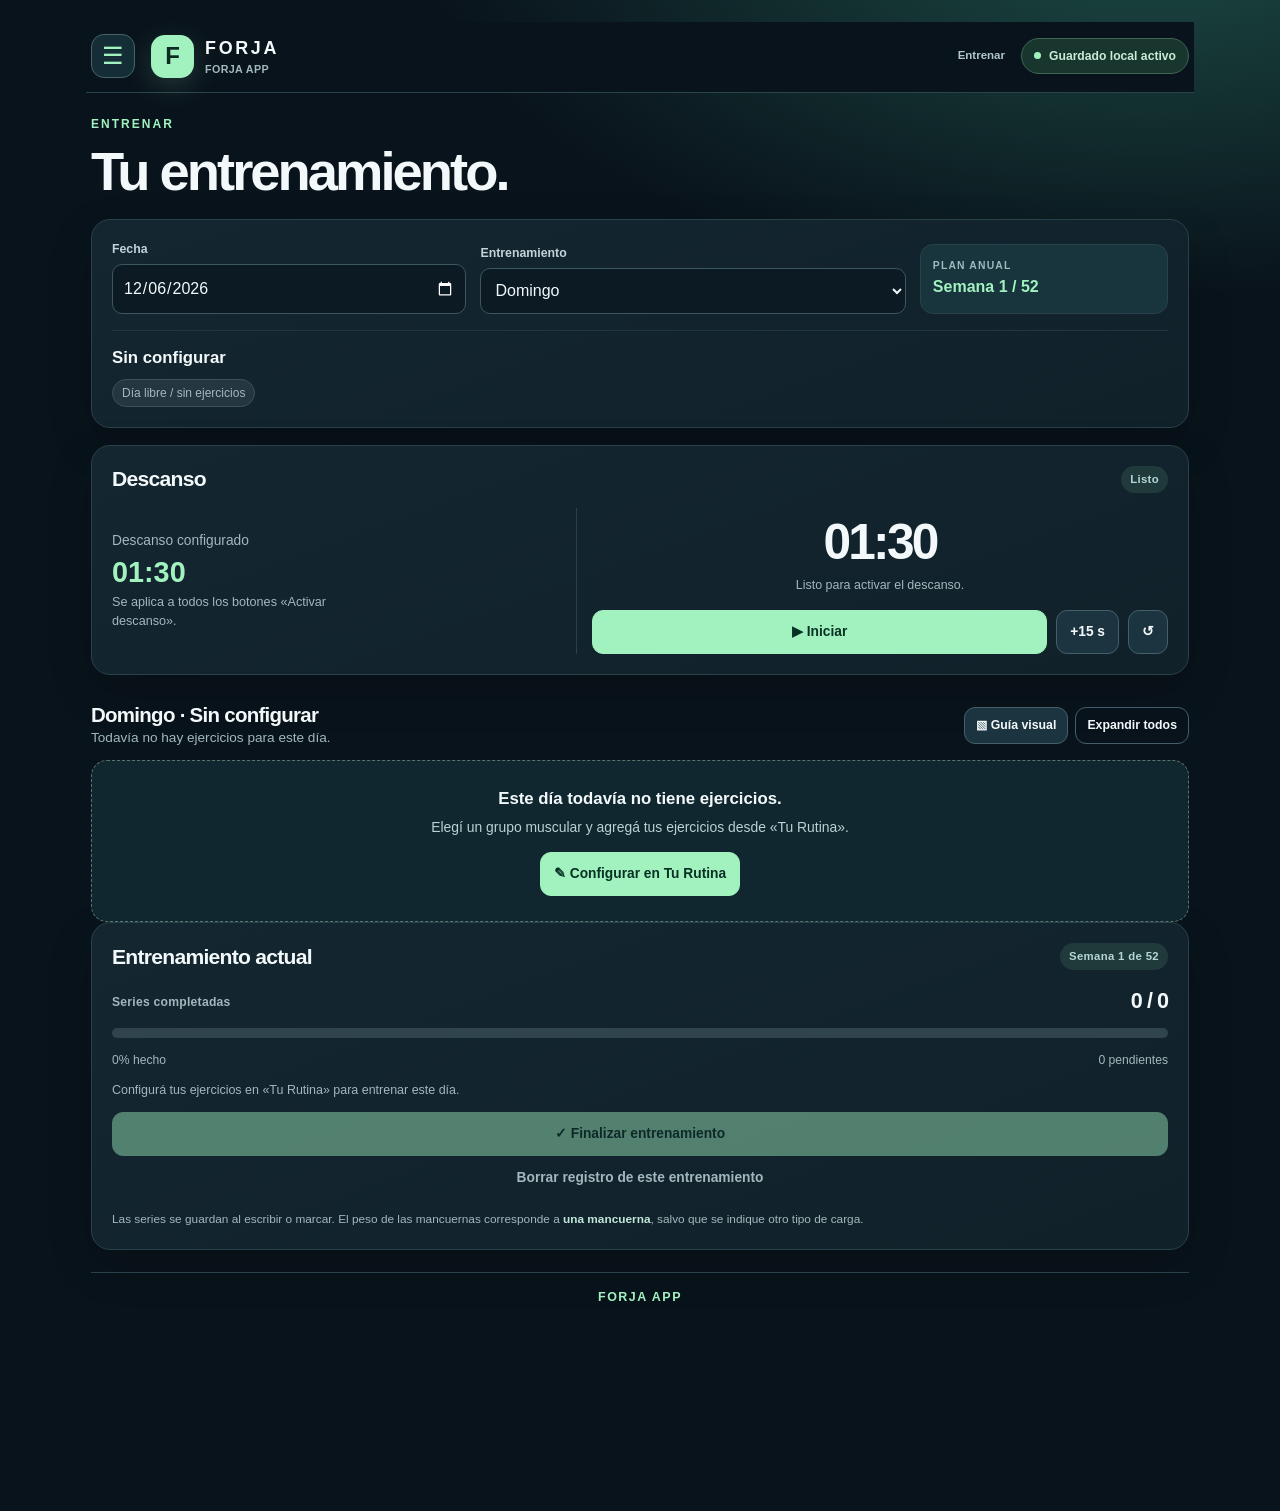
==== index.html @ 94fb6841 "V1" ====
<!doctype html>
<html lang="es-AR">
<head>
<meta charset="utf-8">
<meta name="viewport" content="width=device-width,initial-scale=1,viewport-fit=cover">
<meta name="theme-color" content="#09131b">
<meta name="color-scheme" content="dark">
<meta name="format-detection" content="telephone=no">
<meta name="apple-mobile-web-app-capable" content="yes">
<meta name="mobile-web-app-capable" content="yes">
<meta name="apple-mobile-web-app-status-bar-style" content="black-translucent">
<meta name="apple-mobile-web-app-title" content="FORJA">
<meta name="application-name" content="FORJA">
<link rel="manifest" href="manifest.webmanifest">
<link rel="apple-touch-icon" href="apple-touch-icon.png">
<link rel="icon" type="image/png" sizes="32x32" href="favicon-32.png">
<link rel="icon" type="image/png" sizes="192x192" href="icon-192.png">
<meta name="description" content="FORJA APP: creá Tu Rutina y entrená con un registro claro de ejercicios, descansos, calendario y peso.">
<title>FORJA APP · Tu Rutina y Entrenar</title>
<style>
:root{color-scheme:dark;--bg:#09131b;--bg2:#0d1c26;--card:#12222c;--card-hi:#192d37;--line:#29414a;--softline:#21363f;--txt:#f3f9fa;--muted:#a1b8bd;--mint:#a2f2c0;--mint-dark:#123c31;--amber:#f7c782;--red:#ff9e9a;--blue:#9ac5f4;--radius:19px;--shadow:0 16px 45px #00000028}
*{box-sizing:border-box}html{scroll-behavior:smooth}body{margin:0;min-height:100vh;background:radial-gradient(ellipse 65% 28% at 90% -5%,#1c4a43 0%,transparent 88%),var(--bg);color:var(--txt);font-family:Inter,ui-sans-serif,-apple-system,BlinkMacSystemFont,"Segoe UI",Roboto,Arial,sans-serif;font-size:15px;line-height:1.5;font-variant-numeric:tabular-nums;-webkit-tap-highlight-color:transparent}
button,input,select{font:inherit}button{cursor:pointer}button:disabled{opacity:.45;cursor:not-allowed}button:focus-visible,input:focus-visible,select:focus-visible,summary:focus-visible{outline:3px solid var(--mint);outline-offset:3px}input,select{color:var(--txt)}input[type=checkbox]{accent-color:var(--mint)}[hidden]{display:none!important}a{color:var(--mint)}.app{max-width:1150px;margin:0 auto;padding:22px 26px 100px}.masthead{display:flex;justify-content:space-between;align-items:center;gap:16px;margin-bottom:28px}.identity{display:flex;gap:11px;align-items:center}.brand-icon{width:43px;height:43px;display:grid;place-items:center;border-radius:14px;background:var(--mint);color:#0a2b20;font-size:24px;font-weight:900;box-shadow:0 8px 28px #a2f2c02c}.brand-name{font-size:1.12rem;font-weight:900;letter-spacing:.15em}.brand-sub{display:block;color:var(--muted);font-size:.72rem;letter-spacing:.09em;text-transform:uppercase;font-weight:700}.save-pill{display:flex;align-items:center;gap:8px;border:1px solid #416655;border-radius:30px;background:#18362e;color:#caebd6;padding:8px 12px;font-size:.76rem;font-weight:700;white-space:nowrap}.save-dot{width:7px;height:7px;border-radius:50%;background:var(--mint)}.save-pill.warning{background:#422923;border-color:#87584d;color:#ffd4bd}.save-pill.warning .save-dot{background:var(--amber)}.app-nav{display:flex;gap:8px;padding:6px;border:1px solid var(--line);border-radius:16px;background:#0d1d26;margin-bottom:24px;width:max-content;max-width:100%}.nav-btn{border:0;background:transparent;color:var(--muted);font-size:.9rem;font-weight:750;padding:10px 18px;border-radius:11px;min-height:44px;transition:background .18s,color .18s}.nav-btn[aria-pressed=true]{background:var(--mint);color:#092b20;box-shadow:0 6px 20px #a2f2c01b}.nav-btn:hover:not([aria-pressed=true]){background:#1c323c;color:var(--txt)}.nav-icon{display:inline-block;margin-right:6px;font-size:1rem}.view{animation:appear .15s ease}@keyframes appear{from{opacity:.75;transform:translateY(2px)}to{opacity:1;transform:none}}
.eyebrow{font-size:.75rem;text-transform:uppercase;letter-spacing:.17em;font-weight:900;color:var(--mint)}h1{font-size:clamp(2.1rem,5vw,3.4rem);line-height:1.07;letter-spacing:-.055em;margin:10px 0 12px}h2{font-size:1.32rem;letter-spacing:-.035em;line-height:1.25;margin:0}h3{font-size:1.07rem;line-height:1.3;letter-spacing:-.02em;margin:0}p{margin:8px 0;color:var(--muted)}small{font-size:.79rem}.intro{display:flex;justify-content:space-between;gap:20px;align-items:flex-end;margin:10px 0 23px}.intro p{max-width:650px}.mini-label{color:var(--muted);font-weight:750;font-size:.76rem;letter-spacing:.02em}.intro-stamp{border:1px solid #48695d;border-radius:13px;padding:11px 15px;text-align:center;min-width:112px;color:var(--mint);background:#18332e}.intro-stamp strong{font-size:1.8rem;display:block;line-height:1.1}.intro-stamp span{font-size:.7rem;font-weight:750;text-transform:uppercase;letter-spacing:.07em}
.panel{border:1px solid var(--line);background:linear-gradient(160deg,#142630,#10212a);border-radius:var(--radius);padding:20px;box-shadow:var(--shadow)}.panel+.panel{margin-top:16px}.panel-heading{display:flex;align-items:center;justify-content:space-between;gap:12px;margin-bottom:15px}.subtext{font-size:.85rem;color:var(--muted)}.section-heading{display:flex;justify-content:space-between;align-items:center;gap:12px;margin:26px 0 12px}.section-heading p{margin:4px 0 0;font-size:.85rem}.muted{color:var(--muted)}.accent{color:var(--mint)}.amber{color:var(--amber)}
.workout-grid{display:grid;grid-template-columns:minmax(0,1fr) 315px;grid-template-areas:"setup side" "exercises side";align-items:start;column-gap:20px;row-gap:4px}.setup{grid-area:setup}.exercise-main{grid-area:exercises;min-width:0}.workout-aside{grid-area:side;position:sticky;top:16px}.control-grid{display:grid;grid-template-columns:1fr 1fr;gap:12px}.field{display:flex;flex-direction:column;gap:5px;min-width:0}.field label,.field-label{font-weight:750;font-size:.77rem;color:#c2d4d9}.field input,.field select,.measure-form input,.measure-form select{background:#0b1a23;border:1px solid #3c5760;color:var(--txt);border-radius:10px;padding:11px 10px;min-height:46px;width:100%;outline-offset:2px;font-size:16px}.field input:disabled{opacity:.55}.day-tabs{display:grid;grid-template-columns:repeat(3,minmax(0,1fr));gap:9px;margin-top:16px}.day-btn{display:flex;flex-direction:column;align-items:flex-start;gap:1px;text-align:left;padding:11px 12px;border-radius:12px;border:1px solid #39515b;background:#172b35;color:var(--txt);min-height:62px;min-width:0}.day-btn strong{font-size:.96rem}.day-btn span{color:var(--muted);font-size:.72rem;line-height:1.22;overflow-wrap:anywhere}.day-btn[aria-pressed=true]{border-color:var(--mint);background:#183d33;box-shadow:inset 0 0 0 1px #a2f2c04a}.day-btn[aria-pressed=true] span{color:#ccf8dc}.phase-strip{margin-top:15px;padding:13px 14px;border-radius:12px;background:#203832;border:1px solid #426657;display:flex;gap:12px;align-items:flex-start}.phase-strip strong{color:#d8ffe5;display:block}.phase-strip p{font-size:.82rem;margin:3px 0 0;color:#bdd5c9}.phase-icon{background:#a2f2c029;color:var(--mint);width:27px;height:27px;border-radius:8px;display:grid;place-items:center;flex:none;font-weight:850}
.timer-head{display:flex;align-items:center;justify-content:space-between;gap:8px}.pill{display:inline-flex;align-items:center;gap:5px;border-radius:40px;background:#203a3c;color:#b5d6d3;padding:5px 9px;font-size:.71rem;font-weight:800;letter-spacing:.03em}.clock{font-size:3.55rem;line-height:1.18;letter-spacing:-.055em;font-weight:900;text-align:center;padding:12px 0 5px;font-variant-numeric:tabular-nums}.timer-msg{color:var(--muted);font-size:.78rem;text-align:center;min-height:24px}.preset-row{display:grid;grid-template-columns:repeat(4,1fr);gap:6px;margin:12px 0}.preset{padding:9px 0;border:1px solid #405a61;border-radius:8px;background:#1a313a;color:#dbe8e9;font-size:.83rem;font-weight:750;min-height:40px}.preset[aria-pressed=true]{color:#0b3024;background:var(--mint);border-color:var(--mint)}.action-row{display:flex;gap:9px;margin-top:10px}.btn{min-height:44px;border:1px solid #43606a;border-radius:11px;background:#1c343f;color:var(--txt);font-size:.86rem;font-weight:800;padding:10px 13px;display:inline-flex;justify-content:center;align-items:center;gap:6px;text-align:center;transition:filter .15s}.btn:hover:not(:disabled){filter:brightness(1.12)}.btn:active:not(:disabled){transform:translateY(1px)}.btn.primary{background:var(--mint);color:#083124;border-color:var(--mint)}.btn.ghost{background:transparent}.btn.danger{border-color:#815151;color:#ffbfbb;background:#3c292e}.btn.wide{flex:1}.btn.sm{min-height:37px;padding:8px 11px;font-size:.77rem}.btn.flex{width:100%}.btn.linklike{padding:7px 3px;border:0;background:transparent;color:var(--muted)}
.progress-head{display:flex;justify-content:space-between;align-items:center;gap:6px;margin-bottom:8px}.progress-head strong{font-size:1.35rem;letter-spacing:-.045em}.progress-track{height:10px;background:#30444d;border-radius:30px;overflow:hidden;margin:10px 0 13px}.progress-track .fill{width:0;height:100%;background:linear-gradient(90deg,#75d4ad,var(--mint));border-radius:30px;transition:width .2s}.progress-meta{display:flex;justify-content:space-between;color:var(--muted);font-size:.76rem}.session-state{font-size:.78rem;color:var(--muted);margin:12px 0}.session-state.finished{color:var(--mint);font-weight:750}.save-help{font-size:.74rem;color:var(--muted);margin:11px 0 0}.save-help strong{color:#c2e7da}
.exercise-list{display:flex;flex-direction:column;gap:12px}.exercise-card{border:1px solid var(--line);border-radius:16px;background:var(--card);overflow:hidden;min-width:0}.exercise-card:has(.set-check:checked){border-color:#436a59}.exercise-card[open]{background:#142832}.exercise-card>summary{list-style:none;cursor:pointer;display:flex;align-items:center;gap:11px;padding:16px}.exercise-card>summary::-webkit-details-marker{display:none}.exercise-num{display:grid;place-items:center;width:34px;height:34px;min-width:34px;background:#27414a;color:#c5dedb;font-size:.8rem;font-weight:850;border-radius:10px}.exercise-title{flex:1;min-width:0}.exercise-title strong{display:block;font-size:.96rem;font-weight:850;line-height:1.28}.exercise-title span{color:var(--muted);font-size:.75rem;display:block;margin-top:4px}.exercise-count{font-size:.73rem;white-space:nowrap;color:var(--mint);font-weight:800}.chevron{width:13px;height:13px;flex:none;border-right:2px solid #94aeb1;border-bottom:2px solid #94aeb1;transform:rotate(45deg);margin:0 5px 5px;transition:transform .15s}.exercise-card[open] .chevron{transform:rotate(225deg);margin:5px 5px 0}.exercise-body{border-top:1px solid var(--softline);padding:14px 16px 17px}.cue{font-size:.81rem;color:#b9d0d2;margin:0 0 9px}.set-header,.set-row{display:grid;grid-template-columns:31px minmax(0,1fr) minmax(0,1fr) 48px;gap:8px;align-items:center}.set-header{margin:10px 0 7px;color:var(--muted);font-size:.68rem;font-weight:800;letter-spacing:.025em}.set-header span:last-child{text-align:center}.set-row{padding:5px 0;border-top:1px solid #213842}.set-row.completed{background:linear-gradient(90deg,#a2f2c00c,transparent)}.set-number{height:28px;width:28px;border-radius:50%;background:#243b43;display:grid;place-items:center;font-size:.78rem;font-weight:800;color:#b8ccd0}.set-row.completed .set-number{background:#28533f;color:var(--mint)}.set-row input[type=number]{width:100%;min-width:0;border:1px solid #415962;border-radius:9px;background:#0d1d27;color:var(--txt);font-size:16px;padding:10px 8px;min-height:44px}.set-row input[type=number]:disabled{opacity:.5}.set-row input[type=number]::placeholder{color:#67848b}.set-row input[type=number]:focus{border-color:var(--mint)}.check-wrap{display:grid;place-items:center;cursor:pointer;height:44px;width:44px}.set-check{height:25px;width:25px;cursor:pointer}.set-check:disabled{cursor:not-allowed}.exercise-actions{display:flex;flex-wrap:wrap;gap:8px;align-items:center;margin-top:11px}.exercise-actions .last-mark{font-size:.73rem;color:#a8c6c9;flex:1;min-width:130px}.emptyweight{text-align:center;color:#63838a}.locked-msg{border-left:3px solid var(--mint);padding-left:10px;color:#bddbcc;font-size:.78rem;margin:8px 0}.notice{background:#2d3128;border:1px solid #7e7452;color:#f9ddb6;padding:13px 15px;border-radius:13px;font-size:.82rem;margin:10px 0}.notice p{margin:0;color:inherit}.footnote{color:#859fa4;font-size:.78rem;margin:25px 0 0}
.page-head{margin:7px 0 25px}.page-head h1{margin-bottom:7px}.empty-state{padding:34px 22px;text-align:center;border:1px dashed #42606a;border-radius:15px;color:var(--muted)}.empty-state strong{display:block;color:var(--txt);font-size:1.1rem;margin-bottom:4px}.history-list{display:flex;flex-direction:column;gap:10px}.history-card{padding:16px 18px;border-radius:16px;background:var(--card);border:1px solid var(--line)}.history-top{display:flex;justify-content:space-between;align-items:flex-start;gap:12px}.history-card h3{margin:6px 0 5px}.history-tags{display:flex;gap:6px;flex-wrap:wrap}.tag{display:inline-flex;border-radius:20px;background:#29404a;color:#c9dadd;padding:4px 8px;font-size:.72rem;font-weight:800}.tag.good{background:#244a3d;color:#a2f2c0}.tag.warm{background:#4c3d2b;color:#fbd4a2}.history-actions{display:flex;gap:8px;flex-wrap:wrap;margin-top:10px}.history-progress{margin:12px 0 0}.history-progress .progress-track{height:6px;margin:6px 0 0}.history-filters{display:flex;justify-content:space-between;align-items:center;gap:10px;flex-wrap:wrap;margin-bottom:13px}.history-filters select{min-height:43px;color:var(--txt);background:#142630;border:1px solid #3e5861;border-radius:11px;padding:9px 11px}
.stat-grid{display:grid;grid-template-columns:repeat(3,1fr);gap:12px;margin-bottom:20px}.stat-card{padding:18px;border-radius:16px;background:#162a33;border:1px solid var(--line)}.stat-card strong{display:block;font-weight:900;letter-spacing:-.055em;font-size:2rem;line-height:1.2;margin:5px 0}.stat-card span{color:var(--muted);font-size:.79rem}.week-board{display:grid;grid-template-columns:repeat(4,1fr);gap:9px;margin-top:15px}.week-tile{padding:13px 12px;border-radius:12px;border:1px solid var(--line);background:#172e36}.week-tile strong{display:block;font-size:.86rem;margin-bottom:8px}.week-dots{display:flex;gap:8px}.week-dot{border-radius:7px;height:17px;flex:1;background:#344950;border:1px solid #415a62}.week-dot.done{background:var(--mint);border-color:var(--mint)}.week-tile small{color:var(--muted);display:block;margin-top:7px}.chart-panel{margin-top:20px}.chart-select{min-width:230px;max-width:100%;background:#0c1c25;border:1px solid #47616a;border-radius:10px;padding:10px;color:var(--txt);font-size:15px}.chart-container{margin:12px 0 0;min-height:220px;border-radius:12px;background:#0c1c24;padding:7px}.chart-container svg{display:block;width:100%;height:auto;min-height:200px}.chart-empty{display:grid;place-items:center;height:210px;color:var(--muted);font-size:.9rem;text-align:center;padding:12px}.measure-form{display:grid;grid-template-columns:1fr 1fr 1fr auto;gap:10px;align-items:end}.measure-form .btn{min-height:46px}.measurement-list{margin-top:16px;display:flex;flex-direction:column;gap:8px}.measure-row{display:flex;align-items:center;justify-content:space-between;gap:10px;flex-wrap:wrap;border:1px solid var(--softline);padding:10px 12px;border-radius:10px}.measure-row .values{font-size:.83rem;color:var(--muted)}
.settings-grid{display:grid;grid-template-columns:1fr 1fr;gap:18px}.settings-grid .panel{margin:0}.mini-result{background:#173b32;border-radius:12px;padding:13px;margin-top:14px}.mini-result strong{color:var(--mint);font-size:1.5rem;letter-spacing:-.02em}.mini-result span{display:block;font-size:.74rem;color:#b6d4c4}.instructions{margin:8px 0;padding-left:19px;color:var(--muted);font-size:.86rem}.instructions li{margin:8px 0}.backup-btns{display:flex;gap:9px;flex-wrap:wrap}.backup-input{position:absolute;width:1px;height:1px;opacity:0;pointer-events:none}.feature-foot{padding:15px 18px;margin-top:22px;border-top:1px solid #29424b;color:#9bb2b7;font-size:.78rem}
.toast{position:fixed;bottom:26px;left:50%;transform:translateX(-50%) translateY(20px);opacity:0;pointer-events:none;background:#d3fbe2;color:#123328;padding:12px 18px;border-radius:12px;font-size:.85rem;font-weight:850;max-width:min(92vw,460px);box-shadow:0 12px 42px #0006;z-index:40;transition:transform .22s,opacity .22s;text-align:center}.toast.show{opacity:1;transform:translateX(-50%) translateY(0)}.toast.error{background:#ffe0d6;color:#612e28}.floating-timer{position:fixed;right:15px;bottom:100px;z-index:30;border:1px solid #b4ffce;background:var(--mint);color:#153525;border-radius:40px;padding:9px 13px;font-weight:900;box-shadow:0 10px 25px #0007}.bottom-noscript{background:#5a342f;color:white;padding:16px;border-radius:12px;margin:15px 0}
@media(min-width:900px){.view{min-height:55vh}}
@media(max-width:900px){.app{padding:18px 18px 105px}.workout-grid{grid-template-columns:minmax(0,1fr) 285px;gap:14px}}
@media(max-width:730px){.app{padding:15px 13px calc(107px + env(safe-area-inset-bottom))}.masthead{margin-bottom:15px}.brand-icon{height:37px;width:37px;font-size:20px}.intro{align-items:flex-start;margin:18px 0}.intro-stamp{display:none}.intro h1{font-size:2.45rem}.app-nav{position:fixed;bottom:0;left:0;right:0;width:100%;max-width:none;z-index:25;margin:0;border-radius:16px 16px 0 0;border-left:0;border-right:0;border-bottom:0;background:#10232deF;backdrop-filter:blur(15px);-webkit-backdrop-filter:blur(15px);display:grid;grid-template-columns:repeat(4,1fr);padding:8px max(8px,env(safe-area-inset-right)) calc(7px + env(safe-area-inset-bottom)) max(8px,env(safe-area-inset-left))}.nav-btn{font-size:.69rem;padding:7px 4px;display:flex;flex-direction:column;gap:1px;align-items:center;justify-content:center;min-height:50px;line-height:1.15}.nav-icon{font-size:1.15rem;margin:0}.workout-grid{display:grid;grid-template-columns:minmax(0,1fr);grid-template-areas:"setup" "side" "exercises";gap:12px}.workout-aside{position:static;display:grid;grid-template-columns:1fr 1fr;gap:12px}.workout-aside .panel{margin:0}.clock{font-size:2.9rem}.panel{padding:16px}.section-heading{margin-top:12px}.stat-grid{gap:8px}.stat-card{padding:13px}.stat-card strong{font-size:1.6rem}.week-board{grid-template-columns:repeat(2,1fr)}.measure-form{grid-template-columns:repeat(2,1fr)}.measure-form .btn{grid-column:1/-1}.settings-grid{grid-template-columns:1fr}.toast{bottom:calc(86px + env(safe-area-inset-bottom))}}
@media(max-width:510px){.save-pill{font-size:.68rem;padding:7px 8px}.workout-aside{grid-template-columns:1fr}.clock{font-size:3.3rem}.control-grid{gap:8px}.day-tabs{gap:6px}.day-btn{padding:10px 7px}.day-btn strong{font-size:.83rem}.day-btn span{font-size:.66rem}.set-header,.set-row{grid-template-columns:26px minmax(0,1fr) minmax(0,1fr) 37px;gap:6px}.set-row input[type=number]{padding:9px 6px}.check-wrap{width:37px}.exercise-card>summary{padding:13px 12px;gap:8px}.exercise-body{padding:13px 12px 15px}.exercise-count{font-size:.69rem}.exercise-num{min-width:30px;width:30px;height:30px}.exercise-title strong{font-size:.9rem}.intro h1{font-size:2.1rem}.intro p{font-size:.9rem}.brand-name{font-size:1rem}}
@media(max-width:360px){.masthead{gap:8px;align-items:flex-start}.identity{gap:7px;min-width:0}.brand-icon{width:33px;min-width:33px;height:33px}.brand-name{font-size:.88rem}.brand-sub{font-size:.6rem}.save-pill{white-space:normal;max-width:125px;overflow-wrap:anywhere;line-height:1.2;padding:6px 7px}.save-dot{flex:none}}
@media(prefers-reduced-motion:reduce){html{scroll-behavior:auto}*,*::before,*::after{animation-duration:.01ms!important;transition-duration:.01ms!important}}

/* FORJA 3: navegación segura frente a cintas de hosting, galería y calendario */
.app{padding-bottom:190px}
.masthead{position:sticky;top:0;z-index:71;margin:0 -5px 22px;padding:12px 5px 14px;background:linear-gradient(180deg,#09131b 85%,#09131bf4);border-bottom:1px solid #29444a;min-height:64px}
.identity{flex:1;min-width:0}.brand-sub{letter-spacing:.035em}
.menu-toggle{width:44px;height:44px;flex:none;border:1px solid #45646b;background:#142d36;color:var(--mint);border-radius:13px;display:grid;place-items:center;font-size:24px;line-height:1}
.menu-toggle[aria-expanded="true"]{background:var(--mint);color:#073226}
.view-chip{color:#aec8cc;font-weight:750;font-size:.72rem;max-width:105px;white-space:nowrap;overflow:hidden;text-overflow:ellipsis}
.app-nav{display:none!important}
.menu-layer{position:fixed;inset:0;z-index:69}
.menu-dismiss{position:absolute;inset:0;background:#0009;border:0;border-radius:0;width:100%;cursor:default}
.menu-panel{position:absolute;left:max(14px,calc((100vw - 1150px)/2));top:75px;width:min(333px,calc(100vw - 28px));background:#152a33;border:1px solid #537169;border-radius:18px;box-shadow:0 25px 70px #000b;padding:13px;max-height:calc(100dvh - 100px);overflow-y:auto}
.menu-kicker{padding:8px 9px 13px;color:var(--mint);font-size:.7rem;font-weight:900;letter-spacing:.15em;text-transform:uppercase}
.menu-item{display:flex;align-items:center;text-align:left;gap:12px;min-height:52px;width:100%;background:transparent;border:0;border-radius:11px;padding:9px 13px;color:#e8f4f2;font-weight:760;font-size:.93rem}
.menu-item .menu-symbol{width:28px;text-align:center;font-size:1.16rem;color:#b2d5ce}
.menu-item[aria-pressed="true"]{background:var(--mint);color:#073324}
.menu-item[aria-pressed="true"] .menu-symbol{color:#073324}
.menu-item:hover:not([aria-pressed="true"]){background:#2d4148}
.menu-caption{margin:10px 7px 4px;color:#98b5b9;font-size:.73rem}
.toast{bottom:auto;top:82px;z-index:75;transform:translateX(-50%) translateY(-10px)}
.toast.show{transform:translateX(-50%) translateY(0)}
.floating-timer{bottom:auto;top:78px;right:max(14px,calc((100vw - 1150px)/2));z-index:65}
.section-actions{display:flex;align-items:center;gap:7px;flex-wrap:wrap;justify-content:flex-end}
.guide-tabs{display:grid;grid-template-columns:repeat(3,minmax(0,1fr));gap:10px;margin:16px 0 19px}
.guide-tab{border:1px solid #3c5963;background:#18303a;color:var(--txt);border-radius:14px;padding:12px;min-height:64px;display:flex;flex-direction:column;align-items:flex-start;justify-content:center;font-weight:800}
.guide-tab small{font-weight:500;color:#9db7ba;font-size:.73rem;line-height:1.1}
.guide-tab[aria-pressed="true"]{border-color:var(--mint);background:#1b4738;color:#dffff0}
.guide-tab[aria-pressed="true"] small{color:#c5eede}
.guide-grid{display:grid;grid-template-columns:repeat(2,minmax(0,1fr));gap:15px}
.guide-card{background:linear-gradient(155deg,#172d36,#11232b);border:1px solid var(--line);border-radius:16px;padding:15px;min-width:0}
.guide-head{display:flex;align-items:flex-start;gap:10px;margin-bottom:12px}
.guide-index{display:grid;place-items:center;flex:none;border-radius:10px;background:#2b4950;color:var(--mint);font-size:.82rem;font-weight:900;width:34px;height:34px}
.guide-head h3{font-size:1rem;margin:0 0 4px}
.guide-head p{font-size:.77rem;margin:0}
.guide-photo-pair{display:grid;grid-template-columns:repeat(2,minmax(0,1fr));gap:8px}
.visual-frame{position:relative;aspect-ratio:4/3;border-radius:12px;overflow:hidden;background:radial-gradient(circle at 53% 40%,#27515a,#0c222c 85%);border:1px solid #36545b}
.visual-frame .fallback-art{position:absolute;inset:0;display:grid;place-items:center}
.fallback-art svg{width:100%;height:100%;display:block}
.visual-frame img.visual-photo{display:block;position:absolute;inset:0;width:100%;height:100%;object-fit:cover;opacity:0;transition:opacity .2s}
.visual-frame.loaded img.visual-photo{opacity:1}
.photo-label{position:absolute;left:6px;bottom:6px;background:#07191edb;border:1px solid #5c817d;color:#e8f9ec;border-radius:8px;font-size:.65rem;font-weight:900;padding:3px 7px}
.guide-cue{font-size:.83rem;color:#d1e3e4;margin:12px 0 9px}
.guide-note{font-size:.75rem;color:#abcbce;margin:7px 0 10px}
.guide-meta{display:flex;flex-wrap:wrap;gap:6px;margin-bottom:9px}
.guide-meta span{font-size:.7rem;background:#253f44;border-radius:8px;padding:4px 8px;color:#bfe4d4}
.guide-credit{font-size:.76rem;color:#b2c5c7;margin:20px 0 0}
.guide-shortcut{font-size:.73rem;text-align:center;color:var(--muted);margin:6px 0 14px}
.exercise-guide-btn{border:1px solid #456c5f;background:#1b4136;color:var(--mint);border-radius:9px;padding:8px 10px;font-size:.76rem;font-weight:800}
/* calendario mensual y seguimiento de peso */
.calendar-stats{display:grid;grid-template-columns:repeat(3,minmax(0,1fr));gap:10px;margin-bottom:16px}
.cal-stat{border:1px solid #345761;background:#182f38;border-radius:13px;padding:13px;min-width:0}
.cal-stat strong{display:block;font-size:1.85rem;line-height:1.05;letter-spacing:-.05em;color:var(--mint)}
.cal-stat span{font-size:.72rem;color:#acc5c9}
.cal-toolbar{display:flex;align-items:center;justify-content:space-between;gap:10px;margin-bottom:16px}
.cal-toolbar strong{font-size:1.25rem;line-height:1.2;letter-spacing:-.025em;text-transform:capitalize}
.cal-month-actions{display:flex;gap:6px;align-items:center}
.cal-month-actions .btn{min-width:40px;min-height:41px}
.cal-grid{display:grid;grid-template-columns:repeat(7,minmax(0,1fr));gap:7px;margin-top:12px}
.cal-weekday{font-size:.72rem;text-align:center;color:#93b5b9;padding:6px 0 8px;font-weight:800}
.cal-blank{min-height:65px}
.cal-date{min-height:65px;display:flex;flex-direction:column;align-items:center;justify-content:flex-start;gap:5px;padding:7px 2px;border:1px solid #334a55;border-radius:10px;background:#132630;color:#d8ebea;min-width:0;font-size:.86rem;font-weight:800}
.cal-date.has-finished{border-color:#4f9777;background:#215340;color:#d6ffde}
.cal-date.has-manual:not(.has-finished){border-color:#5b8e85;background:#1d4947;color:#e4ffff}
.cal-date.has-open:not(.has-finished):not(.has-manual){border-color:#917348;background:#3a322a}
.cal-date.is-today{box-shadow:inset 0 0 0 1.5px #a5c8fc}
.cal-date[aria-pressed="true"]{outline:2.5px solid var(--mint);outline-offset:1px}
.cal-markers{display:flex;gap:3px;justify-content:center;margin-top:0}
.cal-dot{width:6px;height:6px;border-radius:50%;background:#97a4aa}
.cal-dot.finished{background:#b6ffd4}.cal-dot.open{background:#f6c981}.cal-dot.measure{background:#91bfff}.cal-dot.manual{background:#d7e8f0}
.cal-legend{display:flex;flex-wrap:wrap;gap:9px 15px;margin-top:15px;font-size:.75rem;color:#bbd2d3}
.cal-legend span{display:inline-flex;align-items:center;gap:6px}
.cal-day-detail{border-top:1px solid #34505a;margin-top:17px;padding-top:15px}
.cal-detail-header{display:flex;align-items:center;justify-content:space-between;gap:11px;flex-wrap:wrap;margin-bottom:12px}
.cal-detail-header strong{font-size:1rem}
.cal-session-list{display:flex;flex-wrap:wrap;gap:7px;margin:9px 0}
.cal-session-link{background:#244239;border:1px solid #54766d;color:#e1f5e6;border-radius:9px;padding:8px 10px;font-weight:750;font-size:.8rem}
.cal-detail-footnote{font-size:.76rem;color:#91b4b6;margin-top:11px}
.weight-summary{display:grid;grid-template-columns:repeat(3,minmax(0,1fr));gap:8px;margin-bottom:12px}
.weight-tile{padding:12px;border:1px solid #35515c;background:#132832;border-radius:12px}
.weight-tile strong{display:block;font-size:1.3rem;letter-spacing:-.035em}
.weight-tile span{font-size:.72rem;color:#a5c1c5}
.weight-chart{background:#0b1d27;border:1px solid #27424b;border-radius:13px;padding:8px;min-height:200px;margin:9px 0 17px}
.weight-chart svg{display:block;width:100%;height:auto;min-height:185px}
.weight-empty{min-height:190px;display:grid;place-items:center;text-align:center;color:var(--muted);padding:15px;font-size:.85rem}
.measure-hint{font-size:.76rem;color:#a7bdc0;margin:11px 0}
@media(max-width:730px){.app{padding:0 13px 195px}.masthead{margin:0 -13px 15px;padding:12px 13px;min-height:64px}.menu-panel{top:71px;left:12px}.brand-sub{font-size:.62rem}.save-pill{font-size:.66rem;padding:6px 8px}.intro{margin:10px 0 16px}.guide-grid{grid-template-columns:1fr}.guide-tab{font-size:.85rem;padding:8px}.guide-tab small{font-size:.67rem}.floating-timer{top:72px;right:11px}.cal-blank,.cal-date{min-height:57px}.cal-grid{gap:5px}}
@media(max-width:430px){.identity{gap:8px}.brand-icon{width:32px;height:32px;border-radius:10px;font-size:17px}.brand-name{font-size:.91rem}.brand-sub{font-size:.55rem}.save-pill{max-width:106px;line-height:1.1;white-space:normal;overflow-wrap:anywhere}.menu-toggle{width:43px;height:43px}.view-chip{display:none}.guide-photo-pair{gap:7px}.cal-grid{gap:4px}.cal-weekday{font-size:.65rem}.cal-date{min-height:54px;font-size:.82rem;padding-top:5px}.cal-dot{width:5px;height:5px}.calendar-stats{gap:6px}.cal-stat{padding:11px 8px}.cal-stat strong{font-size:1.5rem}.cal-stat span{font-size:.66rem}.cal-toolbar strong{font-size:1.04rem}.weight-tile{padding:10px 8px}.weight-tile strong{font-size:1.05rem}.section-actions .btn{font-size:.72rem;padding:7px 8px}}
@media(max-width:345px){.save-pill{display:none}.guide-tabs{gap:5px}.guide-tab{font-size:.74rem}.menu-panel{width:calc(100vw - 22px);left:11px}}


/* FORJA APP v4 · planificador anual personalizable */
.app {padding-bottom:190px}
.brand-sub {font-size:.67rem}
.menu-item{flex-direction:row;justify-content:flex-start;gap:12px;text-align:left}.menu-item .menu-symbol{flex:none}.menu-caption{line-height:1.5}
.workout-layout {display:flex;flex-direction:column;gap:18px}
.workout-layout > .panel {margin-top:0}
.workout-layout > .exercise-main {width:100%;min-width:0}
.day-list {display:flex;flex-direction:column;gap:9px;margin:15px 0}
.day-entry {display:flex;align-items:stretch;border-radius:13px;border:1px solid #3b5660;background:#142a34;min-width:0;overflow:hidden}
.day-entry.active {border-color:var(--mint);background:#163d33;box-shadow:inset 0 0 0 1px #a2f2c024}
.day-pick {display:flex;align-items:center;gap:12px;padding:12px;flex:1;min-width:0;text-align:left;border:0;background:transparent;color:var(--txt);min-height:64px}
.day-pick:focus-visible,.day-customize:focus-visible {outline-offset:-3px}
.day-index {display:grid;place-items:center;width:40px;min-width:40px;height:40px;border-radius:10px;background:#284551;color:#e5f9ee;font-weight:850;font-size:.81rem}
.day-entry.active .day-index {background:var(--mint);color:#0a3428}
.day-labels {display:flex;flex-direction:column;gap:2px;min-width:0}
.day-labels strong {font-size:.94rem;line-height:1.2}
.day-labels small {color:#b3cbd0;font-size:.74rem;overflow-wrap:anywhere;line-height:1.3}
.day-customize {align-self:stretch;min-width:83px;padding:9px 10px;border:0;border-left:1px solid #38545c;color:var(--mint);background:#1a353c;font-weight:800;font-size:.79rem}
.day-entry.active .day-customize {background:#235346}
.day-editor {background:#0e242d;border:1px solid #446259;border-radius:14px;padding:15px;scroll-margin-top:85px}
.day-editor > .panel-heading {margin-bottom:8px}
.day-editor[hidden] {display:none}
.day-editor-hint {font-size:.79rem;margin:4px 0 12px}
.focus-checks {display:grid;grid-template-columns:repeat(3,minmax(0,1fr));gap:8px;margin:9px 0}
.focus-check {display:flex;gap:7px;align-items:center;padding:9px 10px;background:#19353e;border:1px solid #355862;border-radius:10px;font-size:.81rem;line-height:1.25;cursor:pointer;min-height:42px}
.focus-check:has(input:checked){background:#1c473c;border-color:#75b692}
.focus-check input {width:17px;height:17px;margin:0;flex:none}
.rest-panel {scroll-margin-top:95px}
.rest-columns {display:grid;grid-template-columns:minmax(0,1fr) minmax(0,1fr);gap:20px;align-items:center}
.rest-setup {display:grid;gap:10px}
.rest-inputs {display:flex;align-items:end;gap:9px}
.rest-inputs .field{max-width:120px}
.rest-inputs .sep{color:var(--muted);font-size:1.8rem;line-height:2.05}
.rest-presets {display:flex;flex-wrap:wrap;gap:7px}
.rest-presets .preset{padding:7px 12px;min-height:38px}
.rest-clock .clock{padding:5px 0;font-size:3.3rem}
.rest-clock .action-row{justify-content:center}
.catalog-panel {margin:9px 0 18px}
.catalog-header{display:flex;justify-content:space-between;align-items:center;flex-wrap:wrap;gap:8px;margin-bottom:13px}
.catalog-layout{display:grid;grid-template-columns:minmax(0,1fr) minmax(0,2fr);gap:14px;align-items:start}
.checklist {display:grid;grid-template-columns:repeat(2,minmax(0,1fr));gap:8px;max-height:255px;overflow-y:auto;scrollbar-width:thin;padding-right:3px}
.ex-choice {display:flex;gap:9px;align-items:flex-start;border:1px solid #36555f;border-radius:10px;background:#0f252f;padding:10px;cursor:pointer;min-width:0;min-height:60px}
.ex-choice:has(input:checked){border-color:var(--mint);background:#193a34}
.ex-choice.is-added {opacity:.72;cursor:default}
.ex-choice input {width:18px;height:18px;accent-color:var(--mint);flex:none;margin:3px 0 0}
.ex-choice strong {display:block;font-size:.82rem;font-weight:750;line-height:1.3}
.ex-choice small {font-size:.72rem;color:var(--muted)}
.catalog-actions {display:flex;gap:9px;flex-wrap:wrap;margin-top:12px}
.custom-row {display:grid;grid-template-columns:2fr 1fr auto;gap:8px;margin-top:14px;padding-top:14px;border-top:1px solid var(--line);align-items:end}
.custom-row .field input,.custom-row .field select{min-height:42px}
.exercise-editor {border-bottom:1px solid var(--softline);padding:9px 0 12px;display:flex;align-items:end;justify-content:space-between;flex-wrap:wrap;gap:10px}
.exercise-editor .field {width:min(100%,220px)}
.exercise-editor .field input {padding:7px 9px;min-height:38px}
.exercise-manage {display:flex;flex-wrap:wrap;align-items:center;gap:7px}
.exercise-manage button {min-height:37px}
.series-count {font-size:.8rem;color:#def5e7;font-weight:750}
.plan-action-bar{display:flex;gap:8px;flex-wrap:wrap;align-items:center;justify-content:space-between;margin-top:12px}
.plan-action-bar .btn.danger {margin-left:auto}
.exercise-actions {display:flex;gap:8px;align-items:center;flex-wrap:wrap;margin-top:14px}
.exercise-actions .btn {min-height:42px}
.day-summary-hint {font-size:.8rem;color:#bad1cf;margin:2px 0 0}
.mini-note {font-size:.76rem;color:var(--muted);margin:9px 0 0}
.workout-layout .section-heading {margin-top:4px}
.workout-layout .session-bottom {width:100%;max-width:none;scroll-margin-top:90px}
.workout-layout .session-bottom .panel-heading{margin-bottom:12px}
.workout-layout .session-bottom .progress-head strong{font-size:1.6rem}
.empty-plan {padding:25px 17px;border:1px dashed #58756d;background:#11272f;border-radius:16px;text-align:center;color:#b7d3d3;font-size:.87rem}
.empty-plan strong {display:block;font-size:1.05rem;color:var(--txt);margin-bottom:5px}
.guide-tabs {grid-template-columns:repeat(7,minmax(0,1fr));gap:7px}
.guide-tab {min-height:68px;min-width:0;font-size:.86rem;padding:9px 7px}
.guide-tab small {font-size:.65rem;overflow-wrap:anywhere}
.stat-grid .stat-card span {line-height:1.3}
.week-board {grid-template-columns:repeat(4,1fr)}
.week-dots {gap:4px}.week-dot {min-width:0}
.feature-foot{text-align:center;font-weight:800;letter-spacing:.12em;color:var(--mint)}
@media(max-width:800px){.rest-columns{grid-template-columns:1fr}.rest-clock{border-top:1px solid var(--line);padding-top:8px}.catalog-layout{grid-template-columns:1fr}.focus-checks{grid-template-columns:repeat(2,minmax(0,1fr))}.guide-tabs{grid-template-columns:repeat(4,minmax(0,1fr))}}
@media(max-width:580px){.app{padding-bottom:190px}.rest-columns{gap:10px}.control-grid{grid-template-columns:1fr 1fr}.panel{padding:15px}.day-entry{min-height:67px}.day-customize{min-width:76px}.checklist{grid-template-columns:1fr;max-height:320px}.custom-row{grid-template-columns:1fr 1fr}.custom-row .field:first-child{grid-column:1/-1}.custom-row .btn{grid-column:1/-1}.guide-tabs{grid-template-columns:repeat(4,minmax(0,1fr))}.week-board{grid-template-columns:repeat(2,minmax(0,1fr))}.save-help{font-size:.73rem}.rest-presets .preset{flex:1;min-width:65px}}
@media(max-width:360px){.brand-name{font-size:.82rem}.control-grid{grid-template-columns:1fr}.focus-checks{grid-template-columns:1fr 1fr}.guide-tabs{grid-template-columns:repeat(3,minmax(0,1fr))}.day-index{width:33px;min-width:33px;height:36px}.day-pick{padding:9px;gap:8px}.day-customize{min-width:67px;padding:6px;font-size:.72rem}}


/* FORJA v5: distinct configuration and execution surfaces */
.tight-head{margin-bottom:18px}.tight-head .eyebrow{margin-bottom:2px}
.training-selector{margin-bottom:17px}.training-controls{display:grid;grid-template-columns:minmax(0,1fr) minmax(0,1.2fr) minmax(110px,.7fr);gap:14px;align-items:end}
.training-controls .field{min-width:0}.training-controls input,.training-controls select{width:100%;min-width:0}.training-week{border:1px solid var(--line);border-radius:13px;background:#18343d;padding:10px 12px;min-height:70px;display:flex;flex-direction:column;justify-content:center;gap:2px}.training-week small{color:var(--muted);font-size:.65rem;font-weight:750;letter-spacing:.11em}.training-week strong{font-size:1rem;color:var(--mint)}
.training-summary{border-top:1px solid var(--softline);margin-top:16px;padding-top:14px}.training-summary-name{font-weight:850;font-size:1.05rem}.training-summary-tags{display:flex;gap:7px;flex-wrap:wrap;margin-top:9px}.training-muscle-tag{font-size:.75rem;border:1px solid #386454;background:#1b3d34;color:#c4f4d7;border-radius:30px;padding:4px 9px}.training-muscle-tag.muted{background:#243640;border-color:#3d505a;color:var(--muted)}
.training-timer{margin-bottom:27px}.training-timer-layout{display:grid;grid-template-columns:minmax(0,.75fr) minmax(0,1fr);gap:20px;align-items:center}.timer-setup-note{display:flex;flex-direction:column;gap:4px;padding:9px 0}.timer-setup-note span{color:var(--muted);font-size:.86rem}.timer-setup-note strong{font-size:1.8rem;color:var(--mint);line-height:1.15}.timer-setup-note small{color:var(--muted);max-width:240px}.training-timer .rest-clock{border-left:1px solid var(--line);padding-left:15px;text-align:center}.training-timer .clock{font-size:3.1rem}
.training-exercise-heading{margin:0 0 12px}.training-exercise-heading h2{font-size:1.28rem}.training-exercise-heading p{margin:0;color:var(--muted)}.workout-group,.plan-muscle-group{margin:0 0 19px;min-width:0}.group-heading{display:flex;gap:9px;align-items:center;min-width:0;margin:0 0 10px;padding:7px 1px 10px;border-bottom:1px solid #37505b}.group-heading h3{font-size:1.05rem;margin:0;flex:1}.group-heading>span:last-child{font-size:.76rem;color:var(--muted);white-space:nowrap}.group-color-dot{height:10px;width:10px;border-radius:100%;background:var(--mint);box-shadow:0 0 0 4px #a2f2c016}
.workout-group .exercise-card{margin-bottom:10px}.training-set-row{row-gap:5px}.training-set-row .set-rest-button{grid-column:2/-1;justify-self:stretch;background:#183830;border:1px solid #3c715c;border-radius:9px;color:#b6f6d1;padding:5px 9px;min-height:34px;font-size:.77rem;font-weight:760}.training-set-row .set-rest-button:active{background:#2c6048}.workout-empty .btn{margin-top:15px}
.plan-overview,.plan-exercise-panel{margin-bottom:16px}.plan-date-row{display:flex;gap:14px;flex-wrap:wrap;align-items:end}.plan-date-row>.field{max-width:220px;min-width:170px;flex:1}.plan-duration{border-radius:13px;background:#203942;padding:10px 14px;display:flex;flex-direction:column;flex:1;min-width:145px}.plan-duration span{font-size:.77rem;color:var(--muted)}.plan-duration strong{font-size:1.12rem;color:var(--mint)}.plan-duration small{font-size:.73rem;color:var(--muted)}
.day-pick.full-day{display:flex;width:100%;align-items:center;border:0;text-align:left;background:transparent;color:var(--txt);padding:10px 12px;min-width:0;gap:12px;cursor:pointer}.day-entry.full-day{border:1px solid #36515b;background:#142a33;border-radius:14px;margin:0;min-height:65px}.day-entry.full-day.active{border-color:#8ccaac;background:#21483b}.day-entry.full-day .day-labels{flex:1;min-width:0}.day-entry.full-day .day-chevron{font-size:1.6rem;line-height:1;color:var(--muted)}.day-entry.full-day.active .day-chevron{color:var(--mint)}
.plan-exercise-panel .catalog-panel{margin:18px 0 0;border:1px solid #365862;border-radius:14px;padding:16px;background:#102730}.plan-group-panels{display:grid;gap:13px}.plan-muscle-group{border:1px solid #35505a;border-radius:15px;padding:12px 14px;margin:0;background:#122a34}.plan-no-exercises{color:var(--muted);font-size:.85rem;margin:6px 0 2px}.plan-ex-card{border:1px solid #39535c;background:#182e38;border-radius:12px;padding:12px;margin:10px 0;display:grid;gap:10px}.plan-ex-header{display:flex;align-items:center;gap:9px}.plan-ex-header>div{display:flex;flex-direction:column;gap:1px}.plan-ex-header strong{font-size:.92rem}.plan-ex-header small{font-size:.73rem;color:var(--muted)}.plan-ex-index{display:grid;place-items:center;background:#284650;color:#d9f6e8;font-weight:850;border-radius:9px;min-width:35px;height:34px;font-size:.75rem}
.plan-ex-fields{display:grid;grid-template-columns:minmax(112px,.8fr) minmax(0,1.2fr);gap:13px;align-items:end}.plan-ex-fields .field{gap:5px}.plan-ex-fields .field span,.plan-series-control>span{display:block;color:var(--muted);font-size:.76rem;font-weight:700;margin-bottom:6px}.plan-ex-fields input{max-width:100%;width:100%;min-width:0}.plan-stepper{display:flex;align-items:center;gap:0;height:43px;border:1px solid #4b666b;border-radius:10px;overflow:hidden}.plan-stepper button{height:100%;min-width:38px;color:var(--mint);background:#24403e;border:0;font-size:1.18rem;font-weight:850}.plan-stepper strong{flex:1;text-align:center;min-width:35px;font-size:.92rem}.plan-ex-actions{display:flex;gap:7px;flex-wrap:wrap;border-top:1px solid #35515a;padding-top:9px}.plan-ex-actions .danger{margin-left:auto}.plan-to-train{display:block;margin:24px auto 8px;width:min(100%,470px);min-height:52px}
.already-check{border-radius:50%;display:grid;place-items:center;width:24px;height:24px;background:#326550;color:#caf7dd;font-weight:800;flex:none}.ex-choice.is-added{opacity:.78;cursor:default}
.rest-config-panel .rest-setup{display:flex;flex-wrap:wrap;align-items:end;gap:15px}.rest-config-panel .rest-inputs .field{max-width:115px}.rest-config-panel .rest-presets{margin-bottom:2px}.rest-config-panel{margin-top:16px}
@media(max-width:700px){.training-controls{grid-template-columns:minmax(0,1fr) minmax(0,1fr)}.training-week{grid-column:1/-1;min-height:unset;flex-direction:row;justify-content:space-between;align-items:center}.training-timer-layout{grid-template-columns:1fr;gap:3px}.timer-setup-note{flex-direction:row;flex-wrap:wrap;gap:4px 10px;align-items:center;padding:0}.timer-setup-note small{width:100%;max-width:none}.training-timer .rest-clock{border-left:0;border-top:1px solid var(--line);padding:12px 0 0;margin-top:4px}}
@media(max-width:400px){.training-controls{grid-template-columns:1fr}.training-week{grid-column:auto}.plan-ex-fields{grid-template-columns:minmax(0,1fr) minmax(0,1fr);gap:8px}.plan-ex-fields .field span,.plan-series-control>span{font-size:.68rem}.plan-stepper button{min-width:30px}.plan-ex-actions .btn{font-size:.72rem;padding:7px 8px}.training-set-row .set-rest-button{font-size:.73rem}.group-heading h3{font-size:1rem}}

/* FORJA v5.1 · ajustes para iPhone (app de pantalla de inicio) y web */
:root{--sat:env(safe-area-inset-top,0px);--sab:env(safe-area-inset-bottom,0px)}
html{-webkit-text-size-adjust:100%;text-size-adjust:100%}
body{min-height:100vh;min-height:100dvh;padding-left:env(safe-area-inset-left);padding-right:env(safe-area-inset-right)}
button,a,label,summary,select,input{touch-action:manipulation}
.masthead{padding-top:calc(12px + var(--sat))}
.menu-panel{top:calc(75px + var(--sat));max-height:calc(100dvh - 100px - var(--sat) - var(--sab))}
.toast{top:calc(82px + var(--sat))}
.floating-timer{top:calc(78px + var(--sat))}
.app{padding-bottom:calc(190px + var(--sab))}
@media(max-width:730px){.menu-panel{top:calc(71px + var(--sat))}.floating-timer{top:calc(72px + var(--sat))}}
/* Evita el zoom automático de Safari al tocar un campo */
@media(pointer:coarse){input,select,textarea{font-size:16px!important}}
/* En pantallas táctiles el efecto hover queda "pegado" después de tocar */
@media(hover:none){.btn:hover:not(:disabled){filter:none}.menu-item:hover:not([aria-pressed="true"]){background:transparent}.nav-btn:hover:not([aria-pressed=true]){background:transparent;color:var(--muted)}}
/* Campos de fecha en iOS: altura y alineación iguales al resto */
@supports(-webkit-touch-callout:none){input[type=date]{-webkit-appearance:none;appearance:none;display:block;text-align:left;line-height:1.3}input[type=date]::-webkit-date-and-time-value{text-align:left}}
</style>
</head>
<body>
<div class="app">
  <header class="masthead">
    <button type="button" class="menu-toggle" id="menuToggle" aria-controls="mainMenu" aria-expanded="false" aria-label="Abrir menú de secciones">☰</button>
    <div class="identity"><div class="brand-icon" aria-hidden="true">F</div><div><div class="brand-name">FORJA</div><span class="brand-sub">FORJA APP</span></div></div>
    <span class="view-chip" id="currentViewName">Entrenar</span>
    <div class="save-pill" id="savePill" role="status"><span class="save-dot" aria-hidden="true"></span><span id="saveIndicator">Comprobando guardado…</span></div>
  </header>
  <div class="menu-layer" id="menuLayer" hidden>
    <button type="button" class="menu-dismiss" id="menuDismiss" aria-label="Cerrar menú"></button>
    <nav class="menu-panel" id="mainMenu" aria-label="Secciones de FORJA">
      <div class="menu-kicker">Ir a una sección</div>
      <button class="menu-item nav-btn" type="button" data-view="workout" aria-pressed="true"><span class="menu-symbol">▣</span> Entrenar</button>
      <button class="menu-item nav-btn" type="button" data-view="plan" aria-pressed="false"><span class="menu-symbol">✎</span> Tu Rutina</button>
      <button class="menu-item nav-btn" type="button" data-view="guide" aria-pressed="false"><span class="menu-symbol">▧</span> Guía visual</button>
      <button class="menu-item nav-btn" type="button" data-view="calendar" aria-pressed="false"><span class="menu-symbol">▦</span> Calendario y peso</button>
      <button class="menu-item nav-btn" type="button" data-view="history" aria-pressed="false"><span class="menu-symbol">◷</span> Historial</button>
      <button class="menu-item nav-btn" type="button" data-view="progress" aria-pressed="false"><span class="menu-symbol">↗</span> Progreso</button>
      <button class="menu-item nav-btn" type="button" data-view="settings" aria-pressed="false"><span class="menu-symbol">⚙</span> Ajustes y respaldo</button>
      <p class="menu-caption">El menú permanece siempre arriba. En iPhone: Compartir → Agregar a pantalla de inicio para usarla como app.</p>
    </nav>
  </div>
  <div class="notice" id="scriptNotice"><strong>Este visor todavía no activó la rutina interactiva.</strong> Si los botones no responden o ves «Comprobando guardado», abrí el archivo como página HTML en un navegador que permita ejecutar JavaScript. Algunas vistas previas de archivos lo bloquean.</div>
  <div class="notice" id="storageWarning" hidden><strong>Atención: guardado local no disponible.</strong> Los cambios solo permanecerán mientras este archivo siga abierto. Probá abrirlo en un navegador completo y exportá una copia JSON en Ajustes.</div>
  <noscript><div class="bottom-noscript"><strong>Este visor no ejecuta JavaScript.</strong> Para registrar tus entrenamientos, abrí el archivo HTML en Safari, Chrome u otro navegador que permita ejecutar archivos HTML locales. La vista previa de Archivos puede no hacerlo.</div></noscript>
  <main>
    <section id="view-workout" class="view">
      <div class="page-head tight-head"><div class="eyebrow">ENTRENAR</div><h1>Tu entrenamiento.</h1></div>
      <section class="panel training-selector" aria-label="Seleccionar entrenamiento">
        <div class="training-controls">
          <div class="field"><label for="trainDate">Fecha</label><input type="date" id="trainDate" required></div>
          <div class="field"><label for="trainDay">Entrenamiento</label><select id="trainDay"></select></div>
          <div class="training-week"><small>PLAN ANUAL</small><strong id="trainWeekBadge">Semana 1 / 52</strong></div>
        </div>
        <div class="training-summary" id="trainDaySummary"></div>
      </section>
      <section class="panel training-timer" id="timerPanel" aria-label="Cronómetro de descanso">
        <div class="panel-heading"><h2>Descanso</h2><span class="pill" id="timerState">Listo</span></div>
        <div class="training-timer-layout"><div class="timer-setup-note"><span>Descanso configurado</span><strong id="trainingRestLabel">01:30</strong><small>Se aplica a todos los botones «Activar descanso».</small></div>
          <div class="rest-clock"><div class="clock" id="timerDisplay" role="timer" aria-label="Tiempo de descanso">01:30</div><div class="timer-msg" id="timerMessage" aria-live="polite">Listo para activar el descanso.</div><div class="action-row"><button type="button" id="timerToggle" class="btn primary wide">▶ Iniciar</button><button type="button" id="timerPlus" class="btn" aria-label="Agregar 15 segundos">+15 s</button><button type="button" id="timerReset" class="btn" aria-label="Reiniciar descanso">↺</button></div></div>
        </div>
      </section>
      <section class="exercise-main" aria-label="Ejercicios de hoy">
        <div class="section-heading training-exercise-heading"><div><h2 id="workoutTitle">Tu entrenamiento</h2><p id="workoutSubtitle">Tus ejercicios elegidos.</p></div><div class="section-actions"><button type="button" id="openGuideForDay" class="btn sm">▧ Guía visual</button><button type="button" id="expandAll" class="btn sm ghost">Expandir todos</button></div></div>
        <div id="exerciseList" class="exercise-list grouped-exercises"></div>
      </section>
      <section class="panel session-bottom" id="sessionPanel" aria-label="Entrenamiento actual">
        <div class="panel-heading"><h2>Entrenamiento actual</h2><span class="pill" id="currentWeekTag">Semana 1</span></div>
        <div class="progress-head"><span class="mini-label">Series completadas</span><strong id="progressCount">0 / 0</strong></div>
        <div class="progress-track" role="progressbar" aria-label="Progreso del entrenamiento" aria-valuemin="0" aria-valuemax="100" aria-valuenow="0" id="sessionProgressTrack"><div class="fill" id="progressFill"></div></div>
        <div class="progress-meta"><span id="progressPercent">0% hecho</span><span id="progressRemaining">0 pendientes</span></div>
        <p class="session-state" id="sessionState">Tu registro de hoy.</p>
        <button type="button" class="btn primary flex" id="finishSession" disabled>✓ Finalizar entrenamiento</button>
        <button type="button" class="btn flex" id="reopenSession" hidden>↶ Reabrir para editar</button>
        <button type="button" class="btn linklike flex" id="clearSession">Borrar registro de este entrenamiento</button>
        <p class="save-help">Las series se guardan al escribir o marcar. El peso de las mancuernas corresponde a <strong>una mancuerna</strong>, salvo que se indique otro tipo de carga.</p>
      </section>
    </section>

    <section id="view-plan" class="view" hidden>
      <div class="page-head"><div class="eyebrow">PERSONALIZACIÓN</div><h1>Tu Rutina.</h1><p>Organizá cada día como quieras. Elegir grupos musculares no añade ejercicios: seleccioná solamente los que vayas a hacer.</p></div>
      <section class="panel plan-overview" aria-label="Configuración del plan anual">
        <div class="panel-heading"><h2>Plan anual</h2><span class="pill">52 semanas</span></div>
        <div class="plan-date-row"><div class="field"><label for="planStartDate">Comienzo del plan</label><input type="date" id="planStartDate"></div><div class="plan-duration"><span>Duración</span><strong>52 semanas</strong><small>La semana en Entrenar se calcula desde esta fecha.</small></div></div>
      </section>
      <section class="panel" id="planPanel" aria-label="Configurar semana">
        <div class="panel-heading"><h2>Elegí un día para configurar</h2><span class="pill">Lunes a domingo</span></div>
        <div class="day-list" id="dayList" role="group" aria-label="Siete días de entrenamiento"></div>
        <div class="day-editor" id="dayEditor">
          <div class="panel-heading"><h3 id="dayEditorTitle">Personalizar día</h3></div>
          <div class="field"><label for="dayAlias">Nombre del entrenamiento (opcional)</label><input type="text" id="dayAlias" maxlength="80" placeholder="Ej. Pecho y tríceps"></div>
          <p class="day-editor-hint">Elegí uno o más grupos musculares. <strong>No se agregará ningún ejercicio automáticamente.</strong> También podés dejar un día sin entrenar.</p>
          <div id="dayFocusChecks" class="focus-checks"></div>
        </div>
      </section>
      <section class="panel plan-exercise-panel" aria-label="Configurar ejercicios">
        <div class="panel-heading"><div><h2 id="planWorkoutTitle">Ejercicios del lunes</h2><p class="subtext" id="planWorkoutSubtitle">Organizá los ejercicios dentro de cada grupo muscular.</p></div></div>
        <div id="planGroupPanels" class="plan-group-panels"></div>
        <div class="catalog-panel" id="catalogPanel">
          <div class="catalog-header"><h3>Agregar ejercicios (opcional)</h3><span class="pill">Elegís vos</span></div>
          <div class="catalog-layout"><div class="field"><label for="muscleSelect">1. Grupo muscular elegido</label><select id="muscleSelect"><option value="">Elegí un grupo...</option></select><p class="mini-note">Los grupos aparecen cuando los marcás arriba.</p></div><div><div class="checklist" id="exerciseChecklist"><div class="empty-plan">Elegí un grupo para explorar.</div></div><div class="catalog-actions"><button type="button" class="btn primary" id="addExercises" disabled>+ Agregar seleccionados</button><span class="mini-note" id="selectionCount">0 seleccionados</span></div></div></div>
          <div class="custom-row"><div class="field"><label for="customExerciseName">O creá tu propio ejercicio</label><input type="text" id="customExerciseName" maxlength="90" placeholder="Ej. Press con agarre cerrado"></div><div class="field"><label for="customLoad">Tipo de carga</label><select id="customLoad"><option value="par">Kg / mancuerna</option><option value="una">Kg / una mancuerna</option><option value="total">Kg totales</option><option value="cuerpo">Peso corporal</option></select></div><button class="btn" id="addCustomExercise" type="button">+ Crear ejercicio</button></div>
        </div>
      </section>
      <section class="panel rest-config-panel" id="restConfigPanel" aria-label="Configurar descanso">
        <div class="panel-heading"><h2>Descanso general</h2><span class="pill" id="planRestBadge">01:30</span></div>
        <p class="subtext">Este tiempo se aplica a todos los ejercicios del entrenamiento. Configuralo acá una sola vez.</p>
        <div class="rest-setup"><div class="rest-inputs"><div class="field"><label for="restMinutes">Minutos</label><input type="number" id="restMinutes" min="0" max="60" step="1" inputmode="numeric" value="1"></div><span class="sep">:</span><div class="field"><label for="restSeconds">Segundos</label><input type="number" id="restSeconds" min="0" max="59" step="1" inputmode="numeric" value="30"></div></div><div class="rest-presets" id="restPresets" role="group" aria-label="Descansos rápidos"><button type="button" class="preset" data-preset="60">1 min</button><button type="button" class="preset" data-preset="90">1:30</button><button type="button" class="preset" data-preset="120">2 min</button><button type="button" class="preset" data-preset="180">3 min</button></div></div>
      </section>
      <button type="button" class="btn primary plan-to-train" id="goTrainConfigured">✓ Ir a Entrenar</button>
    </section>

    <section id="view-guide" class="view" hidden>
      <div class="page-head"><div class="eyebrow">Guía de ejecución</div><h1>Guía visual de tus ejercicios.</h1><p>Elegí cualquiera de los siete días y consultá las referencias de los ejercicios que agregaste. Las ilustraciones funcionan sin conexión; las fotografías requieren internet.</p></div>
      <div class="guide-tabs" id="guideTabs" role="group" aria-label="Elegir día para la guía"></div>
      <div class="section-heading"><div><h2 id="guideTitle">Guía del día 1</h2><p id="guideSubtitle">Tus ejercicios con referencias visuales.</p></div><button type="button" class="btn sm primary" id="guideOpenWorkout">Ir a registrar</button></div>
      <div id="guideGrid" class="guide-grid"></div>
      <p class="guide-credit">Fotografías de referencia: <a href="https://github.com/yuhonas/free-exercise-db" target="_blank" rel="noopener noreferrer">Free Exercise DB</a>. Algunas muestran una variante de agarre o equipamiento: seguí la descripción de tu rutina. Las ilustraciones integradas están disponibles sin conexión.</p>
    </section>
    <section id="view-calendar" class="view" hidden>
      <div class="page-head"><div class="eyebrow">Calendario de constancia</div><h1>Tu actividad, día a día.</h1><p>Los entrenamientos finalizados se marcan automáticamente. También podés registrar un día de gimnasio manualmente y hacer seguimiento de tu peso corporal.</p></div>
      <div class="calendar-stats"><div class="cal-stat"><strong id="calTotalDays">0</strong><span>Días entrenados</span></div><div class="cal-stat"><strong id="calMonthDays">0</strong><span>En el mes</span></div><div class="cal-stat"><strong id="calMonthGoals">0/0</strong><span>Esta semana</span></div></div>
      <section class="panel" aria-label="Calendario mensual">
        <div class="cal-toolbar"><strong id="calMonthTitle">Octubre 2026</strong><div class="cal-month-actions"><button id="calPrev" type="button" class="btn sm" aria-label="Mes anterior">←</button><button id="calToday" type="button" class="btn sm">Hoy</button><button id="calNext" type="button" class="btn sm" aria-label="Mes siguiente">→</button></div></div>
        <div class="cal-grid" id="calendarGrid" role="group" aria-label="Días del mes"></div>
        <div class="cal-legend"><span><i class="cal-dot finished"></i> Entrenamiento finalizado</span><span><i class="cal-dot open"></i> En curso</span><span><i class="cal-dot manual"></i> Asistencia manual</span><span><i class="cal-dot measure"></i> Peso registrado</span></div>
        <div class="cal-day-detail" id="calendarDayDetail"></div>
      </section>
      <section class="panel chart-panel" id="weightTrackerPanel"><div class="panel-heading"><h2>Tracker de peso corporal</h2><span class="pill">Kg · historial</span></div><p class="subtext">Registrá tu peso cuando te resulte cómodo, idealmente en condiciones similares. El gráfico muestra la tendencia; los cambios diarios son normales.</p>
        <div class="weight-summary"><div class="weight-tile"><strong id="lastWeight">—</strong><span>Último peso</span></div><div class="weight-tile"><strong id="weightDelta">—</strong><span>Cambio registrado</span></div><div class="weight-tile"><strong id="weightEntries">0</strong><span>Mediciones</span></div></div>
        <div id="weightChart" class="weight-chart"></div>
        <form id="measureForm" class="measure-form"><div class="field"><label for="measureDate">Fecha</label><input type="date" id="measureDate" required></div><div class="field"><label for="measureWeight">Peso (kg)</label><input id="measureWeight" type="number" inputmode="decimal" step="any" min="30" max="350" placeholder="Ej. 76,5"></div><div class="field"><label for="measureWaist">Cintura (cm) · opcional</label><input id="measureWaist" type="number" inputmode="decimal" step="any" min="30" max="250" placeholder="Ej. 82"></div><button type="submit" class="btn primary">Guardar medida</button></form>
        <p class="measure-hint">Si guardás una medida para una fecha existente, los campos que dejes vacíos conservarán su valor anterior.</p>
        <div class="measurement-list" id="measurementList"></div>
      </section>
    </section>
    <section id="view-history" class="view" hidden>
      <div class="page-head"><div class="eyebrow">Seguimiento real</div><h1>Tu historial.</h1><p>Cada fecha, semana y día se guarda por separado. Podés retomar entrenamientos anteriores sin sobrescribirlos.</p></div>
      <div class="history-filters"><div><strong id="historyCount">0 entrenamientos</strong><p class="subtext">Entrenamientos con al menos un registro.</p></div><label class="field-label" for="historyFilter">Filtrar <select id="historyFilter"><option value="all">Todas</option><option value="finished">Finalizadas</option><option value="open">Sin finalizar</option></select></label></div>
      <div class="history-list" id="historyList"></div>
    </section>
    <section id="view-progress" class="view" hidden>
      <div class="page-head"><div class="eyebrow">Cada serie cuenta</div><h1>Tu progreso.</h1><p>Seguimiento de constancia, cargas y medidas. La recomposición puede ocurrir incluso si la balanza no cambia mucho.</p></div>
      <div class="stat-grid"><div class="stat-card"><span>Entrenamientos finalizados</span><strong id="statFinished">0</strong><span>Dentro del plan</span></div><div class="stat-card"><span>Series hechas</span><strong id="statSets">0</strong><span>Con marca de completada</span></div><div class="stat-card"><span>Entrenamientos iniciados</span><strong id="statStarted">0</strong><span>Con datos guardados</span></div></div>
      <section class="panel"><div class="panel-heading"><h2>Constancia · 52 semanas</h2><span class="pill">Siete días configurables / semana</span></div><p class="subtext">Cada punto verde representa un día de entrenamiento finalizado durante la semana del plan.</p><div class="week-board" id="weekBoard"></div></section>
      <section class="panel chart-panel"><div class="panel-heading"><h2>Progresión de cargas</h2></div><div class="field"><label for="liftSelect">Ejercicio para comparar</label><select class="chart-select" id="liftSelect"></select></div><div id="liftChart" class="chart-container"></div><p class="subtext">Máxima carga registrada en una serie marcada como completada, por entrenamiento. Los valores se expresan según el tipo de carga del ejercicio. No representa el peso total levantado.</p></section>
      <section class="panel chart-panel"><div class="panel-heading"><h2>Seguimiento de peso</h2></div><p class="subtext">Tus medidas y el gráfico de peso ahora están en Calendario y peso, junto a los días que entrenaste.</p><button type="button" class="btn primary" id="goCalendarWeight">Abrir tracker de peso →</button></section>
    </section>
    <section id="view-settings" class="view" hidden>
      <div class="page-head"><div class="eyebrow">Todo bajo control</div><h1>Ajustes y datos.</h1><p class="subtext">El registro funciona sin servidores ni cuentas. Las fotos remotas de la guía requieren internet; las ilustraciones de respaldo están integradas. Tus datos permanecen en este navegador cuando el almacenamiento está disponible.</p></div>
      <div class="settings-grid">
        <section class="panel"><h2>Tu objetivo de proteína</h2><p class="subtext">Referencia orientativa de 1,6–2,0 gramos por kilogramo de peso corporal al día.</p><div class="field"><label for="proteinWeight">Peso corporal (kg)</label><input id="proteinWeight" type="number" inputmode="decimal" min="30" max="350" step="any" placeholder="Ej. 75"></div><div class="mini-result" id="proteinResult"><strong>—</strong><span>Ingresá tu peso para calcular el rango diario.</span></div></section>
        <section class="panel"><h2>Guardar y recuperar datos</h2><p class="subtext">Se recomienda exportar un respaldo JSON periódicamente. El CSV se puede abrir en Excel.</p><div class="backup-btns"><button type="button" class="btn primary" id="downloadCsv">↓ Descargar CSV</button><button type="button" class="btn" id="downloadBackup">↓ Copia JSON</button><button type="button" class="btn" id="downloadActivity">↓ Calendario y peso CSV</button><button type="button" class="btn" id="importBackup">↑ Restaurar JSON</button><input class="backup-input" id="backupFile" type="file" accept=".json,application/json" aria-label="Seleccionar copia JSON"></div><div class="notice" style="margin-top:16px"><p><strong>Importar reemplaza todos los datos actuales.</strong> Descargá una copia antes de restaurar otro respaldo.</p></div></section>
        <section class="panel"><h2>Tu plan anual</h2><p class="subtext">Configurá cada día en la sección «Tu Rutina»: grupos musculares, ejercicios elegidos, series y descanso general. Entrenar muestra únicamente tu configuración y el registro diario. Los entrenamientos guardados conservan su propia copia aunque edites el plan.</p></section>
        <section class="panel"><h2>Privacidad y reinicio</h2><p class="subtext">Los registros de entrenamiento no se envían a internet; las fotos de la guía pueden descargarse del sitio público de Free Exercise DB. Si cambiás el dominio de publicación, navegador o dispositivo, importá una copia JSON para recuperar tus registros.</p><div class="notice"><p>Algunos visores de archivos de iPhone no ejecutan JavaScript o no conservan los datos. Para uso persistente, abrí el HTML como página en un navegador compatible. Si el indicador superior avisa que el guardado no está disponible, exportá copias con frecuencia.</p></div><button type="button" class="btn danger" id="wipeAll">Borrar todos mis datos</button></section>
      </div>
    </section>
  </main>
  <footer class="feature-foot">FORJA APP</footer>
</div>
<button type="button" class="floating-timer" id="floatingTimer" hidden aria-label="Ir al temporizador"><span aria-hidden="true">⏱</span> <span id="floatingTimerTime">01:30</span></button>
<div class="toast" role="status" aria-live="polite" id="toast"></div>
<script>
(function(){
'use strict';
const VERSION=5, STORAGE='forja_app_v5', PREV_STORAGE='forja_app_v4', OLD_STORAGE='forja_recomposicion_v2', TIMER_STORAGE='forja_rest_timer_v5';
const WEEKDAYS=['Lunes','Martes','Miércoles','Jueves','Viernes','Sábado','Domingo'];
const GROUPS=['Pecho','Espalda','Hombros','Bíceps','Tríceps','Piernas','Cuádriceps','Isquiotibiales','Glúteos','Pantorrillas','Abdomen','Cuerpo completo'];
const VISUALS = {
    press_plano:{slug:'Dumbbell_Bench_Press',kind:'press'},press_inclinado:{slug:'Incline_Dumbbell_Press',kind:'incline'},
    sentadilla_goblet:{slug:'Goblet_Squat',kind:'squat',note:'La fotografía usa pesa rusa; en tu rutina sujetás una mancuerna.'},
    zancadas_atras:{slug:'Dumbbell_Rear_Lunge',kind:'lunge'},remo_unilateral:{slug:'One-Arm_Dumbbell_Row',kind:'row'},
    crunch_inverso:{slug:'Reverse_Crunch',kind:'crunch'},plancha:{slug:'Plank',kind:'plank'},
    peso_muerto_rumano:{slug:'Stiff-Legged_Dumbbell_Deadlift',kind:'hinge',note:'Flexioná ligeramente las rodillas y llevá la cadera atrás: es peso muerto rumano, no rígido.'},
    sentadilla_bulgara:{slug:'Split_Squat_with_Dumbbells',kind:'lunge'},
    hip_thrust:{slug:'Barbell_Hip_Thrust',kind:'hip',note:'La foto usa barra: en tu rutina apoyás una mancuerna sobre la cadera.'},
    remo_apoyado:{slug:'Dumbbell_Incline_Row',kind:'row'},press_hombros:{slug:'Dumbbell_Shoulder_Press',kind:'shoulder'},
    elevacion_rodillas:{slug:'Flat_Bench_Leg_Pull-In',kind:'crunch',note:'La referencia está sobre banco; vos podés hacerlo en la colchoneta.'},
    plancha_lateral:{slug:'Side_Bridge',kind:'side'},press_neutro:{slug:'Dumbbell_Bench_Press_with_Neutral_Grip',kind:'press'},
    sentadilla_sumo:{slug:'Plie_Dumbbell_Squat',kind:'squat'},crunch_abdominal:{slug:'Crunches',kind:'crunch'},
    plancha_toques:{slug:'Plank',kind:'plank',note:'La imagen muestra plancha normal: alterná tocando cada hombro con la mano opuesta, sin girar la cadera.'}
  };
const LEGACY_DAYS = [
    { name: 'Pecho + cuádriceps + abdomen', duration: '55–60 min', exercises: [
      {id:'press_plano', name:'Press plano con mancuernas', sets:4, target:'8–10', rest:90, category:'Pecho', load:'par', cue:'Ejercicio principal. Bajá controlado y mantené los hombros estables.'},
      {id:'press_inclinado', name:'Press inclinado con mancuernas', sets:3, target:'10–12', rest:75, category:'Pecho', load:'par', cue:'Banco a 20–30°. Controlá la bajada y evitá rebotar.'},
      {id:'sentadilla_goblet', name:'Sentadilla goblet', sets:3, target:'10–12', rest:75, category:'Piernas', load:'total', cue:'Mantené el torso estable y bajá hasta donde controles la postura.'},
      {id:'zancadas_atras', name:'Zancadas hacia atrás', sets:2, target:'10 por pierna', rest:60, category:'Piernas', load:'par', cue:'Las repeticiones son por pierna; una serie incluye ambos lados.'},
      {id:'remo_unilateral', name:'Remo unilateral con apoyo', sets:2, target:'10–12 por brazo', rest:60, category:'Espalda', load:'una', cue:'Apoyate en el banco. Una serie incluye ambos brazos.'},
      {id:'crunch_inverso', name:'Crunch inverso', sets:3, target:'15', rest:30, category:'Abdomen', load:'cuerpo', cue:'Mové la pelvis sin impulsarte con las piernas.'},
      {id:'plancha', name:'Plancha frontal', sets:3, target:'30–40 segundos', rest:30, category:'Abdomen', load:'cuerpo', timing:true, cue:'Cuerpo alineado y respiración regular. Anotá segundos reales.'}
    ]},
    { name: 'Piernas + espalda + abdomen', duration: '50–55 min', exercises: [
      {id:'peso_muerto_rumano', name:'Peso muerto rumano con mancuernas', sets:3, target:'8–12', rest:90, category:'Piernas', load:'par', cue:'Llevá la cadera hacia atrás y mantené la espalda neutra.'},
      {id:'sentadilla_bulgara', name:'Sentadilla búlgara', sets:3, target:'8–10 por pierna', rest:75, category:'Piernas', load:'par', cue:'Usá el banco para apoyar el pie trasero; priorizá estabilidad.'},
      {id:'hip_thrust', name:'Hip thrust con mancuerna', sets:3, target:'12', rest:60, category:'Piernas', load:'total', cue:'Hacé una pausa de un segundo en la parte alta.'},
      {id:'remo_apoyado', name:'Remo con pecho apoyado en banco', sets:3, target:'10–12', rest:75, category:'Espalda', load:'par', cue:'Incliná el banco y evitá balancearte.'},
      {id:'press_hombros', name:'Press de hombros sentado', sets:2, target:'10–12', rest:60, category:'Hombros', load:'par', cue:'Sin arquear excesivamente la zona lumbar.'},
      {id:'elevacion_rodillas', name:'Elevaciones de rodillas acostado', sets:3, target:'12–15', rest:30, category:'Abdomen', load:'cuerpo', cue:'Controlá la cadera y la zona lumbar.'},
      {id:'plancha_lateral', name:'Plancha lateral', sets:2, target:'30 segundos por lado', rest:30, category:'Abdomen', load:'cuerpo', timing:true, cue:'Registrá segundos por lado; una serie incluye ambos lados.'}
    ]},
    { name: 'Pecho + piernas + abdomen', duration: '55–60 min', exercises: [
      {id:'press_inclinado', name:'Press inclinado con mancuernas', sets:3, target:'8–10', rest:90, category:'Pecho', load:'par', cue:'Controlá la bajada. Intentá mejorar gradualmente respecto de sesiones previas.'},
      {id:'press_neutro', name:'Press plano con agarre neutro', sets:3, target:'10–12', rest:75, category:'Pecho', load:'par', cue:'Palmas enfrentadas y recorrido sin molestias.'},
      {id:'sentadilla_sumo', name:'Sentadilla sumo con mancuerna', sets:3, target:'12', rest:75, category:'Piernas', load:'total', cue:'Pies más separados que los hombros; rodillas alineadas con los pies.'},
      {id:'peso_muerto_rumano', name:'Peso muerto rumano con mancuernas', sets:2, target:'12', rest:75, category:'Piernas', load:'par', cue:'Carga moderada y técnica controlada.'},
      {id:'remo_apoyado', name:'Remo con pecho apoyado en banco', sets:3, target:'10–12', rest:60, category:'Espalda', load:'par', cue:'Sin balanceo. Ajustá el ángulo del banco a tu comodidad.'},
      {id:'crunch_abdominal', name:'Crunch abdominal', sets:3, target:'15–20', rest:30, category:'Abdomen', load:'cuerpo', cue:'No tironees del cuello; concentráte en el abdomen.'},
      {id:'plancha_toques', name:'Plancha con toques de hombros', sets:3, target:'20 toques totales', rest:30, category:'Abdomen', load:'cuerpo', cue:'Contá toques totales y minimizá la rotación de cadera.'}
    ]}
  ];
const EXTRAS=[
{id:'aperturas_planas',name:'Aperturas con mancuernas en banco plano',category:'Pecho',sets:3,target:'10–15',load:'par',cue:'Codos suaves, recorrido controlado y sin forzar el hombro.',visual:'press',slug:'Dumbbell_Flyes'},
{id:'aperturas_inclinadas',name:'Aperturas con mancuernas en banco inclinado',category:'Pecho',sets:3,target:'10–15',load:'par',cue:'Mantené una flexión suave de codos.',visual:'incline',slug:'Incline_Dumbbell_Flyes'},
{id:'flexiones',name:'Flexiones de brazos',category:'Pecho',sets:3,target:'8–20',load:'cuerpo',cue:'Cuerpo alineado, descendé hasta donde puedas controlar.',visual:'plank',slug:'Pushups'},
{id:'flexiones_elevadas',name:'Flexiones con manos en banco',category:'Pecho',sets:3,target:'10–20',load:'cuerpo',cue:'Banco firme contra la pared si fuera necesario.',visual:'plank',slug:'Push-Ups_With_Feet_Elevated'},
{id:'pullover',name:'Pullover con mancuerna',category:'Espalda',sets:3,target:'10–12',load:'total',cue:'Bajá lentamente, manteniendo el abdomen estable.',visual:'press',slug:'Bent-Arm_Dumbbell_Pullover'},
{id:'remo_dos_mancuernas',name:'Remo inclinado con dos mancuernas',category:'Espalda',sets:3,target:'8–12',load:'par',cue:'Incliná el torso con columna neutra; llevá codos hacia atrás.',visual:'row',slug:'Bent_Over_Two-Dumbbell_Row'},
{id:'remo_codos_abiertos',name:'Remo con codos abiertos',category:'Espalda',sets:3,target:'12–15',load:'par',cue:'Enfocá la espalda alta, sin subir los hombros.',visual:'row'},
{id:'elevaciones_laterales',name:'Elevaciones laterales con mancuernas',category:'Hombros',sets:3,target:'12–20',load:'par',cue:'Elevá hasta altura de hombros sin balancearte.',visual:'shoulder',slug:'Side_Lateral_Raise'},
{id:'pajaros',name:'Pájaros para deltoides posteriores',category:'Hombros',sets:3,target:'12–15',load:'par',cue:'Inclinate y abrí los brazos manteniendo los codos ligeramente flexionados.',visual:'row',slug:'Bent_Over_Dumbbell_Rear_Delt_Raise_With_Head_On_Bench'},
{id:'press_arnold',name:'Press Arnold',category:'Hombros',sets:3,target:'8–12',load:'par',cue:'Rotación gradual y control del hombro.',visual:'shoulder',slug:'Arnold_Dumbbell_Press'},
{id:'curl_alterno',name:'Curl alterno de bíceps',category:'Bíceps',sets:3,target:'10–12',load:'par',cue:'Sin balancear el tronco; una serie incluye ambos brazos.',visual:'shoulder',slug:'Alternate_Hammer_Curl'},
{id:'curl_martillo',name:'Curl martillo',category:'Bíceps',sets:3,target:'10–15',load:'par',cue:'Palmas enfrentadas durante el recorrido.',visual:'shoulder',slug:'Hammer_Curls'},
{id:'curl_concentrado',name:'Curl concentrado sentado',category:'Bíceps',sets:3,target:'10–12 por brazo',load:'una',cue:'Apoyá el brazo sobre el muslo.',visual:'shoulder',slug:'Concentration_Curls'},
{id:'extension_triceps',name:'Extensión de tríceps sobre la cabeza',category:'Tríceps',sets:3,target:'10–15',load:'total',cue:'Con una mancuerna y ambos brazos, controlá el descenso.',visual:'shoulder',slug:'Standing_Dumbbell_Triceps_Extension'},
{id:'patada_triceps',name:'Patada de tríceps con mancuerna',category:'Tríceps',sets:3,target:'12–15 por brazo',load:'una',cue:'Brazo superior fijo, extendé el codo sin impulso.',visual:'row',slug:'Tricep_Dumbbell_Kickback'},
{id:'press_cerrado',name:'Press cerrado de mancuernas',category:'Tríceps',sets:3,target:'8–12',load:'par',cue:'Mantené las mancuernas juntas y los codos cerca del tronco.',visual:'press',slug:'Close-Grip_Dumbbell_Press'},
{id:'sentadilla_dos',name:'Sentadilla con mancuernas a los lados',category:'Cuádriceps',sets:3,target:'8–12',load:'par',cue:'Controlá la profundidad; pie completo apoyado.',visual:'squat',slug:'Dumbbell_Squat'},
{id:'subida_banco',name:'Subidas al banco con mancuernas',category:'Cuádriceps',sets:3,target:'10 por pierna',load:'par',cue:'Solo si el banco es estable y de altura segura.',visual:'lunge',slug:'Dumbbell_Step_Ups'},
{id:'sentadilla_pausa',name:'Sentadilla goblet con pausa',category:'Cuádriceps',sets:3,target:'8–12',load:'total',cue:'Pausá un segundo abajo con postura estable.',visual:'squat',slug:'Goblet_Squat'},
{id:'peso_muerto_una_pierna',name:'Peso muerto a una pierna',category:'Isquiotibiales',sets:3,target:'8–12 por pierna',load:'una',cue:'Sostenete del banco si necesitás equilibrio.',visual:'hinge',slug:'Single-Leg_Dumbbell_Deadlift'},
{id:'peso_muerto_rigido',name:'Peso muerto con piernas semirrígidas',category:'Isquiotibiales',sets:3,target:'10–12',load:'par',cue:'Rodillas ligeramente flexionadas, cadera hacia atrás.',visual:'hinge',slug:'Stiff-Legged_Dumbbell_Deadlift'},
{id:'puente_gluteos',name:'Puente de glúteos con mancuerna',category:'Glúteos',sets:3,target:'12–20',load:'total',cue:'Apoyá los pies firmemente; contraé glúteos arriba.',visual:'hip',slug:'Barbell_Glute_Bridge'},
{id:'abduccion_lateral',name:'Abducción de cadera acostado',category:'Glúteos',sets:3,target:'15–20 por lado',load:'cuerpo',cue:'Elevá la pierna con control, sin girar la pelvis.',visual:'side'},
{id:'elevacion_gemelos',name:'Elevación de talones con mancuernas',category:'Pantorrillas',sets:3,target:'15–20',load:'par',cue:'Pausa arriba y descenso lento.',visual:'squat',slug:'Standing_Dumbbell_Calf_Raise'},
{id:'elevacion_gemelos_unilateral',name:'Elevación de talones a una pierna',category:'Pantorrillas',sets:3,target:'12–15 por lado',load:'una',cue:'Usá el banco solo como apoyo para el equilibrio.',visual:'squat'},
{id:'dead_bug',name:'Dead bug',category:'Abdomen',sets:3,target:'10–12 por lado',load:'cuerpo',cue:'Mantené las lumbares estables mientras extendés brazo y pierna opuestos.',visual:'crunch',slug:'Dead_Bug'},
{id:'bicicleta_abdominal',name:'Bicicleta abdominal',category:'Abdomen',sets:3,target:'20 totales',load:'cuerpo',cue:'Rotá desde el torso, sin tirar del cuello.',visual:'crunch',slug:'Air_Bike'},
{id:'russian_twist',name:'Giros rusos en colchoneta',category:'Abdomen',sets:3,target:'20 totales',load:'cuerpo',cue:'Girás el tronco de forma controlada; no sacrifiques la postura.',visual:'crunch',slug:'Russian_Twist'},
{id:'mountain_climbers',name:'Escaladores (mountain climbers)',category:'Cuerpo completo',sets:3,target:'30–45 segundos',load:'cuerpo',timing:true,cue:'Mantener abdomen firme y alternar rodillas hacia el pecho.',visual:'plank',slug:'Mountain_Climbers'},
{id:'burpees',name:'Burpees sin salto',category:'Cuerpo completo',sets:3,target:'8–12',load:'cuerpo',cue:'Controlá la postura y adapta la velocidad.',visual:'squat',slug:'Burpees'},
{id:'sentadilla_press',name:'Sentadilla y press de hombros',category:'Cuerpo completo',sets:3,target:'8–12',load:'par',cue:'Extendé las piernas antes de elevar los brazos.',visual:'shoulder',slug:'Dumbbell_Squat_To_A_Shoulder_Press'}
];
const LIBRARY=Array.from(new Map([...LEGACY_DAYS.flatMap(d=>d.exercises),...EXTRAS].map(e=>[e.id,e])).values());
for(const e of EXTRAS){if(e.slug) VISUALS[e.id]={slug:e.slug,kind:e.visual};else VISUALS[e.id]={slug:'',kind:e.visual||'squat'};}
const BY_ID=new Map(LIBRARY.map(e=>[e.id,e]));
function availableExercises(){return [...LIBRARY,...app.customExercises];}
const $=id=>document.getElementById(id);
const pad=n=>String(n).padStart(2,'0');
const today=()=>{const d=new Date();return d.getFullYear()+'-'+pad(d.getMonth()+1)+'-'+pad(d.getDate());};
function dateIsValid(d){if(typeof d!=='string'||!/^[0-9]{4}-[0-9]{2}-[0-9]{2}$/.test(d))return false;const x=new Date(d+'T12:00:00');return Number.isFinite(x.getTime())&&x.getFullYear()===Number(d.slice(0,4))&&x.getMonth()+1===Number(d.slice(5,7))&&x.getDate()===Number(d.slice(8,10));}
const safeHtml=s=>String(s==null?'':s).replace(/[&<>"']/g,c=>({'&':'&amp;','<':'&lt;','>':'&gt;','"':'&quot;',"'":'&#39;'}[c]));
const formatDate=d=>dateIsValid(d)?new Intl.DateTimeFormat('es-AR',{day:'2-digit',month:'short',year:'numeric'}).format(new Date(d+'T12:00:00')):d;
const numberOrNull=x=>{if(x===''||x==null)return null;const v=Number(String(x).trim().replace(',','.'));return Number.isFinite(v)?v:null;};
const isWeek=w=>Number.isInteger(Number(w))&&Number(w)>=1&&Number(w)<=52;
const isDay=d=>Number.isInteger(Number(d))&&Number(d)>=0&&Number(d)<=6;
const formatClock=s=>pad(Math.floor(Math.max(0,Math.ceil(s))/60))+':'+pad(Math.max(0,Math.ceil(s))%60);
const weekdayOfDate=d=>(new Date(d+'T12:00:00').getDay()+6)%7;
function startOfWeek(date){const x=new Date(date+'T12:00:00');x.setDate(x.getDate()-(x.getDay()+6)%7);return x.getFullYear()+'-'+pad(x.getMonth()+1)+'-'+pad(x.getDate());}
function weekForDate(date){const from=app.settings.planStartDate;if(!dateIsValid(date)||!dateIsValid(from))return 1;const a=Date.parse(date+'T12:00:00Z'),b=Date.parse(from+'T12:00:00Z');return Math.min(52,Math.max(1,Math.floor((a-b)/604800000)+1));} 
function normalizeNumber(v,max){if(v===null||v===undefined||String(v).trim()==='')return '';const n=Number(String(v).trim().replace(',','.'));return Number.isFinite(n)&&n>=0&&n<=max?String(n):'';}
function defaultPlan(){return WEEKDAYS.map(()=>({name:'',groups:[],exercises:[]}));}
function emptyState(){return {version:VERSION,ui:{week:1,day:weekdayOfDate(today()),planDay:weekdayOfDate(today()),date:today(),chartExercise:'',profileWeight:'',galleryDay:0,calendarMonth:today().slice(0,7),calendarSelected:today(),group:''},settings:{restSeconds:90,planStartDate:startOfWeek(today())},plan:defaultPlan(),customExercises:[],sessions:{},measurements:[],attendance:[]};}
function sanitizeEx(ex){if(!ex||typeof ex!=='object')return null;const id=String(ex.id||'').slice(0,95);if(!/^[a-zA-Z0-9_:-]+$/.test(id))return null;const base=BY_ID.get(id)||{};const name=String(ex.name||base.name||'').trim().slice(0,100);if(!name)return null;const load=['par','una','total','cuerpo'].includes(ex.load)?ex.load:(base.load||'par');const sets=Math.max(1,Math.min(10000,Math.trunc(Number(ex.sets)||3)));const category=GROUPS.includes(ex.category)?ex.category:(base.category||'Cuerpo completo');return {id,name,category,sets,target:String(ex.target||base.target||'8–12').slice(0,65),load,timing:!!ex.timing,cue:String(ex.cue||base.cue||'Controlá la técnica y registrá tus repeticiones.').slice(0,350),visual:String(ex.visual||base.visual||'').slice(0,20)};}
function safeExList(arr){const result=[],seen=new Set();if(!Array.isArray(arr))return result;for(const v of arr.slice(0,1000)){const ex=sanitizeEx(v);if(ex&&!seen.has(ex.id)){seen.add(ex.id);result.push(ex);}}return result;}
function normalizeSession(s,sourcePlan,dayOverride){if(!s||!dateIsValid(s.date)||!isWeek(s.week)||!isDay(dayOverride===undefined?s.day:dayOverride))return null;const day=dayOverride===undefined?Number(s.day):dayOverride;const exercises=safeExList(Array.isArray(s.exercises)?s.exercises:sourcePlan[day]?.exercises||[]);const out={date:s.date,week:Number(s.week),day,createdAt:typeof s.createdAt==='string'?s.createdAt:new Date().toISOString(),updatedAt:typeof s.updatedAt==='string'?s.updatedAt:new Date().toISOString(),finishedAt:typeof s.finishedAt==='string'&&s.finishedAt.length<50?s.finishedAt:null,exercises,archivedExercises:safeExList(s.archivedExercises),sets:{}};
if(s.sets&&typeof s.sets==='object'&&!Array.isArray(s.sets)){let count=0;for(const [id,rows] of Object.entries(s.sets)){if(++count>1100)break;if(!/^[a-zA-Z0-9_:-]{1,95}$/.test(id)||!Array.isArray(rows))continue;out.sets[id]=rows.slice(0,10000).map(r=>({weight:normalizeNumber(r?.weight,9999),reps:normalizeNumber(r?.reps,999999),done:!!r?.done}));}}
return out;}
function sanitizeState(raw){if(!raw||typeof raw!=='object'||!raw.sessions||typeof raw.sessions!=='object'||Array.isArray(raw.sessions))throw new Error('Formato no reconocido.');
if(raw.version===2)return migrateLegacy(raw);if(![4,5].includes(Number(raw.version)))throw new Error('La copia no es de una versión compatible de FORJA.');
const out=emptyState(),u=raw.ui||{};if(Array.isArray(raw.plan))out.plan=Array.from({length:7},(_,i)=>{const v=raw.plan[i]||{};const exercises=safeExList(v.exercises),groups=Array.isArray(v.groups)?[...new Set(v.groups.filter(g=>GROUPS.includes(g)))]:[];for(const ex of exercises)if(!groups.includes(ex.category))groups.push(ex.category);return {name:String(v.name||'').slice(0,80),groups,exercises};});
out.customExercises=safeExList(raw.customExercises).filter(ex=>ex.id.startsWith('own_'));for(const day of out.plan)for(const ex of day.exercises)if(ex.id.startsWith('own_')&&!out.customExercises.some(c=>c.id===ex.id))out.customExercises.push({...ex});
out.ui.week=isWeek(u.week)?Number(u.week):1;out.ui.day=isDay(u.day)?Number(u.day):weekdayOfDate(today());out.ui.planDay=isDay(u.planDay)?Number(u.planDay):out.ui.day;out.ui.date=dateIsValid(u.date)?u.date:today();out.ui.chartExercise=typeof u.chartExercise==='string'?u.chartExercise.slice(0,95):'';out.ui.profileWeight=normalizeNumber(u.profileWeight,350);out.ui.galleryDay=isDay(u.galleryDay)?Number(u.galleryDay):out.ui.day;out.ui.calendarMonth=typeof u.calendarMonth==='string'&&/^[0-9]{4}-(0[1-9]|1[0-2])$/.test(u.calendarMonth)?u.calendarMonth:today().slice(0,7);out.ui.calendarSelected=dateIsValid(u.calendarSelected)?u.calendarSelected:today();out.ui.group=GROUPS.includes(u.group)?u.group:'';
const sec=Number(raw.settings?.restSeconds);out.settings.restSeconds=Number.isInteger(sec)&&sec>=5&&sec<=3600?sec:90;out.settings.planStartDate=dateIsValid(raw.settings?.planStartDate)?raw.settings.planStartDate:startOfWeek(today());
const entries=Object.values(raw.sessions);if(entries.length>5500)throw new Error('Hay demasiados entrenamientos en la copia.');for(const s of entries){const v=normalizeSession(s,out.plan);if(v&&(sessionHasData(v)||v.finishedAt))out.sessions[sessionKey(v.date,v.week,v.day)]=v;}
copyActivity(out,raw);return out;}
function copyActivity(out,raw){if(Array.isArray(raw.measurements))for(const m of raw.measurements.slice(0,6000)){if(!m||!dateIsValid(m.date))continue;const weight=normalizeNumber(m.weight,350),waist=normalizeNumber(m.waist,250);if(weight||waist)out.measurements.push({date:m.date,weight,waist});}
out.measurements=[...new Map(out.measurements.map(m=>[m.date,m])).values()].sort((a,b)=>a.date.localeCompare(b.date));if(Array.isArray(raw.attendance))out.attendance=[...new Set(raw.attendance.filter(dateIsValid))].slice(0,6000).sort();}
function migrateLegacy(raw){const out=emptyState(),map=[0,2,4];for(let i=0;i<3;i++){const old=LEGACY_DAYS[i];out.plan[map[i]]={name:old.name,groups:[...new Set(old.exercises.map(e=>e.category))],exercises:old.exercises.map(e=>sanitizeEx(e))};}
const u=raw.ui||{};out.ui.week=isWeek(u.week)?Number(u.week):1;out.ui.day=map[Number(u.day)]??0;out.ui.planDay=out.ui.day;out.ui.date=dateIsValid(u.date)?u.date:today();out.ui.galleryDay=map[Number(u.galleryDay)]??out.ui.day;out.ui.chartExercise=String(u.chartExercise||'');out.ui.profileWeight=normalizeNumber(u.profileWeight,350);out.ui.calendarMonth=typeof u.calendarMonth==='string'&&/^[0-9]{4}-(0[1-9]|1[0-2])$/.test(u.calendarMonth)?u.calendarMonth:today().slice(0,7);out.ui.calendarSelected=dateIsValid(u.calendarSelected)?u.calendarSelected:today();
for(const v of Object.values(raw.sessions||{})){if(!v||!Number.isInteger(Number(v.day))||v.day<0||v.day>2)continue;const day=map[v.day];const x={...v,day,exercises:out.plan[day].exercises.map(e=>({...e,sets:Number(v.week)<=2?Math.min(2,e.sets):e.sets}))};const s=normalizeSession(x,out.plan,day);if(s&&(sessionHasData(s)||s.finishedAt))out.sessions[sessionKey(s.date,s.week,s.day)]=s;}
copyActivity(out,raw);return out;}
let app=emptyState(),canStore=true,wasMigrated=false;
try{localStorage.setItem('__forja_probe__','ok');localStorage.removeItem('__forja_probe__');const stored=localStorage.getItem(STORAGE);if(stored){app=sanitizeState(JSON.parse(stored));}else{const old=localStorage.getItem(PREV_STORAGE)||localStorage.getItem(OLD_STORAGE);if(old){app=sanitizeState(JSON.parse(old));wasMigrated=true;}}}catch(err){canStore=false;app=emptyState();}
app.ui.date=today();app.ui.day=weekdayOfDate(today());app.ui.week=weekForDate(today());
let toastTimer=null;
function toast(msg,error=false){const x=$('toast');x.textContent=msg;x.classList.toggle('error',error);x.classList.add('show');if(toastTimer)clearTimeout(toastTimer);toastTimer=setTimeout(()=>x.classList.remove('show'),3200);}
function setStorageStatus(){$('savePill').classList.toggle('warning',!canStore);$('saveIndicator').textContent=canStore?'Guardado local activo':'Sin guardado permanente';$('storageWarning').hidden=canStore;}
function persist(){if(!canStore)return;try{localStorage.setItem(STORAGE,JSON.stringify(app));}catch(err){canStore=false;setStorageStatus();toast('El navegador no pudo guardar. Exportá una copia JSON.',true);}}
function sessionKey(date=app.ui.date,week=app.ui.week,day=app.ui.day){return date+'|'+week+'|'+day;}
function sessionHasData(s){return Object.values(s.sets||{}).some(rows=>Array.isArray(rows)&&rows.some(r=>r&&(r.done||r.weight!==''&&r.weight!=null||r.reps!==''&&r.reps!=null)));}
function currentSession(){return app.sessions[sessionKey()]||null;}
function cloneExercises(exs){return exs.map(e=>({...e}));}
function activeExercises(){return currentSession()?.exercises||app.plan[app.ui.day].exercises;}
function ensureSession(){const key=sessionKey();if(!app.sessions[key])app.sessions[key]={date:app.ui.date,week:app.ui.week,day:app.ui.day,createdAt:new Date().toISOString(),updatedAt:new Date().toISOString(),finishedAt:null,exercises:cloneExercises(app.plan[app.ui.day].exercises),sets:{}};return app.sessions[key];}
function syncCurrentOpenSession(){const s=currentSession();if(s&&!s.finishedAt){const next=cloneExercises(app.plan[app.ui.day].exercises),ids=new Set(next.map(e=>e.id));if(!Array.isArray(s.archivedExercises))s.archivedExercises=[];for(const old of s.exercises||[]){const rows=s.sets?.[old.id]||[];if(!ids.has(old.id)&&rows.some(r=>r&&(r.done||r.weight!==''||r.reps!==''))&&!s.archivedExercises.some(e=>e.id===old.id))s.archivedExercises.push({...old});}s.archivedExercises=s.archivedExercises.filter(e=>!ids.has(e.id));s.exercises=next;s.updatedAt=new Date().toISOString();}}
function progressOf(s){const exercises=s.exercises||app.plan[s.day]?.exercises||[];let total=0,done=0;for(const e of exercises){total+=e.sets;const rows=s.sets?.[e.id]||[];for(let i=0;i<e.sets;i++)if(rows[i]?.done)done++;}return {total,done,percent:total?Math.round(100*done/total):0};}
function allSessions(){return Object.values(app.sessions).sort((a,b)=>b.date.localeCompare(a.date)||String(b.updatedAt).localeCompare(String(a.updatedAt)));}
function planTitle(day){const d=app.plan[day];return d.name.trim()||d.groups.join(' + ')||(d.exercises.length?'Entrenamiento personalizado':'Sin configurar');}
function plannedDays(){return app.plan.filter(d=>d.exercises.length>0).length;}
function loadUnit(ex){return ex.load==='total'?'kg totales':ex.load==='cuerpo'?'sin carga':ex.load==='una'?'kg / mancuerna':'kg / mancuerna';}
function lastWeight(exId){for(const ss of allSessions()){if(ss.date>app.ui.date||sessionKey(ss.date,ss.week,ss.day)===sessionKey())continue;const rows=ss.sets?.[exId]||[];for(let i=rows.length-1;i>=0;i--)if(rows[i]?.done&&rows[i].weight!=='')return rows[i].weight;}return null;}
function plural(n,singular,pluralWord){return n+' '+(n===1?singular:pluralWord||singular+'s');}
function toggleMenu(open){$('menuLayer').hidden=!open;$('menuToggle').setAttribute('aria-expanded',open?'true':'false');$('menuToggle').textContent=open?'×':'☰';$('menuToggle').setAttribute('aria-label',open?'Cerrar menú':'Abrir menú de secciones');}
function showView(name){const tabs=['workout','plan','guide','calendar','history','progress','settings'];if(!tabs.includes(name))name='workout';for(const t of tabs)$('view-'+t).hidden=t!==name;document.querySelectorAll('.nav-btn').forEach(b=>b.setAttribute('aria-pressed',b.dataset.view===name?'true':'false'));$('currentViewName').textContent=({workout:'Entrenar',plan:'Tu Rutina',guide:'Guía visual',calendar:'Calendario',history:'Historial',progress:'Progreso',settings:'Ajustes'})[name];toggleMenu(false);if(name==='workout')renderWorkout();if(name==='plan')renderPlan();if(name==='guide')renderGuide();if(name==='calendar')renderCalendar();if(name==='history')renderHistory();if(name==='progress')renderProgress();if(name==='settings')renderSettings();window.scrollTo({top:0,behavior:'instant'});}
let editorVisible=true, selectedIds=new Set();
function renderDayList(){const h=app.plan.map((p,d)=>{const active=d===app.ui.planDay,focus=p.groups.length?p.groups.join(' · '):'Día libre / sin configurar';return '<button class="day-entry day-pick full-day'+(active?' active':'')+'" type="button" data-select-day="'+d+'" aria-pressed="'+active+'"><span class="day-index">'+WEEKDAYS[d].slice(0,2).toUpperCase()+'</span><span class="day-labels"><strong>'+WEEKDAYS[d]+' · '+safeHtml(planTitle(d))+'</strong><small>'+safeHtml(focus)+' · '+plural(p.exercises.length,'ejercicio')+'</small></span><span class="day-chevron">›</span></button>';}).join('');$('dayList').innerHTML=h;}
function renderDayEditor(){const d=app.plan[app.ui.planDay];$('dayEditorTitle').textContent='Personalizar · '+WEEKDAYS[app.ui.planDay];$('dayAlias').value=d.name;$('dayFocusChecks').innerHTML=GROUPS.map(g=>'<label class="focus-check"><input type="checkbox" data-focus-group="'+safeHtml(g)+'"'+(d.groups.includes(g)?' checked':'')+'><span>'+safeHtml(g)+'</span></label>').join('');}
function selectDay(day){if(!isDay(day))return;app.ui.planDay=Number(day);selectedIds.clear();app.ui.group='';persist();renderPlan();$('dayEditor').scrollIntoView({behavior:'smooth',block:'nearest'});}
function changeDayName(){app.plan[app.ui.planDay].name=$('dayAlias').value.trim().slice(0,80);persist();renderDayList();renderPlanTitles();renderGuideIfVisible();}
function setFocus(group,enabled){if(!GROUPS.includes(group))return;const day=app.plan[app.ui.planDay],groups=day.groups;if(enabled&&!groups.includes(group))groups.push(group);else if(!enabled){const affected=day.exercises.filter(e=>e.category===group);if(affected.length&&!confirm('El grupo '+group+' contiene '+plural(affected.length,'ejercicio')+'. ¿Querés quitarlo del plan? Los entrenamientos registrados se conservan.')){renderDayEditor();return;}if(affected.length)day.exercises=day.exercises.filter(e=>e.category!==group);const i=groups.indexOf(group);if(i>=0)groups.splice(i,1);if(app.ui.group===group)app.ui.group='';}selectedIds.clear();persist();renderPlan();}
function renderWorkoutTitles(){const plan=app.plan[app.ui.day],s=currentSession(),exs=activeExercises();$('workoutTitle').textContent=WEEKDAYS[app.ui.day]+' · '+(s?.name||planTitle(app.ui.day));$('workoutSubtitle').textContent=exs.length?plural(exs.length,'ejercicio')+' · '+(s?.finishedAt?'finalizado':'registrá tus series'):'Todavía no hay ejercicios para este día.';}
function renderPlanTitles(){const d=app.ui.planDay,plan=app.plan[d];$('planWorkoutTitle').textContent='Ejercicios de '+WEEKDAYS[d].toLowerCase();$('planWorkoutSubtitle').textContent=plan.groups.length?'Los ejercicios aparecen dentro del grupo muscular elegido.':'Primero seleccioná los grupos musculares arriba. Agregar ejercicios es opcional.';}
function groupOrder(exs,groups){const unique=[...new Set([...groups,...exs.map(e=>e.category)])];return unique.map(group=>({group,exercises:exs.filter(e=>e.category===group)}));}
function renderPlan(){renderDayList();renderDayEditor();renderPlanTitles();$('planStartDate').value=app.settings.planStartDate;const groups=app.plan[app.ui.planDay].groups;if(!groups.includes(app.ui.group)){app.ui.group='';selectedIds.clear();}const sel=$('muscleSelect');sel.innerHTML='<option value="">Elegí un grupo...</option>'+groups.map(g=>'<option value="'+safeHtml(g)+'">'+safeHtml(g)+'</option>').join('');sel.value=app.ui.group;renderPlanExerciseGroups();renderExerciseChecklist();renderRestConfig();}
function renderWorkout(focusEx=''){$('trainDate').value=app.ui.date;$('trainDay').value=String(app.ui.day);$('trainWeekBadge').textContent='Semana '+app.ui.week+' / 52';$('currentWeekTag').textContent='Semana '+app.ui.week+' de 52';const groups=[...new Set(activeExercises().map(e=>e.category))],p=app.plan[app.ui.day];$('trainDaySummary').innerHTML='<div class="training-summary-name">'+safeHtml(planTitle(app.ui.day))+'</div><div class="training-summary-tags">'+(groups.length?groups.map(g=>'<span class="training-muscle-tag">'+safeHtml(g)+'</span>').join(''):'<span class="training-muscle-tag muted">Día libre / sin ejercicios</span>')+'</div>';renderWorkoutTitles();renderExerciseList(focusEx);renderSessionProgress();updateRestLabels();}
function renderExerciseChecklist(){const group=app.ui.group,sel=$('exerciseChecklist'),day=app.plan[app.ui.planDay],already=new Set(day.exercises.map(e=>e.id));if(!group||!day.groups.includes(group)){sel.innerHTML='<div class="empty-plan">Primero marcá un grupo muscular del día y elegilo aquí. Ningún ejercicio se agrega automáticamente.</div>';selectedIds.clear();}else{const matches=availableExercises().filter(e=>e.category===group).sort((a,b)=>a.name.localeCompare(b.name,'es'));sel.innerHTML=matches.length?matches.map(e=>{const has=already.has(e.id);return '<label class="ex-choice'+(has?' is-added':'')+'">'+(has?'<span class="already-check" aria-hidden="true">✓</span>':'<input type="checkbox" data-catalog-ex="'+safeHtml(e.id)+'"'+(selectedIds.has(e.id)?' checked':'')+'>')+'<span><strong>'+safeHtml(e.name)+'</strong><small>'+(has?'Ya agregado al plan · no es una selección automática':safeHtml(e.target)+' repeticiones')+'</small></span></label>';}).join(''):'<div class="empty-plan">Todavía no hay ejercicios en la biblioteca para este grupo. Podés crear uno abajo.</div>';}const candidates=new Map(availableExercises().map(e=>[e.id,e]));const count=[...selectedIds].filter(id=>candidates.get(id)?.category===group&&!already.has(id)).length;$('selectionCount').textContent=plural(count,'seleccionado');$('addExercises').disabled=count===0;}
function addLibraryExercises(){const group=app.ui.group,day=app.plan[app.ui.planDay];if(!group||!day.groups.includes(group)){toast('Primero marcá y elegí un grupo muscular.',true);return;}const chosen=availableExercises().filter(e=>e.category===group&&selectedIds.has(e.id)&&!day.exercises.some(x=>x.id===e.id));if(!chosen.length)return;for(const e of chosen)day.exercises.push(sanitizeEx(e));selectedIds.clear();persist();renderPlan();toast(plural(chosen.length,'ejercicio')+' agregados en '+group+'.');}
function addCustomExercise(){const group=app.ui.group,day=app.plan[app.ui.planDay],name=$('customExerciseName').value.trim(),load=$('customLoad').value;if(!group||!day.groups.includes(group)){toast('Primero seleccioná el grupo muscular en Tu Rutina.',true);$('muscleSelect').focus();return;}if(!name){toast('Escribí el nombre del ejercicio.',true);$('customExerciseName').focus();return;}const id='own_'+Date.now().toString(36)+'_'+Math.random().toString(36).slice(2,8);const ex=sanitizeEx({id,name,category:group,load,sets:3,target:'8–12',cue:'Ejercicio creado por vos. Registrá tus series con la técnica que corresponda.'});if(!ex)return;day.exercises.push(ex);app.customExercises.push({...ex});$('customExerciseName').value='';persist();renderPlan();toast('Ejercicio propio agregado en '+group+'.');}
function updatePlanEx(exId,action){const list=app.plan[app.ui.planDay].exercises,ex=list.find(x=>x.id===exId);if(!ex)return;if(action==='add'){ex.sets++;}else if(action==='subtract'){if(ex.sets<=1)return;ex.sets--;}else if(action==='remove'){if(!confirm('¿Quitar «'+ex.name+'» de tu rutina? Los entrenamientos ya registrados conservarán sus datos.'))return;app.plan[app.ui.planDay].exercises=list.filter(x=>x.id!==exId);}else if(action==='up'||action==='down'){const similar=list.map((v,i)=>({id:v.id,category:v.category,i})).filter(v=>v.category===ex.category),pos=similar.findIndex(v=>v.id===ex.id),neighbor=similar[pos+(action==='up'?-1:1)];if(!neighbor)return;const a=list.findIndex(v=>v.id===ex.id),b=neighbor.i;[list[a],list[b]]=[list[b],list[a]];}persist();renderPlan();}
function editTarget(exId,val){const ex=app.plan[app.ui.planDay].exercises.find(x=>x.id===exId);if(!ex)return;const txt=val.trim().slice(0,65);if(!txt){toast('Ingresá un objetivo, por ejemplo 8–12.',true);renderPlan();return;}ex.target=txt;persist();renderPlan();}
function makeSetRow(ex,entry,j,locked){const base=safeHtml(ex.name)+' · serie '+(j+1),weight=ex.load==='cuerpo'?'<span class="emptyweight">—</span>':'<input type="number" inputmode="decimal" step="any" min="0" max="9999" aria-label="'+base+' · peso" data-field="weight" data-ex="'+safeHtml(ex.id)+'" data-set="'+j+'" placeholder="kg" value="'+safeHtml(entry.weight??'')+'"'+(locked?' disabled':'')+'>';return '<div class="set-row training-set-row'+(entry.done?' completed':'')+'" data-row-ex="'+safeHtml(ex.id)+'" data-row-index="'+j+'"><span class="set-number">'+(j+1)+'</span>'+weight+'<input type="number" inputmode="decimal" step="any" min="0" max="999999" aria-label="'+base+' · '+(ex.timing?'segundos':'repeticiones')+'" data-field="reps" data-ex="'+safeHtml(ex.id)+'" data-set="'+j+'" placeholder="'+(ex.timing?'seg':'reps')+'" value="'+safeHtml(entry.reps??'')+'"'+(locked?' disabled':'')+'><label class="check-wrap"><input class="set-check" type="checkbox" aria-label="'+base+' completada" data-field="done" data-ex="'+safeHtml(ex.id)+'" data-set="'+j+'"'+(entry.done?' checked':'')+(locked?' disabled':'')+'></label><button type="button" class="set-rest-button" data-activate-rest="'+safeHtml(ex.id)+'" aria-label="Activar descanso después de la serie '+(j+1)+' de '+safeHtml(ex.name)+'">⏱ Activar descanso</button></div>';}
function renderExerciseList(focusId=''){const root=$('exerciseList'),oldOpen=new Set([...root.querySelectorAll('details[open]')].map(e=>e.dataset.exercise)),s=currentSession(),locked=!!s?.finishedAt,list=activeExercises();if(!list.length){root.innerHTML='<div class="empty-plan workout-empty"><strong>Este día todavía no tiene ejercicios.</strong>Elegí un grupo muscular y agregá tus ejercicios desde «Tu Rutina».<br><button type="button" class="btn primary open-plan-from-training">✎ Configurar en Tu Rutina</button></div>';return;}let i=0;root.innerHTML=groupOrder(list,app.plan[app.ui.day].groups).filter(v=>v.exercises.length).map(({group,exercises})=>'<section class="workout-group"><div class="group-heading"><span class="group-color-dot"></span><h3>'+safeHtml(group)+'</h3><span>'+plural(exercises.length,'ejercicio')+'</span></div>'+exercises.map(ex=>{const index=i++,rec=s?.sets?.[ex.id]||[],n=ex.sets,done=Array.from({length:n},(_,j)=>!!rec[j]?.done).filter(Boolean).length,prev=ex.load==='cuerpo'?null:lastWeight(ex.id),rows=Array.from({length:n},(_,j)=>makeSetRow(ex,rec[j]||{weight:'',reps:'',done:false},j,locked)).join(''),open=focusId===ex.id||oldOpen.has(ex.id)||(!oldOpen.size&&index===0);return '<details class="exercise-card" data-exercise="'+safeHtml(ex.id)+'"'+(open?' open':'')+'><summary><span class="exercise-num">'+pad(index+1)+'</span><span class="exercise-title"><strong>'+safeHtml(ex.name)+'</strong><span>'+n+' series × '+safeHtml(ex.target)+'</span></span><span class="exercise-count" data-count-for="'+safeHtml(ex.id)+'">'+done+'/'+n+'</span><span class="chevron" aria-hidden="true"></span></summary><div class="exercise-body"><p class="cue">'+safeHtml(ex.cue)+'</p><div class="set-header"><span>Serie</span><span>'+safeHtml(loadUnit(ex))+'</span><span>'+(ex.timing?'Segundos':'Reps')+'</span><span>Hecha</span></div>'+rows+(locked?'<p class="locked-msg">Entrenamiento finalizado. Podés reabrirlo al final de la página.</p>':'')+'<div class="exercise-actions"><span class="last-mark">Descanso: <strong data-rest-target>'+formatClock(app.settings.restSeconds)+'</strong></span>'+(prev!==null&&!locked?'<button class="btn sm ghost" type="button" data-copy-weight="'+safeHtml(ex.id)+'">↳ Último peso</button>':'')+(prev!==null?'<span class="last-mark">Última carga: '+safeHtml(prev)+' kg</span>':'')+'</div></div></details>';}).join('')+'</section>').join('');$('expandAll').textContent='Expandir todos';}
function renderPlanExerciseGroups(){const p=app.plan[app.ui.planDay],root=$('planGroupPanels');if(!p.groups.length){root.innerHTML='<div class="empty-plan"><strong>Sin grupos elegidos</strong>Marcá uno o más grupos musculares arriba. No hay ejercicios predeterminados.</div>';return;}root.innerHTML=groupOrder(p.exercises,p.groups).filter(g=>p.groups.includes(g.group)).map(({group,exercises})=>{const cards=exercises.map((ex,i)=>{const size=exercises.length;return '<article class="plan-ex-card" data-plan-ex="'+safeHtml(ex.id)+'"><div class="plan-ex-header"><span class="plan-ex-index">'+pad(i+1)+'</span><div><strong>'+safeHtml(ex.name)+'</strong><small>'+safeHtml(ex.load==='cuerpo'?'Peso corporal':loadUnit(ex))+'</small></div></div><div class="plan-ex-fields"><div class="plan-series-control"><span>Series</span><div class="plan-stepper"><button type="button" data-plan-action="subtract" data-exid="'+safeHtml(ex.id)+'" aria-label="Quitar serie de '+safeHtml(ex.name)+'"'+(ex.sets<=1?' disabled':'')+'>−</button><strong>'+ex.sets+'</strong><button type="button" data-plan-action="add" data-exid="'+safeHtml(ex.id)+'" aria-label="Agregar serie a '+safeHtml(ex.name)+'">+</button></div></div><label class="field"><span>Repeticiones / tiempo</span><input type="text" maxlength="65" data-target-ex="'+safeHtml(ex.id)+'" value="'+safeHtml(ex.target)+'"></label></div><div class="plan-ex-actions"><button type="button" class="btn sm ghost" data-plan-action="up" data-exid="'+safeHtml(ex.id)+'"'+(i===0?' disabled':'')+'>↑ Subir</button><button type="button" class="btn sm ghost" data-plan-action="down" data-exid="'+safeHtml(ex.id)+'"'+(i===size-1?' disabled':'')+'>↓ Bajar</button><button type="button" class="btn sm danger" data-plan-action="remove" data-exid="'+safeHtml(ex.id)+'">Quitar</button></div></article>';}).join('');return '<section class="plan-muscle-group" data-plan-muscle="'+safeHtml(group)+'"><div class="group-heading"><span class="group-color-dot"></span><h3>'+safeHtml(group)+'</h3><span>'+plural(exercises.length,'ejercicio')+'</span></div>'+(cards||'<p class="plan-no-exercises">Sin ejercicios. Podés agregar alguno desde la biblioteca o crear uno propio.</p>')+'</section>';}).join('');}
function renderSessionProgress(){const s=currentSession(),p=progressOf(s||{day:app.ui.day,exercises:app.plan[app.ui.day].exercises,sets:{}});$('progressCount').textContent=p.done+' / '+p.total;$('progressFill').style.width=p.percent+'%';$('progressPercent').textContent=p.percent+'% hecho';$('progressRemaining').textContent=plural(p.total-p.done,'pendiente');$('sessionProgressTrack').setAttribute('aria-valuenow',String(p.percent));
if(s?.finishedAt){$('sessionState').textContent='✓ Finalizado el '+formatDate(s.date)+' · '+p.done+' series completadas.';$('sessionState').classList.add('finished');$('finishSession').hidden=true;$('reopenSession').hidden=false;}else{$('sessionState').classList.remove('finished');$('sessionState').textContent=p.total===0?'Configurá tus ejercicios en «Tu Rutina» para entrenar este día.':p.done?'Entrenamiento en curso. Se guarda automáticamente.':'Listo para comenzar: marcá tus series.';$('finishSession').hidden=false;$('finishSession').disabled=p.done===0;$('reopenSession').hidden=true;}
for(const ex of activeExercises()){let n=0;const rec=s?.sets?.[ex.id]||[];for(let j=0;j<ex.sets;j++)if(rec[j]?.done)n++;const node=[...$('exerciseList').querySelectorAll('[data-count-for]')].find(x=>x.dataset.countFor===ex.id);if(node)node.textContent=n+'/'+ex.sets;}}
function onSetEdit(e){const t=e.target,field=t?.dataset?.field;if(!field)return;const id=t.dataset.ex,idx=Number(t.dataset.set),ex=activeExercises().find(x=>x.id===id);if(!ex||!Number.isInteger(idx)||idx<0||idx>=ex.sets||currentSession()?.finishedAt)return;const s=ensureSession(),rows=s.sets[id]||(s.sets[id]=[]);while(rows.length<=idx)rows.push({weight:'',reps:'',done:false});rows[idx][field]=field==='done'?!!t.checked:normalizeNumber(t.value,field==='weight'?9999:999999);s.updatedAt=new Date().toISOString();if(!sessionHasData(s))delete app.sessions[sessionKey()];persist();if(field==='done')t.closest('.set-row')?.classList.toggle('completed',t.checked);renderSessionProgress();}
function finishSession(){const s=currentSession();if(!s)return;const p=progressOf(s);if(!p.done){toast('Completá al menos una serie antes de finalizar.',true);return;}if(p.done<p.total&&!confirm('Completaste '+p.done+' de '+p.total+' series. ¿Finalizar igualmente?'))return;s.finishedAt=new Date().toISOString();s.updatedAt=s.finishedAt;persist();renderWorkout();toast('Entrenamiento finalizado y marcado en el calendario.');}
function reopenSession(){const s=currentSession();if(!s)return;s.finishedAt=null;s.updatedAt=new Date().toISOString();persist();renderWorkout();toast('Entrenamiento reabierto.');}
function clearSession(){const key=sessionKey();if(!app.sessions[key]){toast('No hay registros para borrar.');return;}if(!confirm('¿Borrar los registros del '+formatDate(app.ui.date)+' · semana '+app.ui.week+' · '+WEEKDAYS[app.ui.day]+'?'))return;delete app.sessions[key];persist();renderWorkout();toast('Registro de entrenamiento borrado.');}
function copyWeight(id){const w=lastWeight(id),ex=activeExercises().find(e=>e.id===id);if(w===null||!ex){toast('Todavía no hay una carga anterior.',true);return;}const s=ensureSession();if(s.finishedAt)return;const rows=s.sets[id]||(s.sets[id]=[]);let added=0;for(let j=0;j<ex.sets;j++){while(rows.length<=j)rows.push({weight:'',reps:'',done:false});if(rows[j].weight===''){rows[j].weight=w;added++;}}if(added){s.updatedAt=new Date().toISOString();persist();renderWorkout(id);toast('Carga anterior copiada.');}else toast('Todas las series ya tienen un peso.');}
function renderHistory(){const all=allSessions(),filter=$('historyFilter').value,items=all.filter(s=>filter==='all'||(filter==='finished'?!!s.finishedAt:!s.finishedAt));$('historyCount').textContent=plural(all.length,'entrenamiento');if(!items.length){$('historyList').innerHTML='<div class="empty-state"><strong>Sin entrenamientos en este filtro</strong>Registrá series desde Entrenar.</div>';return;}$('historyList').innerHTML=items.map(s=>{const p=progressOf(s),key=safeHtml(sessionKey(s.date,s.week,s.day)),dayName=WEEKDAYS[s.day]+' · '+(s.exercises.map(x=>x.category).filter((x,i,a)=>a.indexOf(x)===i).join(' + ')||'Personalizado');return '<article class="history-card"><div class="history-top"><div><div class="history-tags"><span class="tag">Semana '+s.week+' · '+WEEKDAYS[s.day]+'</span><span class="tag '+(s.finishedAt?'good':'warm')+'">'+(s.finishedAt?'✓ Finalizado':'En curso')+'</span></div><h3>'+safeHtml(formatDate(s.date))+'</h3><p class="subtext">'+safeHtml(dayName)+'</p></div><strong>'+p.percent+'%</strong></div><div class="history-progress"><div class="progress-meta"><span>'+p.done+' de '+p.total+' series</span><span>'+(s.finishedAt?'Guardado':'Sin finalizar')+'</span></div><div class="progress-track"><div class="fill" style="width:'+p.percent+'%"></div></div></div><div class="history-actions"><button class="btn sm primary" type="button" data-open-session="'+key+'">Abrir entrenamiento</button><button class="btn sm danger" type="button" data-delete-session="'+key+'">Eliminar</button></div></article>';}).join('');}
function openHistorySession(key){const s=app.sessions[key];if(!s)return;app.ui.week=s.week;app.ui.day=s.day;app.ui.date=s.date;selectedIds.clear();persist();renderWorkout();showView('workout');toast('Entrenamiento del '+formatDate(s.date)+' abierto.');}
function deleteHistorySession(key){const s=app.sessions[key];if(!s)return;if(!confirm('¿Eliminar el entrenamiento del '+formatDate(s.date)+'?'))return;delete app.sessions[key];persist();renderHistory();toast('Entrenamiento eliminado.');}
function renderProgress(){const all=allSessions(),finished=all.filter(s=>!!s.finishedAt);$('statFinished').textContent=finished.length;$('statSets').textContent=all.reduce((total,s)=>total+progressOf(s).done,0);$('statStarted').textContent=all.length;let out='';for(let w=1;w<=52;w++){const completed=new Set(finished.filter(s=>s.week===w).map(s=>s.day));const dots=WEEKDAYS.map((d,i)=>'<span class="week-dot'+(completed.has(i)?' done':'')+'" title="'+d+'" aria-label="'+d+(completed.has(i)?' completo':' pendiente')+'"></span>').join('');out+='<div class="week-tile"><strong>Semana '+w+'</strong><div class="week-dots">'+dots+'</div><small>'+completed.size+' / '+(plannedDays()||7)+' días</small></div>';}$('weekBoard').innerHTML=out;
const exMap=new Map();for(const d of app.plan)for(const e of d.exercises)if(e.load!=='cuerpo')exMap.set(e.id,e);for(const s of all)for(const e of s.exercises||[])if(e.load!=='cuerpo')exMap.set(e.id,e);const exs=[...exMap.values()].sort((a,b)=>a.name.localeCompare(b.name,'es'));$('liftSelect').innerHTML=exs.map(e=>'<option value="'+safeHtml(e.id)+'">'+safeHtml(e.name)+'</option>').join('');if(!exMap.has(app.ui.chartExercise))app.ui.chartExercise=exs[0]?.id||'';$('liftSelect').value=app.ui.chartExercise;renderLiftChart();}
function makeSvg(tag,attrs,content){const el=document.createElementNS('http://www.w3.org/2000/svg',tag);for(const [k,v] of Object.entries(attrs||{}))el.setAttribute(k,String(v));if(content!=null)el.textContent=String(content);return el;}
function renderLiftChart(){const id=$('liftSelect').value,root=$('liftChart');root.replaceChildren();if(!id){root.innerHTML='<div class="chart-empty">Agregá ejercicios con carga para ver tu progresión.</div>';return;}const points=[];for(const s of allSessions().reverse()){const vals=(s.sets?.[id]||[]).filter(r=>r?.done&&numberOrNull(r.weight)!==null).map(r=>numberOrNull(r.weight));if(vals.length)points.push({date:s.date,value:Math.max(...vals)});}const pts=points.slice(-15);if(!pts.length){root.innerHTML='<div class="chart-empty">Aún no hay cargas completadas de este ejercicio.</div>';return;}const svg=makeSvg('svg',{viewBox:'0 0 680 250',role:'img','aria-label':'Evolución de cargas'}),mn=Math.max(0,Math.min(...pts.map(x=>x.value))-2),mx=Math.max(...pts.map(x=>x.value))+2,span=Math.max(1,mx-mn),x=i=>pts.length===1?355:65+i/(pts.length-1)*580,y=v=>200-(v-mn)/span*175;
for(let i=0;i<5;i++){let v=mn+span*i/4,pos=y(v);svg.appendChild(makeSvg('line',{x1:65,y1:pos,x2:645,y2:pos,stroke:'#31515b','stroke-dasharray':'3 5'}));svg.appendChild(makeSvg('text',{x:56,y:pos+4,fill:'#abc5c4','font-size':12,'text-anchor':'end'},v.toFixed(1)));}const c=pts.map((p,i)=>[x(i),y(p.value)]);if(c.length>1)svg.appendChild(makeSvg('polyline',{points:c.map(p=>p.join(',')).join(' '),fill:'none',stroke:'#a2f2c0','stroke-width':3.4}));c.forEach(p=>svg.appendChild(makeSvg('circle',{cx:p[0],cy:p[1],r:5,fill:'#a2f2c0'})));svg.appendChild(makeSvg('text',{x:65,y:231,fill:'#abc5c4','font-size':12},formatDate(pts[0].date)));if(pts.length>1)svg.appendChild(makeSvg('text',{x:645,y:231,fill:'#abc5c4','font-size':12,'text-anchor':'end'},formatDate(pts.at(-1).date)));root.appendChild(svg);}
  // Fallback illustration is bundled inside this file; photos enhance it when online.
  function sketchSvg(kind,atEnd){
    const paths={
      press:[[[37,73,120,73],[52,66,52,30],[115,65,126,43],[126,43,126,24]],[[37,73,120,73],[52,66,52,20],[115,65,126,22],[126,22,126,8]]],
      incline:[[[36,82,119,40],[47,74,67,33],[115,47,119,20]],[[36,82,119,40],[47,74,67,33],[115,47,119,6]]],
      squat:[[[85,31,85,72],[85,72,66,111],[85,72,107,111],[85,39,69,61],[85,39,102,61]],[[85,49,85,82],[85,82,57,96],[57,96,46,111],[85,82,112,96],[112,96,127,111],[85,56,66,77],[85,56,103,77]]],
      lunge:[[[84,29,84,73],[84,73,65,111],[84,73,103,111],[84,40,65,67],[84,40,106,65]],[[80,32,80,78],[80,78,50,91],[50,91,40,113],[80,78,112,79],[112,79,121,113],[80,43,63,68],[80,43,103,70]]],
      row:[[[65,45,115,63],[115,63,118,106],[65,45,37,104],[72,50,62,84]],[[65,45,115,63],[115,63,118,106],[65,45,37,104],[72,50,94,62]]],
      hinge:[[[83,32,83,74],[83,74,69,111],[83,74,102,111],[83,40,72,74],[83,40,95,74]],[[64,45,111,65],[111,65,91,111],[111,65,126,111],[74,48,75,91],[104,63,101,98]]],
      hip:[[[39,85,74,72],[74,72,104,89],[104,89,112,111],[39,85,25,111]],[[39,65,75,65],[75,65,103,87],[103,87,112,111],[39,65,25,111]]],
      shoulder:[[[86,37,86,91],[86,64,65,111],[86,64,107,111],[86,44,62,54],[62,54,62,23],[86,44,110,54],[110,54,110,23]],[[86,37,86,91],[86,64,65,111],[86,64,107,111],[86,44,62,25],[62,25,62,8],[86,44,110,25],[110,25,110,8]]],
      plank:[[[47,56,116,67],[47,56,36,103],[116,67,149,103]],[[47,56,116,67],[47,56,35,103],[116,67,149,103],[70,61,78,20]]],
      side:[[[47,71,120,71],[47,71,39,106],[120,71,141,106]],[[47,54,120,76],[47,54,39,106],[120,76,141,106]]],
      crunch:[[[42,84,112,84],[112,84,137,66],[137,66,148,85]],[[43,67,80,85],[80,85,112,85],[112,85,137,68],[137,68,148,85]]]
    };
    let family=paths[kind]?kind:'squat',lines=paths[family][atEnd?1:0];
    let head=({press:[27,68],incline:[29,87],squat:[85,20],lunge:[80,21],row:[55,38],hinge:atEnd?[53,38]:[83,21],hip:[28,62],shoulder:[86,26],plank:[36,49],side:[39,50],crunch:[30,atEnd?63:81]})[family];
    const segs=lines.map(a=>'<line x1="'+a[0]+'" y1="'+a[1]+'" x2="'+a[2]+'" y2="'+a[3]+'"/>').join('');
    let benches=family==='press'?'<path d="M20 85 H151 M33 85 V111 M131 85 V111"/>':family==='incline'?'<path d="M25 94 L125 45 M34 91 V115 M125 45 V115"/>':family==='hip'?'<path d="M9 92H42M18 92V116 M127 112H160"/>':family==='shoulder'?'<path d="M68 91H112M73 91V116M108 91V116"/>':'';
    let dBs=['press','incline','row','hinge','squat','lunge','shoulder'].includes(family)?'<rect x="124" y="'+(atEnd?'12':'27')+'" width="15" height="8" rx="3" fill="#eac995" opacity=".8"/>':'';
    return '<svg viewBox="0 0 180 130" aria-hidden="true" xmlns="http://www.w3.org/2000/svg"><path d="M10 120H171" stroke="#335d62" stroke-width="2"/><g stroke="#4b797d" stroke-width="5" fill="none" stroke-linecap="round" stroke-linejoin="round">'+benches+'</g><g stroke="#9cecc4" stroke-width="7" fill="none" stroke-linecap="round" stroke-linejoin="round">'+segs+'</g><circle cx="'+head[0]+'" cy="'+head[1]+'" r="10" fill="#aedfc9" stroke="#669b89" stroke-width="2"/>'+dBs+'<path d="M145 26l8 -8m0 0l-8 0m8 0l0 8" stroke="#ffc784" fill="none" stroke-width="2.5" stroke-linecap="round"/></svg>';
  }
  function photoFrame(ex,index){const v=VISUALS[ex.id]||{slug:'Plank',kind:'plank'},src='https://raw.githubusercontent.com/yuhonas/free-exercise-db/main/exercises/'+v.slug+'/'+index+'.jpg';
    return '<div class="visual-frame"><div class="fallback-art">'+sketchSvg(v.kind,index===1)+'</div><img class="visual-photo" src="'+src+'" alt="'+safeHtml(ex.name)+' · '+(index===0?'inicio del movimiento':'final del movimiento')+'" loading="lazy" referrerpolicy="no-referrer"><span class="photo-label">'+(index===0?'Inicio':'Final')+'</span></div>';
  }

function photoFrameCustom(ex,index){const v=VISUALS[ex.id]||{slug:'',kind:ex.visual||'squat'},slug=v.slug||'',src=slug?'https://raw.githubusercontent.com/yuhonas/free-exercise-db/main/exercises/'+slug+'/'+index+'.jpg':'';return '<div class="visual-frame"><div class="fallback-art">'+sketchSvg(v.kind||'squat',index===1)+'</div>'+(src?'<img class="visual-photo" src="'+safeHtml(src)+'" alt="'+safeHtml(ex.name)+' · '+(index===0?'inicio':'final')+'" loading="lazy" referrerpolicy="no-referrer">':'')+'<span class="photo-label">'+(index===0?'Inicio':'Final')+'</span></div>';}
function renderGuideIfVisible(){if(!$('view-guide').hidden)renderGuide();}
function renderGuide(){const d=app.ui.galleryDay,exs=app.plan[d].exercises;$('guideTabs').innerHTML=WEEKDAYS.map((name,i)=>'<button type="button" class="guide-tab" data-guide-day="'+i+'" aria-pressed="'+(i===d)+'">'+name+'<small>'+app.plan[i].exercises.length+' ejercicios</small></button>').join('');$('guideTitle').textContent=WEEKDAYS[d]+' · '+planTitle(d);$('guideSubtitle').textContent=plural(exs.length,'ejercicio')+' en tu plan.';if(!exs.length){$('guideGrid').innerHTML='<div class="empty-plan"><strong>Este día todavía no tiene ejercicios</strong>Configurá tus ejercicios en «Tu Rutina» y vas a ver sus imágenes acá.</div>';return;}$('guideGrid').innerHTML=exs.map((e,i)=>{const note=VISUALS[e.id]?.note?'<p class="guide-note">ⓘ '+safeHtml(VISUALS[e.id].note)+'</p>':'';return '<article class="guide-card"><div class="guide-head"><span class="guide-index">'+pad(i+1)+'</span><div><h3>'+safeHtml(e.name)+'</h3><p>'+safeHtml(e.category)+' · '+e.sets+' series · '+safeHtml(e.target)+'</p></div></div><div class="guide-photo-pair">'+photoFrameCustom(e,0)+photoFrameCustom(e,1)+'</div><p class="guide-cue">'+safeHtml(e.cue)+'</p>'+note+'<div class="guide-meta"><span>Descanso general: '+formatClock(app.settings.restSeconds)+'</span><span>'+safeHtml(loadUnit(e))+'</span></div><button type="button" class="exercise-guide-btn" data-guide-go="'+safeHtml(e.id)+'">Ir al ejercicio ↗</button></article>';}).join('');}
function goFromGuide(id){app.ui.day=app.ui.galleryDay;persist();renderWorkout(id);showView('workout');const box=[...$('exerciseList').querySelectorAll('details')].find(x=>x.dataset.exercise===id);if(box){box.open=true;box.scrollIntoView({behavior:'smooth',block:'center'});}}
function attendedDates(){return new Set([...app.attendance,...allSessions().filter(s=>!!s.finishedAt).map(s=>s.date)]);}
function calendarMove(delta){const [year,month]=app.ui.calendarMonth.split('-').map(Number),d=new Date(year,month-1+delta,1,12);app.ui.calendarMonth=d.getFullYear()+'-'+pad(d.getMonth()+1);if(!app.ui.calendarSelected.startsWith(app.ui.calendarMonth))app.ui.calendarSelected=app.ui.calendarMonth+'-01';persist();renderCalendar();}
function selectCalendarDate(date){if(!dateIsValid(date))return;app.ui.calendarSelected=date;app.ui.calendarMonth=date.slice(0,7);$('measureDate').value=date;$('measureWeight').value='';$('measureWaist').value='';persist();renderCalendar();}
function renderCalendar(){const ym=app.ui.calendarMonth,[year,month]=ym.split('-').map(Number),first=new Date(year,month-1,1,12),end=new Date(year,month,0,12).getDate(),startOffset=(first.getDay()+6)%7;const finished=allSessions().filter(s=>s.finishedAt),fin=new Set(finished.map(s=>s.date)),open=new Set(allSessions().filter(s=>!s.finishedAt).map(s=>s.date)),manual=new Set(app.attendance),weighted=new Set(app.measurements.filter(m=>m.weight).map(m=>m.date)),att=attendedDates();$('calMonthTitle').textContent=new Intl.DateTimeFormat('es-AR',{month:'long',year:'numeric'}).format(first);let grid=['L','M','M','J','V','S','D'].map(x=>'<span class="cal-weekday">'+x+'</span>').join('')+'<div class="cal-blank"></div>'.repeat(startOffset);for(let i=1;i<=end;i++){const d=ym+'-'+pad(i),f=fin.has(d),o=open.has(d),m=manual.has(d),w=weighted.has(d);grid+='<button type="button" class="cal-date'+(f?' has-finished':'')+(o?' has-open':'')+(m?' has-manual':'')+(d===today()?' is-today':'')+'" data-cal-date="'+d+'" aria-pressed="'+(app.ui.calendarSelected===d)+'" aria-label="'+safeHtml(formatDate(d))+'"><span>'+i+'</span><span class="cal-markers">'+(f?'<i class="cal-dot finished"></i>':'')+(o?'<i class="cal-dot open"></i>':'')+(m?'<i class="cal-dot manual"></i>':'')+(w?'<i class="cal-dot measure"></i>':'')+'</span></button>';}$('calendarGrid').innerHTML=grid;
const now=new Date();now.setHours(12,0,0,0);now.setDate(now.getDate()-(now.getDay()+6)%7);const weekStart=now.getFullYear()+'-'+pad(now.getMonth()+1)+'-'+pad(now.getDate());now.setDate(now.getDate()+6);const weekEnd=now.getFullYear()+'-'+pad(now.getMonth()+1)+'-'+pad(now.getDate());$('calTotalDays').textContent=att.size;$('calMonthDays').textContent=[...att].filter(d=>d.startsWith(ym)).length;$('calMonthGoals').textContent=[...att].filter(d=>d>=weekStart&&d<=weekEnd).length+'/'+plannedDays();
const sel=app.ui.calendarSelected,ss=allSessions().filter(s=>s.date===sel),measurement=app.measurements.find(m=>m.date===sel),isManual=manual.has(sel),hasFinished=ss.some(s=>s.finishedAt),links=ss.map(s=>'<button type="button" class="cal-session-link" data-cal-open="'+safeHtml(sessionKey(s.date,s.week,s.day))+'">'+(s.finishedAt?'✓':'◷')+' Semana '+s.week+' · '+WEEKDAYS[s.day]+'</button>').join('');$('calendarDayDetail').innerHTML='<div class="cal-detail-header"><div><strong>'+safeHtml(formatDate(sel))+'</strong><p class="subtext">'+(hasFinished?'Entrenamiento finalizado.':isManual?'Asistencia manual registrada.':ss.length?'Entrenamiento en curso.':'Sin entrenamiento registrado.')+'</p></div><button type="button" class="btn sm '+(isManual?'danger':'primary')+'" id="toggleAttendance">'+(isManual?'Quitar marca manual':'✓ Marcar que fui')+'</button></div>'+(links?'<div class="cal-session-list">'+links+'</div>':'')+(measurement?'<div class="subtext">Medidas: '+(measurement.weight?measurement.weight+' kg':'sin peso')+(measurement.waist?' · cintura '+measurement.waist+' cm':'')+'</div>':'')+'<p class="cal-detail-footnote">Al finalizar un entrenamiento, el día se marca automáticamente. Las marcas manuales son independientes.</p>';renderWeightChart();renderMeasurements();}
function toggleAttendance(){const d=app.ui.calendarSelected,i=app.attendance.indexOf(d);if(i<0)app.attendance.push(d);else app.attendance.splice(i,1);app.attendance.sort();persist();renderCalendar();toast(i<0?'Asistencia registrada.':'Asistencia manual eliminada.');}
function renderWeightChart(){const list=app.measurements.filter(m=>m.weight&&numberOrNull(m.weight)!==null).map(m=>({date:m.date,value:numberOrNull(m.weight)})).sort((a,b)=>a.date.localeCompare(b.date));$('weightEntries').textContent=list.length;$('lastWeight').textContent=list.length?list.at(-1).value.toLocaleString('es-AR',{maximumFractionDigits:2})+' kg':'—';const delta=list.length>1?list.at(-1).value-list[0].value:null;$('weightDelta').textContent=delta===null?'—':(delta>0?'+':'')+delta.toLocaleString('es-AR',{maximumFractionDigits:2})+' kg';const root=$('weightChart');root.replaceChildren();if(!list.length){root.innerHTML='<div class="weight-empty">Agregá una medición para comenzar el seguimiento de peso.</div>';return;}const pts=list.slice(-25),v=pts.map(p=>p.value),mn=Math.max(0,Math.min(...v)-1),mx=Math.max(...v)+1,span=Math.max(1,mx-mn),x=i=>pts.length===1?330:53+i/(pts.length-1)*570,y=p=>200-(p-mn)/span*165,svg=makeSvg('svg',{viewBox:'0 0 650 248',role:'img','aria-label':'Evolución del peso corporal'});for(let i=0;i<5;i++){const val=mn+span*i/4,pos=y(val);svg.appendChild(makeSvg('line',{x1:53,y1:pos,x2:625,y2:pos,stroke:'#35545f','stroke-dasharray':'3 5'}));svg.appendChild(makeSvg('text',{x:46,y:pos+4,'text-anchor':'end',fill:'#a9c2c4','font-size':13},val.toFixed(1)));}const coords=pts.map((p,i)=>[x(i),y(p.value)]);if(coords.length>1)svg.appendChild(makeSvg('polyline',{points:coords.map(p=>p.join(',')).join(' '),stroke:'#a2f2c0','stroke-width':3.3,fill:'none'}));coords.forEach(p=>svg.appendChild(makeSvg('circle',{cx:p[0],cy:p[1],r:5,fill:'#a2f2c0'})));svg.appendChild(makeSvg('text',{x:53,y:231,fill:'#afc8ca','font-size':12},formatDate(pts[0].date)));if(pts.length>1)svg.appendChild(makeSvg('text',{x:625,y:231,fill:'#afc8ca','font-size':12,'text-anchor':'end'},formatDate(pts.at(-1).date)));root.appendChild(svg);}
function renderMeasurements(){const ms=app.measurements.slice().reverse();$('measurementList').innerHTML=ms.length?ms.map(m=>'<div class="measure-row"><div><strong>'+safeHtml(formatDate(m.date))+'</strong><div class="values">'+(m.weight?m.weight+' kg':'Sin peso')+' · '+(m.waist?m.waist+' cm cintura':'Sin cintura')+'</div></div><button type="button" class="btn sm ghost" data-delete-measure="'+m.date+'">Eliminar</button></div>').join(''):'<p class="subtext">Todavía no guardaste medidas.</p>';}
function saveMeasurement(e){e.preventDefault();const date=$('measureDate').value,weight=normalizeNumber($('measureWeight').value,350),waist=normalizeNumber($('measureWaist').value,250);if(!dateIsValid(date)||weight&&Number(weight)<30||waist&&Number(waist)<30||!weight&&!waist){toast('Revisá la fecha, peso y cintura.',true);return;}const existing=app.measurements.find(m=>m.date===date);if(existing){existing.weight=weight||existing.weight;existing.waist=waist||existing.waist;}else app.measurements.push({date,weight,waist});app.measurements.sort((a,b)=>a.date.localeCompare(b.date));$('measureWeight').value='';$('measureWaist').value='';persist();renderCalendar();toast('Medición guardada.');}
function renderSettings(){$('proteinWeight').value=app.ui.profileWeight||'';renderProtein();}
function renderProtein(){const v=numberOrNull($('proteinWeight').value),result=$('proteinResult');result.innerHTML=v!==null&&v>=30&&v<=350?'<strong>'+Math.round(v*1.6)+'–'+Math.round(v*2)+' g/día</strong><span>Rango orientativo de proteínas.</span>':'<strong>—</strong><span>Ingresá un peso entre 30 y 350 kg.</span>';}
function csvEscape(v){let s=String(v==null?'':v);if(/^[\s]*[=+@-]/.test(s)&&!/^[\s]*-?[0-9]+(\.[0-9]+)?[\s]*$/.test(s))s="'"+s;return '"'+s.replace(/"/g,'""')+'"';}
function downloadText(content,name,mime){try{const ios=/iP(hone|ad|od)/.test(navigator.userAgent)||(navigator.platform==='MacIntel'&&navigator.maxTouchPoints>1);if(ios&&navigator.canShare){const file=new File([content],name,{type:mime.split(';')[0]});if(navigator.canShare({files:[file]})){navigator.share({files:[file],title:name}).catch(()=>{});return;}}}catch(err){}const url=URL.createObjectURL(new Blob([content],{type:mime}));const a=document.createElement('a');a.href=url;a.download=name;a.style.display='none';document.body.appendChild(a);a.click();a.remove();setTimeout(()=>URL.revokeObjectURL(url),30000);}
function exportCsv(){const rows=[['Fecha','Semana','Día','Estado','Ejercicio','Grupo muscular','Serie','Objetivo','Descanso general (s)','Tipo de carga','Peso (kg)','Reps o segundos','Unidad','Completada']];for(const s of allSessions()){const byId=new Map([...(s.archivedExercises||[]),...(s.exercises||[])].map(e=>[e.id,e]));for(const [id,r] of Object.entries(s.sets||{})){let e=byId.get(id)||BY_ID.get(id)||{name:id,category:'Ejercicio eliminado',target:'',load:'par',timing:false};for(let i=0;i<r.length;i++){const val=r[i];if(!val||val.weight===''&&val.reps===''&&!val.done)continue;rows.push([s.date,s.week,WEEKDAYS[s.day],s.finishedAt?'Finalizado':'En curso',e.name,e.category,i+1,e.target,app.settings.restSeconds,loadUnit(e),val.weight,val.reps,e.timing?'segundos':'repeticiones',val.done?'Sí':'No']);}}}if(rows.length===1){toast('No hay series registradas para exportar.',true);return;}downloadText('\ufeff'+rows.map(x=>x.map(csvEscape).join(';')).join('\r\n'),'forja_series_'+today()+'.csv','text/csv;charset=utf-8');toast('CSV exportado con '+(rows.length-1)+' series.');}
function exportActivityCsv(){const dates=new Set([...app.attendance,...app.measurements.map(m=>m.date),...allSessions().map(s=>s.date)]);if(!dates.size){toast('No hay actividad para exportar.',true);return;}const rows=[['Fecha','Asistencia','Finalizados','En curso','Marca manual','Peso kg','Cintura cm']];for(const date of [...dates].sort()){const ss=allSessions().filter(s=>s.date===date),m=app.measurements.find(m=>m.date===date);rows.push([date,attendedDates().has(date)?'Sí':'No',ss.filter(s=>s.finishedAt).length,ss.filter(s=>!s.finishedAt).length,app.attendance.includes(date)?'Sí':'No',m?.weight||'',m?.waist||'']);}downloadText('\ufeff'+rows.map(r=>r.map(csvEscape).join(';')).join('\r\n'),'forja_calendario_peso_'+today()+'.csv','text/csv;charset=utf-8');toast('Calendario exportado.');}
function exportJson(){downloadText(JSON.stringify({app:'FORJA',...app,exportedAt:new Date().toISOString()},null,2),'forja_respaldo_'+today()+'.json','application/json;charset=utf-8');toast('Copia JSON descargada.');}
async function importJson(e){const file=e.target.files?.[0];if(!file)return;try{if(file.size>20*1024*1024)throw new Error('El respaldo supera los 20 MB.');const raw=JSON.parse(await file.text());if(raw.app!=='FORJA')throw new Error('No parece un respaldo de FORJA.');const next=sanitizeState(raw);if(!confirm('Esto reemplazará tus entrenamientos, plan anual, calendario y medidas. ¿Continuar?'))return;app=next;resetTimer();persist();selectedIds.clear();editorVisible=false;initControls();renderPlan();renderWorkout();showView('settings');toast('Respaldo recuperado correctamente.');}catch(err){toast('No se pudo restaurar: '+(err.message||'archivo inválido'),true);}finally{e.target.value='';}}
function wipeAll(){if(!confirm('¿Borrar TODOS tus entrenamientos, plan anual, calendario y medidas?'))return;if(!confirm('Confirmación final: no podrás recuperar los datos sin una copia JSON. ¿Borrar todo?'))return;app=emptyState();resetTimer();persist();selectedIds.clear();editorVisible=false;initControls();renderPlan();renderWorkout();showView('settings');toast('Datos eliminados.');}
let timer={selected:app.settings.restSeconds,remaining:app.settings.restSeconds,running:false,endAt:0};
try{const raw=sessionStorage.getItem(TIMER_STORAGE)||sessionStorage.getItem('forja_rest_timer_v2');if(raw){const v=JSON.parse(raw);if(Number.isFinite(v.remaining)&&v.remaining>=0&&v.remaining<=3600){timer.remaining=Math.round(v.remaining);timer.running=!!v.running;timer.endAt=Number(v.endAt)||0;}}}catch(err){}
let timerInterval=null;
function persistTimer(){try{sessionStorage.setItem(TIMER_STORAGE,JSON.stringify(timer));}catch(err){}}
function updateRestLabels(){$('trainingRestLabel').textContent=formatClock(app.settings.restSeconds);$('planRestBadge').textContent=formatClock(app.settings.restSeconds);document.querySelectorAll('[data-rest-target]').forEach(e=>e.textContent=formatClock(app.settings.restSeconds));document.querySelectorAll('[data-preset]').forEach(b=>b.setAttribute('aria-pressed',Number(b.dataset.preset)===app.settings.restSeconds?'true':'false'));}
function renderRestConfig(){$('restMinutes').value=Math.floor(app.settings.restSeconds/60);$('restSeconds').value=app.settings.restSeconds%60;updateRestLabels();}
function changeRest(value){const seconds=Math.round(value);if(!Number.isInteger(seconds)||seconds<5||seconds>3600){toast('Configurá entre 5 segundos y 60 minutos.',true);renderRestConfig();return;}app.settings.restSeconds=seconds;timer.selected=seconds;if(!timer.running){timer.remaining=seconds;timer.endAt=0;}persistTimer();persist();renderRestConfig();updateTimerDisplay();$('timerMessage').textContent='Descanso general: '+formatClock(seconds)+'.';}
function stopInterval(){if(timerInterval){clearInterval(timerInterval);timerInterval=null;}}
function updateTimerDisplay(){const v=formatClock(timer.remaining);$('timerDisplay').textContent=v;$('floatingTimerTime').textContent=v;$('timerToggle').textContent=timer.running?'Ⅱ Pausar':'▶ '+(timer.remaining===0?'Reiniciar':'Iniciar');$('timerState').textContent=timer.running?'En curso':timer.remaining===0?'Terminado':timer.endAt?'Pausado':'Listo';$('floatingTimer').hidden=!timer.running;}
let ringCtx=null;function unlockRing(){try{const A=window.AudioContext||window.webkitAudioContext;if(!A)return;if(!ringCtx)ringCtx=new A();if(ringCtx.state==='suspended')ringCtx.resume();}catch(err){}}document.addEventListener('pointerdown',unlockRing,{passive:true});function ring(){try{navigator.vibrate?.([150,100,150]);unlockRing();if(ringCtx){const t=ringCtx.currentTime;[0,.25,.5].forEach(d=>{const osc=ringCtx.createOscillator(),gain=ringCtx.createGain();osc.frequency.value=740;gain.gain.value=.08;osc.connect(gain);gain.connect(ringCtx.destination);osc.start(t+d);osc.stop(t+d+.15);});}}catch(err){}}
function tick(){if(!timer.running)return;const r=Math.max(0,Math.ceil((timer.endAt-Date.now())/1000));if(r!==timer.remaining){timer.remaining=r;updateTimerDisplay();}if(r===0){timer.running=false;stopInterval();persistTimer();$('timerMessage').textContent='¡Descanso terminado!';updateTimerDisplay();ring();toast('¡Descanso terminado!');}}
function beginTimer(){if(timer.remaining<=0)timer.remaining=timer.selected;timer.running=true;timer.endAt=Date.now()+timer.remaining*1000;stopInterval();timerInterval=setInterval(tick,250);persistTimer();updateTimerDisplay();$('timerMessage').textContent='Descanso activo. Podés cambiar de pantalla.';}
function pauseTimer(){if(!timer.running)return;timer.remaining=Math.max(0,Math.ceil((timer.endAt-Date.now())/1000));timer.running=false;stopInterval();persistTimer();updateTimerDisplay();$('timerMessage').textContent='Descanso pausado.';}
function resetTimer(){stopInterval();timer.selected=app.settings.restSeconds;timer.remaining=timer.selected;timer.running=false;timer.endAt=0;persistTimer();updateTimerDisplay();$('timerMessage').textContent='Descanso reiniciado.';}
function activateRest(){stopInterval();timer.selected=app.settings.restSeconds;timer.remaining=timer.selected;timer.endAt=0;timer.running=false;beginTimer();toast('Descanso activado: '+formatClock(timer.selected)+'.');}
function initControls(){$('trainDay').innerHTML=WEEKDAYS.map((day,i)=>'<option value="'+i+'">'+day+'</option>').join('');$('trainDay').value=String(app.ui.day);$('trainDate').value=app.ui.date;$('planStartDate').value=app.settings.planStartDate;$('measureDate').value=app.ui.calendarSelected;$('proteinWeight').value=app.ui.profileWeight;renderRestConfig();}
$('menuToggle').addEventListener('click',()=>toggleMenu($('menuLayer').hidden));$('menuDismiss').addEventListener('click',()=>toggleMenu(false));document.addEventListener('keydown',e=>{if(e.key==='Escape'&&!$('menuLayer').hidden){toggleMenu(false);$('menuToggle').focus();}});document.querySelectorAll('.nav-btn').forEach(b=>b.addEventListener('click',()=>showView(b.dataset.view)));
$('trainDay').addEventListener('change',e=>{app.ui.day=Number(e.target.value);persist();renderWorkout();});$('trainDate').addEventListener('change',e=>{if(!dateIsValid(e.target.value)){toast('Fecha inválida.',true);e.target.value=app.ui.date;return;}app.ui.date=e.target.value;app.ui.day=weekdayOfDate(app.ui.date);app.ui.week=weekForDate(app.ui.date);persist();renderWorkout();});
$('planStartDate').addEventListener('change',e=>{if(!dateIsValid(e.target.value)){toast('Fecha de inicio inválida.',true);e.target.value=app.settings.planStartDate;return;}app.settings.planStartDate=e.target.value;app.ui.week=weekForDate(app.ui.date);persist();renderPlan();renderWorkout();toast('Inicio del plan actualizado.');});
$('dayList').addEventListener('click',e=>{const button=e.target.closest('[data-select-day]');if(button)selectDay(button.dataset.selectDay);});$('dayAlias').addEventListener('change',changeDayName);$('dayFocusChecks').addEventListener('change',e=>{const t=e.target;if(t.dataset.focusGroup)setFocus(t.dataset.focusGroup,t.checked);});
$('muscleSelect').addEventListener('change',e=>{app.ui.group=e.target.value;selectedIds.clear();persist();renderExerciseChecklist();});$('exerciseChecklist').addEventListener('change',e=>{const t=e.target;if(!t.dataset.catalogEx)return;if(t.checked)selectedIds.add(t.dataset.catalogEx);else selectedIds.delete(t.dataset.catalogEx);renderExerciseChecklist();});$('addExercises').addEventListener('click',addLibraryExercises);$('addCustomExercise').addEventListener('click',addCustomExercise);$('customExerciseName').addEventListener('keydown',e=>{if(e.key==='Enter'){e.preventDefault();addCustomExercise();}});
$('planGroupPanels').addEventListener('change',e=>{if(e.target.dataset.targetEx)editTarget(e.target.dataset.targetEx,e.target.value);});$('planGroupPanels').addEventListener('click',e=>{const btn=e.target.closest('[data-plan-action]');if(btn)updatePlanEx(btn.dataset.exid,btn.dataset.planAction);});$('goTrainConfigured').addEventListener('click',()=>{app.ui.day=app.ui.planDay;app.ui.date=today();app.ui.week=weekForDate(app.ui.date);persist();showView('workout');});
$('exerciseList').addEventListener('input',e=>{if(e.target.dataset.field==='weight'||e.target.dataset.field==='reps')onSetEdit(e);});$('exerciseList').addEventListener('change',e=>{if(e.target.dataset.field==='done')onSetEdit(e);});$('exerciseList').addEventListener('click',e=>{if(e.target.closest('.open-plan-from-training')){showView('plan');return;}const rest=e.target.closest('[data-activate-rest]'),last=e.target.closest('[data-copy-weight]');if(rest)activateRest();else if(last)copyWeight(last.dataset.copyWeight);});$('expandAll').addEventListener('click',()=>{const cards=[...$('exerciseList').querySelectorAll('details')],open=cards.some(c=>!c.open);cards.forEach(c=>c.open=open);$('expandAll').textContent=open?'Contraer todos':'Expandir todos';});
$('finishSession').addEventListener('click',finishSession);$('reopenSession').addEventListener('click',reopenSession);$('clearSession').addEventListener('click',clearSession);
$('restMinutes').addEventListener('change',()=>changeRest(Number($('restMinutes').value)*60+Number($('restSeconds').value)));$('restSeconds').addEventListener('change',()=>changeRest(Number($('restMinutes').value)*60+Number($('restSeconds').value)));document.querySelectorAll('[data-preset]').forEach(b=>b.addEventListener('click',()=>changeRest(Number(b.dataset.preset))));$('timerToggle').addEventListener('click',()=>timer.running?pauseTimer():beginTimer());$('timerPlus').addEventListener('click',()=>{if(timer.running){timer.endAt+=15000;timer.remaining=Math.ceil((timer.endAt-Date.now())/1000);}else timer.remaining+=15;persistTimer();updateTimerDisplay();});$('timerReset').addEventListener('click',resetTimer);$('floatingTimer').addEventListener('click',()=>{showView('workout');$('timerPanel').scrollIntoView({behavior:'smooth',block:'center'});});document.addEventListener('visibilitychange',()=>{if(!document.hidden)tick();});
$('openGuideForDay').addEventListener('click',()=>{app.ui.galleryDay=app.ui.day;persist();showView('guide');});$('guideTabs').addEventListener('click',e=>{const b=e.target.closest('[data-guide-day]');if(!b)return;app.ui.galleryDay=Number(b.dataset.guideDay);persist();renderGuide();});$('guideGrid').addEventListener('click',e=>{const b=e.target.closest('[data-guide-go]');if(b)goFromGuide(b.dataset.guideGo);});$('guideGrid').addEventListener('load',e=>{if(e.target.matches('img.visual-photo'))e.target.closest('.visual-frame')?.classList.add('loaded');},true);$('guideOpenWorkout').addEventListener('click',()=>{app.ui.day=app.ui.galleryDay;persist();showView('workout');});
$('calPrev').addEventListener('click',()=>calendarMove(-1));$('calNext').addEventListener('click',()=>calendarMove(1));$('calToday').addEventListener('click',()=>selectCalendarDate(today()));$('calendarGrid').addEventListener('click',e=>{const b=e.target.closest('[data-cal-date]');if(b)selectCalendarDate(b.dataset.calDate);});$('calendarDayDetail').addEventListener('click',e=>{const open=e.target.closest('[data-cal-open]');if(open)openHistorySession(open.dataset.calOpen);else if(e.target.closest('#toggleAttendance'))toggleAttendance();});$('goCalendarWeight').addEventListener('click',()=>{showView('calendar');$('weightTrackerPanel').scrollIntoView({behavior:'smooth',block:'start'});});$('measureForm').addEventListener('submit',saveMeasurement);$('measurementList').addEventListener('click',e=>{const b=e.target.closest('[data-delete-measure]');if(!b)return;if(!confirm('¿Eliminar la medida del '+formatDate(b.dataset.deleteMeasure)+'?'))return;app.measurements=app.measurements.filter(m=>m.date!==b.dataset.deleteMeasure);persist();renderCalendar();toast('Medición eliminada.');});
$('historyFilter').addEventListener('change',renderHistory);$('historyList').addEventListener('click',e=>{const op=e.target.closest('[data-open-session]'),del=e.target.closest('[data-delete-session]');if(op)openHistorySession(op.dataset.openSession);else if(del)deleteHistorySession(del.dataset.deleteSession);});$('liftSelect').addEventListener('change',e=>{app.ui.chartExercise=e.target.value;persist();renderLiftChart();});$('proteinWeight').addEventListener('input',e=>{app.ui.profileWeight=normalizeNumber(e.target.value,350);persist();renderProtein();});
$('downloadCsv').addEventListener('click',exportCsv);$('downloadActivity').addEventListener('click',exportActivityCsv);$('downloadBackup').addEventListener('click',exportJson);$('importBackup').addEventListener('click',()=>$('backupFile').click());$('backupFile').addEventListener('change',importJson);$('wipeAll').addEventListener('click',wipeAll);
$('scriptNotice').hidden=true;setStorageStatus();initControls();renderPlan();renderWorkout();updateTimerDisplay();if(timer.running){if(timer.endAt>Date.now()){timer.remaining=Math.max(1,Math.ceil((timer.endAt-Date.now())/1000));timerInterval=setInterval(tick,250);$('timerMessage').textContent='Descanso reanudado.';}else{timer.running=false;timer.remaining=0;persistTimer();$('timerMessage').textContent='El descanso terminó mientras estabas afuera.';}updateTimerDisplay();}if(wasMigrated){persist();toast('Tus datos anteriores fueron importados a FORJA APP.');}
})();

</script>
<script>
/* FORJA v5.1 · uso sin conexión y protección del guardado local */
if('serviceWorker' in navigator && location.protocol==='https:'){
  window.addEventListener('load',()=>navigator.serviceWorker.register('sw.js').catch(()=>{}));
}
if(navigator.storage&&navigator.storage.persist){navigator.storage.persisted().then(p=>{if(!p)navigator.storage.persist();}).catch(()=>{});}
</script>
</body>
</html>
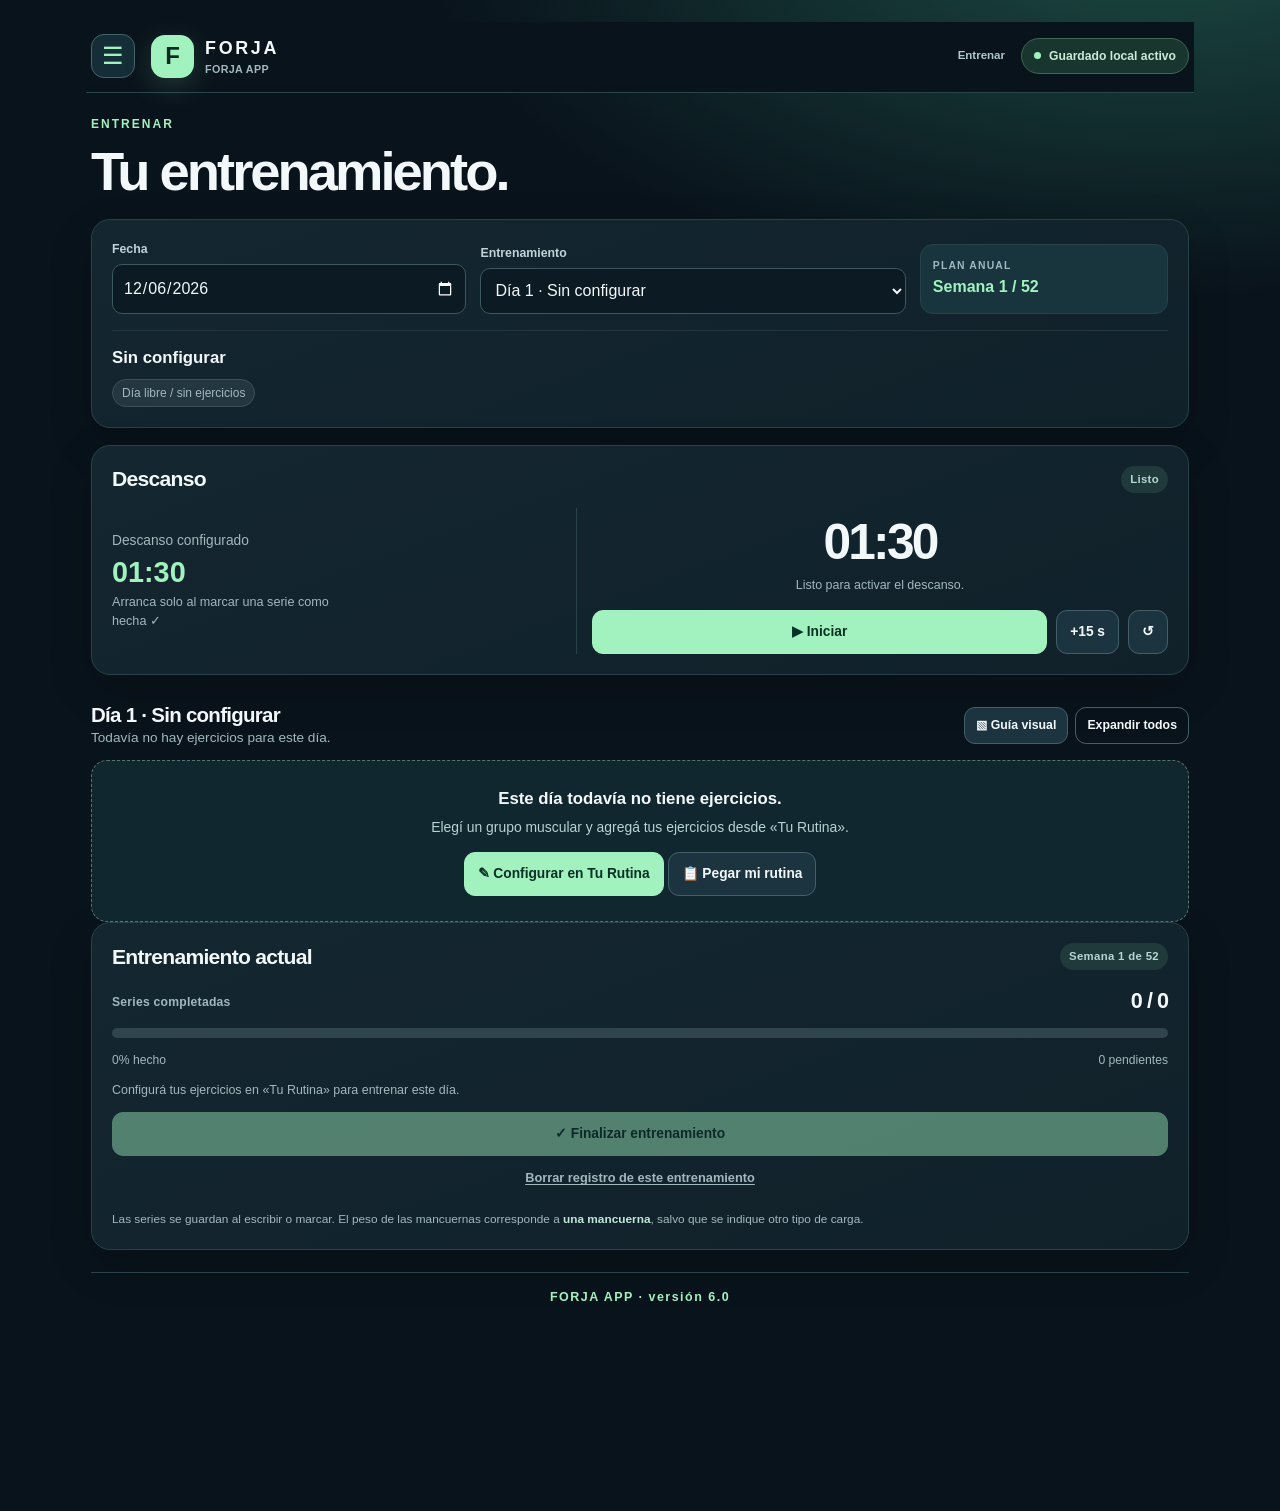
==== commit 6a60c5df: "Add files via upload" ====
--- a/index.html
+++ b/index.html
@@ -241,6 +241,150 @@
 @media(hover:none){.btn:hover:not(:disabled){filter:none}.menu-item:hover:not([aria-pressed="true"]){background:transparent}.nav-btn:hover:not([aria-pressed=true]){background:transparent;color:var(--muted)}}
 /* Campos de fecha en iOS: altura y alineación iguales al resto */
 @supports(-webkit-touch-callout:none){input[type=date]{-webkit-appearance:none;appearance:none;display:block;text-align:left;line-height:1.3}input[type=date]::-webkit-date-and-time-value{text-align:left}}
+/* FORJA V6 · días de rutina, récords, progresión, resumen, instalación y Android */
+.set-row input.num-input{width:100%;min-width:0;border:1px solid #415962;border-radius:9px;background:#0d1d27;color:var(--txt);font-size:16px;padding:10px 8px;min-height:44px}
+.set-row input.num-input:disabled{opacity:.5}
+.set-row input.num-input::placeholder{color:#67848b}
+.set-row input.num-input:focus{border-color:var(--mint)}
+@media(max-width:510px){.set-row input.num-input{padding:9px 6px}}
+.btn:active:not(:disabled),.seg-btn:active,.menu-item:active{filter:brightness(1.18)}
+.set-row.is-pr{background:linear-gradient(90deg,#f7c7821a,transparent)}
+.set-row.is-pr .set-number{background:#4a3b1f;color:var(--amber);font-size:.92rem}
+.exercise-title .tip-badge{display:inline-flex;margin:0 0 0 7px;padding:1px 7px;border-radius:20px;background:#1d4a3b;color:var(--mint);font-size:.68rem;font-weight:850;vertical-align:1px}
+.progression-tip{display:flex;align-items:center;justify-content:space-between;gap:10px;flex-wrap:wrap;background:#173b32;border:1px solid #2f6b54;border-radius:12px;padding:10px 12px;margin:0 0 10px;font-size:.8rem;color:#cdeedd}
+.progression-tip strong{color:var(--mint)}
+.progression-tip.done{color:var(--mint);font-weight:800}
+.progression-hint{font-size:.74rem;color:#8fb0b4;margin:0 0 8px}
+.training-muscle-tag.next{background:#203a4d;border-color:#3f6d8f;color:#cfe6ff}
+.day-rotation-hint{margin:-6px 0 2px}
+.day-count-controls{display:flex;gap:8px;flex-wrap:wrap;margin-top:2px}
+.guide-tabs{grid-template-columns:repeat(var(--n,7),minmax(0,1fr))}
+@media(max-width:730px){.guide-tabs{grid-template-columns:repeat(var(--nm,4),minmax(0,1fr))}}
+.week-tile.current{border-color:var(--mint);box-shadow:inset 0 0 0 1px #a2f2c033}
+.tag.record{background:#4a3b1f;color:#ffd99a}
+.record-list{display:flex;flex-direction:column;gap:8px;margin-top:12px}
+.record-row{display:flex;justify-content:space-between;align-items:center;gap:12px;flex-wrap:wrap;padding:12px 14px;border-radius:13px;background:#172e36;border:1px solid var(--line)}
+.record-name{min-width:0;flex:1 1 180px}
+.record-name strong{display:block;font-size:.9rem;line-height:1.3}
+.record-name small{color:var(--muted)}
+.record-values{display:flex;gap:16px}
+.record-values span{display:flex;flex-direction:column;min-width:98px}
+.record-values small{color:var(--muted);font-size:.68rem}
+.record-values b{color:var(--amber);font-size:1.05rem}
+.chart-controls{display:flex;gap:12px;align-items:flex-end;flex-wrap:wrap}
+.seg{display:inline-flex;border:1px solid #47616a;border-radius:11px;overflow:hidden;flex:none}
+.seg-btn{border:0;background:#0c1c25;color:#cfe0e2;padding:10px 13px;font-weight:800;font-size:.8rem;min-height:46px}
+.seg-btn[aria-pressed="true"]{background:var(--mint);color:#083124}
+.toggle-list{display:flex;flex-direction:column;gap:9px;margin:12px 0}
+.toggle-row{display:flex;gap:12px;align-items:flex-start;padding:11px 12px;border:1px solid #355862;border-radius:12px;background:#19353e;cursor:pointer}
+.toggle-row:has(input:checked){border-color:#5f9d80;background:#1b4038}
+.toggle-row input{width:20px;height:20px;margin:2px 0 0;flex:none}
+.toggle-row strong{display:block;font-size:.88rem}
+.toggle-row small{color:#a9c5c9;display:block;line-height:1.35}
+.toggle-row small.warn-text{color:var(--amber);margin-top:4px}
+.inc-grid{display:grid;grid-template-columns:1fr 1fr;gap:10px}
+@media(max-width:510px){.inc-grid{grid-template-columns:1fr}}
+.wake-note{font-size:.76rem;color:var(--amber);margin:0 0 10px}
+.install-card{display:flex;align-items:center;justify-content:space-between;gap:12px;padding:12px 14px;margin:0 0 14px;border:1px solid #3f6d8f;background:#16293a;border-radius:14px}
+.install-card strong{display:block}
+.install-card span{display:block;font-size:.8rem;color:#bcd3e6}
+.install-card-actions{display:flex;gap:6px;flex:none}
+.summary-dialog{border:1px solid #537169;border-radius:22px;background:#132833;color:var(--txt);padding:0;width:min(460px,calc(100vw - 28px));max-height:calc(100dvh - 40px);box-shadow:0 30px 80px #000c}
+.summary-dialog::backdrop{background:#000000b8}
+.summary-inner{padding:22px 20px 18px}
+.summary-inner h2{font-size:1.6rem;margin:6px 0 2px}
+.summary-stats{display:grid;grid-template-columns:1fr 1fr;gap:8px;margin:16px 0}
+.summary-tile{background:#172e36;border:1px solid var(--line);border-radius:13px;padding:12px}
+.summary-tile strong{display:block;font-size:1.35rem;letter-spacing:-.03em}
+.summary-tile span{color:var(--muted);font-size:.74rem}
+.summary-records h3{font-size:.95rem;margin:4px 0 8px}
+.summary-record{display:flex;gap:8px;align-items:flex-start;padding:9px 11px;border-radius:11px;background:#2c2717;border:1px solid #6b5a33;margin-bottom:6px;font-size:.84rem;color:#f3e6cc}
+.summary-note{font-size:.7rem;color:#8fb0b4;margin:10px 0 0}
+.summary-actions{display:flex;gap:9px;margin-top:16px}
+.summary-actions .btn{flex:1}
+
+/* FORJA V6 · biblioteca, fichas, mi gimnasio y pegado de rutinas */
+.sr-only{position:absolute;width:1px;height:1px;padding:0;margin:-1px;overflow:hidden;clip:rect(0 0 0 0);white-space:nowrap;border:0}
+.tipo-badge{display:inline-flex;align-items:center;border-radius:20px;padding:2px 8px;font-size:.68rem;font-weight:850;letter-spacing:.01em;border:1px solid transparent;white-space:nowrap}
+.t-barra{background:#3d2a1a;color:#ffb37a;border-color:#7a4b25}.t-mancuernas{background:#1e3346;color:#9fd0ff;border-color:#33597a}.t-smith{background:#3a2140;color:#f0a8ff;border-color:#6d3c78}.t-poleas{background:#173a3a;color:#86eedd;border-color:#2d6b66}.t-maquina{background:#2f2f17;color:#f1e27a;border-color:#6a6328}.t-kettlebell{background:#3d1f22;color:#ffadb3;border-color:#7a3a40}.t-bandas{background:#2d2043;color:#c9b4ff;border-color:#57438a}.t-corporal{background:#1f3b2c;color:#a2f2c0;border-color:#3c7254}.t-suspension{background:#20303f;color:#b8d4ee;border-color:#3c5a75}.t-accesorios{background:#2c3236;color:#d3dde0;border-color:#4b575d}.t-cardio{background:#40202f;color:#ff9fc8;border-color:#7b3b58}
+.mini-tag{display:inline-flex;border-radius:20px;padding:2px 7px;font-size:.66rem;font-weight:800;background:#243640;color:#c7d6da}.mini-tag.warn{background:#4c3d2b;color:#fbd4a2}
+.lib-filters .field{margin-bottom:10px}.lib-row{display:grid;grid-template-columns:1fr 1fr;gap:10px}.lib-row.three{grid-template-columns:repeat(3,minmax(0,1fr))}
+@media(max-width:600px){.lib-row,.lib-row.three{grid-template-columns:1fr}}
+.lib-tipos-wrap{margin:4px 0 10px}.lib-tipos{display:flex;flex-wrap:wrap;gap:6px;margin-top:6px}
+.tipo-chip{border-radius:20px;padding:7px 11px;font-size:.76rem;font-weight:850;cursor:pointer;min-height:36px;border:1px solid #44606a;background:#132630;color:#cfe0e2}
+.tipo-chip[aria-pressed="true"]{outline:2px solid var(--mint);outline-offset:1px}
+.tipo-chip.t-barra[aria-pressed="true"]{background:#3d2a1a;color:#ffb37a}.tipo-chip.t-mancuernas[aria-pressed="true"]{background:#1e3346;color:#9fd0ff}.tipo-chip.t-smith[aria-pressed="true"]{background:#3a2140;color:#f0a8ff}.tipo-chip.t-poleas[aria-pressed="true"]{background:#173a3a;color:#86eedd}.tipo-chip.t-maquina[aria-pressed="true"]{background:#2f2f17;color:#f1e27a}.tipo-chip.t-kettlebell[aria-pressed="true"]{background:#3d1f22;color:#ffadb3}.tipo-chip.t-bandas[aria-pressed="true"]{background:#2d2043;color:#c9b4ff}.tipo-chip.t-corporal[aria-pressed="true"]{background:#1f3b2c;color:#a2f2c0}.tipo-chip.t-suspension[aria-pressed="true"]{background:#20303f;color:#b8d4ee}.tipo-chip.t-accesorios[aria-pressed="true"]{background:#2c3236;color:#d3dde0}.tipo-chip.t-cardio[aria-pressed="true"]{background:#40202f;color:#ff9fc8}
+.lib-gym-row{display:flex;align-items:center;justify-content:space-between;gap:10px;flex-wrap:wrap;margin:6px 0}
+.lib-gym-toggle{display:flex;align-items:center;gap:8px;font-size:.84rem;font-weight:750;cursor:pointer;margin:6px 0}.lib-gym-toggle input{width:19px;height:19px}
+.lib-more{margin:6px 0 4px}.lib-more summary{cursor:pointer;font-weight:800;color:#c2d4d9;font-size:.84rem;padding:6px 0}
+.lib-status{display:flex;align-items:center;gap:10px;flex-wrap:wrap;justify-content:space-between;border-top:1px solid var(--softline);padding-top:10px;margin-top:6px;font-size:.82rem;color:var(--muted)}
+.lib-add-to{display:flex;align-items:center;gap:6px}.lib-add-to select{background:#0b1a23;border:1px solid #3c5760;color:var(--txt);border-radius:9px;padding:6px 8px;font-size:15px;max-width:190px}
+.lib-list{display:grid;grid-template-columns:repeat(2,minmax(0,1fr));gap:10px;margin-top:14px}@media(max-width:760px){.lib-list{grid-template-columns:1fr}}
+.lib-card{display:flex;align-items:stretch;border:1px solid var(--line);border-radius:15px;background:var(--card);overflow:hidden}
+.lib-open{flex:1;display:flex;gap:11px;align-items:center;text-align:left;border:0;background:transparent;color:var(--txt);padding:10px;min-width:0;cursor:pointer}
+.lib-info{display:flex;flex-direction:column;gap:3px;min-width:0}.lib-info strong{font-size:.9rem;line-height:1.25}
+.lib-meta{display:flex;flex-wrap:wrap;gap:5px;align-items:center;font-size:.72rem;color:var(--muted);margin-top:2px}
+.lib-add{border:0;border-left:1px solid var(--line);background:#16303a;color:var(--mint);font-size:1.4rem;width:52px;cursor:pointer}
+.lib-more-btn{display:block;margin:14px auto 0;min-width:220px}
+.ex-alias{font-size:.76rem;color:#a9c2c6;margin:0;line-height:1.35}
+.ex-media{margin:0;position:relative;border-radius:14px;overflow:hidden;background:#0b161d;border:1px solid var(--line)}
+.ex-media img{display:block;width:100%;height:auto;aspect-ratio:4/5;object-fit:contain}
+.ex-media figcaption{display:flex;justify-content:space-between;padding:7px 12px;font-size:.72rem;font-weight:800;color:#c7d6da;background:#101f27}
+.ex-media-ph{aspect-ratio:4/5;display:flex;flex-direction:column;align-items:center;justify-content:center;gap:6px;text-align:center;padding:16px;background:repeating-linear-gradient(135deg,#0f1d25 0 14px,#11212a 14px 28px)}
+.ex-media-ph .ph-icon{font-size:2rem;color:#ff8a3d;opacity:.85}.ex-media-ph strong{font-size:.86rem}.ex-media-ph small{font-size:.72rem;color:var(--muted);max-width:240px}
+.ex-media.thumb{width:68px;min-width:68px;border-radius:11px}.ex-media.thumb .ex-media-ph{padding:4px;gap:0}.ex-media.thumb .ex-media-ph strong,.ex-media.thumb .ex-media-ph small,.ex-media.thumb figcaption{display:none}.ex-media.thumb .ph-icon{font-size:1.2rem}
+.ex-media.big{max-width:420px;margin:14px auto}.ex-media.guide{max-width:360px;margin:10px 0}
+.ex-media.big.pending .ex-media-ph{aspect-ratio:auto;min-height:150px}.ex-media.guide.pending .ex-media-ph{aspect-ratio:auto;min-height:110px;flex-direction:row;flex-wrap:wrap;text-align:left;justify-content:flex-start}.ex-media.guide.pending .ex-media-ph small{flex-basis:100%}
+.ex-dialog{border:1px solid #537169;border-radius:22px;background:#132833;color:var(--txt);padding:0;width:min(640px,calc(100vw - 20px));max-height:calc(100dvh - 24px);box-shadow:0 30px 80px #000c}
+.ex-dialog::backdrop{background:#000000b8}.ex-inner{padding:16px 18px 18px;max-height:calc(100dvh - 26px);overflow-y:auto;overscroll-behavior:contain}
+.ex-inner h2{font-size:1.4rem;margin:4px 0 4px;line-height:1.2}
+.dlg-top{display:flex;justify-content:space-between;align-items:center;gap:8px;margin-bottom:4px}
+.dlg-close{width:40px;height:40px;border-radius:12px;border:1px solid #45646b;background:#142d36;color:var(--txt);font-size:1.4rem;cursor:pointer;flex:none}
+.ex-badges{display:flex;flex-wrap:wrap;gap:6px;margin:10px 0}
+.ex-sec{border-top:1px solid var(--softline);padding-top:10px;margin-top:10px}.ex-sec h3{font-size:.92rem;margin-bottom:4px}.ex-sec p{margin:4px 0;font-size:.86rem;color:#cfdfe1}
+.req-list{list-style:none;padding:0;margin:6px 0;display:flex;flex-direction:column;gap:4px;font-size:.84rem}.req-list .ok{color:var(--mint)}.req-list .miss{color:var(--red)}
+.ex-caution{font-size:.78rem!important;color:#f3d9b0!important;background:#2d2a20;border:1px solid #5d5032;border-radius:10px;padding:8px 10px}
+.fam-list{display:flex;flex-direction:column;gap:6px}.fam-item{display:flex;justify-content:space-between;gap:8px;align-items:center;text-align:left;border:1px solid var(--line);background:#172e36;color:var(--txt);border-radius:11px;padding:9px 11px;font-size:.84rem;cursor:pointer}
+.ex-add{display:flex;gap:10px;align-items:flex-end;flex-wrap:wrap;border-top:1px solid var(--softline);margin-top:12px;padding-top:12px}.ex-add .field{flex:1;min-width:180px}
+.ex-id{font-size:.7rem;color:#7f9aa0;margin-top:10px}
+.linklike{background:none;border:0;color:var(--mint);font:inherit;font-size:.8rem;font-weight:750;cursor:pointer;padding:2px 0;text-decoration:underline;text-underline-offset:2px}
+.icon-btn{width:40px;height:40px;min-width:40px;border-radius:10px;border:1px solid #45646b;background:#142d36;color:var(--txt);cursor:pointer;font-size:1rem}
+.gym-count{font-weight:800;color:var(--mint);font-size:.86rem}.gym-presets{display:flex;flex-wrap:wrap;gap:6px;margin:8px 0 12px}
+.gym-group{border:1px solid var(--line);border-radius:12px;margin-bottom:8px;background:#152a33}.gym-group summary{display:flex;justify-content:space-between;cursor:pointer;padding:11px 12px;font-size:.88rem}.gym-group summary span{color:var(--muted);font-size:.78rem}
+.gym-items{display:grid;grid-template-columns:1fr 1fr;gap:4px 10px;padding:0 12px 6px}@media(max-width:520px){.gym-items{grid-template-columns:1fr}}
+.gym-item{display:flex;gap:8px;align-items:center;font-size:.84rem;padding:6px 0;cursor:pointer}.gym-item input{width:18px;height:18px;flex:none}.gym-all{margin:0 0 10px 12px}
+.import-cta{display:grid;grid-template-columns:minmax(0,1fr) auto;gap:14px;align-items:center;margin-bottom:16px;border-color:#3f6d8f;background:linear-gradient(160deg,#152b3a,#10212a)}
+.import-cta-actions{display:flex;flex-direction:column;gap:8px}.import-undo{grid-column:1/-1;display:flex;justify-content:space-between;align-items:center;gap:10px;flex-wrap:wrap;margin:0}
+@media(max-width:640px){.import-cta{grid-template-columns:1fr}.import-cta-actions{flex-direction:row;flex-wrap:wrap}}
+.import-text{width:100%;min-height:220px;resize:vertical;background:#0b1a23;border:1px solid #3c5760;color:var(--txt);border-radius:12px;padding:12px;font:15px/1.45 ui-monospace,Menlo,Consolas,monospace;margin:10px 0}
+.import-tools{display:flex;gap:8px;flex-wrap:wrap;align-items:flex-end}.imp-tpl{min-width:200px}
+.import-help{margin:12px 0;border:1px solid var(--line);border-radius:12px;padding:10px 12px;background:#152a33}.import-help summary{cursor:pointer;font-weight:800;font-size:.86rem}
+.help-list{margin:8px 0 0;padding-left:18px;font-size:.82rem;color:#cfdfe1}.help-list li{margin:6px 0}
+.import-ai{font-size:.82rem}
+.import-summary{font-size:.9rem;color:#dfeef0}.import-legend{display:flex;flex-wrap:wrap;gap:6px;margin:8px 0 12px}
+.st-chip{font-size:.7rem;font-weight:850;border-radius:20px;padding:3px 9px}
+.st-chip.st-ok{background:#244a3d;color:var(--mint)}.st-chip.st-sugerido{background:#203a4d;color:#b9dcff}.st-chip.st-revisar{background:#4c3d2b;color:#fbd4a2}.st-chip.st-nuevo{background:#2d2043;color:#d8c8ff}
+.imp-day{border:1px solid var(--line);border-radius:15px;padding:12px;margin-bottom:12px;background:#142833}
+.imp-day-head{display:flex;gap:9px;align-items:center;margin-bottom:6px}.imp-day-name{flex:1;min-width:0;background:#0b1a23;border:1px solid #3c5760;color:var(--txt);border-radius:10px;padding:9px 10px;font-size:16px;font-weight:800}
+.imp-item{border-left:4px solid #3c5760;background:#10212a;border-radius:10px;padding:9px 10px;margin-top:8px}
+.imp-item.st-ok,.imp-item.st-elegido{border-left-color:#5fd39a}.imp-item.st-sugerido{border-left-color:#6aa8e0}.imp-item.st-revisar{border-left-color:#e7b25b}.imp-item.st-nuevo{border-left-color:#a58cf0}
+.imp-item.st-quitado{display:flex;justify-content:space-between;align-items:center;gap:8px;color:var(--muted);font-size:.8rem;border-left-color:#555}
+.imp-top{display:flex;gap:6px;align-items:center}.st-dot{width:28px;min-width:28px;height:28px;border-radius:50%;display:grid;place-items:center;font-weight:900;font-size:.85rem;background:#243640}
+.st-ok .st-dot,.st-elegido .st-dot{background:#244a3d;color:var(--mint)}.st-sugerido .st-dot{background:#203a4d;color:#b9dcff}.st-revisar .st-dot{background:#4c3d2b;color:#fbd4a2}.st-nuevo .st-dot{background:#2d2043;color:#d8c8ff}
+.imp-name{flex:1;min-width:0;display:flex;flex-direction:column;gap:4px}.imp-name strong{font-size:.9rem;line-height:1.25}
+.imp-change{display:flex;flex-direction:column;gap:3px;margin-top:8px}.imp-change span{font-size:.7rem;font-weight:800;color:#c2d4d9}
+.imp-choice{width:100%;min-width:0;background:#0b1a23;border:1px solid #3c5760;color:var(--txt);border-radius:9px;padding:8px;font-size:16px}
+.imp-fields{display:grid;grid-template-columns:90px minmax(0,1fr);gap:8px;margin-top:8px}.imp-fields .field span{font-size:.7rem;font-weight:800;color:#c2d4d9}
+.imp-fields input,.imp-fields select{background:#0b1a23;border:1px solid #3c5760;color:var(--txt);border-radius:9px;padding:8px;font-size:16px;width:100%}
+.imp-raw{font-size:.74rem;color:#8fb0b4;margin:6px 0 0}.imp-why{color:#cfe0e2}
+.imp-notes{margin:4px 0 0;padding-left:16px;font-size:.72rem;color:#c9b98f}
+.imp-ignored{margin:10px 0;font-size:.82rem}.imp-ignored summary{cursor:pointer;font-weight:800}.imp-ignored li{margin:4px 0;color:var(--muted)}
+.imp-apply{border:1px solid var(--line);border-radius:14px;padding:10px;margin:12px 0 0}.imp-apply legend{font-weight:800;padding:0 6px}.imp-apply .toggle-row{margin-top:8px}.imp-apply .toggle-row.disabled{opacity:.55}
+.ex-choice{display:flex;align-items:center;gap:8px}.ex-choice>label{flex:1;display:flex;gap:9px;align-items:center;min-width:0;cursor:pointer}.ex-choice small{display:flex;gap:6px;align-items:center;flex-wrap:wrap}
+.plan-search-label{margin-top:10px}.plan-meta{display:flex;gap:8px;align-items:center;flex-wrap:wrap;margin-top:4px}
+.plan-load select{margin-top:6px;background:#0b1a23;border:1px solid #3c5760;color:var(--txt);border-radius:8px;padding:5px 8px;font-size:15px;max-width:100%}
+.guide-actions{display:flex;gap:8px;flex-wrap:wrap;align-items:center;margin-top:10px}.guide-meta{display:flex;gap:8px;flex-wrap:wrap;align-items:center}
+@media(pointer:coarse){.lib-add-to select,.plan-load select{font-size:16px!important}}
 </style>
 </head>
 <body>
@@ -257,12 +401,14 @@
       <div class="menu-kicker">Ir a una sección</div>
       <button class="menu-item nav-btn" type="button" data-view="workout" aria-pressed="true"><span class="menu-symbol">▣</span> Entrenar</button>
       <button class="menu-item nav-btn" type="button" data-view="plan" aria-pressed="false"><span class="menu-symbol">✎</span> Tu Rutina</button>
+      <button class="menu-item nav-btn" type="button" data-view="library" aria-pressed="false"><span class="menu-symbol">▤</span> Biblioteca de ejercicios</button>
       <button class="menu-item nav-btn" type="button" data-view="guide" aria-pressed="false"><span class="menu-symbol">▧</span> Guía visual</button>
       <button class="menu-item nav-btn" type="button" data-view="calendar" aria-pressed="false"><span class="menu-symbol">▦</span> Calendario y peso</button>
       <button class="menu-item nav-btn" type="button" data-view="history" aria-pressed="false"><span class="menu-symbol">◷</span> Historial</button>
       <button class="menu-item nav-btn" type="button" data-view="progress" aria-pressed="false"><span class="menu-symbol">↗</span> Progreso</button>
       <button class="menu-item nav-btn" type="button" data-view="settings" aria-pressed="false"><span class="menu-symbol">⚙</span> Ajustes y respaldo</button>
-      <p class="menu-caption">El menú permanece siempre arriba. En iPhone: Compartir → Agregar a pantalla de inicio para usarla como app.</p>
+      <button class="menu-item" type="button" id="menuInstall" hidden><span class="menu-symbol">⤓</span> Instalar app</button>
+      <p class="menu-caption" id="menuCaption">Podés instalar FORJA como app.</p>
     </nav>
   </div>
   <div class="notice" id="scriptNotice"><strong>Este visor todavía no activó la rutina interactiva.</strong> Si los botones no responden o ves «Comprobando guardado», abrí el archivo como página HTML en un navegador que permita ejecutar JavaScript. Algunas vistas previas de archivos lo bloquean.</div>
@@ -271,6 +417,7 @@
   <main>
     <section id="view-workout" class="view">
       <div class="page-head tight-head"><div class="eyebrow">ENTRENAR</div><h1>Tu entrenamiento.</h1></div>
+      <div class="install-card" id="installCard" hidden><div><strong>📲 Usá FORJA como app</strong><span id="installCardText"></span></div><div class="install-card-actions"><button type="button" class="btn sm primary" id="installCardButton" hidden>Instalar</button><button type="button" class="btn sm ghost" id="installCardDismiss" aria-label="Ocultar sugerencia de instalación">✕</button></div></div>
       <section class="panel training-selector" aria-label="Seleccionar entrenamiento">
         <div class="training-controls">
           <div class="field"><label for="trainDate">Fecha</label><input type="date" id="trainDate" required></div>
@@ -281,7 +428,7 @@
       </section>
       <section class="panel training-timer" id="timerPanel" aria-label="Cronómetro de descanso">
         <div class="panel-heading"><h2>Descanso</h2><span class="pill" id="timerState">Listo</span></div>
-        <div class="training-timer-layout"><div class="timer-setup-note"><span>Descanso configurado</span><strong id="trainingRestLabel">01:30</strong><small>Se aplica a todos los botones «Activar descanso».</small></div>
+        <div class="training-timer-layout"><div class="timer-setup-note"><span>Descanso configurado</span><strong id="trainingRestLabel">01:30</strong><small id="timerNote">Se aplica a todos los botones «Activar descanso».</small></div>
           <div class="rest-clock"><div class="clock" id="timerDisplay" role="timer" aria-label="Tiempo de descanso">01:30</div><div class="timer-msg" id="timerMessage" aria-live="polite">Listo para activar el descanso.</div><div class="action-row"><button type="button" id="timerToggle" class="btn primary wide">▶ Iniciar</button><button type="button" id="timerPlus" class="btn" aria-label="Agregar 15 segundos">+15 s</button><button type="button" id="timerReset" class="btn" aria-label="Reiniciar descanso">↺</button></div></div>
         </div>
       </section>
@@ -295,6 +442,7 @@
         <div class="progress-track" role="progressbar" aria-label="Progreso del entrenamiento" aria-valuemin="0" aria-valuemax="100" aria-valuenow="0" id="sessionProgressTrack"><div class="fill" id="progressFill"></div></div>
         <div class="progress-meta"><span id="progressPercent">0% hecho</span><span id="progressRemaining">0 pendientes</span></div>
         <p class="session-state" id="sessionState">Tu registro de hoy.</p>
+        <p class="wake-note" id="wakeNote" hidden>☀ La pantalla se mantiene encendida mientras entrenás.</p>
         <button type="button" class="btn primary flex" id="finishSession" disabled>✓ Finalizar entrenamiento</button>
         <button type="button" class="btn flex" id="reopenSession" hidden>↶ Reabrir para editar</button>
         <button type="button" class="btn linklike flex" id="clearSession">Borrar registro de este entrenamiento</button>
@@ -304,13 +452,15 @@
 
     <section id="view-plan" class="view" hidden>
       <div class="page-head"><div class="eyebrow">PERSONALIZACIÓN</div><h1>Tu Rutina.</h1><p>Organizá cada día como quieras. Elegir grupos musculares no añade ejercicios: seleccioná solamente los que vayas a hacer.</p></div>
+      <section class="panel import-cta" aria-label="Pegar rutina desde notas"><div><h2>¿Ya tenés tu rutina escrita?</h2><p class="subtext">Pegala tal como la tenés en tus notas, WhatsApp o una planilla. FORJA detecta los días, los ejercicios, las series y las repeticiones, y te muestra todo para revisar antes de aplicarlo.</p></div><div class="import-cta-actions"><button type="button" class="btn primary" id="openImport">📋 Pegar mi rutina</button><button type="button" class="btn ghost" id="copyRoutine">⧉ Copiar mi rutina como texto</button></div><div class="notice import-undo" id="importUndo" hidden><p>Aplicaste una rutina pegada. ¿No era lo que querías?</p><button type="button" class="btn sm" id="undoImport">↶ Deshacer y volver a la anterior</button></div></section>
       <section class="panel plan-overview" aria-label="Configuración del plan anual">
         <div class="panel-heading"><h2>Plan anual</h2><span class="pill">52 semanas</span></div>
         <div class="plan-date-row"><div class="field"><label for="planStartDate">Comienzo del plan</label><input type="date" id="planStartDate"></div><div class="plan-duration"><span>Duración</span><strong>52 semanas</strong><small>La semana en Entrenar se calcula desde esta fecha.</small></div></div>
       </section>
       <section class="panel" id="planPanel" aria-label="Configurar semana">
-        <div class="panel-heading"><h2>Elegí un día para configurar</h2><span class="pill">Lunes a domingo</span></div>
-        <div class="day-list" id="dayList" role="group" aria-label="Siete días de entrenamiento"></div>
+        <div class="panel-heading"><h2>Los días de tu rutina</h2><span class="pill" id="routineDaysPill">3 días</span></div>
+        <p class="subtext day-rotation-hint">Tu rutina va en orden: Día 1, Día 2… y después del último vuelve a empezar. Entrená los días de la semana que quieras: FORJA te sugiere cuál sigue.</p>
+        <div class="day-list" id="dayList" role="group" aria-label="Días de tu rutina"></div>
         <div class="day-editor" id="dayEditor">
           <div class="panel-heading"><h3 id="dayEditorTitle">Personalizar día</h3></div>
           <div class="field"><label for="dayAlias">Nombre del entrenamiento (opcional)</label><input type="text" id="dayAlias" maxlength="80" placeholder="Ej. Pecho y tríceps"></div>
@@ -319,11 +469,11 @@
         </div>
       </section>
       <section class="panel plan-exercise-panel" aria-label="Configurar ejercicios">
-        <div class="panel-heading"><div><h2 id="planWorkoutTitle">Ejercicios del lunes</h2><p class="subtext" id="planWorkoutSubtitle">Organizá los ejercicios dentro de cada grupo muscular.</p></div></div>
+        <div class="panel-heading"><div><h2 id="planWorkoutTitle">Ejercicios del día 1</h2><p class="subtext" id="planWorkoutSubtitle">Organizá los ejercicios dentro de cada grupo muscular.</p></div></div>
         <div id="planGroupPanels" class="plan-group-panels"></div>
         <div class="catalog-panel" id="catalogPanel">
-          <div class="catalog-header"><h3>Agregar ejercicios (opcional)</h3><span class="pill">Elegís vos</span></div>
-          <div class="catalog-layout"><div class="field"><label for="muscleSelect">1. Grupo muscular elegido</label><select id="muscleSelect"><option value="">Elegí un grupo...</option></select><p class="mini-note">Los grupos aparecen cuando los marcás arriba.</p></div><div><div class="checklist" id="exerciseChecklist"><div class="empty-plan">Elegí un grupo para explorar.</div></div><div class="catalog-actions"><button type="button" class="btn primary" id="addExercises" disabled>+ Agregar seleccionados</button><span class="mini-note" id="selectionCount">0 seleccionados</span></div></div></div>
+          <div class="catalog-header"><h3>Agregar desde la biblioteca</h3><span class="pill">Elegís vos</span></div>
+          <div class="catalog-layout"><div class="field"><label for="muscleSelect">1. Grupo muscular</label><select id="muscleSelect"><option value="">Todos los grupos</option></select><label for="planSearch" class="plan-search-label">2. Buscar (opcional)</label><input type="search" id="planSearch" placeholder="Ej. «jalón», «smith», «glúteo medio»" autocomplete="off" enterkeyhint="search"><label class="lib-gym-toggle"><input type="checkbox" id="planGymOnly"><span>Solo lo que hay en mi gimnasio</span></label><button type="button" class="btn sm ghost" id="planGymConfig">⚙ Configurar mi gimnasio</button><p class="mini-note">Tocá ⓘ para ver la ficha de cada ejercicio. Las variantes con barra, mancuernas, Smith, polea o máquina son ejercicios distintos.</p></div><div><div class="checklist" id="exerciseChecklist"><div class="empty-plan">Elegí un grupo para explorar.</div></div><div class="catalog-actions"><button type="button" class="btn primary" id="addExercises" disabled>+ Agregar seleccionados</button><span class="mini-note" id="selectionCount">0 seleccionados</span></div></div></div>
           <div class="custom-row"><div class="field"><label for="customExerciseName">O creá tu propio ejercicio</label><input type="text" id="customExerciseName" maxlength="90" placeholder="Ej. Press con agarre cerrado"></div><div class="field"><label for="customLoad">Tipo de carga</label><select id="customLoad"><option value="par">Kg / mancuerna</option><option value="una">Kg / una mancuerna</option><option value="total">Kg totales</option><option value="cuerpo">Peso corporal</option></select></div><button class="btn" id="addCustomExercise" type="button">+ Crear ejercicio</button></div>
         </div>
       </section>
@@ -335,12 +485,26 @@
       <button type="button" class="btn primary plan-to-train" id="goTrainConfigured">✓ Ir a Entrenar</button>
     </section>
 
+    <section id="view-library" class="view" hidden>
+      <div class="page-head"><div class="eyebrow">Biblioteca FORJA</div><h1>Ejercicios.</h1><p id="libIntro">Cada variante es un registro distinto: barra, mancuernas, Smith, poleas y máquinas nunca se mezclan.</p></div>
+      <section class="panel lib-filters" aria-label="Buscar y filtrar ejercicios">
+        <div class="field"><label for="libSearch">Buscar</label><input type="search" id="libSearch" placeholder="Nombre, sinónimo, músculo o equipo (ej. «jalón», «glúteo medio», «smith»)" autocomplete="off" enterkeyhint="search"></div>
+        <div class="lib-row"><div class="field"><label for="libGroup">Grupo muscular</label><select id="libGroup"></select></div><div class="field"><label for="libMuscle">Músculo específico</label><select id="libMuscle"></select></div></div>
+        <div class="lib-tipos-wrap"><span class="field-label">Tipo de equipo</span><div class="lib-tipos" id="libTipos" role="group" aria-label="Tipo de equipo"></div></div>
+        <div class="lib-gym-row"><label class="lib-gym-toggle"><input type="checkbox" id="libGymOnly"><span>Solo lo que hay en mi gimnasio</span></label><button type="button" class="btn sm" id="libGymConfig">⚙ Mi gimnasio</button></div>
+        <details class="lib-more"><summary>Más filtros</summary><div class="lib-row three"><div class="field"><label for="libSub">Subgrupo</label><select id="libSub"></select></div><div class="field"><label for="libPattern">Patrón de movimiento</label><select id="libPattern"></select></div><div class="field"><label for="libMachine">Máquina específica</label><select id="libMachine"></select></div></div><label class="lib-gym-toggle"><input type="checkbox" id="libUnilateral"><span>Solo ejercicios unilaterales</span></label></details>
+        <div class="lib-status"><span id="libCount">Cargando biblioteca…</span><span class="lib-add-to"><label for="libAddDay">＋ agrega a</label><select id="libAddDay"></select></span><button type="button" class="btn sm ghost" id="libClear">Limpiar filtros</button></div>
+      </section>
+      <div class="lib-list" id="libList"></div>
+      <button type="button" class="btn lib-more-btn" id="libMoreBtn" hidden>Mostrar más</button>
+      <p class="guide-credit">Las fichas tienen revisión profesional pendiente. Las imágenes se publican solo cuando un revisor valida la técnica, y las instrucciones no reemplazan la supervisión de un profesional.</p>
+    </section>
     <section id="view-guide" class="view" hidden>
-      <div class="page-head"><div class="eyebrow">Guía de ejecución</div><h1>Guía visual de tus ejercicios.</h1><p>Elegí cualquiera de los siete días y consultá las referencias de los ejercicios que agregaste. Las ilustraciones funcionan sin conexión; las fotografías requieren internet.</p></div>
+      <div class="page-head"><div class="eyebrow">Guía de ejecución</div><h1>Guía visual de tus ejercicios.</h1><p>Elegí cualquier día de tu rutina y consultá las fichas de tus ejercicios: equipo, músculos e instrucciones. Las imágenes se suman a medida que un profesional valida la técnica de cada una.</p></div>
       <div class="guide-tabs" id="guideTabs" role="group" aria-label="Elegir día para la guía"></div>
       <div class="section-heading"><div><h2 id="guideTitle">Guía del día 1</h2><p id="guideSubtitle">Tus ejercicios con referencias visuales.</p></div><button type="button" class="btn sm primary" id="guideOpenWorkout">Ir a registrar</button></div>
       <div id="guideGrid" class="guide-grid"></div>
-      <p class="guide-credit">Fotografías de referencia: <a href="https://github.com/yuhonas/free-exercise-db" target="_blank" rel="noopener noreferrer">Free Exercise DB</a>. Algunas muestran una variante de agarre o equipamiento: seguí la descripción de tu rutina. Las ilustraciones integradas están disponibles sin conexión.</p>
+      <p class="guide-credit">Imágenes originales de FORJA: solo se publican las aprobadas por un revisor profesional. Los ejercicios propios no tienen imagen.</p>
     </section>
     <section id="view-calendar" class="view" hidden>
       <div class="page-head"><div class="eyebrow">Calendario de constancia</div><h1>Tu actividad, día a día.</h1><p>Los entrenamientos finalizados se marcan automáticamente. También podés registrar un día de gimnasio manualmente y hacer seguimiento de tu peso corporal.</p></div>
@@ -354,7 +518,7 @@
       <section class="panel chart-panel" id="weightTrackerPanel"><div class="panel-heading"><h2>Tracker de peso corporal</h2><span class="pill">Kg · historial</span></div><p class="subtext">Registrá tu peso cuando te resulte cómodo, idealmente en condiciones similares. El gráfico muestra la tendencia; los cambios diarios son normales.</p>
         <div class="weight-summary"><div class="weight-tile"><strong id="lastWeight">—</strong><span>Último peso</span></div><div class="weight-tile"><strong id="weightDelta">—</strong><span>Cambio registrado</span></div><div class="weight-tile"><strong id="weightEntries">0</strong><span>Mediciones</span></div></div>
         <div id="weightChart" class="weight-chart"></div>
-        <form id="measureForm" class="measure-form"><div class="field"><label for="measureDate">Fecha</label><input type="date" id="measureDate" required></div><div class="field"><label for="measureWeight">Peso (kg)</label><input id="measureWeight" type="number" inputmode="decimal" step="any" min="30" max="350" placeholder="Ej. 76,5"></div><div class="field"><label for="measureWaist">Cintura (cm) · opcional</label><input id="measureWaist" type="number" inputmode="decimal" step="any" min="30" max="250" placeholder="Ej. 82"></div><button type="submit" class="btn primary">Guardar medida</button></form>
+        <form id="measureForm" class="measure-form"><div class="field"><label for="measureDate">Fecha</label><input type="date" id="measureDate" required></div><div class="field"><label for="measureWeight">Peso (kg)</label><input id="measureWeight" class="num-input" type="text" inputmode="decimal" autocomplete="off" placeholder="Ej. 76,5"></div><div class="field"><label for="measureWaist">Cintura (cm) · opcional</label><input id="measureWaist" class="num-input" type="text" inputmode="decimal" autocomplete="off" placeholder="Ej. 82"></div><button type="submit" class="btn primary">Guardar medida</button></form>
         <p class="measure-hint">Si guardás una medida para una fecha existente, los campos que dejes vacíos conservarán su valor anterior.</p>
         <div class="measurement-list" id="measurementList"></div>
       </section>
@@ -367,30 +531,38 @@
     <section id="view-progress" class="view" hidden>
       <div class="page-head"><div class="eyebrow">Cada serie cuenta</div><h1>Tu progreso.</h1><p>Seguimiento de constancia, cargas y medidas. La recomposición puede ocurrir incluso si la balanza no cambia mucho.</p></div>
       <div class="stat-grid"><div class="stat-card"><span>Entrenamientos finalizados</span><strong id="statFinished">0</strong><span>Dentro del plan</span></div><div class="stat-card"><span>Series hechas</span><strong id="statSets">0</strong><span>Con marca de completada</span></div><div class="stat-card"><span>Entrenamientos iniciados</span><strong id="statStarted">0</strong><span>Con datos guardados</span></div></div>
-      <section class="panel"><div class="panel-heading"><h2>Constancia · 52 semanas</h2><span class="pill">Siete días configurables / semana</span></div><p class="subtext">Cada punto verde representa un día de entrenamiento finalizado durante la semana del plan.</p><div class="week-board" id="weekBoard"></div></section>
-      <section class="panel chart-panel"><div class="panel-heading"><h2>Progresión de cargas</h2></div><div class="field"><label for="liftSelect">Ejercicio para comparar</label><select class="chart-select" id="liftSelect"></select></div><div id="liftChart" class="chart-container"></div><p class="subtext">Máxima carga registrada en una serie marcada como completada, por entrenamiento. Los valores se expresan según el tipo de carga del ejercicio. No representa el peso total levantado.</p></section>
+      <section class="panel" id="recordsPanel"><div class="panel-heading"><h2>Récords personales</h2><span class="pill" id="recordCount">0 ejercicios</span></div><p class="subtext">Tu mejor peso y tu 1RM estimado en cada ejercicio. Cuando superás una marca, FORJA te avisa en el momento.</p><div class="record-list" id="recordList"></div></section>
+      <section class="panel"><div class="panel-heading"><h2>Constancia · 52 semanas</h2><span class="pill">1 punto = 1 día</span></div><p class="subtext">Cada punto es un día de esa semana del plan y se pinta de verde si entrenaste (entrenamiento finalizado o asistencia marcada en el calendario). La semana actual aparece resaltada.</p><div class="week-board" id="weekBoard"></div></section>
+      <section class="panel chart-panel"><div class="panel-heading"><h2>Progresión de cargas</h2></div><div class="chart-controls"><div class="field"><label for="liftSelect">Ejercicio para comparar</label><select class="chart-select" id="liftSelect"></select></div><div class="seg" role="group" aria-label="Qué mostrar en el gráfico"><button type="button" class="seg-btn" data-metric="weight" aria-pressed="true">Peso máximo</button><button type="button" class="seg-btn" data-metric="e1rm" aria-pressed="false">1RM estimado</button></div></div><div id="liftChart" class="chart-container"></div><p class="subtext" id="liftNote">Máxima carga registrada en una serie marcada como completada, por entrenamiento.</p></section>
       <section class="panel chart-panel"><div class="panel-heading"><h2>Seguimiento de peso</h2></div><p class="subtext">Tus medidas y el gráfico de peso ahora están en Calendario y peso, junto a los días que entrenaste.</p><button type="button" class="btn primary" id="goCalendarWeight">Abrir tracker de peso →</button></section>
     </section>
     <section id="view-settings" class="view" hidden>
       <div class="page-head"><div class="eyebrow">Todo bajo control</div><h1>Ajustes y datos.</h1><p class="subtext">El registro funciona sin servidores ni cuentas. Las fotos remotas de la guía requieren internet; las ilustraciones de respaldo están integradas. Tus datos permanecen en este navegador cuando el almacenamiento está disponible.</p></div>
       <div class="settings-grid">
-        <section class="panel"><h2>Tu objetivo de proteína</h2><p class="subtext">Referencia orientativa de 1,6–2,0 gramos por kilogramo de peso corporal al día.</p><div class="field"><label for="proteinWeight">Peso corporal (kg)</label><input id="proteinWeight" type="number" inputmode="decimal" min="30" max="350" step="any" placeholder="Ej. 75"></div><div class="mini-result" id="proteinResult"><strong>—</strong><span>Ingresá tu peso para calcular el rango diario.</span></div></section>
+        <section class="panel"><h2>Tu objetivo de proteína</h2><p class="subtext">Referencia orientativa de 1,6–2,0 gramos por kilogramo de peso corporal al día.</p><div class="field"><label for="proteinWeight">Peso corporal (kg)</label><input id="proteinWeight" class="num-input" type="text" inputmode="decimal" autocomplete="off" placeholder="Ej. 75"></div><div class="mini-result" id="proteinResult"><strong>—</strong><span>Ingresá tu peso para calcular el rango diario.</span></div></section>
         <section class="panel"><h2>Guardar y recuperar datos</h2><p class="subtext">Se recomienda exportar un respaldo JSON periódicamente. El CSV se puede abrir en Excel.</p><div class="backup-btns"><button type="button" class="btn primary" id="downloadCsv">↓ Descargar CSV</button><button type="button" class="btn" id="downloadBackup">↓ Copia JSON</button><button type="button" class="btn" id="downloadActivity">↓ Calendario y peso CSV</button><button type="button" class="btn" id="importBackup">↑ Restaurar JSON</button><input class="backup-input" id="backupFile" type="file" accept=".json,application/json" aria-label="Seleccionar copia JSON"></div><div class="notice" style="margin-top:16px"><p><strong>Importar reemplaza todos los datos actuales.</strong> Descargá una copia antes de restaurar otro respaldo.</p></div></section>
+        <section class="panel"><h2>Durante el entrenamiento</h2><p class="subtext">Ayudas automáticas mientras registrás tus series.</p><div class="toggle-list"><label class="toggle-row"><input type="checkbox" id="optAutoRest"><span><strong>Descanso automático</strong><small>El cronómetro arranca solo cuando marcás una serie como hecha.</small></span></label><label class="toggle-row"><input type="checkbox" id="optKeepAwake"><span><strong>Pantalla siempre encendida</strong><small>Evita que el teléfono se bloquee entre series mientras tenés un entrenamiento en curso.</small><small class="warn-text" id="wakeSupport" hidden>Este navegador no permite mantener la pantalla encendida.</small></span></label><label class="toggle-row"><input type="checkbox" id="optProgression"><span><strong>Sugerencias de progresión</strong><small>Te propone subir el peso cuando la vez anterior completaste todas las series en el tope del rango de repeticiones.</small></span></label></div><div class="inc-grid"><div class="field"><label for="incTotal">Aumento sugerido · carga total (kg)</label><input id="incTotal" class="num-input" type="text" inputmode="decimal" autocomplete="off" placeholder="2,5"></div><div class="field"><label for="incDumbbell">Aumento sugerido · por mancuerna (kg)</label><input id="incDumbbell" class="num-input" type="text" inputmode="decimal" autocomplete="off" placeholder="2"></div></div></section>
+        <section class="panel"><h2>Equipo FORJA</h2><p class="subtext">Herramienta interna para mantener la biblioteca: preparar lotes de imágenes, revisarlas con un checklist técnico y generar el paquete para publicarlas en GitHub.</p><a class="btn" href="revision.html" target="_blank" rel="noopener">Abrir panel de revisión de imágenes ↗</a></section>
+        <section class="panel" id="installPanel"><h2>Instalar FORJA</h2><p class="subtext" id="installText">Instalala para usarla como una app.</p><button type="button" class="btn primary" id="installButton" hidden>⤓ Instalar app</button><p class="subtext">Funciona en iPhone, Android y computadoras con Windows o Mac. Los datos se guardan en cada dispositivo: para pasarlos a otro, usá la copia JSON.</p></section>
         <section class="panel"><h2>Tu plan anual</h2><p class="subtext">Configurá cada día en la sección «Tu Rutina»: grupos musculares, ejercicios elegidos, series y descanso general. Entrenar muestra únicamente tu configuración y el registro diario. Los entrenamientos guardados conservan su propia copia aunque edites el plan.</p></section>
         <section class="panel"><h2>Privacidad y reinicio</h2><p class="subtext">Los registros de entrenamiento no se envían a internet; las fotos de la guía pueden descargarse del sitio público de Free Exercise DB. Si cambiás el dominio de publicación, navegador o dispositivo, importá una copia JSON para recuperar tus registros.</p><div class="notice"><p>Algunos visores de archivos de iPhone no ejecutan JavaScript o no conservan los datos. Para uso persistente, abrí el HTML como página en un navegador compatible. Si el indicador superior avisa que el guardado no está disponible, exportá copias con frecuencia.</p></div><button type="button" class="btn danger" id="wipeAll">Borrar todos mis datos</button></section>
       </div>
     </section>
   </main>
-  <footer class="feature-foot">FORJA APP</footer>
+  <footer class="feature-foot">FORJA APP · versión 6.0</footer>
 </div>
+<dialog class="ex-dialog" id="exDialog" aria-labelledby="exTitle"><div class="ex-inner" id="exInner"></div></dialog>
+<dialog class="ex-dialog" id="gymDialog" aria-labelledby="gymTitle"><div class="ex-inner"><div class="dlg-top"><div class="eyebrow">Inventario</div><button type="button" class="dlg-close" data-close aria-label="Cerrar">×</button></div><h2 id="gymTitle">Mi gimnasio</h2><p class="subtext">Marcá las máquinas y accesorios que tenés. Con el filtro «Solo lo que hay en mi gimnasio», FORJA te muestra únicamente los ejercicios que podés hacer. Peso corporal, suelo y pared no hace falta marcarlos.</p><p class="gym-count" id="gymCount"></p><div class="gym-presets" id="gymPresets"></div><div id="gymGroups"></div><div class="summary-actions"><button type="button" class="btn primary" data-close>Listo</button></div></div></dialog>
+<dialog class="ex-dialog import-dialog" id="importDialog" aria-labelledby="importTitle"><div class="ex-inner" id="importInner"></div></dialog>
+<dialog class="summary-dialog" id="summaryDialog" aria-labelledby="summaryTitle"><div class="summary-inner"><div class="eyebrow" id="summaryKicker">Entrenamiento finalizado</div><h2 id="summaryTitle">¡Buen trabajo!</h2><p class="subtext" id="summarySubtitle"></p><div class="summary-stats" id="summaryStats"></div><div class="summary-records" id="summaryRecords"></div><p class="summary-note" id="summaryNote"></p><div class="summary-actions"><button type="button" class="btn" id="summaryShare">↗ Compartir</button><button type="button" class="btn primary" id="summaryClose" autofocus>Listo</button></div></div></dialog>
 <button type="button" class="floating-timer" id="floatingTimer" hidden aria-label="Ir al temporizador"><span aria-hidden="true">⏱</span> <span id="floatingTimerTime">01:30</span></button>
 <div class="toast" role="status" aria-live="polite" id="toast"></div>
 <script>
 (function(){
 'use strict';
-const VERSION=5, STORAGE='forja_app_v5', PREV_STORAGE='forja_app_v4', OLD_STORAGE='forja_recomposicion_v2', TIMER_STORAGE='forja_rest_timer_v5';
-const WEEKDAYS=['Lunes','Martes','Miércoles','Jueves','Viernes','Sábado','Domingo'];
-const GROUPS=['Pecho','Espalda','Hombros','Bíceps','Tríceps','Piernas','Cuádriceps','Isquiotibiales','Glúteos','Pantorrillas','Abdomen','Cuerpo completo'];
+const VERSION=6, APP_VERSION='6.0', STORAGE='forja_app_v6', LEGACY_STORAGES=['forja_app_v5','forja_app_v4','forja_recomposicion_v2'], TIMER_STORAGE='forja_rest_timer_v5';
+const MAX_DAYS=7,DEFAULT_DAYS=3;const dayLabel=d=>'Día '+(Number(d)+1);
+const GROUPS=['Pecho','Espalda','Hombros','Bíceps','Tríceps','Antebrazos y agarre','Cuádriceps','Isquiotibiales','Glúteos','Aductores','Pantorrillas y tibial','Abdomen y core','Lumbar y erectores','Trapecio y cuello','Cuerpo completo','Cardio','Movilidad y activación'];
 const VISUALS = {
     press_plano:{slug:'Dumbbell_Bench_Press',kind:'press'},press_inclinado:{slug:'Incline_Dumbbell_Press',kind:'incline'},
     sentadilla_goblet:{slug:'Goblet_Squat',kind:'squat',note:'La fotografía usa pesa rusa; en tu rutina sujetás una mancuerna.'},
@@ -470,7 +642,23 @@
 const LIBRARY=Array.from(new Map([...LEGACY_DAYS.flatMap(d=>d.exercises),...EXTRAS].map(e=>[e.id,e])).values());
 for(const e of EXTRAS){if(e.slug) VISUALS[e.id]={slug:e.slug,kind:e.visual};else VISUALS[e.id]={slug:'',kind:e.visual||'squat'};}
 const BY_ID=new Map(LIBRARY.map(e=>[e.id,e]));
-function availableExercises(){return [...LIBRARY,...app.customExercises];}
+/* Equivalencias exactas de la biblioteca anterior (V5) con la biblioteca FORJA v1. Solo variantes idénticas. */
+const LEGACY_CATALOG={"press_plano":["FJ-PEC-0002","Press de banca plano con mancuernas","Pecho","Acostado, bajar las mancuernas a los costados del pecho y extender los codos"],"press_inclinado":["FJ-PEC-0011","Press inclinado con mancuernas","Pecho","Bajar mancuernas a ambos lados de pecho superior, luego empujar hacia arriba"],"sentadilla_goblet":["FJ-CUA-0004","Sentadilla goblet con mancuerna","Cuádriceps","Pesa frente al pecho, descender entre caderas y subir"],"zancadas_atras":["FJ-CUA-0029","Zancadas inversas con mancuernas","Cuádriceps","Dar paso atrás, bajar rodilla trasera y regresar"],"remo_unilateral":["FJ-ESP-0022","Remo unilateral con mancuerna apoyado en banco","Espalda","Una mano y rodilla apoyadas en banco, llevar codo hacia cadera"],"crunch_inverso":["FJ-COR-0005","Crunch inverso en suelo","Abdomen y core","Boca arriba, enrollar pelvis hacia costillas elevando ligeramente caderas"],"plancha":["FJ-COR-0019","Plancha frontal sobre antebrazos","Abdomen y core","Codos bajo hombros, cuerpo alineado y abdomen activo"],"peso_muerto_rumano":["FJ-ISQ-0002","Peso muerto rumano con mancuernas","Isquiotibiales","Bisagra de cadera, bajar mancuernas junto a piernas y extender caderas"],"sentadilla_bulgara":["FJ-CUA-0033","Sentadilla búlgara con mancuernas","Cuádriceps","Pie trasero sobre banco, flexionar pierna delantera y subir"],"hip_thrust":["FJ-GLU-0002","Hip thrust con mancuerna","Glúteos","Mancuerna sobre pelvis, elevar caderas con escápulas apoyadas"],"remo_apoyado":["FJ-ESP-0024","Remo con pecho apoyado en banco inclinado","Espalda","Pecho contra respaldo inclinado, traccionar mancuernas sin arquear espalda"],"press_hombros":["FJ-HOM-0003","Press militar sentado con mancuernas","Hombros","Empujar mancuernas de altura de hombros hasta encima de cabeza"],"plancha_lateral":["FJ-COR-0037","Plancha lateral","Abdomen y core","Antebrazo en suelo, elevar cadera manteniendo cuerpo recto de lado"],"sentadilla_sumo":["FJ-CUA-0013","Sentadilla sumo con mancuerna","Cuádriceps","Pies separados y puntas abiertas cómodamente, descender entre piernas"],"crunch_abdominal":["FJ-COR-0001","Crunch abdominal en suelo","Abdomen y core","Boca arriba con rodillas flexionadas, despegar omóplatos acercando costillas a pelvis"],"aperturas_planas":["FJ-PEC-0023","Aperturas en banco plano con mancuernas","Pecho","Brazos semirrígidos, abrir lateralmente hasta rango cómodo y cerrar encima del pecho"],"aperturas_inclinadas":["FJ-PEC-0024","Aperturas en banco inclinado con mancuernas","Pecho","Brazos ligeramente flexionados, cerrar en arco sobre pecho superior"],"flexiones":["FJ-PEC-0032","Flexiones clásicas","Pecho","Manos bajo hombros, bajar el tronco alineado y empujar"],"flexiones_elevadas":["FJ-PEC-0034","Flexiones inclinadas con manos sobre banco","Pecho","Manos en banco elevado, bajar pecho hacia borde y empujar"],"pullover":["FJ-ESP-0045","Pullover con mancuerna","Espalda","Acostado, llevar mancuerna detrás de cabeza en arco cómodo y regresar"],"remo_dos_mancuernas":["FJ-ESP-0023","Remo con dos mancuernas inclinado","Espalda","Bisagra de cadera, tirar ambos codos detrás del tronco"],"elevaciones_laterales":["FJ-HOM-0013","Elevaciones laterales de pie con mancuernas","Hombros","Codos ligeramente flexionados, elevar brazos a lados hasta cerca de horizontal"],"pajaros":["FJ-HOM-0027","Pájaros inclinado con mancuernas","Hombros","Bisagra de cadera y abrir brazos hacia costados con codos suaves"],"press_arnold":["FJ-HOM-0008","Press Arnold con mancuernas","Hombros","Iniciar palmas hacia el rostro, rotar progresivamente mientras se presiona"],"curl_alterno":["FJ-BIC-0003","Curl de bíceps alternado con mancuernas","Bíceps","Elevar una mancuerna hacia hombro y alternar sin balanceo"],"curl_martillo":["FJ-BIC-0020","Curl martillo con mancuernas","Bíceps","Palmas enfrentadas, flexionar codos manteniendo agarre neutro"],"curl_concentrado":["FJ-BIC-0016","Curl de concentración sentado","Bíceps","Codo apoyado contra cara interna del muslo, flexionar lentamente"],"extension_triceps":["FJ-TRI-0008","Extensión de tríceps sobre cabeza con mancuerna","Tríceps","Brazos sobre cabeza, flexionar codos atrás y volver a extender"],"patada_triceps":["FJ-TRI-0024","Patada de tríceps con mancuerna","Tríceps","Hombro junto al torso, extender codo atrás sin mover brazo superior"],"press_cerrado":["FJ-TRI-0019","Press cerrado con mancuernas agarre neutro","Tríceps","Palmas enfrentadas, codos cercanos al torso, empujar verticalmente"],"sentadilla_dos":["FJ-CUA-0006","Sentadilla con dos mancuernas a los lados","Cuádriceps","Pesas a los lados, flexionar rodillas y cadera y elevar cuerpo"],"subida_banco":["FJ-CUA-0037","Step-up con mancuernas","Cuádriceps","Subir a plataforma con una pierna, extender cadera y bajar"],"peso_muerto_una_pierna":["FJ-ISQ-0005","Peso muerto rumano unilateral con mancuerna","Isquiotibiales","Equilibrio sobre una pierna, inclinar torso al llevar cadera atrás"],"abduccion_lateral":["FJ-GLU-0019","Abducción lateral de cadera acostado","Glúteos","Acostado de lado, levantar pierna superior con pelvis estable"],"elevacion_gemelos":["FJ-PAN-0003","Elevación de gemelos de pie con mancuernas","Pantorrillas y tibial","De pie elevar talones manteniendo rodillas extendidas suavemente"],"elevacion_gemelos_unilateral":["FJ-PAN-0004","Elevación de gemelos unilateral con mancuerna","Pantorrillas y tibial","Una pierna eleva talón con mano libre sobre soporte"],"dead_bug":["FJ-COR-0026","Dead bug","Abdomen y core","Boca arriba, alternar brazo y pierna opuestos sin despegar lumbar"],"bicicleta_abdominal":["FJ-COR-0040","Bicycle crunch","Abdomen y core","Acercar hombro a rodilla contraria alternando lados"],"russian_twist":["FJ-COR-0029","Giro ruso con peso corporal","Abdomen y core","Sentado con tronco inclinado, rotar hombros de lado a lado sin colapsar"],"burpees":["FJ-COM-0028","Burpee sin salto","Cuerpo completo","Desde de pie apoyar manos, llevar pies atrás, volver y ponerse de pie"],"sentadilla_press":["FJ-COM-0014","Thruster con mancuernas","Cuerpo completo","Sentadilla con mancuernas a hombros seguida de press al levantarse"]};
+/* ================= Biblioteca FORJA · interfaz ================= */
+const GROUP_RENAME={'Abdomen':'Abdomen y core','Pantorrillas':'Pantorrillas y tibial','Piernas':'Cuádriceps'};
+function normGroup(g){if(typeof g!=='string')return '';g=g.trim().slice(0,40);return GROUP_RENAME[g]||g;}
+/* V5 → V6: ejercicios de la biblioteca anterior con equivalente exacto pasan a la ID del catálogo (historial y récords incluidos). */
+function migrateToCatalog(state){
+  const fix=ex=>{if(!ex)return ex;const m=LEGACY_CATALOG[ex.id];ex.category=normGroup(ex.category)||ex.category;if(m){ex.id=m[0];ex.name=m[1];ex.category=m[2];ex.cue=m[3];}return ex;};
+  for(const d of state.plan){d.exercises.forEach(fix);d.groups=[...new Set(d.groups.map(normGroup).filter(Boolean))];for(const ex of d.exercises)if(!d.groups.includes(ex.category))d.groups.push(ex.category);}
+  for(const c of state.customExercises)fix(c);
+  for(const s of Object.values(state.sessions)){(s.exercises||[]).forEach(fix);(s.archivedExercises||[]).forEach(fix);const sets={};for(const [id,rows] of Object.entries(s.sets||{}))sets[LEGACY_CATALOG[id]?.[0]||id]=rows;s.sets=sets;}
+  if(LEGACY_CATALOG[state.ui.chartExercise])state.ui.chartExercise=LEGACY_CATALOG[state.ui.chartExercise][0];
+}
+
+function sanitizeLib(l){const o={};if(!l||typeof l!=='object')return o;for(const k of ['q','group','muscle','sub','pattern','machine'])if(typeof l[k]==='string')o[k]=l[k].slice(0,80);if(Array.isArray(l.tipos))o.tipos=l.tipos.filter(t=>typeof t==='string').slice(0,12);for(const k of ['gymOnly','unilateral'])if(l[k]===true)o[k]=true;if(Number.isInteger(l.addDay)&&l.addDay>=0&&l.addDay<7)o.addDay=l.addDay;return o;}
+
+function availableExercises(){return [...LIBRARY,...app.customExercises,...(CAT.ready?CAT.list.map(e=>catPlan(e.id)):[])];}
 const $=id=>document.getElementById(id);
 const pad=n=>String(n).padStart(2,'0');
 const today=()=>{const d=new Date();return d.getFullYear()+'-'+pad(d.getMonth()+1)+'-'+pad(d.getDate());};
@@ -479,36 +667,81 @@
 const formatDate=d=>dateIsValid(d)?new Intl.DateTimeFormat('es-AR',{day:'2-digit',month:'short',year:'numeric'}).format(new Date(d+'T12:00:00')):d;
 const numberOrNull=x=>{if(x===''||x==null)return null;const v=Number(String(x).trim().replace(',','.'));return Number.isFinite(v)?v:null;};
 const isWeek=w=>Number.isInteger(Number(w))&&Number(w)>=1&&Number(w)<=52;
-const isDay=d=>Number.isInteger(Number(d))&&Number(d)>=0&&Number(d)<=6;
+const isDay=d=>Number.isInteger(Number(d))&&Number(d)>=0&&Number(d)<MAX_DAYS;
 const formatClock=s=>pad(Math.floor(Math.max(0,Math.ceil(s))/60))+':'+pad(Math.max(0,Math.ceil(s))%60);
 const weekdayOfDate=d=>(new Date(d+'T12:00:00').getDay()+6)%7;
 function startOfWeek(date){const x=new Date(date+'T12:00:00');x.setDate(x.getDate()-(x.getDay()+6)%7);return x.getFullYear()+'-'+pad(x.getMonth()+1)+'-'+pad(x.getDate());}
 function weekForDate(date){const from=app.settings.planStartDate;if(!dateIsValid(date)||!dateIsValid(from))return 1;const a=Date.parse(date+'T12:00:00Z'),b=Date.parse(from+'T12:00:00Z');return Math.min(52,Math.max(1,Math.floor((a-b)/604800000)+1));} 
 function normalizeNumber(v,max){if(v===null||v===undefined||String(v).trim()==='')return '';const n=Number(String(v).trim().replace(',','.'));return Number.isFinite(n)&&n>=0&&n<=max?String(n):'';}
-function defaultPlan(){return WEEKDAYS.map(()=>({name:'',groups:[],exercises:[]}));}
-function emptyState(){return {version:VERSION,ui:{week:1,day:weekdayOfDate(today()),planDay:weekdayOfDate(today()),date:today(),chartExercise:'',profileWeight:'',galleryDay:0,calendarMonth:today().slice(0,7),calendarSelected:today(),group:''},settings:{restSeconds:90,planStartDate:startOfWeek(today())},plan:defaultPlan(),customExercises:[],sessions:{},measurements:[],attendance:[]};}
-function sanitizeEx(ex){if(!ex||typeof ex!=='object')return null;const id=String(ex.id||'').slice(0,95);if(!/^[a-zA-Z0-9_:-]+$/.test(id))return null;const base=BY_ID.get(id)||{};const name=String(ex.name||base.name||'').trim().slice(0,100);if(!name)return null;const load=['par','una','total','cuerpo'].includes(ex.load)?ex.load:(base.load||'par');const sets=Math.max(1,Math.min(10000,Math.trunc(Number(ex.sets)||3)));const category=GROUPS.includes(ex.category)?ex.category:(base.category||'Cuerpo completo');return {id,name,category,sets,target:String(ex.target||base.target||'8–12').slice(0,65),load,timing:!!ex.timing,cue:String(ex.cue||base.cue||'Controlá la técnica y registrá tus repeticiones.').slice(0,350),visual:String(ex.visual||base.visual||'').slice(0,20)};}
+function defaultPlan(){return Array.from({length:MAX_DAYS},()=>({name:'',groups:[],exercises:[]}));}
+function emptyState(){return {version:VERSION,ui:{week:1,day:0,planDay:0,date:today(),chartExercise:'',chartMetric:'weight',profileWeight:'',galleryDay:0,calendarMonth:today().slice(0,7),calendarSelected:today(),group:'',installDismissed:false,planGymOnly:false,lib:{}},settings:{restSeconds:90,planStartDate:startOfWeek(today()),routineDays:DEFAULT_DAYS,autoRest:true,keepAwake:true,progression:true,incTotal:2.5,incDumbbell:2,gym:null,catalogLocale:'es-AR'},plan:defaultPlan(),customExercises:[],sessions:{},measurements:[],attendance:[]};}
+function sanitizeEx(ex){if(!ex||typeof ex!=='object')return null;const id=String(ex.id||'').slice(0,95);if(!/^[a-zA-Z0-9_:-]+$/.test(id))return null;const base=BY_ID.get(id)||{};const name=String(ex.name||base.name||'').trim().slice(0,100);if(!name)return null;const load=['par','una','total','cuerpo'].includes(ex.load)?ex.load:(base.load||'par');const sets=Math.max(1,Math.min(10000,Math.trunc(Number(ex.sets)||3)));const category=normGroup(ex.category)||normGroup(base.category)||'Cuerpo completo';return {id,name,category,sets,target:String(ex.target||base.target||'8–12').slice(0,65),load,timing:!!ex.timing,cue:String(ex.cue||base.cue||'Controlá la técnica y registrá tus repeticiones.').slice(0,350),visual:String(ex.visual||base.visual||'').slice(0,20)};}
 function safeExList(arr){const result=[],seen=new Set();if(!Array.isArray(arr))return result;for(const v of arr.slice(0,1000)){const ex=sanitizeEx(v);if(ex&&!seen.has(ex.id)){seen.add(ex.id);result.push(ex);}}return result;}
 function normalizeSession(s,sourcePlan,dayOverride){if(!s||!dateIsValid(s.date)||!isWeek(s.week)||!isDay(dayOverride===undefined?s.day:dayOverride))return null;const day=dayOverride===undefined?Number(s.day):dayOverride;const exercises=safeExList(Array.isArray(s.exercises)?s.exercises:sourcePlan[day]?.exercises||[]);const out={date:s.date,week:Number(s.week),day,createdAt:typeof s.createdAt==='string'?s.createdAt:new Date().toISOString(),updatedAt:typeof s.updatedAt==='string'?s.updatedAt:new Date().toISOString(),finishedAt:typeof s.finishedAt==='string'&&s.finishedAt.length<50?s.finishedAt:null,exercises,archivedExercises:safeExList(s.archivedExercises),sets:{}};
+for(const k of ['startedAt','lastSetAt'])if(typeof s[k]==='string'&&s[k].length<50&&Number.isFinite(Date.parse(s[k])))out[k]=s[k];
 if(s.sets&&typeof s.sets==='object'&&!Array.isArray(s.sets)){let count=0;for(const [id,rows] of Object.entries(s.sets)){if(++count>1100)break;if(!/^[a-zA-Z0-9_:-]{1,95}$/.test(id)||!Array.isArray(rows))continue;out.sets[id]=rows.slice(0,10000).map(r=>({weight:normalizeNumber(r?.weight,9999),reps:normalizeNumber(r?.reps,999999),done:!!r?.done}));}}
 return out;}
-function sanitizeState(raw){if(!raw||typeof raw!=='object'||!raw.sessions||typeof raw.sessions!=='object'||Array.isArray(raw.sessions))throw new Error('Formato no reconocido.');
-if(raw.version===2)return migrateLegacy(raw);if(![4,5].includes(Number(raw.version)))throw new Error('La copia no es de una versión compatible de FORJA.');
-const out=emptyState(),u=raw.ui||{};if(Array.isArray(raw.plan))out.plan=Array.from({length:7},(_,i)=>{const v=raw.plan[i]||{};const exercises=safeExList(v.exercises),groups=Array.isArray(v.groups)?[...new Set(v.groups.filter(g=>GROUPS.includes(g)))]:[];for(const ex of exercises)if(!groups.includes(ex.category))groups.push(ex.category);return {name:String(v.name||'').slice(0,80),groups,exercises};});
-out.customExercises=safeExList(raw.customExercises).filter(ex=>ex.id.startsWith('own_'));for(const day of out.plan)for(const ex of day.exercises)if(ex.id.startsWith('own_')&&!out.customExercises.some(c=>c.id===ex.id))out.customExercises.push({...ex});
-out.ui.week=isWeek(u.week)?Number(u.week):1;out.ui.day=isDay(u.day)?Number(u.day):weekdayOfDate(today());out.ui.planDay=isDay(u.planDay)?Number(u.planDay):out.ui.day;out.ui.date=dateIsValid(u.date)?u.date:today();out.ui.chartExercise=typeof u.chartExercise==='string'?u.chartExercise.slice(0,95):'';out.ui.profileWeight=normalizeNumber(u.profileWeight,350);out.ui.galleryDay=isDay(u.galleryDay)?Number(u.galleryDay):out.ui.day;out.ui.calendarMonth=typeof u.calendarMonth==='string'&&/^[0-9]{4}-(0[1-9]|1[0-2])$/.test(u.calendarMonth)?u.calendarMonth:today().slice(0,7);out.ui.calendarSelected=dateIsValid(u.calendarSelected)?u.calendarSelected:today();out.ui.group=GROUPS.includes(u.group)?u.group:'';
-const sec=Number(raw.settings?.restSeconds);out.settings.restSeconds=Number.isInteger(sec)&&sec>=5&&sec<=3600?sec:90;out.settings.planStartDate=dateIsValid(raw.settings?.planStartDate)?raw.settings.planStartDate:startOfWeek(today());
-const entries=Object.values(raw.sessions);if(entries.length>5500)throw new Error('Hay demasiados entrenamientos en la copia.');for(const s of entries){const v=normalizeSession(s,out.plan);if(v&&(sessionHasData(v)||v.finishedAt))out.sessions[sessionKey(v.date,v.week,v.day)]=v;}
-copyActivity(out,raw);return out;}
+function sanitizeState(raw){
+  if(!raw||typeof raw!=='object'||!raw.sessions||typeof raw.sessions!=='object'||Array.isArray(raw.sessions))throw new Error('Formato no reconocido.');
+  if(raw.version===2)return migrateLegacy(raw);
+  const ver=Number(raw.version);
+  if(![4,5,6].includes(ver))throw new Error('La copia no es de una versión compatible de FORJA.');
+  const out=emptyState(),u=raw.ui||{},st=raw.settings||{};
+  if(Array.isArray(raw.plan))out.plan=Array.from({length:MAX_DAYS},(_,i)=>{const v=raw.plan[i]||{};const exercises=safeExList(v.exercises),groups=Array.isArray(v.groups)?[...new Set(v.groups.map(normGroup).filter(Boolean))]:[];for(const ex of exercises)if(!groups.includes(ex.category))groups.push(ex.category);return {name:String(v.name||'').slice(0,80),groups,exercises};});
+  out.customExercises=safeExList(raw.customExercises).filter(ex=>ex.id.startsWith('own_'));
+  for(const day of out.plan)for(const ex of day.exercises)if(ex.id.startsWith('own_')&&!out.customExercises.some(c=>c.id===ex.id))out.customExercises.push({...ex});
+  out.ui.week=isWeek(u.week)?Number(u.week):1;
+  out.ui.day=isDay(u.day)?Number(u.day):0;
+  out.ui.planDay=isDay(u.planDay)?Number(u.planDay):out.ui.day;
+  out.ui.date=dateIsValid(u.date)?u.date:today();
+  out.ui.chartExercise=typeof u.chartExercise==='string'?u.chartExercise.slice(0,95):'';
+  out.ui.chartMetric=u.chartMetric==='e1rm'?'e1rm':'weight';
+  out.ui.profileWeight=normalizeNumber(u.profileWeight,350);
+  out.ui.galleryDay=isDay(u.galleryDay)?Number(u.galleryDay):out.ui.day;
+  out.ui.calendarMonth=typeof u.calendarMonth==='string'&&/^[0-9]{4}-(0[1-9]|1[0-2])$/.test(u.calendarMonth)?u.calendarMonth:today().slice(0,7);
+  out.ui.calendarSelected=dateIsValid(u.calendarSelected)?u.calendarSelected:today();
+  out.ui.group=typeof u.group==='string'?normGroup(u.group):'';
+  out.ui.installDismissed=u.installDismissed===true;out.ui.planGymOnly=u.planGymOnly===true;out.ui.lib=sanitizeLib(u.lib);
+  const sec=Number(st.restSeconds);
+  out.settings.restSeconds=Number.isInteger(sec)&&sec>=5&&sec<=3600?sec:90;
+  out.settings.planStartDate=dateIsValid(st.planStartDate)?st.planStartDate:startOfWeek(today());
+  out.settings.autoRest=st.autoRest!==false;
+  out.settings.keepAwake=st.keepAwake!==false;
+  out.settings.progression=st.progression!==false;
+  out.settings.incTotal=validIncrement(st.incTotal,2.5);
+  out.settings.incDumbbell=validIncrement(st.incDumbbell,2);out.settings.gym=Array.isArray(st.gym)?[...new Set(st.gym.filter(x=>typeof x==='string'&&/^[a-z0-9_]{1,40}$/.test(x)))].slice(0,300):null;out.settings.catalogLocale=typeof st.catalogLocale==='string'&&/^[a-z]{2}-[A-Z]{2}$/.test(st.catalogLocale)?st.catalogLocale:'es-AR';
+  const entries=Object.values(raw.sessions);
+  if(entries.length>5500)throw new Error('Hay demasiados entrenamientos en la copia.');
+  for(const s of entries){const v=normalizeSession(s,out.plan);if(v&&(sessionHasData(v)||v.finishedAt))out.sessions[sessionKey(v.date,v.week,v.day)]=v;}
+  copyActivity(out,raw);
+  if(ver<6){compactDays(out);migrateToCatalog(out);}
+  else{const n=Number(st.routineDays);out.settings.routineDays=Number.isInteger(n)&&n>=1&&n<=MAX_DAYS?n:DEFAULT_DAYS;}
+  return out;
+}
+function validIncrement(v,def){const n=Number(String(v??'').trim().replace(',','.'));return Number.isFinite(n)&&n>0&&n<=50?Math.round(n*100)/100:def;}
+/* V5 → V6: los días de la semana pasan a ser Día 1, Día 2… en el mismo orden, sin huecos. */
+function compactDays(state){
+  const all=Object.values(state.sessions),used=[];
+  for(let i=0;i<MAX_DAYS;i++){const p=state.plan[i];if(p.exercises.length||p.name||p.groups.length||all.some(s=>s.day===i))used.push(i);}
+  const order=[...used,...Array.from({length:MAX_DAYS},(_,i)=>i).filter(i=>!used.includes(i))],map=new Map(order.map((old,idx)=>[old,idx]));
+  state.plan=order.map(i=>state.plan[i]);
+  const sessions={};
+  for(const s of all){s.day=map.get(s.day);sessions[sessionKey(s.date,s.week,s.day)]=s;}
+  state.sessions=sessions;
+  for(const k of ['day','planDay','galleryDay'])state.ui[k]=map.get(state.ui[k])??0;
+  state.settings.routineDays=used.length?Math.min(MAX_DAYS,used.length):DEFAULT_DAYS;
+  if(state.ui.planDay>=state.settings.routineDays)state.ui.planDay=0;
+  if(state.ui.galleryDay>=state.settings.routineDays)state.ui.galleryDay=0;
+}
 function copyActivity(out,raw){if(Array.isArray(raw.measurements))for(const m of raw.measurements.slice(0,6000)){if(!m||!dateIsValid(m.date))continue;const weight=normalizeNumber(m.weight,350),waist=normalizeNumber(m.waist,250);if(weight||waist)out.measurements.push({date:m.date,weight,waist});}
 out.measurements=[...new Map(out.measurements.map(m=>[m.date,m])).values()].sort((a,b)=>a.date.localeCompare(b.date));if(Array.isArray(raw.attendance))out.attendance=[...new Set(raw.attendance.filter(dateIsValid))].slice(0,6000).sort();}
-function migrateLegacy(raw){const out=emptyState(),map=[0,2,4];for(let i=0;i<3;i++){const old=LEGACY_DAYS[i];out.plan[map[i]]={name:old.name,groups:[...new Set(old.exercises.map(e=>e.category))],exercises:old.exercises.map(e=>sanitizeEx(e))};}
+function migrateLegacy(raw){const out=emptyState(),map=[0,1,2];for(let i=0;i<3;i++){const old=LEGACY_DAYS[i];out.plan[map[i]]={name:old.name,groups:[...new Set(old.exercises.map(e=>e.category))],exercises:old.exercises.map(e=>sanitizeEx(e))};}
 const u=raw.ui||{};out.ui.week=isWeek(u.week)?Number(u.week):1;out.ui.day=map[Number(u.day)]??0;out.ui.planDay=out.ui.day;out.ui.date=dateIsValid(u.date)?u.date:today();out.ui.galleryDay=map[Number(u.galleryDay)]??out.ui.day;out.ui.chartExercise=String(u.chartExercise||'');out.ui.profileWeight=normalizeNumber(u.profileWeight,350);out.ui.calendarMonth=typeof u.calendarMonth==='string'&&/^[0-9]{4}-(0[1-9]|1[0-2])$/.test(u.calendarMonth)?u.calendarMonth:today().slice(0,7);out.ui.calendarSelected=dateIsValid(u.calendarSelected)?u.calendarSelected:today();
 for(const v of Object.values(raw.sessions||{})){if(!v||!Number.isInteger(Number(v.day))||v.day<0||v.day>2)continue;const day=map[v.day];const x={...v,day,exercises:out.plan[day].exercises.map(e=>({...e,sets:Number(v.week)<=2?Math.min(2,e.sets):e.sets}))};const s=normalizeSession(x,out.plan,day);if(s&&(sessionHasData(s)||s.finishedAt))out.sessions[sessionKey(s.date,s.week,s.day)]=s;}
-copyActivity(out,raw);return out;}
+copyActivity(out,raw);migrateToCatalog(out);return out;}
 let app=emptyState(),canStore=true,wasMigrated=false;
-try{localStorage.setItem('__forja_probe__','ok');localStorage.removeItem('__forja_probe__');const stored=localStorage.getItem(STORAGE);if(stored){app=sanitizeState(JSON.parse(stored));}else{const old=localStorage.getItem(PREV_STORAGE)||localStorage.getItem(OLD_STORAGE);if(old){app=sanitizeState(JSON.parse(old));wasMigrated=true;}}}catch(err){canStore=false;app=emptyState();}
-app.ui.date=today();app.ui.day=weekdayOfDate(today());app.ui.week=weekForDate(today());
+try{localStorage.setItem('__forja_probe__','ok');localStorage.removeItem('__forja_probe__');const stored=localStorage.getItem(STORAGE);if(stored){app=sanitizeState(JSON.parse(stored));}else{const old=LEGACY_STORAGES.map(k=>localStorage.getItem(k)).find(Boolean);if(old){app=sanitizeState(JSON.parse(old));wasMigrated=true;}}}catch(err){canStore=false;app=emptyState();}
+app.ui.date=today();app.ui.week=weekForDate(today());app.ui.day=pickDayForDate(app.ui.date);if(app.ui.planDay>=routineDays())app.ui.planDay=0;if(app.ui.galleryDay>=routineDays())app.ui.galleryDay=0;
 let toastTimer=null;
 function toast(msg,error=false){const x=$('toast');x.textContent=msg;x.classList.toggle('error',error);x.classList.add('show');if(toastTimer)clearTimeout(toastTimer);toastTimer=setTimeout(()=>x.classList.remove('show'),3200);}
 function setStorageStatus(){$('savePill').classList.toggle('warning',!canStore);$('saveIndicator').textContent=canStore?'Guardado local activo':'Sin guardado permanente';$('storageWarning').hidden=canStore;}
@@ -523,126 +756,974 @@
 function progressOf(s){const exercises=s.exercises||app.plan[s.day]?.exercises||[];let total=0,done=0;for(const e of exercises){total+=e.sets;const rows=s.sets?.[e.id]||[];for(let i=0;i<e.sets;i++)if(rows[i]?.done)done++;}return {total,done,percent:total?Math.round(100*done/total):0};}
 function allSessions(){return Object.values(app.sessions).sort((a,b)=>b.date.localeCompare(a.date)||String(b.updatedAt).localeCompare(String(a.updatedAt)));}
 function planTitle(day){const d=app.plan[day];return d.name.trim()||d.groups.join(' + ')||(d.exercises.length?'Entrenamiento personalizado':'Sin configurar');}
-function plannedDays(){return app.plan.filter(d=>d.exercises.length>0).length;}
+function plannedDays(){return routineIndexes().filter(d=>app.plan[d].exercises.length>0).length;}
 function loadUnit(ex){return ex.load==='total'?'kg totales':ex.load==='cuerpo'?'sin carga':ex.load==='una'?'kg / mancuerna':'kg / mancuerna';}
 function lastWeight(exId){for(const ss of allSessions()){if(ss.date>app.ui.date||sessionKey(ss.date,ss.week,ss.day)===sessionKey())continue;const rows=ss.sets?.[exId]||[];for(let i=rows.length-1;i>=0;i--)if(rows[i]?.done&&rows[i].weight!=='')return rows[i].weight;}return null;}
 function plural(n,singular,pluralWord){return n+' '+(n===1?singular:pluralWord||singular+'s');}
-function toggleMenu(open){$('menuLayer').hidden=!open;$('menuToggle').setAttribute('aria-expanded',open?'true':'false');$('menuToggle').textContent=open?'×':'☰';$('menuToggle').setAttribute('aria-label',open?'Cerrar menú':'Abrir menú de secciones');}
-function showView(name){const tabs=['workout','plan','guide','calendar','history','progress','settings'];if(!tabs.includes(name))name='workout';for(const t of tabs)$('view-'+t).hidden=t!==name;document.querySelectorAll('.nav-btn').forEach(b=>b.setAttribute('aria-pressed',b.dataset.view===name?'true':'false'));$('currentViewName').textContent=({workout:'Entrenar',plan:'Tu Rutina',guide:'Guía visual',calendar:'Calendario',history:'Historial',progress:'Progreso',settings:'Ajustes'})[name];toggleMenu(false);if(name==='workout')renderWorkout();if(name==='plan')renderPlan();if(name==='guide')renderGuide();if(name==='calendar')renderCalendar();if(name==='history')renderHistory();if(name==='progress')renderProgress();if(name==='settings')renderSettings();window.scrollTo({top:0,behavior:'instant'});}
+function toggleMenu(open){
+  if(open){$('menuLayer').hidden=false;$('menuToggle').setAttribute('aria-expanded','true');$('menuToggle').textContent='×';$('menuToggle').setAttribute('aria-label','Cerrar menú');try{if(!history.state?.forjaMenu)history.pushState({forjaView:currentView,forjaMenu:true},'',location.href);}catch(err){}return;}
+  const wasOpen=!$('menuLayer').hidden;closeMenuUI();
+  if(wasOpen&&history.state?.forjaMenu){try{history.back();}catch(err){}}
+}
+function showView(name,opts={}){
+  if(!VIEWS.includes(name))name='workout';
+  for(const t of VIEWS)$('view-'+t).hidden=t!==name;
+  document.querySelectorAll('.nav-btn').forEach(b=>b.setAttribute('aria-pressed',b.dataset.view===name?'true':'false'));
+  $('currentViewName').textContent=({workout:'Entrenar',plan:'Tu Rutina',library:'Biblioteca',guide:'Guía visual',calendar:'Calendario',history:'Historial',progress:'Progreso',settings:'Ajustes'})[name];
+  const menuOnTop=!!history.state?.forjaMenu;
+  closeMenuUI();
+  /* Historial del navegador: el botón «atrás» de Android (y del navegador en PC) vuelve a la sección anterior en lugar de cerrar la app. */
+  if(!opts.fromHistory){try{if(menuOnTop){if(name===currentView)history.back();else history.replaceState({forjaView:name},'',viewUrl(name));}else if(name!==currentView)history.pushState({forjaView:name},'',viewUrl(name));}catch(err){}}
+  currentView=name;
+  if(name==='workout')renderWorkout();if(name==='plan')renderPlan();if(name==='library')renderLibrary();if(name==='guide')renderGuide();if(name==='calendar')renderCalendar();if(name==='history')renderHistory();if(name==='progress')renderProgress();if(name==='settings')renderSettings();
+  window.scrollTo({top:0,behavior:'instant'});
+}
 let editorVisible=true, selectedIds=new Set();
-function renderDayList(){const h=app.plan.map((p,d)=>{const active=d===app.ui.planDay,focus=p.groups.length?p.groups.join(' · '):'Día libre / sin configurar';return '<button class="day-entry day-pick full-day'+(active?' active':'')+'" type="button" data-select-day="'+d+'" aria-pressed="'+active+'"><span class="day-index">'+WEEKDAYS[d].slice(0,2).toUpperCase()+'</span><span class="day-labels"><strong>'+WEEKDAYS[d]+' · '+safeHtml(planTitle(d))+'</strong><small>'+safeHtml(focus)+' · '+plural(p.exercises.length,'ejercicio')+'</small></span><span class="day-chevron">›</span></button>';}).join('');$('dayList').innerHTML=h;}
-function renderDayEditor(){const d=app.plan[app.ui.planDay];$('dayEditorTitle').textContent='Personalizar · '+WEEKDAYS[app.ui.planDay];$('dayAlias').value=d.name;$('dayFocusChecks').innerHTML=GROUPS.map(g=>'<label class="focus-check"><input type="checkbox" data-focus-group="'+safeHtml(g)+'"'+(d.groups.includes(g)?' checked':'')+'><span>'+safeHtml(g)+'</span></label>').join('');}
-function selectDay(day){if(!isDay(day))return;app.ui.planDay=Number(day);selectedIds.clear();app.ui.group='';persist();renderPlan();$('dayEditor').scrollIntoView({behavior:'smooth',block:'nearest'});}
+function renderDayList(){
+  const n=routineDays();
+  const h=routineIndexes().map(d=>{const p=app.plan[d],active=d===app.ui.planDay,focus=p.groups.length?p.groups.join(' · '):'Día libre / sin configurar';return '<button class="day-entry day-pick full-day'+(active?' active':'')+'" type="button" data-select-day="'+d+'" aria-pressed="'+active+'"><span class="day-index">'+(d+1)+'</span><span class="day-labels"><strong>'+dayLabel(d)+' · '+safeHtml(planTitle(d))+'</strong><small>'+safeHtml(focus)+' · '+plural(p.exercises.length,'ejercicio')+'</small></span><span class="day-chevron">›</span></button>';}).join('');
+  $('dayList').innerHTML=h+'<div class="day-count-controls"><button type="button" class="btn sm" data-day-action="add"'+(n>=MAX_DAYS?' disabled':'')+'>＋ Agregar día</button>'+(n>1?'<button type="button" class="btn sm ghost" data-day-action="remove">− Quitar '+dayLabel(n-1)+'</button>':'')+'</div>';
+  $('routineDaysPill').textContent=plural(n,'día');
+}
+function renderDayEditor(){const d=app.plan[app.ui.planDay];$('dayEditorTitle').textContent='Personalizar · '+dayLabel(app.ui.planDay);$('dayAlias').value=d.name;$('dayFocusChecks').innerHTML=[...GROUPS,...d.groups.filter(g=>!GROUPS.includes(g))].map(g=>'<label class="focus-check"><input type="checkbox" data-focus-group="'+safeHtml(g)+'"'+(d.groups.includes(g)?' checked':'')+'><span>'+safeHtml(g)+'</span></label>').join('');}
+function selectDay(day){if(!isDay(day)||Number(day)>=routineDays())return;app.ui.planDay=Number(day);selectedIds.clear();app.ui.group='';persist();renderPlan();$('dayEditor').scrollIntoView({behavior:'smooth',block:'nearest'});}
 function changeDayName(){app.plan[app.ui.planDay].name=$('dayAlias').value.trim().slice(0,80);persist();renderDayList();renderPlanTitles();renderGuideIfVisible();}
-function setFocus(group,enabled){if(!GROUPS.includes(group))return;const day=app.plan[app.ui.planDay],groups=day.groups;if(enabled&&!groups.includes(group))groups.push(group);else if(!enabled){const affected=day.exercises.filter(e=>e.category===group);if(affected.length&&!confirm('El grupo '+group+' contiene '+plural(affected.length,'ejercicio')+'. ¿Querés quitarlo del plan? Los entrenamientos registrados se conservan.')){renderDayEditor();return;}if(affected.length)day.exercises=day.exercises.filter(e=>e.category!==group);const i=groups.indexOf(group);if(i>=0)groups.splice(i,1);if(app.ui.group===group)app.ui.group='';}selectedIds.clear();persist();renderPlan();}
-function renderWorkoutTitles(){const plan=app.plan[app.ui.day],s=currentSession(),exs=activeExercises();$('workoutTitle').textContent=WEEKDAYS[app.ui.day]+' · '+(s?.name||planTitle(app.ui.day));$('workoutSubtitle').textContent=exs.length?plural(exs.length,'ejercicio')+' · '+(s?.finishedAt?'finalizado':'registrá tus series'):'Todavía no hay ejercicios para este día.';}
-function renderPlanTitles(){const d=app.ui.planDay,plan=app.plan[d];$('planWorkoutTitle').textContent='Ejercicios de '+WEEKDAYS[d].toLowerCase();$('planWorkoutSubtitle').textContent=plan.groups.length?'Los ejercicios aparecen dentro del grupo muscular elegido.':'Primero seleccioná los grupos musculares arriba. Agregar ejercicios es opcional.';}
+function setFocus(group,enabled){if(!group)return;const day=app.plan[app.ui.planDay],groups=day.groups;if(enabled&&!groups.includes(group))groups.push(group);else if(!enabled){const affected=day.exercises.filter(e=>e.category===group);if(affected.length&&!confirm('El grupo '+group+' contiene '+plural(affected.length,'ejercicio')+'. ¿Querés quitarlo del plan? Los entrenamientos registrados se conservan.')){renderDayEditor();return;}if(affected.length)day.exercises=day.exercises.filter(e=>e.category!==group);const i=groups.indexOf(group);if(i>=0)groups.splice(i,1);if(app.ui.group===group)app.ui.group='';}selectedIds.clear();persist();renderPlan();}
+function renderWorkoutTitles(){const plan=app.plan[app.ui.day],s=currentSession(),exs=activeExercises();$('workoutTitle').textContent=dayLabel(app.ui.day)+' · '+(s?.name||planTitle(app.ui.day));$('workoutSubtitle').textContent=exs.length?plural(exs.length,'ejercicio')+' · '+(s?.finishedAt?'finalizado':'registrá tus series'):'Todavía no hay ejercicios para este día.';}
+function renderPlanTitles(){const d=app.ui.planDay,plan=app.plan[d];$('planWorkoutTitle').textContent='Ejercicios del '+dayLabel(d).toLowerCase();$('planWorkoutSubtitle').textContent=plan.groups.length?'Los ejercicios aparecen dentro del grupo muscular elegido.':'Primero seleccioná los grupos musculares arriba. Agregar ejercicios es opcional.';}
 function groupOrder(exs,groups){const unique=[...new Set([...groups,...exs.map(e=>e.category)])];return unique.map(group=>({group,exercises:exs.filter(e=>e.category===group)}));}
-function renderPlan(){renderDayList();renderDayEditor();renderPlanTitles();$('planStartDate').value=app.settings.planStartDate;const groups=app.plan[app.ui.planDay].groups;if(!groups.includes(app.ui.group)){app.ui.group='';selectedIds.clear();}const sel=$('muscleSelect');sel.innerHTML='<option value="">Elegí un grupo...</option>'+groups.map(g=>'<option value="'+safeHtml(g)+'">'+safeHtml(g)+'</option>').join('');sel.value=app.ui.group;renderPlanExerciseGroups();renderExerciseChecklist();renderRestConfig();}
-function renderWorkout(focusEx=''){$('trainDate').value=app.ui.date;$('trainDay').value=String(app.ui.day);$('trainWeekBadge').textContent='Semana '+app.ui.week+' / 52';$('currentWeekTag').textContent='Semana '+app.ui.week+' de 52';const groups=[...new Set(activeExercises().map(e=>e.category))],p=app.plan[app.ui.day];$('trainDaySummary').innerHTML='<div class="training-summary-name">'+safeHtml(planTitle(app.ui.day))+'</div><div class="training-summary-tags">'+(groups.length?groups.map(g=>'<span class="training-muscle-tag">'+safeHtml(g)+'</span>').join(''):'<span class="training-muscle-tag muted">Día libre / sin ejercicios</span>')+'</div>';renderWorkoutTitles();renderExerciseList(focusEx);renderSessionProgress();updateRestLabels();}
-function renderExerciseChecklist(){const group=app.ui.group,sel=$('exerciseChecklist'),day=app.plan[app.ui.planDay],already=new Set(day.exercises.map(e=>e.id));if(!group||!day.groups.includes(group)){sel.innerHTML='<div class="empty-plan">Primero marcá un grupo muscular del día y elegilo aquí. Ningún ejercicio se agrega automáticamente.</div>';selectedIds.clear();}else{const matches=availableExercises().filter(e=>e.category===group).sort((a,b)=>a.name.localeCompare(b.name,'es'));sel.innerHTML=matches.length?matches.map(e=>{const has=already.has(e.id);return '<label class="ex-choice'+(has?' is-added':'')+'">'+(has?'<span class="already-check" aria-hidden="true">✓</span>':'<input type="checkbox" data-catalog-ex="'+safeHtml(e.id)+'"'+(selectedIds.has(e.id)?' checked':'')+'>')+'<span><strong>'+safeHtml(e.name)+'</strong><small>'+(has?'Ya agregado al plan · no es una selección automática':safeHtml(e.target)+' repeticiones')+'</small></span></label>';}).join(''):'<div class="empty-plan">Todavía no hay ejercicios en la biblioteca para este grupo. Podés crear uno abajo.</div>';}const candidates=new Map(availableExercises().map(e=>[e.id,e]));const count=[...selectedIds].filter(id=>candidates.get(id)?.category===group&&!already.has(id)).length;$('selectionCount').textContent=plural(count,'seleccionado');$('addExercises').disabled=count===0;}
-function addLibraryExercises(){const group=app.ui.group,day=app.plan[app.ui.planDay];if(!group||!day.groups.includes(group)){toast('Primero marcá y elegí un grupo muscular.',true);return;}const chosen=availableExercises().filter(e=>e.category===group&&selectedIds.has(e.id)&&!day.exercises.some(x=>x.id===e.id));if(!chosen.length)return;for(const e of chosen)day.exercises.push(sanitizeEx(e));selectedIds.clear();persist();renderPlan();toast(plural(chosen.length,'ejercicio')+' agregados en '+group+'.');}
-function addCustomExercise(){const group=app.ui.group,day=app.plan[app.ui.planDay],name=$('customExerciseName').value.trim(),load=$('customLoad').value;if(!group||!day.groups.includes(group)){toast('Primero seleccioná el grupo muscular en Tu Rutina.',true);$('muscleSelect').focus();return;}if(!name){toast('Escribí el nombre del ejercicio.',true);$('customExerciseName').focus();return;}const id='own_'+Date.now().toString(36)+'_'+Math.random().toString(36).slice(2,8);const ex=sanitizeEx({id,name,category:group,load,sets:3,target:'8–12',cue:'Ejercicio creado por vos. Registrá tus series con la técnica que corresponda.'});if(!ex)return;day.exercises.push(ex);app.customExercises.push({...ex});$('customExerciseName').value='';persist();renderPlan();toast('Ejercicio propio agregado en '+group+'.');}
+
+function renderWorkout(focusEx=''){
+  $('trainDate').value=app.ui.date;
+  renderDayOptions();
+  $('trainWeekBadge').textContent='Semana '+app.ui.week+' / 52';
+  $('currentWeekTag').textContent='Semana '+app.ui.week+' de 52';
+  const groups=[...new Set(activeExercises().map(e=>e.category))];
+  const isNext=!currentSession()&&app.ui.date===today()&&app.ui.day<routineDays()&&app.plan[app.ui.day].exercises.length>0&&plannedDays()>1&&app.ui.day===nextRoutineDay(app.ui.date);
+  $('trainDaySummary').innerHTML='<div class="training-summary-name">'+safeHtml(planTitle(app.ui.day))+'</div><div class="training-summary-tags">'+(isNext?'<span class="training-muscle-tag next">↻ Próximo en tu rutina</span>':'')+(groups.length?groups.map(g=>'<span class="training-muscle-tag">'+safeHtml(g)+'</span>').join(''):'<span class="training-muscle-tag muted">Día libre / sin ejercicios</span>')+'</div>';
+  renderWorkoutTitles();renderExerciseList(focusEx);renderSessionProgress();updateRestLabels();renderInstallCard();updateWakeLock();
+}
+
+
+
 function updatePlanEx(exId,action){const list=app.plan[app.ui.planDay].exercises,ex=list.find(x=>x.id===exId);if(!ex)return;if(action==='add'){ex.sets++;}else if(action==='subtract'){if(ex.sets<=1)return;ex.sets--;}else if(action==='remove'){if(!confirm('¿Quitar «'+ex.name+'» de tu rutina? Los entrenamientos ya registrados conservarán sus datos.'))return;app.plan[app.ui.planDay].exercises=list.filter(x=>x.id!==exId);}else if(action==='up'||action==='down'){const similar=list.map((v,i)=>({id:v.id,category:v.category,i})).filter(v=>v.category===ex.category),pos=similar.findIndex(v=>v.id===ex.id),neighbor=similar[pos+(action==='up'?-1:1)];if(!neighbor)return;const a=list.findIndex(v=>v.id===ex.id),b=neighbor.i;[list[a],list[b]]=[list[b],list[a]];}persist();renderPlan();}
 function editTarget(exId,val){const ex=app.plan[app.ui.planDay].exercises.find(x=>x.id===exId);if(!ex)return;const txt=val.trim().slice(0,65);if(!txt){toast('Ingresá un objetivo, por ejemplo 8–12.',true);renderPlan();return;}ex.target=txt;persist();renderPlan();}
-function makeSetRow(ex,entry,j,locked){const base=safeHtml(ex.name)+' · serie '+(j+1),weight=ex.load==='cuerpo'?'<span class="emptyweight">—</span>':'<input type="number" inputmode="decimal" step="any" min="0" max="9999" aria-label="'+base+' · peso" data-field="weight" data-ex="'+safeHtml(ex.id)+'" data-set="'+j+'" placeholder="kg" value="'+safeHtml(entry.weight??'')+'"'+(locked?' disabled':'')+'>';return '<div class="set-row training-set-row'+(entry.done?' completed':'')+'" data-row-ex="'+safeHtml(ex.id)+'" data-row-index="'+j+'"><span class="set-number">'+(j+1)+'</span>'+weight+'<input type="number" inputmode="decimal" step="any" min="0" max="999999" aria-label="'+base+' · '+(ex.timing?'segundos':'repeticiones')+'" data-field="reps" data-ex="'+safeHtml(ex.id)+'" data-set="'+j+'" placeholder="'+(ex.timing?'seg':'reps')+'" value="'+safeHtml(entry.reps??'')+'"'+(locked?' disabled':'')+'><label class="check-wrap"><input class="set-check" type="checkbox" aria-label="'+base+' completada" data-field="done" data-ex="'+safeHtml(ex.id)+'" data-set="'+j+'"'+(entry.done?' checked':'')+(locked?' disabled':'')+'></label><button type="button" class="set-rest-button" data-activate-rest="'+safeHtml(ex.id)+'" aria-label="Activar descanso después de la serie '+(j+1)+' de '+safeHtml(ex.name)+'">⏱ Activar descanso</button></div>';}
-function renderExerciseList(focusId=''){const root=$('exerciseList'),oldOpen=new Set([...root.querySelectorAll('details[open]')].map(e=>e.dataset.exercise)),s=currentSession(),locked=!!s?.finishedAt,list=activeExercises();if(!list.length){root.innerHTML='<div class="empty-plan workout-empty"><strong>Este día todavía no tiene ejercicios.</strong>Elegí un grupo muscular y agregá tus ejercicios desde «Tu Rutina».<br><button type="button" class="btn primary open-plan-from-training">✎ Configurar en Tu Rutina</button></div>';return;}let i=0;root.innerHTML=groupOrder(list,app.plan[app.ui.day].groups).filter(v=>v.exercises.length).map(({group,exercises})=>'<section class="workout-group"><div class="group-heading"><span class="group-color-dot"></span><h3>'+safeHtml(group)+'</h3><span>'+plural(exercises.length,'ejercicio')+'</span></div>'+exercises.map(ex=>{const index=i++,rec=s?.sets?.[ex.id]||[],n=ex.sets,done=Array.from({length:n},(_,j)=>!!rec[j]?.done).filter(Boolean).length,prev=ex.load==='cuerpo'?null:lastWeight(ex.id),rows=Array.from({length:n},(_,j)=>makeSetRow(ex,rec[j]||{weight:'',reps:'',done:false},j,locked)).join(''),open=focusId===ex.id||oldOpen.has(ex.id)||(!oldOpen.size&&index===0);return '<details class="exercise-card" data-exercise="'+safeHtml(ex.id)+'"'+(open?' open':'')+'><summary><span class="exercise-num">'+pad(index+1)+'</span><span class="exercise-title"><strong>'+safeHtml(ex.name)+'</strong><span>'+n+' series × '+safeHtml(ex.target)+'</span></span><span class="exercise-count" data-count-for="'+safeHtml(ex.id)+'">'+done+'/'+n+'</span><span class="chevron" aria-hidden="true"></span></summary><div class="exercise-body"><p class="cue">'+safeHtml(ex.cue)+'</p><div class="set-header"><span>Serie</span><span>'+safeHtml(loadUnit(ex))+'</span><span>'+(ex.timing?'Segundos':'Reps')+'</span><span>Hecha</span></div>'+rows+(locked?'<p class="locked-msg">Entrenamiento finalizado. Podés reabrirlo al final de la página.</p>':'')+'<div class="exercise-actions"><span class="last-mark">Descanso: <strong data-rest-target>'+formatClock(app.settings.restSeconds)+'</strong></span>'+(prev!==null&&!locked?'<button class="btn sm ghost" type="button" data-copy-weight="'+safeHtml(ex.id)+'">↳ Último peso</button>':'')+(prev!==null?'<span class="last-mark">Última carga: '+safeHtml(prev)+' kg</span>':'')+'</div></div></details>';}).join('')+'</section>').join('');$('expandAll').textContent='Expandir todos';}
-function renderPlanExerciseGroups(){const p=app.plan[app.ui.planDay],root=$('planGroupPanels');if(!p.groups.length){root.innerHTML='<div class="empty-plan"><strong>Sin grupos elegidos</strong>Marcá uno o más grupos musculares arriba. No hay ejercicios predeterminados.</div>';return;}root.innerHTML=groupOrder(p.exercises,p.groups).filter(g=>p.groups.includes(g.group)).map(({group,exercises})=>{const cards=exercises.map((ex,i)=>{const size=exercises.length;return '<article class="plan-ex-card" data-plan-ex="'+safeHtml(ex.id)+'"><div class="plan-ex-header"><span class="plan-ex-index">'+pad(i+1)+'</span><div><strong>'+safeHtml(ex.name)+'</strong><small>'+safeHtml(ex.load==='cuerpo'?'Peso corporal':loadUnit(ex))+'</small></div></div><div class="plan-ex-fields"><div class="plan-series-control"><span>Series</span><div class="plan-stepper"><button type="button" data-plan-action="subtract" data-exid="'+safeHtml(ex.id)+'" aria-label="Quitar serie de '+safeHtml(ex.name)+'"'+(ex.sets<=1?' disabled':'')+'>−</button><strong>'+ex.sets+'</strong><button type="button" data-plan-action="add" data-exid="'+safeHtml(ex.id)+'" aria-label="Agregar serie a '+safeHtml(ex.name)+'">+</button></div></div><label class="field"><span>Repeticiones / tiempo</span><input type="text" maxlength="65" data-target-ex="'+safeHtml(ex.id)+'" value="'+safeHtml(ex.target)+'"></label></div><div class="plan-ex-actions"><button type="button" class="btn sm ghost" data-plan-action="up" data-exid="'+safeHtml(ex.id)+'"'+(i===0?' disabled':'')+'>↑ Subir</button><button type="button" class="btn sm ghost" data-plan-action="down" data-exid="'+safeHtml(ex.id)+'"'+(i===size-1?' disabled':'')+'>↓ Bajar</button><button type="button" class="btn sm danger" data-plan-action="remove" data-exid="'+safeHtml(ex.id)+'">Quitar</button></div></article>';}).join('');return '<section class="plan-muscle-group" data-plan-muscle="'+safeHtml(group)+'"><div class="group-heading"><span class="group-color-dot"></span><h3>'+safeHtml(group)+'</h3><span>'+plural(exercises.length,'ejercicio')+'</span></div>'+(cards||'<p class="plan-no-exercises">Sin ejercicios. Podés agregar alguno desde la biblioteca o crear uno propio.</p>')+'</section>';}).join('');}
+function makeSetRow(ex,entry,j,locked,pr){
+  const base=safeHtml(ex.name)+' · serie '+(j+1),dis=locked?' disabled':'',ids=' data-ex="'+safeHtml(ex.id)+'" data-set="'+j+'"';
+  /* type="text" + inputmode: teclado numérico en iPhone y Android, y acepta coma o punto decimal en cualquier idioma. */
+  const weight=ex.load==='cuerpo'?'<span class="emptyweight">—</span>':'<input class="num-input" type="text" inputmode="decimal" autocomplete="off" enterkeyhint="next" aria-label="'+base+' · peso" data-field="weight"'+ids+' placeholder="kg" value="'+safeHtml(fmtInput(entry.weight))+'"'+dis+'>';
+  return '<div class="set-row training-set-row'+(entry.done?' completed':'')+(pr?' is-pr':'')+'" data-row-ex="'+safeHtml(ex.id)+'" data-row-index="'+j+'"><span class="set-number"'+(pr?' title="Récord personal"':'')+'>'+(pr?'🏆':(j+1))+'</span>'+weight+'<input class="num-input" type="text" inputmode="numeric" autocomplete="off" enterkeyhint="done" aria-label="'+base+' · '+(ex.timing?'segundos':'repeticiones')+'" data-field="reps"'+ids+' placeholder="'+(ex.timing?'seg':'reps')+'" value="'+safeHtml(fmtInput(entry.reps))+'"'+dis+'><label class="check-wrap"><input class="set-check" type="checkbox" aria-label="'+base+' completada" data-field="done"'+ids+(entry.done?' checked':'')+dis+'></label><button type="button" class="set-rest-button" data-activate-rest="'+safeHtml(ex.id)+'" aria-label="Activar descanso después de la serie '+(j+1)+' de '+safeHtml(ex.name)+'">⏱ Activar descanso</button></div>';
+}
+function renderExerciseList(focusId=''){
+  const root=$('exerciseList'),oldOpen=new Set([...root.querySelectorAll('details[open]')].map(e=>e.dataset.exercise)),s=currentSession(),locked=!!s?.finishedAt,list=activeExercises();
+  if(!list.length){root.innerHTML='<div class="empty-plan workout-empty"><strong>Este día todavía no tiene ejercicios.</strong>Elegí un grupo muscular y agregá tus ejercicios desde «Tu Rutina».<br><button type="button" class="btn primary open-plan-from-training">✎ Configurar en Tu Rutina</button> <button type="button" class="btn open-import-from-training">📋 Pegar mi rutina</button></div>';return;}
+  const recs=s?(computeRecords().bySession.get(sessionKey())||[]):[];
+  let i=0;
+  root.innerHTML=groupOrder(list,app.plan[app.ui.day].groups).filter(v=>v.exercises.length).map(({group,exercises})=>'<section class="workout-group"><div class="group-heading"><span class="group-color-dot"></span><h3>'+safeHtml(group)+'</h3><span>'+plural(exercises.length,'ejercicio')+'</span></div>'+exercises.map(ex=>{
+    const index=i++,rec=s?.sets?.[ex.id]||[],n=ex.sets,done=Array.from({length:n},(_,j)=>!!rec[j]?.done).filter(Boolean).length,prev=ex.load==='cuerpo'?null:lastWeight(ex.id);
+    const marks=prRowsFor(ex.id,rec,recs);
+    const rows=Array.from({length:n},(_,j)=>makeSetRow(ex,rec[j]||{weight:'',reps:'',done:false},j,locked,marks.has(j))).join('');
+    const open=focusId===ex.id||oldOpen.has(ex.id)||(!oldOpen.size&&index===0);
+    const tip=locked?null:progressionFor(ex),applied=!!tip?.ready&&rec.some(r=>(numberOrNull(r?.weight)??-1)>=tip.to-1e-9);
+    const badge=tip?.ready&&!applied?'<span class="tip-badge">↑ '+fmtKg(tip.to)+'</span>':'';
+    const curTop=topReps(ex.target);
+    const tipHtml=!tip?'':tip.ready?(applied?'<div class="progression-tip done">✓ Progresión aplicada: '+fmtKg(tip.to)+'.</div>':'<div class="progression-tip"><span>↑ <strong>Probá con '+fmtKg(tip.to)+'</strong> · la última vez completaste '+(tip.sets===1?'la serie':'las '+tip.sets+' series')+' con '+tip.top+' reps o más.</span><button class="btn sm primary" type="button" data-apply-progression="'+safeHtml(ex.id)+'">Usar '+fmtKg(tip.to)+'</button></div>'):(curTop?'<p class="progression-hint">Cuando completes '+(n===1?'la serie':'las '+n+' series')+' con '+curTop+' reps, FORJA te va a sugerir subir el peso.</p>':'');
+    return '<details class="exercise-card" data-exercise="'+safeHtml(ex.id)+'"'+(open?' open':'')+'><summary><span class="exercise-num">'+pad(index+1)+'</span><span class="exercise-title"><strong>'+safeHtml(ex.name)+'</strong><span>'+n+' series × '+safeHtml(ex.target)+badge+'</span></span><span class="exercise-count" data-count-for="'+safeHtml(ex.id)+'">'+done+'/'+n+'</span><span class="chevron" aria-hidden="true"></span></summary><div class="exercise-body"><p class="cue">'+safeHtml(ex.cue)+'</p>'+tipHtml+'<div class="set-header"><span>Serie</span><span>'+safeHtml(loadUnit(ex))+'</span><span>'+(ex.timing?'Segundos':'Reps')+'</span><span>Hecha</span></div>'+rows+(locked?'<p class="locked-msg">Entrenamiento finalizado. Podés reabrirlo al final de la página.</p>':'')+'<div class="exercise-actions"><span class="last-mark">Descanso: <strong data-rest-target>'+formatClock(app.settings.restSeconds)+'</strong>'+(app.settings.autoRest!==false?' · automático':'')+'</span>'+(prev!==null&&!locked?'<button class="btn sm ghost" type="button" data-copy-weight="'+safeHtml(ex.id)+'">↳ Último peso</button>':'')+(prev!==null?'<span class="last-mark">Última carga: '+safeHtml(fmtKg(numberOrNull(prev)??0))+'</span>':'')+'</div></div></details>';
+  }).join('')+'</section>').join('');
+  $('expandAll').textContent='Expandir todos';
+}
+function renderPlanExerciseGroups(){const p=app.plan[app.ui.planDay],root=$('planGroupPanels');if(!p.groups.length&&!p.exercises.length){root.innerHTML='<div class="empty-plan"><strong>Sin grupos elegidos</strong>Marcá uno o más grupos musculares arriba. No hay ejercicios predeterminados.</div>';return;}root.innerHTML=groupOrder(p.exercises,p.groups).filter(g=>p.groups.includes(g.group)||g.exercises.length).map(({group,exercises})=>{const cards=exercises.map((ex,i)=>{const size=exercises.length;return '<article class="plan-ex-card" data-plan-ex="'+safeHtml(ex.id)+'"><div class="plan-ex-header"><span class="plan-ex-index">'+pad(i+1)+'</span><div><strong>'+safeHtml(ex.name)+'</strong>'+planCardMeta(ex)+'</div></div><div class="plan-ex-fields"><div class="plan-series-control"><span>Series</span><div class="plan-stepper"><button type="button" data-plan-action="subtract" data-exid="'+safeHtml(ex.id)+'" aria-label="Quitar serie de '+safeHtml(ex.name)+'"'+(ex.sets<=1?' disabled':'')+'>−</button><strong>'+ex.sets+'</strong><button type="button" data-plan-action="add" data-exid="'+safeHtml(ex.id)+'" aria-label="Agregar serie a '+safeHtml(ex.name)+'">+</button></div></div><label class="field"><span>Repeticiones / tiempo</span><input type="text" maxlength="65" data-target-ex="'+safeHtml(ex.id)+'" value="'+safeHtml(ex.target)+'"></label></div><div class="plan-ex-actions"><button type="button" class="btn sm ghost" data-plan-action="up" data-exid="'+safeHtml(ex.id)+'"'+(i===0?' disabled':'')+'>↑ Subir</button><button type="button" class="btn sm ghost" data-plan-action="down" data-exid="'+safeHtml(ex.id)+'"'+(i===size-1?' disabled':'')+'>↓ Bajar</button><button type="button" class="btn sm danger" data-plan-action="remove" data-exid="'+safeHtml(ex.id)+'">Quitar</button></div></article>';}).join('');return '<section class="plan-muscle-group" data-plan-muscle="'+safeHtml(group)+'"><div class="group-heading"><span class="group-color-dot"></span><h3>'+safeHtml(group)+'</h3><span>'+plural(exercises.length,'ejercicio')+'</span></div>'+(cards||'<p class="plan-no-exercises">Sin ejercicios. Podés agregar alguno desde la biblioteca o crear uno propio.</p>')+'</section>';}).join('');}
 function renderSessionProgress(){const s=currentSession(),p=progressOf(s||{day:app.ui.day,exercises:app.plan[app.ui.day].exercises,sets:{}});$('progressCount').textContent=p.done+' / '+p.total;$('progressFill').style.width=p.percent+'%';$('progressPercent').textContent=p.percent+'% hecho';$('progressRemaining').textContent=plural(p.total-p.done,'pendiente');$('sessionProgressTrack').setAttribute('aria-valuenow',String(p.percent));
 if(s?.finishedAt){$('sessionState').textContent='✓ Finalizado el '+formatDate(s.date)+' · '+p.done+' series completadas.';$('sessionState').classList.add('finished');$('finishSession').hidden=true;$('reopenSession').hidden=false;}else{$('sessionState').classList.remove('finished');$('sessionState').textContent=p.total===0?'Configurá tus ejercicios en «Tu Rutina» para entrenar este día.':p.done?'Entrenamiento en curso. Se guarda automáticamente.':'Listo para comenzar: marcá tus series.';$('finishSession').hidden=false;$('finishSession').disabled=p.done===0;$('reopenSession').hidden=true;}
 for(const ex of activeExercises()){let n=0;const rec=s?.sets?.[ex.id]||[];for(let j=0;j<ex.sets;j++)if(rec[j]?.done)n++;const node=[...$('exerciseList').querySelectorAll('[data-count-for]')].find(x=>x.dataset.countFor===ex.id);if(node)node.textContent=n+'/'+ex.sets;}}
-function onSetEdit(e){const t=e.target,field=t?.dataset?.field;if(!field)return;const id=t.dataset.ex,idx=Number(t.dataset.set),ex=activeExercises().find(x=>x.id===id);if(!ex||!Number.isInteger(idx)||idx<0||idx>=ex.sets||currentSession()?.finishedAt)return;const s=ensureSession(),rows=s.sets[id]||(s.sets[id]=[]);while(rows.length<=idx)rows.push({weight:'',reps:'',done:false});rows[idx][field]=field==='done'?!!t.checked:normalizeNumber(t.value,field==='weight'?9999:999999);s.updatedAt=new Date().toISOString();if(!sessionHasData(s))delete app.sessions[sessionKey()];persist();if(field==='done')t.closest('.set-row')?.classList.toggle('completed',t.checked);renderSessionProgress();}
-function finishSession(){const s=currentSession();if(!s)return;const p=progressOf(s);if(!p.done){toast('Completá al menos una serie antes de finalizar.',true);return;}if(p.done<p.total&&!confirm('Completaste '+p.done+' de '+p.total+' series. ¿Finalizar igualmente?'))return;s.finishedAt=new Date().toISOString();s.updatedAt=s.finishedAt;persist();renderWorkout();toast('Entrenamiento finalizado y marcado en el calendario.');}
+function onSetEdit(e){
+  const t=e.target,field=t?.dataset?.field;if(!field)return;
+  const id=t.dataset.ex,idx=Number(t.dataset.set),ex=activeExercises().find(x=>x.id===id);
+  if(!ex||!Number.isInteger(idx)||idx<0||idx>=ex.sets||currentSession()?.finishedAt)return;
+  const s=ensureSession(),rows=s.sets[id]||(s.sets[id]=[]);
+  while(rows.length<=idx)rows.push({weight:'',reps:'',done:false});
+  rows[idx][field]=field==='done'?!!t.checked:normalizeNumber(t.value,field==='weight'?9999:999999);
+  const now=new Date().toISOString();s.updatedAt=now;
+  if(field==='done'&&t.checked){if(!s.startedAt)s.startedAt=now;s.lastSetAt=now;}
+  if(!sessionHasData(s))delete app.sessions[sessionKey()];
+  persist();
+  if(field==='done'){const row=t.closest('.set-row');row?.classList.toggle('completed',t.checked);if(!t.checked&&row?.classList.contains('is-pr')){row.classList.remove('is-pr');const num=row.querySelector('.set-number');if(num){num.textContent=String(idx+1);num.removeAttribute('title');}}}
+  renderSessionProgress();
+  if(field==='done'&&t.checked)afterSetDone(id,idx);
+  updateWakeLock();
+}
+function finishSession(){const s=currentSession();if(!s)return;const p=progressOf(s);if(!p.done){toast('Completá al menos una serie antes de finalizar.',true);return;}if(p.done<p.total&&!confirm('Completaste '+p.done+' de '+p.total+' series. ¿Finalizar igualmente?'))return;s.finishedAt=new Date().toISOString();s.updatedAt=s.finishedAt;persist();renderWorkout();if(!openSummary(sessionKey()))toast('Entrenamiento finalizado y marcado en el calendario.');}
 function reopenSession(){const s=currentSession();if(!s)return;s.finishedAt=null;s.updatedAt=new Date().toISOString();persist();renderWorkout();toast('Entrenamiento reabierto.');}
-function clearSession(){const key=sessionKey();if(!app.sessions[key]){toast('No hay registros para borrar.');return;}if(!confirm('¿Borrar los registros del '+formatDate(app.ui.date)+' · semana '+app.ui.week+' · '+WEEKDAYS[app.ui.day]+'?'))return;delete app.sessions[key];persist();renderWorkout();toast('Registro de entrenamiento borrado.');}
-function copyWeight(id){const w=lastWeight(id),ex=activeExercises().find(e=>e.id===id);if(w===null||!ex){toast('Todavía no hay una carga anterior.',true);return;}const s=ensureSession();if(s.finishedAt)return;const rows=s.sets[id]||(s.sets[id]=[]);let added=0;for(let j=0;j<ex.sets;j++){while(rows.length<=j)rows.push({weight:'',reps:'',done:false});if(rows[j].weight===''){rows[j].weight=w;added++;}}if(added){s.updatedAt=new Date().toISOString();persist();renderWorkout(id);toast('Carga anterior copiada.');}else toast('Todas las series ya tienen un peso.');}
-function renderHistory(){const all=allSessions(),filter=$('historyFilter').value,items=all.filter(s=>filter==='all'||(filter==='finished'?!!s.finishedAt:!s.finishedAt));$('historyCount').textContent=plural(all.length,'entrenamiento');if(!items.length){$('historyList').innerHTML='<div class="empty-state"><strong>Sin entrenamientos en este filtro</strong>Registrá series desde Entrenar.</div>';return;}$('historyList').innerHTML=items.map(s=>{const p=progressOf(s),key=safeHtml(sessionKey(s.date,s.week,s.day)),dayName=WEEKDAYS[s.day]+' · '+(s.exercises.map(x=>x.category).filter((x,i,a)=>a.indexOf(x)===i).join(' + ')||'Personalizado');return '<article class="history-card"><div class="history-top"><div><div class="history-tags"><span class="tag">Semana '+s.week+' · '+WEEKDAYS[s.day]+'</span><span class="tag '+(s.finishedAt?'good':'warm')+'">'+(s.finishedAt?'✓ Finalizado':'En curso')+'</span></div><h3>'+safeHtml(formatDate(s.date))+'</h3><p class="subtext">'+safeHtml(dayName)+'</p></div><strong>'+p.percent+'%</strong></div><div class="history-progress"><div class="progress-meta"><span>'+p.done+' de '+p.total+' series</span><span>'+(s.finishedAt?'Guardado':'Sin finalizar')+'</span></div><div class="progress-track"><div class="fill" style="width:'+p.percent+'%"></div></div></div><div class="history-actions"><button class="btn sm primary" type="button" data-open-session="'+key+'">Abrir entrenamiento</button><button class="btn sm danger" type="button" data-delete-session="'+key+'">Eliminar</button></div></article>';}).join('');}
+function clearSession(){const key=sessionKey();if(!app.sessions[key]){toast('No hay registros para borrar.');return;}if(!confirm('¿Borrar los registros del '+formatDate(app.ui.date)+' · semana '+app.ui.week+' · '+dayLabel(app.ui.day)+'?'))return;delete app.sessions[key];persist();renderWorkout();toast('Registro de entrenamiento borrado.');}
+function copyWeight(id){const w=lastWeight(id);if(w===null){toast('Todavía no hay una carga anterior.',true);return;}const n=fillWeights(id,w);toast(n?'Carga anterior copiada.':'Todas las series ya tienen un peso.');}
+function renderHistory(){
+  const all=allSessions(),filter=$('historyFilter').value,items=all.filter(s=>filter==='all'||(filter==='finished'?!!s.finishedAt:!s.finishedAt));
+  $('historyCount').textContent=plural(all.length,'entrenamiento');
+  if(!items.length){$('historyList').innerHTML='<div class="empty-state"><strong>Sin entrenamientos en este filtro</strong>Registrá series desde Entrenar.</div>';return;}
+  const recs=computeRecords().bySession;
+  $('historyList').innerHTML=items.map(s=>{const p=progressOf(s),rawKey=sessionKey(s.date,s.week,s.day),key=safeHtml(rawKey),r=recs.get(rawKey)||[],dayName=dayLabel(s.day)+' · '+(s.exercises.map(x=>x.category).filter((x,i,a)=>a.indexOf(x)===i).join(' + ')||'Personalizado');return '<article class="history-card"><div class="history-top"><div><div class="history-tags"><span class="tag">Semana '+s.week+' · '+dayLabel(s.day)+'</span><span class="tag '+(s.finishedAt?'good':'warm')+'">'+(s.finishedAt?'✓ Finalizado':'En curso')+'</span>'+(r.length?'<span class="tag record">🏆 '+plural(r.length,'récord','récords')+'</span>':'')+'</div><h3>'+safeHtml(formatDate(s.date))+'</h3><p class="subtext">'+safeHtml(dayName)+'</p></div><strong>'+p.percent+'%</strong></div><div class="history-progress"><div class="progress-meta"><span>'+p.done+' de '+p.total+' series</span><span>'+(s.finishedAt?'Guardado':'Sin finalizar')+'</span></div><div class="progress-track"><div class="fill" style="width:'+p.percent+'%"></div></div></div><div class="history-actions">'+(s.finishedAt?'<button class="btn sm" type="button" data-summary-session="'+key+'">Ver resumen</button>':'')+'<button class="btn sm primary" type="button" data-open-session="'+key+'">Abrir entrenamiento</button><button class="btn sm danger" type="button" data-delete-session="'+key+'">Eliminar</button></div></article>';}).join('');
+}
 function openHistorySession(key){const s=app.sessions[key];if(!s)return;app.ui.week=s.week;app.ui.day=s.day;app.ui.date=s.date;selectedIds.clear();persist();renderWorkout();showView('workout');toast('Entrenamiento del '+formatDate(s.date)+' abierto.');}
 function deleteHistorySession(key){const s=app.sessions[key];if(!s)return;if(!confirm('¿Eliminar el entrenamiento del '+formatDate(s.date)+'?'))return;delete app.sessions[key];persist();renderHistory();toast('Entrenamiento eliminado.');}
-function renderProgress(){const all=allSessions(),finished=all.filter(s=>!!s.finishedAt);$('statFinished').textContent=finished.length;$('statSets').textContent=all.reduce((total,s)=>total+progressOf(s).done,0);$('statStarted').textContent=all.length;let out='';for(let w=1;w<=52;w++){const completed=new Set(finished.filter(s=>s.week===w).map(s=>s.day));const dots=WEEKDAYS.map((d,i)=>'<span class="week-dot'+(completed.has(i)?' done':'')+'" title="'+d+'" aria-label="'+d+(completed.has(i)?' completo':' pendiente')+'"></span>').join('');out+='<div class="week-tile"><strong>Semana '+w+'</strong><div class="week-dots">'+dots+'</div><small>'+completed.size+' / '+(plannedDays()||7)+' días</small></div>';}$('weekBoard').innerHTML=out;
-const exMap=new Map();for(const d of app.plan)for(const e of d.exercises)if(e.load!=='cuerpo')exMap.set(e.id,e);for(const s of all)for(const e of s.exercises||[])if(e.load!=='cuerpo')exMap.set(e.id,e);const exs=[...exMap.values()].sort((a,b)=>a.name.localeCompare(b.name,'es'));$('liftSelect').innerHTML=exs.map(e=>'<option value="'+safeHtml(e.id)+'">'+safeHtml(e.name)+'</option>').join('');if(!exMap.has(app.ui.chartExercise))app.ui.chartExercise=exs[0]?.id||'';$('liftSelect').value=app.ui.chartExercise;renderLiftChart();}
+function renderProgress(){
+  const all=allSessions(),finished=all.filter(s=>!!s.finishedAt);
+  $('statFinished').textContent=finished.length;
+  $('statSets').textContent=all.reduce((total,s)=>total+progressOf(s).done,0);
+  $('statStarted').textContent=all.length;
+  /* Constancia: cada punto es un día real de esa semana del plan, sin importar qué día de la rutina hiciste. */
+  const att=attendedDates(),start=app.settings.planStartDate,t=today();let out='';
+  for(let w=1;w<=52;w++){const days=Array.from({length:7},(_,i)=>addDays(start,(w-1)*7+i)),hit=days.filter(d=>att.has(d)).length;const dots=days.map(d=>'<span class="week-dot'+(att.has(d)?' done':'')+'" title="'+safeHtml(formatDate(d))+'" aria-label="'+safeHtml(formatDate(d))+(att.has(d)?': entrenaste':': sin entrenamiento')+'"></span>').join('');out+='<div class="week-tile'+(days.includes(t)?' current':'')+'"><strong>Semana '+w+'</strong><div class="week-dots">'+dots+'</div><small>'+(hit?plural(hit,'día entrenado','días entrenados'):'Sin entrenamientos')+'</small></div>';}
+  $('weekBoard').innerHTML=out;
+  renderRecords();
+  const exMap=new Map();
+  for(const d of app.plan)for(const e of d.exercises)if(e.load!=='cuerpo')exMap.set(e.id,e);
+  for(const s of all)for(const e of s.exercises||[])if(e.load!=='cuerpo')exMap.set(e.id,e);
+  const exs=[...exMap.values()].sort((a,b)=>a.name.localeCompare(b.name,'es'));
+  $('liftSelect').innerHTML=exs.map(e=>'<option value="'+safeHtml(e.id)+'">'+safeHtml(e.name)+'</option>').join('');
+  if(!exMap.has(app.ui.chartExercise))app.ui.chartExercise=exs[0]?.id||'';
+  $('liftSelect').value=app.ui.chartExercise;
+  renderLiftChart();
+}
 function makeSvg(tag,attrs,content){const el=document.createElementNS('http://www.w3.org/2000/svg',tag);for(const [k,v] of Object.entries(attrs||{}))el.setAttribute(k,String(v));if(content!=null)el.textContent=String(content);return el;}
-function renderLiftChart(){const id=$('liftSelect').value,root=$('liftChart');root.replaceChildren();if(!id){root.innerHTML='<div class="chart-empty">Agregá ejercicios con carga para ver tu progresión.</div>';return;}const points=[];for(const s of allSessions().reverse()){const vals=(s.sets?.[id]||[]).filter(r=>r?.done&&numberOrNull(r.weight)!==null).map(r=>numberOrNull(r.weight));if(vals.length)points.push({date:s.date,value:Math.max(...vals)});}const pts=points.slice(-15);if(!pts.length){root.innerHTML='<div class="chart-empty">Aún no hay cargas completadas de este ejercicio.</div>';return;}const svg=makeSvg('svg',{viewBox:'0 0 680 250',role:'img','aria-label':'Evolución de cargas'}),mn=Math.max(0,Math.min(...pts.map(x=>x.value))-2),mx=Math.max(...pts.map(x=>x.value))+2,span=Math.max(1,mx-mn),x=i=>pts.length===1?355:65+i/(pts.length-1)*580,y=v=>200-(v-mn)/span*175;
-for(let i=0;i<5;i++){let v=mn+span*i/4,pos=y(v);svg.appendChild(makeSvg('line',{x1:65,y1:pos,x2:645,y2:pos,stroke:'#31515b','stroke-dasharray':'3 5'}));svg.appendChild(makeSvg('text',{x:56,y:pos+4,fill:'#abc5c4','font-size':12,'text-anchor':'end'},v.toFixed(1)));}const c=pts.map((p,i)=>[x(i),y(p.value)]);if(c.length>1)svg.appendChild(makeSvg('polyline',{points:c.map(p=>p.join(',')).join(' '),fill:'none',stroke:'#a2f2c0','stroke-width':3.4}));c.forEach(p=>svg.appendChild(makeSvg('circle',{cx:p[0],cy:p[1],r:5,fill:'#a2f2c0'})));svg.appendChild(makeSvg('text',{x:65,y:231,fill:'#abc5c4','font-size':12},formatDate(pts[0].date)));if(pts.length>1)svg.appendChild(makeSvg('text',{x:645,y:231,fill:'#abc5c4','font-size':12,'text-anchor':'end'},formatDate(pts.at(-1).date)));root.appendChild(svg);}
+function renderLiftChart(){
+  const id=$('liftSelect').value,root=$('liftChart'),metric=app.ui.chartMetric==='e1rm'?'e1rm':'weight';
+  document.querySelectorAll('[data-metric]').forEach(b=>b.setAttribute('aria-pressed',b.dataset.metric===metric?'true':'false'));
+  $('liftNote').textContent=metric==='e1rm'?'1RM estimado con la fórmula de Epley, a partir de series completadas de 1 a 12 repeticiones. Es una estimación de tu fuerza máxima, no una prueba real. El punto dorado es tu mejor marca.':'Máxima carga registrada en una serie marcada como completada, por entrenamiento. Los valores se expresan según el tipo de carga del ejercicio. El punto dorado es tu mejor marca.';
+  root.replaceChildren();
+  if(!id){root.innerHTML='<div class="chart-empty">Agregá ejercicios con carga para ver tu progresión.</div>';return;}
+  const points=[];
+  for(const s of allSessions().reverse()){const st=setStats(s,id),v=metric==='e1rm'?st.e:st.w;if(v!==null)points.push({date:s.date,value:v});}
+  const pts=points.slice(-15);
+  if(!pts.length){root.innerHTML='<div class="chart-empty">'+(metric==='e1rm'?'Todavía no hay series de 1 a 12 repeticiones con peso para estimar el 1RM.':'Aún no hay cargas completadas de este ejercicio.')+'</div>';return;}
+  const svg=makeSvg('svg',{viewBox:'0 0 680 250',role:'img','aria-label':metric==='e1rm'?'Evolución del 1RM estimado':'Evolución de cargas'}),mn=Math.max(0,Math.min(...pts.map(x=>x.value))-2),mx=Math.max(...pts.map(x=>x.value))+2,span=Math.max(1,mx-mn),x=i=>pts.length===1?355:65+i/(pts.length-1)*580,y=v=>200-(v-mn)/span*175;
+  for(let i=0;i<5;i++){let v=mn+span*i/4,pos=y(v);svg.appendChild(makeSvg('line',{x1:65,y1:pos,x2:645,y2:pos,stroke:'#31515b','stroke-dasharray':'3 5'}));svg.appendChild(makeSvg('text',{x:56,y:pos+4,fill:'#abc5c4','font-size':12,'text-anchor':'end'},v.toFixed(1)));}
+  const c=pts.map((p,i)=>[x(i),y(p.value)]);
+  if(c.length>1)svg.appendChild(makeSvg('polyline',{points:c.map(p=>p.join(',')).join(' '),fill:'none',stroke:'#a2f2c0','stroke-width':3.4}));
+  const bestIdx=pts.reduce((b,p,i)=>p.value>=pts[b].value?i:b,0);
+  c.forEach((p,i)=>svg.appendChild(makeSvg('circle',{cx:p[0],cy:p[1],r:i===bestIdx?7:5,fill:i===bestIdx?'#f7c782':'#a2f2c0'})));
+  const bp=c[bestIdx];svg.appendChild(makeSvg('text',{x:Math.min(625,Math.max(85,bp[0])),y:Math.max(16,bp[1]-13),fill:'#f7c782','font-size':13,'font-weight':800,'text-anchor':'middle'},fmtKg(pts[bestIdx].value,1)));
+  svg.appendChild(makeSvg('text',{x:65,y:231,fill:'#abc5c4','font-size':12},formatDate(pts[0].date)));
+  if(pts.length>1)svg.appendChild(makeSvg('text',{x:645,y:231,fill:'#abc5c4','font-size':12,'text-anchor':'end'},formatDate(pts.at(-1).date)));
+  root.appendChild(svg);
+}
   // Fallback illustration is bundled inside this file; photos enhance it when online.
-  function sketchSvg(kind,atEnd){
-    const paths={
-      press:[[[37,73,120,73],[52,66,52,30],[115,65,126,43],[126,43,126,24]],[[37,73,120,73],[52,66,52,20],[115,65,126,22],[126,22,126,8]]],
-      incline:[[[36,82,119,40],[47,74,67,33],[115,47,119,20]],[[36,82,119,40],[47,74,67,33],[115,47,119,6]]],
-      squat:[[[85,31,85,72],[85,72,66,111],[85,72,107,111],[85,39,69,61],[85,39,102,61]],[[85,49,85,82],[85,82,57,96],[57,96,46,111],[85,82,112,96],[112,96,127,111],[85,56,66,77],[85,56,103,77]]],
-      lunge:[[[84,29,84,73],[84,73,65,111],[84,73,103,111],[84,40,65,67],[84,40,106,65]],[[80,32,80,78],[80,78,50,91],[50,91,40,113],[80,78,112,79],[112,79,121,113],[80,43,63,68],[80,43,103,70]]],
-      row:[[[65,45,115,63],[115,63,118,106],[65,45,37,104],[72,50,62,84]],[[65,45,115,63],[115,63,118,106],[65,45,37,104],[72,50,94,62]]],
-      hinge:[[[83,32,83,74],[83,74,69,111],[83,74,102,111],[83,40,72,74],[83,40,95,74]],[[64,45,111,65],[111,65,91,111],[111,65,126,111],[74,48,75,91],[104,63,101,98]]],
-      hip:[[[39,85,74,72],[74,72,104,89],[104,89,112,111],[39,85,25,111]],[[39,65,75,65],[75,65,103,87],[103,87,112,111],[39,65,25,111]]],
-      shoulder:[[[86,37,86,91],[86,64,65,111],[86,64,107,111],[86,44,62,54],[62,54,62,23],[86,44,110,54],[110,54,110,23]],[[86,37,86,91],[86,64,65,111],[86,64,107,111],[86,44,62,25],[62,25,62,8],[86,44,110,25],[110,25,110,8]]],
-      plank:[[[47,56,116,67],[47,56,36,103],[116,67,149,103]],[[47,56,116,67],[47,56,35,103],[116,67,149,103],[70,61,78,20]]],
-      side:[[[47,71,120,71],[47,71,39,106],[120,71,141,106]],[[47,54,120,76],[47,54,39,106],[120,76,141,106]]],
-      crunch:[[[42,84,112,84],[112,84,137,66],[137,66,148,85]],[[43,67,80,85],[80,85,112,85],[112,85,137,68],[137,68,148,85]]]
-    };
-    let family=paths[kind]?kind:'squat',lines=paths[family][atEnd?1:0];
-    let head=({press:[27,68],incline:[29,87],squat:[85,20],lunge:[80,21],row:[55,38],hinge:atEnd?[53,38]:[83,21],hip:[28,62],shoulder:[86,26],plank:[36,49],side:[39,50],crunch:[30,atEnd?63:81]})[family];
-    const segs=lines.map(a=>'<line x1="'+a[0]+'" y1="'+a[1]+'" x2="'+a[2]+'" y2="'+a[3]+'"/>').join('');
-    let benches=family==='press'?'<path d="M20 85 H151 M33 85 V111 M131 85 V111"/>':family==='incline'?'<path d="M25 94 L125 45 M34 91 V115 M125 45 V115"/>':family==='hip'?'<path d="M9 92H42M18 92V116 M127 112H160"/>':family==='shoulder'?'<path d="M68 91H112M73 91V116M108 91V116"/>':'';
-    let dBs=['press','incline','row','hinge','squat','lunge','shoulder'].includes(family)?'<rect x="124" y="'+(atEnd?'12':'27')+'" width="15" height="8" rx="3" fill="#eac995" opacity=".8"/>':'';
-    return '<svg viewBox="0 0 180 130" aria-hidden="true" xmlns="http://www.w3.org/2000/svg"><path d="M10 120H171" stroke="#335d62" stroke-width="2"/><g stroke="#4b797d" stroke-width="5" fill="none" stroke-linecap="round" stroke-linejoin="round">'+benches+'</g><g stroke="#9cecc4" stroke-width="7" fill="none" stroke-linecap="round" stroke-linejoin="round">'+segs+'</g><circle cx="'+head[0]+'" cy="'+head[1]+'" r="10" fill="#aedfc9" stroke="#669b89" stroke-width="2"/>'+dBs+'<path d="M145 26l8 -8m0 0l-8 0m8 0l0 8" stroke="#ffc784" fill="none" stroke-width="2.5" stroke-linecap="round"/></svg>';
-  }
-  function photoFrame(ex,index){const v=VISUALS[ex.id]||{slug:'Plank',kind:'plank'},src='https://raw.githubusercontent.com/yuhonas/free-exercise-db/main/exercises/'+v.slug+'/'+index+'.jpg';
-    return '<div class="visual-frame"><div class="fallback-art">'+sketchSvg(v.kind,index===1)+'</div><img class="visual-photo" src="'+src+'" alt="'+safeHtml(ex.name)+' · '+(index===0?'inicio del movimiento':'final del movimiento')+'" loading="lazy" referrerpolicy="no-referrer"><span class="photo-label">'+(index===0?'Inicio':'Final')+'</span></div>';
-  }
-
-function photoFrameCustom(ex,index){const v=VISUALS[ex.id]||{slug:'',kind:ex.visual||'squat'},slug=v.slug||'',src=slug?'https://raw.githubusercontent.com/yuhonas/free-exercise-db/main/exercises/'+slug+'/'+index+'.jpg':'';return '<div class="visual-frame"><div class="fallback-art">'+sketchSvg(v.kind||'squat',index===1)+'</div>'+(src?'<img class="visual-photo" src="'+safeHtml(src)+'" alt="'+safeHtml(ex.name)+' · '+(index===0?'inicio':'final')+'" loading="lazy" referrerpolicy="no-referrer">':'')+'<span class="photo-label">'+(index===0?'Inicio':'Final')+'</span></div>';}
+  
+  
+
+
 function renderGuideIfVisible(){if(!$('view-guide').hidden)renderGuide();}
-function renderGuide(){const d=app.ui.galleryDay,exs=app.plan[d].exercises;$('guideTabs').innerHTML=WEEKDAYS.map((name,i)=>'<button type="button" class="guide-tab" data-guide-day="'+i+'" aria-pressed="'+(i===d)+'">'+name+'<small>'+app.plan[i].exercises.length+' ejercicios</small></button>').join('');$('guideTitle').textContent=WEEKDAYS[d]+' · '+planTitle(d);$('guideSubtitle').textContent=plural(exs.length,'ejercicio')+' en tu plan.';if(!exs.length){$('guideGrid').innerHTML='<div class="empty-plan"><strong>Este día todavía no tiene ejercicios</strong>Configurá tus ejercicios en «Tu Rutina» y vas a ver sus imágenes acá.</div>';return;}$('guideGrid').innerHTML=exs.map((e,i)=>{const note=VISUALS[e.id]?.note?'<p class="guide-note">ⓘ '+safeHtml(VISUALS[e.id].note)+'</p>':'';return '<article class="guide-card"><div class="guide-head"><span class="guide-index">'+pad(i+1)+'</span><div><h3>'+safeHtml(e.name)+'</h3><p>'+safeHtml(e.category)+' · '+e.sets+' series · '+safeHtml(e.target)+'</p></div></div><div class="guide-photo-pair">'+photoFrameCustom(e,0)+photoFrameCustom(e,1)+'</div><p class="guide-cue">'+safeHtml(e.cue)+'</p>'+note+'<div class="guide-meta"><span>Descanso general: '+formatClock(app.settings.restSeconds)+'</span><span>'+safeHtml(loadUnit(e))+'</span></div><button type="button" class="exercise-guide-btn" data-guide-go="'+safeHtml(e.id)+'">Ir al ejercicio ↗</button></article>';}).join('');}
+
 function goFromGuide(id){app.ui.day=app.ui.galleryDay;persist();renderWorkout(id);showView('workout');const box=[...$('exerciseList').querySelectorAll('details')].find(x=>x.dataset.exercise===id);if(box){box.open=true;box.scrollIntoView({behavior:'smooth',block:'center'});}}
 function attendedDates(){return new Set([...app.attendance,...allSessions().filter(s=>!!s.finishedAt).map(s=>s.date)]);}
 function calendarMove(delta){const [year,month]=app.ui.calendarMonth.split('-').map(Number),d=new Date(year,month-1+delta,1,12);app.ui.calendarMonth=d.getFullYear()+'-'+pad(d.getMonth()+1);if(!app.ui.calendarSelected.startsWith(app.ui.calendarMonth))app.ui.calendarSelected=app.ui.calendarMonth+'-01';persist();renderCalendar();}
 function selectCalendarDate(date){if(!dateIsValid(date))return;app.ui.calendarSelected=date;app.ui.calendarMonth=date.slice(0,7);$('measureDate').value=date;$('measureWeight').value='';$('measureWaist').value='';persist();renderCalendar();}
 function renderCalendar(){const ym=app.ui.calendarMonth,[year,month]=ym.split('-').map(Number),first=new Date(year,month-1,1,12),end=new Date(year,month,0,12).getDate(),startOffset=(first.getDay()+6)%7;const finished=allSessions().filter(s=>s.finishedAt),fin=new Set(finished.map(s=>s.date)),open=new Set(allSessions().filter(s=>!s.finishedAt).map(s=>s.date)),manual=new Set(app.attendance),weighted=new Set(app.measurements.filter(m=>m.weight).map(m=>m.date)),att=attendedDates();$('calMonthTitle').textContent=new Intl.DateTimeFormat('es-AR',{month:'long',year:'numeric'}).format(first);let grid=['L','M','M','J','V','S','D'].map(x=>'<span class="cal-weekday">'+x+'</span>').join('')+'<div class="cal-blank"></div>'.repeat(startOffset);for(let i=1;i<=end;i++){const d=ym+'-'+pad(i),f=fin.has(d),o=open.has(d),m=manual.has(d),w=weighted.has(d);grid+='<button type="button" class="cal-date'+(f?' has-finished':'')+(o?' has-open':'')+(m?' has-manual':'')+(d===today()?' is-today':'')+'" data-cal-date="'+d+'" aria-pressed="'+(app.ui.calendarSelected===d)+'" aria-label="'+safeHtml(formatDate(d))+'"><span>'+i+'</span><span class="cal-markers">'+(f?'<i class="cal-dot finished"></i>':'')+(o?'<i class="cal-dot open"></i>':'')+(m?'<i class="cal-dot manual"></i>':'')+(w?'<i class="cal-dot measure"></i>':'')+'</span></button>';}$('calendarGrid').innerHTML=grid;
-const now=new Date();now.setHours(12,0,0,0);now.setDate(now.getDate()-(now.getDay()+6)%7);const weekStart=now.getFullYear()+'-'+pad(now.getMonth()+1)+'-'+pad(now.getDate());now.setDate(now.getDate()+6);const weekEnd=now.getFullYear()+'-'+pad(now.getMonth()+1)+'-'+pad(now.getDate());$('calTotalDays').textContent=att.size;$('calMonthDays').textContent=[...att].filter(d=>d.startsWith(ym)).length;$('calMonthGoals').textContent=[...att].filter(d=>d>=weekStart&&d<=weekEnd).length+'/'+plannedDays();
-const sel=app.ui.calendarSelected,ss=allSessions().filter(s=>s.date===sel),measurement=app.measurements.find(m=>m.date===sel),isManual=manual.has(sel),hasFinished=ss.some(s=>s.finishedAt),links=ss.map(s=>'<button type="button" class="cal-session-link" data-cal-open="'+safeHtml(sessionKey(s.date,s.week,s.day))+'">'+(s.finishedAt?'✓':'◷')+' Semana '+s.week+' · '+WEEKDAYS[s.day]+'</button>').join('');$('calendarDayDetail').innerHTML='<div class="cal-detail-header"><div><strong>'+safeHtml(formatDate(sel))+'</strong><p class="subtext">'+(hasFinished?'Entrenamiento finalizado.':isManual?'Asistencia manual registrada.':ss.length?'Entrenamiento en curso.':'Sin entrenamiento registrado.')+'</p></div><button type="button" class="btn sm '+(isManual?'danger':'primary')+'" id="toggleAttendance">'+(isManual?'Quitar marca manual':'✓ Marcar que fui')+'</button></div>'+(links?'<div class="cal-session-list">'+links+'</div>':'')+(measurement?'<div class="subtext">Medidas: '+(measurement.weight?measurement.weight+' kg':'sin peso')+(measurement.waist?' · cintura '+measurement.waist+' cm':'')+'</div>':'')+'<p class="cal-detail-footnote">Al finalizar un entrenamiento, el día se marca automáticamente. Las marcas manuales son independientes.</p>';renderWeightChart();renderMeasurements();}
+const now=new Date();now.setHours(12,0,0,0);now.setDate(now.getDate()-(now.getDay()+6)%7);const weekStart=now.getFullYear()+'-'+pad(now.getMonth()+1)+'-'+pad(now.getDate());now.setDate(now.getDate()+6);const weekEnd=now.getFullYear()+'-'+pad(now.getMonth()+1)+'-'+pad(now.getDate());$('calTotalDays').textContent=att.size;$('calMonthDays').textContent=[...att].filter(d=>d.startsWith(ym)).length;$('calMonthGoals').textContent=[...att].filter(d=>d>=weekStart&&d<=weekEnd).length+'/'+(plannedDays()||routineDays());
+const sel=app.ui.calendarSelected,ss=allSessions().filter(s=>s.date===sel),measurement=app.measurements.find(m=>m.date===sel),isManual=manual.has(sel),hasFinished=ss.some(s=>s.finishedAt),links=ss.map(s=>'<button type="button" class="cal-session-link" data-cal-open="'+safeHtml(sessionKey(s.date,s.week,s.day))+'">'+(s.finishedAt?'✓':'◷')+' Semana '+s.week+' · '+dayLabel(s.day)+'</button>').join('');$('calendarDayDetail').innerHTML='<div class="cal-detail-header"><div><strong>'+safeHtml(formatDate(sel))+'</strong><p class="subtext">'+(hasFinished?'Entrenamiento finalizado.':isManual?'Asistencia manual registrada.':ss.length?'Entrenamiento en curso.':'Sin entrenamiento registrado.')+'</p></div><button type="button" class="btn sm '+(isManual?'danger':'primary')+'" id="toggleAttendance">'+(isManual?'Quitar marca manual':'✓ Marcar que fui')+'</button></div>'+(links?'<div class="cal-session-list">'+links+'</div>':'')+(measurement?'<div class="subtext">Medidas: '+(measurement.weight?measurement.weight+' kg':'sin peso')+(measurement.waist?' · cintura '+measurement.waist+' cm':'')+'</div>':'')+'<p class="cal-detail-footnote">Al finalizar un entrenamiento, el día se marca automáticamente. Las marcas manuales son independientes.</p>';renderWeightChart();renderMeasurements();}
 function toggleAttendance(){const d=app.ui.calendarSelected,i=app.attendance.indexOf(d);if(i<0)app.attendance.push(d);else app.attendance.splice(i,1);app.attendance.sort();persist();renderCalendar();toast(i<0?'Asistencia registrada.':'Asistencia manual eliminada.');}
 function renderWeightChart(){const list=app.measurements.filter(m=>m.weight&&numberOrNull(m.weight)!==null).map(m=>({date:m.date,value:numberOrNull(m.weight)})).sort((a,b)=>a.date.localeCompare(b.date));$('weightEntries').textContent=list.length;$('lastWeight').textContent=list.length?list.at(-1).value.toLocaleString('es-AR',{maximumFractionDigits:2})+' kg':'—';const delta=list.length>1?list.at(-1).value-list[0].value:null;$('weightDelta').textContent=delta===null?'—':(delta>0?'+':'')+delta.toLocaleString('es-AR',{maximumFractionDigits:2})+' kg';const root=$('weightChart');root.replaceChildren();if(!list.length){root.innerHTML='<div class="weight-empty">Agregá una medición para comenzar el seguimiento de peso.</div>';return;}const pts=list.slice(-25),v=pts.map(p=>p.value),mn=Math.max(0,Math.min(...v)-1),mx=Math.max(...v)+1,span=Math.max(1,mx-mn),x=i=>pts.length===1?330:53+i/(pts.length-1)*570,y=p=>200-(p-mn)/span*165,svg=makeSvg('svg',{viewBox:'0 0 650 248',role:'img','aria-label':'Evolución del peso corporal'});for(let i=0;i<5;i++){const val=mn+span*i/4,pos=y(val);svg.appendChild(makeSvg('line',{x1:53,y1:pos,x2:625,y2:pos,stroke:'#35545f','stroke-dasharray':'3 5'}));svg.appendChild(makeSvg('text',{x:46,y:pos+4,'text-anchor':'end',fill:'#a9c2c4','font-size':13},val.toFixed(1)));}const coords=pts.map((p,i)=>[x(i),y(p.value)]);if(coords.length>1)svg.appendChild(makeSvg('polyline',{points:coords.map(p=>p.join(',')).join(' '),stroke:'#a2f2c0','stroke-width':3.3,fill:'none'}));coords.forEach(p=>svg.appendChild(makeSvg('circle',{cx:p[0],cy:p[1],r:5,fill:'#a2f2c0'})));svg.appendChild(makeSvg('text',{x:53,y:231,fill:'#afc8ca','font-size':12},formatDate(pts[0].date)));if(pts.length>1)svg.appendChild(makeSvg('text',{x:625,y:231,fill:'#afc8ca','font-size':12,'text-anchor':'end'},formatDate(pts.at(-1).date)));root.appendChild(svg);}
 function renderMeasurements(){const ms=app.measurements.slice().reverse();$('measurementList').innerHTML=ms.length?ms.map(m=>'<div class="measure-row"><div><strong>'+safeHtml(formatDate(m.date))+'</strong><div class="values">'+(m.weight?m.weight+' kg':'Sin peso')+' · '+(m.waist?m.waist+' cm cintura':'Sin cintura')+'</div></div><button type="button" class="btn sm ghost" data-delete-measure="'+m.date+'">Eliminar</button></div>').join(''):'<p class="subtext">Todavía no guardaste medidas.</p>';}
 function saveMeasurement(e){e.preventDefault();const date=$('measureDate').value,weight=normalizeNumber($('measureWeight').value,350),waist=normalizeNumber($('measureWaist').value,250);if(!dateIsValid(date)||weight&&Number(weight)<30||waist&&Number(waist)<30||!weight&&!waist){toast('Revisá la fecha, peso y cintura.',true);return;}const existing=app.measurements.find(m=>m.date===date);if(existing){existing.weight=weight||existing.weight;existing.waist=waist||existing.waist;}else app.measurements.push({date,weight,waist});app.measurements.sort((a,b)=>a.date.localeCompare(b.date));$('measureWeight').value='';$('measureWaist').value='';persist();renderCalendar();toast('Medición guardada.');}
-function renderSettings(){$('proteinWeight').value=app.ui.profileWeight||'';renderProtein();}
+function renderSettings(){$('proteinWeight').value=fmtInput(app.ui.profileWeight);renderProtein();$('optAutoRest').checked=app.settings.autoRest!==false;$('optKeepAwake').checked=app.settings.keepAwake!==false;$('optProgression').checked=app.settings.progression!==false;$('incTotal').value=fmtInput(app.settings.incTotal);$('incDumbbell').value=fmtInput(app.settings.incDumbbell);$('wakeSupport').hidden='wakeLock' in navigator;renderInstall();}
 function renderProtein(){const v=numberOrNull($('proteinWeight').value),result=$('proteinResult');result.innerHTML=v!==null&&v>=30&&v<=350?'<strong>'+Math.round(v*1.6)+'–'+Math.round(v*2)+' g/día</strong><span>Rango orientativo de proteínas.</span>':'<strong>—</strong><span>Ingresá un peso entre 30 y 350 kg.</span>';}
 function csvEscape(v){let s=String(v==null?'':v);if(/^[\s]*[=+@-]/.test(s)&&!/^[\s]*-?[0-9]+(\.[0-9]+)?[\s]*$/.test(s))s="'"+s;return '"'+s.replace(/"/g,'""')+'"';}
 function downloadText(content,name,mime){try{const ios=/iP(hone|ad|od)/.test(navigator.userAgent)||(navigator.platform==='MacIntel'&&navigator.maxTouchPoints>1);if(ios&&navigator.canShare){const file=new File([content],name,{type:mime.split(';')[0]});if(navigator.canShare({files:[file]})){navigator.share({files:[file],title:name}).catch(()=>{});return;}}}catch(err){}const url=URL.createObjectURL(new Blob([content],{type:mime}));const a=document.createElement('a');a.href=url;a.download=name;a.style.display='none';document.body.appendChild(a);a.click();a.remove();setTimeout(()=>URL.revokeObjectURL(url),30000);}
-function exportCsv(){const rows=[['Fecha','Semana','Día','Estado','Ejercicio','Grupo muscular','Serie','Objetivo','Descanso general (s)','Tipo de carga','Peso (kg)','Reps o segundos','Unidad','Completada']];for(const s of allSessions()){const byId=new Map([...(s.archivedExercises||[]),...(s.exercises||[])].map(e=>[e.id,e]));for(const [id,r] of Object.entries(s.sets||{})){let e=byId.get(id)||BY_ID.get(id)||{name:id,category:'Ejercicio eliminado',target:'',load:'par',timing:false};for(let i=0;i<r.length;i++){const val=r[i];if(!val||val.weight===''&&val.reps===''&&!val.done)continue;rows.push([s.date,s.week,WEEKDAYS[s.day],s.finishedAt?'Finalizado':'En curso',e.name,e.category,i+1,e.target,app.settings.restSeconds,loadUnit(e),val.weight,val.reps,e.timing?'segundos':'repeticiones',val.done?'Sí':'No']);}}}if(rows.length===1){toast('No hay series registradas para exportar.',true);return;}downloadText('\ufeff'+rows.map(x=>x.map(csvEscape).join(';')).join('\r\n'),'forja_series_'+today()+'.csv','text/csv;charset=utf-8');toast('CSV exportado con '+(rows.length-1)+' series.');}
+function exportCsv(){const rows=[['Fecha','Semana','Día','Estado','Ejercicio','Grupo muscular','Serie','Objetivo','Descanso general (s)','Tipo de carga','Peso (kg)','Reps o segundos','Unidad','Completada']];for(const s of allSessions()){const byId=new Map([...(s.archivedExercises||[]),...(s.exercises||[])].map(e=>[e.id,e]));for(const [id,r] of Object.entries(s.sets||{})){let e=byId.get(id)||BY_ID.get(id)||{name:id,category:'Ejercicio eliminado',target:'',load:'par',timing:false};for(let i=0;i<r.length;i++){const val=r[i];if(!val||val.weight===''&&val.reps===''&&!val.done)continue;rows.push([s.date,s.week,dayLabel(s.day),s.finishedAt?'Finalizado':'En curso',e.name,e.category,i+1,e.target,app.settings.restSeconds,loadUnit(e),val.weight,val.reps,e.timing?'segundos':'repeticiones',val.done?'Sí':'No']);}}}if(rows.length===1){toast('No hay series registradas para exportar.',true);return;}downloadText('\ufeff'+rows.map(x=>x.map(csvEscape).join(';')).join('\r\n'),'forja_series_'+today()+'.csv','text/csv;charset=utf-8');toast('CSV exportado con '+(rows.length-1)+' series.');}
 function exportActivityCsv(){const dates=new Set([...app.attendance,...app.measurements.map(m=>m.date),...allSessions().map(s=>s.date)]);if(!dates.size){toast('No hay actividad para exportar.',true);return;}const rows=[['Fecha','Asistencia','Finalizados','En curso','Marca manual','Peso kg','Cintura cm']];for(const date of [...dates].sort()){const ss=allSessions().filter(s=>s.date===date),m=app.measurements.find(m=>m.date===date);rows.push([date,attendedDates().has(date)?'Sí':'No',ss.filter(s=>s.finishedAt).length,ss.filter(s=>!s.finishedAt).length,app.attendance.includes(date)?'Sí':'No',m?.weight||'',m?.waist||'']);}downloadText('\ufeff'+rows.map(r=>r.map(csvEscape).join(';')).join('\r\n'),'forja_calendario_peso_'+today()+'.csv','text/csv;charset=utf-8');toast('Calendario exportado.');}
 function exportJson(){downloadText(JSON.stringify({app:'FORJA',...app,exportedAt:new Date().toISOString()},null,2),'forja_respaldo_'+today()+'.json','application/json;charset=utf-8');toast('Copia JSON descargada.');}
 async function importJson(e){const file=e.target.files?.[0];if(!file)return;try{if(file.size>20*1024*1024)throw new Error('El respaldo supera los 20 MB.');const raw=JSON.parse(await file.text());if(raw.app!=='FORJA')throw new Error('No parece un respaldo de FORJA.');const next=sanitizeState(raw);if(!confirm('Esto reemplazará tus entrenamientos, plan anual, calendario y medidas. ¿Continuar?'))return;app=next;resetTimer();persist();selectedIds.clear();editorVisible=false;initControls();renderPlan();renderWorkout();showView('settings');toast('Respaldo recuperado correctamente.');}catch(err){toast('No se pudo restaurar: '+(err.message||'archivo inválido'),true);}finally{e.target.value='';}}
-function wipeAll(){if(!confirm('¿Borrar TODOS tus entrenamientos, plan anual, calendario y medidas?'))return;if(!confirm('Confirmación final: no podrás recuperar los datos sin una copia JSON. ¿Borrar todo?'))return;app=emptyState();resetTimer();persist();selectedIds.clear();editorVisible=false;initControls();renderPlan();renderWorkout();showView('settings');toast('Datos eliminados.');}
+function wipeAll(){if(!confirm('¿Borrar TODOS tus entrenamientos, plan anual, calendario y medidas?'))return;if(!confirm('Confirmación final: no podrás recuperar los datos sin una copia JSON. ¿Borrar todo?'))return;app=emptyState();try{LEGACY_STORAGES.forEach(k=>localStorage.removeItem(k));}catch(err){}resetTimer();persist();selectedIds.clear();editorVisible=false;initControls();renderPlan();renderWorkout();showView('settings');toast('Datos eliminados.');}
 let timer={selected:app.settings.restSeconds,remaining:app.settings.restSeconds,running:false,endAt:0};
 try{const raw=sessionStorage.getItem(TIMER_STORAGE)||sessionStorage.getItem('forja_rest_timer_v2');if(raw){const v=JSON.parse(raw);if(Number.isFinite(v.remaining)&&v.remaining>=0&&v.remaining<=3600){timer.remaining=Math.round(v.remaining);timer.running=!!v.running;timer.endAt=Number(v.endAt)||0;}}}catch(err){}
 let timerInterval=null;
 function persistTimer(){try{sessionStorage.setItem(TIMER_STORAGE,JSON.stringify(timer));}catch(err){}}
-function updateRestLabels(){$('trainingRestLabel').textContent=formatClock(app.settings.restSeconds);$('planRestBadge').textContent=formatClock(app.settings.restSeconds);document.querySelectorAll('[data-rest-target]').forEach(e=>e.textContent=formatClock(app.settings.restSeconds));document.querySelectorAll('[data-preset]').forEach(b=>b.setAttribute('aria-pressed',Number(b.dataset.preset)===app.settings.restSeconds?'true':'false'));}
+function updateRestLabels(){$('trainingRestLabel').textContent=formatClock(app.settings.restSeconds);$('planRestBadge').textContent=formatClock(app.settings.restSeconds);document.querySelectorAll('[data-rest-target]').forEach(e=>e.textContent=formatClock(app.settings.restSeconds));document.querySelectorAll('[data-preset]').forEach(b=>b.setAttribute('aria-pressed',Number(b.dataset.preset)===app.settings.restSeconds?'true':'false'));const tn=$('timerNote');if(tn)tn.textContent=app.settings.autoRest!==false?'Arranca solo al marcar una serie como hecha ✓':'Se aplica a todos los botones «Activar descanso».';}
 function renderRestConfig(){$('restMinutes').value=Math.floor(app.settings.restSeconds/60);$('restSeconds').value=app.settings.restSeconds%60;updateRestLabels();}
 function changeRest(value){const seconds=Math.round(value);if(!Number.isInteger(seconds)||seconds<5||seconds>3600){toast('Configurá entre 5 segundos y 60 minutos.',true);renderRestConfig();return;}app.settings.restSeconds=seconds;timer.selected=seconds;if(!timer.running){timer.remaining=seconds;timer.endAt=0;}persistTimer();persist();renderRestConfig();updateTimerDisplay();$('timerMessage').textContent='Descanso general: '+formatClock(seconds)+'.';}
 function stopInterval(){if(timerInterval){clearInterval(timerInterval);timerInterval=null;}}
 function updateTimerDisplay(){const v=formatClock(timer.remaining);$('timerDisplay').textContent=v;$('floatingTimerTime').textContent=v;$('timerToggle').textContent=timer.running?'Ⅱ Pausar':'▶ '+(timer.remaining===0?'Reiniciar':'Iniciar');$('timerState').textContent=timer.running?'En curso':timer.remaining===0?'Terminado':timer.endAt?'Pausado':'Listo';$('floatingTimer').hidden=!timer.running;}
 let ringCtx=null;function unlockRing(){try{const A=window.AudioContext||window.webkitAudioContext;if(!A)return;if(!ringCtx)ringCtx=new A();if(ringCtx.state==='suspended')ringCtx.resume();}catch(err){}}document.addEventListener('pointerdown',unlockRing,{passive:true});function ring(){try{navigator.vibrate?.([150,100,150]);unlockRing();if(ringCtx){const t=ringCtx.currentTime;[0,.25,.5].forEach(d=>{const osc=ringCtx.createOscillator(),gain=ringCtx.createGain();osc.frequency.value=740;gain.gain.value=.08;osc.connect(gain);gain.connect(ringCtx.destination);osc.start(t+d);osc.stop(t+d+.15);});}}catch(err){}}
-function tick(){if(!timer.running)return;const r=Math.max(0,Math.ceil((timer.endAt-Date.now())/1000));if(r!==timer.remaining){timer.remaining=r;updateTimerDisplay();}if(r===0){timer.running=false;stopInterval();persistTimer();$('timerMessage').textContent='¡Descanso terminado!';updateTimerDisplay();ring();toast('¡Descanso terminado!');}}
-function beginTimer(){if(timer.remaining<=0)timer.remaining=timer.selected;timer.running=true;timer.endAt=Date.now()+timer.remaining*1000;stopInterval();timerInterval=setInterval(tick,250);persistTimer();updateTimerDisplay();$('timerMessage').textContent='Descanso activo. Podés cambiar de pantalla.';}
-function pauseTimer(){if(!timer.running)return;timer.remaining=Math.max(0,Math.ceil((timer.endAt-Date.now())/1000));timer.running=false;stopInterval();persistTimer();updateTimerDisplay();$('timerMessage').textContent='Descanso pausado.';}
-function resetTimer(){stopInterval();timer.selected=app.settings.restSeconds;timer.remaining=timer.selected;timer.running=false;timer.endAt=0;persistTimer();updateTimerDisplay();$('timerMessage').textContent='Descanso reiniciado.';}
-function activateRest(){stopInterval();timer.selected=app.settings.restSeconds;timer.remaining=timer.selected;timer.endAt=0;timer.running=false;beginTimer();toast('Descanso activado: '+formatClock(timer.selected)+'.');}
-function initControls(){$('trainDay').innerHTML=WEEKDAYS.map((day,i)=>'<option value="'+i+'">'+day+'</option>').join('');$('trainDay').value=String(app.ui.day);$('trainDate').value=app.ui.date;$('planStartDate').value=app.settings.planStartDate;$('measureDate').value=app.ui.calendarSelected;$('proteinWeight').value=app.ui.profileWeight;renderRestConfig();}
+function tick(){if(!timer.running)return;const r=Math.max(0,Math.ceil((timer.endAt-Date.now())/1000));if(r!==timer.remaining){timer.remaining=r;updateTimerDisplay();}if(r===0){timer.running=false;stopInterval();persistTimer();$('timerMessage').textContent='¡Descanso terminado!';updateTimerDisplay();ring();toast('¡Descanso terminado!');updateWakeLock();}}
+function beginTimer(){if(timer.remaining<=0)timer.remaining=timer.selected;timer.running=true;timer.endAt=Date.now()+timer.remaining*1000;stopInterval();timerInterval=setInterval(tick,250);persistTimer();updateTimerDisplay();$('timerMessage').textContent='Descanso activo. Podés cambiar de pantalla.';updateWakeLock();}
+function pauseTimer(){if(!timer.running)return;timer.remaining=Math.max(0,Math.ceil((timer.endAt-Date.now())/1000));timer.running=false;stopInterval();persistTimer();updateTimerDisplay();$('timerMessage').textContent='Descanso pausado.';updateWakeLock();}
+function resetTimer(){stopInterval();timer.selected=app.settings.restSeconds;timer.remaining=timer.selected;timer.running=false;timer.endAt=0;persistTimer();updateTimerDisplay();$('timerMessage').textContent='Descanso reiniciado.';updateWakeLock();}
+function activateRest(quiet){stopInterval();timer.selected=app.settings.restSeconds;timer.remaining=timer.selected;timer.endAt=0;timer.running=false;beginTimer();if(quiet!==true)toast('Descanso activado: '+formatClock(timer.selected)+'.');}
+function initControls(){renderDayOptions();$('trainDate').value=app.ui.date;$('planStartDate').value=app.settings.planStartDate;$('measureDate').value=app.ui.calendarSelected;$('proteinWeight').value=fmtInput(app.ui.profileWeight);renderRestConfig();}
+
+/* ================= FORJA V6 ================= */
+const VIEWS=['workout','plan','library','guide','calendar','history','progress','settings'];
+let currentView='workout';
+function viewFromHash(){let h='';try{h=decodeURIComponent(location.hash.replace(/^#/,''));}catch(err){}return VIEWS.includes(h)?h:null;}
+function viewUrl(name){return name==='workout'?location.pathname+location.search:'#'+name;}
+function closeMenuUI(){$('menuLayer').hidden=true;$('menuToggle').setAttribute('aria-expanded','false');$('menuToggle').textContent='☰';$('menuToggle').setAttribute('aria-label','Abrir menú de secciones');}
+
+/* --- Días de la rutina (Día 1…Día N, en rotación) --- */
+function routineDays(){const n=Number(app.settings.routineDays);return Number.isInteger(n)&&n>=1&&n<=MAX_DAYS?n:DEFAULT_DAYS;}
+function routineIndexes(){return Array.from({length:routineDays()},(_,i)=>i);}
+function nextRoutineDay(beforeDate){
+  const n=routineDays(),has=d=>!!app.plan[d]&&app.plan[d].exercises.length>0;
+  const last=allSessions().find(s=>s.date<beforeDate&&s.day<n&&(s.finishedAt||progressOf(s).done>0));
+  if(!last){for(let d=0;d<n;d++)if(has(d))return d;return 0;}
+  for(let i=1;i<=n;i++){const d=(last.day+i)%n;if(has(d))return d;}
+  return (last.day+1)%n;
+}
+function pickDayForDate(date){const same=allSessions().filter(s=>s.date===date);return same.length?same[0].day:nextRoutineDay(date);}
+function renderDayOptions(){const sel=$('trainDay'),n=routineDays(),days=routineIndexes();if(isDay(app.ui.day)&&app.ui.day>=n)days.push(app.ui.day);sel.innerHTML=days.map(d=>'<option value="'+d+'">'+safeHtml(dayLabel(d)+' · '+planTitle(d)+(d>=n?' (fuera de tu rutina)':''))+'</option>').join('');sel.value=String(app.ui.day);}
+function addRoutineDay(){const n=routineDays();if(n>=MAX_DAYS){toast('Podés tener hasta '+MAX_DAYS+' días en tu rutina.',true);return;}app.settings.routineDays=n+1;app.ui.planDay=n;selectedIds.clear();app.ui.group='';persist();renderPlan();$('dayEditor').scrollIntoView({behavior:'smooth',block:'nearest'});toast(dayLabel(n)+' agregado. Configuralo abajo.');}
+function removeRoutineDay(){const n=routineDays();if(n<=1)return;const d=n-1,p=app.plan[d];if((p.exercises.length||p.name||p.groups.length)&&!confirm('¿Quitar el '+dayLabel(d)+' («'+planTitle(d)+'») de tu rutina? Se borra su configuración. Los entrenamientos ya registrados se conservan en el historial.'))return;app.plan[d]={name:'',groups:[],exercises:[]};app.settings.routineDays=d;if(app.ui.planDay>=d)app.ui.planDay=d-1;if(app.ui.galleryDay>=d)app.ui.galleryDay=0;if(app.ui.day>=d&&!currentSession())app.ui.day=pickDayForDate(app.ui.date);selectedIds.clear();app.ui.group='';persist();renderPlan();toast(dayLabel(d)+' quitado de tu rutina.');}
+function addDays(date,n){const x=new Date(date+'T12:00:00');x.setDate(x.getDate()+n);return x.getFullYear()+'-'+pad(x.getMonth()+1)+'-'+pad(x.getDate());}
+
+/* --- Formato --- */
+const fmtNum=(v,d=2)=>Number(v).toLocaleString('es-AR',{maximumFractionDigits:d});
+const fmtKg=(v,d=2)=>fmtNum(v,d)+' kg';
+function fmtInput(v){return v===''||v==null?'':String(v).replace('.',',');}
+
+/* --- Récords y 1RM estimado (Epley) --- */
+const E1RM_MAX_REPS=12;
+function e1rm(w,r){if(!(w>0)||!Number.isFinite(r)||r<1||r>E1RM_MAX_REPS)return null;return Math.round((r===1?w:w*(1+r/30))*100)/100;}
+function trackable(ex){return !!ex&&ex.load!=='cuerpo'&&!ex.timing;}
+function sessionExerciseMap(s){return new Map([...(s.archivedExercises||[]),...(s.exercises||[])].map(e=>[e.id,e]));}
+function setStats(s,id){let w=null,e=null;for(const r of s.sets?.[id]||[]){if(!r?.done)continue;const kg=numberOrNull(r.weight);if(kg===null||kg<=0)continue;if(w===null||kg>w)w=kg;const est=e1rm(kg,numberOrNull(r.reps));if(est!==null&&(e===null||est>e))e=est;}return {w,e};}
+function computeRecords(){
+  const best=new Map(),bySession=new Map(),lib=new Map(availableExercises().map(e=>[e.id,e]));
+  const sessions=allSessions().slice().sort((a,b)=>a.date.localeCompare(b.date)||String(a.createdAt).localeCompare(String(b.createdAt)));
+  for(const s of sessions){
+    const exs=sessionExerciseMap(s),key=sessionKey(s.date,s.week,s.day),list=[];
+    for(const id of Object.keys(s.sets||{})){
+      const ex=exs.get(id)||lib.get(id);if(!trackable(ex))continue;
+      const {w,e}=setStats(s,id);if(w===null)continue;
+      const b=best.get(id);
+      if(!b){best.set(id,{id,name:ex.name,load:ex.load,weight:{value:w,date:s.date},e1rm:e!==null?{value:e,date:s.date}:null});continue;}
+      b.name=ex.name;b.load=ex.load;
+      if(w>b.weight.value){b.weight={value:w,date:s.date};list.push({id,name:ex.name,type:'weight',value:w});}
+      if(e!==null){if(!b.e1rm)b.e1rm={value:e,date:s.date};else if(e>b.e1rm.value){b.e1rm={value:e,date:s.date};list.push({id,name:ex.name,type:'e1rm',value:e});}}
+    }
+    if(list.length)bySession.set(key,list);
+  }
+  return {best,bySession};
+}
+function prRowsFor(id,rows,recs){const out=new Set();for(const r of recs){if(r.id!==id)continue;const j=rows.findIndex(x=>{if(!x?.done)return false;const kg=numberOrNull(x.weight);if(kg===null)return false;if(r.type==='weight')return Math.abs(kg-r.value)<1e-9;const est=e1rm(kg,numberOrNull(x.reps));return est!==null&&Math.abs(est-r.value)<1e-6;});if(j>=0)out.add(j);}return out;}
+function livePR(id,idx){
+  const s=currentSession(),ex=activeExercises().find(e=>e.id===id);if(!s||!trackable(ex))return null;
+  const rows=s.sets?.[id]||[],r=rows[idx];if(!r?.done)return null;
+  const kg=numberOrNull(r.weight);if(kg===null||kg<=0)return null;
+  const key=sessionKey();let bw=null,be=null;
+  for(const o of allSessions()){if(o.date>s.date||sessionKey(o.date,o.week,o.day)===key)continue;const st=setStats(o,id);if(st.w===null)continue;if(bw===null||st.w>bw)bw=st.w;if(st.e!==null&&(be===null||st.e>be))be=st.e;}
+  if(bw===null)return null; /* primera vez: es tu marca inicial, todavía no hay récord que superar */
+  rows.forEach((o,j)=>{if(j===idx||!o?.done)return;const k=numberOrNull(o.weight);if(k===null||k<=0)return;if(k>bw)bw=k;const est=e1rm(k,numberOrNull(o.reps));if(est!==null&&(be===null||est>be))be=est;});
+  const est=e1rm(kg,numberOrNull(r.reps));
+  if(kg>bw)return {type:'weight',value:kg,ex};
+  if(est!==null&&be!==null&&est>be)return {type:'e1rm',value:est,ex};
+  return null;
+}
+const celebrated=new Set();
+function checkPR(id,idx){
+  const pr=livePR(id,idx);if(!pr)return null;
+  const tag=sessionKey()+'|'+id+'|'+pr.type+'|'+pr.value;if(celebrated.has(tag))return pr;celebrated.add(tag);
+  toast('🏆 ¡Nuevo récord! '+pr.ex.name+': '+(pr.type==='weight'?'peso máximo '+fmtKg(pr.value):'1RM estimado '+fmtKg(pr.value,1)));
+  try{navigator.vibrate?.([60,40,60,40,140]);}catch(err){}
+  const row=[...$('exerciseList').querySelectorAll('.set-row')].find(r=>r.dataset.rowEx===id&&Number(r.dataset.rowIndex)===idx);
+  if(row){row.classList.add('is-pr');const num=row.querySelector('.set-number');if(num){num.textContent='🏆';num.title='Récord personal';}}
+  return pr;
+}
+function afterSetDone(id,idx){
+  try{navigator.vibrate?.(25);}catch(err){}
+  const pr=checkPR(id,idx),s=currentSession(),p=s?progressOf(s):{done:0,total:0};
+  if(p.total&&p.done>=p.total){if(!pr)toast('¡Completaste todas las series! Tocá «Finalizar entrenamiento».');return;}
+  if(app.settings.autoRest!==false)activateRest(!!pr);
+}
+
+/* --- Sugerencia de progresión (doble progresión: reps primero, después peso) --- */
+function topReps(target){const m=String(target||'').match(/(\d+)(?:\s*[–-]\s*(\d+))?/);return m?Number(m[2]||m[1]):null;}
+function progressionFor(ex){
+  if(app.settings.progression===false||!trackable(ex))return null;
+  const key=sessionKey();
+  for(const s of allSessions()){
+    if(s.date>app.ui.date||sessionKey(s.date,s.week,s.day)===key)continue;
+    const rows=s.sets?.[ex.id];if(!rows||!rows.some(r=>r?.done&&numberOrNull(r.weight)>0))continue;
+    const def=sessionExerciseMap(s).get(ex.id)||ex,top=topReps(def.target);if(!top)return null;
+    const sets=Math.max(1,def.sets||ex.sets),done=rows.slice(0,sets).filter(r=>r?.done),kg=Math.max(...done.map(r=>numberOrNull(r.weight)||0));
+    if(!(kg>0))return null;
+    if(done.length<sets||!done.every(r=>(numberOrNull(r.reps)||0)>=top))return {ready:false};
+    const inc=ex.load==='total'?app.settings.incTotal:app.settings.incDumbbell;
+    return {ready:true,from:kg,to:Math.round((kg+inc)*100)/100,top,sets};
+  }
+  return null;
+}
+function fillWeights(id,value,replaceFrom){
+  const ex=activeExercises().find(e=>e.id===id);if(!ex||currentSession()?.finishedAt)return 0;
+  const s=ensureSession(),rows=s.sets[id]||(s.sets[id]=[]);let n=0;
+  for(let j=0;j<ex.sets;j++){while(rows.length<=j)rows.push({weight:'',reps:'',done:false});const w=rows[j].weight;if(w===''||(replaceFrom!=null&&!rows[j].done&&numberOrNull(w)===replaceFrom)){rows[j].weight=String(value);n++;}}
+  if(n){s.updatedAt=new Date().toISOString();persist();renderWorkout(id);}else if(!sessionHasData(s))delete app.sessions[sessionKey()];
+  return n;
+}
+function applyProgression(id){const ex=activeExercises().find(e=>e.id===id),tip=ex?progressionFor(ex):null;if(!tip?.ready)return;const n=fillWeights(id,tip.to,tip.from);toast(n?'Listo: '+fmtKg(tip.to)+' en '+plural(n,'serie')+'.':'Tus series ya tienen otro peso. Cambialo a mano si querés.');}
+
+/* --- Resumen al finalizar --- */
+let lastSummaryText='';
+function sessionSummary(s){
+  const key=sessionKey(s.date,s.week,s.day),p=progressOf(s),exs=sessionExerciseMap(s),lib=new Map(availableExercises().map(e=>[e.id,e]));
+  let volume=0;
+  for(const [id,rows] of Object.entries(s.sets||{})){const ex=exs.get(id)||lib.get(id);if(!trackable(ex))continue;const mult=ex.load==='total'?1:2;for(const r of rows){if(!r?.done)continue;const kg=numberOrNull(r.weight),reps=numberOrNull(r.reps);if(kg>0&&reps>0)volume+=kg*reps*mult;}}
+  const exercisesDone=Object.values(s.sets||{}).filter(rows=>Array.isArray(rows)&&rows.some(r=>r?.done)).length;
+  let minutes=null;const start=Date.parse(s.startedAt||''),last=Date.parse(s.lastSetAt||'');let end=Date.parse(s.finishedAt||'');
+  if(!Number.isFinite(end))end=last;if(Number.isFinite(last)&&Number.isFinite(end)&&end-last>15*60000)end=last;
+  if(Number.isFinite(start)&&Number.isFinite(end)&&end>=start){const m=Math.round((end-start)/60000);if(m<=360)minutes=Math.max(1,m);}
+  return {key,p,volume:Math.round(volume),exercisesDone,records:computeRecords().bySession.get(key)||[],minutes};
+}
+function openSummary(key){
+  const s=app.sessions[key],dlg=$('summaryDialog');if(!s||!dlg||typeof dlg.showModal!=='function')return false;
+  const sum=sessionSummary(s),cats=[...new Set((s.exercises||[]).map(e=>e.category))].join(' + ');
+  $('summaryKicker').textContent=s.finishedAt?'Entrenamiento finalizado':'Resumen del entrenamiento';
+  $('summaryTitle').textContent=sum.records.length?'¡Nuevo récord! 🏆':'¡Buen trabajo! 💪';
+  $('summarySubtitle').textContent=dayLabel(s.day)+(cats?' · '+cats:'')+' · '+formatDate(s.date);
+  const tiles=[[sum.minutes!==null?sum.minutes+' min':'—','Duración'],[sum.p.done+' / '+sum.p.total,'Series hechas'],[sum.volume?fmtNum(sum.volume,0)+' kg':'—','Volumen total'],[String(sum.exercisesDone),'Ejercicios']];
+  $('summaryStats').innerHTML=tiles.map(([v,l])=>'<div class="summary-tile"><strong>'+safeHtml(v)+'</strong><span>'+safeHtml(l)+'</span></div>').join('');
+  $('summaryRecords').innerHTML=sum.records.length?'<h3>Récords de este entrenamiento</h3>'+sum.records.map(r=>'<div class="summary-record"><span aria-hidden="true">🏆</span><span><strong>'+safeHtml(r.name)+'</strong> · '+(r.type==='weight'?'peso máximo '+fmtKg(r.value):'1RM estimado '+fmtKg(r.value,1))+'</span></div>').join(''):'<p class="subtext">Sin récords nuevos esta vez. La constancia también suma.</p>';
+  $('summaryNote').textContent=(sum.volume?'Volumen: peso × repeticiones de las series hechas (con mancuernas se cuentan ambas). ':'')+(sum.minutes===null?'La duración se calcula desde la primera serie marcada.':'');
+  lastSummaryText='FORJA · '+dayLabel(s.day)+(cats?' · '+cats:'')+' · '+formatDate(s.date)+'\n'+(sum.minutes!==null?'⏱ '+sum.minutes+' min · ':'')+'✓ '+sum.p.done+'/'+sum.p.total+' series'+(sum.volume?' · '+fmtNum(sum.volume,0)+' kg de volumen':'')+(sum.records.length?'\n'+sum.records.map(r=>'🏆 '+r.name+': '+(r.type==='weight'?fmtKg(r.value):'1RM est. '+fmtKg(r.value,1))).join('\n'):'');
+  try{dlg.showModal();}catch(err){return false;}
+  return true;
+}
+async function shareSummary(){
+  const text=lastSummaryText;if(!text)return;
+  try{if(navigator.share){await navigator.share({title:'FORJA',text});return;}}catch(err){if(err&&err.name==='AbortError')return;}
+  try{await navigator.clipboard.writeText(text);toast('Resumen copiado. Pegalo donde quieras.');}catch(err){toast('No se pudo compartir el resumen.',true);}
+}
+function renderRecords(){
+  const {best}=computeRecords(),maxDate=r=>[r.weight?.date||'',r.e1rm?.date||''].sort().pop(),list=[...best.values()].sort((a,b)=>maxDate(b).localeCompare(maxDate(a))||a.name.localeCompare(b.name,'es'));
+  $('recordCount').textContent=plural(list.length,'ejercicio');
+  $('recordList').innerHTML=list.length?list.map(r=>'<div class="record-row"><div class="record-name"><strong>'+safeHtml(r.name)+'</strong><small>'+safeHtml(loadUnit(r))+'</small></div><div class="record-values"><span><small>Peso máximo</small><b>'+fmtKg(r.weight.value)+'</b><small>'+safeHtml(formatDate(r.weight.date))+'</small></span><span><small>1RM estimado</small><b>'+(r.e1rm?fmtKg(r.e1rm.value,1):'—')+'</b><small>'+(r.e1rm?safeHtml(formatDate(r.e1rm.date)):'Series de 1 a 12 reps')+'</small></span></div></div>').join(''):'<div class="empty-state"><strong>Todavía no hay récords</strong>Marcá series con peso y repeticiones para empezar a registrarlos.</div>';
+}
+
+/* --- Pantalla siempre encendida (Screen Wake Lock: Chrome/Android, Edge, Safari iOS 16.4+) --- */
+let wakeLock=null,wakePending=false;
+function wantsWake(){
+  if(app.settings.keepAwake===false||document.hidden)return false;
+  if(timer.running)return true;
+  const s=currentSession();if(!s||s.finishedAt||app.ui.date!==today())return false;
+  const last=Date.parse(s.lastSetAt||'');return Number.isFinite(last)&&Date.now()-last<30*60000;
+}
+async function updateWakeLock(){
+  const note=$('wakeNote');
+  if(!('wakeLock' in navigator)){if(note)note.hidden=true;return;}
+  const want=wantsWake();
+  if(want&&!wakeLock&&!wakePending){wakePending=true;try{const l=await navigator.wakeLock.request('screen');if(wantsWake()){wakeLock=l;l.addEventListener('release',()=>{if(wakeLock===l)wakeLock=null;const n=$('wakeNote');if(n)n.hidden=true;});}else l.release().catch(()=>{});}catch(err){wakeLock=null;}finally{wakePending=false;}}
+  else if(!want&&wakeLock){const l=wakeLock;wakeLock=null;l.release().catch(()=>{});}
+  if(note)note.hidden=!wakeLock;
+}
+
+/* --- Instalación en iPhone, Android, Windows y Mac --- */
+const UA=navigator.userAgent||'';
+const IS_IOS=/iP(hone|ad|od)/.test(UA)||(navigator.platform==='MacIntel'&&navigator.maxTouchPoints>1);
+const IS_ANDROID=/Android/i.test(UA);
+const IS_MAC_SAFARI=!IS_IOS&&/Macintosh/.test(UA)&&/Safari/.test(UA)&&!/Chrome|Chromium|CriOS|Edg|Firefox|OPR/.test(UA);
+let installEvt=null;
+function isStandalone(){try{return matchMedia('(display-mode: standalone)').matches||matchMedia('(display-mode: minimal-ui)').matches||navigator.standalone===true;}catch(err){return false;}}
+function installHelpText(short){
+  if(isStandalone())return 'FORJA ya está instalada en este dispositivo ✓';
+  if(installEvt)return short?'Podés instalar FORJA como app en este dispositivo.':'Instalala para abrirla como una app: con su ícono, en pantalla completa y sin la barra del navegador.';
+  if(IS_IOS)return 'En iPhone o iPad: tocá Compartir y elegí «Agregar a pantalla de inicio».';
+  if(IS_ANDROID)return 'En Android: abrí el menú ⋮ del navegador y elegí «Instalar app» o «Agregar a la pantalla principal».';
+  if(IS_MAC_SAFARI)return 'En Mac con Safari: menú Archivo → «Agregar al Dock».';
+  return 'En computadora: abrila en Chrome o Edge y usá el ícono de instalar de la barra de direcciones.';
+}
+function renderInstall(){const can=!!installEvt&&!isStandalone();$('installButton').hidden=!can;$('menuInstall').hidden=!can;$('installText').textContent=installHelpText(false);$('menuCaption').textContent=installHelpText(true);}
+function renderInstallCard(){const card=$('installCard');if(!card)return;const show=!isStandalone()&&!app.ui.installDismissed&&(!!installEvt||IS_IOS||IS_ANDROID);card.hidden=!show;if(!show)return;$('installCardText').textContent=installHelpText(true);$('installCardButton').hidden=!installEvt;}
+async function promptInstall(){if(!installEvt){toast(installHelpText(true));return;}const e=installEvt;installEvt=null;try{e.prompt();await e.userChoice;}catch(err){}renderInstall();renderInstallCard();}
+
+/* --- Cambio de día con la app abierta (PWA que queda en segundo plano de un día para otro) --- */
+let autoDate=app.ui.date;
+function rollDate(){const t=today();if(t===autoDate)return;const follow=app.ui.date===autoDate;autoDate=t;if(follow){app.ui.date=t;app.ui.week=weekForDate(t);app.ui.day=pickDayForDate(t);persist();if(currentView==='workout')renderWorkout();}}
+
+/* ================= Biblioteca FORJA · núcleo (sin interfaz) ================= */
+const CAT={ready:false,failed:false,error:'',list:[],byId:new Map(),groups:[],muscles:[],families:new Map(),subgroups:new Map(),patterns:[],machines:[],equip:{items:[],byId:new Map(),grupos:[],presets:{},tipos:[]},media:{},manifest:null,tr:null,templates:[]};
+const CAT_GROUP_ORDER=['Pecho','Espalda','Hombros','Bíceps','Tríceps','Antebrazos y agarre','Cuádriceps','Isquiotibiales','Glúteos','Aductores','Pantorrillas y tibial','Abdomen y core','Lumbar y erectores','Trapecio y cuello','Cuerpo completo','Cardio','Movilidad y activación'];
+const TIPOS_EQUIPO=['Barra','Mancuernas','Máquina Smith','Poleas','Máquina guiada','Kettlebell','Bandas elásticas','Peso corporal','Suspensión','Accesorios','Cardio'];
+const tipoSlug=t=>({'Barra':'barra','Mancuernas':'mancuernas','Máquina Smith':'smith','Poleas':'poleas','Máquina guiada':'maquina','Kettlebell':'kettlebell','Bandas elásticas':'bandas','Peso corporal':'corporal','Suspensión':'suspension','Accesorios':'accesorios','Cardio':'cardio'})[t]||'otro';
+function nrm(s){return String(s??'').toLowerCase().normalize('NFD').replace(/[\u0300-\u036f]/g,'').replace(/[^a-z0-9]+/g,' ').trim();}
+const STOP=new Set(['de','del','la','el','los','las','con','en','al','a','y','para','por','sobre','tipo','un','una','unos','unas','the','of','with','on','and','o','u','e','c']);
+const SYN={banca:'banco',mancu:'mancuerna',db:'mancuerna',dumbbell:'mancuerna',barbell:'barra',bb:'barra',kb:'kettlebell',multipower:'smith',cable:'polea',estocada:'zancada',desplante:'zancada',femoral:'femoral',isquio:'femoral',isquiotibial:'femoral',abs:'abdominal',pantorrilla:'gemelo',soleo:'gemelo',talon:'gemelo',tricep:'triceps',bicep:'biceps',hombro:'hombros',vuelo:'elevacion',sillon:'extension',bici:'bicicleta',eliptico:'eliptica',caminadora:'cinta',maq:'maquina',machine:'maquina',z:'ez'};
+const NOSTEM=new Set(['triceps','biceps','cuadriceps','press','abs','deltoides','trx','smith','gemelos','pies','tres','seis','pecs']);
+function stemTok(t){if(SYN[t])return SYN[t];if(!NOSTEM.has(t)&&t.length>4){if(/[lrnd]es$/.test(t))t=t.slice(0,-2);else if(t.endsWith('s'))t=t.slice(0,-1);}return SYN[t]||t;}
+function tokenize(s){return nrm(s).split(' ').filter(t=>t&&!STOP.has(t)).map(stemTok);}
+function lev1(a,b){if(Math.abs(a.length-b.length)>1)return false;let i=0,j=0,d=0;while(i<a.length&&j<b.length){if(a[i]===b[j]){i++;j++;continue;}if(++d>1)return false;if(a.length>b.length)i++;else if(b.length>a.length)j++;else{i++;j++;}}return d+(a.length-i)+(b.length-j)<=1;}
+function tokSim(a,b){if(a===b)return 1;if(a.length>=4&&b.length>=4&&(a.startsWith(b)||b.startsWith(a)))return .85;if(a.length>=5&&b.length>=5&&lev1(a,b))return .8;return 0;}
+function setScore(q,c){if(!q.length||!c.length)return 0;let hit=0;const used=new Set();for(const t of q){let best=0,bi=-1;for(let i=0;i<c.length;i++){if(used.has(i))continue;const s=tokSim(t,c[i]);if(s>best){best=s;bi=i;}}if(bi>=0){hit+=best;used.add(bi);}}return .65*hit/q.length+.35*hit/c.length;}
+
+/* --- Construcción del índice a partir de los archivos de datos (idempotente) --- */
+function mainTipoFromCats(cats){const c=cats||[];for(const t of ['Máquina Smith','Máquina guiada','Poleas','Barra','Kettlebell','Mancuernas','Bandas elásticas','Suspensión','Cardio','Peso corporal'])if(c.includes(t))return t;return 'Accesorios';}
+function buildCatalog(manifest,sources,equip,media,tr){
+  const byId=new Map();
+  for(const src of sources)for(const e of (src&&Array.isArray(src.ejercicios)?src.ejercicios:[])){if(!e||typeof e.id!=='string'||!/^[A-Za-z0-9_:-]{1,95}$/.test(e.id))continue;const prev=byId.get(e.id);byId.set(e.id,prev?Object.assign({},prev,e):e);}
+  const list=[...byId.values()].filter(e=>e.nombre_es&&e.grupo_muscular);
+  CAT.equip={items:[],byId:new Map(),grupos:[],presets:{},tipos:TIPOS_EQUIPO.slice()};
+  if(equip&&Array.isArray(equip.items)){CAT.equip.items=equip.items;CAT.equip.byId=new Map(equip.items.map(i=>[i.id,i]));CAT.equip.grupos=equip.grupos||[];CAT.equip.presets=equip.presets||{};if(Array.isArray(equip.tipos_equipo))CAT.equip.tipos=equip.tipos_equipo;}
+  const fam=new Map(),sub=new Map(),mus=new Set(),pat=new Set(),mac=new Set();
+  for(const e of list){
+    e._tipo=equip?.tipo_equipo?.[e.id]||mainTipoFromCats(e.equipamiento_categorias);
+    e._req=equip?.ejercicios?.[e.id]||[];
+    e._tok=[tokenize(e.nombre_es),...(e.denominaciones_alternativas||[]).map(tokenize)];
+    e._words=[...new Set(tokenize([e.nombre_es,...(e.denominaciones_alternativas||[]),e.grupo_muscular,e.subgrupo,e.familia_ejercicio,e.patron_movimiento,...(e.musculos_primarios||[]),...(e.musculos_secundarios||[]),e.equipamiento,e.maquina_especifica||'',e._tipo].join(' ')).concat(nrm(e.id).split(' ')))];
+    e._nameWords=new Set(e._tok.flat());
+    e._aliasN=[nrm(e.nombre_es),...(e.denominaciones_alternativas||[]).map(nrm)];
+    if(e.familia_ejercicio){if(!fam.has(e.familia_ejercicio))fam.set(e.familia_ejercicio,[]);fam.get(e.familia_ejercicio).push(e.id);}
+    if(!sub.has(e.grupo_muscular))sub.set(e.grupo_muscular,new Set());if(e.subgrupo)sub.get(e.grupo_muscular).add(e.subgrupo);
+    for(const m of [...(e.musculos_primarios||[]),...(e.musculos_secundarios||[])])mus.add(m);
+    if(e.patron_movimiento)pat.add(e.patron_movimiento);if(e.maquina_especifica)mac.add(e.maquina_especifica);
+  }
+  const gs=[...new Set(list.map(e=>e.grupo_muscular))];
+  CAT.groups=[...CAT_GROUP_ORDER.filter(g=>gs.includes(g)),...gs.filter(g=>!CAT_GROUP_ORDER.includes(g)).sort((a,b)=>a.localeCompare(b,'es'))];
+  CAT.list=list.sort((a,b)=>CAT.groups.indexOf(a.grupo_muscular)-CAT.groups.indexOf(b.grupo_muscular)||String(a.id).localeCompare(String(b.id)));
+  CAT.byId=new Map(CAT.list.map(e=>[e.id,e]));
+  CAT.families=fam;CAT.subgroups=new Map([...sub].map(([g,s])=>[g,[...s].sort((a,b)=>a.localeCompare(b,'es'))]));
+  CAT.muscles=[...mus].sort((a,b)=>a.localeCompare(b,'es'));CAT.patterns=[...pat].sort((a,b)=>a.localeCompare(b,'es'));CAT.machines=[...mac].sort((a,b)=>a.localeCompare(b,'es'));
+  CAT.media=media&&media.items&&typeof media.items==='object'?media.items:{};
+  CAT.tr=tr||null;CAT.manifest=manifest||null;CAT.templates=Array.isArray(manifest?.rutinas_plantilla)?manifest.rutinas_plantilla:[];
+  CAT.ready=true;
+  return CAT;
+}
+/* Traducciones preparadas: si hay un archivo para el idioma activo, se usa; si no, el texto base es-AR. */
+function tx(e,field){const t=CAT.tr&&CAT.tr[e.id];return t&&t[field]!=null&&t[field]!==''?t[field]:e[field];}
+
+/* --- Compatibilidad con el gimnasio (catálogo administrable, nunca texto libre) --- */
+function reqOk(r,have){const alts=Array.isArray(r)?r:[r];return alts.some(id=>{const it=CAT.equip.byId.get(id);return (it?.satisfecho_por||[id]).some(x=>have.has(x));});}
+function isCompatible(e,have){return (e._req||[]).every(r=>reqOk(r,have));}
+function reqLabel(r){const alts=Array.isArray(r)?r:[r];return alts.map(id=>CAT.equip.byId.get(id)?.nombre||id).join(' o ');}
+
+/* --- Búsqueda --- */
+function searchCatalog(q,f={}){
+  const qt=tokenize(q);const have=f.have||null;
+  const out=[];
+  for(const e of CAT.list){
+    if(f.group&&e.grupo_muscular!==f.group)continue;
+    if(f.subgroup&&e.subgrupo!==f.subgroup)continue;
+    if(f.pattern&&e.patron_movimiento!==f.pattern)continue;
+    if(f.machine&&e.maquina_especifica!==f.machine)continue;
+    if(f.muscle&&!(e.musculos_primarios||[]).includes(f.muscle)&&!(e.musculos_secundarios||[]).includes(f.muscle))continue;
+    if(f.tipos&&f.tipos.size&&!f.tipos.has(e._tipo))continue;
+    if(f.unilateral&&!e.ejecucion_unilateral)continue;
+    if(have&&!isCompatible(e,have))continue;
+    let score=0;
+    if(qt.length){let ok=true;for(const t of qt){let best=0;for(const w of e._nameWords){const s=tokSim(t,w);if(s>best)best=s;}if(best>0){score+=2*best;continue;}if(e._words.some(w=>w.startsWith(t)||(t.length>=5&&lev1(t,w)))){score+=1;continue;}ok=false;break;}if(!ok)continue;if(nrm(e.nombre_es).startsWith(nrm(q)))score+=2;}
+    out.push({e,score});
+  }
+  if(qt.length)out.sort((a,b)=>b.score-a.score);
+  return out.map(x=>x.e);
+}
+
+/* --- Conversión a ejercicio de rutina --- */
+function catLoad(e){
+  const t=e._tipo,eq=nrm(e.equipamiento),flat=(e._req||[]).flat();
+  if(t==='Mancuernas')return e.ejecucion_unilateral?'una':/\bdos mancuernas\b|mancuernas/.test(eq)&&!/\buna mancuerna\b/.test(eq)?'par':/\bmancuerna\b/.test(eq)&&!/dos/.test(eq)?'total':'par';
+  if(t==='Kettlebell')return /\bdos kettlebells\b/.test(eq)?'par':'total';
+  if(['Barra','Máquina Smith','Poleas','Máquina guiada'].includes(t))return 'total';
+  if(flat.some(x=>['discos','lastre','balon_medicinal','trineo','wrist_roller','neumatico'].includes(x)))return 'total';
+  return 'cuerpo';
+}
+function catTiming(e){return e.campos_para_app?.repeticiones_o_tiempo==='tiempo';}
+function catToPlan(e,o={}){return {id:e.id,name:tx(e,'nombre_es'),category:e.grupo_muscular,sets:o.sets||3,target:o.target||(catTiming(e)?'30–45 s':'8–12'),load:o.load||catLoad(e),timing:o.timing!=null?o.timing:catTiming(e),cue:tx(e,'instruccion_visual')||''};}
+
+/* ================= Lector de rutinas pegadas como texto ================= */
+/* Nombres genéricos muy usados en gimnasios argentinos → variante más común (se puede cambiar en la vista previa). */
+const GENERIC_SRC={'press banca':'FJ-PEC-0001','press de banca':'FJ-PEC-0001','press plano':'FJ-PEC-0001','banco plano':'FJ-PEC-0001','pecho plano':'FJ-PEC-0001','press inclinado':'FJ-PEC-0010','banco inclinado':'FJ-PEC-0010','pecho inclinado':'FJ-PEC-0010','press declinado':'FJ-PEC-0017','aperturas':'FJ-PEC-0023','cruce de poleas':'FJ-PEC-0027','cruces':'FJ-PEC-0027','crossover':'FJ-PEC-0027','fondos':['FJ-TRI-0021','FJ-PEC-0021'],'dominadas':'FJ-ESP-0001','jalon':'FJ-ESP-0009','jalon al pecho':'FJ-ESP-0009','polea al pecho':'FJ-ESP-0009','remo sentado':'FJ-ESP-0033','remo en polea':'FJ-ESP-0033','remo bajo':'FJ-ESP-0033','remo gironda':'FJ-ESP-0033','gironda':'FJ-ESP-0033','remo con mancuerna':'FJ-ESP-0022','remo unilateral':'FJ-ESP-0022','pullover':'FJ-ESP-0045','peso muerto':'FJ-COM-0001','peso muerto rumano':'FJ-ISQ-0001','pmr':'FJ-ISQ-0001','rumano':'FJ-ISQ-0001','sentadilla':'FJ-CUA-0001','sentadillas':'FJ-CUA-0001','sentadilla libre':'FJ-CUA-0001','sentadilla con barra':'FJ-CUA-0001','sentadilla trasera':'FJ-CUA-0001','sentadilla bulgara':'FJ-CUA-0033','bulgaras':'FJ-CUA-0033','goblet':'FJ-CUA-0004','prensa':'FJ-CUA-0017','prensa 45':'FJ-CUA-0017','hack':'FJ-CUA-0008','sillon':'FJ-CUA-0023','sillon de cuadriceps':'FJ-CUA-0023','extension de cuadriceps':'FJ-CUA-0023','extensiones de cuadriceps':'FJ-CUA-0023','camilla':'FJ-ISQ-0010','camilla de femorales':'FJ-ISQ-0010','femorales':'FJ-ISQ-0010','curl femoral':'FJ-ISQ-0010','femoral sentado':'FJ-ISQ-0012','estocadas':'FJ-CUA-0028','zancadas':'FJ-CUA-0028','hip thrust':'FJ-GLU-0001','patada de gluteo':'FJ-GLU-0011','patada de gluteos':'FJ-GLU-0011','abductores':'FJ-GLU-0017','abductora':'FJ-GLU-0017','aductores':'FJ-ADU-0001','aductora':'FJ-ADU-0001','gemelos':'FJ-PAN-0001','gemelos sentado':'FJ-PAN-0010','soleo':'FJ-PAN-0010','pantorrillas':'FJ-PAN-0001','press militar':'FJ-HOM-0001','press de hombros':'FJ-HOM-0003','press hombros':'FJ-HOM-0003','vuelos laterales':'FJ-HOM-0013','laterales':'FJ-HOM-0013','elevaciones laterales':'FJ-HOM-0013','vuelos frontales':'FJ-HOM-0021','frontales':'FJ-HOM-0021','pajaros':'FJ-HOM-0027','vuelos posteriores':'FJ-HOM-0027','face pull':'FJ-HOM-0033','curl de biceps':'FJ-BIC-0001','curl biceps':'FJ-BIC-0001','biceps':'FJ-BIC-0001','curl con barra':'FJ-BIC-0001','curl martillo':'FJ-BIC-0020','martillo':'FJ-BIC-0020','curl alternado':'FJ-BIC-0003','scott':'FJ-BIC-0009','curl scott':'FJ-BIC-0009','triceps en polea':'FJ-TRI-0002','triceps polea':'FJ-TRI-0002','pushdown':'FJ-TRI-0002','triceps con soga':'FJ-TRI-0001','triceps soga':'FJ-TRI-0001','triceps con cuerda':'FJ-TRI-0001','press frances':'FJ-TRI-0014','patada de triceps':'FJ-TRI-0024','encogimientos':'FJ-TRA-0001','abdominales':'FJ-COR-0001','crunch':'FJ-COR-0001','plancha':'FJ-COR-0019','plancha lateral':'FJ-COR-0037','rueda':'FJ-COR-0024','rueda abdominal':'FJ-COR-0024','cinta':'FJ-CAR-0001','caminata':'FJ-CAR-0001','trote':'FJ-CAR-0002','correr':'FJ-CAR-0003','bici':'FJ-CAR-0005','bicicleta fija':'FJ-CAR-0005','spinning':'FJ-CAR-0007','eliptico':'FJ-CAR-0009','eliptica':'FJ-CAR-0009','remo ergometro':'FJ-CAR-0010','burpees':'FJ-COM-0029','burpee':'FJ-COM-0029'};
+let GENERIC=null;
+function genericMap(){if(GENERIC)return GENERIC;GENERIC=new Map();for(const [k,v] of Object.entries(GENERIC_SRC))GENERIC.set(tokenize(k).join(' '),v);return GENERIC;}
+const INTENTS=[
+  ['Máquina Smith',/\b(smith|multipower)\b/],
+  ['Poleas',/\b(poleas?|cables?|crossover|cruces?|soga)\b|\bcuerda\b(?! de batalla| para saltar)/],
+  ['Máquina guiada',/\b(maquinas?|machine|maq)\b/],
+  ['Kettlebell',/\b(kettlebells?|pesas? rusas?|kb)\b/],
+  ['Mancuernas',/\b(mancuernas?|mancu|dumbbells?|db)\b/],
+  ['Bandas elásticas',/\b(bandas?|elasticos?|elasticas?|ligas?|minibandas?)\b/],
+  ['Suspensión',/\b(trx|suspension|anillas)\b/],
+  ['Barra',/\b(barra|barbell|olimpica|bb|ez)\b/],
+];
+const CONFLICT={'Barra':['Mancuernas','Kettlebell','Máquina Smith','Máquina guiada'],'Mancuernas':['Barra','Máquina Smith','Poleas','Máquina guiada','Kettlebell'],'Máquina Smith':['Barra','Mancuernas','Poleas','Máquina guiada','Kettlebell'],'Poleas':['Barra','Mancuernas','Máquina Smith','Máquina guiada','Kettlebell','Bandas elásticas'],'Máquina guiada':['Barra','Mancuernas','Máquina Smith','Poleas','Kettlebell'],'Kettlebell':['Barra','Mancuernas','Máquina Smith','Poleas','Máquina guiada'],'Bandas elásticas':['Poleas','Barra','Mancuernas','Máquina guiada','Máquina Smith'],'Suspensión':['Barra','Mancuernas','Máquina guiada','Máquina Smith','Poleas']};
+function intentsOf(n){const out=new Set();for(const [t,rx] of INTENTS)if(rx.test(n))out.add(t);if(out.has('Máquina Smith'))out.delete('Máquina guiada');if(out.has('Poleas')){out.delete('Máquina guiada');out.delete('Barra');}return out;}
+const GROUP_WORDS={pecho:'Pecho',pectoral:'Pecho',pectorales:'Pecho',espalda:'Espalda',dorsal:'Espalda',dorsales:'Espalda',hombro:'Hombros',hombros:'Hombros',deltoides:'Hombros',biceps:'Bíceps',triceps:'Tríceps',brazo:'Bíceps',brazos:'Bíceps',antebrazo:'Antebrazos y agarre',antebrazos:'Antebrazos y agarre',pierna:'Cuádriceps',piernas:'Cuádriceps',cuadriceps:'Cuádriceps',femoral:'Isquiotibiales',femorales:'Isquiotibiales',isquios:'Isquiotibiales',isquiotibiales:'Isquiotibiales',gluteo:'Glúteos',gluteos:'Glúteos',cola:'Glúteos',aductores:'Aductores',gemelos:'Pantorrillas y tibial',pantorrillas:'Pantorrillas y tibial',abdomen:'Abdomen y core',abdominales:'Abdomen y core',abs:'Abdomen y core',core:'Abdomen y core',lumbar:'Lumbar y erectores',lumbares:'Lumbar y erectores',trapecio:'Trapecio y cuello',trapecios:'Trapecio y cuello',cardio:'Cardio',movilidad:'Movilidad y activación',legs:'Cuádriceps',lower:'Cuádriceps',inferior:'Cuádriceps',full:'Cuerpo completo',completo:'Cuerpo completo'};
+const HEADER_FILLER=new Set(['y','e','con','de','dia','and','day','a','b','c','d','push','pull','upper','body','torso','tren','superior','empuje','traccion','rutina','entrenamiento','mas','plus','1','2','3','4','5','6','7']);
+/* Palabras clave para clasificar ejercicios propios (cuando no están en la biblioteca) */
+const GROUP_KEYS=[['Cardio',/\b(cinta|trote|correr|caminata|bici|bicicleta|eliptic|spinning|remo ergometro|soga|saltar|cardio|escaladora|stepper)/],['Movilidad y activación',/\b(movilidad|estiramiento|elongacion|foam|activacion)/],['Pantorrillas y tibial',/\b(gemelo|pantorrilla|soleo|talones|tibial)/],['Isquiotibiales',/\b(femoral|camilla|isquio|nordico|rumano)/],['Glúteos',/\b(gluteo|hip thrust|puente|kickback|abduccion|abductor|patada de gl)/],['Aductores',/\b(aductor)/],['Cuádriceps',/\b(sentadilla|prensa|cuadriceps|sillon|estocada|zancada|bulgara|hack|step|pierna)/],['Abdomen y core',/\b(abdominal|abs|crunch|plancha|core|rueda|oblicuo|russian|dead bug|elevacion de piernas|pallof)/],['Lumbar y erectores',/\b(lumbar|hiperextension|buenos dias)/],['Trapecio y cuello',/\b(trapecio|encogimiento|shrug|cuello)/],['Tríceps',/\b(triceps|frances|fondos|patada|copa|rompecraneo|press cerrado|extension de codo)/],['Bíceps',/\b(biceps|curl|martillo|scott|predicador)/],['Antebrazos y agarre',/\b(muneca|antebrazo|agarre|farmer)/],['Hombros',/\b(hombro|militar|laterales|vuelo|frontales|pajaro|posterior|arnold|face pull|deltoide)/],['Espalda',/\b(remo|jalon|dominada|pull|espalda|dorsal|pullover|serrucho)/],['Pecho',/\b(pecho|banca|banco plano|apertura|pec|cruce|flexiones|push up|inclinado|declinado)/],['Cuerpo completo',/\b(burpee|thruster|swing|cargada|clean|arranque|snatch|trineo|peso muerto)/]];
+function guessGroup(n,ctxGroups){for(const [g,rx] of GROUP_KEYS)if(rx.test(n))return g;return ctxGroups&&ctxGroups[0]||'Cuerpo completo';}
+function guessLoad(n,group){const it=intentsOf(n);if(it.has('Mancuernas'))return /\b(unilateral|una mano|un brazo|una mancuerna)\b/.test(n)?'una':'par';if(it.has('Bandas elásticas')||it.has('Suspensión'))return 'cuerpo';if(it.size)return 'total';if(['Abdomen y core','Cardio','Movilidad y activación'].includes(group))return 'cuerpo';if(/\b(flexiones|dominadas|fondos|plancha|burpee)/.test(n))return 'cuerpo';return 'total';}
+
+/* Coincidencia con la biblioteca. Devuelve estado: ok · sugerido · revisar · nuevo */
+function matchCatalog(name,ctxGroups,hint={}){
+  const n=nrm(name),q=tokenize(name);
+  if(!CAT.ready||!q.length)return {status:'nuevo',id:null,score:0,candidates:[]};
+  const intents=intentsOf(n);
+  const nCore=n.replace(/\b(con|en)?\s*(mancuernas?|barra|poleas?|maquina|smith|kettlebells?|bandas?)\b/g,' ').replace(/\s+/g,' ').trim();
+  const scored=[];
+  for(const e of CAT.list){
+    let s=0;for(const c of e._tok){const v=setScore(q,c);if(v>s)s=v;}
+    if(s<.2)continue;
+    if(e._aliasN&&e._aliasN.includes(nCore))s+=.1;
+    if(intents.size){if(intents.has(e._tipo))s+=.12;else if([...intents].some(t=>(CONFLICT[t]||[]).includes(e._tipo)))s-=.45;}
+    if(ctxGroups&&ctxGroups.includes(e.grupo_muscular))s+=.04;
+    if(hint.cardio&&e._tipo==='Cardio')s+=.3;
+    scored.push({id:e.id,s});
+  }
+  scored.sort((a,b)=>b.s-a.s);
+  let best=scored[0]||null,status='nuevo';
+  const EQW=new Set(['polea','barra','mancuerna','maquina','smith','kettlebell','banda','trx','ez','olimpica']);
+  const qCore=q.filter(t=>!EQW.has(t));
+  let g=genericMap().get(q.join(' '));if(!g&&qCore.length&&qCore.length<q.length)g=genericMap().get(qCore.join(' '));
+  const genIds=g?(Array.isArray(g)?g:[g]).filter(id=>CAT.byId.has(id)):[];
+  if(genIds.length){let pick=genIds[0];if(genIds.length>1&&ctxGroups){const hit=genIds.find(id=>ctxGroups.includes(CAT.byId.get(id).grupo_muscular));if(hit)pick=hit;}
+    const ge=CAT.byId.get(pick);const conflict=intents.size&&!intents.has(ge._tipo)&&[...intents].some(t=>(CONFLICT[t]||[]).includes(ge._tipo));
+    if(!conflict){best={id:pick,s:Math.max(.92,best&&best.id===pick?best.s:0)};status=intents.size?'ok':'sugerido';}}
+  if(status==='nuevo'&&best){if(best.s>=.86)status='ok';else if(best.s>=.55)status='revisar';}
+  if(status==='ok'&&best){const be=CAT.byId.get(best.id);const rival=scored.find(x=>x.id!==best.id&&(x.s>=best.s-.04||(!intents.size&&x.s>=best.s-.05&&CAT.byId.get(x.id)._tipo!==be._tipo)));if(rival)status='sugerido';}
+  const cand=[];const push=id=>{if(id&&!cand.includes(id)&&CAT.byId.has(id))cand.push(id);};
+  if(best&&status!=='nuevo')push(best.id);
+  for(const x of scored.slice(0,8))if(x.s>=.4)push(x.id);
+  if(best&&status!=='nuevo'){const fam=CAT.byId.get(best.id).familia_ejercicio;for(const id of (CAT.families.get(fam)||[]))if(cand.length<14)push(id);}
+  return {status,id:status==='nuevo'?null:best.id,score:best?Math.round(best.s*100)/100:0,candidates:cand.slice(0,14),intents:[...intents]};
+}
+
+const NUMW={uno:1,una:1,dos:2,tres:3,cuatro:4,cinco:5,seis:6,siete:7,ocho:8,nueve:9,diez:10};
+const numOf=x=>NUMW[nrm(x)]??Number(x);
+const REPS='\\d{1,3}(?:\\s*(?:[-–—/]|\\sa\\s|\\sy\\s)\\s*\\d{1,3})*';
+const TUNIT='(?:segundos?|segs?|seg|s|"|\'\'|minutos?|mins?|min|\')(?![a-záéíóúñ])';
+const NW='(\\d{1,2}|uno|una|dos|tres|cuatro|cinco|seis|siete|ocho|nueve|diez)';
+const SPEC_RX=[
+  ['dist',new RegExp('(\\d+(?:[.,]\\d+)?)\\s*(km|kms|metros|mts|m)(?![a-záéíóúñ])','i')],
+  ['xt',new RegExp('(\\d{1,2})\\s*[x×*]\\s*('+REPS+')\\s*('+TUNIT+')','i')],
+  ['xr',new RegExp('(\\d{1,2})\\s*[x×*]\\s*('+REPS+'|al fallo|fallo|m[aá]x(?:imo)?|amrap)(\\s*(?:reps?|repeticiones))?','i')],
+  ['ser',new RegExp(NW+'\\s*(?:series|sets|vueltas|rondas|tandas)\\s*(?:de|x|por|:)?\\s*('+REPS+'|al fallo|fallo|m[aá]x)?\\s*(reps?|repeticiones|'+TUNIT+')?','i')],
+  ['rs',new RegExp('('+REPS+')\\s*(?:reps?|repeticiones)\\s*(?:x|por|de|en)?\\s*'+NW+'\\s*(?:series|sets|vueltas)','i')],
+  ['t',new RegExp('(?:^|\\s|\\()('+REPS+')\\s*('+TUNIT+')','i')],
+  ['pyr',new RegExp('(?:^|\\s|\\()(\\d{1,2}(?:\\s*[-–/,]\\s*\\d{1,2}){2,})(?:\\s*(?:reps?|repeticiones))?(?=\\s|$|[,.;)])','i')],
+  ['r',new RegExp('(?:^|\\s|\\()('+REPS+')\\s*(?:reps?|repeticiones)(?![a-z])','i')],
+  ['xonly',new RegExp('(?:^|\\s)[x×]\\s*(\\d{1,3})(?![\\d])','i')],
+  ['range',new RegExp('(?:^|\\s)(\\d{1,2}\\s*[-–]\\s*\\d{1,2})\\s*$','i')],
+];
+const isMin=u=>/^(min|minutos?|mins?|')$/i.test(String(u||'').trim());
+const normReps=r=>String(r).replace(/\s*(?:[-–—]|\sa\s|\sy\s)\s*/g,'–').replace(/\s*\/\s*/g,'/').replace(/\s+/g,'');
+function findSpec(str){
+  for(const [k,rx] of SPEC_RX){const m=str.match(rx);if(!m)continue;const sp={kind:k,start:m.index,end:m.index+m[0].length,text:m[0].trim(),sets:null,target:'',timing:false,notes:[]};
+    if(k==='dist'){sp.sets=1;sp.target=m[1].replace('.',',')+' '+(/^k/i.test(m[2])?'km':'m');}
+    else if(k==='xt'){sp.sets=numOf(m[1]);sp.timing=true;sp.target=normReps(m[2])+(isMin(m[3])?' min':' s');}
+    else if(k==='xr'){let a=numOf(m[1]),r=m[2];const fallo=/fallo|m[aá]x|amrap/i.test(r);if(!fallo&&!m[3]&&a>10&&Number(String(r).split(/\D/)[0])<=6&&!/[-–/]/.test(r)){sp.notes.push('Interpreté «'+m[0].trim()+'» como '+r+' series de '+a+' repeticiones.');[a,r]=[Number(r),String(a)];}sp.sets=a;sp.target=fallo?'Al fallo':normReps(r);}
+    else if(k==='ser'){sp.sets=numOf(m[1]);const r=m[2];const u=m[3]||'';if(r){if(/fallo|m[aá]x/i.test(r))sp.target='Al fallo';else{sp.target=normReps(r);if(u&&!/rep/i.test(u)){sp.timing=true;sp.target+=isMin(u)?' min':' s';}}}}
+    else if(k==='rs'){sp.sets=numOf(m[2]);sp.target=normReps(m[1]);}
+    else if(k==='t'){sp.timing=true;sp.target=normReps(m[1])+(isMin(m[2])?' min':' s');sp.sets=isMin(m[2])&&Number(String(m[1]).split(/\D/)[0])>=5?1:null;}
+    else if(k==='pyr'){const parts=m[1].split(/\s*[-–/,]\s*/);sp.sets=parts.length;sp.target=parts.join('/');}
+    else if(k==='r'||k==='xonly'||k==='range'){sp.target=normReps(m[1]);}
+    if(!(sp.sets==null||(sp.sets>=1&&sp.sets<=30)))continue;
+    return sp;}
+  return null;
+}
+/* Filas copiadas de Excel, Sheets o tablas: «Press banca | 4 | 10 | 60» → «Press banca 4x10 60kg» */
+function tableRow(raw){const cells=String(raw).split(/\t|\s\|\s|\|/).map(c=>c.trim()).filter(Boolean);if(cells.length<2||!/[a-záéíóúñ]{3}/i.test(cells[0]))return raw;const nums=cells.slice(1);if(!nums.every(c=>/^[\d.,–\-\/ ]+(kg|kgs|s|seg|min)?$/i.test(c)))return raw;const [a,b,...more]=nums;let out=cells[0]+' '+(b?a+'x'+b:a+' reps');for(const k of more)out+=' '+k+(/kg|s|seg|min/i.test(k)?'':' kg');return out;}
+function cleanLine(raw){
+  let s=String(raw).replace(/\t/g,' ').replace(/[\u{1F000}-\u{1FAFF}\u{2600}-\u{27BF}\u{2B00}-\u{2BFF}\u{FE0F}\u{200D}]/gu,' ');
+  s=s.replace(/^\s*(?:#{1,6}|\*\*|__|>)\s*/,'').replace(/(\*\*|__)/g,'');
+  s=s.replace(/^\s*(?:[-–—•·*▪►▶✓✔☐☑□■●○◦]+|\[\s?[xX]?\s?\])\s*/,'');
+  s=s.replace(/^\s*(?:\d{1,2}\s*[.)]|\d{1,2}\s*-(?!\d)|[A-Ha-h]\d{1,2}\s*[.):-]?|[A-Ha-h]\s*[.)])\s+/,'');
+  return s.replace(/\s+/g,' ').trim();
+}
+const titleCase=s=>s.toLowerCase().replace(/(^|\s)(\S)/g,(m,a,b)=>a+b.toUpperCase());
+const DAY_PREFIX=/^\s*(d[ií]a|day|jornada|sesi[oó]n|entrenamiento|entreno|rutina|workout)\s*(\d{1,2}|[a-fA-F](?![a-zA-Z])|uno|dos|tres|cuatro|cinco|seis|siete)\b\s*[-–—:|.,)]*\s*/i;
+const WEEKDAY_PREFIX=/^\s*(lunes|martes|mi[eé]rcoles|jueves|viernes|s[aá]bado|domingo)\b\s*[-–—:|.,)]*\s*/i;
+function headerInfo(clean){
+  const n=nrm(clean);if(!n)return null;
+  if(/^(semana|week|microciclo|bloque|mes)\s*\d+/.test(n)&&!findSpec(clean))return {week:true,name:clean};
+  let m;
+  if((m=clean.match(DAY_PREFIX))&&!findSpec(clean.slice(m[0].length))){const rest=clean.slice(m[0].length).replace(/[:.]\s*$/,'').trim();return {name:rest||(/^d[ií]a|^day/i.test(m[1])?'':titleCase(m[1]+' '+m[2]))};}
+  if((m=clean.match(WEEKDAY_PREFIX))&&!findSpec(clean.slice(m[0].length)))return {name:clean.slice(m[0].length).replace(/[:.]\s*$/,'').trim()||titleCase(m[1])};
+  if(findSpec(clean))return null;
+  const words=n.split(' ');
+  if(words.length<=7&&words.some(w=>w in GROUP_WORDS)&&words.every(w=>w in GROUP_WORDS||HEADER_FILLER.has(w)))return {name:clean.replace(/[:.]\s*$/,'')};
+  if(/^(push|pull|legs|leg day|upper|lower|full ?body|tren (superior|inferior)|empuje|traccion)\b/.test(n)&&words.length<=6)return {name:clean.replace(/[:.]\s*$/,'')};
+  if(/:\s*$/.test(clean)&&words.length<=6)return {name:clean.replace(/:\s*$/,'').trim()};
+  if(clean===clean.toUpperCase()&&/[A-ZÁÉÍÓÚÑ]{3}/.test(clean)&&!/\d/.test(clean)&&words.length<=6)return {name:titleCase(clean)};
+  return null;
+}
+function headerGroups(name){const out=[];for(const w of nrm(name).split(' ')){const g=GROUP_WORDS[w];if(g&&!out.includes(g))out.push(g);}return out;}
+const IGNORE_RX=/^(calentamiento|entrada en calor|vuelta a la calma|estiramientos?|elongaci[oó]n|notas?|obs(?:ervaciones?)?|importante|tip|consejo|objetivo|descanso entre ejercicios)\b\s*[:.-]?\s*/i;
+function parseExerciseText(clean){
+  let s=' '+clean+' ';const notes=[];let rest=null;
+  s=s.replace(/\b(?:descanso|desc\.?|pausa|rest)\b[^\d\n]{0,25}?(\d+(?::\d{2})?(?:[.,]\d+)?)\s*(min|minutos?|'|seg(?:undos?)?|s|"|'')?(?![a-z])/i,(m,v,u)=>{rest=parseRest(v,u);notes.push('Descanso anotado: '+m.trim()+'.');return ' ';});
+  s=s.replace(/(?:@\s*)?\b(rir|rpe)\s*[:=]?\s*\d+(?:[.,]\d+)?(?:\s*[-–]\s*\d+)?/gi,m=>{notes.push('Intensidad anotada ('+m.trim().toUpperCase()+'): no se importa.');return ' ';});
+  s=s.replace(/\btempo\s*[:=]?\s*[\dxX]{1,2}(?:\s*[-–/]?\s*[\dxX]{1,2}){2,3}/i,m=>{notes.push('Tempo anotado ('+m.trim()+'): no se importa.');return ' ';});
+  s=s.replace(/@\s*\d+(?:[.,]\d+)?\s*(?:kg|kgs|kilos?|lbs?)?|\(?\b(?:con\s+)?\d+(?:[.,]\d+)?\s*(?:kg|kgs|kilos?|lbs?)\b\)?(?:\s*(?:c\/u|cada una|por lado|x lado))?/gi,m=>{notes.push('Peso anotado ('+m.replace(/[()]/g,'').trim()+'): no se importa, lo registrás al entrenar.');return ' ';});
+  let ss=false;s=s.replace(/\b(superserie|super serie|bi ?serie|tri ?serie|circuito)\b|\bss\b/gi,()=>{ss=true;return ' ';});
+  let side='';s=s.replace(/\b(?:por|x|c\/|cada)\s*(lado|pierna|brazo|mano|pie)s?\b|\bc\/\s*(lado|pierna|brazo)s?\b/gi,(m,a,b)=>{side=' por '+(a||b).toLowerCase();return ' ';});
+  let ctx=null;s=s.replace(/^\s*([a-záéíóúñ]+)\s*:\s*(?=\S)/i,(m,w)=>{const g=GROUP_WORDS[nrm(w)];if(g){ctx=g;return ' ';}return m;});
+  const sp=findSpec(s);let name=s;
+  if(sp){name=s.slice(0,sp.start)+' '+s.slice(sp.end);notes.push(...sp.notes);}
+  name=name.replace(/\b(series|sets|reps?|repeticiones|vueltas|seg|segundos)\b/gi,' ').replace(/\(\s*\)|\[\s*\]/g,' ').replace(/(^|\s)[x×](?=\s|$)/gi,' ').replace(/\s+[-–—:|,;.=]+\s*$/,'').replace(/^\s*[-–—:|,;.=]+\s*/,'').replace(/\s+/g,' ').trim();
+  name=name.replace(/[-–—:|,;=(]+$/,'').replace(/^\)+/,'').trim();
+  return {name,spec:sp,notes,rest,ss,side,ctx};
+}
+function parseRest(v,u){let sec;if(String(v).includes(':')){const [a,b]=String(v).split(':');sec=Number(a)*60+Number(b);}else{const x=Number(String(v).replace(',','.'));sec=/^(min|minutos?|')$/i.test(u||'')?x*60:/^(s|seg|segundos?|"|'')$/i.test(u||'')?x:(x<=10?x*60:x);}return Number.isFinite(sec)&&sec>=5&&sec<=3600?Math.round(sec):null;}
+function parseRoutineText(text){
+  const lines=String(text||'').replace(/\r/g,'').split('\n');
+  const days=[],ignored=[],notes=[];let cur=null,weeks=0,stopped=false,restSeen=[],headers=0;
+  const newDay=(name,raw)=>{cur={name:name||'',header:raw||'',groups:headerGroups(name||''),items:[]};days.push(cur);return cur;};
+  let blank=0;const blocks=[[]];
+  for(let li=0;li<lines.length;li++){
+    if(stopped)break;
+    const raw=lines[li];let clean=cleanLine(tableRow(raw));
+    if(!clean||!/[a-záéíóúñ0-9]/i.test(clean)){if(raw.trim()===''&&blocks.at(-1).length)blocks.push([]);continue;}
+    if(/https?:\/\//i.test(clean)){ignored.push({raw:raw.trim(),reason:'Es un enlace.'});continue;}
+    const h=headerInfo(clean);
+    if(h){if(h.week){weeks++;if(weeks>1&&days.some(d=>d.items.length)){stopped=true;notes.push('Importé solo la primera semana («'+clean+'» y lo que sigue quedó afuera): FORJA usa días en rotación. Si cada semana cambia, cargá una semana por vez.');}continue;}
+      headers++;newDay(h.name,clean);continue;}
+    let ign=null;const im=clean.match(IGNORE_RX);if(im){const restTxt=clean.slice(im[0].length);if(!restTxt||!findSpec(restTxt)){const pr=parseExerciseText(clean);if(pr.rest&&!pr.name){restSeen.push(pr.rest);continue;}ignored.push({raw:raw.trim(),reason:'Es una nota o indicación general.'});continue;}clean=restTxt;ign=im[1];}
+    if(clean.length>140){ignored.push({raw:raw.trim(),reason:'Parece un texto largo, no un ejercicio.'});continue;}
+    const pr=parseExerciseText(clean);
+    if(pr.rest)restSeen.push(pr.rest);
+    if(!pr.name||!/[a-záéíóúñ]{3}/i.test(pr.name)){if(pr.rest&&!pr.spec)continue;ignored.push({raw:raw.trim(),reason:pr.spec?'Tiene series o repeticiones, pero no encontré el nombre del ejercicio.':'No encontré un ejercicio en esta línea.'});continue;}
+    if(!pr.spec&&nrm(pr.name).split(' ').length>9){ignored.push({raw:raw.trim(),reason:'Parece una nota: no tiene series ni repeticiones.'});continue;}
+    if(!cur)newDay('',null);
+    const names=pr.ss||/\s\+\s/.test(pr.name)?pr.name.split(/\s+\+\s+/).filter(x=>/[a-záéíóúñ]{3}/i.test(x)):[pr.name];
+    for(const nm of names){
+      if(pr.ctx&&!cur.groups.includes(pr.ctx))cur.groups.push(pr.ctx);
+      const it={raw:raw.trim(),name:nm.trim(),sets:pr.spec?.sets??null,target:pr.spec?.target||'',timing:!!pr.spec?.timing,notes:pr.notes.slice(),include:true};
+      if(pr.spec&&(pr.spec.kind==='dist'||(pr.spec.timing&&/min/.test(pr.spec.target)&&pr.spec.sets===1)))it.cardioHint=true;
+      if(names.length>1)it.notes.push('Superserie: la separé en '+names.length+' ejercicios con las mismas series.');
+      if(ign)it.notes.push('Venía como «'+ign+'».');
+      if(pr.side&&it.target)it.target+=pr.side;
+      if(it.sets==null){it.sets=3;it.notes.push(pr.spec?'No indicaste la cantidad de series: puse 3.':'No encontré series ni repeticiones: puse 3 series.');it.defaulted=true;}
+      if(!it.target){it.target='';it.needsTarget=true;}
+      cur.items.push(it);blocks.at(-1).push(it);
+    }
+  }
+  // Sin títulos de día: si hay bloques separados por renglones vacíos, cada bloque es un día
+  const fullBlocks=blocks.filter(b=>b.length);
+  if(!headers&&days.length===1&&fullBlocks.length>=2&&fullBlocks.every(b=>b.length>=2)){days.length=0;for(const b of fullBlocks)days.push({name:'',header:'',groups:[],items:b});notes.push('No encontré títulos de día: separé los días por los renglones vacíos. Si era un solo día, corregilo con «Unir con el anterior».');}
+  const kept=days.filter(d=>d.items.length);
+  if(kept.length>MAX_DAYS){notes.push('Encontré '+kept.length+' días: FORJA admite hasta '+MAX_DAYS+'. Importé los primeros '+MAX_DAYS+'.');kept.length=MAX_DAYS;}
+  for(const d of kept)for(const it of d.items){const m=matchCatalog(it.name,d.groups,{cardio:it.cardioHint});it.match=m;it.choice=m.id||'';
+    const e=m.id?CAT.byId.get(m.id):null;
+    if(e&&it.needsTarget){it.target=catTiming(e)?'30–45 s':'8–12';it.timing=catTiming(e);it.notes.push('No indicaste repeticiones: puse '+it.target+'.');}
+    else if(!e&&it.needsTarget){it.target=it.timing?'30–45 s':'8–12';}
+    if(e&&!it.timing&&catTiming(e)&&!/\d\s*(s|min)\b/.test(it.target)&&!/km|m$/.test(it.target))it.timing=false;
+    it.customGroup=guessGroup(nrm(it.name),d.groups);it.customLoad=it.timing?'cuerpo':guessLoad(nrm(it.name),it.customGroup);
+  }
+  for(const d of kept){if(!d.name){const gs=[];for(const it of d.items){const g=it.choice?CAT.byId.get(it.choice).grupo_muscular:it.customGroup;if(!gs.includes(g))gs.push(g);}d.name=gs.slice(0,2).join(' + ');d.autoName=true;}}
+  const rest=restSeen.length?restSeen[0]:null;
+  return {days:kept,ignored,notes,rest};
+}
+
+/* --- Carga de datos (data/catalogo.json → fuentes, equipamiento, media, traducciones) --- */
+let catalogPromise=null;
+function loadCatalog(){
+  if(catalogPromise)return catalogPromise;
+  const get=f=>fetch('data/'+f).then(r=>{if(!r.ok)throw new Error(f+': '+r.status);return r.json();});
+  catalogPromise=(async()=>{
+    try{
+      const man=await get('catalogo.json');
+      const sources=await Promise.all((man.fuentes||[]).map(s=>get(typeof s==='string'?s:s.archivo)));
+      const [equip,media]=await Promise.all([man.equipamiento?get(man.equipamiento).catch(()=>null):null,man.media?get(man.media).catch(()=>null):null]);
+      const loc=app.settings.catalogLocale||'es-AR',trFile=man.traducciones&&man.traducciones[loc];
+      const tr=trFile?await get(trFile).catch(()=>null):null;
+      buildCatalog(man,sources,equip,media,tr);
+    }catch(err){CAT.failed=true;CAT.error=String(err.message||err);}
+    onCatalogReady();
+    return CAT;
+  })();
+  return catalogPromise;
+}
+function onCatalogReady(){
+  if(!$('view-library').hidden)renderLibrary();
+  if(!$('view-plan').hidden){renderPlan();}
+  if(!$('view-guide').hidden)renderGuide();
+  if(!$('view-workout').hidden)renderWorkout();
+  if(IMPORT.pendingAnalyze){IMPORT.pendingAnalyze=false;analyzeImport();}
+}
+const catPlanCache=new Map();
+function catPlan(id){if(!catPlanCache.has(id)){const e=CAT.byId.get(id);if(!e)return null;catPlanCache.set(id,catToPlan(e));}return catPlanCache.get(id);}
+
+/* --- Imagen: solo se publica con estado produccion_aprobada --- */
+const MEDIA_LABEL={pendiente_generacion_individual:['Imagen en preparación','Se publica cuando un profesional valide la técnica.'],muestra_generada_pendiente_revision_profesional:['Imagen en revisión técnica','Hay una muestra, pero todavía no fue aprobada.'],en_revision:['Imagen en revisión técnica','Un profesional está validando la técnica.'],rechazada:['Imagen en preparación','La versión anterior no pasó la revisión: se está rehaciendo.']};
+function mediaEntry(e){return CAT.media[e.id]||{estado:e.imagen?.estado||'pendiente_generacion_individual'};}
+function approvedSrc(e){const m=mediaEntry(e);return m.estado==='produccion_aprobada'&&m.archivo?m.archivo:null;}
+function mediaFigure(e,cls=''){
+  if(e){const src=approvedSrc(e),iso=catTiming(e);
+    if(src)return '<figure class="ex-media '+cls+'"><img src="'+safeHtml(src)+'" alt="'+safeHtml(e.imagen?.alt_text||tx(e,'nombre_es'))+'" loading="lazy" decoding="async" width="800" height="1000"><figcaption><span>'+(iso?'Vista 1':'Inicio')+'</span><span aria-hidden="true">→</span><span>'+(iso?'Vista 2':'Final')+'</span></figcaption></figure>';
+    const [t,s]=MEDIA_LABEL[mediaEntry(e).estado]||MEDIA_LABEL.pendiente_generacion_individual;
+    return '<figure class="ex-media pending '+cls+'"><div class="ex-media-ph" role="img" aria-label="'+safeHtml(t)+'"><span class="ph-icon" aria-hidden="true">◩</span><strong>'+safeHtml(t)+'</strong><small>'+safeHtml(s)+'</small></div></figure>';}
+  return '<figure class="ex-media pending '+cls+'"><div class="ex-media-ph" role="img" aria-label="Ejercicio propio, sin imagen"><span class="ph-icon" aria-hidden="true">✎</span><strong>Ejercicio propio</strong><small>No forma parte de la biblioteca, así que no tiene ficha ni imagen.</small></div></figure>';
+}
+const tipoBadge=t=>'<span class="tipo-badge t-'+tipoSlug(t)+'">'+safeHtml(t)+'</span>';
+function aliasText(e,max=2){const a=(tx(e,'denominaciones_alternativas')||[]).filter(Boolean);if(!a.length)return '';return '('+a.slice(0,max).map(safeHtml).join(' / ')+(a.length>max?' / …':'')+')';}
+
+/* --- Mi gimnasio --- */
+function gymSet(){return new Set(Array.isArray(app.settings.gym)?app.settings.gym:[]);}
+function gymConfigured(){return Array.isArray(app.settings.gym);}
+function renderGymDialog(){
+  const have=gymSet(),root=$('gymGroups');
+  if(!CAT.ready){root.innerHTML='<p class="subtext">La biblioteca todavía no cargó.</p>';return;}
+  $('gymPresets').innerHTML=Object.entries(CAT.equip.presets).map(([k,p])=>'<button type="button" class="btn sm" data-gym-preset="'+safeHtml(k)+'">'+safeHtml(p.nombre)+'</button>').join('')+'<button type="button" class="btn sm ghost" data-gym-preset="__none">Desmarcar todo</button>';
+  root.innerHTML=CAT.equip.grupos.map(g=>{const items=CAT.equip.items.filter(i=>i.grupo===g),n=items.filter(i=>have.has(i.id)).length;return '<details class="gym-group"'+(n?' open':'')+'><summary><strong>'+safeHtml(g)+'</strong><span>'+n+' / '+items.length+'</span></summary><div class="gym-items">'+items.map(i=>'<label class="gym-item"><input type="checkbox" data-gym-item="'+safeHtml(i.id)+'"'+(have.has(i.id)?' checked':'')+'><span>'+safeHtml(i.nombre)+'</span></label>').join('')+'</div><button type="button" class="btn sm ghost gym-all" data-gym-group="'+safeHtml(g)+'">'+(n===items.length?'Quitar todo el grupo':'Marcar todo el grupo')+'</button></details>';}).join('');
+  updateGymCount();
+}
+function updateGymCount(){if(!CAT.ready)return;const have=gymSet(),n=CAT.list.filter(e=>isCompatible(e,have)).length;$('gymCount').textContent=gymConfigured()?n+' de '+CAT.list.length+' ejercicios se pueden hacer con este equipo.':'Todavía no configuraste tu gimnasio.';}
+function setGym(ids){app.settings.gym=[...new Set(ids)];persist();updateGymCount();}
+
+/* --- Vista Biblioteca --- */
+let libShown=40,libTimer=null;
+function libState(){if(!app.ui.lib||typeof app.ui.lib!=='object')app.ui.lib={};return app.ui.lib;}
+function renderLibrary(){
+  const L=libState(),list=$('libList');
+  if(!CAT.ready){$('libCount').textContent=CAT.failed?'No se pudo cargar la biblioteca.':'Cargando biblioteca…';list.innerHTML=CAT.failed?'<div class="empty-state"><strong>No se pudo cargar la biblioteca</strong>Revisá tu conexión y volvé a abrir esta sección. Si abriste el archivo HTML directamente desde tu computadora, la biblioteca solo funciona publicada (por ejemplo, en GitHub Pages).</div>':'';loadCatalog();return;}
+  const opt=(v,t,sel)=>'<option value="'+safeHtml(v)+'"'+(v===sel?' selected':'')+'>'+safeHtml(t)+'</option>';
+  $('libGroup').innerHTML=opt('','Todos los grupos',L.group||'')+CAT.groups.map(g=>opt(g,g+' ('+CAT.list.filter(e=>e.grupo_muscular===g).length+')',L.group||'')).join('');
+  $('libMuscle').innerHTML=opt('','Todos los músculos',L.muscle||'')+CAT.muscles.map(m=>opt(m,m,L.muscle||'')).join('');
+  const subs=L.group?(CAT.subgroups.get(L.group)||[]):[...new Set([].concat(...CAT.subgroups.values()))].sort((a,b)=>a.localeCompare(b,'es'));
+  $('libSub').innerHTML=opt('','Todos',L.sub||'')+subs.map(s=>opt(s,s,L.sub||'')).join('');
+  $('libPattern').innerHTML=opt('','Todos',L.pattern||'')+CAT.patterns.map(s=>opt(s,s,L.pattern||'')).join('');
+  $('libMachine').innerHTML=opt('','Todas',L.machine||'')+CAT.machines.map(s=>opt(s,s,L.machine||'')).join('');
+  const tipos=new Set(L.tipos||[]);
+  $('libTipos').innerHTML=CAT.equip.tipos.map(t=>'<button type="button" class="tipo-chip t-'+tipoSlug(t)+'" data-tipo="'+safeHtml(t)+'" aria-pressed="'+tipos.has(t)+'">'+safeHtml(t)+'</button>').join('');
+  $('libGymOnly').checked=!!L.gymOnly;$('libUnilateral').checked=!!L.unilateral;
+  if(document.activeElement!==$('libSearch'))$('libSearch').value=L.q||'';
+  $('libAddDay').innerHTML=routineIndexes().map(d=>opt(String(d),dayLabel(d)+' · '+planTitle(d),String(Number.isInteger(L.addDay)&&L.addDay<routineDays()?L.addDay:app.ui.planDay))).join('');
+  $('libIntro').textContent=CAT.list.length+' ejercicios en '+CAT.groups.length+' grupos musculares. Cada variante es un registro distinto: barra, mancuernas, Smith, poleas y máquinas nunca se mezclan.';
+  renderLibraryList();
+}
+function libFilters(){const L=libState();return {group:L.group||'',muscle:L.muscle||'',subgroup:L.sub||'',pattern:L.pattern||'',machine:L.machine||'',unilateral:!!L.unilateral,tipos:new Set(L.tipos||[]),have:L.gymOnly&&gymConfigured()?gymSet():null};}
+function renderLibraryList(){
+  const L=libState(),res=searchCatalog(L.q||'',libFilters()),list=$('libList');
+  const gymNote=L.gymOnly&&!gymConfigured()?' · Configurá «Mi gimnasio» para usar ese filtro':'';
+  $('libCount').textContent=(res.length===CAT.list.length?CAT.list.length+' ejercicios':res.length+' de '+CAT.list.length+' ejercicios')+gymNote;
+  if(!res.length){list.innerHTML='<div class="empty-state"><strong>No hay ejercicios con estos filtros</strong>Probá con otra palabra o tocá «Limpiar filtros».</div>';$('libMoreBtn').hidden=true;return;}
+  const have=gymConfigured()?gymSet():null;
+  list.innerHTML=res.slice(0,libShown).map(e=>{const ok=have?isCompatible(e,have):null;return '<article class="lib-card"><button type="button" class="lib-open" data-ficha="'+safeHtml(e.id)+'">'+mediaFigure(e,'thumb')+'<span class="lib-info"><strong>'+safeHtml(tx(e,'nombre_es'))+'</strong><small class="ex-alias">'+aliasText(e)+'</small><span class="lib-meta">'+tipoBadge(e._tipo)+'<span>'+safeHtml(e.grupo_muscular)+' · '+safeHtml(e.subgrupo||'')+'</span>'+(e.ejecucion_unilateral?'<span class="mini-tag">Unilateral</span>':'')+(ok===false?'<span class="mini-tag warn">Falta equipo</span>':'')+'</span></span></button><button type="button" class="lib-add" data-quick-add="'+safeHtml(e.id)+'" aria-label="Agregar '+safeHtml(tx(e,'nombre_es'))+' a tu rutina">＋</button></article>';}).join('');
+  $('libMoreBtn').hidden=res.length<=libShown;$('libMoreBtn').textContent='Mostrar más ('+(res.length-libShown)+')';
+}
+function libUpdate(patch){Object.assign(libState(),patch);libShown=40;persist();renderLibrary();}
+
+/* --- Ficha de ejercicio --- */
+let fichaHistory=[];
+function openFicha(id,push){
+  if(!CAT.ready){loadCatalog().then(()=>CAT.byId.has(id)&&openFicha(id));return;}
+  const e=CAT.byId.get(id),dlg=$('exDialog');if(!e)return;
+  if(push&&dlg.open&&dlg.dataset.id)fichaHistory.push(dlg.dataset.id);else if(!push)fichaHistory=[];
+  dlg.dataset.id=id;
+  const have=gymConfigured()?gymSet():null,alias=tx(e,'denominaciones_alternativas')||[];
+  const fam=(CAT.families.get(e.familia_ejercicio)||[]).filter(x=>x!==id).map(x=>CAT.byId.get(x)).filter(Boolean);
+  const req=(e._req||[]).map(r=>{const ok=have?reqOk(r,have):null;return '<li class="'+(ok===null?'':ok?'ok':'miss')+'">'+(ok===null?'•':ok?'✓':'✗')+' '+safeHtml(reqLabel(r))+'</li>';}).join('');
+  const m=mediaEntry(e),videos=(m.videos||[]).filter(v=>v&&v.estado==='produccion_aprobada'&&v.url);
+  $('exInner').innerHTML='<div class="dlg-top">'+(fichaHistory.length?'<button type="button" class="btn sm ghost" data-ficha-back>← Volver</button>':'<span></span>')+'<button type="button" class="dlg-close" data-close aria-label="Cerrar ficha">×</button></div>'+
+   '<div class="eyebrow">'+safeHtml(e.grupo_muscular)+(e.subgrupo?' · '+safeHtml(e.subgrupo):'')+'</div><h2 id="exTitle">'+safeHtml(tx(e,'nombre_es'))+'</h2>'+
+   (alias.length?'<p class="ex-alias">'+aliasText(e,3)+(alias.length>3?' <button type="button" class="linklike" data-all-alias>ver todos</button>':'')+'</p><p class="ex-alias full" hidden>('+alias.map(safeHtml).join(' / ')+')</p>':'')+
+   '<div class="ex-badges">'+tipoBadge(e._tipo)+(e.ejecucion_unilateral?'<span class="mini-tag">Unilateral</span>':'<span class="mini-tag">Bilateral</span>')+'<span class="mini-tag">Se mide en '+(catTiming(e)?'tiempo':'repeticiones')+'</span>'+(e.maquina_especifica?'<span class="mini-tag">Máquina: '+safeHtml(e.maquina_especifica)+'</span>':'')+'</div>'+
+   mediaFigure(e,'big')+
+   '<section class="ex-sec"><h3>Equipo necesario</h3><p>'+safeHtml(e.equipamiento)+'</p>'+(req?'<ul class="req-list">'+req+'</ul>':'<p class="subtext">No necesita equipo especial.</p>')+(have?'':'<button type="button" class="linklike" data-open-gym>Configurá «Mi gimnasio» para ver si lo tenés</button>')+'</section>'+
+   '<section class="ex-sec"><h3>Músculos que trabaja</h3><p><strong>Principales:</strong> '+(e.musculos_primarios||[]).map(safeHtml).join(', ')+(e.musculos_secundarios?.length?'<br><strong>Secundarios:</strong> '+e.musculos_secundarios.map(safeHtml).join(', '):'')+'</p></section>'+
+   '<section class="ex-sec"><h3>Cómo se hace</h3><p>'+safeHtml(tx(e,'instruccion_visual'))+'</p><p class="ex-caution">⚠ Usá una carga que puedas controlar en todo el recorrido y frená si sentís dolor. Estas indicaciones son orientativas y no reemplazan la supervisión de un profesional.</p></section>'+
+   (videos.length?'<section class="ex-sec"><h3>Video</h3>'+videos.map(v=>/\.(mp4|webm)(\?|$)/i.test(v.url)?'<video controls preload="none" src="'+safeHtml(v.url)+'"></video>':'<a href="'+safeHtml(v.url)+'" target="_blank" rel="noopener noreferrer">Ver video ↗</a>').join('')+'</section>':'')+
+   (fam.length?'<section class="ex-sec"><h3>Otras variantes de «'+safeHtml(e.familia_ejercicio)+'»</h3><div class="fam-list">'+fam.map(f=>'<button type="button" class="fam-item" data-ficha-push="'+safeHtml(f.id)+'"><span>'+safeHtml(tx(f,'nombre_es'))+'</span>'+tipoBadge(f._tipo)+'</button>').join('')+'</div></section>':'')+
+   '<div class="ex-add"><label class="field"><span>Agregar a</span><select id="exAddDay">'+routineIndexes().map(d=>'<option value="'+d+'"'+(d===app.ui.planDay?' selected':'')+'>'+safeHtml(dayLabel(d)+' · '+planTitle(d))+'</option>').join('')+'</select></label><button type="button" class="btn primary" data-add-to-day="'+safeHtml(e.id)+'">＋ Agregar a mi rutina</button></div>'+
+   '<p class="ex-id">ID '+safeHtml(e.id)+' · '+safeHtml(e.familia_ejercicio||'')+' · '+safeHtml(e.patron_movimiento||'')+' · '+(e.nivel_validacion==='aprobado'?'Ficha revisada':'Ficha con revisión profesional pendiente')+'</p>';
+  if(!dlg.open){try{dlg.showModal();}catch(err){}}
+  dlg.querySelector('.ex-inner').scrollTop=0;
+}
+function addCatalogToDay(ids,day){
+  const d=app.plan[day];if(!d)return 0;let n=0;
+  for(const id of ids){if(d.exercises.some(x=>x.id===id))continue;const p=catPlan(id);if(!p)continue;const ex=sanitizeEx({...p});if(!ex)continue;d.exercises.push(ex);if(!d.groups.includes(ex.category))d.groups.push(ex.category);n++;}
+  if(n)persist();return n;
+}
+
+/* --- Tu Rutina: agregar desde la biblioteca --- */
+function renderExerciseChecklist(){
+  const sel=$('exerciseChecklist'),day=app.plan[app.ui.planDay],already=new Set(day.exercises.map(e=>e.id)),group=app.ui.group,q=($('planSearch').value||'').trim();
+  $('planGymOnly').checked=!!app.ui.planGymOnly;
+  if(!CAT.ready){sel.innerHTML='<div class="empty-plan">'+(CAT.failed?'No se pudo cargar la biblioteca. Podés crear un ejercicio propio abajo.':'Cargando biblioteca…')+'</div>';$('selectionCount').textContent='0 seleccionados';$('addExercises').disabled=true;loadCatalog();return;}
+  if(!group&&!q){sel.innerHTML='<div class="empty-plan">Elegí un grupo muscular o buscá por nombre, músculo o equipo. Ningún ejercicio se agrega automáticamente.</div>';}
+  else{const have=app.ui.planGymOnly&&gymConfigured()?gymSet():null,res=searchCatalog(q,{group,have}),shown=res.slice(0,80);
+    sel.innerHTML=shown.length?shown.map(e=>{const has=already.has(e.id);return '<div class="ex-choice'+(has?' is-added':'')+'"><label>'+(has?'<span class="already-check" aria-hidden="true">✓</span>':'<input type="checkbox" data-catalog-ex="'+safeHtml(e.id)+'"'+(selectedIds.has(e.id)?' checked':'')+'>')+'<span><strong>'+safeHtml(tx(e,'nombre_es'))+'</strong><small>'+tipoBadge(e._tipo)+' '+(has?'Ya está en este día':safeHtml(e.subgrupo||e.grupo_muscular))+'</small></span></label><button type="button" class="icon-btn" data-ficha="'+safeHtml(e.id)+'" aria-label="Ver ficha de '+safeHtml(tx(e,'nombre_es'))+'">ⓘ</button></div>';}).join('')+(res.length>shown.length?'<p class="mini-note">Mostrando 80 de '+res.length+'. Escribí algo más específico para acotar.</p>':''):'<div class="empty-plan">No hay ejercicios con esa búsqueda'+(have?' en tu gimnasio':'')+'. Probá con otra palabra o creá uno propio abajo.</div>';}
+  const count=[...selectedIds].filter(id=>CAT.byId.has(id)&&!already.has(id)).length;$('selectionCount').textContent=plural(count,'seleccionado');$('addExercises').disabled=count===0;
+}
+function addLibraryExercises(){const ids=[...selectedIds].filter(id=>CAT.byId.has(id));const n=addCatalogToDay(ids,app.ui.planDay);selectedIds.clear();renderPlan();if(n)toast(plural(n,'ejercicio')+' agregados al '+dayLabel(app.ui.planDay)+'.');}
+function addCustomExercise(){const day=app.plan[app.ui.planDay],name=$('customExerciseName').value.trim(),load=$('customLoad').value;let group=app.ui.group;if(!group){toast('Elegí el grupo muscular arriba (paso 1) para crear tu ejercicio.',true);$('muscleSelect').focus();return;}if(!name){toast('Escribí el nombre del ejercicio.',true);$('customExerciseName').focus();return;}const id='own_'+Date.now().toString(36)+'_'+Math.random().toString(36).slice(2,8);const ex=sanitizeEx({id,name,category:group,load,sets:3,target:'8–12',cue:'Ejercicio creado por vos. Registrá tus series con la técnica que corresponda.'});if(!ex)return;day.exercises.push(ex);if(!day.groups.includes(group))day.groups.push(group);app.customExercises.push({...ex});$('customExerciseName').value='';persist();renderPlan();toast('Ejercicio propio agregado en '+group+'.');}
+function renderPlan(){renderDayList();renderDayEditor();renderPlanTitles();$('planStartDate').value=app.settings.planStartDate;const groups=CAT.ready?CAT.groups:GROUPS,dayGroups=app.plan[app.ui.planDay].groups;const sel=$('muscleSelect');sel.innerHTML='<option value="">Todos los grupos</option>'+[...dayGroups.filter(g=>groups.includes(g)),...groups.filter(g=>!dayGroups.includes(g))].map((g,i,a)=>'<option value="'+safeHtml(g)+'">'+safeHtml(g)+(dayGroups.includes(g)?' · de este día':'')+'</option>').join('');sel.value=app.ui.group||'';renderPlanExerciseGroups();renderExerciseChecklist();renderRestConfig();renderImportUndo();}
+const LOAD_OPTS=[['par','Kg por mancuerna (dos)'],['una','Kg por mancuerna (una)'],['total','Kg totales'],['cuerpo','Peso corporal / sin carga']];
+function planCardMeta(ex){const c=CAT.byId.get(ex.id);return '<small class="plan-meta">'+(c?tipoBadge(c._tipo)+' <button type="button" class="linklike" data-ficha="'+safeHtml(ex.id)+'">Ver ficha</button>':'<span class="mini-tag">Propio</span>')+'</small><label class="plan-load"><span class="sr-only">Tipo de carga</span><select data-load-ex="'+safeHtml(ex.id)+'">'+LOAD_OPTS.map(([v,t])=>'<option value="'+v+'"'+(ex.load===v?' selected':'')+'>'+t+'</option>').join('')+'</select></label>';}
+
+/* --- Guía visual con fichas --- */
+function guideCard(ex,i){const c=CAT.byId.get(ex.id);return '<article class="guide-card"><div class="guide-head"><span class="guide-index">'+pad(i+1)+'</span><div><h3>'+safeHtml(ex.name)+'</h3><p>'+safeHtml(ex.category)+' · '+ex.sets+' series · '+safeHtml(ex.target)+'</p></div></div>'+mediaFigure(c,'guide')+'<p class="guide-cue">'+safeHtml(c?tx(c,'instruccion_visual'):ex.cue)+'</p>'+(c?'<div class="guide-meta">'+tipoBadge(c._tipo)+'<span>'+safeHtml((c.musculos_primarios||[]).join(', '))+'</span></div>':'')+'<div class="guide-actions">'+(c?'<button type="button" class="btn sm" data-ficha="'+safeHtml(c.id)+'">Ver ficha completa</button>':CAT.ready?'<button type="button" class="btn sm" data-lib-search="'+safeHtml(ex.name)+'">Buscar equivalente en la biblioteca</button>':'')+'<button type="button" class="exercise-guide-btn" data-guide-go="'+safeHtml(ex.id)+'">Ir al ejercicio ↗</button></div></article>';}
+function renderGuide(){const n=routineDays();if(app.ui.galleryDay>=n)app.ui.galleryDay=0;const d=app.ui.galleryDay,exs=app.plan[d].exercises,tabs=$('guideTabs');tabs.style.setProperty('--n',n);tabs.style.setProperty('--nm',Math.min(n,4));tabs.innerHTML=routineIndexes().map(i=>'<button type="button" class="guide-tab" data-guide-day="'+i+'" aria-pressed="'+(i===d)+'">'+dayLabel(i)+'<small>'+plural(app.plan[i].exercises.length,'ejercicio')+'</small></button>').join('');$('guideTitle').textContent=dayLabel(d)+' · '+planTitle(d);$('guideSubtitle').textContent=plural(exs.length,'ejercicio')+' en tu plan.';if(!CAT.ready&&!CAT.failed)loadCatalog();if(!exs.length){$('guideGrid').innerHTML='<div class="empty-plan"><strong>Este día todavía no tiene ejercicios</strong>Configurá tus ejercicios en «Tu Rutina» y vas a ver sus fichas acá.</div>';return;}$('guideGrid').innerHTML=exs.map(guideCard).join('');}
+
+/* ================= Pegar rutina desde notas ================= */
+const IMPORT={result:null,text:'',pendingAnalyze:false};
+const IMPORT_EXAMPLE='Día 1 - Pecho y tríceps\nPress banca 4x8-10\nAperturas con mancuernas 3x12\nFondos 3 series de 10\nTríceps en polea con soga 3x12/10/8\n\nDía 2 – Espalda y bíceps\n1. Jalón al pecho 4x10\n2. Remo con barra 4x8 @ 50 kg\n3. Serrucho 3x12 por brazo\n4. Curl martillo 3x12\n\nDía 3: Piernas\nSentadilla 5x5\nPrensa 4x12\nSillón de cuádriceps 3x15\nCamilla 3x12\nPlancha 3x40s\nDescanso 90 segundos';
+const AI_PROMPT='Reescribí mi rutina de gimnasio en este formato exacto, sin agregar, quitar ni cambiar ejercicios, series o repeticiones:\n\nDía 1 - Nombre del día\nNombre del ejercicio con su equipo (barra, mancuernas, polea, máquina, Smith…) SERIESxREPETICIONES\n\nEjemplo:\nDía 1 - Pecho\nPress de banca con barra 4x8-10\nAperturas con mancuernas 3x12\n\nReglas: un ejercicio por línea; si es por tiempo usá segundos (3x40s); si es por lado agregá "por lado"; dejá un renglón vacío entre días; no agregues comentarios ni explicaciones.\n\nMi rutina:\n';
+function openImport(){const dlg=$('importDialog');renderImportStep1();if(!dlg.open){try{dlg.showModal();}catch(err){}}if(!CAT.ready)loadCatalog();setTimeout(()=>$('importText')?.focus(),50);}
+function renderImportStep1(){
+  const tpl=CAT.templates.length?'<label class="field imp-tpl"><span>Plantillas</span><select id="importTemplate"><option value="">Elegí una plantilla…</option>'+CAT.templates.map((t,i)=>'<option value="'+i+'">'+safeHtml(t.nombre||('Plantilla '+(i+1)))+'</option>').join('')+'</select></label>':'';
+  $('importInner').innerHTML='<div class="dlg-top"><div class="eyebrow">Paso 1 de 2 · Tu Rutina</div><button type="button" class="dlg-close" data-close aria-label="Cerrar">×</button></div><h2 id="importTitle">Pegá tu rutina</h2><p class="subtext">Copiala de tus notas, WhatsApp, un PDF o una planilla y pegala acá, tal como está. Antes de cambiar nada, vas a ver qué entendió FORJA y podés corregirlo.</p>'+
+  '<label class="sr-only" for="importText">Texto de tu rutina</label><textarea id="importText" class="import-text" rows="11" spellcheck="false" placeholder="Día 1 - Pecho y tríceps&#10;Press banca 4x10&#10;Aperturas con mancuernas 3x12&#10;&#10;Día 2 - Espalda&#10;Jalón al pecho 4x10&#10;…">'+safeHtml(IMPORT.text)+'</textarea>'+
+  '<div class="import-tools"><button type="button" class="btn sm ghost" id="importExample">Ver un ejemplo</button>'+(navigator.clipboard&&navigator.clipboard.readText?'<button type="button" class="btn sm ghost" id="importPaste">Pegar del portapapeles</button>':'')+tpl+'</div>'+
+  '<details class="import-help" open><summary>Cómo escribirla para que FORJA la entienda mejor</summary><ul class="help-list"><li><strong>Separá los días con un título.</strong> «Día 1 – Pecho», «Lunes», «Rutina A» o «Push».</li><li><strong>Un ejercicio por línea, con series y repeticiones.</strong> «Press banca 4x10», «Remo 3 series de 12», «Plancha 3x40s», «Curl 12-10-8».</li><li><strong>Aclará el equipo si querés una variante exacta.</strong> «con barra», «con mancuernas», «en Smith», «en polea», «en máquina». Si no lo aclarás, FORJA propone la más común y te deja cambiarla.</li><li><strong>Lo demás no molesta.</strong> Viñetas, números, emojis, pesos, RIR, tempo y notas se ignoran o te los mostramos aparte. También podés pegar una tabla de Excel o Sheets.</li></ul></details>'+
+  '<p class="import-ai">¿Está muy desordenada? <button type="button" class="linklike" id="importAi">Copiá un pedido para ChatGPT o Claude</button>: la reescribe en este formato y pegás acá la respuesta.</p>'+
+  '<div class="summary-actions"><button type="button" class="btn" data-close>Cancelar</button><button type="button" class="btn primary" id="importAnalyze">Analizar rutina →</button></div>';
+}
+const ST_INFO={ok:['✓','En la biblioteca'],sugerido:['↺','Variante más común'],revisar:['≈','Revisá esta'],nuevo:['＋','Ejercicio propio'],elegido:['✓','Elegido por vos']};
+function analyzeImport(){
+  const ta=$('importText');if(ta)IMPORT.text=ta.value;
+  if(!IMPORT.text.trim()){toast('Pegá el texto de tu rutina primero.',true);return;}
+  if(!CAT.ready&&!CAT.failed){IMPORT.pendingAnalyze=true;$('importAnalyze').textContent='Cargando la biblioteca…';$('importAnalyze').disabled=true;loadCatalog();return;}
+  IMPORT.result=parseRoutineText(IMPORT.text);
+  if(!IMPORT.result.days.length){toast('No encontré ejercicios. Revisá el formato o probá con el ejemplo.',true);renderImportStep1();return;}
+  renderImportPreview();
+}
+function impStatus(it){if(!it.include)return 'quitado';if(it.userPicked)return it.choice==='__own__'?'nuevo':'elegido';if(it.choice==='__own__'||!it.choice)return 'nuevo';return it.match.status==='nuevo'?'elegido':it.match.status;}
+function impWhy(it,st){const e=it.choice&&it.choice!=='__own__'?CAT.byId.get(it.choice):null;
+  if(st==='ok')return 'Coincide con la biblioteca.';
+  if(st==='elegido')return 'Lo elegiste vos.';
+  if(st==='sugerido')return it.match.intents&&it.match.intents.length?'Hay variantes parecidas: confirmá cuál hacés.':'No aclaraste el equipo: elegí la variante más común'+(e?' ('+e._tipo.toLowerCase()+')':'')+'. Cambiala si usás otra.';
+  if(st==='revisar')return 'No estoy seguro: elegí la opción correcta o crealo como ejercicio propio.';
+  if(st==='nuevo')return CAT.ready?'No está en la biblioteca: se crea como ejercicio propio.':'La biblioteca no cargó: se crea como ejercicio propio.';
+  return '';}
+function impItemHtml(it,d,k){
+  const st=impStatus(it),key=d+':'+k,info=ST_INFO[st]||['–',''],e=it.choice&&it.choice!=='__own__'?CAT.byId.get(it.choice):null;
+  if(!it.include)return '<div class="imp-item st-quitado"><span>«'+safeHtml(it.raw)+'» quitado.</span><button type="button" class="btn sm ghost" data-imp-restore="'+key+'">Volver a incluir</button></div>';
+  const cands=(it.match.candidates||[]).map(id=>CAT.byId.get(id)).filter(Boolean);
+  const opts=cands.map(c=>'<option value="'+safeHtml(c.id)+'"'+(c.id===it.choice?' selected':'')+'>'+safeHtml(tx(c,'nombre_es'))+' · '+safeHtml(c._tipo)+'</option>').join('')+'<option value="__own__"'+(!e?' selected':'')+'>＋ Crear «'+safeHtml(it.name)+'» como ejercicio propio</option>';
+  const own=!e?'<label class="field"><span>Grupo</span><select data-imp-group="'+key+'">'+(CAT.ready?CAT.groups:GROUPS).map(g=>'<option'+(g===it.customGroup?' selected':'')+'>'+safeHtml(g)+'</option>').join('')+'</select></label><label class="field"><span>Carga</span><select data-imp-load="'+key+'">'+LOAD_OPTS.map(([v,t])=>'<option value="'+v+'"'+(v===it.customLoad?' selected':'')+'>'+t+'</option>').join('')+'</select></label>':'';
+  return '<div class="imp-item st-'+st+'"><div class="imp-top"><span class="st-dot" title="'+safeHtml(info[1])+'" aria-label="'+safeHtml(info[1])+'">'+info[0]+'</span><div class="imp-name"><strong>'+(e?safeHtml(tx(e,'nombre_es')):'«'+safeHtml(it.name)+'»')+'</strong><span>'+(e?tipoBadge(e._tipo):'<span class="mini-tag">Ejercicio propio</span>')+'</span></div>'+(e?'<button type="button" class="icon-btn" data-ficha="'+safeHtml(e.id)+'" aria-label="Ver ficha">ⓘ</button>':'')+'<button type="button" class="icon-btn" data-imp-remove="'+key+'" aria-label="Quitar este ejercicio">✕</button></div>'+
+   '<label class="imp-change" for="impc-'+d+'-'+k+'"><span>'+(cands.length?'¿Es otro? Cambialo acá':'Opciones')+'</span><select class="imp-choice" id="impc-'+d+'-'+k+'" data-imp-choice="'+key+'">'+opts+'</select></label>'+
+   '<div class="imp-fields"><label class="field"><span>Series</span><input class="num-input" type="text" inputmode="numeric" data-imp-sets="'+key+'" value="'+it.sets+'"></label><label class="field"><span>'+(it.timing?'Tiempo':'Repeticiones')+'</span><input type="text" maxlength="40" data-imp-target="'+key+'" value="'+safeHtml(it.target)+'"></label>'+own+'</div>'+
+   '<p class="imp-raw">Escribiste: «'+safeHtml(it.raw)+'» · <span class="imp-why">'+safeHtml(impWhy(it,st))+'</span></p>'+(it.notes.length?'<ul class="imp-notes">'+it.notes.map(n=>'<li>'+safeHtml(n)+'</li>').join('')+'</ul>':'')+'</div>';
+}
+function renderImportPreview(){
+  const r=IMPORT.result,all=r.days.flatMap(d=>d.items.filter(i=>i.include));
+  const cnt={lib:0,rev:0,own:0};for(const it of all){const st=impStatus(it);if(st==='nuevo')cnt.own++;else if(st==='revisar'||st==='sugerido')cnt.rev++;else cnt.lib++;}
+  const n=routineDays(),hasCurrent=app.plan.slice(0,n).some(p=>p.exercises.length),canAppend=hasCurrent&&n+r.days.length<=MAX_DAYS;
+  const mode=r.mode||(hasCurrent?'replace':'replace');
+  $('importInner').innerHTML='<div class="dlg-top"><div class="eyebrow">Paso 2 de 2 · Vista previa</div><button type="button" class="dlg-close" data-close aria-label="Cerrar">×</button></div><h2 id="importTitle">Revisá lo que entendió FORJA</h2>'+
+   '<p class="import-summary">Encontré <b>'+plural(r.days.length,'día')+'</b> y <b>'+plural(all.length,'ejercicio')+'</b>: '+cnt.lib+' de la biblioteca, '+cnt.rev+' para confirmar y '+cnt.own+' propios.'+(cnt.rev?' Los marcados con ↺ o ≈ conviene revisarlos.':'')+'</p>'+
+   '<div class="import-legend">'+['ok','sugerido','revisar','nuevo'].map(s=>'<span class="st-chip st-'+s+'">'+ST_INFO[s][0]+' '+ST_INFO[s][1]+'</span>').join('')+'</div>'+
+   (r.notes.length?'<div class="notice">'+r.notes.map(x=>'<p>ⓘ '+safeHtml(x)+'</p>').join('')+'</div>':'')+
+   r.days.map((d,i)=>'<section class="imp-day"><div class="imp-day-head"><span class="day-index">'+(i+1+(mode==='append'?n:0))+'</span><label class="sr-only" for="impd-'+i+'">Nombre del día</label><input id="impd-'+i+'" class="imp-day-name" data-imp-day="'+i+'" maxlength="80" value="'+safeHtml(d.name)+'" placeholder="Nombre del día">'+(i>0?'<button type="button" class="btn sm ghost" data-imp-merge="'+i+'">Unir con el anterior</button>':'')+'</div>'+(d.header?'<p class="imp-raw">Título original: «'+safeHtml(d.header)+'»</p>':'')+d.items.map((it,k)=>impItemHtml(it,i,k)).join('')+'</section>').join('')+
+   (r.ignored.length?'<details class="imp-ignored"><summary>'+plural(r.ignored.length,'línea')+' que no usé</summary><ul>'+r.ignored.map(x=>'<li>«'+safeHtml(x.raw)+'» — '+safeHtml(x.reason)+'</li>').join('')+'</ul></details>':'')+
+   '<fieldset class="imp-apply"><legend>¿Cómo la aplico?</legend><label class="toggle-row"><input type="radio" name="impMode" value="replace"'+(mode==='replace'?' checked':'')+'><span><strong>Reemplazar mi rutina actual</strong><small>Tus días se reemplazan por estos. El historial de entrenamientos y los récords se conservan.</small></span></label>'+(hasCurrent?'<label class="toggle-row'+(canAppend?'':' disabled')+'"><input type="radio" name="impMode" value="append"'+(mode==='append'?' checked':'')+(canAppend?'':' disabled')+'><span><strong>Agregar como días nuevos</strong><small>'+(canAppend?'Quedarías con '+(n+r.days.length)+' días.':'No entran: el máximo es '+MAX_DAYS+' días.')+'</small></span></label>':'')+(r.rest?'<label class="toggle-row"><input type="checkbox" id="impRest" checked><span><strong>Usar '+formatClock(r.rest)+' como descanso general</strong><small>Lo encontré en tu texto. Ahora tenés '+formatClock(app.settings.restSeconds)+'.</small></span></label>':'')+'</fieldset>'+
+   '<div class="summary-actions"><button type="button" class="btn" id="importBack">← Editar texto</button><button type="button" class="btn primary" id="importApply">✓ Aplicar rutina</button></div>';
+}
+function impGet(key){const [d,k]=key.split(':').map(Number);return IMPORT.result?.days[d]?.items[k];}
+function applyImport(){
+  const r=IMPORT.result;if(!r)return;
+  const mode=document.querySelector('input[name=impMode]:checked')?.value||'replace';
+  const snap=JSON.stringify({plan:app.plan,routineDays:app.settings.routineDays,customExercises:app.customExercises,restSeconds:app.settings.restSeconds,planDay:app.ui.planDay,day:app.ui.day,group:app.ui.group});
+  const built=[];let dup=0;
+  for(const d of r.days){const items=d.items.filter(i=>i.include);if(!items.length)continue;const day={name:String(d.name||'').trim().slice(0,80),groups:[],exercises:[]};
+    for(const it of items){const sets=Math.max(1,Math.min(20,Math.trunc(Number(it.sets)||3))),target=String(it.target||'8–12').trim().slice(0,65)||'8–12';let ex;
+      if(it.choice&&it.choice!=='__own__'&&CAT.byId.has(it.choice)){const e=CAT.byId.get(it.choice);ex=sanitizeEx(catToPlan(e,{sets,target,timing:it.timing||catTiming(e)}));}
+      else{const id='own_'+Date.now().toString(36)+'_'+Math.random().toString(36).slice(2,8);ex=sanitizeEx({id,name:it.name.slice(0,100),category:it.customGroup||'Cuerpo completo',load:it.customLoad||'total',timing:!!it.timing,sets,target,cue:'Ejercicio propio importado desde tu texto.'});if(ex)app.customExercises.push({...ex});}
+      if(!ex)continue;if(day.exercises.some(x=>x.id===ex.id)){dup++;continue;}day.exercises.push(ex);if(!day.groups.includes(ex.category))day.groups.push(ex.category);}
+    if(day.exercises.length)built.push(day);}
+  if(!built.length){toast('No quedó ningún ejercicio para aplicar.',true);return;}
+  const n=routineDays();let first=0;
+  if(mode==='append'&&n+built.length<=MAX_DAYS){first=n;built.forEach((d,i)=>app.plan[n+i]=d);app.settings.routineDays=n+built.length;}
+  else{for(let i=0;i<MAX_DAYS;i++)app.plan[i]=built[i]||{name:'',groups:[],exercises:[]};app.settings.routineDays=built.length;}
+  if(r.rest&&$('impRest')?.checked){app.settings.restSeconds=r.rest;timer.selected=r.rest;if(!timer.running){timer.remaining=r.rest;timer.endAt=0;}persistTimer();}
+  app.ui.planDay=first;app.ui.group='';selectedIds.clear();
+  if(!currentSession())app.ui.day=pickDayForDate(app.ui.date);
+  try{sessionStorage.setItem('forja_import_undo',snap);}catch(err){}IMPORT.undo=snap;
+  persist();$('importDialog').close();IMPORT.text='';IMPORT.result=null;
+  renderPlan();updateTimerDisplay();
+  toast('Rutina aplicada: '+plural(built.length,'día')+' y '+plural(built.reduce((a,d)=>a+d.exercises.length,0),'ejercicio')+'.'+(dup?' Unifiqué '+plural(dup,'ejercicio repetido','ejercicios repetidos')+'.':''));
+}
+function importUndoSnap(){if(IMPORT.undo)return IMPORT.undo;try{return sessionStorage.getItem('forja_import_undo');}catch(err){return null;}}
+function renderImportUndo(){const b=$('importUndo');if(b)b.hidden=!importUndoSnap();}
+function undoImport(){const raw=importUndoSnap();if(!raw)return;try{const s=JSON.parse(raw);app.plan=s.plan;app.settings.routineDays=s.routineDays;app.customExercises=s.customExercises;app.settings.restSeconds=s.restSeconds;app.ui.planDay=Math.min(s.planDay||0,routineDays()-1);app.ui.day=s.day||0;app.ui.group=s.group||'';}catch(err){toast('No se pudo deshacer.',true);return;}IMPORT.undo=null;try{sessionStorage.removeItem('forja_import_undo');}catch(err){}persist();renderPlan();toast('Listo: volviste a tu rutina anterior.');}
+function routineAsText(){return routineIndexes().filter(d=>app.plan[d].exercises.length).map(d=>{const p=app.plan[d];return [dayLabel(d)+(p.name?' - '+p.name:''),...p.exercises.map(e=>e.name+' '+e.sets+'x'+String(e.target).replace(/–/g,'-'))].join('\n');}).join('\n\n');}
+async function copyText(text,okMsg){try{await navigator.clipboard.writeText(text);toast(okMsg);return;}catch(err){}try{if(navigator.share){await navigator.share({text});return;}}catch(err){if(err&&err.name==='AbortError')return;}const ta=document.createElement('textarea');ta.value=text;ta.setAttribute('readonly','');ta.style.position='fixed';ta.style.opacity='0';document.body.appendChild(ta);ta.select();try{document.execCommand('copy');toast(okMsg);}catch(err){toast('No se pudo copiar.',true);}ta.remove();}
+
+/* --- Listeners de la biblioteca, fichas y pegado --- */
+function initCatalogUI(){
+  $('libSearch').addEventListener('input',e=>{clearTimeout(libTimer);libTimer=setTimeout(()=>{libState().q=e.target.value;libShown=40;persist();renderLibraryList();},140);});
+  $('libGroup').addEventListener('change',e=>libUpdate({group:e.target.value,sub:''}));
+  $('libMuscle').addEventListener('change',e=>libUpdate({muscle:e.target.value}));
+  $('libSub').addEventListener('change',e=>libUpdate({sub:e.target.value}));
+  $('libPattern').addEventListener('change',e=>libUpdate({pattern:e.target.value}));
+  $('libMachine').addEventListener('change',e=>libUpdate({machine:e.target.value}));
+  $('libUnilateral').addEventListener('change',e=>libUpdate({unilateral:e.target.checked}));
+  $('libGymOnly').addEventListener('change',e=>{libUpdate({gymOnly:e.target.checked});if(e.target.checked&&!gymConfigured())openGym();});
+  $('libAddDay').addEventListener('change',e=>{libState().addDay=Number(e.target.value);persist();});
+  $('libTipos').addEventListener('click',e=>{const b=e.target.closest('[data-tipo]');if(!b)return;const t=new Set(libState().tipos||[]);t.has(b.dataset.tipo)?t.delete(b.dataset.tipo):t.add(b.dataset.tipo);libUpdate({tipos:[...t]});});
+  $('libClear').addEventListener('click',()=>{app.ui.lib={addDay:libState().addDay};libShown=40;persist();$('libSearch').value='';renderLibrary();});
+  $('libMoreBtn').addEventListener('click',()=>{libShown+=40;renderLibraryList();});
+  $('libGymConfig').addEventListener('click',openGym);
+  $('libList').addEventListener('click',e=>{const add=e.target.closest('[data-quick-add]');if(add){const day=Number($('libAddDay').value)||0,id=add.dataset.quickAdd;const n=addCatalogToDay([id],day);toast(n?'«'+tx(CAT.byId.get(id),'nombre_es')+'» agregado al '+dayLabel(day)+'.':'Ya estaba en el '+dayLabel(day)+'.');}});
+  document.addEventListener('click',e=>{const f=e.target.closest('[data-ficha]');if(f){e.preventDefault();openFicha(f.dataset.ficha,false);return;}const ls=e.target.closest('[data-lib-search]');if(ls){libUpdate({q:ls.dataset.libSearch,group:'',muscle:'',tipos:[]});showView('library');}});
+  $('exDialog').addEventListener('click',e=>{const d=$('exDialog');if(e.target===d||e.target.closest('[data-close]')){d.close();return;}const p=e.target.closest('[data-ficha-push]');if(p){openFicha(p.dataset.fichaPush,true);return;}if(e.target.closest('[data-ficha-back]')){const prev=fichaHistory.pop();if(prev){d.dataset.id='';openFicha(prev,true);fichaHistory.pop();}return;}if(e.target.closest('[data-all-alias]')){d.querySelector('.ex-alias.full').hidden=false;e.target.closest('.ex-alias').hidden=true;return;}if(e.target.closest('[data-open-gym]')){d.close();openGym();return;}const a=e.target.closest('[data-add-to-day]');if(a){const day=Number($('exAddDay').value)||0,n=addCatalogToDay([a.dataset.addToDay],day);toast(n?'Agregado al '+dayLabel(day)+'.':'Ya estaba en el '+dayLabel(day)+'.');if(!$('view-plan').hidden)renderPlan();}});
+  $('exDialog').addEventListener('close',()=>{fichaHistory=[];});
+  $('gymDialog').addEventListener('click',e=>{const d=$('gymDialog');if(e.target===d||e.target.closest('[data-close]')){d.close();return;}const p=e.target.closest('[data-gym-preset]');if(p){setGym(p.dataset.gymPreset==='__none'?[]:(CAT.equip.presets[p.dataset.gymPreset]?.items||[]));renderGymDialog();return;}const g=e.target.closest('[data-gym-group]');if(g){const ids=CAT.equip.items.filter(i=>i.grupo===g.dataset.gymGroup).map(i=>i.id),have=gymSet(),all=ids.every(i=>have.has(i));setGym(all?[...have].filter(i=>!ids.includes(i)):[...have,...ids]);renderGymDialog();}});
+  $('gymDialog').addEventListener('change',e=>{const c=e.target.closest('[data-gym-item]');if(!c)return;const have=gymSet();c.checked?have.add(c.dataset.gymItem):have.delete(c.dataset.gymItem);setGym([...have]);const sum=c.closest('details')?.querySelector('summary span');if(sum){const box=c.closest('.gym-items');sum.textContent=box.querySelectorAll('input:checked').length+' / '+box.querySelectorAll('input').length;}});
+  $('gymDialog').addEventListener('close',()=>{if(!$('view-library').hidden)renderLibrary();if(!$('view-plan').hidden)renderExerciseChecklist();});
+  $('planSearch').addEventListener('input',()=>{clearTimeout(libTimer);libTimer=setTimeout(renderExerciseChecklist,140);});
+  $('planGymOnly').addEventListener('change',e=>{app.ui.planGymOnly=e.target.checked;persist();if(e.target.checked&&!gymConfigured())openGym();renderExerciseChecklist();});
+  $('planGymConfig').addEventListener('click',openGym);
+  $('openImport').addEventListener('click',openImport);
+  $('copyRoutine').addEventListener('click',()=>{const t=routineAsText();if(!t){toast('Tu rutina todavía no tiene ejercicios.',true);return;}copyText(t,'Rutina copiada como texto. Podés pegarla en tus notas o mandársela a alguien.');});
+  $('undoImport').addEventListener('click',undoImport);
+  const dlg=$('importDialog');
+  dlg.addEventListener('click',e=>{if(e.target===dlg||e.target.closest('[data-close]')){dlg.close();return;}const t=e.target;
+    if(t.closest('#importExample')){IMPORT.text=IMPORT_EXAMPLE;$('importText').value=IMPORT_EXAMPLE;return;}
+    if(t.closest('#importPaste')){navigator.clipboard.readText().then(x=>{IMPORT.text=x;$('importText').value=x;}).catch(()=>toast('Tu navegador no dejó leer el portapapeles: pegá con el teclado o manteniendo apretado.',true));return;}
+    if(t.closest('#importAi')){copyText(AI_PROMPT+($('importText').value||'[pegá tu rutina acá]'),'Pedido copiado: pegalo en ChatGPT o Claude y después pegá acá la respuesta.');return;}
+    if(t.closest('#importAnalyze')){analyzeImport();return;}
+    if(t.closest('#importBack')){renderImportStep1();return;}
+    if(t.closest('#importApply')){applyImport();return;}
+    const rm=t.closest('[data-imp-remove]');if(rm){impGet(rm.dataset.impRemove).include=false;renderImportPreview();return;}
+    const rs=t.closest('[data-imp-restore]');if(rs){impGet(rs.dataset.impRestore).include=true;renderImportPreview();return;}
+    const mg=t.closest('[data-imp-merge]');if(mg){const i=Number(mg.dataset.impMerge),ds=IMPORT.result.days;ds[i-1].items.push(...ds[i].items);ds.splice(i,1);renderImportPreview();}});
+  dlg.addEventListener('change',e=>{const t=e.target;
+    if(t.id==='importTemplate'&&t.value!==''){const tp=CAT.templates[Number(t.value)];if(tp?.archivo)fetch('data/'+tp.archivo).then(r=>r.text()).then(x=>{IMPORT.text=x;$('importText').value=x;}).catch(()=>toast('No se pudo cargar la plantilla.',true));return;}
+    if(t.name==='impMode'){IMPORT.result.mode=t.value;renderImportPreview();return;}
+    const c=t.dataset.impChoice;if(c){const it=impGet(c);it.choice=t.value;it.userPicked=true;if(t.value!=='__own__'){const e2=CAT.byId.get(t.value);if(e2&&catTiming(e2)!==it.timing&&!/\d/.test(it.target))it.timing=catTiming(e2);}renderImportPreview();return;}
+    if(t.dataset.impGroup){impGet(t.dataset.impGroup).customGroup=t.value;return;}
+    if(t.dataset.impLoad){impGet(t.dataset.impLoad).customLoad=t.value;return;}});
+  dlg.addEventListener('input',e=>{const t=e.target;if(t.id==='importText'){IMPORT.text=t.value;return;}if(t.dataset.impDay!=null){IMPORT.result.days[Number(t.dataset.impDay)].name=t.value;return;}if(t.dataset.impSets){impGet(t.dataset.impSets).sets=t.value;return;}if(t.dataset.impTarget){impGet(t.dataset.impTarget).target=t.value;}});
+}
+function openGym(){const d=$('gymDialog');if(!CAT.ready)loadCatalog().then(renderGymDialog);renderGymDialog();if(!d.open){try{d.showModal();}catch(err){}}}
+
 $('menuToggle').addEventListener('click',()=>toggleMenu($('menuLayer').hidden));$('menuDismiss').addEventListener('click',()=>toggleMenu(false));document.addEventListener('keydown',e=>{if(e.key==='Escape'&&!$('menuLayer').hidden){toggleMenu(false);$('menuToggle').focus();}});document.querySelectorAll('.nav-btn').forEach(b=>b.addEventListener('click',()=>showView(b.dataset.view)));
-$('trainDay').addEventListener('change',e=>{app.ui.day=Number(e.target.value);persist();renderWorkout();});$('trainDate').addEventListener('change',e=>{if(!dateIsValid(e.target.value)){toast('Fecha inválida.',true);e.target.value=app.ui.date;return;}app.ui.date=e.target.value;app.ui.day=weekdayOfDate(app.ui.date);app.ui.week=weekForDate(app.ui.date);persist();renderWorkout();});
+$('trainDay').addEventListener('change',e=>{app.ui.day=Number(e.target.value);persist();renderWorkout();});$('trainDate').addEventListener('change',e=>{if(!dateIsValid(e.target.value)){toast('Fecha inválida.',true);e.target.value=app.ui.date;return;}app.ui.date=e.target.value;app.ui.week=weekForDate(app.ui.date);app.ui.day=pickDayForDate(app.ui.date);persist();renderWorkout();});
 $('planStartDate').addEventListener('change',e=>{if(!dateIsValid(e.target.value)){toast('Fecha de inicio inválida.',true);e.target.value=app.settings.planStartDate;return;}app.settings.planStartDate=e.target.value;app.ui.week=weekForDate(app.ui.date);persist();renderPlan();renderWorkout();toast('Inicio del plan actualizado.');});
-$('dayList').addEventListener('click',e=>{const button=e.target.closest('[data-select-day]');if(button)selectDay(button.dataset.selectDay);});$('dayAlias').addEventListener('change',changeDayName);$('dayFocusChecks').addEventListener('change',e=>{const t=e.target;if(t.dataset.focusGroup)setFocus(t.dataset.focusGroup,t.checked);});
+$('dayList').addEventListener('click',e=>{const act=e.target.closest('[data-day-action]');if(act){if(act.dataset.dayAction==='add')addRoutineDay();else removeRoutineDay();return;}const button=e.target.closest('[data-select-day]');if(button)selectDay(button.dataset.selectDay);});$('dayAlias').addEventListener('change',changeDayName);$('dayFocusChecks').addEventListener('change',e=>{const t=e.target;if(t.dataset.focusGroup)setFocus(t.dataset.focusGroup,t.checked);});
 $('muscleSelect').addEventListener('change',e=>{app.ui.group=e.target.value;selectedIds.clear();persist();renderExerciseChecklist();});$('exerciseChecklist').addEventListener('change',e=>{const t=e.target;if(!t.dataset.catalogEx)return;if(t.checked)selectedIds.add(t.dataset.catalogEx);else selectedIds.delete(t.dataset.catalogEx);renderExerciseChecklist();});$('addExercises').addEventListener('click',addLibraryExercises);$('addCustomExercise').addEventListener('click',addCustomExercise);$('customExerciseName').addEventListener('keydown',e=>{if(e.key==='Enter'){e.preventDefault();addCustomExercise();}});
-$('planGroupPanels').addEventListener('change',e=>{if(e.target.dataset.targetEx)editTarget(e.target.dataset.targetEx,e.target.value);});$('planGroupPanels').addEventListener('click',e=>{const btn=e.target.closest('[data-plan-action]');if(btn)updatePlanEx(btn.dataset.exid,btn.dataset.planAction);});$('goTrainConfigured').addEventListener('click',()=>{app.ui.day=app.ui.planDay;app.ui.date=today();app.ui.week=weekForDate(app.ui.date);persist();showView('workout');});
-$('exerciseList').addEventListener('input',e=>{if(e.target.dataset.field==='weight'||e.target.dataset.field==='reps')onSetEdit(e);});$('exerciseList').addEventListener('change',e=>{if(e.target.dataset.field==='done')onSetEdit(e);});$('exerciseList').addEventListener('click',e=>{if(e.target.closest('.open-plan-from-training')){showView('plan');return;}const rest=e.target.closest('[data-activate-rest]'),last=e.target.closest('[data-copy-weight]');if(rest)activateRest();else if(last)copyWeight(last.dataset.copyWeight);});$('expandAll').addEventListener('click',()=>{const cards=[...$('exerciseList').querySelectorAll('details')],open=cards.some(c=>!c.open);cards.forEach(c=>c.open=open);$('expandAll').textContent=open?'Contraer todos':'Expandir todos';});
+$('planGroupPanels').addEventListener('change',e=>{if(e.target.dataset.targetEx)editTarget(e.target.dataset.targetEx,e.target.value);else if(e.target.dataset.loadEx){const ex=app.plan[app.ui.planDay].exercises.find(x=>x.id===e.target.dataset.loadEx);if(ex&&LOAD_OPTS.some(o=>o[0]===e.target.value)){ex.load=e.target.value;persist();renderPlan();toast('Tipo de carga actualizado: '+loadUnit(ex)+'.');}}});$('planGroupPanels').addEventListener('click',e=>{const btn=e.target.closest('[data-plan-action]');if(btn)updatePlanEx(btn.dataset.exid,btn.dataset.planAction);});$('goTrainConfigured').addEventListener('click',()=>{app.ui.day=app.ui.planDay;app.ui.date=today();app.ui.week=weekForDate(app.ui.date);persist();showView('workout');});
+$('exerciseList').addEventListener('input',e=>{if(e.target.dataset.field==='weight'||e.target.dataset.field==='reps')onSetEdit(e);});$('exerciseList').addEventListener('change',e=>{const f=e.target.dataset.field;if(f==='done'){onSetEdit(e);return;}if(f==='weight'||f==='reps'){const idx=Number(e.target.dataset.set),r=currentSession()?.sets?.[e.target.dataset.ex]?.[idx];if(r?.done)checkPR(e.target.dataset.ex,idx);}});$('exerciseList').addEventListener('click',e=>{if(e.target.closest('.open-plan-from-training')){showView('plan');return;}if(e.target.closest('.open-import-from-training')){showView('plan');openImport();return;}const rest=e.target.closest('[data-activate-rest]'),last=e.target.closest('[data-copy-weight]'),prog=e.target.closest('[data-apply-progression]');if(rest)activateRest();else if(last)copyWeight(last.dataset.copyWeight);else if(prog)applyProgression(prog.dataset.applyProgression);});$('expandAll').addEventListener('click',()=>{const cards=[...$('exerciseList').querySelectorAll('details')],open=cards.some(c=>!c.open);cards.forEach(c=>c.open=open);$('expandAll').textContent=open?'Contraer todos':'Expandir todos';});
 $('finishSession').addEventListener('click',finishSession);$('reopenSession').addEventListener('click',reopenSession);$('clearSession').addEventListener('click',clearSession);
-$('restMinutes').addEventListener('change',()=>changeRest(Number($('restMinutes').value)*60+Number($('restSeconds').value)));$('restSeconds').addEventListener('change',()=>changeRest(Number($('restMinutes').value)*60+Number($('restSeconds').value)));document.querySelectorAll('[data-preset]').forEach(b=>b.addEventListener('click',()=>changeRest(Number(b.dataset.preset))));$('timerToggle').addEventListener('click',()=>timer.running?pauseTimer():beginTimer());$('timerPlus').addEventListener('click',()=>{if(timer.running){timer.endAt+=15000;timer.remaining=Math.ceil((timer.endAt-Date.now())/1000);}else timer.remaining+=15;persistTimer();updateTimerDisplay();});$('timerReset').addEventListener('click',resetTimer);$('floatingTimer').addEventListener('click',()=>{showView('workout');$('timerPanel').scrollIntoView({behavior:'smooth',block:'center'});});document.addEventListener('visibilitychange',()=>{if(!document.hidden)tick();});
+$('restMinutes').addEventListener('change',()=>changeRest(Number($('restMinutes').value)*60+Number($('restSeconds').value)));$('restSeconds').addEventListener('change',()=>changeRest(Number($('restMinutes').value)*60+Number($('restSeconds').value)));document.querySelectorAll('[data-preset]').forEach(b=>b.addEventListener('click',()=>changeRest(Number(b.dataset.preset))));$('timerToggle').addEventListener('click',()=>timer.running?pauseTimer():beginTimer());$('timerPlus').addEventListener('click',()=>{if(timer.running){timer.endAt+=15000;timer.remaining=Math.ceil((timer.endAt-Date.now())/1000);}else timer.remaining+=15;persistTimer();updateTimerDisplay();});$('timerReset').addEventListener('click',resetTimer);$('floatingTimer').addEventListener('click',()=>{showView('workout');$('timerPanel').scrollIntoView({behavior:'smooth',block:'center'});});document.addEventListener('visibilitychange',()=>{if(!document.hidden){tick();rollDate();}updateWakeLock();});
 $('openGuideForDay').addEventListener('click',()=>{app.ui.galleryDay=app.ui.day;persist();showView('guide');});$('guideTabs').addEventListener('click',e=>{const b=e.target.closest('[data-guide-day]');if(!b)return;app.ui.galleryDay=Number(b.dataset.guideDay);persist();renderGuide();});$('guideGrid').addEventListener('click',e=>{const b=e.target.closest('[data-guide-go]');if(b)goFromGuide(b.dataset.guideGo);});$('guideGrid').addEventListener('load',e=>{if(e.target.matches('img.visual-photo'))e.target.closest('.visual-frame')?.classList.add('loaded');},true);$('guideOpenWorkout').addEventListener('click',()=>{app.ui.day=app.ui.galleryDay;persist();showView('workout');});
 $('calPrev').addEventListener('click',()=>calendarMove(-1));$('calNext').addEventListener('click',()=>calendarMove(1));$('calToday').addEventListener('click',()=>selectCalendarDate(today()));$('calendarGrid').addEventListener('click',e=>{const b=e.target.closest('[data-cal-date]');if(b)selectCalendarDate(b.dataset.calDate);});$('calendarDayDetail').addEventListener('click',e=>{const open=e.target.closest('[data-cal-open]');if(open)openHistorySession(open.dataset.calOpen);else if(e.target.closest('#toggleAttendance'))toggleAttendance();});$('goCalendarWeight').addEventListener('click',()=>{showView('calendar');$('weightTrackerPanel').scrollIntoView({behavior:'smooth',block:'start'});});$('measureForm').addEventListener('submit',saveMeasurement);$('measurementList').addEventListener('click',e=>{const b=e.target.closest('[data-delete-measure]');if(!b)return;if(!confirm('¿Eliminar la medida del '+formatDate(b.dataset.deleteMeasure)+'?'))return;app.measurements=app.measurements.filter(m=>m.date!==b.dataset.deleteMeasure);persist();renderCalendar();toast('Medición eliminada.');});
-$('historyFilter').addEventListener('change',renderHistory);$('historyList').addEventListener('click',e=>{const op=e.target.closest('[data-open-session]'),del=e.target.closest('[data-delete-session]');if(op)openHistorySession(op.dataset.openSession);else if(del)deleteHistorySession(del.dataset.deleteSession);});$('liftSelect').addEventListener('change',e=>{app.ui.chartExercise=e.target.value;persist();renderLiftChart();});$('proteinWeight').addEventListener('input',e=>{app.ui.profileWeight=normalizeNumber(e.target.value,350);persist();renderProtein();});
+$('historyFilter').addEventListener('change',renderHistory);$('historyList').addEventListener('click',e=>{const op=e.target.closest('[data-open-session]'),del=e.target.closest('[data-delete-session]'),sum=e.target.closest('[data-summary-session]');if(op)openHistorySession(op.dataset.openSession);else if(del)deleteHistorySession(del.dataset.deleteSession);else if(sum)openSummary(sum.dataset.summarySession);});$('liftSelect').addEventListener('change',e=>{app.ui.chartExercise=e.target.value;persist();renderLiftChart();});$('proteinWeight').addEventListener('input',e=>{app.ui.profileWeight=normalizeNumber(e.target.value,350);persist();renderProtein();});
 $('downloadCsv').addEventListener('click',exportCsv);$('downloadActivity').addEventListener('click',exportActivityCsv);$('downloadBackup').addEventListener('click',exportJson);$('importBackup').addEventListener('click',()=>$('backupFile').click());$('backupFile').addEventListener('change',importJson);$('wipeAll').addEventListener('click',wipeAll);
-$('scriptNotice').hidden=true;setStorageStatus();initControls();renderPlan();renderWorkout();updateTimerDisplay();if(timer.running){if(timer.endAt>Date.now()){timer.remaining=Math.max(1,Math.ceil((timer.endAt-Date.now())/1000));timerInterval=setInterval(tick,250);$('timerMessage').textContent='Descanso reanudado.';}else{timer.running=false;timer.remaining=0;persistTimer();$('timerMessage').textContent='El descanso terminó mientras estabas afuera.';}updateTimerDisplay();}if(wasMigrated){persist();toast('Tus datos anteriores fueron importados a FORJA APP.');}
+
+/* --- Listeners V6 --- */
+document.addEventListener('input',e=>{const t=e.target;if(t&&t.classList&&t.classList.contains('num-input')){const c=t.value.replace(/[^0-9.,]/g,'');if(c!==t.value)t.value=c;}},true);
+try{history.scrollRestoration='manual';}catch(err){}
+window.addEventListener('popstate',e=>{const st=e.state||{};if(!$('menuLayer').hidden)closeMenuUI();const v=st.forjaView||viewFromHash()||'workout';if(v!==currentView)showView(v,{fromHistory:true});});
+document.querySelectorAll('[data-metric]').forEach(b=>b.addEventListener('click',()=>{app.ui.chartMetric=b.dataset.metric==='e1rm'?'e1rm':'weight';persist();renderLiftChart();}));
+$('optAutoRest').addEventListener('change',e=>{app.settings.autoRest=e.target.checked;persist();updateRestLabels();toast(e.target.checked?'El descanso va a arrancar solo al marcar cada serie.':'Descanso automático desactivado.');});
+$('optKeepAwake').addEventListener('change',e=>{app.settings.keepAwake=e.target.checked;persist();updateWakeLock();});
+$('optProgression').addEventListener('change',e=>{app.settings.progression=e.target.checked;persist();});
+$('incTotal').addEventListener('change',e=>{app.settings.incTotal=validIncrement(e.target.value,app.settings.incTotal);e.target.value=fmtInput(app.settings.incTotal);persist();});
+$('incDumbbell').addEventListener('change',e=>{app.settings.incDumbbell=validIncrement(e.target.value,app.settings.incDumbbell);e.target.value=fmtInput(app.settings.incDumbbell);persist();});
+$('installButton').addEventListener('click',promptInstall);
+$('menuInstall').addEventListener('click',()=>{toggleMenu(false);promptInstall();});
+$('installCardButton').addEventListener('click',promptInstall);
+$('installCardDismiss').addEventListener('click',()=>{app.ui.installDismissed=true;persist();renderInstallCard();toast('Podés instalarla cuando quieras desde Ajustes.');});
+$('summaryClose').addEventListener('click',()=>$('summaryDialog').close());
+$('summaryShare').addEventListener('click',shareSummary);
+$('summaryDialog').addEventListener('click',e=>{if(e.target===e.currentTarget)e.currentTarget.close();});
+window.addEventListener('beforeinstallprompt',e=>{e.preventDefault();installEvt=e;renderInstall();renderInstallCard();});
+window.addEventListener('appinstalled',()=>{installEvt=null;renderInstall();renderInstallCard();toast('FORJA quedó instalada ✓');});
+setInterval(updateWakeLock,60000);
+
+initCatalogUI();
+$('scriptNotice').hidden=true;setStorageStatus();initControls();renderPlan();renderWorkout();updateTimerDisplay();if(timer.running){if(timer.endAt>Date.now()){timer.remaining=Math.max(1,Math.ceil((timer.endAt-Date.now())/1000));timerInterval=setInterval(tick,250);$('timerMessage').textContent='Descanso reanudado.';}else{timer.running=false;timer.remaining=0;persistTimer();$('timerMessage').textContent='El descanso terminó mientras estabas afuera.';}updateTimerDisplay();}const initialView=viewFromHash()||'workout';try{history.replaceState({forjaView:initialView},'',viewUrl(initialView));}catch(err){}if(initialView!=='workout')showView(initialView,{fromHistory:true});renderInstall();
+loadCatalog();
+if(wasMigrated){persist();toast('FORJA V6: tus datos se conservaron y tus días ahora se llaman Día 1, Día 2…');}
 })();
 
 </script>
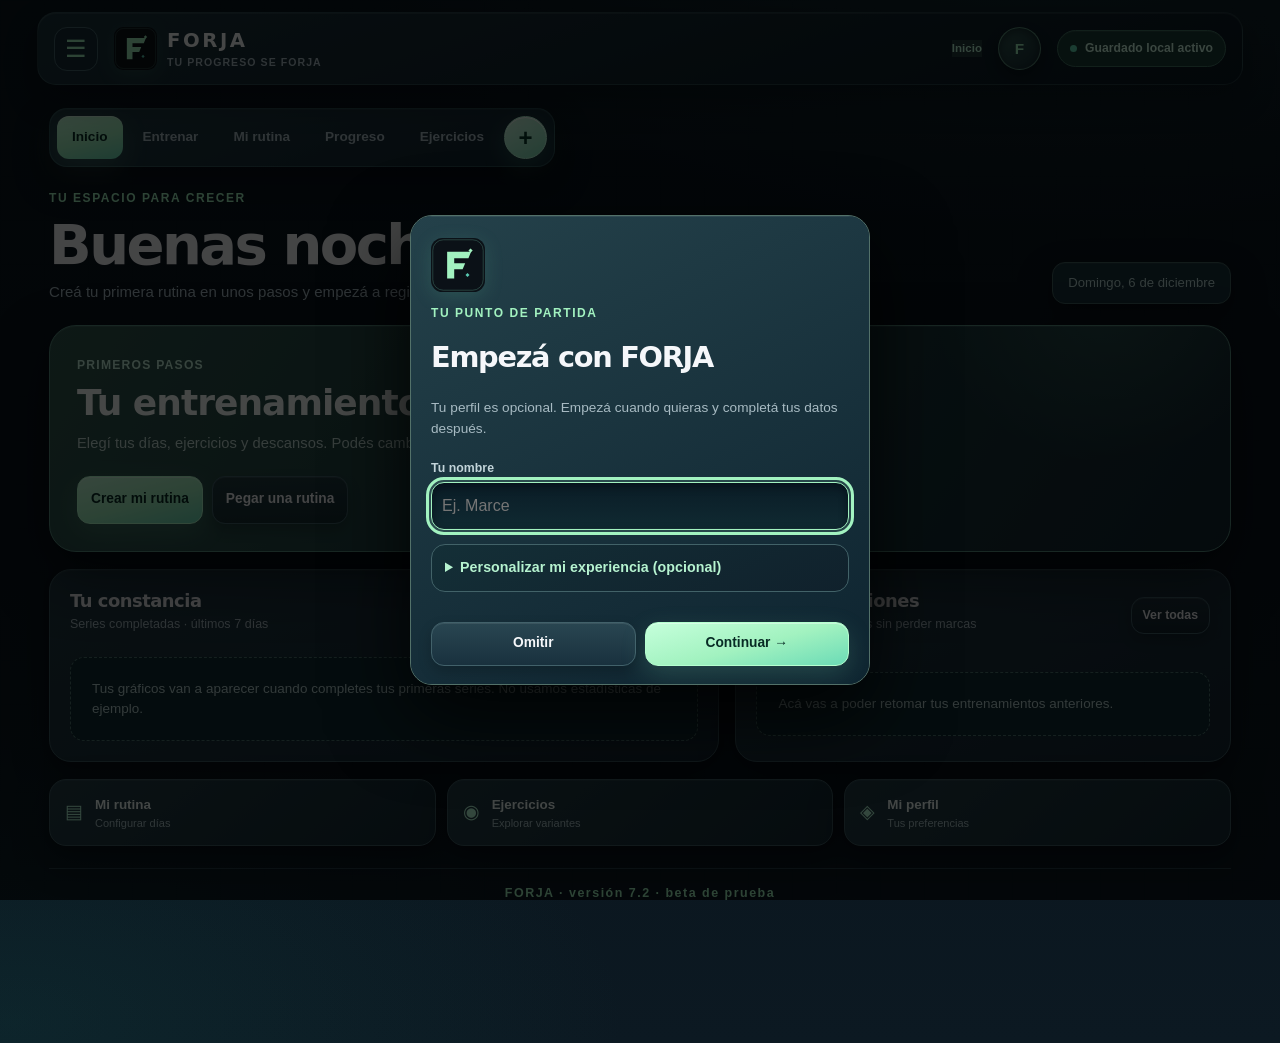
==== commit 4ad8e865: "FORJA 7.2 premium" ====
--- a/index.html
+++ b/index.html
@@ -15,8 +15,8 @@
 <link rel="apple-touch-icon" href="apple-touch-icon.png">
 <link rel="icon" type="image/png" sizes="32x32" href="favicon-32.png">
 <link rel="icon" type="image/png" sizes="192x192" href="icon-192.png">
-<meta name="description" content="FORJA APP: creá Tu Rutina y entrená con un registro claro de ejercicios, descansos, calendario y peso.">
-<title>FORJA APP · Tu Rutina y Entrenar</title>
+<meta name="description" content="FORJA: entrená con foco, registrá cada serie y seguí tu progreso a tu ritmo.">
+<title>FORJA · Tu progreso se forja</title>
 <style>
 :root{color-scheme:dark;--bg:#09131b;--bg2:#0d1c26;--card:#12222c;--card-hi:#192d37;--line:#29414a;--softline:#21363f;--txt:#f3f9fa;--muted:#a1b8bd;--mint:#a2f2c0;--mint-dark:#123c31;--amber:#f7c782;--red:#ff9e9a;--blue:#9ac5f4;--radius:19px;--shadow:0 16px 45px #00000028}
 *{box-sizing:border-box}html{scroll-behavior:smooth}body{margin:0;min-height:100vh;background:radial-gradient(ellipse 65% 28% at 90% -5%,#1c4a43 0%,transparent 88%),var(--bg);color:var(--txt);font-family:Inter,ui-sans-serif,-apple-system,BlinkMacSystemFont,"Segoe UI",Roboto,Arial,sans-serif;font-size:15px;line-height:1.5;font-variant-numeric:tabular-nums;-webkit-tap-highlight-color:transparent}
@@ -385,20 +385,408 @@
 .plan-load select{margin-top:6px;background:#0b1a23;border:1px solid #3c5760;color:var(--txt);border-radius:8px;padding:5px 8px;font-size:15px;max-width:100%}
 .guide-actions{display:flex;gap:8px;flex-wrap:wrap;align-items:center;margin-top:10px}.guide-meta{display:flex;gap:8px;flex-wrap:wrap;align-items:center}
 @media(pointer:coarse){.lib-add-to select,.plan-load select{font-size:16px!important}}
+/* ================= FORJA V7 ================= */
+:root{--ss:#9ac5f4;--ss-bg:#18304a;--ref:#f7c782;--ref-bg:#3a3020}
+.greet-head h1{margin-bottom:4px}
+.greet-head .eyebrow{text-transform:none;letter-spacing:.02em;font-size:.82rem}
+.greet-sub{margin:4px 0 0;color:#c9dcdf;font-size:.95rem}
+.mode-row{display:flex;align-items:center;justify-content:space-between;gap:10px;flex-wrap:wrap;border-top:1px solid var(--softline);margin-top:14px;padding-top:12px}
+.selector-compact{display:flex;align-items:center;justify-content:space-between;gap:12px}
+.sel-compact-text{min-width:0}
+.sel-compact-text strong{display:block;font-size:1rem;overflow:hidden;text-overflow:ellipsis;white-space:nowrap}
+.sel-compact-text small{color:var(--muted)}
+.training-selector.is-compact .selector-full{display:none}
+.training-selector.is-compact{padding:14px 16px}
+.training-selector.is-compact .mode-row{margin-top:12px;padding-top:10px}
+.selector-compact:not([hidden])+.selector-full{margin-top:14px;padding-top:14px;border-top:1px solid var(--softline)}
+.mode-label{color:var(--muted);font-size:.78rem;font-weight:750}
+.mode-switch .seg-btn{min-height:40px;padding:8px 14px}
+/* --- Focus --- */
+.focus{max-width:760px;margin:0 auto 22px}
+.focus-route{margin:0 0 12px}
+.focus-route-top{display:flex;justify-content:space-between;gap:10px;font-size:.8rem;color:var(--muted);font-weight:700}
+.focus-route-top b{color:var(--txt);font-size:.95rem}
+.focus-track{margin:8px 0 10px;height:8px}
+.focus-strip{display:flex;gap:6px;overflow-x:auto;padding:3px 2px 6px;scrollbar-width:thin}
+.fs-dot{flex:none;width:38px;height:38px;border-radius:12px;border:1px solid #3c5761;background:#13252e;color:#c3d7da;font-weight:850;font-size:.82rem;display:grid;place-items:center;position:relative}
+.fs-dot.is-partial{border-color:#5f8d76;background:#173a31}
+.fs-dot.is-done{background:#24543f;border-color:#5fbf8f;color:var(--mint)}
+.fs-dot.is-current{outline:2.5px solid var(--mint);outline-offset:1px;color:var(--txt)}
+.fs-dot.in-ss{border-color:#4f7398}
+.fs-dot.in-ss:not(.ss-end)::after{content:"";position:absolute;right:-7px;top:50%;width:8px;height:2px;background:var(--ss)}
+.focus-card{border:1px solid #33515b;border-radius:24px;background:linear-gradient(165deg,#173039 0%,#10212a 70%);padding:20px 20px 16px;box-shadow:var(--shadow)}
+.focus-card.is-locked{border-color:#3f6c58}
+.focus-tags{display:flex;flex-wrap:wrap;gap:6px;align-items:center}
+.focus-name{font-size:clamp(1.85rem,6.4vw,2.9rem);line-height:1.04;letter-spacing:-.05em;margin:12px 0 6px;font-weight:900;overflow-wrap:anywhere;text-wrap:balance}
+.focus-target{margin:0;color:#b9cfd2;font-size:.9rem}
+.focus-ex-progress{display:flex;align-items:center;gap:12px;margin:14px 0 4px}
+.set-dots{display:flex;gap:7px;flex-wrap:wrap;flex:1}
+.set-dot{width:40px;height:40px;border-radius:50%;border:2px solid #3f5d66;background:transparent;color:#a9c1c4;font-weight:850;font-size:.86rem;display:grid;place-items:center;padding:0}
+.set-dot.is-done{background:var(--mint);border-color:var(--mint);color:#0a2b20}
+.set-dot.is-current{border-color:var(--mint);color:var(--mint);box-shadow:0 0 0 4px #a2f2c022}
+.set-dot.is-pr{background:var(--amber);border-color:var(--amber);color:#3b2a0c}
+.set-dot:disabled{cursor:default;opacity:1}
+.set-count{font-weight:900;font-size:1.25rem;letter-spacing:-.03em;color:var(--txt)}
+.ss-tag{display:inline-flex;align-items:center;border-radius:20px;background:var(--ss-bg);color:var(--ss);border:1px solid #3d6188;padding:3px 9px;font-size:.72rem;font-weight:850}
+.ss-letter{display:grid;place-items:center;width:32px;height:32px;flex:none;border-radius:10px;background:var(--ss-bg);color:var(--ss);font-weight:900;border:1px solid #3d6188}
+/* entrada de la serie */
+.focus-entry{margin:16px 0 4px;border-top:1px solid var(--softline);padding-top:14px}
+.focus-entry.is-preparing{opacity:.92}
+.entry-head{display:flex;align-items:center;gap:8px;justify-content:space-between;margin-bottom:10px}
+.entry-head strong{font-size:1rem}
+.focus-fields{display:grid;grid-template-columns:1fr 1fr;gap:12px}
+.focus-fields.single{grid-template-columns:1fr}
+.stepper{background:#0d1d26;border:1px solid #33505a;border-radius:16px;padding:10px 10px 8px;min-width:0}
+.stepper-label{display:block;font-size:.74rem;font-weight:800;color:#b7cdd1;margin-bottom:6px}
+.stepper-row{display:grid;grid-template-columns:44px minmax(0,1fr) 44px;gap:6px;align-items:center}
+.step-btn{height:48px;border-radius:12px;border:1px solid #45646b;background:#172f39;color:var(--mint);font-size:1.5rem;font-weight:700;line-height:1;padding:0}
+.step-btn:active{background:#21424c}
+.stepper-input{width:100%;min-width:0;text-align:center;font-size:2rem;font-weight:900;letter-spacing:-.04em;background:transparent;border:0;border-bottom:2px solid #36535c;color:var(--txt);padding:4px 0;border-radius:0;font-variant-numeric:tabular-nums}
+.stepper-input:focus{outline:none;border-bottom-color:var(--mint)}
+.stepper-unit{display:block;text-align:center;font-size:.7rem;color:var(--muted);margin-top:4px}
+.focus-save{width:100%;min-height:56px;font-size:1.02rem;margin-top:14px;border-radius:15px}
+.entry-edit-actions{display:flex;justify-content:space-between;gap:8px;margin-top:8px}
+/* descanso dentro de Focus */
+.focus-rest{margin:16px 0 4px;padding:16px 10px 14px;border-radius:20px;background:radial-gradient(circle at 50% 30%,#1d3f45,#11242c 75%);border:1px solid #34565c;text-align:center}
+.rest-next{margin:10px 0 12px}
+.rest-next span{display:block;font-size:.72rem;color:var(--muted);font-weight:800}
+.rest-next strong{font-size:1rem}
+.rest-actions{display:grid;grid-template-columns:repeat(3,1fr);gap:8px}
+.rest-actions .btn.primary{grid-column:1/-1;min-height:48px}
+.rest-ring{position:relative;width:180px;height:180px;margin:0 auto}
+.rest-ring.big{width:min(230px,62vw);height:min(230px,62vw)}
+.ring-svg{width:100%;height:100%;transform:rotate(-90deg);display:block}
+.ring-track{fill:none;stroke:#23404a;stroke-width:7}
+.ring-progress{fill:none;stroke:var(--mint);stroke-width:7;stroke-linecap:round;stroke-dasharray:326.73;stroke-dashoffset:0;transition:stroke-dashoffset .3s linear,stroke .3s}
+.rest-ring.is-last .ring-progress{stroke:var(--amber)}
+.rest-ring-center{position:absolute;inset:0;display:flex;flex-direction:column;align-items:center;justify-content:center}
+.ring-time{font-size:clamp(2.4rem,11vw,3.3rem);font-weight:900;letter-spacing:-.055em;line-height:1;font-variant-numeric:tabular-nums}
+.rest-ring-center small{color:var(--muted);font-size:.74rem;margin-top:4px}
+.training-timer .rest-ring .clock{font-size:2.5rem;padding:0;line-height:1}
+.training-timer .rest-ring{margin-bottom:8px}
+.training-timer .action-row{display:grid;grid-template-columns:auto 1fr auto auto;gap:7px}
+/* estados */
+.focus-complete,.focus-locked{margin:16px 0 4px;border-top:1px solid var(--softline);padding-top:14px}
+.fc-title{color:var(--mint);font-weight:850;margin:0 0 6px}
+.focus-complete .btn.sm{margin-top:8px}
+/* referencias */
+.focus-ref{margin-top:14px;display:flex;flex-direction:column;gap:7px}
+.ref-row{display:grid;grid-template-columns:minmax(0,1fr);gap:1px;border-left:3px solid #55747d;background:#0f1f28;border-radius:10px;padding:8px 11px}
+.ref-row span{font-size:.72rem;color:var(--muted);font-weight:750}
+.ref-row strong{font-size:.92rem;overflow-wrap:anywhere}
+.ref-row small{font-size:.7rem;color:#c9b48f}
+.ref-row.last{border-left-color:var(--mint)}
+.ref-row.last.empty strong{color:var(--muted);font-weight:600}
+.ref-row.plan{border-left-color:#6fbf98}
+.ref-row.imported{border-left-color:var(--ref);background:#1e1d18}
+.focus-history{border:1px solid #2c4851;border-radius:12px;padding:0 11px;background:#0f1f28}
+.focus-history summary{cursor:pointer;padding:10px 0;font-weight:800;font-size:.85rem;display:flex;justify-content:space-between;gap:8px}
+.focus-history summary span{color:var(--muted);font-weight:600}
+.focus-history ol{list-style:none;margin:0;padding:0 0 10px}
+.focus-history li{display:grid;grid-template-columns:auto 1fr;gap:2px 10px;padding:7px 0;border-top:1px solid #213842;font-size:.82rem}
+.fh-date{color:var(--muted);white-space:nowrap}
+.fh-best{grid-column:2;color:var(--amber);font-size:.74rem}
+.focus-done{list-style:none;margin:12px 0 0;padding:0;display:grid;grid-template-columns:repeat(auto-fill,minmax(150px,1fr));gap:6px}
+.focus-done button{width:100%;display:flex;align-items:center;gap:8px;border:1px solid #35574b;background:#14302a;color:var(--txt);border-radius:11px;padding:8px 10px;text-align:left;min-height:44px}
+.focus-done button:disabled{cursor:default}
+.fd-n{display:grid;place-items:center;width:24px;height:24px;border-radius:50%;background:#28533f;color:var(--mint);font-size:.75rem;font-weight:850;flex:none}
+.fd-v{flex:1;font-weight:800;font-size:.86rem}
+.fd-e{font-size:.7rem;color:var(--muted)}
+.focus-nav{display:grid;grid-template-columns:repeat(auto-fit,minmax(0,1fr));grid-auto-flow:column;gap:6px;margin-top:14px;border-top:1px solid var(--softline);padding-top:12px}
+.focus-nav .btn{min-width:0;padding:10px 6px;white-space:nowrap}
+.focus .progression-tip{margin:0}
+/* lista completa */
+.ss-block{border:1px solid #33506e;border-left:4px solid var(--ss);border-radius:16px;padding:10px;background:#101f2c;display:flex;flex-direction:column;gap:10px}
+.ss-head{display:flex;align-items:center;gap:10px}
+.ss-head small{display:block;color:var(--muted);font-size:.74rem}
+.exercise-card.in-ss .exercise-num{background:var(--ss-bg);color:var(--ss)}
+.list-group-head{margin:8px 0 0}
+.plan-ref{font-size:.78rem;color:#cfe2d7;background:#132a25;border-radius:9px;padding:6px 9px;margin:6px 0}
+.plan-ref.imported{background:var(--ref-bg);color:#f5dfb8}
+.kcal-line{font-size:.8rem;color:#cfe3dd;margin:10px 0 0}
+.kcal-line strong{color:var(--mint)}
+.kcal-mini{font-size:.76rem;color:#bcd6cc;margin:0}
+/* editor visual */
+.plan-order-head{display:flex;justify-content:space-between;align-items:baseline;gap:10px;margin:0 0 10px;padding-bottom:8px;border-bottom:1px solid var(--softline)}
+.plan-order-head small{color:var(--muted)}
+.plan-group-panels{display:flex;flex-direction:column;gap:10px}
+.plan-group-tag{align-self:flex-start;display:inline-block;margin:2px 0 4px;font-size:.72rem;color:#b6d9c8;background:#1b3d34;border-radius:20px;padding:2px 8px}
+.plan-ss{border:1px solid #33506e;border-left:4px solid var(--ss);border-radius:16px;padding:10px;background:#101f2c;display:flex;flex-direction:column;gap:10px}
+.plan-ss-head{display:flex;align-items:center;gap:10px}
+.plan-ss-head small{display:block;color:var(--muted);font-size:.74rem}
+.plan-ss-rest{display:grid;grid-template-columns:1fr 1fr;gap:10px}
+.plan-ss-rest select,.plan-ex-fields select,.plan-ex-fields input{width:100%}
+.plan-ex-actions{flex-wrap:wrap}
+.plan-ex-fields .field.pw:last-child{grid-column:1/-1}
+.plan-ex-fields .field.rs select{min-height:46px;background:#0b1a23;border:1px solid #3c5760;color:var(--txt);border-radius:10px;padding:9px 8px;font-size:16px}
+.plan-ss-rest select{min-height:44px;background:#0b1a23;border:1px solid #3c5760;color:var(--txt);border-radius:10px;padding:8px;font-size:16px}
+/* configurar rutina */
+.setup-hub{display:flex;flex-direction:column;gap:14px}
+.hub-main{display:grid;grid-template-columns:minmax(0,1fr) auto;gap:16px;align-items:center;padding:16px;border-radius:16px;background:linear-gradient(135deg,#1b4a3d,#14303a);border:1px solid #4b8a70}
+.hub-main h2{font-size:1.35rem}
+.hub-main .subtext{color:#cfe8dc;margin-bottom:0}
+.hub-cta{min-height:52px;padding:12px 20px;font-size:.95rem}
+.hub-options{display:grid;grid-template-columns:repeat(3,minmax(0,1fr));gap:10px}
+.hub-option{display:flex;flex-direction:column;align-items:flex-start;gap:2px;text-align:left;border:1px solid #3c5963;background:#162d36;color:var(--txt);border-radius:14px;padding:13px 14px;min-height:72px}
+.hub-option small{color:var(--muted);font-size:.76rem}
+.hub-option[aria-expanded="true"]{border-color:var(--mint);background:#1b4036}
+.hub-foot{display:flex;justify-content:flex-end}
+.tpl-grid{display:grid;grid-template-columns:repeat(auto-fill,minmax(210px,1fr));gap:10px;margin:4px 0 10px}
+.tpl-card{display:flex;flex-direction:column;align-items:flex-start;gap:4px;text-align:left;border:1px solid #3c5963;background:#122630;color:var(--txt);border-radius:14px;padding:13px 14px;min-height:108px}
+.tpl-card small{color:var(--muted);font-size:.76rem;flex:1}
+.tpl-go{font-size:.76rem;font-weight:850;color:var(--mint)}
+.tpl-card.lib{border-style:dashed}
+/* asistente */
+.wizard-dialog .ex-inner{padding-bottom:20px}
+.wz-steps{display:flex;align-items:center;gap:6px}
+.wz-steps i{width:18px;height:2px;background:#3c5963}
+.wz-step{display:grid;place-items:center;width:30px;height:30px;border-radius:50%;border:2px solid #3c5963;color:var(--muted);font-weight:900;font-size:.82rem}
+.wz-step.is-current{border-color:var(--mint);color:var(--mint)}
+.wz-step.is-done{background:var(--mint);border-color:var(--mint);color:#0a2b20}
+.wz-sub{margin:18px 0 8px;font-size:.95rem}
+.wz-days{display:grid;grid-template-columns:repeat(7,minmax(0,1fr));gap:6px;margin-top:12px}
+.wz-days.wz-min{grid-template-columns:repeat(4,minmax(0,1fr))}
+.wz-day{min-height:52px;border:1px solid #3c5963;background:#162d36;color:var(--txt);border-radius:12px;font-size:1.2rem;font-weight:900;display:flex;flex-direction:column;align-items:center;justify-content:center;line-height:1}
+.wz-day small{font-size:.66rem;font-weight:700;color:var(--muted);margin-top:3px}
+.wz-day[aria-checked="true"],.wz-chip[aria-checked="true"]{background:var(--mint);border-color:var(--mint);color:#0a2b20}
+.wz-day[aria-checked="true"] small,.wz-chip[aria-checked="true"] small{color:#1c4a3a}
+.wz-chips{display:grid;grid-template-columns:repeat(auto-fill,minmax(190px,1fr));gap:8px;margin-top:10px}
+.wz-chip{display:flex;flex-direction:column;align-items:flex-start;gap:2px;text-align:left;border:1px solid #3c5963;background:#162d36;color:var(--txt);border-radius:13px;padding:11px 12px}
+.wz-chip small{color:var(--muted);font-size:.74rem}
+.wz-chip:disabled{opacity:.4}
+.wz-days-edit{margin-top:12px;border:1px solid #2f4b54;border-radius:12px;padding:0 12px;background:#10212a}
+.wz-days-edit summary{cursor:pointer;padding:11px 0;font-weight:800;font-size:.85rem}
+.wz-daydef{border-top:1px solid #213842;padding:10px 0}
+.wz-groups{display:flex;flex-wrap:wrap;gap:6px;margin-top:8px}
+.wz-ss{margin-top:14px}
+.wz-review-day{margin-top:14px;border:1px solid #2f4b54;border-radius:14px;padding:10px;background:#10212a}
+.wz-ex{display:flex;align-items:center;gap:8px;padding:8px 0;border-top:1px solid #1f363f}
+.wz-ex.in-ss{border-left:3px solid var(--ss);padding-left:8px}
+.wz-ex-main{flex:1;min-width:0;display:flex;flex-direction:column;gap:4px}
+.wz-ex-main select{width:100%;background:#0b1a23;border:1px solid #3c5760;color:var(--txt);border-radius:10px;padding:9px 10px;min-height:42px;font-size:16px}
+.wz-dose{font-size:.76rem;color:var(--muted)}
+/* importación */
+.import-summary.weights{font-size:.85rem}
+.imp-item.in-ss{box-shadow:inset 3px 0 0 var(--ss)}
+.imp-ref,.imp-log{display:flex;justify-content:space-between;gap:8px;align-items:center;font-size:.78rem;border-radius:8px;padding:6px 9px;margin:6px 0 0}
+.imp-ref{background:var(--ref-bg);color:#f5dfb8}
+.imp-log{background:#1b2c44;color:#cfe2ff}
+.log-opt{border-color:#5a7aa3}
+/* calorías en el resumen */
+.summary-kcal{border:1px solid #3a5f55;background:#13302a;border-radius:14px;padding:12px;margin:0 0 14px}
+.kcal-head{display:flex;justify-content:space-between;align-items:baseline;gap:8px}
+.kcal-head strong{font-size:1.35rem;letter-spacing:-.03em;color:var(--mint)}
+.kcal-head span{font-size:.72rem;color:#cfe8dc;font-weight:800}
+.kcal-levels{display:flex;margin:10px 0 6px;width:100%}
+.kcal-levels .seg-btn{flex:1;min-height:38px;padding:6px 8px;font-size:.76rem}
+.kcal-note{font-size:.74rem;color:#bcd6cc;margin:6px 0 0}
+/* perfil y avisos */
+.profile-fields{display:grid;grid-template-columns:1fr 1fr;gap:12px;margin-top:10px}
+.profile-note{margin-top:10px}
+.alert-actions{margin-top:12px;display:flex;gap:8px;flex-wrap:wrap}
+.pwa-limits{margin-top:12px;border:1px solid #2f4b54;border-radius:12px;padding:0 12px;background:#10212a}
+.pwa-limits summary{cursor:pointer;padding:11px 0;font-weight:800;font-size:.85rem}
+.pwa-limits p{font-size:.8rem}
+/* bienvenida */
+.welcome-dialog .summary-inner{display:flex;flex-direction:column;gap:12px}
+.welcome-dialog h2{font-size:1.5rem}
+.welcome-dialog .brand-icon{width:54px;height:54px;font-size:30px;border-radius:17px}
+.welcome-dialog .field small{color:var(--muted)}
+.greet-dialog{width:min(380px,calc(100vw - 32px));text-align:center;background:radial-gradient(circle at 50% 0%,#1d4a42 0%,#132833 62%)}
+.greet-dialog::backdrop{background:#000000c4;-webkit-backdrop-filter:blur(3px);backdrop-filter:blur(3px)}
+.greet-inner{padding:28px 22px 22px}
+.greet-ring{width:84px;height:84px;margin:0 auto 16px;border-radius:50%;display:grid;place-items:center;border:5px solid var(--mint);color:var(--mint);font-size:38px;font-weight:900;box-shadow:0 0 0 10px #a2f2c014}
+.greet-date{color:var(--mint)!important;font-size:.82rem!important;font-weight:800;margin:0 0 6px!important}
+.greet-dialog p{color:#cfe2e4;font-size:1.02rem;margin:0}
+.greet-dialog h2{font-size:clamp(2.2rem,10vw,3rem);letter-spacing:-.055em;line-height:1.02;margin:2px 0 10px;overflow-wrap:anywhere}
+.greet-next{font-size:.92rem!important}
+.greet-dialog .btn{margin-top:22px;width:100%;min-height:52px;font-size:.95rem}
+.greet-dialog[open] .greet-ring{animation:ringIn .6s ease-out}
+@keyframes ringIn{from{transform:scale(.7);opacity:0}to{transform:scale(1);opacity:1}}
+.update-bar{position:fixed;left:50%;bottom:calc(16px + env(safe-area-inset-bottom));transform:translateX(-50%);z-index:80;display:flex;align-items:center;gap:10px;background:#d3fbe2;color:#123328;padding:10px 12px 10px 16px;border-radius:14px;box-shadow:0 12px 42px #0007;font-size:.85rem;font-weight:800;max-width:calc(100vw - 24px)}
+.update-bar .btn{min-height:38px;background:#123328;color:#d3fbe2;border-color:#123328}
+@media(min-width:900px){.focus-fields{gap:16px}.focus-card{padding:26px 28px 20px}}
+@media(max-width:730px){.hub-main{grid-template-columns:1fr}.hub-options{grid-template-columns:1fr}.hub-option{min-height:58px}.profile-fields{grid-template-columns:1fr}.plan-ss-rest{grid-template-columns:1fr}}
+@media(max-width:420px){.focus-nav{grid-auto-flow:row;grid-template-columns:1fr 1fr}.focus-card{padding:16px 14px 14px;border-radius:20px}.stepper{padding:8px 7px}.stepper-row{grid-template-columns:38px minmax(0,1fr) 38px;gap:4px}.step-btn{height:44px}.stepper-input{font-size:1.7rem}.set-dot{width:36px;height:36px}.wz-days{gap:4px}.wz-day{min-height:46px;font-size:1.05rem}.training-timer .action-row{grid-template-columns:1fr 1fr}.training-timer .action-row #timerToggle{grid-column:1/-1;order:-1}}
+@media(prefers-reduced-motion:reduce){.ring-progress{transition:none}.greet-dialog[open] .greet-ring,.day-pick-dialog[open]{animation:none}}
+@media(max-width:400px){.stat-grid{grid-template-columns:1fr;gap:8px}.stat-card{min-width:0;display:grid;grid-template-columns:1fr auto;align-items:center;column-gap:10px}.stat-card strong{grid-row:1/3;grid-column:2;font-size:1.7rem}}
+
+/* Teléfono: saludo y elección del día en pop-ups; en la pantalla queda solo el entrenamiento */
+.day-trigger{display:none;width:100%;align-items:center;justify-content:space-between;gap:12px;text-align:left;border:1px solid #33515b;background:#12242d;color:var(--txt);border-radius:16px;padding:10px 12px 10px 14px;margin:2px 0 14px;cursor:pointer}
+.dt-main{min-width:0;display:flex;flex-direction:column}
+.dt-main strong{font-size:1rem;overflow:hidden;text-overflow:ellipsis;white-space:nowrap}
+.dt-main small{color:var(--muted);font-size:.76rem}
+.dt-action{flex:none;font-size:.78rem;font-weight:850;color:var(--mint);border:1px solid #4b8a70;border-radius:10px;padding:7px 11px}
+@media(max-width:730px){#view-workout .greet-head,#view-workout .training-selector{display:none}.day-trigger{display:flex}}
+.day-pick-dialog .summary-inner{max-height:calc(100dvh - 40px);overflow-y:auto;overscroll-behavior:contain}
+.dp-list{display:flex;flex-direction:column;gap:8px;margin:14px 0}
+.dp-day{display:flex;align-items:center;gap:12px;width:100%;text-align:left;border:1px solid #3c5963;background:#162d36;color:var(--txt);border-radius:16px;padding:12px;min-height:66px;cursor:pointer}
+.dp-day.is-next{border-color:#5fbf8f;background:#173a31}
+.dp-day.is-selected{outline:2.5px solid var(--mint);outline-offset:1px}
+.dp-day.is-empty{opacity:.62}
+.dp-text{flex:1;min-width:0;display:flex;flex-direction:column;gap:2px}
+.dp-text strong{font-size:.98rem;line-height:1.25}
+.dp-text small{color:var(--muted);font-size:.78rem}
+.dp-badges{display:flex;gap:6px;flex-wrap:wrap;margin-top:5px}
+.tag.next{background:#1b4738;color:var(--mint)}
+.dp-go{flex:none;font-size:1.5rem;line-height:1;color:var(--muted)}
+.dp-mode{display:flex;align-items:center;justify-content:space-between;gap:10px;border-top:1px solid var(--softline);padding-top:12px}
+.dp-mode>span{color:var(--muted);font-size:.8rem;font-weight:750}
+.dp-mode .seg-btn{min-height:40px;padding:8px 13px}
+.dp-more{margin-top:12px;border:1px solid #2f4b54;border-radius:12px;padding:0 12px;background:#10212a}
+.dp-more summary{cursor:pointer;padding:11px 0;font-weight:800;font-size:.85rem}
+.dp-more .field{margin-bottom:10px}
+.dp-more .btn{margin-bottom:12px}
+.dp-empty{margin:14px 0}
+.dp-empty-actions{display:flex;flex-wrap:wrap;gap:8px;justify-content:center;margin-top:14px}
+@keyframes sheetUp{from{transform:translateY(40px);opacity:.4}to{transform:none;opacity:1}}
+@media(max-width:730px){.day-pick-dialog{margin:auto auto 0;width:100%;max-width:100%;border-radius:22px 22px 0 0;border-bottom:0;max-height:90dvh}.day-pick-dialog[open]{animation:sheetUp .22s ease-out}.day-pick-dialog .summary-inner{max-height:90dvh;padding-bottom:calc(18px + env(safe-area-inset-bottom))}}
+
+
+/* ============= FORJA 7.1 · UX performance & brand system =============
+   Design tokens: dark graphite + copper (actions), green (completed), gold (records).
+   All records, exercises, migration IDs and app storage schema remain unchanged. */
+:root{
+ --bg:#0b1117;--bg2:#111b23;--card:#17242b;--card-hi:#22333c;--line:#35474f;
+ --softline:#293a42;--txt:#f5f7f8;--muted:#adbec3;--mint:#f28a48;--mint-dark:#422719;
+ --success:#a2f2c0;--amber:#f5ce82;--blue:#9ac5f4;--shadow:0 14px 38px #02060960;
+}
+body{background:radial-gradient(ellipse 72% 32% at 88% -12%,#4c291d85,transparent 78%),var(--bg);font-family:Inter,"Segoe UI Variable",-apple-system,BlinkMacSystemFont,"Segoe UI",Roboto,Arial,sans-serif;letter-spacing:.005em}
+h1,h2,h3,.focus-name,.brand-name{font-family:"Avenir Next","Segoe UI Variable Display",Inter,ui-sans-serif,system-ui,sans-serif}
+h1{font-weight:850;letter-spacing:-.05em}h2,h3{font-weight:780}
+.masthead{background:linear-gradient(180deg,#0b1117 88%,#0b1117f3);border-bottom-color:#33414a}
+.panel,.history-card,.stat-card,.guide-card,.lib-card{background:linear-gradient(160deg,#1a2b33,#142129);border-color:#34464e}
+.brand-icon{background:linear-gradient(150deg,#ffb178,var(--mint));color:#21150e;box-shadow:0 8px 23px #f28a482f}
+.brand-name{letter-spacing:.11em;font-weight:900}.brand-icon{background:transparent;box-shadow:none}.brand-icon svg{width:100%;height:100%;display:block}
+.btn.primary,.seg-btn[aria-pressed="true"],.nav-btn[aria-pressed="true"]{color:#26150e}
+.btn.primary{box-shadow:0 8px 18px #f28a4823}
+.btn.primary:active{transform:scale(.985)}
+.btn,.nav-btn,.step-btn,.mobile-more,.mobile-tab{transition:background-color .17s ease,color .17s ease,transform .16s ease}
+.btn:focus-visible,button:focus-visible,input:focus-visible,select:focus-visible,summary:focus-visible{outline-color:var(--mint)}
+.progress-track .fill{background:linear-gradient(90deg,#dc713b,#ffac6d)}
+.tag.good{background:#1c4835;color:#a2f2c0}.cal-date.has-finished{border-color:#58a37d;background:#204737;color:#cbffdc}
+.set-dot.is-done{background:var(--success);border-color:var(--success);color:#153025}
+.set-dot.is-pr{background:var(--amber);border-color:var(--amber)}
+.fs-dot.is-done{background:#254a36;border-color:#75ce9b;color:var(--success)}
+.focus-complete .fc-title,.session-state.finished,.ref-row.last{color:var(--success)}
+.ref-row.last{border-left-color:var(--success)}.ref-row.plan{border-left-color:var(--mint)}
+.hub-main{background:linear-gradient(125deg,#3b2a23,#1c2d35);border-color:#765340}.hub-main .subtext{color:#d8ccc5}.save-pill .save-dot{background:var(--success)}.record-row{background:#1a2a30}.week-dot.done{background:var(--success);border-color:var(--success)}
+.welcome-dialog .summary-inner{max-height:calc(100dvh - 50px);overflow-y:auto}
+.welcome-dialog h2{font-size:1.8rem;letter-spacing:-.045em}
+.profile-shortcut{width:42px;height:42px;flex:none;display:grid;place-items:center;border:1px solid #86553b;border-radius:50%;background:#3b281f;color:#ffb27b;font-size:.96rem;font-weight:900;cursor:pointer}
+.profile-avatar{width:51px;height:51px;display:grid;place-items:center;border-radius:17px;background:#3f2c24;border:1px solid #ad7047;color:#ffd0a2;font-size:1.55rem;font-weight:900;flex:none}
+.profile-heading{display:flex;align-items:center;gap:13px;margin-bottom:12px}
+.profile-heading p{margin:4px 0 0}.profile-safety-note{font-size:.8rem;background:#1b3036;border:1px solid #37515a;padding:10px 12px;border-radius:12px}
+.profile-fields .field label{font-size:.82rem;color:#d6e2e4}
+.profile-note{line-height:1.55}
+.welcome-optional{border:1px solid #40525b;background:#14242b;border-radius:14px;padding:0 13px;margin:2px 0}
+.welcome-optional>summary{font-size:.89rem;font-weight:800;cursor:pointer;padding:12px 0;color:#ffbd8f;list-style:revert}
+.welcome-optional .profile-fields{padding-bottom:10px}
+.welcome-optional .toggle-list{padding-bottom:12px}
+.plan-advanced{border:1px solid #3a4a51;border-radius:14px;background:#12212a;overflow:hidden}
+.plan-advanced>summary{cursor:pointer;padding:15px;font-size:.88rem;font-weight:780;color:#b4c7ca}
+.plan-advanced .panel{margin:0;border:0;border-top:1px solid #3a4a51;border-radius:0}
+.profile-nudge{display:flex;align-items:center;justify-content:space-between;gap:13px;background:linear-gradient(120deg,#33271f,#242c2d);border:1px solid #775a44;border-radius:14px;padding:13px 14px;margin-bottom:13px}
+.profile-nudge strong{font-size:.88rem;color:#ffd1af}.profile-nudge p{font-size:.78rem;margin:2px 0 0}.nudge-actions{display:flex;gap:7px;flex-wrap:wrap;flex:none}
+.forja-quicknav{display:flex;gap:8px;margin:0 0 19px;flex-wrap:wrap}
+.forja-quicknav .nav-btn{background:#18262d;border:1px solid #3a5058;border-radius:12px;padding:10px 16px;font-size:.88rem;min-height:43px}
+.forja-quicknav .nav-btn[aria-pressed="true"]{background:#f28a48;border-color:#f28a48;box-shadow:0 5px 16px #f28a4824}
+.mobile-tabs{display:none}
+/* compact Focus: active set stays accessible while rest is counting */
+.focus{max-width:770px}.focus-route{margin-bottom:8px}.focus-track{height:6px;margin:7px 0}
+.focus-strip{gap:5px;padding-bottom:4px}.fs-dot{width:34px;height:34px;border-radius:10px}
+.focus-card{background:linear-gradient(160deg,#1b3039,#111f27 78%);border-color:#3c5460;box-shadow:0 22px 48px #02060940}
+.focus-name{font-size:clamp(1.55rem,5.4vw,2.35rem);line-height:1.1;margin:9px 0 5px}
+.focus-tags .training-muscle-tag{background:#382e25;border-color:#71503c;color:#ffd6b7}
+.focus-ex-progress{margin:10px 0 3px}.set-dot{width:35px;height:35px}
+.focus-entry{margin:10px 0 2px;padding-top:11px}
+.focus-rest{margin:10px 0 5px;padding:10px 12px;border-radius:15px;text-align:left;background:linear-gradient(115deg,#213239,#162831);display:grid;grid-template-columns:82px minmax(0,1fr);column-gap:12px;align-items:center}
+.focus-rest .rest-ring.big{width:82px;height:82px;grid-column:1;grid-row:1/3;margin:0}
+.focus-rest .ring-time{font-size:1.38rem}.focus-rest .rest-ring-center small{font-size:.59rem;margin-top:1px}
+.focus-rest .rest-next{margin:0;min-width:0;grid-column:2;grid-row:1}
+.focus-rest .rest-next strong{display:block;font-size:.86rem;line-height:1.3;overflow-wrap:anywhere}
+.focus-rest .rest-next span{font-size:.64rem;letter-spacing:.08em;text-transform:uppercase}
+.focus-rest .rest-actions{display:flex;grid-column:1/-1;flex-wrap:wrap;gap:5px;margin-top:8px}
+.focus-rest .rest-actions .btn{flex:1 1 auto;min-width:60px;min-height:37px;font-size:.76rem;padding:6px 7px}
+.focus-rest .rest-actions .btn.ghost{flex:1 1 auto;min-height:37px}
+.focus-fields{gap:8px}.stepper{padding:7px}.stepper-row{grid-template-columns:36px minmax(0,1fr) 36px;gap:3px}
+.step-btn{height:43px;border-radius:9px}.stepper-input{font-size:1.55rem}
+.stepper-label{font-size:.75rem}.stepper-unit{font-size:.7rem}
+.focus-save{margin-top:9px;min-height:49px}
+.focus-last-set{font-size:.78rem;color:#cadbd8;margin:-2px 0 9px;padding:7px 10px;border-radius:9px;border-left:3px solid var(--success);background:#17302c}
+.focus-last-set strong{color:#e8fff1}
+.focus-ref{margin-top:10px}
+.ref-row{padding:7px 10px}.ref-row strong{font-size:.84rem}.ref-row span{font-size:.69rem}
+.focus-route-top{font-size:.75rem}
+.focus-quick-save{display:none}
+.lib-filter-details{margin-top:10px;border:1px solid #364952;border-radius:12px;background:#14252d;padding:0 12px}
+.lib-filter-details>summary{cursor:pointer;padding:10px 0;color:#e0ecec;font-weight:760;font-size:.86rem}
+.lib-filter-detail-body{padding-bottom:11px}
+.lib-quick{display:flex;overflow-x:auto;gap:7px;margin:10px 0 3px;padding-bottom:3px;scrollbar-width:thin}
+.lib-quick-btn{flex:none;border:1px solid #445862;border-radius:23px;padding:8px 13px;color:#d7e1e3;background:#1b3039;min-height:37px;font-size:.78rem;font-weight:750}
+.lib-quick-btn[aria-pressed="true"]{background:var(--mint);border-color:var(--mint);color:#28160d}
+.wz-review-day>summary{display:flex;align-items:center;gap:9px;padding:10px 4px;cursor:pointer;color:#f3f7f7;font-size:.87rem;font-weight:800}
+.wz-review-day>summary small{display:block;color:var(--muted);font-weight:600;font-size:.73rem}
+.wz-review-body{padding-top:6px}
+@media(max-width:730px){
+ .forja-quicknav{display:none}
+ .app{padding-bottom:calc(145px + env(safe-area-inset-bottom))}
+ .mobile-tabs{display:grid;grid-template-columns:repeat(5,minmax(0,1fr));align-items:stretch;position:fixed;left:0;right:0;bottom:0;z-index:67;padding:7px max(4px,env(safe-area-inset-right)) calc(7px + env(safe-area-inset-bottom)) max(4px,env(safe-area-inset-left));gap:2px;background:#101a21f5;backdrop-filter:blur(16px);-webkit-backdrop-filter:blur(16px);border-top:1px solid #344850;box-shadow:0 -10px 30px #0005}
+ .mobile-tab,.mobile-more{background:transparent;border:0;border-radius:11px;color:#acbdc2;display:flex;flex-direction:column;align-items:center;justify-content:center;gap:2px;min-width:0;min-height:52px;padding:6px 1px;font-weight:730;font-size:.66rem;line-height:1.15}
+ .mobile-tab svg,.mobile-more svg{width:21px;height:21px;fill:none;stroke:currentColor;stroke-width:1.9;stroke-linecap:round;stroke-linejoin:round}
+ .mobile-more svg circle{fill:currentColor;stroke:none}
+ .mobile-tab[aria-pressed="true"]{background:#3b2b22;color:#ffae77;box-shadow:none}
+ .mobile-tab[aria-pressed="true"] svg{stroke:#ffae77}
+ .mobile-tab:active,.mobile-more:active{transform:scale(.94)}
+ .menu-panel{top:calc(67px + var(--sat));max-height:calc(100dvh - 150px - var(--sat));border-color:#6a4b37}
+ .masthead{gap:8px}.brand-sub{display:none}.save-pill:not(.warning){display:none}
+ .brand-name{font-size:1.05rem}.profile-shortcut{width:39px;height:39px}
+ #view-workout .greet-head:not([hidden]){display:block;margin:7px 0 12px}
+ #view-workout .greet-head h1{font-size:1.4rem;margin:3px 0 0}
+ #view-workout .greet-head .eyebrow{font-size:.7rem}
+ #view-workout .greet-head .greet-sub{font-size:.81rem;margin:3px 0 0}
+ .focus{margin-bottom:14px}
+ .focus-route-top{font-size:.73rem}.focus-strip{margin-bottom:0}
+ .focus-card{padding:13px 13px 14px;border-radius:17px}
+ .focus-name{font-size:clamp(1.4rem,5.2vw,1.82rem)}
+ .focus-target{font-size:.79rem;line-height:1.34}
+ .focus-tags{gap:4px}.focus-tags span{font-size:.65rem}
+ .focus-ex-progress{gap:5px}
+ .set-dot{width:34px;height:34px}.set-dots{gap:5px}.set-count{font-size:1rem}
+ .day-trigger{margin:0 0 9px;padding:8px 11px;min-height:55px;border-color:#46565c}
+ .day-trigger .dt-main small{font-size:.68rem}.day-trigger .dt-action{padding:6px 9px;color:#ffb688;border-color:#80543e}
+ .focus-save{margin-bottom:4px}
+ .focus-quick-save{display:flex;position:fixed;bottom:calc(71px + env(safe-area-inset-bottom));left:12px;right:12px;z-index:64;width:calc(100% - 24px);max-width:750px;margin:0 auto;min-height:47px;border-radius:13px;box-shadow:0 10px 34px #0009}
+ .focus-quick-save[hidden]{display:none!important}
+ .focus-entry .focus-save{display:none}
+ .focus-card{padding-bottom:14px}
+ .toast{top:auto;bottom:calc(139px + env(safe-area-inset-bottom));max-width:calc(100% - 25px)}
+ .profile-nudge{align-items:center;flex-direction:row;gap:8px;padding:9px 10px}.profile-nudge strong{font-size:.78rem}.profile-nudge p{display:none}.nudge-actions{width:auto;flex:none;gap:3px}.nudge-actions .btn{min-height:35px;padding:5px 9px;font-size:.72rem}.nudge-actions .btn.ghost{font-size:1.2rem;min-width:29px;padding:3px 5px}
+ .profile-fields{grid-template-columns:1fr}
+ .lib-filters{padding:14px}.lib-filter-details{padding:0 10px}
+ .lib-status{gap:5px;margin-top:9px}
+ .day-pick-dialog{margin:auto auto 0}
+}
+@media(max-width:350px){.mobile-tab,.mobile-more{font-size:.6rem}.profile-shortcut{width:34px;height:34px}.brand-name{font-size:.93rem}.focus-rest{grid-template-columns:72px minmax(0,1fr);padding:8px}.focus-rest .rest-ring.big{width:72px;height:72px}.focus-rest .rest-actions .btn{font-size:.7rem}}
+@media(prefers-reduced-motion:reduce){.mobile-tab,.mobile-more,.btn,.nav-btn,.step-btn{transition:none!important}}
+
 </style>
+<link rel="stylesheet" href="premium.css?v=7.2.0">
 </head>
 <body>
 <div class="app">
   <header class="masthead">
     <button type="button" class="menu-toggle" id="menuToggle" aria-controls="mainMenu" aria-expanded="false" aria-label="Abrir menú de secciones">☰</button>
-    <div class="identity"><div class="brand-icon" aria-hidden="true">F</div><div><div class="brand-name">FORJA</div><span class="brand-sub">FORJA APP</span></div></div>
-    <span class="view-chip" id="currentViewName">Entrenar</span>
+    <button type="button" class="identity home-brand" id="homeBrand" aria-label="Ir al inicio de FORJA"><div class="brand-icon" aria-hidden="true"><svg class="forja-mark" viewBox="0 0 512 512" focusable="false" aria-hidden="true"><rect width="512" height="512" rx="109" fill="#0b1117"/><rect x="17" y="17" width="478" height="478" rx="100" fill="none" stroke="#4d8274" stroke-width="4"/><path d="M153 130H380L355 193H220V239H324L300 297H220V385H153Z" fill="#a2f2c0"/><path d="M375 99L395 119L375 139L355 119Z" fill="#a2f2c0"/><path d="M346 331L365 350L346 369L327 350Z" fill="#59c9b1"/></svg></div><div><div class="brand-name">FORJA</div><span class="brand-sub">TU PROGRESO SE FORJA</span></div></button>
+    <span class="view-chip" id="currentViewName">Inicio</span>
+    <button type="button" class="profile-shortcut" id="profileShortcut" aria-label="Abrir mi perfil" title="Mi perfil"><span id="profileInitial">U</span></button>
     <div class="save-pill" id="savePill" role="status"><span class="save-dot" aria-hidden="true"></span><span id="saveIndicator">Comprobando guardado…</span></div>
   </header>
   <div class="menu-layer" id="menuLayer" hidden>
     <button type="button" class="menu-dismiss" id="menuDismiss" aria-label="Cerrar menú"></button>
     <nav class="menu-panel" id="mainMenu" aria-label="Secciones de FORJA">
       <div class="menu-kicker">Ir a una sección</div>
+      <button class="menu-item nav-btn" type="button" data-view="home" aria-pressed="true"><span class="menu-symbol">⌂</span> Inicio</button>
       <button class="menu-item nav-btn" type="button" data-view="workout" aria-pressed="true"><span class="menu-symbol">▣</span> Entrenar</button>
       <button class="menu-item nav-btn" type="button" data-view="plan" aria-pressed="false"><span class="menu-symbol">✎</span> Tu Rutina</button>
       <button class="menu-item nav-btn" type="button" data-view="library" aria-pressed="false"><span class="menu-symbol">▤</span> Biblioteca de ejercicios</button>
@@ -411,28 +799,87 @@
       <p class="menu-caption" id="menuCaption">Podés instalar FORJA como app.</p>
     </nav>
   </div>
+  <nav class="forja-quicknav" aria-label="Accesos principales">
+    <button type="button" class="nav-btn" data-view="home" aria-pressed="true">Inicio</button>
+    <button type="button" class="nav-btn" data-view="workout" aria-pressed="true">Entrenar</button>
+    <button type="button" class="nav-btn" data-view="plan" aria-pressed="false">Mi rutina</button>
+    <button type="button" class="nav-btn" data-view="progress" aria-pressed="false">Progreso</button>
+    <button type="button" class="nav-btn" data-view="library" aria-pressed="false">Ejercicios</button>
+    <button type="button" class="desktop-quick" id="desktopQuick" aria-label="Acciones rápidas" aria-expanded="false" aria-controls="premiumQuickMenu">+</button>
+  </nav>
+  <nav class="mobile-tabs" aria-label="Navegación principal">
+    <button type="button" class="nav-btn mobile-tab" data-view="home" aria-pressed="true" aria-label="Inicio"><svg viewBox="0 0 24 24" aria-hidden="true"><path d="m3 11 9-7 9 7v9h-7v-6h-4v6H3z"/></svg><span>Inicio</span></button>
+    <button type="button" class="nav-btn mobile-tab" data-view="workout" aria-pressed="false" aria-label="Entrenar"><svg viewBox="0 0 24 24" aria-hidden="true"><path d="M4 9v6m3-9v12M17 6v12m3-9v6M7 12h10"/></svg><span>Entrenar</span></button>
+    <button type="button" class="nav-btn mobile-tab" data-view="plan" aria-pressed="false" aria-label="Mi rutina"><svg viewBox="0 0 24 24" aria-hidden="true"><rect x="4" y="3.5" width="16" height="17" rx="2"/><path d="M8 8h8M8 12h8M8 16h5"/></svg><span>Rutina</span></button>
+    <button type="button" class="quick-fab" id="mobileQuick" aria-label="Abrir acciones rápidas" aria-expanded="false" aria-controls="premiumQuickMenu">+</button>
+    <button type="button" class="nav-btn mobile-tab" data-view="progress" aria-pressed="false" aria-label="Progreso"><svg viewBox="0 0 24 24" aria-hidden="true"><path d="M3 18.5h18M5 15l5-5 3 3 6-7M16 6h3v3"/></svg><span>Progreso</span></button>
+    <button type="button" class="mobile-more" id="mobileMore" aria-label="Más secciones" aria-haspopup="menu" aria-expanded="false"><svg viewBox="0 0 24 24" aria-hidden="true"><circle cx="5" cy="12" r="1"/><circle cx="12" cy="12" r="1"/><circle cx="19" cy="12" r="1"/></svg><span>Más</span></button>
+  </nav>
+  <div class="quick-menu" id="premiumQuickMenu" hidden role="group" aria-label="Acciones rápidas">
+    <span class="quick-menu-title">Acciones rápidas</span>
+    <button type="button" class="quick-menu-btn" data-premium-quick="train"><span class="qicon">✧</span>Entrenar ahora</button>
+    <button type="button" class="quick-menu-btn" data-premium-quick="wizard"><span class="qicon">＋</span>Crear una rutina</button>
+    <button type="button" class="quick-menu-btn" data-premium-quick="import"><span class="qicon">⤓</span>Pegar rutina existente</button>
+    <button type="button" class="quick-menu-btn" data-premium-quick="library"><span class="qicon">▤</span>Ver biblioteca de ejercicios</button>
+  </div>
   <div class="notice" id="scriptNotice"><strong>Este visor todavía no activó la rutina interactiva.</strong> Si los botones no responden o ves «Comprobando guardado», abrí el archivo como página HTML en un navegador que permita ejecutar JavaScript. Algunas vistas previas de archivos lo bloquean.</div>
   <div class="notice" id="storageWarning" hidden><strong>Atención: guardado local no disponible.</strong> Los cambios solo permanecerán mientras este archivo siga abierto. Probá abrirlo en un navegador completo y exportá una copia JSON en Ajustes.</div>
   <noscript><div class="bottom-noscript"><strong>Este visor no ejecuta JavaScript.</strong> Para registrar tus entrenamientos, abrí el archivo HTML en Safari, Chrome u otro navegador que permita ejecutar archivos HTML locales. La vista previa de Archivos puede no hacerlo.</div></noscript>
   <main>
+    <section id="view-home" class="view" hidden aria-label="Inicio de FORJA">
+      <div class="home-heading">
+        <div><span class="home-overline">TU ESPACIO PARA CRECER</span><h1 id="homeGreeting">Tu progreso se forja.</h1><p id="homeWelcome">Cada serie cuenta. Todo listo para tu entrenamiento.</p></div>
+        <span class="home-date" id="homeDate"></span>
+      </div>
+      <section class="home-hero" aria-label="Tu próximo entrenamiento">
+        <div class="home-hero-copy"><span id="homeHeroKicker">TU RUTINA</span><h2 id="homePlanName">Preparando tu entrenamiento…</h2><p id="homePlanDetail"></p>
+          <div class="home-hero-actions"><button type="button" class="btn primary" id="homePrimary">Empezar entrenamiento</button><button type="button" class="btn ghost" id="homeSecondary">Ver mi rutina</button></div>
+        </div>
+        <div class="home-ring" id="homeRing" role="progressbar" aria-label="Series completadas de la sesión" aria-valuemin="0" aria-valuemax="100" aria-valuenow="0">
+          <svg viewBox="0 0 120 120" aria-hidden="true"><circle class="track" cx="60" cy="60" r="48"/><circle class="bar" id="homeRingBar" cx="60" cy="60" r="48"/></svg>
+          <div style="display:flex;flex-direction:column;align-items:center;gap:0"><strong id="homePercent">0%</strong><small>de la sesión</small></div>
+        </div>
+      </section>
+      <section class="home-stats" id="homeStats" aria-label="Resumen de tu actividad">
+        <article class="home-stat"><span class="stat-icon" aria-hidden="true">✦</span><strong id="homeCompleted">0</strong><span>Entrenamientos terminados</span></article>
+        <article class="home-stat"><span class="stat-icon" aria-hidden="true">✓</span><strong id="homeSeries">0</strong><span>Series completadas</span></article>
+        <article class="home-stat"><span class="stat-icon" aria-hidden="true">↗</span><strong id="homeWeekDays">0</strong><span>Días activos · 7 días</span></article>
+      </section>
+      <div class="home-lower">
+        <section class="home-trend" aria-label="Actividad de la última semana"><div class="panel-heading"><div><h2>Tu constancia</h2><p class="subtext">Series completadas · últimos 7 días</p></div><span class="pill">Esta semana</span></div><div id="homeWeeklyChart"></div></section>
+        <section class="home-recent" aria-label="Entrenamientos recientes"><div class="panel-heading"><div><h2>Últimas sesiones</h2><p class="subtext">Retomá tus registros sin perder marcas</p></div><button class="btn sm ghost" type="button" id="homeSeeHistory">Ver todas</button></div><div class="home-recent-list" id="homeRecentList"></div></section>
+      </div>
+      <div class="home-shortcuts" aria-label="Accesos desde inicio">
+        <button type="button" class="home-shortcut" data-home-to="plan"><span class="glyph">▤</span><span><strong>Mi rutina</strong><small>Configurar días</small></span></button>
+        <button type="button" class="home-shortcut" data-home-to="library"><span class="glyph">◉</span><span><strong>Ejercicios</strong><small>Explorar variantes</small></span></button>
+        <button type="button" class="home-shortcut" data-home-to="settings"><span class="glyph">◈</span><span><strong>Mi perfil</strong><small>Tus preferencias</small></span></button>
+      </div>
+    </section>
     <section id="view-workout" class="view">
-      <div class="page-head tight-head"><div class="eyebrow">ENTRENAR</div><h1>Tu entrenamiento.</h1></div>
+      <div class="page-head tight-head greet-head" id="greetHead"><div class="eyebrow" id="greetKicker">Entrenar</div><h1 id="greetTitle">Tu entrenamiento.</h1><p class="greet-sub" id="greetSub"></p></div>
+      <aside class="profile-nudge" id="profileNudge" hidden aria-label="Completar perfil"><div><strong>¿Personalizamos tu experiencia?</strong><p>Podés completar tu perfil cuando quieras.</p></div><div class="nudge-actions"><button type="button" class="btn sm primary" id="profileNudgeGo">Perfil</button><button type="button" class="btn sm ghost" id="profileNudgeClose" aria-label="No volver a sugerir completar el perfil">×</button></div></aside>
       <div class="install-card" id="installCard" hidden><div><strong>📲 Usá FORJA como app</strong><span id="installCardText"></span></div><div class="install-card-actions"><button type="button" class="btn sm primary" id="installCardButton" hidden>Instalar</button><button type="button" class="btn sm ghost" id="installCardDismiss" aria-label="Ocultar sugerencia de instalación">✕</button></div></div>
       <section class="panel training-selector" aria-label="Seleccionar entrenamiento">
+        <div class="selector-compact" id="selectorCompact" hidden><div class="sel-compact-text"><strong id="selCompactTitle">Día 1</strong><small id="selCompactMeta"></small></div><button type="button" class="btn sm" id="selectorToggle" aria-expanded="false" aria-controls="selectorFull">Cambiar día</button></div>
+        <div class="selector-full" id="selectorFull">
         <div class="training-controls">
           <div class="field"><label for="trainDate">Fecha</label><input type="date" id="trainDate" required></div>
           <div class="field"><label for="trainDay">Entrenamiento</label><select id="trainDay"></select></div>
           <div class="training-week"><small>PLAN ANUAL</small><strong id="trainWeekBadge">Semana 1 / 52</strong></div>
         </div>
         <div class="training-summary" id="trainDaySummary"></div>
+        </div>
+        <div class="mode-row"><span class="mode-label">Pantalla de entrenamiento</span><div class="seg mode-switch" role="group" aria-label="Modo de entrenamiento"><button type="button" class="seg-btn" data-mode="focus" aria-pressed="true">Focus</button><button type="button" class="seg-btn" data-mode="list" aria-pressed="false">Lista completa</button></div></div>
       </section>
+      <button type="button" class="day-trigger" id="dayTrigger" aria-haspopup="dialog" aria-controls="dayPickDialog"><span class="dt-main"><strong id="dayTriggerTitle">Día 1</strong><small id="dayTriggerMeta"></small></span><span class="dt-action">Cambiar</span></button>
+      <section class="focus" id="focusView" aria-label="Entrenamiento en modo Focus"></section>
       <section class="panel training-timer" id="timerPanel" aria-label="Cronómetro de descanso">
         <div class="panel-heading"><h2>Descanso</h2><span class="pill" id="timerState">Listo</span></div>
         <div class="training-timer-layout"><div class="timer-setup-note"><span>Descanso configurado</span><strong id="trainingRestLabel">01:30</strong><small id="timerNote">Se aplica a todos los botones «Activar descanso».</small></div>
-          <div class="rest-clock"><div class="clock" id="timerDisplay" role="timer" aria-label="Tiempo de descanso">01:30</div><div class="timer-msg" id="timerMessage" aria-live="polite">Listo para activar el descanso.</div><div class="action-row"><button type="button" id="timerToggle" class="btn primary wide">▶ Iniciar</button><button type="button" id="timerPlus" class="btn" aria-label="Agregar 15 segundos">+15 s</button><button type="button" id="timerReset" class="btn" aria-label="Reiniciar descanso">↺</button></div></div>
+          <div class="rest-clock"><div class="rest-ring"><svg class="ring-svg" viewBox="0 0 120 120" aria-hidden="true" focusable="false"><circle class="ring-track" cx="60" cy="60" r="52"/><circle class="ring-progress" cx="60" cy="60" r="52"/></svg><div class="rest-ring-center"><div class="clock" id="timerDisplay" role="timer" aria-label="Tiempo de descanso">01:30</div></div></div><div class="timer-msg" id="timerMessage" aria-live="polite">Listo para activar el descanso.</div><div class="action-row"><button type="button" id="timerMinus" class="btn" aria-label="Quitar 15 segundos">−15 s</button><button type="button" id="timerToggle" class="btn primary wide">▶ Iniciar</button><button type="button" id="timerPlus" class="btn" aria-label="Agregar 15 segundos">+15 s</button><button type="button" id="timerReset" class="btn" aria-label="Reiniciar descanso">↺</button></div></div>
         </div>
       </section>
-      <section class="exercise-main" aria-label="Ejercicios de hoy">
+      <section class="exercise-main" id="listView" aria-label="Ejercicios de hoy">
         <div class="section-heading training-exercise-heading"><div><h2 id="workoutTitle">Tu entrenamiento</h2><p id="workoutSubtitle">Tus ejercicios elegidos.</p></div><div class="section-actions"><button type="button" id="openGuideForDay" class="btn sm">▧ Guía visual</button><button type="button" id="expandAll" class="btn sm ghost">Expandir todos</button></div></div>
         <div id="exerciseList" class="exercise-list grouped-exercises"></div>
       </section>
@@ -441,6 +888,7 @@
         <div class="progress-head"><span class="mini-label">Series completadas</span><strong id="progressCount">0 / 0</strong></div>
         <div class="progress-track" role="progressbar" aria-label="Progreso del entrenamiento" aria-valuemin="0" aria-valuemax="100" aria-valuenow="0" id="sessionProgressTrack"><div class="fill" id="progressFill"></div></div>
         <div class="progress-meta"><span id="progressPercent">0% hecho</span><span id="progressRemaining">0 pendientes</span></div>
+        <p class="kcal-line" id="sessionKcal" hidden></p>
         <p class="session-state" id="sessionState">Tu registro de hoy.</p>
         <p class="wake-note" id="wakeNote" hidden>☀ La pantalla se mantiene encendida mientras entrenás.</p>
         <button type="button" class="btn primary flex" id="finishSession" disabled>✓ Finalizar entrenamiento</button>
@@ -452,11 +900,22 @@
 
     <section id="view-plan" class="view" hidden>
       <div class="page-head"><div class="eyebrow">PERSONALIZACIÓN</div><h1>Tu Rutina.</h1><p>Organizá cada día como quieras. Elegir grupos musculares no añade ejercicios: seleccioná solamente los que vayas a hacer.</p></div>
-      <section class="panel import-cta" aria-label="Pegar rutina desde notas"><div><h2>¿Ya tenés tu rutina escrita?</h2><p class="subtext">Pegala tal como la tenés en tus notas, WhatsApp o una planilla. FORJA detecta los días, los ejercicios, las series y las repeticiones, y te muestra todo para revisar antes de aplicarlo.</p></div><div class="import-cta-actions"><button type="button" class="btn primary" id="openImport">📋 Pegar mi rutina</button><button type="button" class="btn ghost" id="copyRoutine">⧉ Copiar mi rutina como texto</button></div><div class="notice import-undo" id="importUndo" hidden><p>Aplicaste una rutina pegada. ¿No era lo que querías?</p><button type="button" class="btn sm" id="undoImport">↶ Deshacer y volver a la anterior</button></div></section>
-      <section class="panel plan-overview" aria-label="Configuración del plan anual">
+      <section class="panel setup-hub" id="setupHub" aria-label="Configurar tu rutina">
+        <div class="hub-main"><div><h2>Armá tu rutina en tres pasos</h2><p class="subtext">Elegí cuántos días entrenás, tu objetivo y el equipo que tenés. FORJA propone ejercicios de la biblioteca y vos revisás todo antes de aplicarlo.</p></div><button type="button" class="btn primary hub-cta" id="openWizard">Empezar el asistente</button></div>
+        <div class="hub-options">
+          <button type="button" class="hub-option" id="hubTemplates" aria-expanded="false" aria-controls="templateList"><strong>Plantillas</strong><small>Rutinas listas para adaptar a tu equipo</small></button>
+          <button type="button" class="hub-option" id="openImport"><strong>Pegar mi rutina</strong><small>Desde notas, WhatsApp o una planilla, con pesos</small></button>
+          <button type="button" class="hub-option" id="hubEditor"><strong>Editor visual</strong><small>Día por día: orden, superseries y descansos</small></button>
+        </div>
+        <div class="template-list" id="templateList" hidden></div>
+        <div class="hub-foot"><button type="button" class="btn sm ghost" id="copyRoutine">⧉ Copiar mi rutina como texto</button></div>
+        <div class="notice import-undo" id="importUndo" hidden><p>Aplicaste una rutina nueva. ¿No era lo que querías?</p><button type="button" class="btn sm" id="undoImport">↶ Deshacer y volver a la anterior</button></div>
+      </section>
+      <details class="plan-advanced" id="planAdvanced"><summary>Opciones avanzadas del plan · 52 semanas</summary><section class="panel plan-overview" aria-label="Configuración del plan anual">
         <div class="panel-heading"><h2>Plan anual</h2><span class="pill">52 semanas</span></div>
         <div class="plan-date-row"><div class="field"><label for="planStartDate">Comienzo del plan</label><input type="date" id="planStartDate"></div><div class="plan-duration"><span>Duración</span><strong>52 semanas</strong><small>La semana en Entrenar se calcula desde esta fecha.</small></div></div>
       </section>
+      </details>
       <section class="panel" id="planPanel" aria-label="Configurar semana">
         <div class="panel-heading"><h2>Los días de tu rutina</h2><span class="pill" id="routineDaysPill">3 días</span></div>
         <p class="subtext day-rotation-hint">Tu rutina va en orden: Día 1, Día 2… y después del último vuelve a empezar. Entrená los días de la semana que quieras: FORJA te sugiere cuál sigue.</p>
@@ -469,7 +928,7 @@
         </div>
       </section>
       <section class="panel plan-exercise-panel" aria-label="Configurar ejercicios">
-        <div class="panel-heading"><div><h2 id="planWorkoutTitle">Ejercicios del día 1</h2><p class="subtext" id="planWorkoutSubtitle">Organizá los ejercicios dentro de cada grupo muscular.</p></div></div>
+        <div class="panel-heading"><div><h2 id="planWorkoutTitle">Ejercicios del día 1</h2><p class="subtext" id="planWorkoutSubtitle">Ordená los ejercicios, uní superseries y ajustá descansos.</p></div></div>
         <div id="planGroupPanels" class="plan-group-panels"></div>
         <div class="catalog-panel" id="catalogPanel">
           <div class="catalog-header"><h3>Agregar desde la biblioteca</h3><span class="pill">Elegís vos</span></div>
@@ -489,10 +948,13 @@
       <div class="page-head"><div class="eyebrow">Biblioteca FORJA</div><h1>Ejercicios.</h1><p id="libIntro">Cada variante es un registro distinto: barra, mancuernas, Smith, poleas y máquinas nunca se mezclan.</p></div>
       <section class="panel lib-filters" aria-label="Buscar y filtrar ejercicios">
         <div class="field"><label for="libSearch">Buscar</label><input type="search" id="libSearch" placeholder="Nombre, sinónimo, músculo o equipo (ej. «jalón», «glúteo medio», «smith»)" autocomplete="off" enterkeyhint="search"></div>
+        <div class="lib-quick" id="libQuickGroups" role="group" aria-label="Filtrar por grupo muscular"></div>
+        <details class="lib-filter-details"><summary>Más filtros · músculo y equipamiento</summary><div class="lib-filter-detail-body">
         <div class="lib-row"><div class="field"><label for="libGroup">Grupo muscular</label><select id="libGroup"></select></div><div class="field"><label for="libMuscle">Músculo específico</label><select id="libMuscle"></select></div></div>
         <div class="lib-tipos-wrap"><span class="field-label">Tipo de equipo</span><div class="lib-tipos" id="libTipos" role="group" aria-label="Tipo de equipo"></div></div>
         <div class="lib-gym-row"><label class="lib-gym-toggle"><input type="checkbox" id="libGymOnly"><span>Solo lo que hay en mi gimnasio</span></label><button type="button" class="btn sm" id="libGymConfig">⚙ Mi gimnasio</button></div>
         <details class="lib-more"><summary>Más filtros</summary><div class="lib-row three"><div class="field"><label for="libSub">Subgrupo</label><select id="libSub"></select></div><div class="field"><label for="libPattern">Patrón de movimiento</label><select id="libPattern"></select></div><div class="field"><label for="libMachine">Máquina específica</label><select id="libMachine"></select></div></div><label class="lib-gym-toggle"><input type="checkbox" id="libUnilateral"><span>Solo ejercicios unilaterales</span></label></details>
+        </div></details>
         <div class="lib-status"><span id="libCount">Cargando biblioteca…</span><span class="lib-add-to"><label for="libAddDay">＋ agrega a</label><select id="libAddDay"></select></span><button type="button" class="btn sm ghost" id="libClear">Limpiar filtros</button></div>
       </section>
       <div class="lib-list" id="libList"></div>
@@ -539,28 +1001,46 @@
     <section id="view-settings" class="view" hidden>
       <div class="page-head"><div class="eyebrow">Todo bajo control</div><h1>Ajustes y datos.</h1><p class="subtext">El registro funciona sin servidores ni cuentas. Las fotos remotas de la guía requieren internet; las ilustraciones de respaldo están integradas. Tus datos permanecen en este navegador cuando el almacenamiento está disponible.</p></div>
       <div class="settings-grid">
+        <section class="panel" id="profilePanel"><div class="profile-heading"><span class="profile-avatar" id="profileAvatar">F</span><div><h2>Tu perfil</h2><p class="subtext">Tus datos se guardan en este dispositivo. Podés modificarlos cuando quieras.</p></div></div><p class="profile-safety-note">No creás una cuenta ni necesitás ingresar información personal para entrenar. Los datos de esta sección son opcionales.</p>
+          <div class="profile-fields"><div class="field"><label for="profileName">Nombre</label><input id="profileName" type="text" maxlength="40" autocomplete="given-name" placeholder="Ej. Marce"></div><div class="field"><label for="profileAge">Edad · opcional</label><input id="profileAge" type="number" inputmode="numeric" min="13" max="100" placeholder="Ej. 28"></div>
+          <div class="field"><label for="profileGender">Género · opcional</label><select id="profileGender"><option value="">Prefiero no indicarlo</option><option value="mujer">Mujer</option><option value="hombre">Hombre</option><option value="no_binario">No binario</option><option value="otro">Otro</option></select></div>
+          <div class="field"><label for="profileExperience">Experiencia · opcional</label><select id="profileExperience"><option value="">Sin indicar</option><option value="principiante">Estoy empezando</option><option value="intermedio">Entreno hace un tiempo</option><option value="avanzado">Entreno hace años</option></select></div>
+          <div class="field"><label for="profileGoal">Objetivo · opcional</label><select id="profileGoal"><option value="">Sin indicar</option><option value="hipertrofia">Ganar músculo</option><option value="fuerza">Ganar fuerza</option><option value="resistencia">Resistencia / condición física</option><option value="salud">Salud y constancia</option></select></div>
+          <div class="field"><label for="profileHeight">Altura (cm) · opcional</label><input id="profileHeight" type="number" inputmode="decimal" min="90" max="250" placeholder="Ej. 173"></div>
+          <div class="field"><label for="profileWeightKg">Peso corporal (kg)</label><input id="profileWeightKg" class="num-input" type="text" inputmode="decimal" autocomplete="off" placeholder="Ej. 75"></div><div class="field"><label for="profileWelcome">Saludo en Entrenar</label><select id="profileWelcome"><option value="always">Mostrar saludo breve</option><option value="daily">Mostrar saludo del día</option><option value="off">Interfaz compacta (sin saludo)</option></select></div><div class="field"><label for="profileMode">Pantalla de entrenamiento</label><select id="profileMode"><option value="focus">Focus · un ejercicio por vez</option><option value="list">Lista completa</option></select></div></div>
+          <p class="subtext profile-note">Los cambios se guardan automáticamente al salir de cada campo. Edad, género y altura no modifican tu rutina ni se usan para inferir tus capacidades. El peso solo sirve para estimaciones orientativas.</p><button type="button" class="btn sm" id="profilePreview">Ver la bienvenida</button></section>
+        <section class="panel" id="alertsPanel"><h2>Descansos: sonido y vibración</h2><p class="subtext">Cómo te avisa FORJA cuando termina el descanso.</p>
+          <div class="toggle-list"><label class="toggle-row"><input type="checkbox" id="optSound"><span><strong>Sonido al terminar</strong><small>Tres tonos cortos al llegar a cero.</small></span></label><label class="toggle-row"><input type="checkbox" id="optCountdown"><span><strong>Cuenta regresiva</strong><small>Un tono suave en los últimos 3 segundos.</small></span></label><label class="toggle-row"><input type="checkbox" id="optVibrate"><span><strong>Vibración</strong><small>Al terminar el descanso, al guardar una serie y al batir un récord.</small><small class="warn-text" id="vibrateSupport" hidden>Este dispositivo no permite vibrar desde la web (por ejemplo, iPhone).</small></span></label><label class="toggle-row"><input type="checkbox" id="optNotify"><span><strong>Aviso del sistema en segundo plano</strong><small id="notifySupport">Muestra una notificación al terminar el descanso.</small></span></label></div>
+          <div class="alert-actions"><button type="button" class="btn sm" id="testAlert">▶ Probar aviso</button></div>
+          <details class="pwa-limits"><summary>Qué pasa si minimizo FORJA</summary><p>El descanso se calcula con la hora real: si cambiás de app, bloqueás la pantalla o el sistema cierra FORJA, al volver ves el tiempo correcto y, si ya terminó, cuánto hace.</p><p>Lo que una app web no puede garantizar es el aviso en segundo plano. En iPhone el sistema pausa las apps web, así que el sonido llega cuando volvés. En Android y computadoras, con el aviso del sistema activado, FORJA muestra una notificación mientras el navegador la mantenga activa.</p><p>Para no perderte el final del descanso, dejá activada «Pantalla siempre encendida».</p></details></section>
         <section class="panel"><h2>Tu objetivo de proteína</h2><p class="subtext">Referencia orientativa de 1,6–2,0 gramos por kilogramo de peso corporal al día.</p><div class="field"><label for="proteinWeight">Peso corporal (kg)</label><input id="proteinWeight" class="num-input" type="text" inputmode="decimal" autocomplete="off" placeholder="Ej. 75"></div><div class="mini-result" id="proteinResult"><strong>—</strong><span>Ingresá tu peso para calcular el rango diario.</span></div></section>
         <section class="panel"><h2>Guardar y recuperar datos</h2><p class="subtext">Se recomienda exportar un respaldo JSON periódicamente. El CSV se puede abrir en Excel.</p><div class="backup-btns"><button type="button" class="btn primary" id="downloadCsv">↓ Descargar CSV</button><button type="button" class="btn" id="downloadBackup">↓ Copia JSON</button><button type="button" class="btn" id="downloadActivity">↓ Calendario y peso CSV</button><button type="button" class="btn" id="importBackup">↑ Restaurar JSON</button><input class="backup-input" id="backupFile" type="file" accept=".json,application/json" aria-label="Seleccionar copia JSON"></div><div class="notice" style="margin-top:16px"><p><strong>Importar reemplaza todos los datos actuales.</strong> Descargá una copia antes de restaurar otro respaldo.</p></div></section>
         <section class="panel"><h2>Durante el entrenamiento</h2><p class="subtext">Ayudas automáticas mientras registrás tus series.</p><div class="toggle-list"><label class="toggle-row"><input type="checkbox" id="optAutoRest"><span><strong>Descanso automático</strong><small>El cronómetro arranca solo cuando marcás una serie como hecha.</small></span></label><label class="toggle-row"><input type="checkbox" id="optKeepAwake"><span><strong>Pantalla siempre encendida</strong><small>Evita que el teléfono se bloquee entre series mientras tenés un entrenamiento en curso.</small><small class="warn-text" id="wakeSupport" hidden>Este navegador no permite mantener la pantalla encendida.</small></span></label><label class="toggle-row"><input type="checkbox" id="optProgression"><span><strong>Sugerencias de progresión</strong><small>Te propone subir el peso cuando la vez anterior completaste todas las series en el tope del rango de repeticiones.</small></span></label></div><div class="inc-grid"><div class="field"><label for="incTotal">Aumento sugerido · carga total (kg)</label><input id="incTotal" class="num-input" type="text" inputmode="decimal" autocomplete="off" placeholder="2,5"></div><div class="field"><label for="incDumbbell">Aumento sugerido · por mancuerna (kg)</label><input id="incDumbbell" class="num-input" type="text" inputmode="decimal" autocomplete="off" placeholder="2"></div></div></section>
-        <section class="panel"><h2>Equipo FORJA</h2><p class="subtext">Herramienta interna para mantener la biblioteca: preparar lotes de imágenes, revisarlas con un checklist técnico y generar el paquete para publicarlas en GitHub.</p><a class="btn" href="revision.html" target="_blank" rel="noopener">Abrir panel de revisión de imágenes ↗</a></section>
+        <section class="panel forja-internal" hidden><h2>Equipo FORJA</h2><p class="subtext">Herramienta interna para mantener la biblioteca: preparar lotes de imágenes, revisarlas con un checklist técnico y generar el paquete para publicarlas en GitHub.</p><a class="btn" href="revision.html" target="_blank" rel="noopener">Abrir panel de revisión de imágenes ↗</a></section>
         <section class="panel" id="installPanel"><h2>Instalar FORJA</h2><p class="subtext" id="installText">Instalala para usarla como una app.</p><button type="button" class="btn primary" id="installButton" hidden>⤓ Instalar app</button><p class="subtext">Funciona en iPhone, Android y computadoras con Windows o Mac. Los datos se guardan en cada dispositivo: para pasarlos a otro, usá la copia JSON.</p></section>
         <section class="panel"><h2>Tu plan anual</h2><p class="subtext">Configurá cada día en la sección «Tu Rutina»: grupos musculares, ejercicios elegidos, series y descanso general. Entrenar muestra únicamente tu configuración y el registro diario. Los entrenamientos guardados conservan su propia copia aunque edites el plan.</p></section>
         <section class="panel"><h2>Privacidad y reinicio</h2><p class="subtext">Los registros de entrenamiento no se envían a internet; las fotos de la guía pueden descargarse del sitio público de Free Exercise DB. Si cambiás el dominio de publicación, navegador o dispositivo, importá una copia JSON para recuperar tus registros.</p><div class="notice"><p>Algunos visores de archivos de iPhone no ejecutan JavaScript o no conservan los datos. Para uso persistente, abrí el HTML como página en un navegador compatible. Si el indicador superior avisa que el guardado no está disponible, exportá copias con frecuencia.</p></div><button type="button" class="btn danger" id="wipeAll">Borrar todos mis datos</button></section>
       </div>
     </section>
   </main>
-  <footer class="feature-foot">FORJA APP · versión 6.0</footer>
+  <footer class="feature-foot">FORJA · versión 7.2 · beta de prueba</footer>
 </div>
 <dialog class="ex-dialog" id="exDialog" aria-labelledby="exTitle"><div class="ex-inner" id="exInner"></div></dialog>
 <dialog class="ex-dialog" id="gymDialog" aria-labelledby="gymTitle"><div class="ex-inner"><div class="dlg-top"><div class="eyebrow">Inventario</div><button type="button" class="dlg-close" data-close aria-label="Cerrar">×</button></div><h2 id="gymTitle">Mi gimnasio</h2><p class="subtext">Marcá las máquinas y accesorios que tenés. Con el filtro «Solo lo que hay en mi gimnasio», FORJA te muestra únicamente los ejercicios que podés hacer. Peso corporal, suelo y pared no hace falta marcarlos.</p><p class="gym-count" id="gymCount"></p><div class="gym-presets" id="gymPresets"></div><div id="gymGroups"></div><div class="summary-actions"><button type="button" class="btn primary" data-close>Listo</button></div></div></dialog>
 <dialog class="ex-dialog import-dialog" id="importDialog" aria-labelledby="importTitle"><div class="ex-inner" id="importInner"></div></dialog>
-<dialog class="summary-dialog" id="summaryDialog" aria-labelledby="summaryTitle"><div class="summary-inner"><div class="eyebrow" id="summaryKicker">Entrenamiento finalizado</div><h2 id="summaryTitle">¡Buen trabajo!</h2><p class="subtext" id="summarySubtitle"></p><div class="summary-stats" id="summaryStats"></div><div class="summary-records" id="summaryRecords"></div><p class="summary-note" id="summaryNote"></p><div class="summary-actions"><button type="button" class="btn" id="summaryShare">↗ Compartir</button><button type="button" class="btn primary" id="summaryClose" autofocus>Listo</button></div></div></dialog>
+<dialog class="summary-dialog" id="summaryDialog" aria-labelledby="summaryTitle"><div class="summary-inner"><div class="eyebrow" id="summaryKicker">Entrenamiento finalizado</div><h2 id="summaryTitle">¡Buen trabajo!</h2><p class="subtext" id="summarySubtitle"></p><div class="summary-stats" id="summaryStats"></div><div class="summary-kcal" id="summaryKcal"></div><div class="summary-records" id="summaryRecords"></div><p class="summary-note" id="summaryNote"></p><div class="summary-actions"><button type="button" class="btn" id="summaryShare">↗ Compartir</button><button type="button" class="btn primary" id="summaryClose" autofocus>Listo</button></div></div></dialog>
+<dialog class="summary-dialog welcome-dialog" id="welcomeDialog" aria-labelledby="welcomeTitle"><div class="summary-inner"><div class="brand-icon" aria-hidden="true"><svg class="forja-mark" viewBox="0 0 512 512" focusable="false" aria-hidden="true"><rect width="512" height="512" rx="109" fill="#0b1117"/><rect x="17" y="17" width="478" height="478" rx="100" fill="none" stroke="#4d8274" stroke-width="4"/><path d="M153 130H380L355 193H220V239H324L300 297H220V385H153Z" fill="#a2f2c0"/><path d="M375 99L395 119L375 139L355 119Z" fill="#a2f2c0"/><path d="M346 331L365 350L346 369L327 350Z" fill="#59c9b1"/></svg></div><div class="eyebrow">Tu punto de partida</div><h2 id="welcomeTitle">Empezá con FORJA</h2><p class="subtext" id="welcomeLead">Empezá a entrenar en pocos pasos. Tu perfil es opcional y lo podés editar después.</p><div class="field"><label for="welcomeName">Tu nombre</label><input id="welcomeName" type="text" maxlength="40" autocomplete="given-name" placeholder="Ej. Marce"></div><details class="welcome-optional" id="welcomeOptional"><summary>Personalizar mi experiencia (opcional)</summary><div class="profile-fields"><div class="field"><label for="welcomeExperience">Experiencia</label><select id="welcomeExperience"><option value="">Elegir más adelante</option><option value="principiante">Estoy empezando</option><option value="intermedio">Entreno hace un tiempo</option><option value="avanzado">Entreno hace años</option></select></div><div class="field"><label for="welcomeGoal">Objetivo</label><select id="welcomeGoal"><option value="">Elegir más adelante</option><option value="hipertrofia">Ganar músculo</option><option value="fuerza">Ganar fuerza</option><option value="resistencia">Resistencia</option><option value="salud">Salud y constancia</option></select></div><div class="field"><label for="welcomeAge">Edad</label><input id="welcomeAge" type="number" min="13" max="100" inputmode="numeric" placeholder="Opcional"></div><div class="field"><label for="welcomeGender">Género</label><select id="welcomeGender"><option value="">Prefiero no indicarlo</option><option value="mujer">Mujer</option><option value="hombre">Hombre</option><option value="no_binario">No binario</option><option value="otro">Otro</option></select></div><div class="field"><label for="welcomeHeight">Altura (cm)</label><input id="welcomeHeight" type="number" min="90" max="250" inputmode="decimal" placeholder="Opcional"></div><div class="field"><label for="welcomeWeight">Peso corporal (kg) · opcional</label><input id="welcomeWeight" class="num-input" type="text" inputmode="decimal" autocomplete="off" placeholder="Ej. 75"><small>Solo para estimaciones orientativas. Podés cambiarlo luego.</small></div></div><div class="toggle-list"><label class="toggle-row"><input type="checkbox" id="welcomeSound" checked><span><strong>Sonido al terminar el descanso</strong></span></label><label class="toggle-row"><input type="checkbox" id="welcomeVibrate" checked><span><strong>Vibración</strong><small>Si tu dispositivo lo permite.</small></span></label></div></details><div class="summary-actions"><button type="button" class="btn" id="welcomeSkip">Omitir</button><button type="button" class="btn primary" id="welcomeSave">Continuar →</button></div></div></dialog>
+<dialog class="ex-dialog wizard-dialog" id="wizardDialog" aria-labelledby="wizardTitle"><div class="ex-inner" id="wizardInner"></div></dialog>
+<dialog class="summary-dialog greet-dialog" id="greetSplash" aria-labelledby="splashName" aria-describedby="splashNext"><div class="summary-inner greet-inner"><div class="greet-ring" aria-hidden="true">F</div><p class="greet-date" id="splashDate"></p><p class="greet-hello" id="splashHello">Hola,</p><h2 id="splashName">FORJA</h2><p class="greet-next" id="splashNext"></p><button type="button" class="btn primary" id="splashGo">Continuar</button></div></dialog>
+<dialog class="summary-dialog day-pick-dialog" id="dayPickDialog" aria-labelledby="dayPickTitle"><div class="summary-inner" id="dayPickInner"></div></dialog>
+<div class="update-bar" id="updateBar" hidden role="status"><span>Hay una versión nueva de FORJA.</span><button type="button" class="btn sm" id="updateReload">Actualizar</button></div>
 <button type="button" class="floating-timer" id="floatingTimer" hidden aria-label="Ir al temporizador"><span aria-hidden="true">⏱</span> <span id="floatingTimerTime">01:30</span></button>
-<div class="toast" role="status" aria-live="polite" id="toast"></div>
+  <button type="button" id="focusQuickSave" class="btn primary focus-quick-save" hidden aria-label="Guardar la serie actual">✓ Guardar serie</button>
+  <div class="toast" role="status" aria-live="polite" id="toast"></div>
 <script>
 (function(){
 'use strict';
-const VERSION=6, APP_VERSION='6.0', STORAGE='forja_app_v6', LEGACY_STORAGES=['forja_app_v5','forja_app_v4','forja_recomposicion_v2'], TIMER_STORAGE='forja_rest_timer_v5';
+const VERSION=7, APP_VERSION='7.2', STORAGE='forja_app_v7', LEGACY_STORAGES=['forja_app_v6','forja_app_v5','forja_app_v4','forja_recomposicion_v2'], TIMER_STORAGE='forja_rest_timer_v7';
 const MAX_DAYS=7,DEFAULT_DAYS=3;const dayLabel=d=>'Día '+(Number(d)+1);
 const GROUPS=['Pecho','Espalda','Hombros','Bíceps','Tríceps','Antebrazos y agarre','Cuádriceps','Isquiotibiales','Glúteos','Aductores','Pantorrillas y tibial','Abdomen y core','Lumbar y erectores','Trapecio y cuello','Cuerpo completo','Cardio','Movilidad y activación'];
 const VISUALS = {
@@ -674,18 +1154,29 @@
 function weekForDate(date){const from=app.settings.planStartDate;if(!dateIsValid(date)||!dateIsValid(from))return 1;const a=Date.parse(date+'T12:00:00Z'),b=Date.parse(from+'T12:00:00Z');return Math.min(52,Math.max(1,Math.floor((a-b)/604800000)+1));} 
 function normalizeNumber(v,max){if(v===null||v===undefined||String(v).trim()==='')return '';const n=Number(String(v).trim().replace(',','.'));return Number.isFinite(n)&&n>=0&&n<=max?String(n):'';}
 function defaultPlan(){return Array.from({length:MAX_DAYS},()=>({name:'',groups:[],exercises:[]}));}
-function emptyState(){return {version:VERSION,ui:{week:1,day:0,planDay:0,date:today(),chartExercise:'',chartMetric:'weight',profileWeight:'',galleryDay:0,calendarMonth:today().slice(0,7),calendarSelected:today(),group:'',installDismissed:false,planGymOnly:false,lib:{}},settings:{restSeconds:90,planStartDate:startOfWeek(today()),routineDays:DEFAULT_DAYS,autoRest:true,keepAwake:true,progression:true,incTotal:2.5,incDumbbell:2,gym:null,catalogLocale:'es-AR'},plan:defaultPlan(),customExercises:[],sessions:{},measurements:[],attendance:[]};}
-function sanitizeEx(ex){if(!ex||typeof ex!=='object')return null;const id=String(ex.id||'').slice(0,95);if(!/^[a-zA-Z0-9_:-]+$/.test(id))return null;const base=BY_ID.get(id)||{};const name=String(ex.name||base.name||'').trim().slice(0,100);if(!name)return null;const load=['par','una','total','cuerpo'].includes(ex.load)?ex.load:(base.load||'par');const sets=Math.max(1,Math.min(10000,Math.trunc(Number(ex.sets)||3)));const category=normGroup(ex.category)||normGroup(base.category)||'Cuerpo completo';return {id,name,category,sets,target:String(ex.target||base.target||'8–12').slice(0,65),load,timing:!!ex.timing,cue:String(ex.cue||base.cue||'Controlá la técnica y registrá tus repeticiones.').slice(0,350),visual:String(ex.visual||base.visual||'').slice(0,20)};}
-function safeExList(arr){const result=[],seen=new Set();if(!Array.isArray(arr))return result;for(const v of arr.slice(0,1000)){const ex=sanitizeEx(v);if(ex&&!seen.has(ex.id)){seen.add(ex.id);result.push(ex);}}return result;}
+function emptyState(){return {version:VERSION,ui:{week:1,day:0,planDay:0,date:today(),chartExercise:'',chartMetric:'weight',profileWeight:'',galleryDay:0,calendarMonth:today().slice(0,7),calendarSelected:today(),group:'',installDismissed:false,planGymOnly:false,lib:{},focusKey:''},settings:{restSeconds:90,planStartDate:startOfWeek(today()),routineDays:DEFAULT_DAYS,autoRest:true,keepAwake:true,progression:true,incTotal:2.5,incDumbbell:2,gym:null,catalogLocale:'es-AR',sound:true,vibration:true,countdown:true,restNotify:false,workoutMode:'focus'},profile:{name:'',weight:'',age:'',gender:'',height:'',experience:'',goal:'',profileNudgeDismissed:false,welcome:'off',onboarded:false,lastWelcome:''},meta:{createdWith:APP_VERSION,migratedFrom:null,migratedAt:null,v6sig:''},plan:defaultPlan(),customExercises:[],sessions:{},measurements:[],attendance:[]};}
+function sanitizeEx(ex){if(!ex||typeof ex!=='object')return null;const id=String(ex.id||'').slice(0,95);if(!/^[a-zA-Z0-9_:-]+$/.test(id))return null;const base=BY_ID.get(id)||{};const name=String(ex.name||base.name||'').trim().slice(0,100);if(!name)return null;const load=['par','una','total','cuerpo'].includes(ex.load)?ex.load:(base.load||'par');const sets=Math.max(1,Math.min(10000,Math.trunc(Number(ex.sets)||3)));const category=normGroup(ex.category)||normGroup(base.category)||'Cuerpo completo';
+  const out={id,name,category,sets,target:String(ex.target||base.target||'8–12').slice(0,65),load,timing:!!ex.timing,cue:String(ex.cue||base.cue||'Controlá la técnica y registrá tus repeticiones.').slice(0,350),visual:String(ex.visual||base.visual||'').slice(0,20)};
+  /* V7: datos opcionales del lugar en la rutina (solo se guardan si tienen valor) */
+  if(typeof ex.uid==='string'&&UID_RX.test(ex.uid))out.uid=ex.uid;
+  if(typeof ex.ss==='string'&&SS_RX.test(ex.ss))out.ss=ex.ss;
+  if(Number.isInteger(ex.rest)&&ex.rest>=0&&ex.rest<=3600)out.rest=ex.rest;
+  if(Number.isInteger(ex.gap)&&ex.gap>0&&ex.gap<=600)out.gap=ex.gap;
+  const pw=normalizeNumber(ex.plannedWeight,9999);if(pw)out.plannedWeight=pw;
+  if(Array.isArray(ex.plannedWeights)){const ws=ex.plannedWeights.slice(0,60).map(v=>normalizeNumber(v,9999));if(ws.some(Boolean))out.plannedWeights=ws;}
+  const ref=sanitizeRef(ex.ref);if(ref)out.ref=ref;
+  return out;}
+function safeExList(arr){const result=[],seen=new Set();if(!Array.isArray(arr))return result;for(const v of arr.slice(0,1000)){const ex=sanitizeEx(v);if(!ex)continue;const k=ex.uid||ex.id;if(seen.has(k))continue;seen.add(k);result.push(ex);}return result;}
 function normalizeSession(s,sourcePlan,dayOverride){if(!s||!dateIsValid(s.date)||!isWeek(s.week)||!isDay(dayOverride===undefined?s.day:dayOverride))return null;const day=dayOverride===undefined?Number(s.day):dayOverride;const exercises=safeExList(Array.isArray(s.exercises)?s.exercises:sourcePlan[day]?.exercises||[]);const out={date:s.date,week:Number(s.week),day,createdAt:typeof s.createdAt==='string'?s.createdAt:new Date().toISOString(),updatedAt:typeof s.updatedAt==='string'?s.updatedAt:new Date().toISOString(),finishedAt:typeof s.finishedAt==='string'&&s.finishedAt.length<50?s.finishedAt:null,exercises,archivedExercises:safeExList(s.archivedExercises),sets:{}};
 for(const k of ['startedAt','lastSetAt'])if(typeof s[k]==='string'&&s[k].length<50&&Number.isFinite(Date.parse(s[k])))out[k]=s[k];
 if(s.sets&&typeof s.sets==='object'&&!Array.isArray(s.sets)){let count=0;for(const [id,rows] of Object.entries(s.sets)){if(++count>1100)break;if(!/^[a-zA-Z0-9_:-]{1,95}$/.test(id)||!Array.isArray(rows))continue;out.sets[id]=rows.slice(0,10000).map(r=>({weight:normalizeNumber(r?.weight,9999),reps:normalizeNumber(r?.reps,999999),done:!!r?.done}));}}
+if(['suave','moderada','intensa'].includes(s.intensity))out.intensity=s.intensity;if(s.source==='import')out.source='import';
 return out;}
 function sanitizeState(raw){
   if(!raw||typeof raw!=='object'||!raw.sessions||typeof raw.sessions!=='object'||Array.isArray(raw.sessions))throw new Error('Formato no reconocido.');
   if(raw.version===2)return migrateLegacy(raw);
   const ver=Number(raw.version);
-  if(![4,5,6].includes(ver))throw new Error('La copia no es de una versión compatible de FORJA.');
+  if(![4,5,6,7].includes(ver))throw new Error('La copia no es de una versión compatible de FORJA.');
   const out=emptyState(),u=raw.ui||{},st=raw.settings||{};
   if(Array.isArray(raw.plan))out.plan=Array.from({length:MAX_DAYS},(_,i)=>{const v=raw.plan[i]||{};const exercises=safeExList(v.exercises),groups=Array.isArray(v.groups)?[...new Set(v.groups.map(normGroup).filter(Boolean))]:[];for(const ex of exercises)if(!groups.includes(ex.category))groups.push(ex.category);return {name:String(v.name||'').slice(0,80),groups,exercises};});
   out.customExercises=safeExList(raw.customExercises).filter(ex=>ex.id.startsWith('own_'));
@@ -710,12 +1201,15 @@
   out.settings.progression=st.progression!==false;
   out.settings.incTotal=validIncrement(st.incTotal,2.5);
   out.settings.incDumbbell=validIncrement(st.incDumbbell,2);out.settings.gym=Array.isArray(st.gym)?[...new Set(st.gym.filter(x=>typeof x==='string'&&/^[a-z0-9_]{1,40}$/.test(x)))].slice(0,300):null;out.settings.catalogLocale=typeof st.catalogLocale==='string'&&/^[a-z]{2}-[A-Z]{2}$/.test(st.catalogLocale)?st.catalogLocale:'es-AR';
+  sanitizeV7Extras(out,raw);
   const entries=Object.values(raw.sessions);
   if(entries.length>5500)throw new Error('Hay demasiados entrenamientos en la copia.');
   for(const s of entries){const v=normalizeSession(s,out.plan);if(v&&(sessionHasData(v)||v.finishedAt))out.sessions[sessionKey(v.date,v.week,v.day)]=v;}
   copyActivity(out,raw);
   if(ver<6){compactDays(out);migrateToCatalog(out);}
   else{const n=Number(st.routineDays);out.settings.routineDays=Number.isInteger(n)&&n>=1&&n<=MAX_DAYS?n:DEFAULT_DAYS;}
+  if(ver<7)migrateV7(out,ver);
+  ensureUids(out);
   return out;
 }
 function validIncrement(v,def){const n=Number(String(v??'').trim().replace(',','.'));return Number.isFinite(n)&&n>0&&n<=50?Math.round(n*100)/100:def;}
@@ -738,30 +1232,117 @@
 function migrateLegacy(raw){const out=emptyState(),map=[0,1,2];for(let i=0;i<3;i++){const old=LEGACY_DAYS[i];out.plan[map[i]]={name:old.name,groups:[...new Set(old.exercises.map(e=>e.category))],exercises:old.exercises.map(e=>sanitizeEx(e))};}
 const u=raw.ui||{};out.ui.week=isWeek(u.week)?Number(u.week):1;out.ui.day=map[Number(u.day)]??0;out.ui.planDay=out.ui.day;out.ui.date=dateIsValid(u.date)?u.date:today();out.ui.galleryDay=map[Number(u.galleryDay)]??out.ui.day;out.ui.chartExercise=String(u.chartExercise||'');out.ui.profileWeight=normalizeNumber(u.profileWeight,350);out.ui.calendarMonth=typeof u.calendarMonth==='string'&&/^[0-9]{4}-(0[1-9]|1[0-2])$/.test(u.calendarMonth)?u.calendarMonth:today().slice(0,7);out.ui.calendarSelected=dateIsValid(u.calendarSelected)?u.calendarSelected:today();
 for(const v of Object.values(raw.sessions||{})){if(!v||!Number.isInteger(Number(v.day))||v.day<0||v.day>2)continue;const day=map[v.day];const x={...v,day,exercises:out.plan[day].exercises.map(e=>({...e,sets:Number(v.week)<=2?Math.min(2,e.sets):e.sets}))};const s=normalizeSession(x,out.plan,day);if(s&&(sessionHasData(s)||s.finishedAt))out.sessions[sessionKey(s.date,s.week,s.day)]=s;}
-copyActivity(out,raw);migrateToCatalog(out);return out;}
-let app=emptyState(),canStore=true,wasMigrated=false;
-try{localStorage.setItem('__forja_probe__','ok');localStorage.removeItem('__forja_probe__');const stored=localStorage.getItem(STORAGE);if(stored){app=sanitizeState(JSON.parse(stored));}else{const old=LEGACY_STORAGES.map(k=>localStorage.getItem(k)).find(Boolean);if(old){app=sanitizeState(JSON.parse(old));wasMigrated=true;}}}catch(err){canStore=false;app=emptyState();}
+copyActivity(out,raw);migrateToCatalog(out);migrateV7(out,2);ensureUids(out);return out;}
+/* ================= FORJA V7 · núcleo de datos =================
+   Se declara antes de cargar el estado: sanitizeState lo usa durante la carga inicial. */
+const UID_RX=/^[a-zA-Z0-9_:-]{1,95}$/,SS_RX=/^[a-z0-9]{1,12}$/;
+const STORAGE_V6='forja_app_v6';
+/* Cada ejercicio de una rutina ocupa un «lugar» con su propia clave (uid). Las series se guardan con esa clave,
+   así una misma variante puede aparecer dos veces (o dentro de superseries) con registros independientes.
+   Para los datos de V6 la clave del lugar es la misma ID del ejercicio: ninguna serie histórica cambia de lugar. */
+function slotKey(ex){return ex?(ex.uid||ex.id||''):'';}
+function newUid(id,taken){if(!taken.has(id))return id;let k;do{k=(id.length>80?'s':id)+'__'+Math.random().toString(36).slice(2,8);}while(taken.has(k));return k;}
+function newSsId(list){const used=new Set((list||[]).map(e=>e.ss).filter(Boolean));let k;do{k=Math.random().toString(36).slice(2,8);}while(used.has(k));return k;}
+function readKey(k){try{return localStorage.getItem(k);}catch(err){return null;}}
+function textSig(s){let h=5381;const str=String(s||'');for(let i=0;i<str.length;i++)h=((h<<5)+h+str.charCodeAt(i))|0;return str.length+':'+(h>>>0).toString(36);}
+function cleanName(n){return typeof n==='string'?n.replace(/[\u0000-\u001f<>]/g,'').replace(/\s+/g,' ').trim().slice(0,40):'';}
+function sanitizeRef(r){if(!r||typeof r!=='object')return null;const o={weight:normalizeNumber(r.weight,9999),reps:normalizeNumber(r.reps,999999),text:String(r.text||'').slice(0,140),date:dateIsValid(r.date)?r.date:''};return o.weight||o.reps||o.text?o:null;}
+function ensureUids(state){
+  for(const d of state.plan){const taken=new Set();for(const ex of d.exercises){if(!ex.uid||taken.has(ex.uid))ex.uid=newUid(ex.id,taken);taken.add(ex.uid);}normalizeSupersets(d.exercises);}
+  for(const s of Object.values(state.sessions)){const taken=new Set();for(const ex of [...(s.exercises||[]),...(s.archivedExercises||[])]){if(!ex.uid)ex.uid=ex.id;if(taken.has(ex.uid))ex.uid=newUid(ex.id,taken);taken.add(ex.uid);}}
+}
+function validOptionalProfileNumber(v,min,max){if(v==null||String(v).trim()==="")return "";const n=Number(v);return Number.isFinite(n)&&n>=min&&n<=max?String(n):"";}
+function sanitizeV7Extras(out,raw){
+  const st=raw.settings||{},pr=raw.profile||{},me=raw.meta||{},u=raw.ui||{};
+  out.settings.sound=st.sound!==false;out.settings.vibration=st.vibration!==false;out.settings.countdown=st.countdown!==false;
+  out.settings.restNotify=st.restNotify===true;out.settings.workoutMode=st.workoutMode==='list'?'list':'focus';
+  out.profile.name=cleanName(pr.name);
+  out.profile.weight=normalizeNumber(pr.weight,350);if(out.profile.weight&&Number(out.profile.weight)<25)out.profile.weight='';
+  out.profile.welcome=['always','daily','off'].includes(pr.welcome)?pr.welcome:'off';
+   out.profile.age=validOptionalProfileNumber(pr.age,13,100);out.profile.height=validOptionalProfileNumber(pr.height,90,250);
+   out.profile.gender=['mujer','hombre','no_binario','otro'].includes(pr.gender)?pr.gender:'';
+   out.profile.experience=['principiante','intermedio','avanzado'].includes(pr.experience)?pr.experience:'';
+   out.profile.goal=['hipertrofia','fuerza','resistencia','salud'].includes(pr.goal)?pr.goal:'';
+   out.profile.profileNudgeDismissed=pr.profileNudgeDismissed===true;
+  out.profile.onboarded=pr.onboarded===true;out.profile.lastWelcome=dateIsValid(pr.lastWelcome)?pr.lastWelcome:'';
+  if(typeof me.createdWith==='string')out.meta.createdWith=me.createdWith.slice(0,12);
+  out.meta.migratedFrom=Number.isInteger(me.migratedFrom)?me.migratedFrom:null;
+  out.meta.migratedAt=typeof me.migratedAt==='string'&&me.migratedAt.length<40&&Number.isFinite(Date.parse(me.migratedAt))?me.migratedAt:null;
+  out.meta.v6sig=typeof me.v6sig==='string'&&/^[0-9a-z:]{0,40}$/.test(me.v6sig)?me.v6sig:'';
+  out.ui.focusKey=typeof u.focusKey==='string'&&UID_RX.test(u.focusKey)?u.focusKey:'';
+}
+/* V6 → V7. El orden que veías en V6 (agrupado por músculo) pasa a ser el orden del entrenamiento,
+   así nada cambia de lugar en pantalla. El peso del cálculo de proteínas se usa como peso del perfil. */
+function migrateV7(state,fromVer){
+  for(const d of state.plan)d.exercises=groupOrder(d.exercises,d.groups).flatMap(g=>g.exercises);
+  for(const s of Object.values(state.sessions)){const groups=state.plan[s.day]?.groups||[];s.exercises=groupOrder(s.exercises||[],groups).flatMap(g=>g.exercises);}
+  if(!state.profile.weight){const m=[...state.measurements].reverse().find(x=>x.weight);state.profile.weight=state.ui.profileWeight||m?.weight||'';}
+  state.meta.migratedFrom=fromVer;state.meta.migratedAt=new Date().toISOString();
+}
+/* Recupera entrenamientos que se hayan registrado con V6 después de migrar (por ejemplo, desde una pestaña vieja). */
+function mergeNewerV6(){
+  const raw=readKey(STORAGE_V6);if(!raw)return 0;const sg=textSig(raw);if(sg===app.meta.v6sig)return 0;
+  let old;try{old=sanitizeState(JSON.parse(raw));}catch(err){return 0;}
+  let n=0;
+  for(const [k,s] of Object.entries(old.sessions)){const cur=app.sessions[k];if(!cur||String(s.updatedAt)>String(cur.updatedAt)){app.sessions[k]=s;n++;}}
+  for(const m of old.measurements)if(!app.measurements.some(x=>x.date===m.date)){app.measurements.push(m);n++;}
+  app.measurements.sort((a,b)=>a.date.localeCompare(b.date));
+  for(const d of old.attendance)if(!app.attendance.includes(d)){app.attendance.push(d);n++;}
+  app.attendance.sort();app.meta.v6sig=sg;return n;
+}
+/* --- Superseries: ejercicios consecutivos con la misma marca «ss» --- */
+function ssBlocks(list,raw){const out=[];for(const ex of list||[]){const last=out.at(-1);if(ex.ss&&last&&last.ss===ex.ss)last.items.push(ex);else out.push({ss:ex.ss||'',items:[ex]});}if(!raw)for(const b of out)if(b.items.length<2)b.ss='';return out;}
+function normalizeSupersets(list){const seen=new Set();for(const b of ssBlocks(list,true)){if(!b.ss)continue;if(b.items.length<2){for(const e of b.items){delete e.ss;delete e.gap;}continue;}if(seen.has(b.ss)){const id=newSsId(list);for(const e of b.items)e.ss=id;seen.add(id);}else seen.add(b.ss);}}
+function ssLetter(list,ss){const ids=[];for(const b of ssBlocks(list))if(b.ss&&!ids.includes(b.ss))ids.push(b.ss);const i=ids.indexOf(ss);return i<0?'':String.fromCharCode(65+(i%26));}
+function blockOf(list,ex){return ssBlocks(list).find(b=>b.items.includes(ex))||{ss:'',items:[ex]};}
+/* Descanso después de una serie: dentro de una superserie, «gap» (transición, 0 s por defecto) hasta el último ejercicio de la vuelta. */
+function effectiveRest(list,ex){const b=blockOf(list,ex);if(b.ss&&b.items.at(-1)!==ex)return Number.isInteger(ex.gap)?ex.gap:0;return Number.isInteger(ex.rest)?ex.rest:app.settings.restSeconds;}
+/* --- Lectura de series sin importar en qué lugar se guardaron --- */
+function rowsForExercise(s,exId){const out=[],seen=new Set();for(const ex of [...(s.exercises||[]),...(s.archivedExercises||[])]){if(ex.id!==exId)continue;const k=slotKey(ex);if(seen.has(k))continue;seen.add(k);const r=s.sets?.[k];if(Array.isArray(r))out.push(...r);}if(!seen.has(exId)&&Array.isArray(s.sets?.[exId]))out.push(...s.sets[exId]);return out;}
+function sessionRowsById(s){const m=new Map(),slots=new Map();for(const ex of [...(s.archivedExercises||[]),...(s.exercises||[])])slots.set(slotKey(ex),ex);for(const [k,rows] of Object.entries(s.sets||{})){if(!Array.isArray(rows))continue;const ex=slots.get(k),id=ex?ex.id:k;if(!m.has(id))m.set(id,[]);m.get(id).push(...rows);}return m;}
+function statsOfRows(rows){let w=null,e=null;for(const r of rows||[]){if(!r?.done)continue;const kg=numberOrNull(r.weight);if(kg===null||kg<=0)continue;if(w===null||kg>w)w=kg;const est=e1rm(kg,numberOrNull(r.reps));if(est!==null&&(e===null||est>e))e=est;}return {w,e};}
+
+/* --- Carga: V7 → si no existe, V6/V5/V4/V2 (la copia anterior queda intacta como respaldo) --- */
+let app=emptyState(),canStore=true,wasMigrated=false,loadError=false,recoveredV6=0;
+(function loadState(){
+  try{localStorage.setItem('__forja_probe__','ok');localStorage.removeItem('__forja_probe__');}catch(err){canStore=false;return;}
+  const stored=readKey(STORAGE);
+  if(stored){try{app=sanitizeState(JSON.parse(stored));return;}catch(err){
+    /* No se pudo leer: la copia se aparta sin tocarla y se intenta con la versión anterior. */
+    try{localStorage.setItem(STORAGE+'_ilegible_'+Date.now(),stored);}catch(e){canStore=false;loadError=true;app=emptyState();return;}}}
+  for(const k of LEGACY_STORAGES){const old=readKey(k);if(!old)continue;try{app=sanitizeState(JSON.parse(old));wasMigrated=true;if(k===STORAGE_V6)app.meta.v6sig=textSig(old);return;}catch(err){}}
+  if(stored){canStore=false;loadError=true;app=emptyState();}
+})();
+if(canStore&&!wasMigrated&&!loadError)recoveredV6=mergeNewerV6();
 app.ui.date=today();app.ui.week=weekForDate(today());app.ui.day=pickDayForDate(app.ui.date);if(app.ui.planDay>=routineDays())app.ui.planDay=0;if(app.ui.galleryDay>=routineDays())app.ui.galleryDay=0;
 let toastTimer=null;
 function toast(msg,error=false){const x=$('toast');x.textContent=msg;x.classList.toggle('error',error);x.classList.add('show');if(toastTimer)clearTimeout(toastTimer);toastTimer=setTimeout(()=>x.classList.remove('show'),3200);}
 function setStorageStatus(){$('savePill').classList.toggle('warning',!canStore);$('saveIndicator').textContent=canStore?'Guardado local activo':'Sin guardado permanente';$('storageWarning').hidden=canStore;}
-function persist(){if(!canStore)return;try{localStorage.setItem(STORAGE,JSON.stringify(app));}catch(err){canStore=false;setStorageStatus();toast('El navegador no pudo guardar. Exportá una copia JSON.',true);}}
+function persist(){if(!canStore)return;const data=JSON.stringify(app);
+  if(trySave(data))return;
+  /* Sin espacio: se liberan copias de versiones muy antiguas, ya incluidas en estos datos. */
+  for(const k of ['forja_app_v5','forja_app_v4','forja_recomposicion_v2'])try{localStorage.removeItem(k);}catch(err){}
+  if(trySave(data))return;
+  /* Último recurso: la copia de seguridad de V6. Si igual no entra, se restaura tal como estaba. */
+  const v6=readKey(STORAGE_V6);
+  if(v6){try{localStorage.removeItem(STORAGE_V6);}catch(err){}if(trySave(data))return;try{localStorage.setItem(STORAGE_V6,v6);}catch(err){}}
+  canStore=false;setStorageStatus();toast('El navegador no pudo guardar. Exportá una copia JSON.',true);}
 function sessionKey(date=app.ui.date,week=app.ui.week,day=app.ui.day){return date+'|'+week+'|'+day;}
 function sessionHasData(s){return Object.values(s.sets||{}).some(rows=>Array.isArray(rows)&&rows.some(r=>r&&(r.done||r.weight!==''&&r.weight!=null||r.reps!==''&&r.reps!=null)));}
 function currentSession(){return app.sessions[sessionKey()]||null;}
-function cloneExercises(exs){return exs.map(e=>({...e}));}
+function cloneExercises(exs){return exs.map(e=>JSON.parse(JSON.stringify(e)));}
 function activeExercises(){return currentSession()?.exercises||app.plan[app.ui.day].exercises;}
 function ensureSession(){const key=sessionKey();if(!app.sessions[key])app.sessions[key]={date:app.ui.date,week:app.ui.week,day:app.ui.day,createdAt:new Date().toISOString(),updatedAt:new Date().toISOString(),finishedAt:null,exercises:cloneExercises(app.plan[app.ui.day].exercises),sets:{}};return app.sessions[key];}
-function syncCurrentOpenSession(){const s=currentSession();if(s&&!s.finishedAt){const next=cloneExercises(app.plan[app.ui.day].exercises),ids=new Set(next.map(e=>e.id));if(!Array.isArray(s.archivedExercises))s.archivedExercises=[];for(const old of s.exercises||[]){const rows=s.sets?.[old.id]||[];if(!ids.has(old.id)&&rows.some(r=>r&&(r.done||r.weight!==''||r.reps!==''))&&!s.archivedExercises.some(e=>e.id===old.id))s.archivedExercises.push({...old});}s.archivedExercises=s.archivedExercises.filter(e=>!ids.has(e.id));s.exercises=next;s.updatedAt=new Date().toISOString();}}
-function progressOf(s){const exercises=s.exercises||app.plan[s.day]?.exercises||[];let total=0,done=0;for(const e of exercises){total+=e.sets;const rows=s.sets?.[e.id]||[];for(let i=0;i<e.sets;i++)if(rows[i]?.done)done++;}return {total,done,percent:total?Math.round(100*done/total):0};}
+function syncCurrentOpenSession(){const s=currentSession();if(s&&!s.finishedAt){const next=cloneExercises(app.plan[app.ui.day].exercises),keys=new Set(next.map(slotKey));if(!Array.isArray(s.archivedExercises))s.archivedExercises=[];for(const old of s.exercises||[]){const k=slotKey(old),rows=s.sets?.[k]||[];if(!keys.has(k)&&rows.some(r=>r&&(r.done||r.weight!==''||r.reps!==''))&&!s.archivedExercises.some(e=>slotKey(e)===k))s.archivedExercises.push({...old});}s.archivedExercises=s.archivedExercises.filter(e=>!keys.has(slotKey(e)));s.exercises=next;s.updatedAt=new Date().toISOString();}}
+function progressOf(s){const exercises=s.exercises||app.plan[s.day]?.exercises||[];let total=0,done=0;for(const e of exercises){total+=e.sets;const rows=s.sets?.[slotKey(e)]||[];for(let i=0;i<e.sets;i++)if(rows[i]?.done)done++;}return {total,done,percent:total?Math.round(100*done/total):0};}
 function allSessions(){return Object.values(app.sessions).sort((a,b)=>b.date.localeCompare(a.date)||String(b.updatedAt).localeCompare(String(a.updatedAt)));}
 function planTitle(day){const d=app.plan[day];return d.name.trim()||d.groups.join(' + ')||(d.exercises.length?'Entrenamiento personalizado':'Sin configurar');}
 function plannedDays(){return routineIndexes().filter(d=>app.plan[d].exercises.length>0).length;}
 function loadUnit(ex){return ex.load==='total'?'kg totales':ex.load==='cuerpo'?'sin carga':ex.load==='una'?'kg / mancuerna':'kg / mancuerna';}
-function lastWeight(exId){for(const ss of allSessions()){if(ss.date>app.ui.date||sessionKey(ss.date,ss.week,ss.day)===sessionKey())continue;const rows=ss.sets?.[exId]||[];for(let i=rows.length-1;i>=0;i--)if(rows[i]?.done&&rows[i].weight!=='')return rows[i].weight;}return null;}
+function lastWeight(exId){for(const ss of allSessions()){if(ss.date>app.ui.date||sessionKey(ss.date,ss.week,ss.day)===sessionKey())continue;const rows=rowsForExercise(ss,exId);for(let i=rows.length-1;i>=0;i--)if(rows[i]?.done&&rows[i].weight!=='')return rows[i].weight;}return null;}
 function plural(n,singular,pluralWord){return n+' '+(n===1?singular:pluralWord||singular+'s');}
 function toggleMenu(open){
-  if(open){$('menuLayer').hidden=false;$('menuToggle').setAttribute('aria-expanded','true');$('menuToggle').textContent='×';$('menuToggle').setAttribute('aria-label','Cerrar menú');try{if(!history.state?.forjaMenu)history.pushState({forjaView:currentView,forjaMenu:true},'',location.href);}catch(err){}return;}
+  if(open){$('menuLayer').hidden=false;$('mobileMore').setAttribute('aria-expanded','true');$('menuToggle').setAttribute('aria-expanded','true');$('menuToggle').textContent='×';$('menuToggle').setAttribute('aria-label','Cerrar menú');try{if(!history.state?.forjaMenu)history.pushState({forjaView:currentView,forjaMenu:true},'',location.href);}catch(err){}return;}
   const wasOpen=!$('menuLayer').hidden;closeMenuUI();
   if(wasOpen&&history.state?.forjaMenu){try{history.back();}catch(err){}}
 }
@@ -769,14 +1350,16 @@
   if(!VIEWS.includes(name))name='workout';
   for(const t of VIEWS)$('view-'+t).hidden=t!==name;
   document.querySelectorAll('.nav-btn').forEach(b=>b.setAttribute('aria-pressed',b.dataset.view===name?'true':'false'));
-  $('currentViewName').textContent=({workout:'Entrenar',plan:'Tu Rutina',library:'Biblioteca',guide:'Guía visual',calendar:'Calendario',history:'Historial',progress:'Progreso',settings:'Ajustes'})[name];
+  $('currentViewName').textContent=({home:'Inicio',workout:'Entrenar',plan:'Tu Rutina',library:'Biblioteca',guide:'Guía visual',calendar:'Calendario',history:'Historial',progress:'Progreso',settings:'Ajustes'})[name];
   const menuOnTop=!!history.state?.forjaMenu;
   closeMenuUI();
   /* Historial del navegador: el botón «atrás» de Android (y del navegador en PC) vuelve a la sección anterior en lugar de cerrar la app. */
   if(!opts.fromHistory){try{if(menuOnTop){if(name===currentView)history.back();else history.replaceState({forjaView:name},'',viewUrl(name));}else if(name!==currentView)history.pushState({forjaView:name},'',viewUrl(name));}catch(err){}}
   currentView=name;
-  if(name==='workout')renderWorkout();if(name==='plan')renderPlan();if(name==='library')renderLibrary();if(name==='guide')renderGuide();if(name==='calendar')renderCalendar();if(name==='history')renderHistory();if(name==='progress')renderProgress();if(name==='settings')renderSettings();
+  closePremiumQuickMenu();
+  $('focusQuickSave').hidden=name!=='workout'||app.settings.workoutMode==='list';if(name==='home')renderHome();if(name==='workout')renderWorkout();if(name==='plan')renderPlan();if(name==='library')renderLibrary();if(name==='guide')renderGuide();if(name==='calendar')renderCalendar();if(name==='history')renderHistory();if(name==='progress')renderProgress();if(name==='settings')renderSettings();
   window.scrollTo({top:0,behavior:'instant'});
+  updateTimerDisplay();
 }
 let editorVisible=true, selectedIds=new Set();
 function renderDayList(){
@@ -801,46 +1384,61 @@
   const groups=[...new Set(activeExercises().map(e=>e.category))];
   const isNext=!currentSession()&&app.ui.date===today()&&app.ui.day<routineDays()&&app.plan[app.ui.day].exercises.length>0&&plannedDays()>1&&app.ui.day===nextRoutineDay(app.ui.date);
   $('trainDaySummary').innerHTML='<div class="training-summary-name">'+safeHtml(planTitle(app.ui.day))+'</div><div class="training-summary-tags">'+(isNext?'<span class="training-muscle-tag next">↻ Próximo en tu rutina</span>':'')+(groups.length?groups.map(g=>'<span class="training-muscle-tag">'+safeHtml(g)+'</span>').join(''):'<span class="training-muscle-tag muted">Día libre / sin ejercicios</span>')+'</div>';
-  renderWorkoutTitles();renderExerciseList(focusEx);renderSessionProgress();updateRestLabels();renderInstallCard();updateWakeLock();
-}
-
-
-
-function updatePlanEx(exId,action){const list=app.plan[app.ui.planDay].exercises,ex=list.find(x=>x.id===exId);if(!ex)return;if(action==='add'){ex.sets++;}else if(action==='subtract'){if(ex.sets<=1)return;ex.sets--;}else if(action==='remove'){if(!confirm('¿Quitar «'+ex.name+'» de tu rutina? Los entrenamientos ya registrados conservarán sus datos.'))return;app.plan[app.ui.planDay].exercises=list.filter(x=>x.id!==exId);}else if(action==='up'||action==='down'){const similar=list.map((v,i)=>({id:v.id,category:v.category,i})).filter(v=>v.category===ex.category),pos=similar.findIndex(v=>v.id===ex.id),neighbor=similar[pos+(action==='up'?-1:1)];if(!neighbor)return;const a=list.findIndex(v=>v.id===ex.id),b=neighbor.i;[list[a],list[b]]=[list[b],list[a]];}persist();renderPlan();}
-function editTarget(exId,val){const ex=app.plan[app.ui.planDay].exercises.find(x=>x.id===exId);if(!ex)return;const txt=val.trim().slice(0,65);if(!txt){toast('Ingresá un objetivo, por ejemplo 8–12.',true);renderPlan();return;}ex.target=txt;persist();renderPlan();}
+  const focus=app.settings.workoutMode!=='list';
+  if(focus&&focusEx)app.ui.focusKey=focusEx;
+  document.querySelectorAll('[data-mode]').forEach(b=>b.setAttribute('aria-pressed',String((b.dataset.mode==='focus')===focus)));
+  const compact=focus&&!selectorOpen;document.querySelector('.training-selector').classList.toggle('is-compact',compact);$('selectorCompact').hidden=!focus;$('selectorToggle').setAttribute('aria-expanded',String(!compact));$('selectorToggle').textContent=compact?'Cambiar día':'Listo';
+  $('selCompactTitle').textContent=dayLabel(app.ui.day)+' · '+planTitle(app.ui.day);$('selCompactMeta').textContent=formatDate(app.ui.date)+' · semana '+app.ui.week+' de 52'+(isNext?' · próximo en tu rutina':'');
+  $('focusView').hidden=!focus;$('listView').hidden=focus;$('timerPanel').hidden=focus;
+  renderGreeting();renderDayTrigger();renderWorkoutTitles();renderProfileNudge();
+  if(focus)renderFocus();else renderExerciseList(focusEx);
+  renderSessionProgress();updateRestLabels();renderInstallCard();updateWakeLock();
+}
+
+
+
+
+
 function makeSetRow(ex,entry,j,locked,pr){
-  const base=safeHtml(ex.name)+' · serie '+(j+1),dis=locked?' disabled':'',ids=' data-ex="'+safeHtml(ex.id)+'" data-set="'+j+'"';
+  const key=slotKey(ex),base=safeHtml(ex.name)+' · serie '+(j+1),dis=locked?' disabled':'',ids=' data-ex="'+safeHtml(key)+'" data-set="'+j+'"';
   /* type="text" + inputmode: teclado numérico en iPhone y Android, y acepta coma o punto decimal en cualquier idioma. */
-  const weight=ex.load==='cuerpo'?'<span class="emptyweight">—</span>':'<input class="num-input" type="text" inputmode="decimal" autocomplete="off" enterkeyhint="next" aria-label="'+base+' · peso" data-field="weight"'+ids+' placeholder="kg" value="'+safeHtml(fmtInput(entry.weight))+'"'+dis+'>';
-  return '<div class="set-row training-set-row'+(entry.done?' completed':'')+(pr?' is-pr':'')+'" data-row-ex="'+safeHtml(ex.id)+'" data-row-index="'+j+'"><span class="set-number"'+(pr?' title="Récord personal"':'')+'>'+(pr?'🏆':(j+1))+'</span>'+weight+'<input class="num-input" type="text" inputmode="numeric" autocomplete="off" enterkeyhint="done" aria-label="'+base+' · '+(ex.timing?'segundos':'repeticiones')+'" data-field="reps"'+ids+' placeholder="'+(ex.timing?'seg':'reps')+'" value="'+safeHtml(fmtInput(entry.reps))+'"'+dis+'><label class="check-wrap"><input class="set-check" type="checkbox" aria-label="'+base+' completada" data-field="done"'+ids+(entry.done?' checked':'')+dis+'></label><button type="button" class="set-rest-button" data-activate-rest="'+safeHtml(ex.id)+'" aria-label="Activar descanso después de la serie '+(j+1)+' de '+safeHtml(ex.name)+'">⏱ Activar descanso</button></div>';
+  const weight=ex.load==='cuerpo'?'<span class="emptyweight">—</span>':'<input class="num-input" type="text" inputmode="decimal" autocomplete="off" enterkeyhint="next" aria-label="'+base+' · peso" data-field="weight"'+ids+' placeholder="'+safeHtml(fmtInput(ex.plannedWeights?.[j]||ex.plannedWeight||'')||'kg')+'" value="'+safeHtml(fmtInput(entry.weight))+'"'+dis+'>';
+  return '<div class="set-row training-set-row'+(entry.done?' completed':'')+(pr?' is-pr':'')+'" data-row-ex="'+safeHtml(key)+'" data-row-index="'+j+'"><span class="set-number"'+(pr?' title="Récord personal"':'')+'>'+(pr?'🏆':(j+1))+'</span>'+weight+'<input class="num-input" type="text" inputmode="numeric" autocomplete="off" enterkeyhint="done" aria-label="'+base+' · '+(ex.timing?'segundos':'repeticiones')+'" data-field="reps"'+ids+' placeholder="'+(ex.timing?'seg':'reps')+'" value="'+safeHtml(fmtInput(entry.reps))+'"'+dis+'><label class="check-wrap"><input class="set-check" type="checkbox" aria-label="'+base+' completada" data-field="done"'+ids+(entry.done?' checked':'')+dis+'></label><button type="button" class="set-rest-button" data-activate-rest="'+safeHtml(key)+'" aria-label="Activar descanso después de la serie '+(j+1)+' de '+safeHtml(ex.name)+'">⏱ Activar descanso</button></div>';
 }
 function renderExerciseList(focusId=''){
   const root=$('exerciseList'),oldOpen=new Set([...root.querySelectorAll('details[open]')].map(e=>e.dataset.exercise)),s=currentSession(),locked=!!s?.finishedAt,list=activeExercises();
-  if(!list.length){root.innerHTML='<div class="empty-plan workout-empty"><strong>Este día todavía no tiene ejercicios.</strong>Elegí un grupo muscular y agregá tus ejercicios desde «Tu Rutina».<br><button type="button" class="btn primary open-plan-from-training">✎ Configurar en Tu Rutina</button> <button type="button" class="btn open-import-from-training">📋 Pegar mi rutina</button></div>';return;}
+  if(!list.length){root.innerHTML=emptyWorkoutHtml();return;}
   const recs=s?(computeRecords().bySession.get(sessionKey())||[]):[];
-  let i=0;
-  root.innerHTML=groupOrder(list,app.plan[app.ui.day].groups).filter(v=>v.exercises.length).map(({group,exercises})=>'<section class="workout-group"><div class="group-heading"><span class="group-color-dot"></span><h3>'+safeHtml(group)+'</h3><span>'+plural(exercises.length,'ejercicio')+'</span></div>'+exercises.map(ex=>{
-    const index=i++,rec=s?.sets?.[ex.id]||[],n=ex.sets,done=Array.from({length:n},(_,j)=>!!rec[j]?.done).filter(Boolean).length,prev=ex.load==='cuerpo'?null:lastWeight(ex.id);
+  let i=0,lastGroup='';
+  const card=(ex,b)=>{
+    const key=slotKey(ex),index=i++,rec=s?.sets?.[key]||[],n=ex.sets,done=Array.from({length:n},(_,j)=>!!rec[j]?.done).filter(Boolean).length,prev=ex.load==='cuerpo'?null:lastWeight(ex.id);
     const marks=prRowsFor(ex.id,rec,recs);
     const rows=Array.from({length:n},(_,j)=>makeSetRow(ex,rec[j]||{weight:'',reps:'',done:false},j,locked,marks.has(j))).join('');
-    const open=focusId===ex.id||oldOpen.has(ex.id)||(!oldOpen.size&&index===0);
+    const open=focusId===key||oldOpen.has(key)||(!oldOpen.size&&index===0);
     const tip=locked?null:progressionFor(ex),applied=!!tip?.ready&&rec.some(r=>(numberOrNull(r?.weight)??-1)>=tip.to-1e-9);
     const badge=tip?.ready&&!applied?'<span class="tip-badge">↑ '+fmtKg(tip.to)+'</span>':'';
-    const curTop=topReps(ex.target);
-    const tipHtml=!tip?'':tip.ready?(applied?'<div class="progression-tip done">✓ Progresión aplicada: '+fmtKg(tip.to)+'.</div>':'<div class="progression-tip"><span>↑ <strong>Probá con '+fmtKg(tip.to)+'</strong> · la última vez completaste '+(tip.sets===1?'la serie':'las '+tip.sets+' series')+' con '+tip.top+' reps o más.</span><button class="btn sm primary" type="button" data-apply-progression="'+safeHtml(ex.id)+'">Usar '+fmtKg(tip.to)+'</button></div>'):(curTop?'<p class="progression-hint">Cuando completes '+(n===1?'la serie':'las '+n+' series')+' con '+curTop+' reps, FORJA te va a sugerir subir el peso.</p>':'');
-    return '<details class="exercise-card" data-exercise="'+safeHtml(ex.id)+'"'+(open?' open':'')+'><summary><span class="exercise-num">'+pad(index+1)+'</span><span class="exercise-title"><strong>'+safeHtml(ex.name)+'</strong><span>'+n+' series × '+safeHtml(ex.target)+badge+'</span></span><span class="exercise-count" data-count-for="'+safeHtml(ex.id)+'">'+done+'/'+n+'</span><span class="chevron" aria-hidden="true"></span></summary><div class="exercise-body"><p class="cue">'+safeHtml(ex.cue)+'</p>'+tipHtml+'<div class="set-header"><span>Serie</span><span>'+safeHtml(loadUnit(ex))+'</span><span>'+(ex.timing?'Segundos':'Reps')+'</span><span>Hecha</span></div>'+rows+(locked?'<p class="locked-msg">Entrenamiento finalizado. Podés reabrirlo al final de la página.</p>':'')+'<div class="exercise-actions"><span class="last-mark">Descanso: <strong data-rest-target>'+formatClock(app.settings.restSeconds)+'</strong>'+(app.settings.autoRest!==false?' · automático':'')+'</span>'+(prev!==null&&!locked?'<button class="btn sm ghost" type="button" data-copy-weight="'+safeHtml(ex.id)+'">↳ Último peso</button>':'')+(prev!==null?'<span class="last-mark">Última carga: '+safeHtml(fmtKg(numberOrNull(prev)??0))+'</span>':'')+'</div></div></details>';
-  }).join('')+'</section>').join('');
+    const curTop=topReps(ex.target),letter=b.ss?ssLetter(list,b.ss)+(b.items.indexOf(ex)+1):'';
+    const tipHtml=!tip?'':tip.ready?(applied?'<div class="progression-tip done">✓ Progresión aplicada: '+fmtKg(tip.to)+'.</div>':'<div class="progression-tip"><span>↑ <strong>Probá con '+fmtKg(tip.to)+'</strong> · la última vez completaste '+(tip.sets===1?'la serie':'las '+tip.sets+' series')+' con '+tip.top+' reps o más.</span><button class="btn sm primary" type="button" data-apply-progression="'+safeHtml(key)+'">Usar '+fmtKg(tip.to)+'</button></div>'):(curTop?'<p class="progression-hint">Cuando completes '+(n===1?'la serie':'las '+n+' series')+' con '+curTop+' reps, FORJA te va a sugerir subir el peso.</p>':'');
+    const planned=ex.load!=='cuerpo'&&(ex.plannedWeight||ex.plannedWeights?.some(Boolean))?'Plan: '+(ex.plannedWeights?.some(Boolean)?ex.plannedWeights.map(w=>w?fmtNum(w):'—').join(' / ')+' kg':fmtKg(numberOrNull(ex.plannedWeight))):'';
+    const refTxt=ex.ref?'Referencia importada: '+setText(ex,{weight:ex.ref.weight,reps:ex.ref.reps||''}):'';
+    const restTxt=formatClock(effectiveRest(list,ex))+(b.ss&&b.items.at(-1)!==ex?' · cambio de ejercicio':Number.isInteger(ex.rest)?' · propio':'')+(app.settings.autoRest!==false?' · automático':'');
+    return '<details class="exercise-card'+(b.ss?' in-ss':'')+'" data-exercise="'+safeHtml(key)+'"'+(open?' open':'')+'><summary><span class="exercise-num">'+(letter||pad(index+1))+'</span><span class="exercise-title"><strong>'+safeHtml(ex.name)+'</strong><span>'+n+' series × '+safeHtml(ex.target)+badge+'</span></span><span class="exercise-count" data-count-for="'+safeHtml(key)+'">'+done+'/'+n+'</span><span class="chevron" aria-hidden="true"></span></summary><div class="exercise-body"><p class="cue">'+safeHtml(ex.cue)+'</p>'+(planned||refTxt?'<p class="plan-ref">'+safeHtml([planned,refTxt].filter(Boolean).join(' · '))+'</p>':'')+tipHtml+'<div class="set-header"><span>Serie</span><span>'+safeHtml(loadUnit(ex))+'</span><span>'+(ex.timing?'Segundos':'Reps')+'</span><span>Hecha</span></div>'+rows+(locked?'<p class="locked-msg">Entrenamiento finalizado. Podés reabrirlo al final de la página.</p>':'')+'<div class="exercise-actions"><span class="last-mark">Descanso: <strong>'+safeHtml(restTxt)+'</strong></span>'+(prev!==null&&!locked?'<button class="btn sm ghost" type="button" data-copy-weight="'+safeHtml(key)+'">↳ Último peso</button>':'')+(prev!==null?'<span class="last-mark">Última carga: '+safeHtml(fmtKg(numberOrNull(prev)??0))+'</span>':'')+'</div></div></details>';};
+  root.innerHTML=ssBlocks(list).map(b=>{
+    if(b.ss){lastGroup='';const letter=ssLetter(list,b.ss);return '<section class="ss-block"><div class="ss-head"><span class="ss-letter">'+letter+'</span><div><strong>Superserie '+letter+'</strong><small>'+b.items.map(e=>safeHtml(e.name)).join(' + ')+' · una serie de cada uno y después el descanso</small></div></div>'+b.items.map(ex=>card(ex,b)).join('')+'</section>';}
+    const ex=b.items[0];let head='';if(ex.category!==lastGroup){lastGroup=ex.category;head='<div class="group-heading list-group-head"><span class="group-color-dot"></span><h3>'+safeHtml(ex.category)+'</h3></div>';}
+    return head+card(ex,b);}).join('');
   $('expandAll').textContent='Expandir todos';
 }
-function renderPlanExerciseGroups(){const p=app.plan[app.ui.planDay],root=$('planGroupPanels');if(!p.groups.length&&!p.exercises.length){root.innerHTML='<div class="empty-plan"><strong>Sin grupos elegidos</strong>Marcá uno o más grupos musculares arriba. No hay ejercicios predeterminados.</div>';return;}root.innerHTML=groupOrder(p.exercises,p.groups).filter(g=>p.groups.includes(g.group)||g.exercises.length).map(({group,exercises})=>{const cards=exercises.map((ex,i)=>{const size=exercises.length;return '<article class="plan-ex-card" data-plan-ex="'+safeHtml(ex.id)+'"><div class="plan-ex-header"><span class="plan-ex-index">'+pad(i+1)+'</span><div><strong>'+safeHtml(ex.name)+'</strong>'+planCardMeta(ex)+'</div></div><div class="plan-ex-fields"><div class="plan-series-control"><span>Series</span><div class="plan-stepper"><button type="button" data-plan-action="subtract" data-exid="'+safeHtml(ex.id)+'" aria-label="Quitar serie de '+safeHtml(ex.name)+'"'+(ex.sets<=1?' disabled':'')+'>−</button><strong>'+ex.sets+'</strong><button type="button" data-plan-action="add" data-exid="'+safeHtml(ex.id)+'" aria-label="Agregar serie a '+safeHtml(ex.name)+'">+</button></div></div><label class="field"><span>Repeticiones / tiempo</span><input type="text" maxlength="65" data-target-ex="'+safeHtml(ex.id)+'" value="'+safeHtml(ex.target)+'"></label></div><div class="plan-ex-actions"><button type="button" class="btn sm ghost" data-plan-action="up" data-exid="'+safeHtml(ex.id)+'"'+(i===0?' disabled':'')+'>↑ Subir</button><button type="button" class="btn sm ghost" data-plan-action="down" data-exid="'+safeHtml(ex.id)+'"'+(i===size-1?' disabled':'')+'>↓ Bajar</button><button type="button" class="btn sm danger" data-plan-action="remove" data-exid="'+safeHtml(ex.id)+'">Quitar</button></div></article>';}).join('');return '<section class="plan-muscle-group" data-plan-muscle="'+safeHtml(group)+'"><div class="group-heading"><span class="group-color-dot"></span><h3>'+safeHtml(group)+'</h3><span>'+plural(exercises.length,'ejercicio')+'</span></div>'+(cards||'<p class="plan-no-exercises">Sin ejercicios. Podés agregar alguno desde la biblioteca o crear uno propio.</p>')+'</section>';}).join('');}
+
 function renderSessionProgress(){const s=currentSession(),p=progressOf(s||{day:app.ui.day,exercises:app.plan[app.ui.day].exercises,sets:{}});$('progressCount').textContent=p.done+' / '+p.total;$('progressFill').style.width=p.percent+'%';$('progressPercent').textContent=p.percent+'% hecho';$('progressRemaining').textContent=plural(p.total-p.done,'pendiente');$('sessionProgressTrack').setAttribute('aria-valuenow',String(p.percent));
-if(s?.finishedAt){$('sessionState').textContent='✓ Finalizado el '+formatDate(s.date)+' · '+p.done+' series completadas.';$('sessionState').classList.add('finished');$('finishSession').hidden=true;$('reopenSession').hidden=false;}else{$('sessionState').classList.remove('finished');$('sessionState').textContent=p.total===0?'Configurá tus ejercicios en «Tu Rutina» para entrenar este día.':p.done?'Entrenamiento en curso. Se guarda automáticamente.':'Listo para comenzar: marcá tus series.';$('finishSession').hidden=false;$('finishSession').disabled=p.done===0;$('reopenSession').hidden=true;}
-for(const ex of activeExercises()){let n=0;const rec=s?.sets?.[ex.id]||[];for(let j=0;j<ex.sets;j++)if(rec[j]?.done)n++;const node=[...$('exerciseList').querySelectorAll('[data-count-for]')].find(x=>x.dataset.countFor===ex.id);if(node)node.textContent=n+'/'+ex.sets;}}
+if(s?.finishedAt){$('sessionState').textContent='✓ Finalizado el '+formatDate(s.date)+' · '+p.done+' series completadas.';$('sessionState').classList.add('finished');$('finishSession').hidden=true;$('reopenSession').hidden=false;}else{$('sessionState').classList.remove('finished');$('sessionState').textContent=p.total===0?'Configurá tus ejercicios en «Tu Rutina» para entrenar este día.':p.done?'Entrenamiento en curso. Se guarda automáticamente.':app.settings.workoutMode!=='list'?'Listo para comenzar: cargá peso y repeticiones y tocá «Guardar serie».':'Listo para comenzar: marcá tus series.';$('finishSession').hidden=false;$('finishSession').disabled=p.done===0;$('reopenSession').hidden=true;}
+const nodes=[...$('exerciseList').querySelectorAll('[data-count-for]')];for(const ex of activeExercises()){let n=0;const k=slotKey(ex),rec=s?.sets?.[k]||[];for(let j=0;j<ex.sets;j++)if(rec[j]?.done)n++;const node=nodes.find(x=>x.dataset.countFor===k);if(node)node.textContent=n+'/'+ex.sets;}
+renderKcalLine(s);}
 function onSetEdit(e){
   const t=e.target,field=t?.dataset?.field;if(!field)return;
-  const id=t.dataset.ex,idx=Number(t.dataset.set),ex=activeExercises().find(x=>x.id===id);
+  const key=t.dataset.ex,idx=Number(t.dataset.set),ex=activeExercises().find(x=>slotKey(x)===key);
   if(!ex||!Number.isInteger(idx)||idx<0||idx>=ex.sets||currentSession()?.finishedAt)return;
-  const s=ensureSession(),rows=s.sets[id]||(s.sets[id]=[]);
+  const s=ensureSession(),rows=s.sets[key]||(s.sets[key]=[]);
   while(rows.length<=idx)rows.push({weight:'',reps:'',done:false});
   rows[idx][field]=field==='done'?!!t.checked:normalizeNumber(t.value,field==='weight'?9999:999999);
   const now=new Date().toISOString();s.updatedAt=now;
@@ -849,21 +1447,21 @@
   persist();
   if(field==='done'){const row=t.closest('.set-row');row?.classList.toggle('completed',t.checked);if(!t.checked&&row?.classList.contains('is-pr')){row.classList.remove('is-pr');const num=row.querySelector('.set-number');if(num){num.textContent=String(idx+1);num.removeAttribute('title');}}}
   renderSessionProgress();
-  if(field==='done'&&t.checked)afterSetDone(id,idx);
+  if(field==='done'&&t.checked)afterSetDone(key,idx);
   updateWakeLock();
 }
 function finishSession(){const s=currentSession();if(!s)return;const p=progressOf(s);if(!p.done){toast('Completá al menos una serie antes de finalizar.',true);return;}if(p.done<p.total&&!confirm('Completaste '+p.done+' de '+p.total+' series. ¿Finalizar igualmente?'))return;s.finishedAt=new Date().toISOString();s.updatedAt=s.finishedAt;persist();renderWorkout();if(!openSummary(sessionKey()))toast('Entrenamiento finalizado y marcado en el calendario.');}
 function reopenSession(){const s=currentSession();if(!s)return;s.finishedAt=null;s.updatedAt=new Date().toISOString();persist();renderWorkout();toast('Entrenamiento reabierto.');}
 function clearSession(){const key=sessionKey();if(!app.sessions[key]){toast('No hay registros para borrar.');return;}if(!confirm('¿Borrar los registros del '+formatDate(app.ui.date)+' · semana '+app.ui.week+' · '+dayLabel(app.ui.day)+'?'))return;delete app.sessions[key];persist();renderWorkout();toast('Registro de entrenamiento borrado.');}
-function copyWeight(id){const w=lastWeight(id);if(w===null){toast('Todavía no hay una carga anterior.',true);return;}const n=fillWeights(id,w);toast(n?'Carga anterior copiada.':'Todas las series ya tienen un peso.');}
+function copyWeight(key){const ex=activeExercises().find(e=>slotKey(e)===key);if(!ex)return;const w=lastWeight(ex.id);if(w===null){toast('Todavía no hay una carga anterior.',true);return;}const n=fillWeights(key,w);toast(n?'Carga anterior copiada.':'Todas las series ya tienen un peso.');}
 function renderHistory(){
   const all=allSessions(),filter=$('historyFilter').value,items=all.filter(s=>filter==='all'||(filter==='finished'?!!s.finishedAt:!s.finishedAt));
   $('historyCount').textContent=plural(all.length,'entrenamiento');
   if(!items.length){$('historyList').innerHTML='<div class="empty-state"><strong>Sin entrenamientos en este filtro</strong>Registrá series desde Entrenar.</div>';return;}
   const recs=computeRecords().bySession;
-  $('historyList').innerHTML=items.map(s=>{const p=progressOf(s),rawKey=sessionKey(s.date,s.week,s.day),key=safeHtml(rawKey),r=recs.get(rawKey)||[],dayName=dayLabel(s.day)+' · '+(s.exercises.map(x=>x.category).filter((x,i,a)=>a.indexOf(x)===i).join(' + ')||'Personalizado');return '<article class="history-card"><div class="history-top"><div><div class="history-tags"><span class="tag">Semana '+s.week+' · '+dayLabel(s.day)+'</span><span class="tag '+(s.finishedAt?'good':'warm')+'">'+(s.finishedAt?'✓ Finalizado':'En curso')+'</span>'+(r.length?'<span class="tag record">🏆 '+plural(r.length,'récord','récords')+'</span>':'')+'</div><h3>'+safeHtml(formatDate(s.date))+'</h3><p class="subtext">'+safeHtml(dayName)+'</p></div><strong>'+p.percent+'%</strong></div><div class="history-progress"><div class="progress-meta"><span>'+p.done+' de '+p.total+' series</span><span>'+(s.finishedAt?'Guardado':'Sin finalizar')+'</span></div><div class="progress-track"><div class="fill" style="width:'+p.percent+'%"></div></div></div><div class="history-actions">'+(s.finishedAt?'<button class="btn sm" type="button" data-summary-session="'+key+'">Ver resumen</button>':'')+'<button class="btn sm primary" type="button" data-open-session="'+key+'">Abrir entrenamiento</button><button class="btn sm danger" type="button" data-delete-session="'+key+'">Eliminar</button></div></article>';}).join('');
-}
-function openHistorySession(key){const s=app.sessions[key];if(!s)return;app.ui.week=s.week;app.ui.day=s.day;app.ui.date=s.date;selectedIds.clear();persist();renderWorkout();showView('workout');toast('Entrenamiento del '+formatDate(s.date)+' abierto.');}
+  $('historyList').innerHTML=items.map(s=>{const p=progressOf(s),rawKey=sessionKey(s.date,s.week,s.day),key=safeHtml(rawKey),r=recs.get(rawKey)||[],dayName=dayLabel(s.day)+' · '+(s.exercises.map(x=>x.category).filter((x,i,a)=>a.indexOf(x)===i).join(' + ')||'Personalizado'),kc=s.finishedAt?estimateKcal(s,sessionMinutes(s,false)):null;return '<article class="history-card"><div class="history-top"><div><div class="history-tags"><span class="tag">Semana '+s.week+' · '+dayLabel(s.day)+'</span><span class="tag '+(s.finishedAt?'good':'warm')+'">'+(s.finishedAt?'✓ Finalizado':'En curso')+'</span>'+(s.source==='import'?'<span class="tag">Importado</span>':'')+(r.length?'<span class="tag record">🏆 '+plural(r.length,'récord','récords')+'</span>':'')+'</div><h3>'+safeHtml(formatDate(s.date))+'</h3><p class="subtext">'+safeHtml(dayName)+'</p>'+(kc?'<p class="kcal-mini">≈ '+kc.kcal+' kcal · estimación aproximada</p>':'')+'</div><strong>'+p.percent+'%</strong></div><div class="history-progress"><div class="progress-meta"><span>'+p.done+' de '+p.total+' series</span><span>'+(s.finishedAt?'Guardado':'Sin finalizar')+'</span></div><div class="progress-track"><div class="fill" style="width:'+p.percent+'%"></div></div></div><div class="history-actions">'+(s.finishedAt?'<button class="btn sm" type="button" data-summary-session="'+key+'">Ver resumen</button>':'')+'<button class="btn sm primary" type="button" data-open-session="'+key+'">Abrir entrenamiento</button><button class="btn sm danger" type="button" data-delete-session="'+key+'">Eliminar</button></div></article>';}).join('');
+}
+function openHistorySession(key){const s=app.sessions[key];if(!s)return;app.ui.week=s.week;app.ui.day=s.day;app.ui.date=s.date;app.ui.focusKey='';selectedIds.clear();persist();renderWorkout();showView('workout');toast('Entrenamiento del '+formatDate(s.date)+' abierto.');}
 function deleteHistorySession(key){const s=app.sessions[key];if(!s)return;if(!confirm('¿Eliminar el entrenamiento del '+formatDate(s.date)+'?'))return;delete app.sessions[key];persist();renderHistory();toast('Entrenamiento eliminado.');}
 function renderProgress(){
   const all=allSessions(),finished=all.filter(s=>!!s.finishedAt);
@@ -913,7 +1511,7 @@
 
 function renderGuideIfVisible(){if(!$('view-guide').hidden)renderGuide();}
 
-function goFromGuide(id){app.ui.day=app.ui.galleryDay;persist();renderWorkout(id);showView('workout');const box=[...$('exerciseList').querySelectorAll('details')].find(x=>x.dataset.exercise===id);if(box){box.open=true;box.scrollIntoView({behavior:'smooth',block:'center'});}}
+function goFromGuide(key){app.ui.day=app.ui.galleryDay;app.ui.focusKey=key;persist();renderWorkout(key);showView('workout');if(app.settings.workoutMode==='list'){const box=[...$('exerciseList').querySelectorAll('details')].find(x=>x.dataset.exercise===key);if(box){box.open=true;box.scrollIntoView({behavior:'smooth',block:'center'});}}}
 function attendedDates(){return new Set([...app.attendance,...allSessions().filter(s=>!!s.finishedAt).map(s=>s.date)]);}
 function calendarMove(delta){const [year,month]=app.ui.calendarMonth.split('-').map(Number),d=new Date(year,month-1+delta,1,12);app.ui.calendarMonth=d.getFullYear()+'-'+pad(d.getMonth()+1);if(!app.ui.calendarSelected.startsWith(app.ui.calendarMonth))app.ui.calendarSelected=app.ui.calendarMonth+'-01';persist();renderCalendar();}
 function selectCalendarDate(date){if(!dateIsValid(date))return;app.ui.calendarSelected=date;app.ui.calendarMonth=date.slice(0,7);$('measureDate').value=date;$('measureWeight').value='';$('measureWaist').value='';persist();renderCalendar();}
@@ -924,38 +1522,88 @@
 function renderWeightChart(){const list=app.measurements.filter(m=>m.weight&&numberOrNull(m.weight)!==null).map(m=>({date:m.date,value:numberOrNull(m.weight)})).sort((a,b)=>a.date.localeCompare(b.date));$('weightEntries').textContent=list.length;$('lastWeight').textContent=list.length?list.at(-1).value.toLocaleString('es-AR',{maximumFractionDigits:2})+' kg':'—';const delta=list.length>1?list.at(-1).value-list[0].value:null;$('weightDelta').textContent=delta===null?'—':(delta>0?'+':'')+delta.toLocaleString('es-AR',{maximumFractionDigits:2})+' kg';const root=$('weightChart');root.replaceChildren();if(!list.length){root.innerHTML='<div class="weight-empty">Agregá una medición para comenzar el seguimiento de peso.</div>';return;}const pts=list.slice(-25),v=pts.map(p=>p.value),mn=Math.max(0,Math.min(...v)-1),mx=Math.max(...v)+1,span=Math.max(1,mx-mn),x=i=>pts.length===1?330:53+i/(pts.length-1)*570,y=p=>200-(p-mn)/span*165,svg=makeSvg('svg',{viewBox:'0 0 650 248',role:'img','aria-label':'Evolución del peso corporal'});for(let i=0;i<5;i++){const val=mn+span*i/4,pos=y(val);svg.appendChild(makeSvg('line',{x1:53,y1:pos,x2:625,y2:pos,stroke:'#35545f','stroke-dasharray':'3 5'}));svg.appendChild(makeSvg('text',{x:46,y:pos+4,'text-anchor':'end',fill:'#a9c2c4','font-size':13},val.toFixed(1)));}const coords=pts.map((p,i)=>[x(i),y(p.value)]);if(coords.length>1)svg.appendChild(makeSvg('polyline',{points:coords.map(p=>p.join(',')).join(' '),stroke:'#a2f2c0','stroke-width':3.3,fill:'none'}));coords.forEach(p=>svg.appendChild(makeSvg('circle',{cx:p[0],cy:p[1],r:5,fill:'#a2f2c0'})));svg.appendChild(makeSvg('text',{x:53,y:231,fill:'#afc8ca','font-size':12},formatDate(pts[0].date)));if(pts.length>1)svg.appendChild(makeSvg('text',{x:625,y:231,fill:'#afc8ca','font-size':12,'text-anchor':'end'},formatDate(pts.at(-1).date)));root.appendChild(svg);}
 function renderMeasurements(){const ms=app.measurements.slice().reverse();$('measurementList').innerHTML=ms.length?ms.map(m=>'<div class="measure-row"><div><strong>'+safeHtml(formatDate(m.date))+'</strong><div class="values">'+(m.weight?m.weight+' kg':'Sin peso')+' · '+(m.waist?m.waist+' cm cintura':'Sin cintura')+'</div></div><button type="button" class="btn sm ghost" data-delete-measure="'+m.date+'">Eliminar</button></div>').join(''):'<p class="subtext">Todavía no guardaste medidas.</p>';}
 function saveMeasurement(e){e.preventDefault();const date=$('measureDate').value,weight=normalizeNumber($('measureWeight').value,350),waist=normalizeNumber($('measureWaist').value,250);if(!dateIsValid(date)||weight&&Number(weight)<30||waist&&Number(waist)<30||!weight&&!waist){toast('Revisá la fecha, peso y cintura.',true);return;}const existing=app.measurements.find(m=>m.date===date);if(existing){existing.weight=weight||existing.weight;existing.waist=waist||existing.waist;}else app.measurements.push({date,weight,waist});app.measurements.sort((a,b)=>a.date.localeCompare(b.date));$('measureWeight').value='';$('measureWaist').value='';persist();renderCalendar();toast('Medición guardada.');}
-function renderSettings(){$('proteinWeight').value=fmtInput(app.ui.profileWeight);renderProtein();$('optAutoRest').checked=app.settings.autoRest!==false;$('optKeepAwake').checked=app.settings.keepAwake!==false;$('optProgression').checked=app.settings.progression!==false;$('incTotal').value=fmtInput(app.settings.incTotal);$('incDumbbell').value=fmtInput(app.settings.incDumbbell);$('wakeSupport').hidden='wakeLock' in navigator;renderInstall();}
+function renderSettings(){$('proteinWeight').value=fmtInput(app.ui.profileWeight);renderProtein();$('optAutoRest').checked=app.settings.autoRest!==false;$('optKeepAwake').checked=app.settings.keepAwake!==false;$('optProgression').checked=app.settings.progression!==false;$('incTotal').value=fmtInput(app.settings.incTotal);$('incDumbbell').value=fmtInput(app.settings.incDumbbell);$('wakeSupport').hidden='wakeLock' in navigator;
+  $('profileName').value=app.profile.name;$('profileWeightKg').value=fmtInput(app.profile.weight);$('profileAge').value=app.profile.age||'';$('profileGender').value=app.profile.gender||'';$('profileHeight').value=app.profile.height||'';$('profileExperience').value=app.profile.experience||'';$('profileGoal').value=app.profile.goal||'';$('profileWelcome').value=app.profile.welcome;$('profileMode').value=app.settings.workoutMode==='list'?'list':'focus';
+  $('optSound').checked=app.settings.sound!==false;$('optCountdown').checked=app.settings.countdown!==false;$('optVibrate').checked=app.settings.vibration!==false;$('optNotify').checked=!!app.settings.restNotify&&'Notification' in window&&Notification.permission==='granted';
+  $('vibrateSupport').hidden='vibrate' in navigator;$('notifySupport').textContent=notifySupportText();
+  renderInstall();}
 function renderProtein(){const v=numberOrNull($('proteinWeight').value),result=$('proteinResult');result.innerHTML=v!==null&&v>=30&&v<=350?'<strong>'+Math.round(v*1.6)+'–'+Math.round(v*2)+' g/día</strong><span>Rango orientativo de proteínas.</span>':'<strong>—</strong><span>Ingresá un peso entre 30 y 350 kg.</span>';}
 function csvEscape(v){let s=String(v==null?'':v);if(/^[\s]*[=+@-]/.test(s)&&!/^[\s]*-?[0-9]+(\.[0-9]+)?[\s]*$/.test(s))s="'"+s;return '"'+s.replace(/"/g,'""')+'"';}
 function downloadText(content,name,mime){try{const ios=/iP(hone|ad|od)/.test(navigator.userAgent)||(navigator.platform==='MacIntel'&&navigator.maxTouchPoints>1);if(ios&&navigator.canShare){const file=new File([content],name,{type:mime.split(';')[0]});if(navigator.canShare({files:[file]})){navigator.share({files:[file],title:name}).catch(()=>{});return;}}}catch(err){}const url=URL.createObjectURL(new Blob([content],{type:mime}));const a=document.createElement('a');a.href=url;a.download=name;a.style.display='none';document.body.appendChild(a);a.click();a.remove();setTimeout(()=>URL.revokeObjectURL(url),30000);}
-function exportCsv(){const rows=[['Fecha','Semana','Día','Estado','Ejercicio','Grupo muscular','Serie','Objetivo','Descanso general (s)','Tipo de carga','Peso (kg)','Reps o segundos','Unidad','Completada']];for(const s of allSessions()){const byId=new Map([...(s.archivedExercises||[]),...(s.exercises||[])].map(e=>[e.id,e]));for(const [id,r] of Object.entries(s.sets||{})){let e=byId.get(id)||BY_ID.get(id)||{name:id,category:'Ejercicio eliminado',target:'',load:'par',timing:false};for(let i=0;i<r.length;i++){const val=r[i];if(!val||val.weight===''&&val.reps===''&&!val.done)continue;rows.push([s.date,s.week,dayLabel(s.day),s.finishedAt?'Finalizado':'En curso',e.name,e.category,i+1,e.target,app.settings.restSeconds,loadUnit(e),val.weight,val.reps,e.timing?'segundos':'repeticiones',val.done?'Sí':'No']);}}}if(rows.length===1){toast('No hay series registradas para exportar.',true);return;}downloadText('\ufeff'+rows.map(x=>x.map(csvEscape).join(';')).join('\r\n'),'forja_series_'+today()+'.csv','text/csv;charset=utf-8');toast('CSV exportado con '+(rows.length-1)+' series.');}
+function exportCsv(){const rows=[['Fecha','Semana','Día','Estado','Ejercicio','Grupo muscular','Serie','Objetivo','Descanso (s)','Tipo de carga','Peso (kg)','Reps o segundos','Unidad','Completada','Superserie','Origen']];for(const s of allSessions()){const list=s.exercises||[],slots=new Map([...(s.archivedExercises||[]),...list].map(e=>[slotKey(e),e]));for(const [key,r] of Object.entries(s.sets||{})){const slot=slots.get(key);let e=slot||BY_ID.get(key)||(CAT.ready?catPlan(key):null)||{name:key,category:'Ejercicio eliminado',target:'',load:'par',timing:false};const inList=slot&&list.includes(slot),b=inList?blockOf(list,slot):{ss:''},rest=inList?effectiveRest(list,slot):app.settings.restSeconds;for(let i=0;i<r.length;i++){const val=r[i];if(!val||val.weight===''&&val.reps===''&&!val.done)continue;rows.push([s.date,s.week,dayLabel(s.day),s.finishedAt?'Finalizado':'En curso',e.name,e.category,i+1,e.target,rest,loadUnit(e),val.weight,val.reps,e.timing?'segundos':'repeticiones',val.done?'Sí':'No',b.ss?ssLetter(list,b.ss):'',s.source==='import'?'Importado':'Registrado en FORJA']);}}}if(rows.length===1){toast('No hay series registradas para exportar.',true);return;}downloadText('\ufeff'+rows.map(x=>x.map(csvEscape).join(';')).join('\r\n'),'forja_series_'+today()+'.csv','text/csv;charset=utf-8');toast('CSV exportado con '+(rows.length-1)+' series.');}
 function exportActivityCsv(){const dates=new Set([...app.attendance,...app.measurements.map(m=>m.date),...allSessions().map(s=>s.date)]);if(!dates.size){toast('No hay actividad para exportar.',true);return;}const rows=[['Fecha','Asistencia','Finalizados','En curso','Marca manual','Peso kg','Cintura cm']];for(const date of [...dates].sort()){const ss=allSessions().filter(s=>s.date===date),m=app.measurements.find(m=>m.date===date);rows.push([date,attendedDates().has(date)?'Sí':'No',ss.filter(s=>s.finishedAt).length,ss.filter(s=>!s.finishedAt).length,app.attendance.includes(date)?'Sí':'No',m?.weight||'',m?.waist||'']);}downloadText('\ufeff'+rows.map(r=>r.map(csvEscape).join(';')).join('\r\n'),'forja_calendario_peso_'+today()+'.csv','text/csv;charset=utf-8');toast('Calendario exportado.');}
 function exportJson(){downloadText(JSON.stringify({app:'FORJA',...app,exportedAt:new Date().toISOString()},null,2),'forja_respaldo_'+today()+'.json','application/json;charset=utf-8');toast('Copia JSON descargada.');}
-async function importJson(e){const file=e.target.files?.[0];if(!file)return;try{if(file.size>20*1024*1024)throw new Error('El respaldo supera los 20 MB.');const raw=JSON.parse(await file.text());if(raw.app!=='FORJA')throw new Error('No parece un respaldo de FORJA.');const next=sanitizeState(raw);if(!confirm('Esto reemplazará tus entrenamientos, plan anual, calendario y medidas. ¿Continuar?'))return;app=next;resetTimer();persist();selectedIds.clear();editorVisible=false;initControls();renderPlan();renderWorkout();showView('settings');toast('Respaldo recuperado correctamente.');}catch(err){toast('No se pudo restaurar: '+(err.message||'archivo inválido'),true);}finally{e.target.value='';}}
+async function importJson(e){const file=e.target.files?.[0];if(!file)return;try{if(file.size>20*1024*1024)throw new Error('El respaldo supera los 20 MB.');const raw=JSON.parse(await file.text());if(raw.app!=='FORJA')throw new Error('No parece un respaldo de FORJA.');const next=sanitizeState(raw);if(!confirm('Esto reemplazará tus entrenamientos, plan anual, calendario y medidas. ¿Continuar?'))return;app=next;app.meta.v6sig=textSig(readKey(STORAGE_V6)||'');app.profile.onboarded=true;resetTimer();persist();selectedIds.clear();editorVisible=false;initControls();renderPlan();renderWorkout();showView('settings');toast('Respaldo recuperado correctamente.');}catch(err){toast('No se pudo restaurar: '+(err.message||'archivo inválido'),true);}finally{e.target.value='';}}
 function wipeAll(){if(!confirm('¿Borrar TODOS tus entrenamientos, plan anual, calendario y medidas?'))return;if(!confirm('Confirmación final: no podrás recuperar los datos sin una copia JSON. ¿Borrar todo?'))return;app=emptyState();try{LEGACY_STORAGES.forEach(k=>localStorage.removeItem(k));}catch(err){}resetTimer();persist();selectedIds.clear();editorVisible=false;initControls();renderPlan();renderWorkout();showView('settings');toast('Datos eliminados.');}
-let timer={selected:app.settings.restSeconds,remaining:app.settings.restSeconds,running:false,endAt:0};
-try{const raw=sessionStorage.getItem(TIMER_STORAGE)||sessionStorage.getItem('forja_rest_timer_v2');if(raw){const v=JSON.parse(raw);if(Number.isFinite(v.remaining)&&v.remaining>=0&&v.remaining<=3600){timer.remaining=Math.round(v.remaining);timer.running=!!v.running;timer.endAt=Number(v.endAt)||0;}}}catch(err){}
-let timerInterval=null;
-function persistTimer(){try{sessionStorage.setItem(TIMER_STORAGE,JSON.stringify(timer));}catch(err){}}
-function updateRestLabels(){$('trainingRestLabel').textContent=formatClock(app.settings.restSeconds);$('planRestBadge').textContent=formatClock(app.settings.restSeconds);document.querySelectorAll('[data-rest-target]').forEach(e=>e.textContent=formatClock(app.settings.restSeconds));document.querySelectorAll('[data-preset]').forEach(b=>b.setAttribute('aria-pressed',Number(b.dataset.preset)===app.settings.restSeconds?'true':'false'));const tn=$('timerNote');if(tn)tn.textContent=app.settings.autoRest!==false?'Arranca solo al marcar una serie como hecha ✓':'Se aplica a todos los botones «Activar descanso».';}
+/* ================= Descanso V7 =================
+   El tiempo se calcula siempre contra la hora real (endAt), así que minimizar FORJA, bloquear la pantalla
+   o que el sistema cierre la app no lo altera: al volver se muestra el tiempo correcto.
+   Se guarda en localStorage (no en sessionStorage) para sobrevivir a que iOS o Android cierren la PWA. */
+let timer={selected:app.settings.restSeconds,total:app.settings.restSeconds,remaining:app.settings.restSeconds,running:false,endAt:0,label:'',pendingLate:false};
+(function restoreTimer(){try{let raw=localStorage.getItem(TIMER_STORAGE);if(!raw){try{raw=sessionStorage.getItem('forja_rest_timer_v5')||sessionStorage.getItem('forja_rest_timer_v2');}catch(e){}}if(!raw)return;const v=JSON.parse(raw);if(!(Number.isFinite(v.remaining)&&v.remaining>=0&&v.remaining<=7200))return;
+  timer.remaining=Math.round(v.remaining);timer.running=!!v.running;timer.endAt=Number(v.endAt)||0;
+  timer.selected=Number.isFinite(v.selected)&&v.selected>=5&&v.selected<=3600?Math.round(v.selected):app.settings.restSeconds;
+  timer.total=Number.isFinite(v.total)&&v.total>0&&v.total<=7200?v.total:Math.max(timer.remaining,timer.selected);
+  timer.label=typeof v.label==='string'?v.label.slice(0,120):'';
+  /* Un descanso que terminó hace mucho (por ejemplo, el día anterior) no se recupera. */
+  if(timer.running&&timer.endAt&&Date.now()-timer.endAt>15*60000){timer.running=false;timer.remaining=timer.selected;timer.total=timer.selected;timer.endAt=0;timer.label='';}
+}catch(err){}})();
+let timerInterval=null,timerTimeout=null;
+const RING_C=2*Math.PI*52,BASE_TITLE=document.title;
+function persistTimer(){try{const {pendingLate,...keep}=timer;localStorage.setItem(TIMER_STORAGE,JSON.stringify(keep));}catch(err){}}
+function updateRestLabels(){$('trainingRestLabel').textContent=formatClock(app.settings.restSeconds);$('planRestBadge').textContent=formatClock(app.settings.restSeconds);document.querySelectorAll('[data-rest-target]').forEach(e=>e.textContent=formatClock(app.settings.restSeconds));document.querySelectorAll('[data-preset]').forEach(b=>b.setAttribute('aria-pressed',Number(b.dataset.preset)===app.settings.restSeconds?'true':'false'));const tn=$('timerNote');if(tn)tn.textContent=app.settings.autoRest!==false?'Arranca solo al guardar o marcar una serie ✓':'Se aplica a todos los botones «Activar descanso».';}
 function renderRestConfig(){$('restMinutes').value=Math.floor(app.settings.restSeconds/60);$('restSeconds').value=app.settings.restSeconds%60;updateRestLabels();}
-function changeRest(value){const seconds=Math.round(value);if(!Number.isInteger(seconds)||seconds<5||seconds>3600){toast('Configurá entre 5 segundos y 60 minutos.',true);renderRestConfig();return;}app.settings.restSeconds=seconds;timer.selected=seconds;if(!timer.running){timer.remaining=seconds;timer.endAt=0;}persistTimer();persist();renderRestConfig();updateTimerDisplay();$('timerMessage').textContent='Descanso general: '+formatClock(seconds)+'.';}
-function stopInterval(){if(timerInterval){clearInterval(timerInterval);timerInterval=null;}}
-function updateTimerDisplay(){const v=formatClock(timer.remaining);$('timerDisplay').textContent=v;$('floatingTimerTime').textContent=v;$('timerToggle').textContent=timer.running?'Ⅱ Pausar':'▶ '+(timer.remaining===0?'Reiniciar':'Iniciar');$('timerState').textContent=timer.running?'En curso':timer.remaining===0?'Terminado':timer.endAt?'Pausado':'Listo';$('floatingTimer').hidden=!timer.running;}
-let ringCtx=null;function unlockRing(){try{const A=window.AudioContext||window.webkitAudioContext;if(!A)return;if(!ringCtx)ringCtx=new A();if(ringCtx.state==='suspended')ringCtx.resume();}catch(err){}}document.addEventListener('pointerdown',unlockRing,{passive:true});function ring(){try{navigator.vibrate?.([150,100,150]);unlockRing();if(ringCtx){const t=ringCtx.currentTime;[0,.25,.5].forEach(d=>{const osc=ringCtx.createOscillator(),gain=ringCtx.createGain();osc.frequency.value=740;gain.gain.value=.08;osc.connect(gain);gain.connect(ringCtx.destination);osc.start(t+d);osc.stop(t+d+.15);});}}catch(err){}}
-function tick(){if(!timer.running)return;const r=Math.max(0,Math.ceil((timer.endAt-Date.now())/1000));if(r!==timer.remaining){timer.remaining=r;updateTimerDisplay();}if(r===0){timer.running=false;stopInterval();persistTimer();$('timerMessage').textContent='¡Descanso terminado!';updateTimerDisplay();ring();toast('¡Descanso terminado!');updateWakeLock();}}
-function beginTimer(){if(timer.remaining<=0)timer.remaining=timer.selected;timer.running=true;timer.endAt=Date.now()+timer.remaining*1000;stopInterval();timerInterval=setInterval(tick,250);persistTimer();updateTimerDisplay();$('timerMessage').textContent='Descanso activo. Podés cambiar de pantalla.';updateWakeLock();}
+function changeRest(value){const seconds=Math.round(value);if(!Number.isInteger(seconds)||seconds<5||seconds>3600){toast('Configurá entre 5 segundos y 60 minutos.',true);renderRestConfig();return;}app.settings.restSeconds=seconds;timer.selected=seconds;if(!timer.running){timer.remaining=seconds;timer.total=seconds;timer.endAt=0;}persistTimer();persist();renderRestConfig();updateTimerDisplay();$('timerMessage').textContent='Descanso general: '+formatClock(seconds)+'.';}
+function stopInterval(){if(timerInterval){clearInterval(timerInterval);timerInterval=null;}if(timerTimeout){clearTimeout(timerTimeout);timerTimeout=null;}}
+function focusRestVisible(){return currentView==='workout'&&app.settings.workoutMode!=='list'&&!!document.querySelector('#focusView .focus-rest');}
+function updateTimerDisplay(){
+  const v=formatClock(timer.remaining);
+  $('timerDisplay').textContent=v;$('floatingTimerTime').textContent=v;
+  document.querySelectorAll('[data-ring-time]').forEach(el=>el.textContent=v);
+  $('timerToggle').textContent=timer.running?'Ⅱ Pausar':'▶ '+(timer.remaining===0?'Reiniciar':'Iniciar');
+  $('timerState').textContent=timer.running?'En curso':timer.remaining===0?'Terminado':timer.endAt?'Pausado':'Listo';
+  $('floatingTimer').hidden=!timer.running||focusRestVisible();
+  document.querySelectorAll('[data-rest-toggle]').forEach(b=>b.textContent=timer.running?'Ⅱ Pausar':'▶ Seguir');
+  updateRings();
+  document.title=timer.running?'⏱ '+v+' · FORJA':BASE_TITLE;
+}
+function updateRings(){const ms=timer.running?Math.max(0,timer.endAt-Date.now()):timer.remaining*1000,frac=timer.total>0?Math.min(1,ms/(timer.total*1000)):0;
+  document.querySelectorAll('.ring-progress').forEach(c=>{c.style.strokeDashoffset=String(RING_C*(1-frac));});
+  document.querySelectorAll('.rest-ring').forEach(r=>{r.classList.toggle('is-running',timer.running);r.classList.toggle('is-last',timer.running&&ms<=5000);});}
+/* --- Sonido y vibración (se pueden desactivar en Ajustes) --- */
+let ringCtx=null;function unlockRing(){try{const A=window.AudioContext||window.webkitAudioContext;if(!A)return;if(!ringCtx)ringCtx=new A();if(ringCtx.state==='suspended')ringCtx.resume();}catch(err){}}document.addEventListener('pointerdown',unlockRing,{passive:true});
+function tone(freq,dur,when,vol){if(!ringCtx)return;const t=ringCtx.currentTime+(when||0),osc=ringCtx.createOscillator(),gain=ringCtx.createGain();osc.type='sine';osc.frequency.value=freq;gain.gain.setValueAtTime(0.0001,t);gain.gain.exponentialRampToValueAtTime(vol||.12,t+.015);gain.gain.exponentialRampToValueAtTime(0.0001,t+dur);osc.connect(gain);gain.connect(ringCtx.destination);osc.start(t);osc.stop(t+dur+.03);}
+function vib(pattern){if(app.settings.vibration===false)return;try{navigator.vibrate?.(pattern);}catch(err){}}
+function ring(force){vib([180,90,180,90,260]);if(app.settings.sound===false&&!force)return;try{unlockRing();if(ringCtx)[0,.22,.44].forEach((d,i)=>tone(i===2?1175:880,.18,d,.14));}catch(err){}}
+function countdownBeep(){if(app.settings.sound===false||app.settings.countdown===false)return;try{unlockRing();if(ringCtx)tone(660,.09,0,.08);}catch(err){}}
+function notifyRestEnd(){try{if(!app.settings.restNotify||!('Notification' in window)||Notification.permission!=='granted'||!navigator.serviceWorker)return;navigator.serviceWorker.ready.then(reg=>reg.showNotification('Descanso terminado',{body:timer.label?'Sigue: '+timer.label:'Volvé a FORJA para la próxima serie.',tag:'forja-rest',renotify:true,silent:app.settings.sound===false,vibrate:app.settings.vibration===false?[]:[200,100,200],icon:'icon-192.png',badge:'favicon-32.png'})).catch(()=>{});}catch(err){}try{ring();}catch(err){}}
+function lateMessage(){const late=Math.max(0,Date.now()-timer.endAt);return 'Tu descanso terminó hace '+formatClock(late/1000)+'.';}
+function tick(){if(!timer.running)return;const ms=timer.endAt-Date.now(),r=Math.max(0,Math.ceil(ms/1000));if(r!==timer.remaining){timer.remaining=r;if(r>0&&r<=3&&!document.hidden)countdownBeep();updateTimerDisplay();}else updateRings();if(ms<=0)finishRest();}
+function finishRest(){
+  timer.running=false;timer.remaining=0;stopInterval();persistTimer();
+  const late=Date.now()-timer.endAt;
+  if(document.hidden){timer.pendingLate=true;notifyRestEnd();}
+  else if(late<4000){ring();$('timerMessage').textContent='¡Descanso terminado!';toast(timer.label?'¡Descanso terminado! Sigue: '+timer.label:'¡Descanso terminado!');}
+  else{vib(120);const msg=lateMessage();$('timerMessage').textContent=msg;toast(msg);}
+  updateTimerDisplay();updateWakeLock();refreshFocusIfVisible();
+}
+function beginTimer(){if(timer.remaining<=0){timer.remaining=timer.selected;timer.total=timer.selected;}timer.total=Math.max(timer.total||0,timer.remaining);timer.running=true;timer.pendingLate=false;timer.endAt=Date.now()+timer.remaining*1000;stopInterval();timerInterval=setInterval(tick,250);timerTimeout=setTimeout(tick,timer.remaining*1000+40);persistTimer();updateTimerDisplay();$('timerMessage').textContent='Descanso activo. El tiempo sigue aunque minimices FORJA.';updateWakeLock();unlockRing();}
 function pauseTimer(){if(!timer.running)return;timer.remaining=Math.max(0,Math.ceil((timer.endAt-Date.now())/1000));timer.running=false;stopInterval();persistTimer();updateTimerDisplay();$('timerMessage').textContent='Descanso pausado.';updateWakeLock();}
-function resetTimer(){stopInterval();timer.selected=app.settings.restSeconds;timer.remaining=timer.selected;timer.running=false;timer.endAt=0;persistTimer();updateTimerDisplay();$('timerMessage').textContent='Descanso reiniciado.';updateWakeLock();}
-function activateRest(quiet){stopInterval();timer.selected=app.settings.restSeconds;timer.remaining=timer.selected;timer.endAt=0;timer.running=false;beginTimer();if(quiet!==true)toast('Descanso activado: '+formatClock(timer.selected)+'.');}
+function resetTimer(){stopInterval();timer.selected=app.settings.restSeconds;timer.total=timer.selected;timer.remaining=timer.selected;timer.running=false;timer.endAt=0;timer.label='';timer.pendingLate=false;persistTimer();updateTimerDisplay();$('timerMessage').textContent='Descanso reiniciado.';updateWakeLock();}
+function activateRest(quiet,seconds,label){stopInterval();const sec=Number.isInteger(seconds)&&seconds>0?Math.min(3600,seconds):app.settings.restSeconds;timer.selected=sec;timer.total=sec;timer.remaining=sec;timer.endAt=0;timer.running=false;timer.label=typeof label==='string'?label.slice(0,120):'';beginTimer();if(quiet!==true)toast('Descanso activado: '+formatClock(sec)+'.');refreshFocusIfVisible();}
+function adjustRest(delta){if(timer.running){timer.endAt+=delta*1000;if(delta>0)timer.total+=delta;const ms=timer.endAt-Date.now();if(ms<=0){finishRest();return;}timer.remaining=Math.ceil(ms/1000);stopInterval();timerInterval=setInterval(tick,250);timerTimeout=setTimeout(tick,ms+40);}else{timer.remaining=Math.max(0,timer.remaining+delta);if(delta>0)timer.total=Math.max(timer.total,timer.remaining);}persistTimer();updateTimerDisplay();}
+function skipRest(){stopInterval();timer.running=false;timer.remaining=0;timer.endAt=0;timer.pendingLate=false;persistTimer();updateTimerDisplay();$('timerMessage').textContent='Descanso salteado.';updateWakeLock();refreshFocusIfVisible();}
+function resumeTimerOnLoad(){if(!timer.running)return;if(timer.endAt>Date.now()){timer.remaining=Math.max(1,Math.ceil((timer.endAt-Date.now())/1000));stopInterval();timerInterval=setInterval(tick,250);timerTimeout=setTimeout(tick,timer.endAt-Date.now()+40);$('timerMessage').textContent='Descanso recuperado: el tiempo siguió corriendo.';}else{timer.running=false;timer.remaining=0;persistTimer();$('timerMessage').textContent='Tu descanso terminó mientras FORJA estaba cerrada.';}updateTimerDisplay();}
+function onVisibilityChange(){if(!document.hidden){if(timer.running)tick();else if(timer.pendingLate){timer.pendingLate=false;const msg=lateMessage();$('timerMessage').textContent=msg;toast(msg);vib(120);refreshFocusIfVisible();}rollDate();}updateWakeLock();}
+
 function initControls(){renderDayOptions();$('trainDate').value=app.ui.date;$('planStartDate').value=app.settings.planStartDate;$('measureDate').value=app.ui.calendarSelected;$('proteinWeight').value=fmtInput(app.ui.profileWeight);renderRestConfig();}
 
 /* ================= FORJA V6 ================= */
-const VIEWS=['workout','plan','library','guide','calendar','history','progress','settings'];
+const VIEWS=['home','workout','plan','library','guide','calendar','history','progress','settings'];
 let currentView='workout';
 function viewFromHash(){let h='';try{h=decodeURIComponent(location.hash.replace(/^#/,''));}catch(err){}return VIEWS.includes(h)?h:null;}
-function viewUrl(name){return name==='workout'?location.pathname+location.search:'#'+name;}
-function closeMenuUI(){$('menuLayer').hidden=true;$('menuToggle').setAttribute('aria-expanded','false');$('menuToggle').textContent='☰';$('menuToggle').setAttribute('aria-label','Abrir menú de secciones');}
+function viewUrl(name){return name==='home'?location.pathname+location.search:'#'+name;}
+function closeMenuUI(){$('mobileMore').setAttribute('aria-expanded','false');$('menuLayer').hidden=true;$('menuToggle').setAttribute('aria-expanded','false');$('menuToggle').textContent='☰';$('menuToggle').setAttribute('aria-label','Abrir menú de secciones');}
 
 /* --- Días de la rutina (Día 1…Día N, en rotación) --- */
 function routineDays(){const n=Number(app.settings.routineDays);return Number.isInteger(n)&&n>=1&&n<=MAX_DAYS?n:DEFAULT_DAYS;}
@@ -983,15 +1631,15 @@
 function e1rm(w,r){if(!(w>0)||!Number.isFinite(r)||r<1||r>E1RM_MAX_REPS)return null;return Math.round((r===1?w:w*(1+r/30))*100)/100;}
 function trackable(ex){return !!ex&&ex.load!=='cuerpo'&&!ex.timing;}
 function sessionExerciseMap(s){return new Map([...(s.archivedExercises||[]),...(s.exercises||[])].map(e=>[e.id,e]));}
-function setStats(s,id){let w=null,e=null;for(const r of s.sets?.[id]||[]){if(!r?.done)continue;const kg=numberOrNull(r.weight);if(kg===null||kg<=0)continue;if(w===null||kg>w)w=kg;const est=e1rm(kg,numberOrNull(r.reps));if(est!==null&&(e===null||est>e))e=est;}return {w,e};}
+function setStats(s,id){return statsOfRows(rowsForExercise(s,id));}
 function computeRecords(){
   const best=new Map(),bySession=new Map(),lib=new Map(availableExercises().map(e=>[e.id,e]));
   const sessions=allSessions().slice().sort((a,b)=>a.date.localeCompare(b.date)||String(a.createdAt).localeCompare(String(b.createdAt)));
   for(const s of sessions){
     const exs=sessionExerciseMap(s),key=sessionKey(s.date,s.week,s.day),list=[];
-    for(const id of Object.keys(s.sets||{})){
+    for(const [id,rows] of sessionRowsById(s)){
       const ex=exs.get(id)||lib.get(id);if(!trackable(ex))continue;
-      const {w,e}=setStats(s,id);if(w===null)continue;
+      const {w,e}=statsOfRows(rows);if(w===null)continue;
       const b=best.get(id);
       if(!b){best.set(id,{id,name:ex.name,load:ex.load,weight:{value:w,date:s.date},e1rm:e!==null?{value:e,date:s.date}:null});continue;}
       b.name=ex.name;b.load=ex.load;
@@ -1003,34 +1651,36 @@
   return {best,bySession};
 }
 function prRowsFor(id,rows,recs){const out=new Set();for(const r of recs){if(r.id!==id)continue;const j=rows.findIndex(x=>{if(!x?.done)return false;const kg=numberOrNull(x.weight);if(kg===null)return false;if(r.type==='weight')return Math.abs(kg-r.value)<1e-9;const est=e1rm(kg,numberOrNull(x.reps));return est!==null&&Math.abs(est-r.value)<1e-6;});if(j>=0)out.add(j);}return out;}
-function livePR(id,idx){
-  const s=currentSession(),ex=activeExercises().find(e=>e.id===id);if(!s||!trackable(ex))return null;
-  const rows=s.sets?.[id]||[],r=rows[idx];if(!r?.done)return null;
+function livePR(key,idx){
+  const s=currentSession(),ex=activeExercises().find(e=>slotKey(e)===key);if(!s||!trackable(ex))return null;
+  const rows=s.sets?.[key]||[],r=rows[idx];if(!r?.done)return null;
   const kg=numberOrNull(r.weight);if(kg===null||kg<=0)return null;
-  const key=sessionKey();let bw=null,be=null;
-  for(const o of allSessions()){if(o.date>s.date||sessionKey(o.date,o.week,o.day)===key)continue;const st=setStats(o,id);if(st.w===null)continue;if(bw===null||st.w>bw)bw=st.w;if(st.e!==null&&(be===null||st.e>be))be=st.e;}
+  const skey=sessionKey();let bw=null,be=null;
+  for(const o of allSessions()){if(o.date>s.date||sessionKey(o.date,o.week,o.day)===skey)continue;const st=setStats(o,ex.id);if(st.w===null)continue;if(bw===null||st.w>bw)bw=st.w;if(st.e!==null&&(be===null||st.e>be))be=st.e;}
   if(bw===null)return null; /* primera vez: es tu marca inicial, todavía no hay récord que superar */
-  rows.forEach((o,j)=>{if(j===idx||!o?.done)return;const k=numberOrNull(o.weight);if(k===null||k<=0)return;if(k>bw)bw=k;const est=e1rm(k,numberOrNull(o.reps));if(est!==null&&(be===null||est>be))be=est;});
+  rowsForExercise(s,ex.id).forEach(o=>{if(o===r||!o?.done)return;const k=numberOrNull(o.weight);if(k===null||k<=0)return;if(k>bw)bw=k;const est=e1rm(k,numberOrNull(o.reps));if(est!==null&&(be===null||est>be))be=est;});
   const est=e1rm(kg,numberOrNull(r.reps));
   if(kg>bw)return {type:'weight',value:kg,ex};
   if(est!==null&&be!==null&&est>be)return {type:'e1rm',value:est,ex};
   return null;
 }
 const celebrated=new Set();
-function checkPR(id,idx){
-  const pr=livePR(id,idx);if(!pr)return null;
-  const tag=sessionKey()+'|'+id+'|'+pr.type+'|'+pr.value;if(celebrated.has(tag))return pr;celebrated.add(tag);
+function checkPR(key,idx){
+  const pr=livePR(key,idx);if(!pr)return null;
+  const tag=sessionKey()+'|'+pr.ex.id+'|'+pr.type+'|'+pr.value;if(celebrated.has(tag))return pr;celebrated.add(tag);
   toast('🏆 ¡Nuevo récord! '+pr.ex.name+': '+(pr.type==='weight'?'peso máximo '+fmtKg(pr.value):'1RM estimado '+fmtKg(pr.value,1)));
-  try{navigator.vibrate?.([60,40,60,40,140]);}catch(err){}
-  const row=[...$('exerciseList').querySelectorAll('.set-row')].find(r=>r.dataset.rowEx===id&&Number(r.dataset.rowIndex)===idx);
+  vib([60,40,60,40,140]);
+  const row=[...$('exerciseList').querySelectorAll('.set-row')].find(r=>r.dataset.rowEx===key&&Number(r.dataset.rowIndex)===idx);
   if(row){row.classList.add('is-pr');const num=row.querySelector('.set-number');if(num){num.textContent='🏆';num.title='Récord personal';}}
   return pr;
 }
-function afterSetDone(id,idx){
-  try{navigator.vibrate?.(25);}catch(err){}
-  const pr=checkPR(id,idx),s=currentSession(),p=s?progressOf(s):{done:0,total:0};
+function afterSetDone(key,idx){
+  vib(25);
+  const pr=checkPR(key,idx),s=currentSession(),p=s?progressOf(s):{done:0,total:0},ex=activeExercises().find(e=>slotKey(e)===key);
   if(p.total&&p.done>=p.total){if(!pr)toast('¡Completaste todas las series! Tocá «Finalizar entrenamiento».');return;}
-  if(app.settings.autoRest!==false)activateRest(!!pr);
+  if(!ex)return;const step=nextFocusStep(ex);if(step.slot){app.ui.focusKey=slotKey(step.slot);persist();}
+  if(app.settings.autoRest!==false&&step.rest>0)activateRest(!!pr,step.rest,step.slot?restLabel(step.slot):'');
+  else if(step.slot&&step.slot!==ex&&blockOf(activeExercises(),ex).ss)toast('Superserie: seguí con «'+step.slot.name+'».');
 }
 
 /* --- Sugerencia de progresión (doble progresión: reps primero, después peso) --- */
@@ -1040,8 +1690,9 @@
   const key=sessionKey();
   for(const s of allSessions()){
     if(s.date>app.ui.date||sessionKey(s.date,s.week,s.day)===key)continue;
-    const rows=s.sets?.[ex.id];if(!rows||!rows.some(r=>r?.done&&numberOrNull(r.weight)>0))continue;
-    const def=sessionExerciseMap(s).get(ex.id)||ex,top=topReps(def.target);if(!top)return null;
+    const slots=[...(s.exercises||[]),...(s.archivedExercises||[])].filter(e=>e.id===ex.id),slot=slots.find(e=>slotKey(e)===slotKey(ex))||slots[0];
+    const rows=slot?s.sets?.[slotKey(slot)]:s.sets?.[ex.id];if(!rows||!rows.some(r=>r?.done&&numberOrNull(r.weight)>0))continue;
+    const def=slot||ex,top=topReps(def.target);if(!top)return null;
     const sets=Math.max(1,def.sets||ex.sets),done=rows.slice(0,sets).filter(r=>r?.done),kg=Math.max(...done.map(r=>numberOrNull(r.weight)||0));
     if(!(kg>0))return null;
     if(done.length<sets||!done.every(r=>(numberOrNull(r.reps)||0)>=top))return {ready:false};
@@ -1050,39 +1701,39 @@
   }
   return null;
 }
-function fillWeights(id,value,replaceFrom){
-  const ex=activeExercises().find(e=>e.id===id);if(!ex||currentSession()?.finishedAt)return 0;
-  const s=ensureSession(),rows=s.sets[id]||(s.sets[id]=[]);let n=0;
+function fillWeights(key,value,replaceFrom){
+  const ex=activeExercises().find(e=>slotKey(e)===key);if(!ex||currentSession()?.finishedAt)return 0;
+  const s=ensureSession(),rows=s.sets[key]||(s.sets[key]=[]);let n=0;
   for(let j=0;j<ex.sets;j++){while(rows.length<=j)rows.push({weight:'',reps:'',done:false});const w=rows[j].weight;if(w===''||(replaceFrom!=null&&!rows[j].done&&numberOrNull(w)===replaceFrom)){rows[j].weight=String(value);n++;}}
-  if(n){s.updatedAt=new Date().toISOString();persist();renderWorkout(id);}else if(!sessionHasData(s))delete app.sessions[sessionKey()];
+  if(n){s.updatedAt=new Date().toISOString();persist();renderWorkout(key);}else if(!sessionHasData(s))delete app.sessions[sessionKey()];
   return n;
 }
-function applyProgression(id){const ex=activeExercises().find(e=>e.id===id),tip=ex?progressionFor(ex):null;if(!tip?.ready)return;const n=fillWeights(id,tip.to,tip.from);toast(n?'Listo: '+fmtKg(tip.to)+' en '+plural(n,'serie')+'.':'Tus series ya tienen otro peso. Cambialo a mano si querés.');}
+function applyProgression(key){const ex=activeExercises().find(e=>slotKey(e)===key),tip=ex?progressionFor(ex):null;if(!tip?.ready)return;const n=fillWeights(key,tip.to,tip.from);toast(n?'Listo: '+fmtKg(tip.to)+' en '+plural(n,'serie')+'.':'Tus series ya tienen otro peso. Cambialo a mano si querés.');}
 
 /* --- Resumen al finalizar --- */
-let lastSummaryText='';
+let lastSummaryText='',summaryKey='';
 function sessionSummary(s){
   const key=sessionKey(s.date,s.week,s.day),p=progressOf(s),exs=sessionExerciseMap(s),lib=new Map(availableExercises().map(e=>[e.id,e]));
   let volume=0;
-  for(const [id,rows] of Object.entries(s.sets||{})){const ex=exs.get(id)||lib.get(id);if(!trackable(ex))continue;const mult=ex.load==='total'?1:2;for(const r of rows){if(!r?.done)continue;const kg=numberOrNull(r.weight),reps=numberOrNull(r.reps);if(kg>0&&reps>0)volume+=kg*reps*mult;}}
+  for(const [id,rows] of sessionRowsById(s)){const ex=exs.get(id)||lib.get(id);if(!trackable(ex))continue;const mult=ex.load==='total'?1:2;for(const r of rows){if(!r?.done)continue;const kg=numberOrNull(r.weight),reps=numberOrNull(r.reps);if(kg>0&&reps>0)volume+=kg*reps*mult;}}
   const exercisesDone=Object.values(s.sets||{}).filter(rows=>Array.isArray(rows)&&rows.some(r=>r?.done)).length;
-  let minutes=null;const start=Date.parse(s.startedAt||''),last=Date.parse(s.lastSetAt||'');let end=Date.parse(s.finishedAt||'');
-  if(!Number.isFinite(end))end=last;if(Number.isFinite(last)&&Number.isFinite(end)&&end-last>15*60000)end=last;
-  if(Number.isFinite(start)&&Number.isFinite(end)&&end>=start){const m=Math.round((end-start)/60000);if(m<=360)minutes=Math.max(1,m);}
+  const minutes=sessionMinutes(s,false);
   return {key,p,volume:Math.round(volume),exercisesDone,records:computeRecords().bySession.get(key)||[],minutes};
 }
 function openSummary(key){
   const s=app.sessions[key],dlg=$('summaryDialog');if(!s||!dlg||typeof dlg.showModal!=='function')return false;
-  const sum=sessionSummary(s),cats=[...new Set((s.exercises||[]).map(e=>e.category))].join(' + ');
-  $('summaryKicker').textContent=s.finishedAt?'Entrenamiento finalizado':'Resumen del entrenamiento';
-  $('summaryTitle').textContent=sum.records.length?'¡Nuevo récord! 🏆':'¡Buen trabajo! 💪';
+  summaryKey=key;
+  const sum=sessionSummary(s),cats=[...new Set((s.exercises||[]).map(e=>e.category))].join(' + '),kc=estimateKcal(s,sum.minutes);
+  $('summaryKicker').textContent=s.finishedAt?(s.source==='import'?'Entrenamiento importado':'Entrenamiento finalizado'):'Resumen del entrenamiento';
+  $('summaryTitle').textContent=sum.records.length?'¡Nuevo récord! 🏆':(app.profile.name?'¡Buen trabajo, '+app.profile.name+'! 💪':'¡Buen trabajo! 💪');
   $('summarySubtitle').textContent=dayLabel(s.day)+(cats?' · '+cats:'')+' · '+formatDate(s.date);
   const tiles=[[sum.minutes!==null?sum.minutes+' min':'—','Duración'],[sum.p.done+' / '+sum.p.total,'Series hechas'],[sum.volume?fmtNum(sum.volume,0)+' kg':'—','Volumen total'],[String(sum.exercisesDone),'Ejercicios']];
   $('summaryStats').innerHTML=tiles.map(([v,l])=>'<div class="summary-tile"><strong>'+safeHtml(v)+'</strong><span>'+safeHtml(l)+'</span></div>').join('');
+  $('summaryKcal').innerHTML=kcalBlockHtml(s,sum.minutes);
   $('summaryRecords').innerHTML=sum.records.length?'<h3>Récords de este entrenamiento</h3>'+sum.records.map(r=>'<div class="summary-record"><span aria-hidden="true">🏆</span><span><strong>'+safeHtml(r.name)+'</strong> · '+(r.type==='weight'?'peso máximo '+fmtKg(r.value):'1RM estimado '+fmtKg(r.value,1))+'</span></div>').join(''):'<p class="subtext">Sin récords nuevos esta vez. La constancia también suma.</p>';
-  $('summaryNote').textContent=(sum.volume?'Volumen: peso × repeticiones de las series hechas (con mancuernas se cuentan ambas). ':'')+(sum.minutes===null?'La duración se calcula desde la primera serie marcada.':'');
-  lastSummaryText='FORJA · '+dayLabel(s.day)+(cats?' · '+cats:'')+' · '+formatDate(s.date)+'\n'+(sum.minutes!==null?'⏱ '+sum.minutes+' min · ':'')+'✓ '+sum.p.done+'/'+sum.p.total+' series'+(sum.volume?' · '+fmtNum(sum.volume,0)+' kg de volumen':'')+(sum.records.length?'\n'+sum.records.map(r=>'🏆 '+r.name+': '+(r.type==='weight'?fmtKg(r.value):'1RM est. '+fmtKg(r.value,1))).join('\n'):'');
-  try{dlg.showModal();}catch(err){return false;}
+  $('summaryNote').textContent=(sum.volume?'Volumen: peso × repeticiones de las series hechas (con mancuernas se cuentan ambas). ':'')+(sum.minutes===null?'La duración se calcula desde la primera serie guardada.':'');
+  lastSummaryText='FORJA · '+dayLabel(s.day)+(cats?' · '+cats:'')+' · '+formatDate(s.date)+'\n'+(sum.minutes!==null?'⏱ '+sum.minutes+' min · ':'')+'✓ '+sum.p.done+'/'+sum.p.total+' series'+(sum.volume?' · '+fmtNum(sum.volume,0)+' kg de volumen':'')+(kc?' · ≈'+kc.kcal+' kcal (estimación)':'')+(sum.records.length?'\n'+sum.records.map(r=>'🏆 '+r.name+': '+(r.type==='weight'?fmtKg(r.value):'1RM est. '+fmtKg(r.value,1))).join('\n'):'');
+  if(!dlg.open){try{dlg.showModal();}catch(err){return false;}}
   return true;
 }
 async function shareSummary(){
@@ -1134,7 +1785,7 @@
 
 /* --- Cambio de día con la app abierta (PWA que queda en segundo plano de un día para otro) --- */
 let autoDate=app.ui.date;
-function rollDate(){const t=today();if(t===autoDate)return;const follow=app.ui.date===autoDate;autoDate=t;if(follow){app.ui.date=t;app.ui.week=weekForDate(t);app.ui.day=pickDayForDate(t);persist();if(currentView==='workout')renderWorkout();}}
+function rollDate(){const t=today();if(t===autoDate)return;const follow=app.ui.date===autoDate;autoDate=t;if(follow){app.ui.date=t;app.ui.week=weekForDate(t);app.ui.day=pickDayForDate(t);app.ui.focusKey='';persist();if(currentView==='workout')renderWorkout();}}
 
 /* ================= Biblioteca FORJA · núcleo (sin interfaz) ================= */
 const CAT={ready:false,failed:false,error:'',list:[],byId:new Map(),groups:[],muscles:[],families:new Map(),subgroups:new Map(),patterns:[],machines:[],equip:{items:[],byId:new Map(),grupos:[],presets:{},tipos:[]},media:{},manifest:null,tr:null,templates:[]};
@@ -1343,71 +1994,9 @@
 }
 function headerGroups(name){const out=[];for(const w of nrm(name).split(' ')){const g=GROUP_WORDS[w];if(g&&!out.includes(g))out.push(g);}return out;}
 const IGNORE_RX=/^(calentamiento|entrada en calor|vuelta a la calma|estiramientos?|elongaci[oó]n|notas?|obs(?:ervaciones?)?|importante|tip|consejo|objetivo|descanso entre ejercicios)\b\s*[:.-]?\s*/i;
-function parseExerciseText(clean){
-  let s=' '+clean+' ';const notes=[];let rest=null;
-  s=s.replace(/\b(?:descanso|desc\.?|pausa|rest)\b[^\d\n]{0,25}?(\d+(?::\d{2})?(?:[.,]\d+)?)\s*(min|minutos?|'|seg(?:undos?)?|s|"|'')?(?![a-z])/i,(m,v,u)=>{rest=parseRest(v,u);notes.push('Descanso anotado: '+m.trim()+'.');return ' ';});
-  s=s.replace(/(?:@\s*)?\b(rir|rpe)\s*[:=]?\s*\d+(?:[.,]\d+)?(?:\s*[-–]\s*\d+)?/gi,m=>{notes.push('Intensidad anotada ('+m.trim().toUpperCase()+'): no se importa.');return ' ';});
-  s=s.replace(/\btempo\s*[:=]?\s*[\dxX]{1,2}(?:\s*[-–/]?\s*[\dxX]{1,2}){2,3}/i,m=>{notes.push('Tempo anotado ('+m.trim()+'): no se importa.');return ' ';});
-  s=s.replace(/@\s*\d+(?:[.,]\d+)?\s*(?:kg|kgs|kilos?|lbs?)?|\(?\b(?:con\s+)?\d+(?:[.,]\d+)?\s*(?:kg|kgs|kilos?|lbs?)\b\)?(?:\s*(?:c\/u|cada una|por lado|x lado))?/gi,m=>{notes.push('Peso anotado ('+m.replace(/[()]/g,'').trim()+'): no se importa, lo registrás al entrenar.');return ' ';});
-  let ss=false;s=s.replace(/\b(superserie|super serie|bi ?serie|tri ?serie|circuito)\b|\bss\b/gi,()=>{ss=true;return ' ';});
-  let side='';s=s.replace(/\b(?:por|x|c\/|cada)\s*(lado|pierna|brazo|mano|pie)s?\b|\bc\/\s*(lado|pierna|brazo)s?\b/gi,(m,a,b)=>{side=' por '+(a||b).toLowerCase();return ' ';});
-  let ctx=null;s=s.replace(/^\s*([a-záéíóúñ]+)\s*:\s*(?=\S)/i,(m,w)=>{const g=GROUP_WORDS[nrm(w)];if(g){ctx=g;return ' ';}return m;});
-  const sp=findSpec(s);let name=s;
-  if(sp){name=s.slice(0,sp.start)+' '+s.slice(sp.end);notes.push(...sp.notes);}
-  name=name.replace(/\b(series|sets|reps?|repeticiones|vueltas|seg|segundos)\b/gi,' ').replace(/\(\s*\)|\[\s*\]/g,' ').replace(/(^|\s)[x×](?=\s|$)/gi,' ').replace(/\s+[-–—:|,;.=]+\s*$/,'').replace(/^\s*[-–—:|,;.=]+\s*/,'').replace(/\s+/g,' ').trim();
-  name=name.replace(/[-–—:|,;=(]+$/,'').replace(/^\)+/,'').trim();
-  return {name,spec:sp,notes,rest,ss,side,ctx};
-}
+
 function parseRest(v,u){let sec;if(String(v).includes(':')){const [a,b]=String(v).split(':');sec=Number(a)*60+Number(b);}else{const x=Number(String(v).replace(',','.'));sec=/^(min|minutos?|')$/i.test(u||'')?x*60:/^(s|seg|segundos?|"|'')$/i.test(u||'')?x:(x<=10?x*60:x);}return Number.isFinite(sec)&&sec>=5&&sec<=3600?Math.round(sec):null;}
-function parseRoutineText(text){
-  const lines=String(text||'').replace(/\r/g,'').split('\n');
-  const days=[],ignored=[],notes=[];let cur=null,weeks=0,stopped=false,restSeen=[],headers=0;
-  const newDay=(name,raw)=>{cur={name:name||'',header:raw||'',groups:headerGroups(name||''),items:[]};days.push(cur);return cur;};
-  let blank=0;const blocks=[[]];
-  for(let li=0;li<lines.length;li++){
-    if(stopped)break;
-    const raw=lines[li];let clean=cleanLine(tableRow(raw));
-    if(!clean||!/[a-záéíóúñ0-9]/i.test(clean)){if(raw.trim()===''&&blocks.at(-1).length)blocks.push([]);continue;}
-    if(/https?:\/\//i.test(clean)){ignored.push({raw:raw.trim(),reason:'Es un enlace.'});continue;}
-    const h=headerInfo(clean);
-    if(h){if(h.week){weeks++;if(weeks>1&&days.some(d=>d.items.length)){stopped=true;notes.push('Importé solo la primera semana («'+clean+'» y lo que sigue quedó afuera): FORJA usa días en rotación. Si cada semana cambia, cargá una semana por vez.');}continue;}
-      headers++;newDay(h.name,clean);continue;}
-    let ign=null;const im=clean.match(IGNORE_RX);if(im){const restTxt=clean.slice(im[0].length);if(!restTxt||!findSpec(restTxt)){const pr=parseExerciseText(clean);if(pr.rest&&!pr.name){restSeen.push(pr.rest);continue;}ignored.push({raw:raw.trim(),reason:'Es una nota o indicación general.'});continue;}clean=restTxt;ign=im[1];}
-    if(clean.length>140){ignored.push({raw:raw.trim(),reason:'Parece un texto largo, no un ejercicio.'});continue;}
-    const pr=parseExerciseText(clean);
-    if(pr.rest)restSeen.push(pr.rest);
-    if(!pr.name||!/[a-záéíóúñ]{3}/i.test(pr.name)){if(pr.rest&&!pr.spec)continue;ignored.push({raw:raw.trim(),reason:pr.spec?'Tiene series o repeticiones, pero no encontré el nombre del ejercicio.':'No encontré un ejercicio en esta línea.'});continue;}
-    if(!pr.spec&&nrm(pr.name).split(' ').length>9){ignored.push({raw:raw.trim(),reason:'Parece una nota: no tiene series ni repeticiones.'});continue;}
-    if(!cur)newDay('',null);
-    const names=pr.ss||/\s\+\s/.test(pr.name)?pr.name.split(/\s+\+\s+/).filter(x=>/[a-záéíóúñ]{3}/i.test(x)):[pr.name];
-    for(const nm of names){
-      if(pr.ctx&&!cur.groups.includes(pr.ctx))cur.groups.push(pr.ctx);
-      const it={raw:raw.trim(),name:nm.trim(),sets:pr.spec?.sets??null,target:pr.spec?.target||'',timing:!!pr.spec?.timing,notes:pr.notes.slice(),include:true};
-      if(pr.spec&&(pr.spec.kind==='dist'||(pr.spec.timing&&/min/.test(pr.spec.target)&&pr.spec.sets===1)))it.cardioHint=true;
-      if(names.length>1)it.notes.push('Superserie: la separé en '+names.length+' ejercicios con las mismas series.');
-      if(ign)it.notes.push('Venía como «'+ign+'».');
-      if(pr.side&&it.target)it.target+=pr.side;
-      if(it.sets==null){it.sets=3;it.notes.push(pr.spec?'No indicaste la cantidad de series: puse 3.':'No encontré series ni repeticiones: puse 3 series.');it.defaulted=true;}
-      if(!it.target){it.target='';it.needsTarget=true;}
-      cur.items.push(it);blocks.at(-1).push(it);
-    }
-  }
-  // Sin títulos de día: si hay bloques separados por renglones vacíos, cada bloque es un día
-  const fullBlocks=blocks.filter(b=>b.length);
-  if(!headers&&days.length===1&&fullBlocks.length>=2&&fullBlocks.every(b=>b.length>=2)){days.length=0;for(const b of fullBlocks)days.push({name:'',header:'',groups:[],items:b});notes.push('No encontré títulos de día: separé los días por los renglones vacíos. Si era un solo día, corregilo con «Unir con el anterior».');}
-  const kept=days.filter(d=>d.items.length);
-  if(kept.length>MAX_DAYS){notes.push('Encontré '+kept.length+' días: FORJA admite hasta '+MAX_DAYS+'. Importé los primeros '+MAX_DAYS+'.');kept.length=MAX_DAYS;}
-  for(const d of kept)for(const it of d.items){const m=matchCatalog(it.name,d.groups,{cardio:it.cardioHint});it.match=m;it.choice=m.id||'';
-    const e=m.id?CAT.byId.get(m.id):null;
-    if(e&&it.needsTarget){it.target=catTiming(e)?'30–45 s':'8–12';it.timing=catTiming(e);it.notes.push('No indicaste repeticiones: puse '+it.target+'.');}
-    else if(!e&&it.needsTarget){it.target=it.timing?'30–45 s':'8–12';}
-    if(e&&!it.timing&&catTiming(e)&&!/\d\s*(s|min)\b/.test(it.target)&&!/km|m$/.test(it.target))it.timing=false;
-    it.customGroup=guessGroup(nrm(it.name),d.groups);it.customLoad=it.timing?'cuerpo':guessLoad(nrm(it.name),it.customGroup);
-  }
-  for(const d of kept){if(!d.name){const gs=[];for(const it of d.items){const g=it.choice?CAT.byId.get(it.choice).grupo_muscular:it.customGroup;if(!gs.includes(g))gs.push(g);}d.name=gs.slice(0,2).join(' + ');d.autoName=true;}}
-  const rest=restSeen.length?restSeen[0]:null;
-  return {days:kept,ignored,notes,rest};
-}
+
 
 /* --- Carga de datos (data/catalogo.json → fuentes, equipamiento, media, traducciones) --- */
 let catalogPromise=null;
@@ -1434,6 +2023,7 @@
   if(!$('view-guide').hidden)renderGuide();
   if(!$('view-workout').hidden)renderWorkout();
   if(IMPORT.pendingAnalyze){IMPORT.pendingAnalyze=false;analyzeImport();}
+  if(WZ&&$('wizardDialog').open&&WZ.step===3){WZ.result=null;renderWizard();}
 }
 const catPlanCache=new Map();
 function catPlan(id){if(!catPlanCache.has(id)){const e=CAT.byId.get(id);if(!e)return null;catPlanCache.set(id,catToPlan(e));}return catPlanCache.get(id);}
@@ -1472,6 +2062,7 @@
   const L=libState(),list=$('libList');
   if(!CAT.ready){$('libCount').textContent=CAT.failed?'No se pudo cargar la biblioteca.':'Cargando biblioteca…';list.innerHTML=CAT.failed?'<div class="empty-state"><strong>No se pudo cargar la biblioteca</strong>Revisá tu conexión y volvé a abrir esta sección. Si abriste el archivo HTML directamente desde tu computadora, la biblioteca solo funciona publicada (por ejemplo, en GitHub Pages).</div>':'';loadCatalog();return;}
   const opt=(v,t,sel)=>'<option value="'+safeHtml(v)+'"'+(v===sel?' selected':'')+'>'+safeHtml(t)+'</option>';
+  $('libQuickGroups').innerHTML=['',...CAT.groups.filter(g=>['Pecho','Espalda','Hombros','Bíceps','Glúteos','Cuádriceps','Abdomen y core'].includes(g))].map(g=>'<button class="lib-quick-btn" type="button" data-lib-quick="'+safeHtml(g)+'" aria-pressed="'+(String(L.group||'')===g)+'">'+safeHtml(g||'Todos')+'</button>').join('');
   $('libGroup').innerHTML=opt('','Todos los grupos',L.group||'')+CAT.groups.map(g=>opt(g,g+' ('+CAT.list.filter(e=>e.grupo_muscular===g).length+')',L.group||'')).join('');
   $('libMuscle').innerHTML=opt('','Todos los músculos',L.muscle||'')+CAT.muscles.map(m=>opt(m,m,L.muscle||'')).join('');
   const subs=L.group?(CAT.subgroups.get(L.group)||[]):[...new Set([].concat(...CAT.subgroups.values()))].sort((a,b)=>a.localeCompare(b,'es'));
@@ -1526,7 +2117,7 @@
 }
 function addCatalogToDay(ids,day){
   const d=app.plan[day];if(!d)return 0;let n=0;
-  for(const id of ids){if(d.exercises.some(x=>x.id===id))continue;const p=catPlan(id);if(!p)continue;const ex=sanitizeEx({...p});if(!ex)continue;d.exercises.push(ex);if(!d.groups.includes(ex.category))d.groups.push(ex.category);n++;}
+  for(const id of ids){if(d.exercises.some(x=>x.id===id))continue;const p=catPlan(id);if(!p)continue;const ex=sanitizeEx({...p});if(!ex)continue;ex.uid=newUid(ex.id,new Set(d.exercises.map(slotKey)));d.exercises.push(ex);if(!d.groups.includes(ex.category))d.groups.push(ex.category);n++;}
   if(n)persist();return n;
 }
 
@@ -1541,26 +2132,26 @@
   const count=[...selectedIds].filter(id=>CAT.byId.has(id)&&!already.has(id)).length;$('selectionCount').textContent=plural(count,'seleccionado');$('addExercises').disabled=count===0;
 }
 function addLibraryExercises(){const ids=[...selectedIds].filter(id=>CAT.byId.has(id));const n=addCatalogToDay(ids,app.ui.planDay);selectedIds.clear();renderPlan();if(n)toast(plural(n,'ejercicio')+' agregados al '+dayLabel(app.ui.planDay)+'.');}
-function addCustomExercise(){const day=app.plan[app.ui.planDay],name=$('customExerciseName').value.trim(),load=$('customLoad').value;let group=app.ui.group;if(!group){toast('Elegí el grupo muscular arriba (paso 1) para crear tu ejercicio.',true);$('muscleSelect').focus();return;}if(!name){toast('Escribí el nombre del ejercicio.',true);$('customExerciseName').focus();return;}const id='own_'+Date.now().toString(36)+'_'+Math.random().toString(36).slice(2,8);const ex=sanitizeEx({id,name,category:group,load,sets:3,target:'8–12',cue:'Ejercicio creado por vos. Registrá tus series con la técnica que corresponda.'});if(!ex)return;day.exercises.push(ex);if(!day.groups.includes(group))day.groups.push(group);app.customExercises.push({...ex});$('customExerciseName').value='';persist();renderPlan();toast('Ejercicio propio agregado en '+group+'.');}
-function renderPlan(){renderDayList();renderDayEditor();renderPlanTitles();$('planStartDate').value=app.settings.planStartDate;const groups=CAT.ready?CAT.groups:GROUPS,dayGroups=app.plan[app.ui.planDay].groups;const sel=$('muscleSelect');sel.innerHTML='<option value="">Todos los grupos</option>'+[...dayGroups.filter(g=>groups.includes(g)),...groups.filter(g=>!dayGroups.includes(g))].map((g,i,a)=>'<option value="'+safeHtml(g)+'">'+safeHtml(g)+(dayGroups.includes(g)?' · de este día':'')+'</option>').join('');sel.value=app.ui.group||'';renderPlanExerciseGroups();renderExerciseChecklist();renderRestConfig();renderImportUndo();}
+function addCustomExercise(){const day=app.plan[app.ui.planDay],name=$('customExerciseName').value.trim(),load=$('customLoad').value;let group=app.ui.group;if(!group){toast('Elegí el grupo muscular arriba (paso 1) para crear tu ejercicio.',true);$('muscleSelect').focus();return;}if(!name){toast('Escribí el nombre del ejercicio.',true);$('customExerciseName').focus();return;}const id='own_'+Date.now().toString(36)+'_'+Math.random().toString(36).slice(2,8);const ex=sanitizeEx({id,name,category:group,load,sets:3,target:'8–12',cue:'Ejercicio creado por vos. Registrá tus series con la técnica que corresponda.'});if(!ex)return;ex.uid=newUid(ex.id,new Set(day.exercises.map(slotKey)));day.exercises.push(ex);if(!day.groups.includes(group))day.groups.push(group);const {uid,...plain}=ex;app.customExercises.push(plain);$('customExerciseName').value='';persist();renderPlan();toast('Ejercicio propio agregado en '+group+'.');}
+function renderPlan(){renderDayList();renderDayEditor();renderPlanTitles();$('planStartDate').value=app.settings.planStartDate;const groups=CAT.ready?CAT.groups:GROUPS,dayGroups=app.plan[app.ui.planDay].groups;const sel=$('muscleSelect');sel.innerHTML='<option value="">Todos los grupos</option>'+[...dayGroups.filter(g=>groups.includes(g)),...groups.filter(g=>!dayGroups.includes(g))].map(g=>'<option value="'+safeHtml(g)+'">'+safeHtml(g)+(dayGroups.includes(g)?' · de este día':'')+'</option>').join('');sel.value=app.ui.group||'';renderPlanExerciseGroups();renderExerciseChecklist();renderRestConfig();renderImportUndo();renderSetupHub();}
 const LOAD_OPTS=[['par','Kg por mancuerna (dos)'],['una','Kg por mancuerna (una)'],['total','Kg totales'],['cuerpo','Peso corporal / sin carga']];
-function planCardMeta(ex){const c=CAT.byId.get(ex.id);return '<small class="plan-meta">'+(c?tipoBadge(c._tipo)+' <button type="button" class="linklike" data-ficha="'+safeHtml(ex.id)+'">Ver ficha</button>':'<span class="mini-tag">Propio</span>')+'</small><label class="plan-load"><span class="sr-only">Tipo de carga</span><select data-load-ex="'+safeHtml(ex.id)+'">'+LOAD_OPTS.map(([v,t])=>'<option value="'+v+'"'+(ex.load===v?' selected':'')+'>'+t+'</option>').join('')+'</select></label>';}
+function planCardMeta(ex){const c=CAT.byId.get(ex.id);return '<small class="plan-meta">'+(c?tipoBadge(c._tipo)+' <button type="button" class="linklike" data-ficha="'+safeHtml(ex.id)+'">Ver ficha</button>':'<span class="mini-tag">Propio</span>')+'</small><label class="plan-load"><span class="sr-only">Tipo de carga</span><select data-load-ex="'+safeHtml(slotKey(ex))+'">'+LOAD_OPTS.map(([v,t])=>'<option value="'+v+'"'+(ex.load===v?' selected':'')+'>'+t+'</option>').join('')+'</select></label>';}
 
 /* --- Guía visual con fichas --- */
-function guideCard(ex,i){const c=CAT.byId.get(ex.id);return '<article class="guide-card"><div class="guide-head"><span class="guide-index">'+pad(i+1)+'</span><div><h3>'+safeHtml(ex.name)+'</h3><p>'+safeHtml(ex.category)+' · '+ex.sets+' series · '+safeHtml(ex.target)+'</p></div></div>'+mediaFigure(c,'guide')+'<p class="guide-cue">'+safeHtml(c?tx(c,'instruccion_visual'):ex.cue)+'</p>'+(c?'<div class="guide-meta">'+tipoBadge(c._tipo)+'<span>'+safeHtml((c.musculos_primarios||[]).join(', '))+'</span></div>':'')+'<div class="guide-actions">'+(c?'<button type="button" class="btn sm" data-ficha="'+safeHtml(c.id)+'">Ver ficha completa</button>':CAT.ready?'<button type="button" class="btn sm" data-lib-search="'+safeHtml(ex.name)+'">Buscar equivalente en la biblioteca</button>':'')+'<button type="button" class="exercise-guide-btn" data-guide-go="'+safeHtml(ex.id)+'">Ir al ejercicio ↗</button></div></article>';}
+function guideCard(ex,i){const c=CAT.byId.get(ex.id);return '<article class="guide-card"><div class="guide-head"><span class="guide-index">'+pad(i+1)+'</span><div><h3>'+safeHtml(ex.name)+'</h3><p>'+safeHtml(ex.category)+' · '+ex.sets+' series · '+safeHtml(ex.target)+'</p></div></div>'+mediaFigure(c,'guide')+'<p class="guide-cue">'+safeHtml(c?tx(c,'instruccion_visual'):ex.cue)+'</p>'+(c?'<div class="guide-meta">'+tipoBadge(c._tipo)+'<span>'+safeHtml((c.musculos_primarios||[]).join(', '))+'</span></div>':'')+'<div class="guide-actions">'+(c?'<button type="button" class="btn sm" data-ficha="'+safeHtml(c.id)+'">Ver ficha completa</button>':CAT.ready?'<button type="button" class="btn sm" data-lib-search="'+safeHtml(ex.name)+'">Buscar equivalente en la biblioteca</button>':'')+'<button type="button" class="exercise-guide-btn" data-guide-go="'+safeHtml(slotKey(ex))+'">Ir al ejercicio ↗</button></div></article>';}
 function renderGuide(){const n=routineDays();if(app.ui.galleryDay>=n)app.ui.galleryDay=0;const d=app.ui.galleryDay,exs=app.plan[d].exercises,tabs=$('guideTabs');tabs.style.setProperty('--n',n);tabs.style.setProperty('--nm',Math.min(n,4));tabs.innerHTML=routineIndexes().map(i=>'<button type="button" class="guide-tab" data-guide-day="'+i+'" aria-pressed="'+(i===d)+'">'+dayLabel(i)+'<small>'+plural(app.plan[i].exercises.length,'ejercicio')+'</small></button>').join('');$('guideTitle').textContent=dayLabel(d)+' · '+planTitle(d);$('guideSubtitle').textContent=plural(exs.length,'ejercicio')+' en tu plan.';if(!CAT.ready&&!CAT.failed)loadCatalog();if(!exs.length){$('guideGrid').innerHTML='<div class="empty-plan"><strong>Este día todavía no tiene ejercicios</strong>Configurá tus ejercicios en «Tu Rutina» y vas a ver sus fichas acá.</div>';return;}$('guideGrid').innerHTML=exs.map(guideCard).join('');}
 
 /* ================= Pegar rutina desde notas ================= */
 const IMPORT={result:null,text:'',pendingAnalyze:false};
-const IMPORT_EXAMPLE='Día 1 - Pecho y tríceps\nPress banca 4x8-10\nAperturas con mancuernas 3x12\nFondos 3 series de 10\nTríceps en polea con soga 3x12/10/8\n\nDía 2 – Espalda y bíceps\n1. Jalón al pecho 4x10\n2. Remo con barra 4x8 @ 50 kg\n3. Serrucho 3x12 por brazo\n4. Curl martillo 3x12\n\nDía 3: Piernas\nSentadilla 5x5\nPrensa 4x12\nSillón de cuádriceps 3x15\nCamilla 3x12\nPlancha 3x40s\nDescanso 90 segundos';
-const AI_PROMPT='Reescribí mi rutina de gimnasio en este formato exacto, sin agregar, quitar ni cambiar ejercicios, series o repeticiones:\n\nDía 1 - Nombre del día\nNombre del ejercicio con su equipo (barra, mancuernas, polea, máquina, Smith…) SERIESxREPETICIONES\n\nEjemplo:\nDía 1 - Pecho\nPress de banca con barra 4x8-10\nAperturas con mancuernas 3x12\n\nReglas: un ejercicio por línea; si es por tiempo usá segundos (3x40s); si es por lado agregá "por lado"; dejá un renglón vacío entre días; no agregues comentarios ni explicaciones.\n\nMi rutina:\n';
+const IMPORT_EXAMPLE='Día 1 - Pecho y tríceps\nPress banca 4x8-10 @ 60 kg\nAperturas con mancuernas 3x12 (última vez 14 kg)\nA1. Fondos 3 series de 10\nA2. Tríceps en polea con soga 3x12/10/8\n\nDía 2 – Espalda y bíceps\n1. Jalón al pecho 4x10 40/45/50/50 kg\n2. Remo con barra 4x8 @ 50 kg\n3. Serrucho 3x12 por brazo\n4. Curl martillo 3x12\n5. Curl martillo 2x15\n\nDía 3: Piernas\nSentadilla 5x5\nPrensa 4x12\nSillón de cuádriceps + Camilla 3x12\nPlancha 3x40s\nDescanso 90 segundos';
+const AI_PROMPT='Reescribí mi rutina de gimnasio en este formato exacto, sin agregar, quitar ni cambiar ejercicios, series o repeticiones:\n\nDía 1 - Nombre del día\nNombre del ejercicio con su equipo (barra, mancuernas, polea, máquina, Smith…) SERIESxREPETICIONES\n\nEjemplo:\nDía 1 - Pecho\nPress de banca con barra 4x8-10\nAperturas con mancuernas 3x12\n\nReglas: un ejercicio por línea; si es por tiempo usá segundos (3x40s); si es por lado agregá "por lado"; si hay peso escribilo como @ 60 kg; marcá las superseries como A1., A2.; dejá un renglón vacío entre días; no agregues comentarios ni explicaciones.\n\nMi rutina:\n';
 function openImport(){const dlg=$('importDialog');renderImportStep1();if(!dlg.open){try{dlg.showModal();}catch(err){}}if(!CAT.ready)loadCatalog();setTimeout(()=>$('importText')?.focus(),50);}
 function renderImportStep1(){
   const tpl=CAT.templates.length?'<label class="field imp-tpl"><span>Plantillas</span><select id="importTemplate"><option value="">Elegí una plantilla…</option>'+CAT.templates.map((t,i)=>'<option value="'+i+'">'+safeHtml(t.nombre||('Plantilla '+(i+1)))+'</option>').join('')+'</select></label>':'';
   $('importInner').innerHTML='<div class="dlg-top"><div class="eyebrow">Paso 1 de 2 · Tu Rutina</div><button type="button" class="dlg-close" data-close aria-label="Cerrar">×</button></div><h2 id="importTitle">Pegá tu rutina</h2><p class="subtext">Copiala de tus notas, WhatsApp, un PDF o una planilla y pegala acá, tal como está. Antes de cambiar nada, vas a ver qué entendió FORJA y podés corregirlo.</p>'+
   '<label class="sr-only" for="importText">Texto de tu rutina</label><textarea id="importText" class="import-text" rows="11" spellcheck="false" placeholder="Día 1 - Pecho y tríceps&#10;Press banca 4x10&#10;Aperturas con mancuernas 3x12&#10;&#10;Día 2 - Espalda&#10;Jalón al pecho 4x10&#10;…">'+safeHtml(IMPORT.text)+'</textarea>'+
   '<div class="import-tools"><button type="button" class="btn sm ghost" id="importExample">Ver un ejemplo</button>'+(navigator.clipboard&&navigator.clipboard.readText?'<button type="button" class="btn sm ghost" id="importPaste">Pegar del portapapeles</button>':'')+tpl+'</div>'+
-  '<details class="import-help" open><summary>Cómo escribirla para que FORJA la entienda mejor</summary><ul class="help-list"><li><strong>Separá los días con un título.</strong> «Día 1 – Pecho», «Lunes», «Rutina A» o «Push».</li><li><strong>Un ejercicio por línea, con series y repeticiones.</strong> «Press banca 4x10», «Remo 3 series de 12», «Plancha 3x40s», «Curl 12-10-8».</li><li><strong>Aclará el equipo si querés una variante exacta.</strong> «con barra», «con mancuernas», «en Smith», «en polea», «en máquina». Si no lo aclarás, FORJA propone la más común y te deja cambiarla.</li><li><strong>Lo demás no molesta.</strong> Viñetas, números, emojis, pesos, RIR, tempo y notas se ignoran o te los mostramos aparte. También podés pegar una tabla de Excel o Sheets.</li></ul></details>'+
+  '<details class="import-help" open><summary>Cómo escribirla para que FORJA la entienda mejor</summary><ul class="help-list"><li><strong>Separá los días con un título.</strong> «Día 1 – Pecho», «Lunes», «Rutina A» o «Push».</li><li><strong>Un ejercicio por línea, con series y repeticiones.</strong> «Press banca 4x10», «Remo 3 series de 12», «Plancha 3x40s», «Curl 12-10-8».</li><li><strong>Aclará el equipo si querés una variante exacta.</strong> «con barra», «con mancuernas», «en Smith», «en polea», «en máquina». Si no lo aclarás, FORJA propone la más común y te deja cambiarla.</li><li><strong>Pesos.</strong> «@ 60 kg» o «40/45/50 kg» se guardan como peso planificado. «Última vez 55 kg» queda como referencia, no como entrenamiento. Solo una línea con fecha y series hechas («14/10 Press 60x8, 60x8») puede importarse como entrenamiento, y únicamente si lo confirmás.</li><li><strong>Superseries.</strong> «A1. Curl…» y «A2. Tríceps…», «Curl + Tríceps 3x12» o un título «Superserie:».</li><li><strong>Lo demás no molesta.</strong> Viñetas, números, emojis, RIR, tempo y notas se ignoran o te los mostramos aparte. También podés pegar una tabla de Excel o Sheets.</li></ul></details>'+
   '<p class="import-ai">¿Está muy desordenada? <button type="button" class="linklike" id="importAi">Copiá un pedido para ChatGPT o Claude</button>: la reescribe en este formato y pegás acá la respuesta.</p>'+
   '<div class="summary-actions"><button type="button" class="btn" data-close>Cancelar</button><button type="button" class="btn primary" id="importAnalyze">Analizar rutina →</button></div>';
 }
@@ -1581,65 +2172,21 @@
   if(st==='revisar')return 'No estoy seguro: elegí la opción correcta o crealo como ejercicio propio.';
   if(st==='nuevo')return CAT.ready?'No está en la biblioteca: se crea como ejercicio propio.':'La biblioteca no cargó: se crea como ejercicio propio.';
   return '';}
-function impItemHtml(it,d,k){
-  const st=impStatus(it),key=d+':'+k,info=ST_INFO[st]||['–',''],e=it.choice&&it.choice!=='__own__'?CAT.byId.get(it.choice):null;
-  if(!it.include)return '<div class="imp-item st-quitado"><span>«'+safeHtml(it.raw)+'» quitado.</span><button type="button" class="btn sm ghost" data-imp-restore="'+key+'">Volver a incluir</button></div>';
-  const cands=(it.match.candidates||[]).map(id=>CAT.byId.get(id)).filter(Boolean);
-  const opts=cands.map(c=>'<option value="'+safeHtml(c.id)+'"'+(c.id===it.choice?' selected':'')+'>'+safeHtml(tx(c,'nombre_es'))+' · '+safeHtml(c._tipo)+'</option>').join('')+'<option value="__own__"'+(!e?' selected':'')+'>＋ Crear «'+safeHtml(it.name)+'» como ejercicio propio</option>';
-  const own=!e?'<label class="field"><span>Grupo</span><select data-imp-group="'+key+'">'+(CAT.ready?CAT.groups:GROUPS).map(g=>'<option'+(g===it.customGroup?' selected':'')+'>'+safeHtml(g)+'</option>').join('')+'</select></label><label class="field"><span>Carga</span><select data-imp-load="'+key+'">'+LOAD_OPTS.map(([v,t])=>'<option value="'+v+'"'+(v===it.customLoad?' selected':'')+'>'+t+'</option>').join('')+'</select></label>':'';
-  return '<div class="imp-item st-'+st+'"><div class="imp-top"><span class="st-dot" title="'+safeHtml(info[1])+'" aria-label="'+safeHtml(info[1])+'">'+info[0]+'</span><div class="imp-name"><strong>'+(e?safeHtml(tx(e,'nombre_es')):'«'+safeHtml(it.name)+'»')+'</strong><span>'+(e?tipoBadge(e._tipo):'<span class="mini-tag">Ejercicio propio</span>')+'</span></div>'+(e?'<button type="button" class="icon-btn" data-ficha="'+safeHtml(e.id)+'" aria-label="Ver ficha">ⓘ</button>':'')+'<button type="button" class="icon-btn" data-imp-remove="'+key+'" aria-label="Quitar este ejercicio">✕</button></div>'+
-   '<label class="imp-change" for="impc-'+d+'-'+k+'"><span>'+(cands.length?'¿Es otro? Cambialo acá':'Opciones')+'</span><select class="imp-choice" id="impc-'+d+'-'+k+'" data-imp-choice="'+key+'">'+opts+'</select></label>'+
-   '<div class="imp-fields"><label class="field"><span>Series</span><input class="num-input" type="text" inputmode="numeric" data-imp-sets="'+key+'" value="'+it.sets+'"></label><label class="field"><span>'+(it.timing?'Tiempo':'Repeticiones')+'</span><input type="text" maxlength="40" data-imp-target="'+key+'" value="'+safeHtml(it.target)+'"></label>'+own+'</div>'+
-   '<p class="imp-raw">Escribiste: «'+safeHtml(it.raw)+'» · <span class="imp-why">'+safeHtml(impWhy(it,st))+'</span></p>'+(it.notes.length?'<ul class="imp-notes">'+it.notes.map(n=>'<li>'+safeHtml(n)+'</li>').join('')+'</ul>':'')+'</div>';
-}
-function renderImportPreview(){
-  const r=IMPORT.result,all=r.days.flatMap(d=>d.items.filter(i=>i.include));
-  const cnt={lib:0,rev:0,own:0};for(const it of all){const st=impStatus(it);if(st==='nuevo')cnt.own++;else if(st==='revisar'||st==='sugerido')cnt.rev++;else cnt.lib++;}
-  const n=routineDays(),hasCurrent=app.plan.slice(0,n).some(p=>p.exercises.length),canAppend=hasCurrent&&n+r.days.length<=MAX_DAYS;
-  const mode=r.mode||(hasCurrent?'replace':'replace');
-  $('importInner').innerHTML='<div class="dlg-top"><div class="eyebrow">Paso 2 de 2 · Vista previa</div><button type="button" class="dlg-close" data-close aria-label="Cerrar">×</button></div><h2 id="importTitle">Revisá lo que entendió FORJA</h2>'+
-   '<p class="import-summary">Encontré <b>'+plural(r.days.length,'día')+'</b> y <b>'+plural(all.length,'ejercicio')+'</b>: '+cnt.lib+' de la biblioteca, '+cnt.rev+' para confirmar y '+cnt.own+' propios.'+(cnt.rev?' Los marcados con ↺ o ≈ conviene revisarlos.':'')+'</p>'+
-   '<div class="import-legend">'+['ok','sugerido','revisar','nuevo'].map(s=>'<span class="st-chip st-'+s+'">'+ST_INFO[s][0]+' '+ST_INFO[s][1]+'</span>').join('')+'</div>'+
-   (r.notes.length?'<div class="notice">'+r.notes.map(x=>'<p>ⓘ '+safeHtml(x)+'</p>').join('')+'</div>':'')+
-   r.days.map((d,i)=>'<section class="imp-day"><div class="imp-day-head"><span class="day-index">'+(i+1+(mode==='append'?n:0))+'</span><label class="sr-only" for="impd-'+i+'">Nombre del día</label><input id="impd-'+i+'" class="imp-day-name" data-imp-day="'+i+'" maxlength="80" value="'+safeHtml(d.name)+'" placeholder="Nombre del día">'+(i>0?'<button type="button" class="btn sm ghost" data-imp-merge="'+i+'">Unir con el anterior</button>':'')+'</div>'+(d.header?'<p class="imp-raw">Título original: «'+safeHtml(d.header)+'»</p>':'')+d.items.map((it,k)=>impItemHtml(it,i,k)).join('')+'</section>').join('')+
-   (r.ignored.length?'<details class="imp-ignored"><summary>'+plural(r.ignored.length,'línea')+' que no usé</summary><ul>'+r.ignored.map(x=>'<li>«'+safeHtml(x.raw)+'» — '+safeHtml(x.reason)+'</li>').join('')+'</ul></details>':'')+
-   '<fieldset class="imp-apply"><legend>¿Cómo la aplico?</legend><label class="toggle-row"><input type="radio" name="impMode" value="replace"'+(mode==='replace'?' checked':'')+'><span><strong>Reemplazar mi rutina actual</strong><small>Tus días se reemplazan por estos. El historial de entrenamientos y los récords se conservan.</small></span></label>'+(hasCurrent?'<label class="toggle-row'+(canAppend?'':' disabled')+'"><input type="radio" name="impMode" value="append"'+(mode==='append'?' checked':'')+(canAppend?'':' disabled')+'><span><strong>Agregar como días nuevos</strong><small>'+(canAppend?'Quedarías con '+(n+r.days.length)+' días.':'No entran: el máximo es '+MAX_DAYS+' días.')+'</small></span></label>':'')+(r.rest?'<label class="toggle-row"><input type="checkbox" id="impRest" checked><span><strong>Usar '+formatClock(r.rest)+' como descanso general</strong><small>Lo encontré en tu texto. Ahora tenés '+formatClock(app.settings.restSeconds)+'.</small></span></label>':'')+'</fieldset>'+
-   '<div class="summary-actions"><button type="button" class="btn" id="importBack">← Editar texto</button><button type="button" class="btn primary" id="importApply">✓ Aplicar rutina</button></div>';
-}
+
+
 function impGet(key){const [d,k]=key.split(':').map(Number);return IMPORT.result?.days[d]?.items[k];}
-function applyImport(){
-  const r=IMPORT.result;if(!r)return;
-  const mode=document.querySelector('input[name=impMode]:checked')?.value||'replace';
-  const snap=JSON.stringify({plan:app.plan,routineDays:app.settings.routineDays,customExercises:app.customExercises,restSeconds:app.settings.restSeconds,planDay:app.ui.planDay,day:app.ui.day,group:app.ui.group});
-  const built=[];let dup=0;
-  for(const d of r.days){const items=d.items.filter(i=>i.include);if(!items.length)continue;const day={name:String(d.name||'').trim().slice(0,80),groups:[],exercises:[]};
-    for(const it of items){const sets=Math.max(1,Math.min(20,Math.trunc(Number(it.sets)||3))),target=String(it.target||'8–12').trim().slice(0,65)||'8–12';let ex;
-      if(it.choice&&it.choice!=='__own__'&&CAT.byId.has(it.choice)){const e=CAT.byId.get(it.choice);ex=sanitizeEx(catToPlan(e,{sets,target,timing:it.timing||catTiming(e)}));}
-      else{const id='own_'+Date.now().toString(36)+'_'+Math.random().toString(36).slice(2,8);ex=sanitizeEx({id,name:it.name.slice(0,100),category:it.customGroup||'Cuerpo completo',load:it.customLoad||'total',timing:!!it.timing,sets,target,cue:'Ejercicio propio importado desde tu texto.'});if(ex)app.customExercises.push({...ex});}
-      if(!ex)continue;if(day.exercises.some(x=>x.id===ex.id)){dup++;continue;}day.exercises.push(ex);if(!day.groups.includes(ex.category))day.groups.push(ex.category);}
-    if(day.exercises.length)built.push(day);}
-  if(!built.length){toast('No quedó ningún ejercicio para aplicar.',true);return;}
-  const n=routineDays();let first=0;
-  if(mode==='append'&&n+built.length<=MAX_DAYS){first=n;built.forEach((d,i)=>app.plan[n+i]=d);app.settings.routineDays=n+built.length;}
-  else{for(let i=0;i<MAX_DAYS;i++)app.plan[i]=built[i]||{name:'',groups:[],exercises:[]};app.settings.routineDays=built.length;}
-  if(r.rest&&$('impRest')?.checked){app.settings.restSeconds=r.rest;timer.selected=r.rest;if(!timer.running){timer.remaining=r.rest;timer.endAt=0;}persistTimer();}
-  app.ui.planDay=first;app.ui.group='';selectedIds.clear();
-  if(!currentSession())app.ui.day=pickDayForDate(app.ui.date);
-  try{sessionStorage.setItem('forja_import_undo',snap);}catch(err){}IMPORT.undo=snap;
-  persist();$('importDialog').close();IMPORT.text='';IMPORT.result=null;
-  renderPlan();updateTimerDisplay();
-  toast('Rutina aplicada: '+plural(built.length,'día')+' y '+plural(built.reduce((a,d)=>a+d.exercises.length,0),'ejercicio')+'.'+(dup?' Unifiqué '+plural(dup,'ejercicio repetido','ejercicios repetidos')+'.':''));
-}
+
 function importUndoSnap(){if(IMPORT.undo)return IMPORT.undo;try{return sessionStorage.getItem('forja_import_undo');}catch(err){return null;}}
 function renderImportUndo(){const b=$('importUndo');if(b)b.hidden=!importUndoSnap();}
-function undoImport(){const raw=importUndoSnap();if(!raw)return;try{const s=JSON.parse(raw);app.plan=s.plan;app.settings.routineDays=s.routineDays;app.customExercises=s.customExercises;app.settings.restSeconds=s.restSeconds;app.ui.planDay=Math.min(s.planDay||0,routineDays()-1);app.ui.day=s.day||0;app.ui.group=s.group||'';}catch(err){toast('No se pudo deshacer.',true);return;}IMPORT.undo=null;try{sessionStorage.removeItem('forja_import_undo');}catch(err){}persist();renderPlan();toast('Listo: volviste a tu rutina anterior.');}
-function routineAsText(){return routineIndexes().filter(d=>app.plan[d].exercises.length).map(d=>{const p=app.plan[d];return [dayLabel(d)+(p.name?' - '+p.name:''),...p.exercises.map(e=>e.name+' '+e.sets+'x'+String(e.target).replace(/–/g,'-'))].join('\n');}).join('\n\n');}
+
+
 async function copyText(text,okMsg){try{await navigator.clipboard.writeText(text);toast(okMsg);return;}catch(err){}try{if(navigator.share){await navigator.share({text});return;}}catch(err){if(err&&err.name==='AbortError')return;}const ta=document.createElement('textarea');ta.value=text;ta.setAttribute('readonly','');ta.style.position='fixed';ta.style.opacity='0';document.body.appendChild(ta);ta.select();try{document.execCommand('copy');toast(okMsg);}catch(err){toast('No se pudo copiar.',true);}ta.remove();}
 
 /* --- Listeners de la biblioteca, fichas y pegado --- */
 function initCatalogUI(){
   $('libSearch').addEventListener('input',e=>{clearTimeout(libTimer);libTimer=setTimeout(()=>{libState().q=e.target.value;libShown=40;persist();renderLibraryList();},140);});
   $('libGroup').addEventListener('change',e=>libUpdate({group:e.target.value,sub:''}));
+  $('libQuickGroups').addEventListener('click',e=>{const b=e.target.closest('[data-lib-quick]');if(b)libUpdate({group:b.dataset.libQuick,sub:''});});
   $('libMuscle').addEventListener('change',e=>libUpdate({muscle:e.target.value}));
   $('libSub').addEventListener('change',e=>libUpdate({sub:e.target.value}));
   $('libPattern').addEventListener('change',e=>libUpdate({pattern:e.target.value}));
@@ -1686,14 +2233,14 @@
 function openGym(){const d=$('gymDialog');if(!CAT.ready)loadCatalog().then(renderGymDialog);renderGymDialog();if(!d.open){try{d.showModal();}catch(err){}}}
 
 $('menuToggle').addEventListener('click',()=>toggleMenu($('menuLayer').hidden));$('menuDismiss').addEventListener('click',()=>toggleMenu(false));document.addEventListener('keydown',e=>{if(e.key==='Escape'&&!$('menuLayer').hidden){toggleMenu(false);$('menuToggle').focus();}});document.querySelectorAll('.nav-btn').forEach(b=>b.addEventListener('click',()=>showView(b.dataset.view)));
-$('trainDay').addEventListener('change',e=>{app.ui.day=Number(e.target.value);persist();renderWorkout();});$('trainDate').addEventListener('change',e=>{if(!dateIsValid(e.target.value)){toast('Fecha inválida.',true);e.target.value=app.ui.date;return;}app.ui.date=e.target.value;app.ui.week=weekForDate(app.ui.date);app.ui.day=pickDayForDate(app.ui.date);persist();renderWorkout();});
+$('trainDay').addEventListener('change',e=>{app.ui.day=Number(e.target.value);app.ui.focusKey='';persist();renderWorkout();});$('trainDate').addEventListener('change',e=>{if(!dateIsValid(e.target.value)){toast('Fecha inválida.',true);e.target.value=app.ui.date;return;}app.ui.date=e.target.value;app.ui.week=weekForDate(app.ui.date);app.ui.day=pickDayForDate(app.ui.date);app.ui.focusKey='';persist();renderWorkout();});
 $('planStartDate').addEventListener('change',e=>{if(!dateIsValid(e.target.value)){toast('Fecha de inicio inválida.',true);e.target.value=app.settings.planStartDate;return;}app.settings.planStartDate=e.target.value;app.ui.week=weekForDate(app.ui.date);persist();renderPlan();renderWorkout();toast('Inicio del plan actualizado.');});
 $('dayList').addEventListener('click',e=>{const act=e.target.closest('[data-day-action]');if(act){if(act.dataset.dayAction==='add')addRoutineDay();else removeRoutineDay();return;}const button=e.target.closest('[data-select-day]');if(button)selectDay(button.dataset.selectDay);});$('dayAlias').addEventListener('change',changeDayName);$('dayFocusChecks').addEventListener('change',e=>{const t=e.target;if(t.dataset.focusGroup)setFocus(t.dataset.focusGroup,t.checked);});
 $('muscleSelect').addEventListener('change',e=>{app.ui.group=e.target.value;selectedIds.clear();persist();renderExerciseChecklist();});$('exerciseChecklist').addEventListener('change',e=>{const t=e.target;if(!t.dataset.catalogEx)return;if(t.checked)selectedIds.add(t.dataset.catalogEx);else selectedIds.delete(t.dataset.catalogEx);renderExerciseChecklist();});$('addExercises').addEventListener('click',addLibraryExercises);$('addCustomExercise').addEventListener('click',addCustomExercise);$('customExerciseName').addEventListener('keydown',e=>{if(e.key==='Enter'){e.preventDefault();addCustomExercise();}});
-$('planGroupPanels').addEventListener('change',e=>{if(e.target.dataset.targetEx)editTarget(e.target.dataset.targetEx,e.target.value);else if(e.target.dataset.loadEx){const ex=app.plan[app.ui.planDay].exercises.find(x=>x.id===e.target.dataset.loadEx);if(ex&&LOAD_OPTS.some(o=>o[0]===e.target.value)){ex.load=e.target.value;persist();renderPlan();toast('Tipo de carga actualizado: '+loadUnit(ex)+'.');}}});$('planGroupPanels').addEventListener('click',e=>{const btn=e.target.closest('[data-plan-action]');if(btn)updatePlanEx(btn.dataset.exid,btn.dataset.planAction);});$('goTrainConfigured').addEventListener('click',()=>{app.ui.day=app.ui.planDay;app.ui.date=today();app.ui.week=weekForDate(app.ui.date);persist();showView('workout');});
-$('exerciseList').addEventListener('input',e=>{if(e.target.dataset.field==='weight'||e.target.dataset.field==='reps')onSetEdit(e);});$('exerciseList').addEventListener('change',e=>{const f=e.target.dataset.field;if(f==='done'){onSetEdit(e);return;}if(f==='weight'||f==='reps'){const idx=Number(e.target.dataset.set),r=currentSession()?.sets?.[e.target.dataset.ex]?.[idx];if(r?.done)checkPR(e.target.dataset.ex,idx);}});$('exerciseList').addEventListener('click',e=>{if(e.target.closest('.open-plan-from-training')){showView('plan');return;}if(e.target.closest('.open-import-from-training')){showView('plan');openImport();return;}const rest=e.target.closest('[data-activate-rest]'),last=e.target.closest('[data-copy-weight]'),prog=e.target.closest('[data-apply-progression]');if(rest)activateRest();else if(last)copyWeight(last.dataset.copyWeight);else if(prog)applyProgression(prog.dataset.applyProgression);});$('expandAll').addEventListener('click',()=>{const cards=[...$('exerciseList').querySelectorAll('details')],open=cards.some(c=>!c.open);cards.forEach(c=>c.open=open);$('expandAll').textContent=open?'Contraer todos':'Expandir todos';});
+$('planGroupPanels').addEventListener('change',e=>{if(e.target.dataset.targetEx)editTarget(e.target.dataset.targetEx,e.target.value);else if(e.target.dataset.loadEx){const ex=app.plan[app.ui.planDay].exercises.find(x=>slotKey(x)===e.target.dataset.loadEx);if(ex&&LOAD_OPTS.some(o=>o[0]===e.target.value)){ex.load=e.target.value;persist();renderPlan();toast('Tipo de carga actualizado: '+loadUnit(ex)+'.');}}});$('planGroupPanels').addEventListener('click',e=>{const btn=e.target.closest('[data-plan-action]');if(btn)updatePlanEx(btn.dataset.exid,btn.dataset.planAction);});$('goTrainConfigured').addEventListener('click',()=>{app.ui.day=app.ui.planDay;app.ui.date=today();app.ui.week=weekForDate(app.ui.date);persist();showView('workout');});
+$('exerciseList').addEventListener('input',e=>{if(e.target.dataset.field==='weight'||e.target.dataset.field==='reps')onSetEdit(e);});$('exerciseList').addEventListener('change',e=>{const f=e.target.dataset.field;if(f==='done'){onSetEdit(e);return;}if(f==='weight'||f==='reps'){const idx=Number(e.target.dataset.set),r=currentSession()?.sets?.[e.target.dataset.ex]?.[idx];if(r?.done)checkPR(e.target.dataset.ex,idx);}});$('exerciseList').addEventListener('click',e=>{if(e.target.closest('.open-plan-from-training')){showView('plan');return;}if(e.target.closest('.open-import-from-training')){showView('plan');openImport();return;}if(e.target.closest('.open-wizard-from-training')){showView('plan');openWizard();return;}const rest=e.target.closest('[data-activate-rest]'),last=e.target.closest('[data-copy-weight]'),prog=e.target.closest('[data-apply-progression]');if(rest){const sx=activeExercises().find(x=>slotKey(x)===rest.dataset.activateRest);activateRest(false,sx?effectiveRest(activeExercises(),sx):undefined,'');}else if(last)copyWeight(last.dataset.copyWeight);else if(prog)applyProgression(prog.dataset.applyProgression);});$('expandAll').addEventListener('click',()=>{const cards=[...$('exerciseList').querySelectorAll('details')],open=cards.some(c=>!c.open);cards.forEach(c=>c.open=open);$('expandAll').textContent=open?'Contraer todos':'Expandir todos';});
 $('finishSession').addEventListener('click',finishSession);$('reopenSession').addEventListener('click',reopenSession);$('clearSession').addEventListener('click',clearSession);
-$('restMinutes').addEventListener('change',()=>changeRest(Number($('restMinutes').value)*60+Number($('restSeconds').value)));$('restSeconds').addEventListener('change',()=>changeRest(Number($('restMinutes').value)*60+Number($('restSeconds').value)));document.querySelectorAll('[data-preset]').forEach(b=>b.addEventListener('click',()=>changeRest(Number(b.dataset.preset))));$('timerToggle').addEventListener('click',()=>timer.running?pauseTimer():beginTimer());$('timerPlus').addEventListener('click',()=>{if(timer.running){timer.endAt+=15000;timer.remaining=Math.ceil((timer.endAt-Date.now())/1000);}else timer.remaining+=15;persistTimer();updateTimerDisplay();});$('timerReset').addEventListener('click',resetTimer);$('floatingTimer').addEventListener('click',()=>{showView('workout');$('timerPanel').scrollIntoView({behavior:'smooth',block:'center'});});document.addEventListener('visibilitychange',()=>{if(!document.hidden){tick();rollDate();}updateWakeLock();});
+$('restMinutes').addEventListener('change',()=>changeRest(Number($('restMinutes').value)*60+Number($('restSeconds').value)));$('restSeconds').addEventListener('change',()=>changeRest(Number($('restMinutes').value)*60+Number($('restSeconds').value)));document.querySelectorAll('[data-preset]').forEach(b=>b.addEventListener('click',()=>changeRest(Number(b.dataset.preset))));$('timerToggle').addEventListener('click',()=>timer.running?pauseTimer():beginTimer());$('timerPlus').addEventListener('click',()=>adjustRest(15));$('timerMinus').addEventListener('click',()=>adjustRest(-15));$('timerReset').addEventListener('click',resetTimer);$('floatingTimer').addEventListener('click',()=>{showView('workout');(app.settings.workoutMode!=='list'?$('focusView'):$('timerPanel')).scrollIntoView({behavior:'smooth',block:'center'});});document.addEventListener('visibilitychange',onVisibilityChange);
 $('openGuideForDay').addEventListener('click',()=>{app.ui.galleryDay=app.ui.day;persist();showView('guide');});$('guideTabs').addEventListener('click',e=>{const b=e.target.closest('[data-guide-day]');if(!b)return;app.ui.galleryDay=Number(b.dataset.guideDay);persist();renderGuide();});$('guideGrid').addEventListener('click',e=>{const b=e.target.closest('[data-guide-go]');if(b)goFromGuide(b.dataset.guideGo);});$('guideGrid').addEventListener('load',e=>{if(e.target.matches('img.visual-photo'))e.target.closest('.visual-frame')?.classList.add('loaded');},true);$('guideOpenWorkout').addEventListener('click',()=>{app.ui.day=app.ui.galleryDay;persist();showView('workout');});
 $('calPrev').addEventListener('click',()=>calendarMove(-1));$('calNext').addEventListener('click',()=>calendarMove(1));$('calToday').addEventListener('click',()=>selectCalendarDate(today()));$('calendarGrid').addEventListener('click',e=>{const b=e.target.closest('[data-cal-date]');if(b)selectCalendarDate(b.dataset.calDate);});$('calendarDayDetail').addEventListener('click',e=>{const open=e.target.closest('[data-cal-open]');if(open)openHistorySession(open.dataset.calOpen);else if(e.target.closest('#toggleAttendance'))toggleAttendance();});$('goCalendarWeight').addEventListener('click',()=>{showView('calendar');$('weightTrackerPanel').scrollIntoView({behavior:'smooth',block:'start'});});$('measureForm').addEventListener('submit',saveMeasurement);$('measurementList').addEventListener('click',e=>{const b=e.target.closest('[data-delete-measure]');if(!b)return;if(!confirm('¿Eliminar la medida del '+formatDate(b.dataset.deleteMeasure)+'?'))return;app.measurements=app.measurements.filter(m=>m.date!==b.dataset.deleteMeasure);persist();renderCalendar();toast('Medición eliminada.');});
 $('historyFilter').addEventListener('change',renderHistory);$('historyList').addEventListener('click',e=>{const op=e.target.closest('[data-open-session]'),del=e.target.closest('[data-delete-session]'),sum=e.target.closest('[data-summary-session]');if(op)openHistorySession(op.dataset.openSession);else if(del)deleteHistorySession(del.dataset.deleteSession);else if(sum)openSummary(sum.dataset.summarySession);});$('liftSelect').addEventListener('change',e=>{app.ui.chartExercise=e.target.value;persist();renderLiftChart();});$('proteinWeight').addEventListener('input',e=>{app.ui.profileWeight=normalizeNumber(e.target.value,350);persist();renderProtein();});
@@ -1720,19 +2267,672 @@
 window.addEventListener('appinstalled',()=>{installEvt=null;renderInstall();renderInstallCard();toast('FORJA quedó instalada ✓');});
 setInterval(updateWakeLock,60000);
 
-initCatalogUI();
-$('scriptNotice').hidden=true;setStorageStatus();initControls();renderPlan();renderWorkout();updateTimerDisplay();if(timer.running){if(timer.endAt>Date.now()){timer.remaining=Math.max(1,Math.ceil((timer.endAt-Date.now())/1000));timerInterval=setInterval(tick,250);$('timerMessage').textContent='Descanso reanudado.';}else{timer.running=false;timer.remaining=0;persistTimer();$('timerMessage').textContent='El descanso terminó mientras estabas afuera.';}updateTimerDisplay();}const initialView=viewFromHash()||'workout';try{history.replaceState({forjaView:initialView},'',viewUrl(initialView));}catch(err){}if(initialView!=='workout')showView(initialView,{fromHistory:true});renderInstall();
+function trySave(data){try{localStorage.setItem(STORAGE,data);return true;}catch(err){return false;}}
+/* ================= FORJA V7 · calorías (estimación) =================
+   kcal ≈ MET × peso (kg) × horas. METs del Compendio de Actividades Físicas para entrenamiento de fuerza:
+   suave 3,5 · moderada 5,0 · intensa 6,0. Es una aproximación: la app siempre lo presenta así. */
+const MET={suave:3.5,moderada:5,intensa:6},INTENSITY_LABEL={suave:'Suave',moderada:'Moderada',intensa:'Intensa'};
+function bodyWeightFor(date){const ms=app.measurements.filter(m=>numberOrNull(m.weight)>0);const near=ms.filter(m=>m.date<=date).at(-1);if(near&&Math.abs(Date.parse(date)-Date.parse(near.date))<=60*86400000)return numberOrNull(near.weight);const p=numberOrNull(app.profile.weight);if(p>=25&&p<=350)return p;const any=near||ms.at(-1);return any?numberOrNull(any.weight):null;}
+function autoIntensity(s,minutes){const list=s.exercises||[];if(!list.length)return 'moderada';const rests=list.map(e=>effectiveRest(list,e)),avg=rests.reduce((a,b)=>a+b,0)/rests.length;const inSs=list.filter(e=>blockOf(list,e).ss).length/list.length;const done=progressOf(s).done,density=minutes?done/minutes:0;if(avg<=60||inSs>=.5||density>=.45)return 'intensa';if(avg>=150||(minutes&&density<.2))return 'suave';return 'moderada';}
+function sessionMinutes(s,live){const start=Date.parse(s.startedAt||'');if(!Number.isFinite(start))return null;let end;if(s.finishedAt){end=Date.parse(s.finishedAt);const last=Date.parse(s.lastSetAt||'');if(Number.isFinite(last)&&end-last>15*60000)end=last;}else if(live&&s.date===today()){end=Date.now();const last=Date.parse(s.lastSetAt||'');if(Number.isFinite(last)&&end-last>30*60000)end=last;}else end=Date.parse(s.lastSetAt||'');if(!Number.isFinite(end)||end<start)return null;const m=Math.round((end-start)/60000);return m>360?null:Math.max(1,m);}
+function estimateKcal(s,minutes){const kg=bodyWeightFor(s.date);if(!kg||!minutes)return null;const lvl=MET[s.intensity]?s.intensity:autoIntensity(s,minutes),raw=MET[lvl]*kg*minutes/60,r5=v=>Math.max(5,Math.round(v/5)*5);return {kcal:r5(raw),low:r5(raw*.8),high:r5(raw*1.2),lvl,kg,minutes,auto:!MET[s.intensity]};}
+function renderKcalLine(s){const el=$('sessionKcal');if(!el)return;if(!s){el.hidden=true;return;}const m=sessionMinutes(s,true),k=estimateKcal(s,m);if(!k){el.hidden=!(m&&!bodyWeightFor(s.date));el.innerHTML='Agregá tu peso en <button type="button" class="linklike" data-goto-profile>Tu perfil</button> para estimar calorías.';return;}el.hidden=false;el.innerHTML='<strong>≈ '+k.kcal+' kcal</strong> · estimación aproximada ('+k.minutes+' min, intensidad '+INTENSITY_LABEL[k.lvl].toLowerCase()+')';}
+function kcalBlockHtml(s,minutes){const k=estimateKcal(s,minutes),levels='<div class="kcal-levels seg" role="group" aria-label="Intensidad del entrenamiento">'+Object.keys(MET).map(l=>'<button type="button" class="seg-btn" data-intensity="'+l+'" aria-pressed="'+(k?k.lvl===l:false)+'">'+INTENSITY_LABEL[l]+'</button>').join('')+'</div>';
+  if(!minutes)return '<div class="kcal-head"><strong>Calorías</strong><span>Sin estimación</span></div><p class="kcal-note">No hay duración registrada para este entrenamiento, así que no se puede estimar.</p>';
+  if(!k)return '<div class="kcal-head"><strong>Calorías</strong><span>Falta tu peso</span></div><p class="kcal-note">Agregá tu peso corporal en <button type="button" class="linklike" data-goto-profile>Tu perfil</button> para ver una estimación aproximada.</p>';
+  return '<div class="kcal-head"><strong>≈ '+k.kcal+' kcal</strong><span>Estimación aproximada</span></div>'+levels+'<p class="kcal-note">Rango probable: '+k.low+'–'+k.high+' kcal. Calculado con tu peso ('+fmtNum(k.kg,1)+' kg), la duración ('+k.minutes+' min) y una intensidad '+INTENSITY_LABEL[k.lvl].toLowerCase()+(k.auto?' estimada por los descansos':'')+'. No es una medición: el gasto real varía según cada persona.</p>';}
+
+/* ================= Perfil y bienvenida ================= */
+function greetingWord(d=new Date()){const h=d.getHours();return h>=5&&h<12?'Buen día':h>=12&&h<20?'Buenas tardes':'Buenas noches';}
+function longToday(){const t=new Intl.DateTimeFormat('es-AR',{weekday:'long',day:'numeric',month:'long'}).format(new Date());return t.charAt(0).toUpperCase()+t.slice(1);}
+function todayPlanLine(){const s=currentSession(),list=activeExercises();if(s?.finishedAt)return 'Entrenamiento finalizado ✓ · '+planTitle(app.ui.day);if(s&&progressOf(s).done){const p=progressOf(s);return 'Entrenamiento en curso · '+p.done+' de '+p.total+' series';}if(!list.length)return plannedDays()?'Este día no tiene ejercicios. Elegí otro o configuralo en Tu Rutina.':'Armá tu rutina para empezar.';return (app.ui.date===today()?'Hoy toca ':'')+dayLabel(app.ui.day)+' · '+planTitle(app.ui.day);}
+function renderGreeting(){const name=app.profile.name;const a=$('profileInitial'),p=$('profileAvatar');const initial=name?name.charAt(0).toLocaleUpperCase('es-AR'):'F';if(a)a.textContent=initial;if(p)p.textContent=initial;$('greetHead').hidden=app.profile.welcome==='off';$('greetKicker').textContent=app.ui.date===today()?longToday():formatDate(app.ui.date);$('greetTitle').textContent=name?greetingWord()+', '+name+'.':'Tu entrenamiento.';$('greetSub').textContent=todayPlanLine();}
+/* Bienvenida al abrir FORJA (pop-up). En teléfono, al cerrarla se abre la elección del entrenamiento. */
+let splashChain=false;
+function isPhone(){try{return matchMedia('(max-width: 730px)').matches;}catch(err){return false;}}
+function showSplash(force,chain){const d=$('greetSplash');if(!d||typeof d.showModal!=='function'){if(chain)startDayPick();return;}
+  $('splashDate').textContent=longToday();$('splashHello').textContent=greetingWord()+(app.profile.name?',':'');$('splashName').textContent=app.profile.name||'¡Hola!';$('splashNext').textContent=todayPlanLine();
+  splashChain=!!chain;$('splashGo').textContent=chain&&isPhone()&&currentView==='workout'?'Elegir entrenamiento':'Continuar';
+  if(!force){app.profile.lastWelcome=today();persist();}
+  if(!d.open){try{d.showModal();}catch(err){splashChain=false;if(chain)startDayPick();return;}}
+  setTimeout(()=>$('splashGo')?.focus(),40);}
+function hideSplash(){const d=$('greetSplash');if(d&&d.open)d.close();}
+function onSplashClosed(){if(splashChain){splashChain=false;startDayPick();}}
+function renderProfileNudge(){const n=$('profileNudge');if(!n)return;const exists=allSessions().length>0||plannedDays()>0;
+ n.hidden=!exists||!!app.profile.profileNudgeDismissed||!!(app.profile.name&&app.profile.goal&&app.profile.experience);
+}
+function goProfile(){showView('settings');$('profilePanel').scrollIntoView({behavior:'smooth',block:'start'});}
+function maybeWelcome(){if(!app.profile.onboarded){if(wasMigrated||allSessions().length||plannedDays()){app.profile.onboarded=true;persist();renderProfileNudge();return;}openOnboarding();return;}/* Usuarios habituales entran directamente a entrenar: sin dos pop-ups consecutivos. */}
+/* ---------- Elegir el entrenamiento (pop-up) ---------- */
+function startDayPick(){if(isPhone()&&currentView==='workout'&&!$('welcomeDialog').open)openDayPicker();}
+function sessionsOnDate(date){const m=new Map();for(const s of allSessions())if(s.date===date&&!m.has(s.day))m.set(s.day,s);return m;}
+function renderDayPicker(){
+  const box=$('dayPickInner'),n=routineDays(),days=routineIndexes(),isToday=app.ui.date===today(),st=sessionsOnDate(app.ui.date),focus=app.settings.workoutMode!=='list';
+  for(const d of st.keys())if(!days.includes(d))days.push(d);
+  if(isDay(app.ui.day)&&!days.includes(app.ui.day))days.push(app.ui.day);
+  const next=plannedDays()?nextRoutineDay(app.ui.date):-1;
+  let list;
+  if(!plannedDays()&&!st.size)list='<div class="empty-plan dp-empty"><strong>Todavía no armaste tu rutina</strong>Elegí días, objetivo y equipo en tres pasos, o pegá la rutina que ya tenés.<div class="dp-empty-actions"><button type="button" class="btn primary" data-dp-go="wizard">Armar con el asistente</button><button type="button" class="btn" data-dp-go="import">Pegar mi rutina</button></div></div>';
+  else list='<div class="dp-list">'+days.map(d=>{const p=app.plan[d],s=st.get(d),pr=s?progressOf(s):null,exs=s?.exercises||p.exercises,cnt=exs.length,groups=[...new Set(exs.map(e=>e.category))].slice(0,3).join(' · '),isNext=d===next&&!s&&cnt>0;
+    const badges=(s?.finishedAt?'<span class="tag good">✓ Hecho</span>':s&&pr.done?'<span class="tag warm">En curso · '+pr.done+'/'+pr.total+' series</span>':'')+(isNext?'<span class="tag next">Sigue en tu rutina</span>':'')+(d>=n?'<span class="tag">Fuera de tu rutina</span>':'');
+    return '<button type="button" class="dp-day'+(d===app.ui.day?' is-selected':'')+(isNext?' is-next':'')+(cnt?'':' is-empty')+'" data-pick-day="'+d+'"'+(d===app.ui.day?' aria-current="true"':'')+'><span class="day-index">'+(d+1)+'</span><span class="dp-text"><strong>'+safeHtml(dayLabel(d)+' · '+planTitle(d))+'</strong><small>'+(cnt?plural(cnt,'ejercicio')+(groups?' · '+safeHtml(groups):''):'Sin ejercicios todavía')+'</small>'+(badges?'<span class="dp-badges">'+badges+'</span>':'')+'</span><span class="dp-go" aria-hidden="true">›</span></button>';}).join('')+'</div>';
+  box.innerHTML='<div class="dlg-top"><div class="eyebrow">'+(isToday?safeHtml(longToday()):'Otra fecha')+'</div><button type="button" class="dlg-close" data-close aria-label="Cerrar">×</button></div>'+
+   '<h2 id="dayPickTitle">'+(isToday?'¿Qué entrenás hoy?':'¿Qué entrenaste el '+safeHtml(formatDate(app.ui.date))+'?')+'</h2>'+
+   '<p class="subtext">'+(plannedDays()>1?'Tu rutina va en orden: te marcamos el día que sigue.':'Elegí el entrenamiento.')+'</p>'+list+
+   '<div class="dp-mode"><span>Pantalla</span><div class="seg" role="group" aria-label="Modo de entrenamiento"><button type="button" class="seg-btn" data-dp-mode="focus" aria-pressed="'+focus+'">Focus</button><button type="button" class="seg-btn" data-dp-mode="list" aria-pressed="'+!focus+'">Lista completa</button></div></div>'+
+   '<details class="dp-more"'+(isToday?'':' open')+'><summary>Registrar otra fecha</summary><div class="field"><label for="dpDate">Fecha del entrenamiento</label><input type="date" id="dpDate" value="'+safeHtml(app.ui.date)+'"></div>'+(isToday?'':'<button type="button" class="btn sm ghost" data-dp-today>Volver a hoy</button>')+'</details>';}
+function openDayPicker(){const d=$('dayPickDialog');if(!d||typeof d.showModal!=='function')return;renderDayPicker();if(!d.open){try{d.showModal();}catch(err){return;}}setTimeout(()=>(d.querySelector('.dp-day.is-selected')||d.querySelector('.dp-day,[data-dp-go]'))?.focus(),40);}
+function setTrainDate(v){app.ui.date=v;app.ui.week=weekForDate(v);app.ui.day=pickDayForDate(v);app.ui.focusKey='';persist();renderWorkout();}
+function renderDayTrigger(){if(!$('dayTrigger'))return;const s=currentSession(),p=s?progressOf(s):null;$('dayTriggerTitle').textContent=dayLabel(app.ui.day)+' · '+planTitle(app.ui.day);$('dayTriggerMeta').textContent=(app.ui.date===today()?'Hoy':formatDate(app.ui.date))+(s?.finishedAt?' · finalizado':s&&p.done?' · en curso':'');}
+function initDayPickUI(){const d=$('dayPickDialog');
+  $('dayTrigger').addEventListener('click',openDayPicker);
+  d.addEventListener('click',e=>{const t=e.target;if(t===d||t.closest('[data-close]')){d.close();return;}
+    const b=t.closest('[data-pick-day]');if(b){app.ui.day=Number(b.dataset.pickDay);app.ui.focusKey='';FOCUS.editKey='';FOCUS.editIdx=null;persist();d.close();renderWorkout();window.scrollTo({top:0,behavior:'instant'});return;}
+    const m=t.closest('[data-dp-mode]');if(m){app.settings.workoutMode=m.dataset.dpMode==='list'?'list':'focus';persist();renderDayPicker();renderWorkout();return;}
+    if(t.closest('[data-dp-today]')){setTrainDate(today());renderDayPicker();return;}
+    const g=t.closest('[data-dp-go]');if(g){d.close();showView('plan');if(g.dataset.dpGo==='wizard')openWizard();else openImport();}});
+  d.addEventListener('change',e=>{if(e.target.id!=='dpDate')return;if(!dateIsValid(e.target.value)){toast('Fecha inválida.',true);e.target.value=app.ui.date;return;}setTrainDate(e.target.value);renderDayPicker();});
+  const g=$('greetSplash');g.addEventListener('click',e=>{if(e.target===g)g.close();});$('splashGo').addEventListener('click',hideSplash);g.addEventListener('close',onSplashClosed);}
+function openOnboarding(){const d=$('welcomeDialog');if(!d||typeof d.showModal!=='function'){app.profile.onboarded=true;persist();return;}$('welcomeName').value=app.profile.name;$('welcomeWeight').value=fmtInput(app.profile.weight);$('welcomeAge').value=app.profile.age||'';$('welcomeHeight').value=app.profile.height||'';$('welcomeGender').value=app.profile.gender||'';$('welcomeGoal').value=app.profile.goal||'';$('welcomeExperience').value=app.profile.experience||'';$('welcomeSound').checked=app.settings.sound!==false;$('welcomeVibrate').checked=app.settings.vibration!==false;$('welcomeLead').textContent=wasMigrated?'Tus entrenamientos, récords, calendario y medidas de la versión anterior se conservaron. Contanos cómo te llamás para saludarte cada vez que entres.':'Tu perfil es opcional. Empezá cuando quieras y completá tus datos después.';try{d.showModal();}catch(err){app.profile.onboarded=true;persist();return;}setTimeout(()=>$('welcomeName').focus(),60);}
+function saveOnboarding(skip){if(!skip){for(const [id,lo,hi] of [['welcomeAge',13,100],['welcomeHeight',90,250]]){const el=$(id);if(el.value.trim()&&!validOptionalProfileNumber(el.value,lo,hi)){toast('Revisá el valor: debe estar entre '+lo+' y '+hi+'.',true);el.focus();return;}}const el=$('welcomeWeight'),checkWeight=normalizeNumber(el.value,350);if(el.value.trim()&&(!checkWeight||Number(checkWeight)<25)){toast('Ingresá un peso entre 25 y 350 kg.',true);el.focus();return;} app.profile.name=cleanName($('welcomeName').value);const w=normalizeNumber($('welcomeWeight').value,350);if(w&&Number(w)>=25){app.profile.weight=w;if(!app.ui.profileWeight)app.ui.profileWeight=w;}app.settings.sound=$('welcomeSound').checked;app.settings.vibration=$('welcomeVibrate').checked;app.profile.age=validOptionalProfileNumber($('welcomeAge').value,13,100);app.profile.height=validOptionalProfileNumber($('welcomeHeight').value,90,250);app.profile.gender=$('welcomeGender').value;app.profile.experience=$('welcomeExperience').value;app.profile.goal=$('welcomeGoal').value;}app.profile.onboarded=true;app.profile.lastWelcome=today();persist();$('welcomeDialog').close();renderGreeting();if(!skip&&app.profile.name)toast('¡Listo, '+app.profile.name+'! Tu perfil queda disponible en Ajustes.');if(!plannedDays()){showView('plan');}else renderWorkout();}
+
+/* ================= Entrenamiento FORJA Focus =================
+   Un ejercicio protagonista: progreso del ejercicio y de la rutina, lo que hiciste la vez anterior,
+   historial desplegable, campos para la serie actual, «Guardar serie» y el descanso en un anillo. */
+const FOCUS={draft:{},editKey:'',editIdx:null};let selectorOpen=false;
+function refreshFocusIfVisible(){if(currentView==='workout'&&app.settings.workoutMode!=='list'&&!$('focusView').hidden)renderFocus();}
+function pendingIndex(s,ex){const rows=s?.sets?.[slotKey(ex)]||[];for(let j=0;j<ex.sets;j++)if(!rows[j]?.done)return j;return -1;}
+function nextPendingAfter(list,ex){const s=currentSession(),i=list.indexOf(ex);for(let k=1;k<=list.length;k++){const e=list[(i+k)%list.length];if(pendingIndex(s,e)>=0)return e;}return null;}
+/* Qué sigue después de guardar una serie de «ex»: en superseries se alterna una serie de cada ejercicio. */
+function nextFocusStep(ex){const s=currentSession(),list=activeExercises(),pend=e=>pendingIndex(s,e)>=0,b=blockOf(list,ex);
+  if(b.ss){const i=b.items.indexOf(ex);for(let k=1;k<=b.items.length;k++){const m=b.items[(i+k)%b.items.length];if(pend(m)){const wrapped=i+k>=b.items.length;return {slot:m,rest:wrapped?effectiveRest(list,b.items.at(-1)):effectiveRest(list,ex)};}}return {slot:nextPendingAfter(list,b.items.at(-1)),rest:effectiveRest(list,b.items.at(-1))};}
+  if(pend(ex))return {slot:ex,rest:effectiveRest(list,ex)};
+  return {slot:nextPendingAfter(list,ex),rest:effectiveRest(list,ex)};}
+function restLabel(ex){const s=currentSession(),j=pendingIndex(s,ex);return ex.name+(j>=0?' · serie '+(j+1):'');}
+function currentFocusSlot(){const list=activeExercises();if(!list.length)return null;let ex=list.find(e=>slotKey(e)===app.ui.focusKey);if(!ex){const s=currentSession();ex=list.find(e=>pendingIndex(s,e)>=0)||list[0];app.ui.focusKey=slotKey(ex);}return ex;}
+/* Últimas sesiones reales (series marcadas como hechas) de un ejercicio, sin contar la actual. */
+function exerciseHistory(exId,limit){const out=[],cur=sessionKey();for(const s of allSessions()){if(s.date>app.ui.date||sessionKey(s.date,s.week,s.day)===cur)continue;const rows=rowsForExercise(s,exId).filter(r=>r?.done&&(r.weight!==''||r.reps!==''));if(rows.length)out.push({s,rows});if(out.length>=limit)break;}return out;}
+function setText(ex,r){const w=numberOrNull(r.weight),reps=r.reps===''||r.reps==null?'—':fmtInput(r.reps)+(ex.timing?' s':'');return ex.load==='cuerpo'||w===null?reps+(ex.timing?'':' reps'):fmtNum(w)+'×'+reps;}
+function focusDefaults(s,ex,idx){const key=slotKey(ex),d=FOCUS.draft[key+'|'+idx];if(d)return d;const rows=s?.sets?.[key]||[],r=rows[idx];let w=r?.weight||'',reps=r?.reps||'';
+  if(!w&&ex.load!=='cuerpo'){for(let j=idx-1;j>=0;j--)if(rows[j]?.weight){w=rows[j].weight;break;}
+    if(!w)w=ex.plannedWeights?.[idx]||ex.plannedWeight||'';
+    if(!w){const h=exerciseHistory(ex.id,1)[0];if(h)w=(h.rows[idx]||h.rows.at(-1)).weight||'';}
+    if(!w&&ex.ref?.weight)w=ex.ref.weight;}
+  if(!reps){for(let j=idx-1;j>=0;j--)if(rows[j]?.reps){reps=rows[j].reps;break;}
+    if(!reps){const h=exerciseHistory(ex.id,1)[0];if(h)reps=(h.rows[idx]||h.rows.at(-1)).reps||'';}
+    if(!reps){const t=topReps(ex.target);if(t)reps=String(t);}}
+  return {weight:w,reps};}
+function stepperHtml(kind,label,unit,value,disabled){return '<div class="stepper" data-kind="'+kind+'"><span class="stepper-label" id="lbl-'+kind+'">'+label+'</span><div class="stepper-row"><button type="button" class="step-btn" data-step="'+kind+'" data-dir="-1" aria-label="Restar '+label.toLowerCase()+'"'+(disabled?' disabled':'')+'>−</button><input id="focus'+(kind==='weight'?'Weight':'Reps')+'" class="num-input stepper-input" type="text" inputmode="'+(kind==='weight'?'decimal':'numeric')+'" autocomplete="off" enterkeyhint="done" aria-labelledby="lbl-'+kind+'" value="'+safeHtml(fmtInput(value))+'" placeholder="'+(kind==='weight'?'0':'—')+'"'+(disabled?' disabled':'')+'><button type="button" class="step-btn" data-step="'+kind+'" data-dir="1" aria-label="Sumar '+label.toLowerCase()+'"'+(disabled?' disabled':'')+'>+</button></div><span class="stepper-unit">'+unit+'</span></div>';}
+function ringHtml(){return '<div class="rest-ring big"><svg class="ring-svg" viewBox="0 0 120 120" aria-hidden="true" focusable="false"><circle class="ring-track" cx="60" cy="60" r="52"/><circle class="ring-progress" cx="60" cy="60" r="52"/></svg><div class="rest-ring-center"><span class="ring-time" data-ring-time role="timer" aria-label="Descanso restante">'+formatClock(timer.remaining)+'</span><small>descanso</small></div></div>';}
+function emptyWorkoutHtml(){return '<div class="empty-plan workout-empty"><strong>Este día todavía no tiene ejercicios.</strong>Armá tu rutina con el asistente, elegí una plantilla o pegá la que ya tenés.<br><button type="button" class="btn primary open-wizard-from-training">Armar con el asistente</button> <button type="button" class="btn open-plan-from-training">✎ Configurar en Tu Rutina</button> <button type="button" class="btn open-import-from-training">📋 Pegar mi rutina</button></div>';}
+function renderFocus(){
+  const root=$('focusView'),s=currentSession(),list=activeExercises(),locked=!!s?.finishedAt;
+  if(!list.length){root.innerHTML=emptyWorkoutHtml();$('focusQuickSave').hidden=true;return;}
+  const ex=currentFocusSlot(),key=slotKey(ex),rows=s?.sets?.[key]||[],n=ex.sets,pos=list.indexOf(ex),b=blockOf(list,ex);
+  const editing=FOCUS.editKey===key&&Number.isInteger(FOCUS.editIdx)&&FOCUS.editIdx<n;
+  const pend=pendingIndex(s,ex),idx=editing?FOCUS.editIdx:pend;
+  const p=progressOf(s||{day:app.ui.day,exercises:list,sets:{}}),doneEx=rows.slice(0,n).filter(r=>r?.done).length;
+  const recs=s?(computeRecords().bySession.get(sessionKey())||[]):[],marks=prRowsFor(ex.id,rows,recs);
+  const cat=CAT.ready?CAT.byId.get(ex.id):null,letter=b.ss?ssLetter(list,b.ss):'';
+  /* barra de la rutina: un punto por ejercicio */
+  const strip=list.map((e,i)=>{const r=s?.sets?.[slotKey(e)]||[],d=r.slice(0,e.sets).filter(x=>x?.done).length,bb=blockOf(list,e),cls=(e===ex?' is-current':'')+(d>=e.sets?' is-done':d?' is-partial':'')+(bb.ss?' in-ss'+(bb.items[0]===e?' ss-start':'')+(bb.items.at(-1)===e?' ss-end':''):'');return '<button type="button" class="fs-dot'+cls+'" data-focus-go="'+safeHtml(slotKey(e))+'" aria-label="'+safeHtml((i+1)+'. '+e.name+': '+d+' de '+e.sets+' series')+'"'+(e===ex?' aria-current="step"':'')+'><span>'+(i+1)+'</span></button>';}).join('');
+  const setDots=Array.from({length:n},(_,j)=>{const r=rows[j],dn=!!r?.done;return '<button type="button" class="set-dot'+(dn?' is-done':'')+(j===idx&&!locked?' is-current':'')+(marks.has(j)?' is-pr':'')+'" data-focus-edit="'+j+'" aria-label="Serie '+(j+1)+(dn?': '+safeHtml(setText(ex,r))+'. Tocá para editar':': pendiente')+'"'+(locked||(!dn&&j!==pend)?' disabled':'')+'>'+(marks.has(j)?'🏆':j+1)+'</button>';}).join('');
+  /* referencias: historial real, plan y referencia importada (separados) */
+  const hist=exerciseHistory(ex.id,6),last=hist[0];
+  let refs='';
+  if(last)refs+='<div class="ref-row last"><span>Última vez · '+safeHtml(formatDate(last.s.date))+'</span><strong>'+last.rows.map(r=>safeHtml(setText(ex,r))).join(' · ')+'</strong></div>';
+  else refs+='<div class="ref-row last empty"><span>Última vez</span><strong>Todavía no lo registraste</strong></div>';
+  const plannedTxt=ex.plannedWeights?.some(Boolean)?ex.plannedWeights.slice(0,n).map(w=>w?fmtNum(w):'—').join(' / ')+' kg':ex.plannedWeight?fmtKg(numberOrNull(ex.plannedWeight)):'';
+  if(plannedTxt&&ex.load!=='cuerpo')refs+='<div class="ref-row plan"><span>Peso planificado</span><strong>'+safeHtml(plannedTxt)+'</strong></div>';
+  if(ex.ref)refs+='<div class="ref-row imported"><span>Referencia importada'+(ex.ref.date?' · '+safeHtml(formatDate(ex.ref.date)):'')+'</span><strong>'+safeHtml(setText(ex,{weight:ex.ref.weight,reps:ex.ref.reps||''}))+'</strong><small>Dato de tu texto: no cuenta como entrenamiento registrado.</small></div>';
+  const histHtml=hist.length?'<details class="focus-history"><summary>Historial de este ejercicio <span>'+plural(hist.length,'sesión','sesiones')+'</span></summary><ol>'+hist.map(h=>{const st=statsOfRows(h.rows);return '<li><span class="fh-date">'+safeHtml(formatDate(h.s.date))+'</span><span class="fh-sets">'+h.rows.map(r=>safeHtml(setText(ex,r))).join(' · ')+'</span>'+(st.e?'<span class="fh-best">1RM est. '+fmtKg(st.e,1)+'</span>':'')+'</li>';}).join('')+'</ol></details>':'';
+  const prevComparable=last?.rows[idx]||last?.rows.at(-1)||null;
+  const miniCompare=idx>=0&&last&&prevComparable?'<div class="focus-last-set">Última vez · serie '+(idx+1)+': <strong>'+safeHtml(setText(ex,prevComparable))+'</strong></div>':'';
+  const tip=locked?null:progressionFor(ex),tipHtml=tip?.ready&&!rows.some(r=>(numberOrNull(r?.weight)??-1)>=tip.to-1e-9)?'<div class="progression-tip"><span>↑ <strong>Probá con '+fmtKg(tip.to)+'</strong> · la última vez completaste todas las series con '+tip.top+' reps o más.</span><button class="btn sm primary" type="button" data-focus-progress>Usar '+fmtKg(tip.to)+'</button></div>':'';
+  /* estado del entrenamiento */
+  let body='';
+  const resting=timer.running&&!locked;
+  if(resting){const nx=list.find(e=>slotKey(e)===app.ui.focusKey);body+='<section class="focus-rest" aria-label="Descanso">'+ringHtml()+'<div class="rest-next"><span>Sigue</span><strong>'+safeHtml(timer.label||restLabel(nx||ex))+'</strong></div><div class="rest-actions"><button type="button" class="btn" data-rest-adjust="-15" aria-label="Quitar 15 segundos">−15 s</button><button type="button" class="btn" data-rest-toggle>Ⅱ Pausar</button><button type="button" class="btn" data-rest-adjust="15" aria-label="Agregar 15 segundos">+15 s</button><button type="button" class="btn ghost" data-rest-skip>Saltar descanso</button></div></section>';}
+  if(locked){body+='<section class="focus-locked"><p><strong>Entrenamiento finalizado.</strong> Podés revisar cada ejercicio o reabrirlo para editar.</p><button type="button" class="btn" data-focus-reopen>↶ Reabrir para editar</button> <button type="button" class="btn ghost" data-focus-summary>Ver resumen</button></section>';}
+  else if(idx<0){const nextEx=nextPendingAfter(list,ex);body+='<section class="focus-complete"><p class="fc-title">✓ '+safeHtml(ex.name)+': '+plural(n,'serie')+' completas.</p>'+(nextEx?'<button type="button" class="btn primary focus-save" data-focus-go="'+safeHtml(slotKey(nextEx))+'">Siguiente: '+safeHtml(nextEx.name)+' →</button>':'<p class="subtext">¡Completaste todas las series de la rutina!</p><button type="button" class="btn primary focus-save" data-focus-finish>✓ Finalizar entrenamiento</button>')+'<button type="button" class="btn sm ghost" data-focus-addset>＋ Agregar una serie más</button></section>';}
+  else{const v=focusDefaults(s,ex,idx),isBody=ex.load==='cuerpo';
+    body+='<section class="focus-entry'+(resting?' is-preparing':'')+'" aria-label="Serie actual"><div class="entry-head"><strong>'+(resting?'Preparar · ':'')+'Serie '+(idx+1)+' de '+n+'</strong>'+(editing?'<span class="pill">Editando</span>':'')+'</div>'+miniCompare+'<div class="focus-fields'+(isBody?' single':'')+'">'+(isBody?'':stepperHtml('weight','Peso',loadUnit(ex),v.weight,false))+stepperHtml('reps',ex.timing?'Segundos':'Repeticiones',ex.timing?'seg':'reps',v.reps,false)+'</div><button type="button" class="btn primary focus-save" data-focus-save>✓ '+(editing?'Guardar cambios de la serie '+(idx+1):'Guardar serie '+(idx+1))+'</button>'+(editing?'<div class="entry-edit-actions"><button type="button" class="btn sm ghost" data-focus-cancel>Cancelar</button><button type="button" class="btn sm danger" data-focus-unmark>Desmarcar serie</button></div>':'')+'</section>';}
+  const done=rows.map((r,j)=>({r,j})).filter(x=>x.j<n&&x.r?.done);
+  const doneHtml=done.length?'<ol class="focus-done" aria-label="Series guardadas">'+done.map(({r,j})=>'<li><button type="button" data-focus-edit="'+j+'"'+(locked?' disabled':'')+'><span class="fd-n">'+(marks.has(j)?'🏆':j+1)+'</span><span class="fd-v">'+safeHtml(setText(ex,r))+'</span>'+(locked?'':'<span class="fd-e">Editar</span>')+'</button></li>').join('')+'</ol>':'';
+  root.innerHTML='<div class="focus-route"><div class="focus-route-top"><span>Ejercicio <b>'+(pos+1)+'</b> de '+list.length+'</span><span>'+p.done+'/'+p.total+' series · '+p.percent+'%</span></div><div class="progress-track focus-track" role="progressbar" aria-label="Progreso de la rutina" aria-valuemin="0" aria-valuemax="100" aria-valuenow="'+p.percent+'"><div class="fill" style="width:'+p.percent+'%"></div></div><div class="focus-strip" role="group" aria-label="Ejercicios de la rutina">'+strip+'</div></div>'+
+   '<article class="focus-card'+(resting?' is-resting':'')+(locked?' is-locked':'')+'" data-focus-key="'+safeHtml(key)+'">'+
+   '<header class="focus-head"><div class="focus-tags"><span class="training-muscle-tag">'+safeHtml(ex.category)+'</span>'+(cat?tipoBadge(cat._tipo):'')+(letter?'<span class="ss-tag">Superserie '+letter+' · '+(b.items.indexOf(ex)+1)+' de '+b.items.length+'</span>':'')+(ex.timing?'<span class="mini-tag">Por tiempo</span>':'')+'</div>'+
+   '<h2 class="focus-name">'+safeHtml(ex.name)+'</h2><p class="focus-target">'+n+' series × '+safeHtml(ex.target)+' · descanso '+formatClock(effectiveRest(list,ex))+(ex.load!=='cuerpo'?' · '+safeHtml(loadUnit(ex)):'')+'</p>'+
+   '<div class="focus-ex-progress"><div class="set-dots" role="group" aria-label="Series de este ejercicio">'+setDots+'</div><span class="set-count">'+doneEx+'/'+n+'</span></div></header>'+
+   body+'<section class="focus-ref" aria-label="Referencias">'+refs+tipHtml+histHtml+'</section>'+doneHtml+
+   '<nav class="focus-nav" aria-label="Cambiar de ejercicio"><button type="button" class="btn ghost" data-focus-move="-1"'+(pos===0?' disabled':'')+'>← Anterior</button>'+(cat?'<button type="button" class="btn ghost" data-ficha="'+safeHtml(ex.id)+'">Ficha</button>':'')+(!locked&&!resting?'<button type="button" class="btn ghost" data-focus-rest>⏱ Descanso</button>':'')+'<button type="button" class="btn ghost" data-focus-move="1"'+(pos===list.length-1?' disabled':'')+'>Siguiente →</button></nav></article>';
+  const qs=$('focusQuickSave');if(qs){const finish=p.total>0&&p.done>=p.total&&!locked;qs.hidden=currentView!=='workout'||app.settings.workoutMode==='list'||locked||(idx<0&&!finish);qs.dataset.action=finish?'finish':'save';qs.textContent=finish?'✓ Finalizar entrenamiento':editing?'✓ Guardar cambios':'✓ Guardar serie '+(idx+1)+' de '+n;}
+  updateTimerDisplay();
+}
+function focusStep(kind,dir){const input=kind==='weight'?$('focusWeight'):$('focusReps');if(!input)return;const ex=currentFocusSlot();let step=1;if(kind==='weight')step=ex.load==='total'?(app.settings.incTotal||2.5):(app.settings.incDumbbell||2);else if(ex.timing)step=5;const cur=numberOrNull(input.value)??0,next=Math.max(0,Math.round((cur+dir*step)*100)/100);input.value=fmtInput(String(next));storeFocusDraft();}
+function storeFocusDraft(){const ex=currentFocusSlot();if(!ex)return;const s=currentSession(),idx=FOCUS.editKey===slotKey(ex)&&Number.isInteger(FOCUS.editIdx)?FOCUS.editIdx:pendingIndex(s,ex);if(idx<0)return;FOCUS.draft[slotKey(ex)+'|'+idx]={weight:$('focusWeight')?.value??'',reps:$('focusReps')?.value??''};}
+let focusSaveLockedUntil=0;
+function focusSave(){
+  if(Date.now()<focusSaveLockedUntil)return;
+  const s0=currentSession();if(s0?.finishedAt){toast('El entrenamiento está finalizado. Reabrilo para editar.',true);return;}
+  const ex=currentFocusSlot();if(!ex)return;const key=slotKey(ex),editing=FOCUS.editKey===key&&Number.isInteger(FOCUS.editIdx),idx=editing?FOCUS.editIdx:pendingIndex(s0,ex);if(idx<0||idx>=ex.sets)return;
+  const w=ex.load==='cuerpo'?'':normalizeNumber($('focusWeight')?.value,9999),reps=normalizeNumber($('focusReps')?.value,999999);
+  if(reps===''||Number(reps)<=0){toast(ex.timing?'Ingresá los segundos de la serie.':'Ingresá las repeticiones de la serie.',true);$('focusReps')?.focus();return;}
+  if(ex.load!=='cuerpo'&&$('focusWeight')?.value.trim()&&w===''){toast('Revisá el peso: tiene que ser un número.',true);$('focusWeight').focus();return;}
+  focusSaveLockedUntil=Date.now()+550;
+  const s=ensureSession(),rows=s.sets[key]||(s.sets[key]=[]);while(rows.length<=idx)rows.push({weight:'',reps:'',done:false});
+  const wasDone=!!rows[idx].done,now=new Date().toISOString();
+  rows[idx]={weight:w,reps,done:true};s.updatedAt=now;if(!s.startedAt)s.startedAt=now;if(!wasDone)s.lastSetAt=now;
+  delete FOCUS.draft[key+'|'+idx];FOCUS.editKey='';FOCUS.editIdx=null;persist();
+  if(wasDone){checkPR(key,idx);toast('Serie '+(idx+1)+' actualizada.');renderFocus();renderSessionProgress();return;}
+  vib(25);const pr=checkPR(key,idx),p=progressOf(s);
+  if(p.total&&p.done>=p.total){if(!pr)toast('¡Completaste todas las series! Tocá «Finalizar entrenamiento».');renderFocus();renderSessionProgress();updateWakeLock();return;}
+  const step=nextFocusStep(ex);if(step.slot)app.ui.focusKey=slotKey(step.slot);persist();
+  if(app.settings.autoRest!==false&&step.rest>0&&step.slot)activateRest(true,step.rest,restLabel(step.slot));
+  else{if(step.slot&&step.slot!==ex)toast((blockOf(activeExercises(),ex).ss?'Superserie: seguí con «':'Seguí con «')+step.slot.name+'».');renderFocus();}
+  if(!pr&&app.settings.autoRest===false)toast('Serie '+(idx+1)+' guardada.');
+  renderSessionProgress();updateWakeLock();renderGreeting();
+}
+function focusUnmark(){const ex=currentFocusSlot(),s=currentSession();if(!ex||!s||s.finishedAt)return;const key=slotKey(ex),idx=FOCUS.editIdx,rows=s.sets[key];if(!rows||!rows[idx])return;rows[idx].done=false;s.updatedAt=new Date().toISOString();FOCUS.editKey='';FOCUS.editIdx=null;if(!sessionHasData(s))delete app.sessions[sessionKey()];persist();toast('Serie '+(idx+1)+' desmarcada.');renderFocus();renderSessionProgress();}
+function focusAddSet(){const ex=currentFocusSlot(),s=currentSession();if(!ex||s?.finishedAt)return;const sess=ensureSession(),slot=sess.exercises.find(e=>slotKey(e)===slotKey(ex));if(!slot)return;slot.sets=Math.min(50,slot.sets+1);sess.updatedAt=new Date().toISOString();persist();toast('Serie extra agregada solo a este entrenamiento.');renderFocus();renderSessionProgress();}
+function initFocusUI(){
+  const root=$('focusView');
+  $('focusQuickSave').addEventListener('click',()=>{if($('focusQuickSave').dataset.action==='finish')finishSession();else focusSave();});
+  $('selectorToggle').addEventListener('click',()=>{selectorOpen=!selectorOpen;renderWorkout();if(selectorOpen)$('trainDay').focus();});
+  root.addEventListener('click',e=>{const t=e.target;
+    const go=t.closest('[data-focus-go]');if(go){app.ui.focusKey=go.dataset.focusGo;FOCUS.editKey='';FOCUS.editIdx=null;persist();renderFocus();root.scrollIntoView({behavior:'smooth',block:'start'});return;}
+    const mv=t.closest('[data-focus-move]');if(mv){const list=activeExercises(),i=list.indexOf(currentFocusSlot()),nx=list[i+Number(mv.dataset.focusMove)];if(nx){app.ui.focusKey=slotKey(nx);FOCUS.editKey='';FOCUS.editIdx=null;persist();renderFocus();}return;}
+    const st=t.closest('[data-step]');if(st){focusStep(st.dataset.step,Number(st.dataset.dir));return;}
+    if(t.closest('[data-focus-save]')){focusSave();return;}
+    const ed=t.closest('[data-focus-edit]');if(ed&&!ed.disabled){const j=Number(ed.dataset.focusEdit),ex=currentFocusSlot(),r=currentSession()?.sets?.[slotKey(ex)]?.[j];if(r?.done){FOCUS.editKey=slotKey(ex);FOCUS.editIdx=j;renderFocus();$('focusReps')?.focus();}return;}
+    if(t.closest('[data-focus-cancel]')){FOCUS.editKey='';FOCUS.editIdx=null;renderFocus();return;}
+    if(t.closest('[data-focus-unmark]')){focusUnmark();return;}
+    if(t.closest('[data-focus-addset]')){focusAddSet();return;}
+    if(t.closest('[data-focus-finish]')){finishSession();return;}
+    if(t.closest('[data-focus-reopen]')){reopenSession();return;}
+    if(t.closest('[data-focus-summary]')){openSummary(sessionKey());return;}
+    if(t.closest('[data-focus-progress]')){const ex=currentFocusSlot(),tip=progressionFor(ex);if(tip?.ready){const wIn=$('focusWeight');if(wIn){wIn.value=fmtInput(String(tip.to));storeFocusDraft();}const n=fillWeights(slotKey(ex),tip.to,tip.from);toast('Listo: '+fmtKg(tip.to)+(n?' en '+plural(n,'serie')+'.':'.'));}return;}
+    if(t.closest('[data-focus-rest]')){const ex=currentFocusSlot();activateRest(false,effectiveRest(activeExercises(),ex),restLabel(ex));return;}
+    const adj=t.closest('[data-rest-adjust]');if(adj){adjustRest(Number(adj.dataset.restAdjust));return;}
+    if(t.closest('[data-rest-toggle]')){timer.running?pauseTimer():beginTimer();refreshFocusIfVisible();return;}
+    if(t.closest('[data-rest-skip]')){skipRest();return;}
+    if(t.closest('.open-plan-from-training')){showView('plan');return;}
+    if(t.closest('.open-import-from-training')){showView('plan');openImport();return;}
+    if(t.closest('.open-wizard-from-training')){showView('plan');openWizard();return;}
+  });
+  root.addEventListener('input',e=>{if(e.target.id==='focusWeight'||e.target.id==='focusReps')storeFocusDraft();});
+  root.addEventListener('keydown',e=>{if(e.key==='Enter'&&(e.target.id==='focusReps'||e.target.id==='focusWeight')){e.preventDefault();focusSave();}});
+}
+
+/* ================= Editor visual de la rutina =================
+   Los ejercicios se muestran en el orden en que se entrenan. Cada uno puede repetirse, unirse en superserie
+   con el siguiente, tener su propio descanso y un peso planificado. */
+const REST_CHOICES=[30,45,60,75,90,120,150,180,240,300],GAP_CHOICES=[0,10,15,20,30,45,60];
+function restSelect(attr,key,value,generalLabel){return '<select '+attr+'="'+safeHtml(key)+'">'+(generalLabel?'<option value=""'+(value==null?' selected':'')+'>'+generalLabel+'</option>':'')+REST_CHOICES.map(v=>'<option value="'+v+'"'+(value===v?' selected':'')+'>'+formatClock(v)+'</option>').join('')+(value!=null&&!REST_CHOICES.includes(value)?'<option value="'+value+'" selected>'+formatClock(value)+'</option>':'')+'</select>';}
+function plannedText(ex){return ex.plannedWeights?.some(Boolean)?ex.plannedWeights.map(w=>fmtInput(w)).join('/'):fmtInput(ex.plannedWeight||'');}
+function parsePlannedInput(txt,sets){const parts=String(txt||'').split(/[\/;]|\s+-\s+|\s+/).map(x=>normalizeNumber(x,9999)).filter((x,i,a)=>x!==''||a.length===1);if(!parts.length||parts.every(x=>x===''))return {plannedWeight:'',plannedWeights:[]};if(parts.length===1)return {plannedWeight:parts[0],plannedWeights:[]};return {plannedWeight:'',plannedWeights:parts.slice(0,Math.max(sets,1))};}
+function planCardHtml(ex,i,list,b){const key=safeHtml(slotKey(ex)),inSs=!!b.ss,lastInBlock=b.items.at(-1)===ex,next=list[i+1];
+  const linkBtn=next&&(!inSs||lastInBlock)?'<button type="button" class="btn sm ghost" data-plan-action="link" data-exid="'+key+'" title="Unir con «'+safeHtml(next.name)+'»">🔗 Superserie con el siguiente</button>':'';
+  return '<article class="plan-ex-card'+(inSs?' in-ss':'')+'" data-plan-ex="'+key+'"><div class="plan-ex-header"><span class="plan-ex-index">'+pad(i+1)+'</span><div><strong>'+safeHtml(ex.name)+'</strong><span class="plan-group-tag">'+safeHtml(ex.category)+'</span>'+planCardMeta(ex)+'</div></div>'+
+  '<div class="plan-ex-fields"><div class="plan-series-control"><span>Series</span><div class="plan-stepper"><button type="button" data-plan-action="subtract" data-exid="'+key+'" aria-label="Quitar serie de '+safeHtml(ex.name)+'"'+(ex.sets<=1?' disabled':'')+'>−</button><strong>'+ex.sets+'</strong><button type="button" data-plan-action="add" data-exid="'+key+'" aria-label="Agregar serie a '+safeHtml(ex.name)+'">+</button></div></div>'+
+  '<label class="field"><span>Repeticiones / tiempo</span><input type="text" maxlength="65" data-target-ex="'+key+'" value="'+safeHtml(ex.target)+'"></label>'+
+  (ex.load!=='cuerpo'?'<label class="field pw"><span>Peso planificado (kg)</span><input type="text" inputmode="decimal" maxlength="60" autocomplete="off" placeholder="Opcional" title="Un peso (60) o uno por serie (40/45/50)" data-pw-ex="'+key+'" value="'+safeHtml(plannedText(ex))+'"></label>':'')+
+  (inSs?'':'<label class="field rs"><span>Descanso</span>'+restSelect('data-rest-ex',slotKey(ex),Number.isInteger(ex.rest)?ex.rest:null,'General · '+formatClock(app.settings.restSeconds))+'</label>')+'</div>'+
+  (ex.ref?'<p class="plan-ref imported">Referencia importada: '+safeHtml(setText(ex,{weight:ex.ref.weight,reps:ex.ref.reps||''}))+(ex.ref.date?' · '+safeHtml(formatDate(ex.ref.date)):'')+' <button type="button" class="linklike" data-plan-action="clearref" data-exid="'+key+'">Quitar</button></p>':'')+
+  '<div class="plan-ex-actions"><button type="button" class="btn sm ghost" data-plan-action="up" data-exid="'+key+'"'+(i===0?' disabled':'')+' aria-label="Subir '+safeHtml(ex.name)+'">↑</button><button type="button" class="btn sm ghost" data-plan-action="down" data-exid="'+key+'"'+(i===list.length-1?' disabled':'')+' aria-label="Bajar '+safeHtml(ex.name)+'">↓</button><button type="button" class="btn sm ghost" data-plan-action="duplicate" data-exid="'+key+'">⧉ Repetir</button>'+linkBtn+(inSs?'<button type="button" class="btn sm ghost" data-plan-action="unlink" data-exid="'+key+'">Separar</button>':'')+'<button type="button" class="btn sm danger" data-plan-action="remove" data-exid="'+key+'">Quitar</button></div></article>';}
+function renderPlanExerciseGroups(){const p=app.plan[app.ui.planDay],root=$('planGroupPanels'),list=p.exercises;
+  if(!p.groups.length&&!list.length){root.innerHTML='<div class="empty-plan"><strong>Este día está vacío</strong>Usá el asistente, una plantilla o marcá grupos musculares arriba y agregá ejercicios desde la biblioteca.</div>';return;}
+  let i=0;const html=ssBlocks(list).map(b=>{if(!b.ss)return planCardHtml(b.items[0],i++,list,b);const letter=ssLetter(list,b.ss),first=b.items[0],gap=Number.isInteger(first.gap)?first.gap:0,rest=Number.isInteger(b.items.at(-1).rest)?b.items.at(-1).rest:null;
+    return '<section class="plan-ss" data-ss="'+safeHtml(b.ss)+'"><div class="plan-ss-head"><span class="ss-letter">'+letter+'</span><div><strong>Superserie '+letter+'</strong><small>Hacés una serie de cada ejercicio, en orden, y después descansás.</small></div></div><div class="plan-ss-rest"><label class="field"><span>Entre ejercicios</span><select data-ss-gap="'+safeHtml(b.ss)+'">'+GAP_CHOICES.map(v=>'<option value="'+v+'"'+(v===gap?' selected':'')+'>'+(v?formatClock(v):'Sin pausa')+'</option>').join('')+'</select></label><label class="field"><span>Al terminar la vuelta</span>'+restSelect('data-ss-rest',b.ss,rest,'General · '+formatClock(app.settings.restSeconds))+'</label></div>'+b.items.map(ex=>planCardHtml(ex,i++,list,b)).join('')+'</section>';}).join('');
+  const emptyGroups=p.groups.filter(g=>!list.some(e=>e.category===g));
+  root.innerHTML='<div class="plan-order-head"><strong>Orden del entrenamiento</strong><small>'+plural(list.length,'ejercicio')+(ssBlocks(list).some(b=>b.ss)?' · con superseries':'')+'</small></div>'+(html||'')+(emptyGroups.length?'<p class="plan-no-exercises">Grupos sin ejercicios todavía: '+emptyGroups.map(safeHtml).join(', ')+'. Agregalos desde la biblioteca abajo.</p>':'');}
+function onPlanFieldChange(e){const t=e.target,day=app.plan[app.ui.planDay],list=day.exercises,byKey=k=>list.find(x=>slotKey(x)===k);
+  if(t.dataset.pwEx!=null){const ex=byKey(t.dataset.pwEx);if(!ex)return;const v=parsePlannedInput(t.value,ex.sets);if(v.plannedWeight)ex.plannedWeight=v.plannedWeight;else delete ex.plannedWeight;if(v.plannedWeights.length)ex.plannedWeights=v.plannedWeights;else delete ex.plannedWeights;persist();t.value=plannedText(ex);toast(v.plannedWeight||v.plannedWeights.length?'Peso planificado guardado. En Entrenar se usa como valor inicial.':'Peso planificado quitado.');return;}
+  if(t.dataset.restEx!=null){const ex=byKey(t.dataset.restEx);if(!ex)return;if(t.value==='')delete ex.rest;else ex.rest=Number(t.value);persist();toast('Descanso de «'+ex.name+'»: '+formatClock(effectiveRest(list,ex))+'.');return;}
+  if(t.dataset.ssGap!=null){const v=Number(t.value);for(const ex of list)if(ex.ss===t.dataset.ssGap){if(v)ex.gap=v;else delete ex.gap;}persist();toast(v?'Pausa entre ejercicios: '+formatClock(v)+'.':'Sin pausa entre ejercicios de la superserie.');return;}
+  if(t.dataset.ssRest!=null){for(const ex of list)if(ex.ss===t.dataset.ssRest){if(t.value==='')delete ex.rest;else ex.rest=Number(t.value);}persist();toast('Descanso al terminar la vuelta: '+formatClock(t.value===''?app.settings.restSeconds:Number(t.value))+'.');}}
+function updatePlanEx(key,action){const day=app.plan[app.ui.planDay],list=day.exercises,i=list.findIndex(x=>slotKey(x)===key),ex=list[i];if(!ex)return;
+  if(action==='add')ex.sets=Math.min(50,ex.sets+1);
+  else if(action==='subtract'){if(ex.sets<=1)return;ex.sets--;if(ex.plannedWeights)ex.plannedWeights=ex.plannedWeights.slice(0,ex.sets);}
+  else if(action==='remove'){if(!confirm('¿Quitar «'+ex.name+'» de tu rutina? Los entrenamientos ya registrados conservarán sus datos.'))return;list.splice(i,1);}
+  else if(action==='up'||action==='down'){const dir=action==='up'?-1:1,blocks=ssBlocks(list),bi=blocks.findIndex(b=>b.items.includes(ex)),blk=blocks[bi],wi=blk.items.indexOf(ex),wj=wi+dir;
+    if(blk.ss&&wj>=0&&wj<blk.items.length){[blk.items[wi],blk.items[wj]]=[blk.items[wj],blk.items[wi]];}
+    else{const bj=bi+dir;if(bj<0||bj>=blocks.length)return;[blocks[bi],blocks[bj]]=[blocks[bj],blocks[bi]];}
+    list.splice(0,list.length,...blocks.flatMap(b=>b.items));}
+  else if(action==='duplicate'){const copy=JSON.parse(JSON.stringify(ex));delete copy.ss;delete copy.gap;copy.uid=newUid(ex.id,new Set(list.map(slotKey)));const end=list.indexOf(blockOf(list,ex).items.at(-1));list.splice(end+1,0,copy);toast('«'+ex.name+'» quedó dos veces: cada una registra sus propias series.');}
+  else if(action==='link'){const next=list[i+1];if(!next)return;const id=ex.ss||next.ss||newSsId(list),old=next.ss,members=list.filter(e=>e===ex||e===next||(old&&e.ss===old)||(ex.ss&&e.ss===ex.ss));const rest=members.map(e=>e.rest).find(Number.isInteger);for(const e of members){e.ss=id;if(Number.isInteger(rest))e.rest=rest;else delete e.rest;}toast('Superserie: «'+ex.name+'» + «'+next.name+'».');}
+  else if(action==='unlink'){delete ex.ss;delete ex.gap;}
+  else if(action==='clearref'){delete ex.ref;toast('Referencia importada quitada.');}
+  normalizeSupersets(list);persist();renderPlan();}
+function editTarget(key,val){const ex=app.plan[app.ui.planDay].exercises.find(x=>slotKey(x)===key);if(!ex)return;const txt=val.trim().slice(0,65);if(!txt){toast('Ingresá un objetivo, por ejemplo 8–12.',true);renderPlan();return;}ex.target=txt;persist();renderPlan();}
+
+/* ================= Configurar rutina: asistente, plantillas, importación y editor ================= */
+const WZ_GROUPS_BIG=new Set(['Pecho','Espalda','Cuádriceps','Isquiotibiales','Glúteos']);
+const WZ_SPLITS=[
+ {id:'full',name:'Cuerpo completo',desc:'Todo el cuerpo cada día. Ideal para empezar o con poco tiempo.',min:1,max:4,days:n=>Array.from({length:n},(_,i)=>[['Cuerpo completo A',['Cuádriceps','Pecho','Espalda','Hombros','Abdomen y core']],['Cuerpo completo B',['Isquiotibiales','Espalda','Pecho','Glúteos','Bíceps','Tríceps']],['Cuerpo completo C',['Cuádriceps','Hombros','Espalda','Pecho','Pantorrillas y tibial','Abdomen y core']]][i%3])},
+ {id:'ul',name:'Torso / Pierna',desc:'Alternás un día de tren superior con uno de piernas.',min:2,max:7,days:n=>Array.from({length:n},(_,i)=>i%2===0?['Torso '+'ABCD'[Math.floor(i/2)],['Pecho','Espalda','Hombros','Bíceps','Tríceps']]:['Pierna '+'ABCD'[Math.floor(i/2)],['Cuádriceps','Isquiotibiales','Glúteos','Pantorrillas y tibial','Abdomen y core']])},
+ {id:'ppl',name:'Empuje / Tracción / Piernas',desc:'Pecho-hombro-tríceps, espalda-bíceps y piernas.',min:3,max:7,days:n=>Array.from({length:n},(_,i)=>[['Empuje',['Pecho','Hombros','Tríceps']],['Tracción',['Espalda','Bíceps','Trapecio y cuello']],['Piernas',['Cuádriceps','Isquiotibiales','Glúteos','Pantorrillas y tibial','Abdomen y core']]][i%3])},
+ {id:'split',name:'Un grupo por día',desc:'Cada día se enfoca en uno o dos grupos musculares.',min:4,max:6,days:n=>[['Pecho y tríceps',['Pecho','Tríceps']],['Espalda y bíceps',['Espalda','Bíceps']],['Piernas',['Cuádriceps','Isquiotibiales','Glúteos','Pantorrillas y tibial']],['Hombros y core',['Hombros','Trapecio y cuello','Abdomen y core']],['Glúteos e isquios',['Glúteos','Isquiotibiales','Aductores']],['Brazos',['Bíceps','Tríceps','Antebrazos y agarre']]].slice(0,n)},
+ {id:'custom',name:'Elijo yo los grupos',desc:'Marcás los grupos musculares de cada día.',min:1,max:7,days:n=>Array.from({length:n},(_,i)=>['Día '+(i+1),[]])}];
+const WZ_EQUIP=[{id:'gym',name:'Mi gimnasio',desc:'Solo lo que marcaste en «Mi gimnasio».'},{id:'full',name:'Gimnasio completo',desc:'Barras, máquinas, poleas y mancuernas.',tipos:null},{id:'db',name:'Mancuernas y banco',desc:'Para entrenar en casa con mancuernas.',tipos:['Mancuernas','Peso corporal','Kettlebell','Accesorios']},{id:'home',name:'Sin equipo',desc:'Peso corporal y bandas elásticas.',tipos:['Peso corporal','Bandas elásticas','Suspensión']}];
+const WZ_GOALS=[{id:'hipertrofia',name:'Ganar músculo',desc:'3–4 series de 6 a 12 repeticiones.',rest:90},{id:'fuerza',name:'Ganar fuerza',desc:'Pocas repeticiones, más descanso.',rest:150},{id:'resistencia',name:'Tonificar y resistencia',desc:'12 a 15 repeticiones, descansos cortos.',rest:60},{id:'salud',name:'Salud y constancia',desc:'Volumen moderado, fácil de sostener.',rest:75}];
+const WZ_TEMPLATES=[
+ {id:'t-full3',name:'Cuerpo completo · 3 días',desc:'Para empezar o retomar. 45 minutos.',cfg:{days:3,goal:'salud',minutes:45,split:'full',equip:'full',supersets:false}},
+ {id:'t-ul4',name:'Torso / Pierna · 4 días',desc:'Ganar músculo con buena frecuencia. 60 minutos.',cfg:{days:4,goal:'hipertrofia',minutes:60,split:'ul',equip:'full',supersets:false}},
+ {id:'t-ppl3',name:'Empuje / Tracción / Piernas · 3 días',desc:'Clásico de gimnasio. 60 minutos.',cfg:{days:3,goal:'hipertrofia',minutes:60,split:'ppl',equip:'full',supersets:false}},
+ {id:'t-ppl6',name:'Empuje / Tracción / Piernas · 6 días',desc:'Para quienes entrenan casi todos los días.',cfg:{days:6,goal:'hipertrofia',minutes:60,split:'ppl',equip:'full',supersets:false}},
+ {id:'t-strength',name:'Fuerza · 3 días',desc:'Básicos pesados con descansos largos.',cfg:{days:3,goal:'fuerza',minutes:60,split:'full',equip:'full',supersets:false}},
+ {id:'t-db3',name:'Mancuernas en casa · 3 días',desc:'Solo mancuernas y banco. Con superseries.',cfg:{days:3,goal:'hipertrofia',minutes:45,split:'full',equip:'db',supersets:true}},
+ {id:'t-home3',name:'Sin equipo · 3 días',desc:'Peso corporal y bandas. 30 minutos.',cfg:{days:3,goal:'resistencia',minutes:30,split:'full',equip:'home',supersets:true}}];
+let WZ=null;
+function wzDefaults(){const n=Math.max(1,Math.min(7,plannedDays()||3));return {step:1,days:n,goal:app.profile.goal||'hipertrofia',minutes:60,split:wzRecommended(n),splitTouched:false,equip:gymConfigured()?'gym':'full',supersets:false,dayDefs:null,result:null,mode:'replace',applyRest:true,fromTemplate:''};}
+function wzSplit(){return WZ_SPLITS.find(s=>s.id===WZ.split)||WZ_SPLITS[0];}
+function wzRecommended(n){return n>=5?'ppl':n===4?'ul':'full';}
+function wzFitSplit(){const sp=wzSplit();if(!WZ.splitTouched||WZ.days<sp.min||WZ.days>sp.max)WZ.split=wzRecommended(WZ.days);}
+function wzBuildDayDefs(){WZ.dayDefs=wzSplit().days(WZ.days).map(([name,groups])=>({name,groups:groups.slice()}));}
+let wzRank=null;
+function wzPrefRank(){if(wzRank)return wzRank;wzRank=new Map();let i=0;for(const v of Object.values(GENERIC_SRC))for(const id of (Array.isArray(v)?v:[v]))if(!wzRank.has(id))wzRank.set(id,i++);for(const v of Object.values(LEGACY_CATALOG))if(!wzRank.has(v[0]))wzRank.set(v[0],i++);return wzRank;}
+function wzCandidates(group){
+  if(CAT.ready&&CAT.list.length){let list=CAT.list.filter(e=>e.grupo_muscular===group);
+    if(WZ.equip==='gym'&&gymConfigured()){const have=gymSet();list=list.filter(e=>isCompatible(e,have));}
+    else{const t=WZ_EQUIP.find(x=>x.id===WZ.equip)?.tipos;if(t)list=list.filter(e=>t.includes(e._tipo));}
+    if(group!=='Abdomen y core'&&group!=='Cardio')list=list.filter(e=>!catTiming(e));
+    const pref=wzPrefRank();return list.map((e,i)=>({e,r:pref.has(e.id)?pref.get(e.id):1000+i})).sort((a,b)=>a.r-b.r).map(x=>({...catToPlan(x.e),_fam:x.e.familia_ejercicio||''}));}
+  /* Sin biblioteca (por ejemplo, sin conexión): ejercicios básicos integrados en FORJA */
+  return Object.entries(LEGACY_CATALOG).filter(([,v])=>v[2]===group).map(([k,v])=>{const b=BY_ID.get(k)||{};return {id:v[0],name:v[1],category:v[2],sets:3,target:b.target||'8–12',load:b.load||'par',timing:!!b.timing,cue:v[3],_fam:v[1]};}).filter(e=>WZ.equip!=='home'||e.load==='cuerpo');}
+function wzPerSession(){const per={fuerza:12,hipertrofia:9,resistencia:7,salud:8}[WZ.goal]||9;let n=Math.round((WZ.minutes-5)/per);if(WZ.supersets)n=Math.round(n*1.3);return Math.max(3,Math.min(9,n));}
+function wzDose(ex,i){if(ex.timing)return {sets:3,target:WZ.goal==='fuerza'?'30–40 s':'30–45 s'};switch(WZ.goal){case 'fuerza':return i===0?{sets:5,target:'5'}:{sets:4,target:'6–8'};case 'resistencia':return {sets:3,target:'12–15'};case 'salud':return i===0?{sets:3,target:'8–10'}:{sets:3,target:'10–12'};default:return i===0?{sets:4,target:'6–8'}:i>=3?{sets:3,target:'10–15'}:{sets:3,target:'8–12'};}}
+function wzBuildDay(def,used){const groups=def.groups.filter(Boolean);if(!groups.length)return [];const total=wzPerSession(),count=new Map(groups.map(g=>[g,0]));let left=total;
+  for(const g of groups){if(left<=0)break;count.set(g,1);left--;}
+  const bigs=groups.filter(g=>WZ_GROUPS_BIG.has(g)&&count.get(g)>0);let k=0;while(left>0&&bigs.length){const g=bigs[k%bigs.length];if(count.get(g)<3){count.set(g,count.get(g)+1);left--;}k++;if(k>60)break;}
+  k=0;while(left>0&&k<60){const g=groups[k%groups.length];if(count.get(g)>0&&count.get(g)<3){count.set(g,count.get(g)+1);left--;}k++;}
+  const exs=[],fams=new Set();
+  for(const g of groups){const n=count.get(g);if(!n)continue;const cands=wzCandidates(g);let got=0;const pick=allowUsed=>{for(const c of cands){if(got>=n)break;if(exs.some(x=>x.id===c.id)||(c._fam&&fams.has(c._fam))||(!allowUsed&&used.has(c.id)))continue;exs.push(c);if(c._fam)fams.add(c._fam);used.add(c.id);got++;}};pick(false);if(got<n)pick(true);}
+  return exs.map((e,i)=>{const {_fam,...clean}=e;return Object.assign(clean,wzDose(e,i));});}
+function wzGenerate(){if(!WZ.dayDefs)wzBuildDayDefs();const used=new Set();WZ.result=WZ.dayDefs.map(d=>({name:d.name,groups:d.groups.slice(),exercises:wzBuildDay(d,used)}));
+  if(WZ.supersets)for(const d of WZ.result){for(let i=1;i+1<d.exercises.length;i+=2){const id=newSsId(d.exercises);d.exercises[i].ss=id;d.exercises[i+1].ss=id;}}}
+function openWizard(cfg){WZ=Object.assign(wzDefaults(),cfg||{});if(cfg&&cfg.split)WZ.splitTouched=true;wzFitSplit();if(cfg){wzBuildDayDefs();WZ.step=3;WZ.fromTemplate=cfg.fromTemplate||'';}const d=$('wizardDialog');if(!CAT.ready&&!CAT.failed)loadCatalog();if(WZ.step===3)wzGenerate();renderWizard();if(!d.open){try{d.showModal();}catch(err){}}}
+function wzChips(name,items,cur,attr){return '<div class="wz-chips" role="radiogroup" aria-label="'+safeHtml(name)+'">'+items.map(it=>'<button type="button" class="wz-chip" role="radio" '+attr+'="'+it.id+'" aria-checked="'+(String(it.id)===String(cur))+'"'+(it.disabled?' disabled':'')+'><strong>'+safeHtml(it.name)+'</strong>'+(it.desc?'<small>'+safeHtml(it.desc)+'</small>':'')+'</button>').join('')+'</div>';}
+function renderWizard(){const box=$('wizardInner'),st=WZ.step,head='<div class="dlg-top"><div class="wz-steps" aria-label="Paso '+st+' de 3">'+[1,2,3].map(i=>'<span class="wz-step'+(i===st?' is-current':i<st?' is-done':'')+'">'+i+'</span>').join('<i></i>')+'</div><button type="button" class="dlg-close" data-close aria-label="Cerrar">×</button></div>';
+  let html='';
+  if(st===1){html='<h2 id="wizardTitle">¿Cuántos días por semana entrenás?</h2><p class="subtext">Tu rutina va en orden (Día 1, Día 2…) y vuelve a empezar. Podés entrenar los días de la semana que quieras.</p><div class="wz-days" role="radiogroup" aria-label="Días por semana">'+[1,2,3,4,5,6,7].map(n=>'<button type="button" class="wz-day" role="radio" data-wz-days="'+n+'" aria-checked="'+(n===WZ.days)+'">'+n+'</button>').join('')+'</div><h3 class="wz-sub">Tu objetivo</h3>'+wzChips('Objetivo',WZ_GOALS,WZ.goal,'data-wz-goal')+'<h3 class="wz-sub">Tiempo por entrenamiento</h3><div class="wz-days wz-min" role="radiogroup" aria-label="Minutos por entrenamiento">'+[30,45,60,75].map(n=>'<button type="button" class="wz-day" role="radio" data-wz-min="'+n+'" aria-checked="'+(n===WZ.minutes)+'">'+n+'<small>min</small></button>').join('')+'</div>';}
+  else if(st===2){if(!WZ.dayDefs)wzBuildDayDefs();const splits=WZ_SPLITS.map(s=>({...s,disabled:WZ.days<s.min||WZ.days>s.max})),eq=WZ_EQUIP.map(e=>({...e,disabled:e.id==='gym'&&!gymConfigured(),desc:e.id==='gym'&&!gymConfigured()?'Configuralo primero en la Biblioteca.':e.desc})),groups=CAT.ready?CAT.groups:GROUPS;
+    html='<h2 id="wizardTitle">¿Cómo dividís los días y con qué equipo?</h2>'+wzChips('División',splits,WZ.split,'data-wz-split')+'<details class="wz-days-edit"'+(WZ.split==='custom'?' open':'')+'><summary>Ver o cambiar los grupos de cada día</summary>'+WZ.dayDefs.map((d,i)=>'<div class="wz-daydef"><label class="field"><span>'+dayLabel(i)+'</span><input type="text" maxlength="80" data-wz-dname="'+i+'" value="'+safeHtml(d.name)+'"></label><div class="wz-groups">'+groups.map(g=>'<label class="focus-check"><input type="checkbox" data-wz-g="'+i+'" value="'+safeHtml(g)+'"'+(d.groups.includes(g)?' checked':'')+'><span>'+safeHtml(g)+'</span></label>').join('')+'</div></div>').join('')+'</details><h3 class="wz-sub">Equipo disponible</h3>'+wzChips('Equipo',eq,WZ.equip,'data-wz-equip')+'<label class="toggle-row wz-ss"><input type="checkbox" id="wzSupersets"'+(WZ.supersets?' checked':'')+'><span><strong>Agrupar en superseries para ahorrar tiempo</strong><small>Une ejercicios de a dos: una serie de cada uno y después el descanso.</small></span></label>';}
+  else{if(!WZ.result)wzGenerate();const n=routineDays(),hasCurrent=app.plan.slice(0,n).some(p=>p.exercises.length),canAppend=hasCurrent&&n+WZ.result.length<=MAX_DAYS,goal=WZ_GOALS.find(g=>g.id===WZ.goal),empty=WZ.result.filter(d=>!d.exercises.length).length;
+    html='<h2 id="wizardTitle">Revisá tu rutina</h2><p class="subtext">'+(WZ.fromTemplate?'Plantilla «'+safeHtml(WZ.fromTemplate)+'». ':'')+plural(WZ.result.length,'día')+' · '+safeHtml(goal?.name||'')+' · ~'+WZ.minutes+' min. Cambiá cualquier ejercicio por otra variante o quitalo. Después podés ajustar todo en el editor.</p>'+(CAT.ready?'':'<div class="notice"><p>'+(CAT.failed?'La biblioteca completa no cargó: usé los ejercicios básicos integrados en FORJA.':'Cargando la biblioteca… la propuesta se actualiza sola.')+'</p></div>')+(empty?'<div class="notice"><p>'+plural(empty,'día quedó','días quedaron')+' sin ejercicios con el equipo elegido. Volvé al paso 2 y elegí otros grupos o equipo.</p></div>':'')+
+    WZ.result.map((d,di)=>'<details class="wz-review-day"'+(di===0?' open':'')+'><summary><span class="day-index">'+(di+1)+'</span><span>'+safeHtml(d.name||dayLabel(di))+'<small>'+plural(d.exercises.length,'ejercicio')+' · tocá para personalizar</small></span></summary><div class="wz-review-body"><div class="imp-day-head"><span class="day-index">'+(di+1)+'</span><label class="sr-only" for="wzn-'+di+'">Nombre del día</label><input id="wzn-'+di+'" class="imp-day-name" data-wz-rname="'+di+'" maxlength="80" value="'+safeHtml(d.name)+'"></div>'+(d.exercises.length?d.exercises.map((e,ei)=>{const b=blockOf(d.exercises,e),cands=wzCandidates(e.category).filter(c=>c.id===e.id||!d.exercises.some(x=>x.id===c.id)).slice(0,14);return '<div class="wz-ex'+(b.ss?' in-ss':'')+'"><div class="wz-ex-main"><label class="sr-only" for="wzx-'+di+'-'+ei+'">Ejercicio</label><select id="wzx-'+di+'-'+ei+'" data-wz-swap="'+di+':'+ei+'">'+cands.map(c=>'<option value="'+safeHtml(c.id)+'"'+(c.id===e.id?' selected':'')+'>'+safeHtml(c.name)+'</option>').join('')+'</select><span class="wz-dose">'+(b.ss?'<span class="ss-tag">'+ssLetter(d.exercises,b.ss)+(b.items.indexOf(e)+1)+'</span> ':'')+e.sets+' × '+safeHtml(e.target)+' · '+safeHtml(e.category)+'</span></div><button type="button" class="icon-btn" data-wz-del="'+di+':'+ei+'" aria-label="Quitar '+safeHtml(e.name)+'">✕</button></div>';}).join(''):'<p class="subtext">Sin ejercicios para estos grupos con el equipo elegido.</p>')+'</div></details>').join('')+
+    '<fieldset class="imp-apply"><legend>¿Cómo la aplico?</legend><label class="toggle-row"><input type="radio" name="wzMode" value="replace"'+(WZ.mode!=='append'?' checked':'')+'><span><strong>Reemplazar mi rutina actual</strong><small>Tu historial y tus récords se conservan. Podés deshacerlo.</small></span></label>'+(hasCurrent?'<label class="toggle-row'+(canAppend?'':' disabled')+'"><input type="radio" name="wzMode" value="append"'+(WZ.mode==='append'&&canAppend?' checked':'')+(canAppend?'':' disabled')+'><span><strong>Agregar como días nuevos</strong><small>'+(canAppend?'Quedarías con '+(n+WZ.result.length)+' días.':'No entran: el máximo es '+MAX_DAYS+' días.')+'</small></span></label>':'')+'<label class="toggle-row"><input type="checkbox" id="wzRest"'+(WZ.applyRest?' checked':'')+'><span><strong>Usar '+formatClock(goal?.rest||90)+' como descanso general</strong><small>Recomendado para este objetivo. Ahora tenés '+formatClock(app.settings.restSeconds)+'.</small></span></label></fieldset>';}
+  const nav='<div class="summary-actions">'+(st>1?'<button type="button" class="btn" data-wz-back>← Atrás</button>':'<button type="button" class="btn" data-close>Cancelar</button>')+(st<3?'<button type="button" class="btn primary" data-wz-next>Siguiente →</button>':'<button type="button" class="btn primary" data-wz-apply>✓ Aplicar rutina</button>')+'</div>';
+  box.innerHTML=head+html+nav;box.scrollTop=0;}
+function routineSnapshot(){return JSON.stringify({plan:app.plan,routineDays:app.settings.routineDays,customExercises:app.customExercises,restSeconds:app.settings.restSeconds,planDay:app.ui.planDay,day:app.ui.day,group:app.ui.group});}
+function saveUndo(snap){try{sessionStorage.setItem('forja_import_undo',snap);}catch(err){}IMPORT.undo=snap;}
+function applyWizard(){const r=WZ.result;if(!r)return;const built=[];
+  for(const d of r){if(!d.exercises.length)continue;const day={name:String(d.name||'').trim().slice(0,80),groups:[],exercises:[]},taken=new Set();
+    for(const e of d.exercises){const ex=sanitizeEx(e);if(!ex)continue;ex.uid=newUid(ex.id,taken);taken.add(ex.uid);day.exercises.push(ex);}
+    for(const g of d.groups)if(day.exercises.some(e=>e.category===g)&&!day.groups.includes(g))day.groups.push(g);for(const ex of day.exercises)if(!day.groups.includes(ex.category))day.groups.push(ex.category);
+    normalizeSupersets(day.exercises);if(day.exercises.length)built.push(day);}
+  if(!built.length){toast('No quedó ningún ejercicio para aplicar.',true);return;}
+  const snap=routineSnapshot(),mode=document.querySelector('input[name=wzMode]:checked')?.value||'replace',n=routineDays();let first=0;
+  if(mode==='append'&&n+built.length<=MAX_DAYS){first=n;built.forEach((d,i)=>app.plan[n+i]=d);app.settings.routineDays=n+built.length;}
+  else{for(let i=0;i<MAX_DAYS;i++)app.plan[i]=built[i]||{name:'',groups:[],exercises:[]};app.settings.routineDays=built.length;}
+  if($('wzRest')?.checked){const rest=WZ_GOALS.find(g=>g.id===WZ.goal)?.rest||90;app.settings.restSeconds=rest;timer.selected=rest;if(!timer.running){timer.remaining=rest;timer.total=rest;timer.endAt=0;}persistTimer();}
+  app.ui.planDay=first;app.ui.group='';selectedIds.clear();if(!currentSession())app.ui.day=pickDayForDate(app.ui.date);
+  saveUndo(snap);persist();$('wizardDialog').close();renderPlan();updateTimerDisplay();
+  toast('Rutina lista: '+plural(built.length,'día')+' y '+plural(built.reduce((a,d)=>a+d.exercises.length,0),'ejercicio')+'. Revisala abajo o andá a Entrenar.');
+  $('planPanel').scrollIntoView({behavior:'smooth',block:'start'});}
+function initWizardUI(){const dlg=$('wizardDialog');
+  dlg.addEventListener('click',e=>{const t=e.target;if(t===dlg||t.closest('[data-close]')){dlg.close();return;}
+    const dd=t.closest('[data-wz-days]');if(dd){WZ.days=Number(dd.dataset.wzDays);wzFitSplit();WZ.dayDefs=null;WZ.result=null;renderWizard();return;}
+    const go=t.closest('[data-wz-goal]');if(go){WZ.goal=go.dataset.wzGoal;WZ.result=null;renderWizard();return;}
+    const mi=t.closest('[data-wz-min]');if(mi){WZ.minutes=Number(mi.dataset.wzMin);WZ.result=null;renderWizard();return;}
+    const sp=t.closest('[data-wz-split]');if(sp&&!sp.disabled){WZ.split=sp.dataset.wzSplit;WZ.splitTouched=true;wzBuildDayDefs();WZ.result=null;renderWizard();return;}
+    const eq=t.closest('[data-wz-equip]');if(eq&&!eq.disabled){WZ.equip=eq.dataset.wzEquip;WZ.result=null;renderWizard();return;}
+    const del=t.closest('[data-wz-del]');if(del){const [di,ei]=del.dataset.wzDel.split(':').map(Number);WZ.result[di].exercises.splice(ei,1);normalizeSupersets(WZ.result[di].exercises);renderWizard();return;}
+    if(t.closest('[data-wz-back]')){WZ.step=Math.max(1,WZ.step-1);renderWizard();return;}
+    if(t.closest('[data-wz-next]')){if(WZ.step===2){if(!WZ.dayDefs)wzBuildDayDefs();if(WZ.dayDefs.every(d=>!d.groups.length)){toast('Marcá al menos un grupo muscular en algún día.',true);return;}wzGenerate();}WZ.step=Math.min(3,WZ.step+1);if(WZ.step===2&&!WZ.dayDefs)wzBuildDayDefs();renderWizard();return;}
+    if(t.closest('[data-wz-apply]')){applyWizard();}});
+  dlg.addEventListener('change',e=>{const t=e.target;
+    if(t.dataset.wzG!=null){const d=WZ.dayDefs[Number(t.dataset.wzG)];if(t.checked){if(!d.groups.includes(t.value))d.groups.push(t.value);}else d.groups=d.groups.filter(g=>g!==t.value);WZ.result=null;return;}
+    if(t.id==='wzSupersets'){WZ.supersets=t.checked;WZ.result=null;return;}
+    if(t.id==='wzRest'){WZ.applyRest=t.checked;return;}
+    if(t.name==='wzMode'){WZ.mode=t.value;return;}
+    if(t.dataset.wzSwap){const [di,ei]=t.dataset.wzSwap.split(':').map(Number),day=WZ.result[di],old=day.exercises[ei],c=wzCandidates(old.category).find(x=>x.id===t.value);if(c){const {_fam,...clean}=c;day.exercises[ei]=Object.assign(clean,{sets:old.sets,target:c.timing===old.timing?old.target:wzDose(c,ei).target,ss:old.ss});if(!old.ss)delete day.exercises[ei].ss;}renderWizard();}});
+  dlg.addEventListener('input',e=>{const t=e.target;if(t.dataset.wzDname!=null){WZ.dayDefs[Number(t.dataset.wzDname)].name=t.value;WZ.result=null;}else if(t.dataset.wzRname!=null&&WZ.result)WZ.result[Number(t.dataset.wzRname)].name=t.value;});}
+function renderSetupHub(){const box=$('templateList');if(!box||box.hidden)return;const cat=CAT.templates||[];
+  box.innerHTML='<div class="tpl-grid">'+WZ_TEMPLATES.map(t=>'<button type="button" class="tpl-card" data-template="'+t.id+'"><strong>'+safeHtml(t.name)+'</strong><small>'+safeHtml(t.desc)+'</small><span class="tpl-go">Ver propuesta</span></button>').join('')+'</div>'+(cat.length?'<h3 class="wz-sub">De la biblioteca FORJA</h3><div class="tpl-grid">'+cat.map((t,i)=>'<button type="button" class="tpl-card lib" data-cat-template="'+i+'"><strong>'+safeHtml(t.nombre||('Plantilla '+(i+1)))+'</strong><small>Se abre en «Pegar mi rutina» para revisarla antes de aplicarla.</small><span class="tpl-go">Revisar</span></button>').join('')+'</div>':'')+'<p class="subtext">Las plantillas usan la biblioteca y tu equipo. Antes de aplicar, ves y cambiás cada ejercicio.</p>';}
+function openCatalogTemplate(i){const tp=CAT.templates[i];if(!tp?.archivo)return;fetch('data/'+tp.archivo).then(r=>{if(!r.ok)throw new Error();return r.text();}).then(x=>{IMPORT.text=x;openImport();analyzeImport();}).catch(()=>toast('No se pudo cargar la plantilla. Revisá tu conexión.',true));}
+function initSetupHubUI(){
+  $('openWizard').addEventListener('click',()=>openWizard());
+  $('hubTemplates').addEventListener('click',()=>{const box=$('templateList'),open=box.hidden;box.hidden=!open;$('hubTemplates').setAttribute('aria-expanded',String(open));if(open){if(!CAT.ready&&!CAT.failed)loadCatalog();renderSetupHub();box.scrollIntoView({behavior:'smooth',block:'nearest'});}});
+  $('hubEditor').addEventListener('click',()=>{$('planPanel').scrollIntoView({behavior:'smooth',block:'start'});});
+  $('templateList').addEventListener('click',e=>{const t=e.target.closest('[data-template]');if(t){const tp=WZ_TEMPLATES.find(x=>x.id===t.dataset.template);if(tp){const cfg={...tp.cfg,fromTemplate:tp.name};if(cfg.equip==='full'&&gymConfigured())cfg.equip='gym';openWizard(cfg);}return;}const c=e.target.closest('[data-cat-template]');if(c)openCatalogTemplate(Number(c.dataset.catTemplate));});
+  $('planGroupPanels').addEventListener('change',onPlanFieldChange);
+}
+
+/* ================= Ajustes: perfil, descansos y avisos ================= */
+function notifySupportText(){if(!('Notification' in window)||!('serviceWorker' in navigator))return 'Este navegador no permite avisos del sistema. El descanso igual se calcula bien al volver.';if(IS_IOS)return 'En iPhone el sistema pausa las apps web en segundo plano: el aviso llega al volver a FORJA.';if(Notification.permission==='denied')return 'Bloqueaste los avisos de FORJA. Podés habilitarlos desde la configuración del navegador.';return 'Android y computadoras: muestra una notificación al terminar si el navegador mantiene FORJA activa.';}
+async function setNotify(on){if(!on){app.settings.restNotify=false;persist();return;}if(!('Notification' in window)){toast('Este navegador no permite avisos del sistema.',true);$('optNotify').checked=false;return;}let perm=Notification.permission;if(perm==='default'){try{perm=await Notification.requestPermission();}catch(err){perm='denied';}}app.settings.restNotify=perm==='granted';$('optNotify').checked=app.settings.restNotify;persist();$('notifySupport').textContent=notifySupportText();toast(app.settings.restNotify?'Avisos del sistema activados.':'No se otorgó permiso para avisos.',!app.settings.restNotify);}
+function testAlert(){unlockRing();ring(true);const parts=[];parts.push(app.settings.sound===false?'sonido desactivado (la prueba suena igual)':'sonido');parts.push(app.settings.vibration===false?'vibración desactivada':('vibrate' in navigator?'vibración':'sin vibración en este dispositivo'));toast('Prueba de aviso: '+parts.join(' · ')+'.');}
+function initSettingsV7(){
+  for(const [id,key,lo,hi] of [['profileAge','age',13,100],['profileHeight','height',90,250]])$(id).addEventListener('change',e=>{const old=app.profile[key]||'',v=validOptionalProfileNumber(e.target.value,lo,hi);if(e.target.value.trim()&&!v){toast('Revisá el valor: debe estar entre '+lo+' y '+hi+'.',true);e.target.value=old;return;}app.profile[key]=v;persist();e.target.value=v;toast('Perfil actualizado.');});
+  for(const [id,key,choices] of [['profileGender','gender',['mujer','hombre','no_binario','otro']],['profileExperience','experience',['principiante','intermedio','avanzado']],['profileGoal','goal',['hipertrofia','fuerza','resistencia','salud']]])$(id).addEventListener('change',e=>{app.profile[key]=choices.includes(e.target.value)?e.target.value:'';persist();toast('Perfil actualizado.');});
+  $('profileShortcut').addEventListener('click',goProfile);
+  $('profileNudgeGo').addEventListener('click',goProfile);
+  $('profileNudgeClose').addEventListener('click',()=>{app.profile.profileNudgeDismissed=true;persist();renderProfileNudge();});
+  $('mobileMore').addEventListener('click',()=>toggleMenu($('menuLayer').hidden));
+
+  $('profileName').addEventListener('change',e=>{app.profile.name=cleanName(e.target.value);e.target.value=app.profile.name;app.profile.onboarded=true;persist();renderGreeting();toast(app.profile.name?'Nombre guardado: '+app.profile.name+'.':'Nombre borrado.');});
+  $('profileWeightKg').addEventListener('change',e=>{const w=normalizeNumber(e.target.value,350);if(e.target.value.trim()&&(!w||Number(w)<25)){toast('Ingresá un peso entre 25 y 350 kg.',true);e.target.value=fmtInput(app.profile.weight);return;}app.profile.weight=w;app.ui.profileWeight=w;$('proteinWeight').value=fmtInput(w);renderProtein();persist();toast(w?'Peso guardado: '+fmtKg(numberOrNull(w))+'.':'Peso borrado.');});
+  $('profileWelcome').addEventListener('change',e=>{app.profile.welcome=['always','daily','off'].includes(e.target.value)?e.target.value:'always';persist();toast('Preferencia de bienvenida guardada.');});
+  $('profileMode').addEventListener('change',e=>{app.settings.workoutMode=e.target.value==='list'?'list':'focus';persist();toast(app.settings.workoutMode==='focus'?'Entrenar se abre en modo Focus.':'Entrenar se abre con la lista completa.');});
+  $('profilePreview').addEventListener('click',()=>showSplash(true,false));
+  $('optSound').addEventListener('change',e=>{app.settings.sound=e.target.checked;persist();if(e.target.checked){unlockRing();countdownBeep();}});
+  $('optCountdown').addEventListener('change',e=>{app.settings.countdown=e.target.checked;persist();});
+  $('optVibrate').addEventListener('change',e=>{app.settings.vibration=e.target.checked;persist();if(e.target.checked)vib(40);});
+  $('optNotify').addEventListener('change',e=>setNotify(e.target.checked));
+  $('testAlert').addEventListener('click',testAlert);
+  $('welcomeSave').addEventListener('click',()=>saveOnboarding(false));$('welcomeSkip').addEventListener('click',()=>saveOnboarding(true));
+  $('welcomeName').addEventListener('keydown',e=>{if(e.key==='Enter'){e.preventDefault();saveOnboarding(false);}});
+  $('welcomeDialog').addEventListener('cancel',e=>{e.preventDefault();saveOnboarding(true);});
+  initDayPickUI();
+  document.querySelectorAll('[data-mode]').forEach(b=>b.addEventListener('click',()=>{app.settings.workoutMode=b.dataset.mode==='list'?'list':'focus';persist();renderWorkout();}));
+  document.addEventListener('click',e=>{if(e.target.closest('[data-goto-profile]')){const d=$('summaryDialog');if(d.open)d.close();showView('settings');setTimeout(()=>{$('profilePanel').scrollIntoView({behavior:'smooth',block:'start'});$('profileWeightKg').focus();},80);}});
+  $('summaryKcal').addEventListener('click',e=>{const b=e.target.closest('[data-intensity]');if(!b||!summaryKey)return;const s=app.sessions[summaryKey];if(!s)return;s.intensity=b.dataset.intensity;s.updatedAt=s.updatedAt||new Date().toISOString();persist();openSummary(summaryKey);if(currentView==='history')renderHistory();});
+  window.addEventListener('pageshow',e=>{if(e.persisted)onVisibilityChange();});
+}
+
+/* ================= Lector de rutinas V7: pesos, referencias y registros con fecha =================
+   Tres categorías que nunca se mezclan:
+   · Peso planificado: lo que pensás usar («@ 60 kg», «40/45/50 kg»). Se guarda en la rutina.
+   · Referencia histórica: lo que hiciste alguna vez sin fecha («última vez 55 kg», «✓ 60x8»). Se muestra como dato, no como entrenamiento.
+   · Registro con fecha: series hechas con fecha explícita. Solo se crean entrenamientos si lo confirmás, y nunca se pisa uno existente. */
+const MONTHS={enero:1,febrero:2,marzo:3,abril:4,mayo:5,junio:6,julio:7,agosto:8,septiembre:9,setiembre:9,octubre:10,noviembre:11,diciembre:12,ene:1,feb:2,mar:3,abr:4,may:5,jun:6,jul:7,ago:8,sep:9,sept:9,set:9,oct:10,nov:11,dic:12};
+const MONTH_RX='enero|febrero|marzo|abril|mayo|junio|julio|agosto|septiembre|setiembre|octubre|noviembre|diciembre|ene|feb|mar|abr|may|jun|jul|ago|sept|sep|set|oct|nov|dic';
+const DONE_RX=/[✓✔☑✅]|\[\s?[xX]\s?\]|\b(?:hech[oa]s?|completad[oa]s?|realizad[oa]s?)\b/i;
+const REF_RX=/(?:^|[\s(\[,;])(?:[uú]ltima vez|la vez pasada|vez pasada|la semana pasada|semana pasada|[uú]lt\.|anterior|ant\.|previo|prev\.|hice|levant[eé]|llegu[eé] a|mi r[eé]cord|r[eé]cord|mejor marca|pr)\s*[:=-]?\s*(?:con\s+|de\s+)?(\d{1,3}(?:[.,]\d{1,2})?)\s*(kg|kgs|kilos?|lbs?)?(?:\s*[x×*]\s*(\d{1,3})(?:\s*reps?)?)?\s*\)?/i;
+const PAIR_RX=/(\d{1,3}(?:[.,]\d{1,2})?)\s*(kg|kgs|kilos?|lbs?)?\s*[x×*]\s*(\d{1,3})(?!\d|[.,]\d)(?!\s*(?:s|seg|segundos?|min|minutos?|"|')(?![a-záéíóúñ]))/gi;
+const WLIST_PAREN_RX=/(?:\(\s*|@\s*|\bcon\s+)(\d{1,3}(?:[.,]\d{1,2})?(?:(?:\s*[-–\/;]\s*|,\s+)\d{1,3}(?:[.,]\d{1,2})?){1,11})\s*(kg|kgs|kilos?|lbs?)\b\s*\)?/i;
+const WLIST_RX=/(?:^|\s)(\d{1,3}(?:[.,]\d{1,2})?(?:(?:\s*[\/;]\s*|,\s+)\d{1,3}(?:[.,]\d{1,2})?){1,11})\s*(kg|kgs|kilos?|lbs?)\b/i;
+const WSINGLE_RX=/@\s*(\d+(?:[.,]\d+)?)\s*(kg|kgs|kilos?|lbs?)?|\(?\b(?:con\s+)?(\d+(?:[.,]\d+)?)\s*(kg|kgs|kilos?|lbs?)\b\)?(?:\s*(c\/u|cada una|por lado|x lado))?/i;
+const SS_HEADER_RX=/^(?:superserie|super serie|super-serie|biserie|bi serie|triserie|tri serie|circuito)\s*(?:\d+|[a-h])?\s*:?\s*$/i;
+function toKg(v,unit){const n=Number(String(v).replace(',','.'));if(!Number.isFinite(n))return '';const kg=/^lb/i.test(unit||'')?Math.round(n*0.45359237*2)/2:n;return normalizeNumber(kg,9999);}
+function extractDate(clean){
+  const tries=[[/\b(\d{4})-(\d{2})-(\d{2})\b/,m=>[+m[1],+m[2],+m[3]],true],[/\b(\d{1,2})[\/.](\d{1,2})[\/.](\d{4})\b/,m=>[+m[3],+m[2],+m[1]],true],[new RegExp('\\b(\\d{1,2})\\s+de\\s+('+MONTH_RX+')\\.?(?:\\s+(?:de\\s+|del\\s+)?(\\d{4}))?\\b','i'),m=>[m[3]?+m[3]:null,MONTHS[nrm(m[2])],+m[1]],true],[/\b(\d{1,2})\/(\d{1,2})(?:\/(\d{2}))?(?![\d\/])/,m=>[m[3]?2000+Number(m[3]):null,+m[2],+m[1]],false]];
+  for(const [rx,fn,safe] of tries){const m=clean.match(rx);if(!m)continue;let [y,mo,d]=fn(m);if(!mo||!d)continue;
+    const rest=(clean.slice(0,m.index)+' '+clean.slice(m.index+m[0].length)).replace(/\s+/g,' ').replace(/^[\s\-–—:|.,()]+|[\s\-–—:|.,()]+$/g,'').trim();
+    const h=rest?headerInfo(rest):null,isHeader=!rest||!!(h&&!h.week);
+    if(!safe&&m.index!==0&&!isHeader)continue;
+    if(!y){y=new Date().getFullYear();if(y+'-'+pad(mo)+'-'+pad(d)>today())y--;}
+    const iso=y+'-'+pad(mo)+'-'+pad(d);if(!dateIsValid(iso))continue;
+    return {date:iso,rest,isHeader,name:isHeader&&h?h.name:'',future:iso>today()};}
+  return null;}
+function parseExerciseText(clean){
+  let s=' '+clean+' ';const notes=[];let rest=null;const w={planned:'',list:[],pairs:[],ref:null,lbs:false};
+  s=s.replace(/\b(?:descanso|desc\.?|pausa|rest)\b[^\d\n]{0,25}?(\d+(?::\d{2})?(?:[.,]\d+)?)\s*(min|minutos?|'|seg(?:undos?)?|s|"|'')?(?![a-z])/i,(m,v,u)=>{rest=parseRest(v,u);notes.push('Descanso anotado: '+m.trim()+'.');return ' ';});
+  s=s.replace(/(?:@\s*)?\b(rir|rpe)\s*[:=]?\s*\d+(?:[.,]\d+)?(?:\s*[-–]\s*\d+)?/gi,m=>{notes.push('Intensidad anotada ('+m.trim().toUpperCase()+'): no se importa.');return ' ';});
+  s=s.replace(/\btempo\s*[:=]?\s*[\dxX]{1,2}(?:\s*[-–/]?\s*[\dxX]{1,2}){2,3}/i,m=>{notes.push('Tempo anotado ('+m.trim()+'): no se importa.');return ' ';});
+  /* 1) referencia histórica explícita */
+  s=s.replace(REF_RX,(m,v,u,r)=>{w.ref={weight:toKg(v,u),reps:r?normalizeNumber(r,999):'',text:m.replace(/[()\[\]]/g,'').trim().slice(0,80)};if(/^lb/i.test(u||''))w.lbs=true;notes.push('Referencia anterior: «'+w.ref.text+'». Se guarda como dato de referencia, no como entrenamiento.');return ' ';});
+  /* 2) pares peso × repeticiones («60x8, 60x8, 62,5x6») */
+  const pm=[...s.matchAll(PAIR_RX)],heavy=m=>!!m[2]||/[.,]/.test(m[1])||Number(m[1].replace(',','.'))>=31;
+  if(pm.length&&(pm.some(heavy)||(pm.length>=2&&!/\s\+\s/.test(s)&&pm.every(m=>Number(m[1].replace(',','.'))>6)))){for(const m of pm){w.pairs.push({weight:toKg(m[1],m[2]),reps:normalizeNumber(m[3],999)});if(/^lb/i.test(m[2]||''))w.lbs=true;}s=s.replace(PAIR_RX,' ');PAIR_RX.lastIndex=0;}
+  /* 3) un peso por serie («40/45/50 kg», «(40-45-50 kg)») */
+  const lm=s.match(WLIST_PAREN_RX)||s.match(WLIST_RX);
+  if(lm){w.list=lm[1].split(/\s*[-–\/;]\s*|,\s+/).map(x=>toKg(x,lm[2]));if(/^lb/i.test(lm[2]))w.lbs=true;s=s.replace(lm[0],' ');}
+  /* 4) peso único («@ 60 kg», «con 20 kg», «60 kg c/u») */
+  let extra=0;for(let guard=0;guard<4;guard++){const m=s.match(WSINGLE_RX);if(!m)break;const v=m[1]||m[3],u=m[2]||m[4];if(!w.planned&&!w.list.length&&!w.pairs.length){w.planned=toKg(v,u);if(m[5])notes.push('«'+m[5]+'»: el peso es por mancuerna o por lado.');}else extra++;if(/^lb/i.test(u||''))w.lbs=true;s=s.replace(m[0],' ');}
+  if(extra)notes.push('Había más de un peso en la línea: usé el primero.');
+  if(w.lbs)notes.push('Convertí libras a kilos (redondeado a 0,5 kg).');
+  let ss=false;s=s.replace(/\b(superserie|super serie|bi ?serie|tri ?serie|circuito)\b|\bss\b/gi,()=>{ss=true;return ' ';});
+  let side='';s=s.replace(/\b(?:por|x|c\/|cada)\s*(lado|pierna|brazo|mano|pie)s?\b|\bc\/\s*(lado|pierna|brazo)s?\b/gi,(m,a,b)=>{side=' por '+(a||b).toLowerCase();return ' ';});
+  let ctx=null;s=s.replace(/^\s*([a-záéíóúñ]+)\s*:\s*(?=\S)/i,(m,word)=>{const g=GROUP_WORDS[nrm(word)];if(g){ctx=g;return ' ';}return m;});
+  const sp=findSpec(s);let name=s;
+  if(sp){name=s.slice(0,sp.start)+' '+s.slice(sp.end);notes.push(...sp.notes);}
+  name=name.replace(/\b(series|sets|reps?|repeticiones|vueltas|seg|segundos|kg|kgs|kilos)\b/gi,' ').replace(/\(\s*\)|\[\s*\]/g,' ').replace(/(^|\s)[x×@](?=\s|$)/gi,' ').replace(/\s+[-–—:|,;.=]+\s*$/,'').replace(/^\s*[-–—:|,;.=]+\s*/,'').replace(/\s+/g,' ').trim();
+  name=name.replace(/[-–—:|,;=(]+$/,'').replace(/^\)+/,'').trim();
+  return {name,spec:sp,notes,rest,ss,side,ctx,w};}
+/* Series concretas (peso y repeticiones exactas) a partir de lo escrito. Devuelve null si es un rango o falta información. */
+function concreteSets(it,w){if(w.pairs.length)return w.pairs.map(p=>({weight:p.weight,reps:p.reps}));const t=String(it.target||'').trim();let reps=null;const m=t.match(/^(\d{1,3})(?:\s*(s|min))?(?:\s+por\s+\w+)?$/);if(m)reps=Array.from({length:it.sets||1},()=>String(m[2]==='min'?Number(m[1])*60:Number(m[1])));else if(/^\d{1,3}(?:\/\d{1,3})+$/.test(t))reps=t.split('/');if(!reps)return null;
+  const weights=w.list.length?w.list:w.planned?Array.from({length:reps.length},()=>w.planned):null;if(!weights)return reps.map(r=>({weight:'',reps:r}));const n=Math.max(reps.length,weights?weights.length:0);return Array.from({length:n},(_,i)=>({weight:weights?(weights[i]??weights.at(-1)):'',reps:reps[i]??reps.at(-1)}));}
+function parseRoutineText(text){
+  const lines=String(text||'').replace(/\r/g,'').split('\n');
+  const days=[],ignored=[],notes=[];let cur=null,weeks=0,stopped=false,restSeen=[],headers=0,ssOpen='',ssCount=0,joinNext='',lastLetter='',lastLetterTag='',futureDates=0,dateCount=0;
+  const newDay=(name,raw)=>{cur={name:name||'',header:raw||'',groups:headerGroups(name||''),items:[],logDate:'',logMode:false};days.push(cur);ssOpen='';lastLetter='';return cur;};
+  const blocks=[[]];
+  for(let li=0;li<lines.length;li++){
+    if(stopped)break;
+    const raw=lines[li];let clean=cleanLine(tableRow(raw));
+    if(!clean||!/[a-záéíóúñ0-9]/i.test(clean)){if(raw.trim()===''){ssOpen='';lastLetter='';if(blocks.at(-1)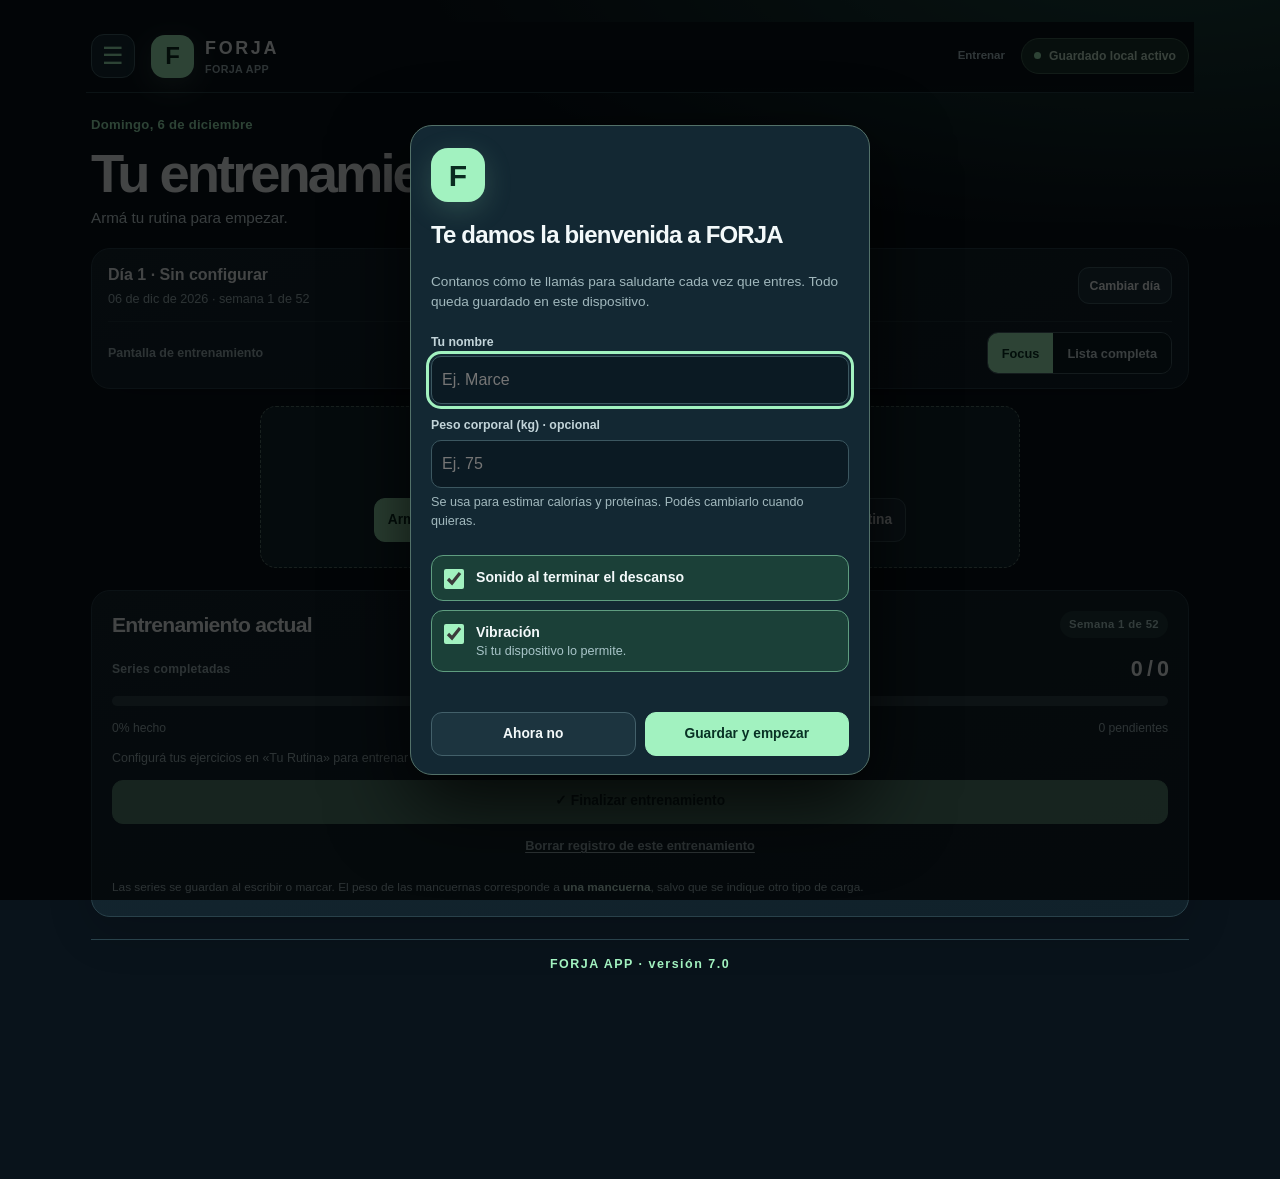
==== commit 6f4325f7: "Add files via upload" ====
--- a/index.html
+++ b/index.html
@@ -15,8 +15,8 @@
 <link rel="apple-touch-icon" href="apple-touch-icon.png">
 <link rel="icon" type="image/png" sizes="32x32" href="favicon-32.png">
 <link rel="icon" type="image/png" sizes="192x192" href="icon-192.png">
-<meta name="description" content="FORJA: entrená con foco, registrá cada serie y seguí tu progreso a tu ritmo.">
-<title>FORJA · Tu progreso se forja</title>
+<meta name="description" content="FORJA APP: armá tu rutina en tres pasos y entrená un ejercicio por vez, con descansos, superseries, historial, calendario y peso.">
+<title>FORJA APP · Tu Rutina y Entrenar</title>
 <style>
 :root{color-scheme:dark;--bg:#09131b;--bg2:#0d1c26;--card:#12222c;--card-hi:#192d37;--line:#29414a;--softline:#21363f;--txt:#f3f9fa;--muted:#a1b8bd;--mint:#a2f2c0;--mint-dark:#123c31;--amber:#f7c782;--red:#ff9e9a;--blue:#9ac5f4;--radius:19px;--shadow:0 16px 45px #00000028}
 *{box-sizing:border-box}html{scroll-behavior:smooth}body{margin:0;min-height:100vh;background:radial-gradient(ellipse 65% 28% at 90% -5%,#1c4a43 0%,transparent 88%),var(--bg);color:var(--txt);font-family:Inter,ui-sans-serif,-apple-system,BlinkMacSystemFont,"Segoe UI",Roboto,Arial,sans-serif;font-size:15px;line-height:1.5;font-variant-numeric:tabular-nums;-webkit-tap-highlight-color:transparent}
@@ -642,151 +642,20 @@
 @keyframes sheetUp{from{transform:translateY(40px);opacity:.4}to{transform:none;opacity:1}}
 @media(max-width:730px){.day-pick-dialog{margin:auto auto 0;width:100%;max-width:100%;border-radius:22px 22px 0 0;border-bottom:0;max-height:90dvh}.day-pick-dialog[open]{animation:sheetUp .22s ease-out}.day-pick-dialog .summary-inner{max-height:90dvh;padding-bottom:calc(18px + env(safe-area-inset-bottom))}}
 
-
-/* ============= FORJA 7.1 · UX performance & brand system =============
-   Design tokens: dark graphite + copper (actions), green (completed), gold (records).
-   All records, exercises, migration IDs and app storage schema remain unchanged. */
-:root{
- --bg:#0b1117;--bg2:#111b23;--card:#17242b;--card-hi:#22333c;--line:#35474f;
- --softline:#293a42;--txt:#f5f7f8;--muted:#adbec3;--mint:#f28a48;--mint-dark:#422719;
- --success:#a2f2c0;--amber:#f5ce82;--blue:#9ac5f4;--shadow:0 14px 38px #02060960;
-}
-body{background:radial-gradient(ellipse 72% 32% at 88% -12%,#4c291d85,transparent 78%),var(--bg);font-family:Inter,"Segoe UI Variable",-apple-system,BlinkMacSystemFont,"Segoe UI",Roboto,Arial,sans-serif;letter-spacing:.005em}
-h1,h2,h3,.focus-name,.brand-name{font-family:"Avenir Next","Segoe UI Variable Display",Inter,ui-sans-serif,system-ui,sans-serif}
-h1{font-weight:850;letter-spacing:-.05em}h2,h3{font-weight:780}
-.masthead{background:linear-gradient(180deg,#0b1117 88%,#0b1117f3);border-bottom-color:#33414a}
-.panel,.history-card,.stat-card,.guide-card,.lib-card{background:linear-gradient(160deg,#1a2b33,#142129);border-color:#34464e}
-.brand-icon{background:linear-gradient(150deg,#ffb178,var(--mint));color:#21150e;box-shadow:0 8px 23px #f28a482f}
-.brand-name{letter-spacing:.11em;font-weight:900}.brand-icon{background:transparent;box-shadow:none}.brand-icon svg{width:100%;height:100%;display:block}
-.btn.primary,.seg-btn[aria-pressed="true"],.nav-btn[aria-pressed="true"]{color:#26150e}
-.btn.primary{box-shadow:0 8px 18px #f28a4823}
-.btn.primary:active{transform:scale(.985)}
-.btn,.nav-btn,.step-btn,.mobile-more,.mobile-tab{transition:background-color .17s ease,color .17s ease,transform .16s ease}
-.btn:focus-visible,button:focus-visible,input:focus-visible,select:focus-visible,summary:focus-visible{outline-color:var(--mint)}
-.progress-track .fill{background:linear-gradient(90deg,#dc713b,#ffac6d)}
-.tag.good{background:#1c4835;color:#a2f2c0}.cal-date.has-finished{border-color:#58a37d;background:#204737;color:#cbffdc}
-.set-dot.is-done{background:var(--success);border-color:var(--success);color:#153025}
-.set-dot.is-pr{background:var(--amber);border-color:var(--amber)}
-.fs-dot.is-done{background:#254a36;border-color:#75ce9b;color:var(--success)}
-.focus-complete .fc-title,.session-state.finished,.ref-row.last{color:var(--success)}
-.ref-row.last{border-left-color:var(--success)}.ref-row.plan{border-left-color:var(--mint)}
-.hub-main{background:linear-gradient(125deg,#3b2a23,#1c2d35);border-color:#765340}.hub-main .subtext{color:#d8ccc5}.save-pill .save-dot{background:var(--success)}.record-row{background:#1a2a30}.week-dot.done{background:var(--success);border-color:var(--success)}
-.welcome-dialog .summary-inner{max-height:calc(100dvh - 50px);overflow-y:auto}
-.welcome-dialog h2{font-size:1.8rem;letter-spacing:-.045em}
-.profile-shortcut{width:42px;height:42px;flex:none;display:grid;place-items:center;border:1px solid #86553b;border-radius:50%;background:#3b281f;color:#ffb27b;font-size:.96rem;font-weight:900;cursor:pointer}
-.profile-avatar{width:51px;height:51px;display:grid;place-items:center;border-radius:17px;background:#3f2c24;border:1px solid #ad7047;color:#ffd0a2;font-size:1.55rem;font-weight:900;flex:none}
-.profile-heading{display:flex;align-items:center;gap:13px;margin-bottom:12px}
-.profile-heading p{margin:4px 0 0}.profile-safety-note{font-size:.8rem;background:#1b3036;border:1px solid #37515a;padding:10px 12px;border-radius:12px}
-.profile-fields .field label{font-size:.82rem;color:#d6e2e4}
-.profile-note{line-height:1.55}
-.welcome-optional{border:1px solid #40525b;background:#14242b;border-radius:14px;padding:0 13px;margin:2px 0}
-.welcome-optional>summary{font-size:.89rem;font-weight:800;cursor:pointer;padding:12px 0;color:#ffbd8f;list-style:revert}
-.welcome-optional .profile-fields{padding-bottom:10px}
-.welcome-optional .toggle-list{padding-bottom:12px}
-.plan-advanced{border:1px solid #3a4a51;border-radius:14px;background:#12212a;overflow:hidden}
-.plan-advanced>summary{cursor:pointer;padding:15px;font-size:.88rem;font-weight:780;color:#b4c7ca}
-.plan-advanced .panel{margin:0;border:0;border-top:1px solid #3a4a51;border-radius:0}
-.profile-nudge{display:flex;align-items:center;justify-content:space-between;gap:13px;background:linear-gradient(120deg,#33271f,#242c2d);border:1px solid #775a44;border-radius:14px;padding:13px 14px;margin-bottom:13px}
-.profile-nudge strong{font-size:.88rem;color:#ffd1af}.profile-nudge p{font-size:.78rem;margin:2px 0 0}.nudge-actions{display:flex;gap:7px;flex-wrap:wrap;flex:none}
-.forja-quicknav{display:flex;gap:8px;margin:0 0 19px;flex-wrap:wrap}
-.forja-quicknav .nav-btn{background:#18262d;border:1px solid #3a5058;border-radius:12px;padding:10px 16px;font-size:.88rem;min-height:43px}
-.forja-quicknav .nav-btn[aria-pressed="true"]{background:#f28a48;border-color:#f28a48;box-shadow:0 5px 16px #f28a4824}
-.mobile-tabs{display:none}
-/* compact Focus: active set stays accessible while rest is counting */
-.focus{max-width:770px}.focus-route{margin-bottom:8px}.focus-track{height:6px;margin:7px 0}
-.focus-strip{gap:5px;padding-bottom:4px}.fs-dot{width:34px;height:34px;border-radius:10px}
-.focus-card{background:linear-gradient(160deg,#1b3039,#111f27 78%);border-color:#3c5460;box-shadow:0 22px 48px #02060940}
-.focus-name{font-size:clamp(1.55rem,5.4vw,2.35rem);line-height:1.1;margin:9px 0 5px}
-.focus-tags .training-muscle-tag{background:#382e25;border-color:#71503c;color:#ffd6b7}
-.focus-ex-progress{margin:10px 0 3px}.set-dot{width:35px;height:35px}
-.focus-entry{margin:10px 0 2px;padding-top:11px}
-.focus-rest{margin:10px 0 5px;padding:10px 12px;border-radius:15px;text-align:left;background:linear-gradient(115deg,#213239,#162831);display:grid;grid-template-columns:82px minmax(0,1fr);column-gap:12px;align-items:center}
-.focus-rest .rest-ring.big{width:82px;height:82px;grid-column:1;grid-row:1/3;margin:0}
-.focus-rest .ring-time{font-size:1.38rem}.focus-rest .rest-ring-center small{font-size:.59rem;margin-top:1px}
-.focus-rest .rest-next{margin:0;min-width:0;grid-column:2;grid-row:1}
-.focus-rest .rest-next strong{display:block;font-size:.86rem;line-height:1.3;overflow-wrap:anywhere}
-.focus-rest .rest-next span{font-size:.64rem;letter-spacing:.08em;text-transform:uppercase}
-.focus-rest .rest-actions{display:flex;grid-column:1/-1;flex-wrap:wrap;gap:5px;margin-top:8px}
-.focus-rest .rest-actions .btn{flex:1 1 auto;min-width:60px;min-height:37px;font-size:.76rem;padding:6px 7px}
-.focus-rest .rest-actions .btn.ghost{flex:1 1 auto;min-height:37px}
-.focus-fields{gap:8px}.stepper{padding:7px}.stepper-row{grid-template-columns:36px minmax(0,1fr) 36px;gap:3px}
-.step-btn{height:43px;border-radius:9px}.stepper-input{font-size:1.55rem}
-.stepper-label{font-size:.75rem}.stepper-unit{font-size:.7rem}
-.focus-save{margin-top:9px;min-height:49px}
-.focus-last-set{font-size:.78rem;color:#cadbd8;margin:-2px 0 9px;padding:7px 10px;border-radius:9px;border-left:3px solid var(--success);background:#17302c}
-.focus-last-set strong{color:#e8fff1}
-.focus-ref{margin-top:10px}
-.ref-row{padding:7px 10px}.ref-row strong{font-size:.84rem}.ref-row span{font-size:.69rem}
-.focus-route-top{font-size:.75rem}
-.focus-quick-save{display:none}
-.lib-filter-details{margin-top:10px;border:1px solid #364952;border-radius:12px;background:#14252d;padding:0 12px}
-.lib-filter-details>summary{cursor:pointer;padding:10px 0;color:#e0ecec;font-weight:760;font-size:.86rem}
-.lib-filter-detail-body{padding-bottom:11px}
-.lib-quick{display:flex;overflow-x:auto;gap:7px;margin:10px 0 3px;padding-bottom:3px;scrollbar-width:thin}
-.lib-quick-btn{flex:none;border:1px solid #445862;border-radius:23px;padding:8px 13px;color:#d7e1e3;background:#1b3039;min-height:37px;font-size:.78rem;font-weight:750}
-.lib-quick-btn[aria-pressed="true"]{background:var(--mint);border-color:var(--mint);color:#28160d}
-.wz-review-day>summary{display:flex;align-items:center;gap:9px;padding:10px 4px;cursor:pointer;color:#f3f7f7;font-size:.87rem;font-weight:800}
-.wz-review-day>summary small{display:block;color:var(--muted);font-weight:600;font-size:.73rem}
-.wz-review-body{padding-top:6px}
-@media(max-width:730px){
- .forja-quicknav{display:none}
- .app{padding-bottom:calc(145px + env(safe-area-inset-bottom))}
- .mobile-tabs{display:grid;grid-template-columns:repeat(5,minmax(0,1fr));align-items:stretch;position:fixed;left:0;right:0;bottom:0;z-index:67;padding:7px max(4px,env(safe-area-inset-right)) calc(7px + env(safe-area-inset-bottom)) max(4px,env(safe-area-inset-left));gap:2px;background:#101a21f5;backdrop-filter:blur(16px);-webkit-backdrop-filter:blur(16px);border-top:1px solid #344850;box-shadow:0 -10px 30px #0005}
- .mobile-tab,.mobile-more{background:transparent;border:0;border-radius:11px;color:#acbdc2;display:flex;flex-direction:column;align-items:center;justify-content:center;gap:2px;min-width:0;min-height:52px;padding:6px 1px;font-weight:730;font-size:.66rem;line-height:1.15}
- .mobile-tab svg,.mobile-more svg{width:21px;height:21px;fill:none;stroke:currentColor;stroke-width:1.9;stroke-linecap:round;stroke-linejoin:round}
- .mobile-more svg circle{fill:currentColor;stroke:none}
- .mobile-tab[aria-pressed="true"]{background:#3b2b22;color:#ffae77;box-shadow:none}
- .mobile-tab[aria-pressed="true"] svg{stroke:#ffae77}
- .mobile-tab:active,.mobile-more:active{transform:scale(.94)}
- .menu-panel{top:calc(67px + var(--sat));max-height:calc(100dvh - 150px - var(--sat));border-color:#6a4b37}
- .masthead{gap:8px}.brand-sub{display:none}.save-pill:not(.warning){display:none}
- .brand-name{font-size:1.05rem}.profile-shortcut{width:39px;height:39px}
- #view-workout .greet-head:not([hidden]){display:block;margin:7px 0 12px}
- #view-workout .greet-head h1{font-size:1.4rem;margin:3px 0 0}
- #view-workout .greet-head .eyebrow{font-size:.7rem}
- #view-workout .greet-head .greet-sub{font-size:.81rem;margin:3px 0 0}
- .focus{margin-bottom:14px}
- .focus-route-top{font-size:.73rem}.focus-strip{margin-bottom:0}
- .focus-card{padding:13px 13px 14px;border-radius:17px}
- .focus-name{font-size:clamp(1.4rem,5.2vw,1.82rem)}
- .focus-target{font-size:.79rem;line-height:1.34}
- .focus-tags{gap:4px}.focus-tags span{font-size:.65rem}
- .focus-ex-progress{gap:5px}
- .set-dot{width:34px;height:34px}.set-dots{gap:5px}.set-count{font-size:1rem}
- .day-trigger{margin:0 0 9px;padding:8px 11px;min-height:55px;border-color:#46565c}
- .day-trigger .dt-main small{font-size:.68rem}.day-trigger .dt-action{padding:6px 9px;color:#ffb688;border-color:#80543e}
- .focus-save{margin-bottom:4px}
- .focus-quick-save{display:flex;position:fixed;bottom:calc(71px + env(safe-area-inset-bottom));left:12px;right:12px;z-index:64;width:calc(100% - 24px);max-width:750px;margin:0 auto;min-height:47px;border-radius:13px;box-shadow:0 10px 34px #0009}
- .focus-quick-save[hidden]{display:none!important}
- .focus-entry .focus-save{display:none}
- .focus-card{padding-bottom:14px}
- .toast{top:auto;bottom:calc(139px + env(safe-area-inset-bottom));max-width:calc(100% - 25px)}
- .profile-nudge{align-items:center;flex-direction:row;gap:8px;padding:9px 10px}.profile-nudge strong{font-size:.78rem}.profile-nudge p{display:none}.nudge-actions{width:auto;flex:none;gap:3px}.nudge-actions .btn{min-height:35px;padding:5px 9px;font-size:.72rem}.nudge-actions .btn.ghost{font-size:1.2rem;min-width:29px;padding:3px 5px}
- .profile-fields{grid-template-columns:1fr}
- .lib-filters{padding:14px}.lib-filter-details{padding:0 10px}
- .lib-status{gap:5px;margin-top:9px}
- .day-pick-dialog{margin:auto auto 0}
-}
-@media(max-width:350px){.mobile-tab,.mobile-more{font-size:.6rem}.profile-shortcut{width:34px;height:34px}.brand-name{font-size:.93rem}.focus-rest{grid-template-columns:72px minmax(0,1fr);padding:8px}.focus-rest .rest-ring.big{width:72px;height:72px}.focus-rest .rest-actions .btn{font-size:.7rem}}
-@media(prefers-reduced-motion:reduce){.mobile-tab,.mobile-more,.btn,.nav-btn,.step-btn{transition:none!important}}
-
 </style>
-<link rel="stylesheet" href="premium.css?v=7.2.0">
 </head>
 <body>
 <div class="app">
   <header class="masthead">
     <button type="button" class="menu-toggle" id="menuToggle" aria-controls="mainMenu" aria-expanded="false" aria-label="Abrir menú de secciones">☰</button>
-    <button type="button" class="identity home-brand" id="homeBrand" aria-label="Ir al inicio de FORJA"><div class="brand-icon" aria-hidden="true"><svg class="forja-mark" viewBox="0 0 512 512" focusable="false" aria-hidden="true"><rect width="512" height="512" rx="109" fill="#0b1117"/><rect x="17" y="17" width="478" height="478" rx="100" fill="none" stroke="#4d8274" stroke-width="4"/><path d="M153 130H380L355 193H220V239H324L300 297H220V385H153Z" fill="#a2f2c0"/><path d="M375 99L395 119L375 139L355 119Z" fill="#a2f2c0"/><path d="M346 331L365 350L346 369L327 350Z" fill="#59c9b1"/></svg></div><div><div class="brand-name">FORJA</div><span class="brand-sub">TU PROGRESO SE FORJA</span></div></button>
-    <span class="view-chip" id="currentViewName">Inicio</span>
-    <button type="button" class="profile-shortcut" id="profileShortcut" aria-label="Abrir mi perfil" title="Mi perfil"><span id="profileInitial">U</span></button>
+    <div class="identity"><div class="brand-icon" aria-hidden="true">F</div><div><div class="brand-name">FORJA</div><span class="brand-sub">FORJA APP</span></div></div>
+    <span class="view-chip" id="currentViewName">Entrenar</span>
     <div class="save-pill" id="savePill" role="status"><span class="save-dot" aria-hidden="true"></span><span id="saveIndicator">Comprobando guardado…</span></div>
   </header>
   <div class="menu-layer" id="menuLayer" hidden>
     <button type="button" class="menu-dismiss" id="menuDismiss" aria-label="Cerrar menú"></button>
     <nav class="menu-panel" id="mainMenu" aria-label="Secciones de FORJA">
       <div class="menu-kicker">Ir a una sección</div>
-      <button class="menu-item nav-btn" type="button" data-view="home" aria-pressed="true"><span class="menu-symbol">⌂</span> Inicio</button>
       <button class="menu-item nav-btn" type="button" data-view="workout" aria-pressed="true"><span class="menu-symbol">▣</span> Entrenar</button>
       <button class="menu-item nav-btn" type="button" data-view="plan" aria-pressed="false"><span class="menu-symbol">✎</span> Tu Rutina</button>
       <button class="menu-item nav-btn" type="button" data-view="library" aria-pressed="false"><span class="menu-symbol">▤</span> Biblioteca de ejercicios</button>
@@ -799,65 +668,12 @@
       <p class="menu-caption" id="menuCaption">Podés instalar FORJA como app.</p>
     </nav>
   </div>
-  <nav class="forja-quicknav" aria-label="Accesos principales">
-    <button type="button" class="nav-btn" data-view="home" aria-pressed="true">Inicio</button>
-    <button type="button" class="nav-btn" data-view="workout" aria-pressed="true">Entrenar</button>
-    <button type="button" class="nav-btn" data-view="plan" aria-pressed="false">Mi rutina</button>
-    <button type="button" class="nav-btn" data-view="progress" aria-pressed="false">Progreso</button>
-    <button type="button" class="nav-btn" data-view="library" aria-pressed="false">Ejercicios</button>
-    <button type="button" class="desktop-quick" id="desktopQuick" aria-label="Acciones rápidas" aria-expanded="false" aria-controls="premiumQuickMenu">+</button>
-  </nav>
-  <nav class="mobile-tabs" aria-label="Navegación principal">
-    <button type="button" class="nav-btn mobile-tab" data-view="home" aria-pressed="true" aria-label="Inicio"><svg viewBox="0 0 24 24" aria-hidden="true"><path d="m3 11 9-7 9 7v9h-7v-6h-4v6H3z"/></svg><span>Inicio</span></button>
-    <button type="button" class="nav-btn mobile-tab" data-view="workout" aria-pressed="false" aria-label="Entrenar"><svg viewBox="0 0 24 24" aria-hidden="true"><path d="M4 9v6m3-9v12M17 6v12m3-9v6M7 12h10"/></svg><span>Entrenar</span></button>
-    <button type="button" class="nav-btn mobile-tab" data-view="plan" aria-pressed="false" aria-label="Mi rutina"><svg viewBox="0 0 24 24" aria-hidden="true"><rect x="4" y="3.5" width="16" height="17" rx="2"/><path d="M8 8h8M8 12h8M8 16h5"/></svg><span>Rutina</span></button>
-    <button type="button" class="quick-fab" id="mobileQuick" aria-label="Abrir acciones rápidas" aria-expanded="false" aria-controls="premiumQuickMenu">+</button>
-    <button type="button" class="nav-btn mobile-tab" data-view="progress" aria-pressed="false" aria-label="Progreso"><svg viewBox="0 0 24 24" aria-hidden="true"><path d="M3 18.5h18M5 15l5-5 3 3 6-7M16 6h3v3"/></svg><span>Progreso</span></button>
-    <button type="button" class="mobile-more" id="mobileMore" aria-label="Más secciones" aria-haspopup="menu" aria-expanded="false"><svg viewBox="0 0 24 24" aria-hidden="true"><circle cx="5" cy="12" r="1"/><circle cx="12" cy="12" r="1"/><circle cx="19" cy="12" r="1"/></svg><span>Más</span></button>
-  </nav>
-  <div class="quick-menu" id="premiumQuickMenu" hidden role="group" aria-label="Acciones rápidas">
-    <span class="quick-menu-title">Acciones rápidas</span>
-    <button type="button" class="quick-menu-btn" data-premium-quick="train"><span class="qicon">✧</span>Entrenar ahora</button>
-    <button type="button" class="quick-menu-btn" data-premium-quick="wizard"><span class="qicon">＋</span>Crear una rutina</button>
-    <button type="button" class="quick-menu-btn" data-premium-quick="import"><span class="qicon">⤓</span>Pegar rutina existente</button>
-    <button type="button" class="quick-menu-btn" data-premium-quick="library"><span class="qicon">▤</span>Ver biblioteca de ejercicios</button>
-  </div>
   <div class="notice" id="scriptNotice"><strong>Este visor todavía no activó la rutina interactiva.</strong> Si los botones no responden o ves «Comprobando guardado», abrí el archivo como página HTML en un navegador que permita ejecutar JavaScript. Algunas vistas previas de archivos lo bloquean.</div>
   <div class="notice" id="storageWarning" hidden><strong>Atención: guardado local no disponible.</strong> Los cambios solo permanecerán mientras este archivo siga abierto. Probá abrirlo en un navegador completo y exportá una copia JSON en Ajustes.</div>
   <noscript><div class="bottom-noscript"><strong>Este visor no ejecuta JavaScript.</strong> Para registrar tus entrenamientos, abrí el archivo HTML en Safari, Chrome u otro navegador que permita ejecutar archivos HTML locales. La vista previa de Archivos puede no hacerlo.</div></noscript>
   <main>
-    <section id="view-home" class="view" hidden aria-label="Inicio de FORJA">
-      <div class="home-heading">
-        <div><span class="home-overline">TU ESPACIO PARA CRECER</span><h1 id="homeGreeting">Tu progreso se forja.</h1><p id="homeWelcome">Cada serie cuenta. Todo listo para tu entrenamiento.</p></div>
-        <span class="home-date" id="homeDate"></span>
-      </div>
-      <section class="home-hero" aria-label="Tu próximo entrenamiento">
-        <div class="home-hero-copy"><span id="homeHeroKicker">TU RUTINA</span><h2 id="homePlanName">Preparando tu entrenamiento…</h2><p id="homePlanDetail"></p>
-          <div class="home-hero-actions"><button type="button" class="btn primary" id="homePrimary">Empezar entrenamiento</button><button type="button" class="btn ghost" id="homeSecondary">Ver mi rutina</button></div>
-        </div>
-        <div class="home-ring" id="homeRing" role="progressbar" aria-label="Series completadas de la sesión" aria-valuemin="0" aria-valuemax="100" aria-valuenow="0">
-          <svg viewBox="0 0 120 120" aria-hidden="true"><circle class="track" cx="60" cy="60" r="48"/><circle class="bar" id="homeRingBar" cx="60" cy="60" r="48"/></svg>
-          <div style="display:flex;flex-direction:column;align-items:center;gap:0"><strong id="homePercent">0%</strong><small>de la sesión</small></div>
-        </div>
-      </section>
-      <section class="home-stats" id="homeStats" aria-label="Resumen de tu actividad">
-        <article class="home-stat"><span class="stat-icon" aria-hidden="true">✦</span><strong id="homeCompleted">0</strong><span>Entrenamientos terminados</span></article>
-        <article class="home-stat"><span class="stat-icon" aria-hidden="true">✓</span><strong id="homeSeries">0</strong><span>Series completadas</span></article>
-        <article class="home-stat"><span class="stat-icon" aria-hidden="true">↗</span><strong id="homeWeekDays">0</strong><span>Días activos · 7 días</span></article>
-      </section>
-      <div class="home-lower">
-        <section class="home-trend" aria-label="Actividad de la última semana"><div class="panel-heading"><div><h2>Tu constancia</h2><p class="subtext">Series completadas · últimos 7 días</p></div><span class="pill">Esta semana</span></div><div id="homeWeeklyChart"></div></section>
-        <section class="home-recent" aria-label="Entrenamientos recientes"><div class="panel-heading"><div><h2>Últimas sesiones</h2><p class="subtext">Retomá tus registros sin perder marcas</p></div><button class="btn sm ghost" type="button" id="homeSeeHistory">Ver todas</button></div><div class="home-recent-list" id="homeRecentList"></div></section>
-      </div>
-      <div class="home-shortcuts" aria-label="Accesos desde inicio">
-        <button type="button" class="home-shortcut" data-home-to="plan"><span class="glyph">▤</span><span><strong>Mi rutina</strong><small>Configurar días</small></span></button>
-        <button type="button" class="home-shortcut" data-home-to="library"><span class="glyph">◉</span><span><strong>Ejercicios</strong><small>Explorar variantes</small></span></button>
-        <button type="button" class="home-shortcut" data-home-to="settings"><span class="glyph">◈</span><span><strong>Mi perfil</strong><small>Tus preferencias</small></span></button>
-      </div>
-    </section>
     <section id="view-workout" class="view">
       <div class="page-head tight-head greet-head" id="greetHead"><div class="eyebrow" id="greetKicker">Entrenar</div><h1 id="greetTitle">Tu entrenamiento.</h1><p class="greet-sub" id="greetSub"></p></div>
-      <aside class="profile-nudge" id="profileNudge" hidden aria-label="Completar perfil"><div><strong>¿Personalizamos tu experiencia?</strong><p>Podés completar tu perfil cuando quieras.</p></div><div class="nudge-actions"><button type="button" class="btn sm primary" id="profileNudgeGo">Perfil</button><button type="button" class="btn sm ghost" id="profileNudgeClose" aria-label="No volver a sugerir completar el perfil">×</button></div></aside>
       <div class="install-card" id="installCard" hidden><div><strong>📲 Usá FORJA como app</strong><span id="installCardText"></span></div><div class="install-card-actions"><button type="button" class="btn sm primary" id="installCardButton" hidden>Instalar</button><button type="button" class="btn sm ghost" id="installCardDismiss" aria-label="Ocultar sugerencia de instalación">✕</button></div></div>
       <section class="panel training-selector" aria-label="Seleccionar entrenamiento">
         <div class="selector-compact" id="selectorCompact" hidden><div class="sel-compact-text"><strong id="selCompactTitle">Día 1</strong><small id="selCompactMeta"></small></div><button type="button" class="btn sm" id="selectorToggle" aria-expanded="false" aria-controls="selectorFull">Cambiar día</button></div>
@@ -911,11 +727,10 @@
         <div class="hub-foot"><button type="button" class="btn sm ghost" id="copyRoutine">⧉ Copiar mi rutina como texto</button></div>
         <div class="notice import-undo" id="importUndo" hidden><p>Aplicaste una rutina nueva. ¿No era lo que querías?</p><button type="button" class="btn sm" id="undoImport">↶ Deshacer y volver a la anterior</button></div>
       </section>
-      <details class="plan-advanced" id="planAdvanced"><summary>Opciones avanzadas del plan · 52 semanas</summary><section class="panel plan-overview" aria-label="Configuración del plan anual">
+      <section class="panel plan-overview" aria-label="Configuración del plan anual">
         <div class="panel-heading"><h2>Plan anual</h2><span class="pill">52 semanas</span></div>
         <div class="plan-date-row"><div class="field"><label for="planStartDate">Comienzo del plan</label><input type="date" id="planStartDate"></div><div class="plan-duration"><span>Duración</span><strong>52 semanas</strong><small>La semana en Entrenar se calcula desde esta fecha.</small></div></div>
       </section>
-      </details>
       <section class="panel" id="planPanel" aria-label="Configurar semana">
         <div class="panel-heading"><h2>Los días de tu rutina</h2><span class="pill" id="routineDaysPill">3 días</span></div>
         <p class="subtext day-rotation-hint">Tu rutina va en orden: Día 1, Día 2… y después del último vuelve a empezar. Entrená los días de la semana que quieras: FORJA te sugiere cuál sigue.</p>
@@ -948,13 +763,10 @@
       <div class="page-head"><div class="eyebrow">Biblioteca FORJA</div><h1>Ejercicios.</h1><p id="libIntro">Cada variante es un registro distinto: barra, mancuernas, Smith, poleas y máquinas nunca se mezclan.</p></div>
       <section class="panel lib-filters" aria-label="Buscar y filtrar ejercicios">
         <div class="field"><label for="libSearch">Buscar</label><input type="search" id="libSearch" placeholder="Nombre, sinónimo, músculo o equipo (ej. «jalón», «glúteo medio», «smith»)" autocomplete="off" enterkeyhint="search"></div>
-        <div class="lib-quick" id="libQuickGroups" role="group" aria-label="Filtrar por grupo muscular"></div>
-        <details class="lib-filter-details"><summary>Más filtros · músculo y equipamiento</summary><div class="lib-filter-detail-body">
         <div class="lib-row"><div class="field"><label for="libGroup">Grupo muscular</label><select id="libGroup"></select></div><div class="field"><label for="libMuscle">Músculo específico</label><select id="libMuscle"></select></div></div>
         <div class="lib-tipos-wrap"><span class="field-label">Tipo de equipo</span><div class="lib-tipos" id="libTipos" role="group" aria-label="Tipo de equipo"></div></div>
         <div class="lib-gym-row"><label class="lib-gym-toggle"><input type="checkbox" id="libGymOnly"><span>Solo lo que hay en mi gimnasio</span></label><button type="button" class="btn sm" id="libGymConfig">⚙ Mi gimnasio</button></div>
         <details class="lib-more"><summary>Más filtros</summary><div class="lib-row three"><div class="field"><label for="libSub">Subgrupo</label><select id="libSub"></select></div><div class="field"><label for="libPattern">Patrón de movimiento</label><select id="libPattern"></select></div><div class="field"><label for="libMachine">Máquina específica</label><select id="libMachine"></select></div></div><label class="lib-gym-toggle"><input type="checkbox" id="libUnilateral"><span>Solo ejercicios unilaterales</span></label></details>
-        </div></details>
         <div class="lib-status"><span id="libCount">Cargando biblioteca…</span><span class="lib-add-to"><label for="libAddDay">＋ agrega a</label><select id="libAddDay"></select></span><button type="button" class="btn sm ghost" id="libClear">Limpiar filtros</button></div>
       </section>
       <div class="lib-list" id="libList"></div>
@@ -1001,14 +813,9 @@
     <section id="view-settings" class="view" hidden>
       <div class="page-head"><div class="eyebrow">Todo bajo control</div><h1>Ajustes y datos.</h1><p class="subtext">El registro funciona sin servidores ni cuentas. Las fotos remotas de la guía requieren internet; las ilustraciones de respaldo están integradas. Tus datos permanecen en este navegador cuando el almacenamiento está disponible.</p></div>
       <div class="settings-grid">
-        <section class="panel" id="profilePanel"><div class="profile-heading"><span class="profile-avatar" id="profileAvatar">F</span><div><h2>Tu perfil</h2><p class="subtext">Tus datos se guardan en este dispositivo. Podés modificarlos cuando quieras.</p></div></div><p class="profile-safety-note">No creás una cuenta ni necesitás ingresar información personal para entrenar. Los datos de esta sección son opcionales.</p>
-          <div class="profile-fields"><div class="field"><label for="profileName">Nombre</label><input id="profileName" type="text" maxlength="40" autocomplete="given-name" placeholder="Ej. Marce"></div><div class="field"><label for="profileAge">Edad · opcional</label><input id="profileAge" type="number" inputmode="numeric" min="13" max="100" placeholder="Ej. 28"></div>
-          <div class="field"><label for="profileGender">Género · opcional</label><select id="profileGender"><option value="">Prefiero no indicarlo</option><option value="mujer">Mujer</option><option value="hombre">Hombre</option><option value="no_binario">No binario</option><option value="otro">Otro</option></select></div>
-          <div class="field"><label for="profileExperience">Experiencia · opcional</label><select id="profileExperience"><option value="">Sin indicar</option><option value="principiante">Estoy empezando</option><option value="intermedio">Entreno hace un tiempo</option><option value="avanzado">Entreno hace años</option></select></div>
-          <div class="field"><label for="profileGoal">Objetivo · opcional</label><select id="profileGoal"><option value="">Sin indicar</option><option value="hipertrofia">Ganar músculo</option><option value="fuerza">Ganar fuerza</option><option value="resistencia">Resistencia / condición física</option><option value="salud">Salud y constancia</option></select></div>
-          <div class="field"><label for="profileHeight">Altura (cm) · opcional</label><input id="profileHeight" type="number" inputmode="decimal" min="90" max="250" placeholder="Ej. 173"></div>
-          <div class="field"><label for="profileWeightKg">Peso corporal (kg)</label><input id="profileWeightKg" class="num-input" type="text" inputmode="decimal" autocomplete="off" placeholder="Ej. 75"></div><div class="field"><label for="profileWelcome">Saludo en Entrenar</label><select id="profileWelcome"><option value="always">Mostrar saludo breve</option><option value="daily">Mostrar saludo del día</option><option value="off">Interfaz compacta (sin saludo)</option></select></div><div class="field"><label for="profileMode">Pantalla de entrenamiento</label><select id="profileMode"><option value="focus">Focus · un ejercicio por vez</option><option value="list">Lista completa</option></select></div></div>
-          <p class="subtext profile-note">Los cambios se guardan automáticamente al salir de cada campo. Edad, género y altura no modifican tu rutina ni se usan para inferir tus capacidades. El peso solo sirve para estimaciones orientativas.</p><button type="button" class="btn sm" id="profilePreview">Ver la bienvenida</button></section>
+        <section class="panel" id="profilePanel"><h2>Tu perfil</h2><p class="subtext">FORJA te saluda por tu nombre y usa tu peso para estimar calorías. Se guarda solo en este dispositivo.</p>
+          <div class="profile-fields"><div class="field"><label for="profileName">Nombre</label><input id="profileName" type="text" maxlength="40" autocomplete="given-name" placeholder="Ej. Marce"></div><div class="field"><label for="profileWeightKg">Peso corporal (kg)</label><input id="profileWeightKg" class="num-input" type="text" inputmode="decimal" autocomplete="off" placeholder="Ej. 75"></div><div class="field"><label for="profileWelcome">Bienvenida al abrir FORJA</label><select id="profileWelcome"><option value="always">Cada vez que abro FORJA</option><option value="daily">Una vez por día</option><option value="off">No mostrar</option></select></div><div class="field"><label for="profileMode">Pantalla de entrenamiento</label><select id="profileMode"><option value="focus">Focus · un ejercicio por vez</option><option value="list">Lista completa</option></select></div></div>
+          <p class="subtext profile-note">Para las calorías se usa la medición de Calendario y peso más cercana a cada entrenamiento; si no hay, este peso.</p><button type="button" class="btn sm" id="profilePreview">Ver la bienvenida</button></section>
         <section class="panel" id="alertsPanel"><h2>Descansos: sonido y vibración</h2><p class="subtext">Cómo te avisa FORJA cuando termina el descanso.</p>
           <div class="toggle-list"><label class="toggle-row"><input type="checkbox" id="optSound"><span><strong>Sonido al terminar</strong><small>Tres tonos cortos al llegar a cero.</small></span></label><label class="toggle-row"><input type="checkbox" id="optCountdown"><span><strong>Cuenta regresiva</strong><small>Un tono suave en los últimos 3 segundos.</small></span></label><label class="toggle-row"><input type="checkbox" id="optVibrate"><span><strong>Vibración</strong><small>Al terminar el descanso, al guardar una serie y al batir un récord.</small><small class="warn-text" id="vibrateSupport" hidden>Este dispositivo no permite vibrar desde la web (por ejemplo, iPhone).</small></span></label><label class="toggle-row"><input type="checkbox" id="optNotify"><span><strong>Aviso del sistema en segundo plano</strong><small id="notifySupport">Muestra una notificación al terminar el descanso.</small></span></label></div>
           <div class="alert-actions"><button type="button" class="btn sm" id="testAlert">▶ Probar aviso</button></div>
@@ -1016,31 +823,30 @@
         <section class="panel"><h2>Tu objetivo de proteína</h2><p class="subtext">Referencia orientativa de 1,6–2,0 gramos por kilogramo de peso corporal al día.</p><div class="field"><label for="proteinWeight">Peso corporal (kg)</label><input id="proteinWeight" class="num-input" type="text" inputmode="decimal" autocomplete="off" placeholder="Ej. 75"></div><div class="mini-result" id="proteinResult"><strong>—</strong><span>Ingresá tu peso para calcular el rango diario.</span></div></section>
         <section class="panel"><h2>Guardar y recuperar datos</h2><p class="subtext">Se recomienda exportar un respaldo JSON periódicamente. El CSV se puede abrir en Excel.</p><div class="backup-btns"><button type="button" class="btn primary" id="downloadCsv">↓ Descargar CSV</button><button type="button" class="btn" id="downloadBackup">↓ Copia JSON</button><button type="button" class="btn" id="downloadActivity">↓ Calendario y peso CSV</button><button type="button" class="btn" id="importBackup">↑ Restaurar JSON</button><input class="backup-input" id="backupFile" type="file" accept=".json,application/json" aria-label="Seleccionar copia JSON"></div><div class="notice" style="margin-top:16px"><p><strong>Importar reemplaza todos los datos actuales.</strong> Descargá una copia antes de restaurar otro respaldo.</p></div></section>
         <section class="panel"><h2>Durante el entrenamiento</h2><p class="subtext">Ayudas automáticas mientras registrás tus series.</p><div class="toggle-list"><label class="toggle-row"><input type="checkbox" id="optAutoRest"><span><strong>Descanso automático</strong><small>El cronómetro arranca solo cuando marcás una serie como hecha.</small></span></label><label class="toggle-row"><input type="checkbox" id="optKeepAwake"><span><strong>Pantalla siempre encendida</strong><small>Evita que el teléfono se bloquee entre series mientras tenés un entrenamiento en curso.</small><small class="warn-text" id="wakeSupport" hidden>Este navegador no permite mantener la pantalla encendida.</small></span></label><label class="toggle-row"><input type="checkbox" id="optProgression"><span><strong>Sugerencias de progresión</strong><small>Te propone subir el peso cuando la vez anterior completaste todas las series en el tope del rango de repeticiones.</small></span></label></div><div class="inc-grid"><div class="field"><label for="incTotal">Aumento sugerido · carga total (kg)</label><input id="incTotal" class="num-input" type="text" inputmode="decimal" autocomplete="off" placeholder="2,5"></div><div class="field"><label for="incDumbbell">Aumento sugerido · por mancuerna (kg)</label><input id="incDumbbell" class="num-input" type="text" inputmode="decimal" autocomplete="off" placeholder="2"></div></div></section>
-        <section class="panel forja-internal" hidden><h2>Equipo FORJA</h2><p class="subtext">Herramienta interna para mantener la biblioteca: preparar lotes de imágenes, revisarlas con un checklist técnico y generar el paquete para publicarlas en GitHub.</p><a class="btn" href="revision.html" target="_blank" rel="noopener">Abrir panel de revisión de imágenes ↗</a></section>
+        <section class="panel"><h2>Equipo FORJA</h2><p class="subtext">Herramienta interna para mantener la biblioteca: preparar lotes de imágenes, revisarlas con un checklist técnico y generar el paquete para publicarlas en GitHub.</p><a class="btn" href="revision.html" target="_blank" rel="noopener">Abrir panel de revisión de imágenes ↗</a></section>
         <section class="panel" id="installPanel"><h2>Instalar FORJA</h2><p class="subtext" id="installText">Instalala para usarla como una app.</p><button type="button" class="btn primary" id="installButton" hidden>⤓ Instalar app</button><p class="subtext">Funciona en iPhone, Android y computadoras con Windows o Mac. Los datos se guardan en cada dispositivo: para pasarlos a otro, usá la copia JSON.</p></section>
         <section class="panel"><h2>Tu plan anual</h2><p class="subtext">Configurá cada día en la sección «Tu Rutina»: grupos musculares, ejercicios elegidos, series y descanso general. Entrenar muestra únicamente tu configuración y el registro diario. Los entrenamientos guardados conservan su propia copia aunque edites el plan.</p></section>
         <section class="panel"><h2>Privacidad y reinicio</h2><p class="subtext">Los registros de entrenamiento no se envían a internet; las fotos de la guía pueden descargarse del sitio público de Free Exercise DB. Si cambiás el dominio de publicación, navegador o dispositivo, importá una copia JSON para recuperar tus registros.</p><div class="notice"><p>Algunos visores de archivos de iPhone no ejecutan JavaScript o no conservan los datos. Para uso persistente, abrí el HTML como página en un navegador compatible. Si el indicador superior avisa que el guardado no está disponible, exportá copias con frecuencia.</p></div><button type="button" class="btn danger" id="wipeAll">Borrar todos mis datos</button></section>
       </div>
     </section>
   </main>
-  <footer class="feature-foot">FORJA · versión 7.2 · beta de prueba</footer>
+  <footer class="feature-foot">FORJA APP · versión 7.0</footer>
 </div>
 <dialog class="ex-dialog" id="exDialog" aria-labelledby="exTitle"><div class="ex-inner" id="exInner"></div></dialog>
 <dialog class="ex-dialog" id="gymDialog" aria-labelledby="gymTitle"><div class="ex-inner"><div class="dlg-top"><div class="eyebrow">Inventario</div><button type="button" class="dlg-close" data-close aria-label="Cerrar">×</button></div><h2 id="gymTitle">Mi gimnasio</h2><p class="subtext">Marcá las máquinas y accesorios que tenés. Con el filtro «Solo lo que hay en mi gimnasio», FORJA te muestra únicamente los ejercicios que podés hacer. Peso corporal, suelo y pared no hace falta marcarlos.</p><p class="gym-count" id="gymCount"></p><div class="gym-presets" id="gymPresets"></div><div id="gymGroups"></div><div class="summary-actions"><button type="button" class="btn primary" data-close>Listo</button></div></div></dialog>
 <dialog class="ex-dialog import-dialog" id="importDialog" aria-labelledby="importTitle"><div class="ex-inner" id="importInner"></div></dialog>
 <dialog class="summary-dialog" id="summaryDialog" aria-labelledby="summaryTitle"><div class="summary-inner"><div class="eyebrow" id="summaryKicker">Entrenamiento finalizado</div><h2 id="summaryTitle">¡Buen trabajo!</h2><p class="subtext" id="summarySubtitle"></p><div class="summary-stats" id="summaryStats"></div><div class="summary-kcal" id="summaryKcal"></div><div class="summary-records" id="summaryRecords"></div><p class="summary-note" id="summaryNote"></p><div class="summary-actions"><button type="button" class="btn" id="summaryShare">↗ Compartir</button><button type="button" class="btn primary" id="summaryClose" autofocus>Listo</button></div></div></dialog>
-<dialog class="summary-dialog welcome-dialog" id="welcomeDialog" aria-labelledby="welcomeTitle"><div class="summary-inner"><div class="brand-icon" aria-hidden="true"><svg class="forja-mark" viewBox="0 0 512 512" focusable="false" aria-hidden="true"><rect width="512" height="512" rx="109" fill="#0b1117"/><rect x="17" y="17" width="478" height="478" rx="100" fill="none" stroke="#4d8274" stroke-width="4"/><path d="M153 130H380L355 193H220V239H324L300 297H220V385H153Z" fill="#a2f2c0"/><path d="M375 99L395 119L375 139L355 119Z" fill="#a2f2c0"/><path d="M346 331L365 350L346 369L327 350Z" fill="#59c9b1"/></svg></div><div class="eyebrow">Tu punto de partida</div><h2 id="welcomeTitle">Empezá con FORJA</h2><p class="subtext" id="welcomeLead">Empezá a entrenar en pocos pasos. Tu perfil es opcional y lo podés editar después.</p><div class="field"><label for="welcomeName">Tu nombre</label><input id="welcomeName" type="text" maxlength="40" autocomplete="given-name" placeholder="Ej. Marce"></div><details class="welcome-optional" id="welcomeOptional"><summary>Personalizar mi experiencia (opcional)</summary><div class="profile-fields"><div class="field"><label for="welcomeExperience">Experiencia</label><select id="welcomeExperience"><option value="">Elegir más adelante</option><option value="principiante">Estoy empezando</option><option value="intermedio">Entreno hace un tiempo</option><option value="avanzado">Entreno hace años</option></select></div><div class="field"><label for="welcomeGoal">Objetivo</label><select id="welcomeGoal"><option value="">Elegir más adelante</option><option value="hipertrofia">Ganar músculo</option><option value="fuerza">Ganar fuerza</option><option value="resistencia">Resistencia</option><option value="salud">Salud y constancia</option></select></div><div class="field"><label for="welcomeAge">Edad</label><input id="welcomeAge" type="number" min="13" max="100" inputmode="numeric" placeholder="Opcional"></div><div class="field"><label for="welcomeGender">Género</label><select id="welcomeGender"><option value="">Prefiero no indicarlo</option><option value="mujer">Mujer</option><option value="hombre">Hombre</option><option value="no_binario">No binario</option><option value="otro">Otro</option></select></div><div class="field"><label for="welcomeHeight">Altura (cm)</label><input id="welcomeHeight" type="number" min="90" max="250" inputmode="decimal" placeholder="Opcional"></div><div class="field"><label for="welcomeWeight">Peso corporal (kg) · opcional</label><input id="welcomeWeight" class="num-input" type="text" inputmode="decimal" autocomplete="off" placeholder="Ej. 75"><small>Solo para estimaciones orientativas. Podés cambiarlo luego.</small></div></div><div class="toggle-list"><label class="toggle-row"><input type="checkbox" id="welcomeSound" checked><span><strong>Sonido al terminar el descanso</strong></span></label><label class="toggle-row"><input type="checkbox" id="welcomeVibrate" checked><span><strong>Vibración</strong><small>Si tu dispositivo lo permite.</small></span></label></div></details><div class="summary-actions"><button type="button" class="btn" id="welcomeSkip">Omitir</button><button type="button" class="btn primary" id="welcomeSave">Continuar →</button></div></div></dialog>
+<dialog class="summary-dialog welcome-dialog" id="welcomeDialog" aria-labelledby="welcomeTitle"><div class="summary-inner"><div class="brand-icon" aria-hidden="true">F</div><h2 id="welcomeTitle">Te damos la bienvenida a FORJA</h2><p class="subtext" id="welcomeLead">Contanos cómo te llamás para saludarte cada vez que entres.</p><div class="field"><label for="welcomeName">Tu nombre</label><input id="welcomeName" type="text" maxlength="40" autocomplete="given-name" placeholder="Ej. Marce"></div><div class="field"><label for="welcomeWeight">Peso corporal (kg) · opcional</label><input id="welcomeWeight" class="num-input" type="text" inputmode="decimal" autocomplete="off" placeholder="Ej. 75"><small>Se usa para estimar calorías y proteínas. Podés cambiarlo cuando quieras.</small></div><div class="toggle-list"><label class="toggle-row"><input type="checkbox" id="welcomeSound" checked><span><strong>Sonido al terminar el descanso</strong></span></label><label class="toggle-row"><input type="checkbox" id="welcomeVibrate" checked><span><strong>Vibración</strong><small>Si tu dispositivo lo permite.</small></span></label></div><div class="summary-actions"><button type="button" class="btn" id="welcomeSkip">Ahora no</button><button type="button" class="btn primary" id="welcomeSave">Guardar y empezar</button></div></div></dialog>
 <dialog class="ex-dialog wizard-dialog" id="wizardDialog" aria-labelledby="wizardTitle"><div class="ex-inner" id="wizardInner"></div></dialog>
 <dialog class="summary-dialog greet-dialog" id="greetSplash" aria-labelledby="splashName" aria-describedby="splashNext"><div class="summary-inner greet-inner"><div class="greet-ring" aria-hidden="true">F</div><p class="greet-date" id="splashDate"></p><p class="greet-hello" id="splashHello">Hola,</p><h2 id="splashName">FORJA</h2><p class="greet-next" id="splashNext"></p><button type="button" class="btn primary" id="splashGo">Continuar</button></div></dialog>
 <dialog class="summary-dialog day-pick-dialog" id="dayPickDialog" aria-labelledby="dayPickTitle"><div class="summary-inner" id="dayPickInner"></div></dialog>
 <div class="update-bar" id="updateBar" hidden role="status"><span>Hay una versión nueva de FORJA.</span><button type="button" class="btn sm" id="updateReload">Actualizar</button></div>
 <button type="button" class="floating-timer" id="floatingTimer" hidden aria-label="Ir al temporizador"><span aria-hidden="true">⏱</span> <span id="floatingTimerTime">01:30</span></button>
-  <button type="button" id="focusQuickSave" class="btn primary focus-quick-save" hidden aria-label="Guardar la serie actual">✓ Guardar serie</button>
-  <div class="toast" role="status" aria-live="polite" id="toast"></div>
+<div class="toast" role="status" aria-live="polite" id="toast"></div>
 <script>
 (function(){
 'use strict';
-const VERSION=7, APP_VERSION='7.2', STORAGE='forja_app_v7', LEGACY_STORAGES=['forja_app_v6','forja_app_v5','forja_app_v4','forja_recomposicion_v2'], TIMER_STORAGE='forja_rest_timer_v7';
+const VERSION=7, APP_VERSION='7.0', STORAGE='forja_app_v7', LEGACY_STORAGES=['forja_app_v6','forja_app_v5','forja_app_v4','forja_recomposicion_v2'], TIMER_STORAGE='forja_rest_timer_v7';
 const MAX_DAYS=7,DEFAULT_DAYS=3;const dayLabel=d=>'Día '+(Number(d)+1);
 const GROUPS=['Pecho','Espalda','Hombros','Bíceps','Tríceps','Antebrazos y agarre','Cuádriceps','Isquiotibiales','Glúteos','Aductores','Pantorrillas y tibial','Abdomen y core','Lumbar y erectores','Trapecio y cuello','Cuerpo completo','Cardio','Movilidad y activación'];
 const VISUALS = {
@@ -1154,7 +960,7 @@
 function weekForDate(date){const from=app.settings.planStartDate;if(!dateIsValid(date)||!dateIsValid(from))return 1;const a=Date.parse(date+'T12:00:00Z'),b=Date.parse(from+'T12:00:00Z');return Math.min(52,Math.max(1,Math.floor((a-b)/604800000)+1));} 
 function normalizeNumber(v,max){if(v===null||v===undefined||String(v).trim()==='')return '';const n=Number(String(v).trim().replace(',','.'));return Number.isFinite(n)&&n>=0&&n<=max?String(n):'';}
 function defaultPlan(){return Array.from({length:MAX_DAYS},()=>({name:'',groups:[],exercises:[]}));}
-function emptyState(){return {version:VERSION,ui:{week:1,day:0,planDay:0,date:today(),chartExercise:'',chartMetric:'weight',profileWeight:'',galleryDay:0,calendarMonth:today().slice(0,7),calendarSelected:today(),group:'',installDismissed:false,planGymOnly:false,lib:{},focusKey:''},settings:{restSeconds:90,planStartDate:startOfWeek(today()),routineDays:DEFAULT_DAYS,autoRest:true,keepAwake:true,progression:true,incTotal:2.5,incDumbbell:2,gym:null,catalogLocale:'es-AR',sound:true,vibration:true,countdown:true,restNotify:false,workoutMode:'focus'},profile:{name:'',weight:'',age:'',gender:'',height:'',experience:'',goal:'',profileNudgeDismissed:false,welcome:'off',onboarded:false,lastWelcome:''},meta:{createdWith:APP_VERSION,migratedFrom:null,migratedAt:null,v6sig:''},plan:defaultPlan(),customExercises:[],sessions:{},measurements:[],attendance:[]};}
+function emptyState(){return {version:VERSION,ui:{week:1,day:0,planDay:0,date:today(),chartExercise:'',chartMetric:'weight',profileWeight:'',galleryDay:0,calendarMonth:today().slice(0,7),calendarSelected:today(),group:'',installDismissed:false,planGymOnly:false,lib:{},focusKey:''},settings:{restSeconds:90,planStartDate:startOfWeek(today()),routineDays:DEFAULT_DAYS,autoRest:true,keepAwake:true,progression:true,incTotal:2.5,incDumbbell:2,gym:null,catalogLocale:'es-AR',sound:true,vibration:true,countdown:true,restNotify:false,workoutMode:'focus'},profile:{name:'',weight:'',welcome:'always',onboarded:false,lastWelcome:''},meta:{createdWith:APP_VERSION,migratedFrom:null,migratedAt:null,v6sig:''},plan:defaultPlan(),customExercises:[],sessions:{},measurements:[],attendance:[]};}
 function sanitizeEx(ex){if(!ex||typeof ex!=='object')return null;const id=String(ex.id||'').slice(0,95);if(!/^[a-zA-Z0-9_:-]+$/.test(id))return null;const base=BY_ID.get(id)||{};const name=String(ex.name||base.name||'').trim().slice(0,100);if(!name)return null;const load=['par','una','total','cuerpo'].includes(ex.load)?ex.load:(base.load||'par');const sets=Math.max(1,Math.min(10000,Math.trunc(Number(ex.sets)||3)));const category=normGroup(ex.category)||normGroup(base.category)||'Cuerpo completo';
   const out={id,name,category,sets,target:String(ex.target||base.target||'8–12').slice(0,65),load,timing:!!ex.timing,cue:String(ex.cue||base.cue||'Controlá la técnica y registrá tus repeticiones.').slice(0,350),visual:String(ex.visual||base.visual||'').slice(0,20)};
   /* V7: datos opcionales del lugar en la rutina (solo se guardan si tienen valor) */
@@ -1251,19 +1057,13 @@
   for(const d of state.plan){const taken=new Set();for(const ex of d.exercises){if(!ex.uid||taken.has(ex.uid))ex.uid=newUid(ex.id,taken);taken.add(ex.uid);}normalizeSupersets(d.exercises);}
   for(const s of Object.values(state.sessions)){const taken=new Set();for(const ex of [...(s.exercises||[]),...(s.archivedExercises||[])]){if(!ex.uid)ex.uid=ex.id;if(taken.has(ex.uid))ex.uid=newUid(ex.id,taken);taken.add(ex.uid);}}
 }
-function validOptionalProfileNumber(v,min,max){if(v==null||String(v).trim()==="")return "";const n=Number(v);return Number.isFinite(n)&&n>=min&&n<=max?String(n):"";}
 function sanitizeV7Extras(out,raw){
   const st=raw.settings||{},pr=raw.profile||{},me=raw.meta||{},u=raw.ui||{};
   out.settings.sound=st.sound!==false;out.settings.vibration=st.vibration!==false;out.settings.countdown=st.countdown!==false;
   out.settings.restNotify=st.restNotify===true;out.settings.workoutMode=st.workoutMode==='list'?'list':'focus';
   out.profile.name=cleanName(pr.name);
   out.profile.weight=normalizeNumber(pr.weight,350);if(out.profile.weight&&Number(out.profile.weight)<25)out.profile.weight='';
-  out.profile.welcome=['always','daily','off'].includes(pr.welcome)?pr.welcome:'off';
-   out.profile.age=validOptionalProfileNumber(pr.age,13,100);out.profile.height=validOptionalProfileNumber(pr.height,90,250);
-   out.profile.gender=['mujer','hombre','no_binario','otro'].includes(pr.gender)?pr.gender:'';
-   out.profile.experience=['principiante','intermedio','avanzado'].includes(pr.experience)?pr.experience:'';
-   out.profile.goal=['hipertrofia','fuerza','resistencia','salud'].includes(pr.goal)?pr.goal:'';
-   out.profile.profileNudgeDismissed=pr.profileNudgeDismissed===true;
+  out.profile.welcome=['always','daily','off'].includes(pr.welcome)?pr.welcome:'always';
   out.profile.onboarded=pr.onboarded===true;out.profile.lastWelcome=dateIsValid(pr.lastWelcome)?pr.lastWelcome:'';
   if(typeof me.createdWith==='string')out.meta.createdWith=me.createdWith.slice(0,12);
   out.meta.migratedFrom=Number.isInteger(me.migratedFrom)?me.migratedFrom:null;
@@ -1342,7 +1142,7 @@
 function lastWeight(exId){for(const ss of allSessions()){if(ss.date>app.ui.date||sessionKey(ss.date,ss.week,ss.day)===sessionKey())continue;const rows=rowsForExercise(ss,exId);for(let i=rows.length-1;i>=0;i--)if(rows[i]?.done&&rows[i].weight!=='')return rows[i].weight;}return null;}
 function plural(n,singular,pluralWord){return n+' '+(n===1?singular:pluralWord||singular+'s');}
 function toggleMenu(open){
-  if(open){$('menuLayer').hidden=false;$('mobileMore').setAttribute('aria-expanded','true');$('menuToggle').setAttribute('aria-expanded','true');$('menuToggle').textContent='×';$('menuToggle').setAttribute('aria-label','Cerrar menú');try{if(!history.state?.forjaMenu)history.pushState({forjaView:currentView,forjaMenu:true},'',location.href);}catch(err){}return;}
+  if(open){$('menuLayer').hidden=false;$('menuToggle').setAttribute('aria-expanded','true');$('menuToggle').textContent='×';$('menuToggle').setAttribute('aria-label','Cerrar menú');try{if(!history.state?.forjaMenu)history.pushState({forjaView:currentView,forjaMenu:true},'',location.href);}catch(err){}return;}
   const wasOpen=!$('menuLayer').hidden;closeMenuUI();
   if(wasOpen&&history.state?.forjaMenu){try{history.back();}catch(err){}}
 }
@@ -1350,14 +1150,13 @@
   if(!VIEWS.includes(name))name='workout';
   for(const t of VIEWS)$('view-'+t).hidden=t!==name;
   document.querySelectorAll('.nav-btn').forEach(b=>b.setAttribute('aria-pressed',b.dataset.view===name?'true':'false'));
-  $('currentViewName').textContent=({home:'Inicio',workout:'Entrenar',plan:'Tu Rutina',library:'Biblioteca',guide:'Guía visual',calendar:'Calendario',history:'Historial',progress:'Progreso',settings:'Ajustes'})[name];
+  $('currentViewName').textContent=({workout:'Entrenar',plan:'Tu Rutina',library:'Biblioteca',guide:'Guía visual',calendar:'Calendario',history:'Historial',progress:'Progreso',settings:'Ajustes'})[name];
   const menuOnTop=!!history.state?.forjaMenu;
   closeMenuUI();
   /* Historial del navegador: el botón «atrás» de Android (y del navegador en PC) vuelve a la sección anterior en lugar de cerrar la app. */
   if(!opts.fromHistory){try{if(menuOnTop){if(name===currentView)history.back();else history.replaceState({forjaView:name},'',viewUrl(name));}else if(name!==currentView)history.pushState({forjaView:name},'',viewUrl(name));}catch(err){}}
   currentView=name;
-  closePremiumQuickMenu();
-  $('focusQuickSave').hidden=name!=='workout'||app.settings.workoutMode==='list';if(name==='home')renderHome();if(name==='workout')renderWorkout();if(name==='plan')renderPlan();if(name==='library')renderLibrary();if(name==='guide')renderGuide();if(name==='calendar')renderCalendar();if(name==='history')renderHistory();if(name==='progress')renderProgress();if(name==='settings')renderSettings();
+  if(name==='workout')renderWorkout();if(name==='plan')renderPlan();if(name==='library')renderLibrary();if(name==='guide')renderGuide();if(name==='calendar')renderCalendar();if(name==='history')renderHistory();if(name==='progress')renderProgress();if(name==='settings')renderSettings();
   window.scrollTo({top:0,behavior:'instant'});
   updateTimerDisplay();
 }
@@ -1390,7 +1189,7 @@
   const compact=focus&&!selectorOpen;document.querySelector('.training-selector').classList.toggle('is-compact',compact);$('selectorCompact').hidden=!focus;$('selectorToggle').setAttribute('aria-expanded',String(!compact));$('selectorToggle').textContent=compact?'Cambiar día':'Listo';
   $('selCompactTitle').textContent=dayLabel(app.ui.day)+' · '+planTitle(app.ui.day);$('selCompactMeta').textContent=formatDate(app.ui.date)+' · semana '+app.ui.week+' de 52'+(isNext?' · próximo en tu rutina':'');
   $('focusView').hidden=!focus;$('listView').hidden=focus;$('timerPanel').hidden=focus;
-  renderGreeting();renderDayTrigger();renderWorkoutTitles();renderProfileNudge();
+  renderGreeting();renderDayTrigger();renderWorkoutTitles();
   if(focus)renderFocus();else renderExerciseList(focusEx);
   renderSessionProgress();updateRestLabels();renderInstallCard();updateWakeLock();
 }
@@ -1523,7 +1322,7 @@
 function renderMeasurements(){const ms=app.measurements.slice().reverse();$('measurementList').innerHTML=ms.length?ms.map(m=>'<div class="measure-row"><div><strong>'+safeHtml(formatDate(m.date))+'</strong><div class="values">'+(m.weight?m.weight+' kg':'Sin peso')+' · '+(m.waist?m.waist+' cm cintura':'Sin cintura')+'</div></div><button type="button" class="btn sm ghost" data-delete-measure="'+m.date+'">Eliminar</button></div>').join(''):'<p class="subtext">Todavía no guardaste medidas.</p>';}
 function saveMeasurement(e){e.preventDefault();const date=$('measureDate').value,weight=normalizeNumber($('measureWeight').value,350),waist=normalizeNumber($('measureWaist').value,250);if(!dateIsValid(date)||weight&&Number(weight)<30||waist&&Number(waist)<30||!weight&&!waist){toast('Revisá la fecha, peso y cintura.',true);return;}const existing=app.measurements.find(m=>m.date===date);if(existing){existing.weight=weight||existing.weight;existing.waist=waist||existing.waist;}else app.measurements.push({date,weight,waist});app.measurements.sort((a,b)=>a.date.localeCompare(b.date));$('measureWeight').value='';$('measureWaist').value='';persist();renderCalendar();toast('Medición guardada.');}
 function renderSettings(){$('proteinWeight').value=fmtInput(app.ui.profileWeight);renderProtein();$('optAutoRest').checked=app.settings.autoRest!==false;$('optKeepAwake').checked=app.settings.keepAwake!==false;$('optProgression').checked=app.settings.progression!==false;$('incTotal').value=fmtInput(app.settings.incTotal);$('incDumbbell').value=fmtInput(app.settings.incDumbbell);$('wakeSupport').hidden='wakeLock' in navigator;
-  $('profileName').value=app.profile.name;$('profileWeightKg').value=fmtInput(app.profile.weight);$('profileAge').value=app.profile.age||'';$('profileGender').value=app.profile.gender||'';$('profileHeight').value=app.profile.height||'';$('profileExperience').value=app.profile.experience||'';$('profileGoal').value=app.profile.goal||'';$('profileWelcome').value=app.profile.welcome;$('profileMode').value=app.settings.workoutMode==='list'?'list':'focus';
+  $('profileName').value=app.profile.name;$('profileWeightKg').value=fmtInput(app.profile.weight);$('profileWelcome').value=app.profile.welcome;$('profileMode').value=app.settings.workoutMode==='list'?'list':'focus';
   $('optSound').checked=app.settings.sound!==false;$('optCountdown').checked=app.settings.countdown!==false;$('optVibrate').checked=app.settings.vibration!==false;$('optNotify').checked=!!app.settings.restNotify&&'Notification' in window&&Notification.permission==='granted';
   $('vibrateSupport').hidden='vibrate' in navigator;$('notifySupport').textContent=notifySupportText();
   renderInstall();}
@@ -1599,11 +1398,11 @@
 function initControls(){renderDayOptions();$('trainDate').value=app.ui.date;$('planStartDate').value=app.settings.planStartDate;$('measureDate').value=app.ui.calendarSelected;$('proteinWeight').value=fmtInput(app.ui.profileWeight);renderRestConfig();}
 
 /* ================= FORJA V6 ================= */
-const VIEWS=['home','workout','plan','library','guide','calendar','history','progress','settings'];
+const VIEWS=['workout','plan','library','guide','calendar','history','progress','settings'];
 let currentView='workout';
 function viewFromHash(){let h='';try{h=decodeURIComponent(location.hash.replace(/^#/,''));}catch(err){}return VIEWS.includes(h)?h:null;}
-function viewUrl(name){return name==='home'?location.pathname+location.search:'#'+name;}
-function closeMenuUI(){$('mobileMore').setAttribute('aria-expanded','false');$('menuLayer').hidden=true;$('menuToggle').setAttribute('aria-expanded','false');$('menuToggle').textContent='☰';$('menuToggle').setAttribute('aria-label','Abrir menú de secciones');}
+function viewUrl(name){return name==='workout'?location.pathname+location.search:'#'+name;}
+function closeMenuUI(){$('menuLayer').hidden=true;$('menuToggle').setAttribute('aria-expanded','false');$('menuToggle').textContent='☰';$('menuToggle').setAttribute('aria-label','Abrir menú de secciones');}
 
 /* --- Días de la rutina (Día 1…Día N, en rotación) --- */
 function routineDays(){const n=Number(app.settings.routineDays);return Number.isInteger(n)&&n>=1&&n<=MAX_DAYS?n:DEFAULT_DAYS;}
@@ -2031,7 +1830,7 @@
 /* --- Imagen: solo se publica con estado produccion_aprobada --- */
 const MEDIA_LABEL={pendiente_generacion_individual:['Imagen en preparación','Se publica cuando un profesional valide la técnica.'],muestra_generada_pendiente_revision_profesional:['Imagen en revisión técnica','Hay una muestra, pero todavía no fue aprobada.'],en_revision:['Imagen en revisión técnica','Un profesional está validando la técnica.'],rechazada:['Imagen en preparación','La versión anterior no pasó la revisión: se está rehaciendo.']};
 function mediaEntry(e){return CAT.media[e.id]||{estado:e.imagen?.estado||'pendiente_generacion_individual'};}
-function approvedSrc(e){const m=mediaEntry(e);return m.estado==='produccion_aprobada'&&m.archivo?m.archivo:null;}
+function approvedSrc(e){const m=mediaEntry(e);return m.estado==='produccion_aprobada'&&m.archivo?m.archivo+(Number(m.version_imagen)>0?'?v='+Number(m.version_imagen):''):null;}
 function mediaFigure(e,cls=''){
   if(e){const src=approvedSrc(e),iso=catTiming(e);
     if(src)return '<figure class="ex-media '+cls+'"><img src="'+safeHtml(src)+'" alt="'+safeHtml(e.imagen?.alt_text||tx(e,'nombre_es'))+'" loading="lazy" decoding="async" width="800" height="1000"><figcaption><span>'+(iso?'Vista 1':'Inicio')+'</span><span aria-hidden="true">→</span><span>'+(iso?'Vista 2':'Final')+'</span></figcaption></figure>';
@@ -2062,7 +1861,6 @@
   const L=libState(),list=$('libList');
   if(!CAT.ready){$('libCount').textContent=CAT.failed?'No se pudo cargar la biblioteca.':'Cargando biblioteca…';list.innerHTML=CAT.failed?'<div class="empty-state"><strong>No se pudo cargar la biblioteca</strong>Revisá tu conexión y volvé a abrir esta sección. Si abriste el archivo HTML directamente desde tu computadora, la biblioteca solo funciona publicada (por ejemplo, en GitHub Pages).</div>':'';loadCatalog();return;}
   const opt=(v,t,sel)=>'<option value="'+safeHtml(v)+'"'+(v===sel?' selected':'')+'>'+safeHtml(t)+'</option>';
-  $('libQuickGroups').innerHTML=['',...CAT.groups.filter(g=>['Pecho','Espalda','Hombros','Bíceps','Glúteos','Cuádriceps','Abdomen y core'].includes(g))].map(g=>'<button class="lib-quick-btn" type="button" data-lib-quick="'+safeHtml(g)+'" aria-pressed="'+(String(L.group||'')===g)+'">'+safeHtml(g||'Todos')+'</button>').join('');
   $('libGroup').innerHTML=opt('','Todos los grupos',L.group||'')+CAT.groups.map(g=>opt(g,g+' ('+CAT.list.filter(e=>e.grupo_muscular===g).length+')',L.group||'')).join('');
   $('libMuscle').innerHTML=opt('','Todos los músculos',L.muscle||'')+CAT.muscles.map(m=>opt(m,m,L.muscle||'')).join('');
   const subs=L.group?(CAT.subgroups.get(L.group)||[]):[...new Set([].concat(...CAT.subgroups.values()))].sort((a,b)=>a.localeCompare(b,'es'));
@@ -2186,7 +1984,6 @@
 function initCatalogUI(){
   $('libSearch').addEventListener('input',e=>{clearTimeout(libTimer);libTimer=setTimeout(()=>{libState().q=e.target.value;libShown=40;persist();renderLibraryList();},140);});
   $('libGroup').addEventListener('change',e=>libUpdate({group:e.target.value,sub:''}));
-  $('libQuickGroups').addEventListener('click',e=>{const b=e.target.closest('[data-lib-quick]');if(b)libUpdate({group:b.dataset.libQuick,sub:''});});
   $('libMuscle').addEventListener('change',e=>libUpdate({muscle:e.target.value}));
   $('libSub').addEventListener('change',e=>libUpdate({sub:e.target.value}));
   $('libPattern').addEventListener('change',e=>libUpdate({pattern:e.target.value}));
@@ -2286,7 +2083,7 @@
 function greetingWord(d=new Date()){const h=d.getHours();return h>=5&&h<12?'Buen día':h>=12&&h<20?'Buenas tardes':'Buenas noches';}
 function longToday(){const t=new Intl.DateTimeFormat('es-AR',{weekday:'long',day:'numeric',month:'long'}).format(new Date());return t.charAt(0).toUpperCase()+t.slice(1);}
 function todayPlanLine(){const s=currentSession(),list=activeExercises();if(s?.finishedAt)return 'Entrenamiento finalizado ✓ · '+planTitle(app.ui.day);if(s&&progressOf(s).done){const p=progressOf(s);return 'Entrenamiento en curso · '+p.done+' de '+p.total+' series';}if(!list.length)return plannedDays()?'Este día no tiene ejercicios. Elegí otro o configuralo en Tu Rutina.':'Armá tu rutina para empezar.';return (app.ui.date===today()?'Hoy toca ':'')+dayLabel(app.ui.day)+' · '+planTitle(app.ui.day);}
-function renderGreeting(){const name=app.profile.name;const a=$('profileInitial'),p=$('profileAvatar');const initial=name?name.charAt(0).toLocaleUpperCase('es-AR'):'F';if(a)a.textContent=initial;if(p)p.textContent=initial;$('greetHead').hidden=app.profile.welcome==='off';$('greetKicker').textContent=app.ui.date===today()?longToday():formatDate(app.ui.date);$('greetTitle').textContent=name?greetingWord()+', '+name+'.':'Tu entrenamiento.';$('greetSub').textContent=todayPlanLine();}
+function renderGreeting(){const name=app.profile.name;$('greetKicker').textContent=app.ui.date===today()?longToday():formatDate(app.ui.date);$('greetTitle').textContent=name?greetingWord()+', '+name+'.':'Tu entrenamiento.';$('greetSub').textContent=todayPlanLine();}
 /* Bienvenida al abrir FORJA (pop-up). En teléfono, al cerrarla se abre la elección del entrenamiento. */
 let splashChain=false;
 function isPhone(){try{return matchMedia('(max-width: 730px)').matches;}catch(err){return false;}}
@@ -2298,11 +2095,7 @@
   setTimeout(()=>$('splashGo')?.focus(),40);}
 function hideSplash(){const d=$('greetSplash');if(d&&d.open)d.close();}
 function onSplashClosed(){if(splashChain){splashChain=false;startDayPick();}}
-function renderProfileNudge(){const n=$('profileNudge');if(!n)return;const exists=allSessions().length>0||plannedDays()>0;
- n.hidden=!exists||!!app.profile.profileNudgeDismissed||!!(app.profile.name&&app.profile.goal&&app.profile.experience);
-}
-function goProfile(){showView('settings');$('profilePanel').scrollIntoView({behavior:'smooth',block:'start'});}
-function maybeWelcome(){if(!app.profile.onboarded){if(wasMigrated||allSessions().length||plannedDays()){app.profile.onboarded=true;persist();renderProfileNudge();return;}openOnboarding();return;}/* Usuarios habituales entran directamente a entrenar: sin dos pop-ups consecutivos. */}
+function maybeWelcome(){if(!app.profile.onboarded){openOnboarding();return;}const w=app.profile.welcome;if(w==='always'||(w==='daily'&&app.profile.lastWelcome!==today()))showSplash(false,true);else startDayPick();}
 /* ---------- Elegir el entrenamiento (pop-up) ---------- */
 function startDayPick(){if(isPhone()&&currentView==='workout'&&!$('welcomeDialog').open)openDayPicker();}
 function sessionsOnDate(date){const m=new Map();for(const s of allSessions())if(s.date===date&&!m.has(s.day))m.set(s.day,s);return m;}
@@ -2323,7 +2116,7 @@
    '<details class="dp-more"'+(isToday?'':' open')+'><summary>Registrar otra fecha</summary><div class="field"><label for="dpDate">Fecha del entrenamiento</label><input type="date" id="dpDate" value="'+safeHtml(app.ui.date)+'"></div>'+(isToday?'':'<button type="button" class="btn sm ghost" data-dp-today>Volver a hoy</button>')+'</details>';}
 function openDayPicker(){const d=$('dayPickDialog');if(!d||typeof d.showModal!=='function')return;renderDayPicker();if(!d.open){try{d.showModal();}catch(err){return;}}setTimeout(()=>(d.querySelector('.dp-day.is-selected')||d.querySelector('.dp-day,[data-dp-go]'))?.focus(),40);}
 function setTrainDate(v){app.ui.date=v;app.ui.week=weekForDate(v);app.ui.day=pickDayForDate(v);app.ui.focusKey='';persist();renderWorkout();}
-function renderDayTrigger(){if(!$('dayTrigger'))return;const s=currentSession(),p=s?progressOf(s):null;$('dayTriggerTitle').textContent=dayLabel(app.ui.day)+' · '+planTitle(app.ui.day);$('dayTriggerMeta').textContent=(app.ui.date===today()?'Hoy':formatDate(app.ui.date))+(s?.finishedAt?' · finalizado':s&&p.done?' · en curso':'');}
+function renderDayTrigger(){if(!$('dayTrigger'))return;const s=currentSession(),p=s?progressOf(s):null;$('dayTriggerTitle').textContent=dayLabel(app.ui.day)+' · '+planTitle(app.ui.day);$('dayTriggerMeta').textContent=(app.ui.date===today()?'Hoy':formatDate(app.ui.date))+' · semana '+app.ui.week+' de 52'+(s?.finishedAt?' · finalizado':s&&p.done?' · en curso':'');}
 function initDayPickUI(){const d=$('dayPickDialog');
   $('dayTrigger').addEventListener('click',openDayPicker);
   d.addEventListener('click',e=>{const t=e.target;if(t===d||t.closest('[data-close]')){d.close();return;}
@@ -2333,8 +2126,8 @@
     const g=t.closest('[data-dp-go]');if(g){d.close();showView('plan');if(g.dataset.dpGo==='wizard')openWizard();else openImport();}});
   d.addEventListener('change',e=>{if(e.target.id!=='dpDate')return;if(!dateIsValid(e.target.value)){toast('Fecha inválida.',true);e.target.value=app.ui.date;return;}setTrainDate(e.target.value);renderDayPicker();});
   const g=$('greetSplash');g.addEventListener('click',e=>{if(e.target===g)g.close();});$('splashGo').addEventListener('click',hideSplash);g.addEventListener('close',onSplashClosed);}
-function openOnboarding(){const d=$('welcomeDialog');if(!d||typeof d.showModal!=='function'){app.profile.onboarded=true;persist();return;}$('welcomeName').value=app.profile.name;$('welcomeWeight').value=fmtInput(app.profile.weight);$('welcomeAge').value=app.profile.age||'';$('welcomeHeight').value=app.profile.height||'';$('welcomeGender').value=app.profile.gender||'';$('welcomeGoal').value=app.profile.goal||'';$('welcomeExperience').value=app.profile.experience||'';$('welcomeSound').checked=app.settings.sound!==false;$('welcomeVibrate').checked=app.settings.vibration!==false;$('welcomeLead').textContent=wasMigrated?'Tus entrenamientos, récords, calendario y medidas de la versión anterior se conservaron. Contanos cómo te llamás para saludarte cada vez que entres.':'Tu perfil es opcional. Empezá cuando quieras y completá tus datos después.';try{d.showModal();}catch(err){app.profile.onboarded=true;persist();return;}setTimeout(()=>$('welcomeName').focus(),60);}
-function saveOnboarding(skip){if(!skip){for(const [id,lo,hi] of [['welcomeAge',13,100],['welcomeHeight',90,250]]){const el=$(id);if(el.value.trim()&&!validOptionalProfileNumber(el.value,lo,hi)){toast('Revisá el valor: debe estar entre '+lo+' y '+hi+'.',true);el.focus();return;}}const el=$('welcomeWeight'),checkWeight=normalizeNumber(el.value,350);if(el.value.trim()&&(!checkWeight||Number(checkWeight)<25)){toast('Ingresá un peso entre 25 y 350 kg.',true);el.focus();return;} app.profile.name=cleanName($('welcomeName').value);const w=normalizeNumber($('welcomeWeight').value,350);if(w&&Number(w)>=25){app.profile.weight=w;if(!app.ui.profileWeight)app.ui.profileWeight=w;}app.settings.sound=$('welcomeSound').checked;app.settings.vibration=$('welcomeVibrate').checked;app.profile.age=validOptionalProfileNumber($('welcomeAge').value,13,100);app.profile.height=validOptionalProfileNumber($('welcomeHeight').value,90,250);app.profile.gender=$('welcomeGender').value;app.profile.experience=$('welcomeExperience').value;app.profile.goal=$('welcomeGoal').value;}app.profile.onboarded=true;app.profile.lastWelcome=today();persist();$('welcomeDialog').close();renderGreeting();if(!skip&&app.profile.name)toast('¡Listo, '+app.profile.name+'! Tu perfil queda disponible en Ajustes.');if(!plannedDays()){showView('plan');}else renderWorkout();}
+function openOnboarding(){const d=$('welcomeDialog');if(!d||typeof d.showModal!=='function'){app.profile.onboarded=true;persist();return;}$('welcomeName').value=app.profile.name;$('welcomeWeight').value=fmtInput(app.profile.weight);$('welcomeSound').checked=app.settings.sound!==false;$('welcomeVibrate').checked=app.settings.vibration!==false;$('welcomeLead').textContent=wasMigrated?'Tus entrenamientos, récords, calendario y medidas de la versión anterior se conservaron. Contanos cómo te llamás para saludarte cada vez que entres.':'Contanos cómo te llamás para saludarte cada vez que entres. Todo queda guardado en este dispositivo.';try{d.showModal();}catch(err){app.profile.onboarded=true;persist();return;}setTimeout(()=>$('welcomeName').focus(),60);}
+function saveOnboarding(skip){if(!skip){app.profile.name=cleanName($('welcomeName').value);const w=normalizeNumber($('welcomeWeight').value,350);if(w&&Number(w)>=25){app.profile.weight=w;if(!app.ui.profileWeight)app.ui.profileWeight=w;}app.settings.sound=$('welcomeSound').checked;app.settings.vibration=$('welcomeVibrate').checked;}app.profile.onboarded=true;app.profile.lastWelcome=today();persist();$('welcomeDialog').close();renderGreeting();if(!skip&&app.profile.name)toast('¡Listo, '+app.profile.name+'! Podés cambiarlo en Ajustes → Tu perfil.');startDayPick();}
 
 /* ================= Entrenamiento FORJA Focus =================
    Un ejercicio protagonista: progreso del ejercicio y de la rutina, lo que hiciste la vez anterior,
@@ -2367,7 +2160,7 @@
 function emptyWorkoutHtml(){return '<div class="empty-plan workout-empty"><strong>Este día todavía no tiene ejercicios.</strong>Armá tu rutina con el asistente, elegí una plantilla o pegá la que ya tenés.<br><button type="button" class="btn primary open-wizard-from-training">Armar con el asistente</button> <button type="button" class="btn open-plan-from-training">✎ Configurar en Tu Rutina</button> <button type="button" class="btn open-import-from-training">📋 Pegar mi rutina</button></div>';}
 function renderFocus(){
   const root=$('focusView'),s=currentSession(),list=activeExercises(),locked=!!s?.finishedAt;
-  if(!list.length){root.innerHTML=emptyWorkoutHtml();$('focusQuickSave').hidden=true;return;}
+  if(!list.length){root.innerHTML=emptyWorkoutHtml();return;}
   const ex=currentFocusSlot(),key=slotKey(ex),rows=s?.sets?.[key]||[],n=ex.sets,pos=list.indexOf(ex),b=blockOf(list,ex);
   const editing=FOCUS.editKey===key&&Number.isInteger(FOCUS.editIdx)&&FOCUS.editIdx<n;
   const pend=pendingIndex(s,ex),idx=editing?FOCUS.editIdx:pend;
@@ -2386,17 +2179,15 @@
   if(plannedTxt&&ex.load!=='cuerpo')refs+='<div class="ref-row plan"><span>Peso planificado</span><strong>'+safeHtml(plannedTxt)+'</strong></div>';
   if(ex.ref)refs+='<div class="ref-row imported"><span>Referencia importada'+(ex.ref.date?' · '+safeHtml(formatDate(ex.ref.date)):'')+'</span><strong>'+safeHtml(setText(ex,{weight:ex.ref.weight,reps:ex.ref.reps||''}))+'</strong><small>Dato de tu texto: no cuenta como entrenamiento registrado.</small></div>';
   const histHtml=hist.length?'<details class="focus-history"><summary>Historial de este ejercicio <span>'+plural(hist.length,'sesión','sesiones')+'</span></summary><ol>'+hist.map(h=>{const st=statsOfRows(h.rows);return '<li><span class="fh-date">'+safeHtml(formatDate(h.s.date))+'</span><span class="fh-sets">'+h.rows.map(r=>safeHtml(setText(ex,r))).join(' · ')+'</span>'+(st.e?'<span class="fh-best">1RM est. '+fmtKg(st.e,1)+'</span>':'')+'</li>';}).join('')+'</ol></details>':'';
-  const prevComparable=last?.rows[idx]||last?.rows.at(-1)||null;
-  const miniCompare=idx>=0&&last&&prevComparable?'<div class="focus-last-set">Última vez · serie '+(idx+1)+': <strong>'+safeHtml(setText(ex,prevComparable))+'</strong></div>':'';
   const tip=locked?null:progressionFor(ex),tipHtml=tip?.ready&&!rows.some(r=>(numberOrNull(r?.weight)??-1)>=tip.to-1e-9)?'<div class="progression-tip"><span>↑ <strong>Probá con '+fmtKg(tip.to)+'</strong> · la última vez completaste todas las series con '+tip.top+' reps o más.</span><button class="btn sm primary" type="button" data-focus-progress>Usar '+fmtKg(tip.to)+'</button></div>':'';
   /* estado del entrenamiento */
   let body='';
   const resting=timer.running&&!locked;
-  if(resting){const nx=list.find(e=>slotKey(e)===app.ui.focusKey);body+='<section class="focus-rest" aria-label="Descanso">'+ringHtml()+'<div class="rest-next"><span>Sigue</span><strong>'+safeHtml(timer.label||restLabel(nx||ex))+'</strong></div><div class="rest-actions"><button type="button" class="btn" data-rest-adjust="-15" aria-label="Quitar 15 segundos">−15 s</button><button type="button" class="btn" data-rest-toggle>Ⅱ Pausar</button><button type="button" class="btn" data-rest-adjust="15" aria-label="Agregar 15 segundos">+15 s</button><button type="button" class="btn ghost" data-rest-skip>Saltar descanso</button></div></section>';}
+  if(resting){const nx=list.find(e=>slotKey(e)===app.ui.focusKey);body+='<section class="focus-rest" aria-label="Descanso">'+ringHtml()+'<div class="rest-next"><span>Sigue</span><strong>'+safeHtml(timer.label||restLabel(nx||ex))+'</strong></div><div class="rest-actions"><button type="button" class="btn" data-rest-adjust="-15" aria-label="Quitar 15 segundos">−15 s</button><button type="button" class="btn" data-rest-toggle>Ⅱ Pausar</button><button type="button" class="btn" data-rest-adjust="15" aria-label="Agregar 15 segundos">+15 s</button><button type="button" class="btn primary" data-rest-skip>Saltar descanso</button></div></section>';}
   if(locked){body+='<section class="focus-locked"><p><strong>Entrenamiento finalizado.</strong> Podés revisar cada ejercicio o reabrirlo para editar.</p><button type="button" class="btn" data-focus-reopen>↶ Reabrir para editar</button> <button type="button" class="btn ghost" data-focus-summary>Ver resumen</button></section>';}
   else if(idx<0){const nextEx=nextPendingAfter(list,ex);body+='<section class="focus-complete"><p class="fc-title">✓ '+safeHtml(ex.name)+': '+plural(n,'serie')+' completas.</p>'+(nextEx?'<button type="button" class="btn primary focus-save" data-focus-go="'+safeHtml(slotKey(nextEx))+'">Siguiente: '+safeHtml(nextEx.name)+' →</button>':'<p class="subtext">¡Completaste todas las series de la rutina!</p><button type="button" class="btn primary focus-save" data-focus-finish>✓ Finalizar entrenamiento</button>')+'<button type="button" class="btn sm ghost" data-focus-addset>＋ Agregar una serie más</button></section>';}
   else{const v=focusDefaults(s,ex,idx),isBody=ex.load==='cuerpo';
-    body+='<section class="focus-entry'+(resting?' is-preparing':'')+'" aria-label="Serie actual"><div class="entry-head"><strong>'+(resting?'Preparar · ':'')+'Serie '+(idx+1)+' de '+n+'</strong>'+(editing?'<span class="pill">Editando</span>':'')+'</div>'+miniCompare+'<div class="focus-fields'+(isBody?' single':'')+'">'+(isBody?'':stepperHtml('weight','Peso',loadUnit(ex),v.weight,false))+stepperHtml('reps',ex.timing?'Segundos':'Repeticiones',ex.timing?'seg':'reps',v.reps,false)+'</div><button type="button" class="btn primary focus-save" data-focus-save>✓ '+(editing?'Guardar cambios de la serie '+(idx+1):'Guardar serie '+(idx+1))+'</button>'+(editing?'<div class="entry-edit-actions"><button type="button" class="btn sm ghost" data-focus-cancel>Cancelar</button><button type="button" class="btn sm danger" data-focus-unmark>Desmarcar serie</button></div>':'')+'</section>';}
+    body+='<section class="focus-entry'+(resting?' is-preparing':'')+'" aria-label="Serie actual"><div class="entry-head"><strong>'+(resting?'Preparar · ':'')+'Serie '+(idx+1)+' de '+n+'</strong>'+(editing?'<span class="pill">Editando</span>':'')+'</div><div class="focus-fields'+(isBody?' single':'')+'">'+(isBody?'':stepperHtml('weight','Peso',loadUnit(ex),v.weight,false))+stepperHtml('reps',ex.timing?'Segundos':'Repeticiones',ex.timing?'seg':'reps',v.reps,false)+'</div><button type="button" class="btn primary focus-save" data-focus-save>✓ '+(editing?'Guardar cambios de la serie '+(idx+1):'Guardar serie '+(idx+1))+'</button>'+(editing?'<div class="entry-edit-actions"><button type="button" class="btn sm ghost" data-focus-cancel>Cancelar</button><button type="button" class="btn sm danger" data-focus-unmark>Desmarcar serie</button></div>':'')+'</section>';}
   const done=rows.map((r,j)=>({r,j})).filter(x=>x.j<n&&x.r?.done);
   const doneHtml=done.length?'<ol class="focus-done" aria-label="Series guardadas">'+done.map(({r,j})=>'<li><button type="button" data-focus-edit="'+j+'"'+(locked?' disabled':'')+'><span class="fd-n">'+(marks.has(j)?'🏆':j+1)+'</span><span class="fd-v">'+safeHtml(setText(ex,r))+'</span>'+(locked?'':'<span class="fd-e">Editar</span>')+'</button></li>').join('')+'</ol>':'';
   root.innerHTML='<div class="focus-route"><div class="focus-route-top"><span>Ejercicio <b>'+(pos+1)+'</b> de '+list.length+'</span><span>'+p.done+'/'+p.total+' series · '+p.percent+'%</span></div><div class="progress-track focus-track" role="progressbar" aria-label="Progreso de la rutina" aria-valuemin="0" aria-valuemax="100" aria-valuenow="'+p.percent+'"><div class="fill" style="width:'+p.percent+'%"></div></div><div class="focus-strip" role="group" aria-label="Ejercicios de la rutina">'+strip+'</div></div>'+
@@ -2406,20 +2197,16 @@
    '<div class="focus-ex-progress"><div class="set-dots" role="group" aria-label="Series de este ejercicio">'+setDots+'</div><span class="set-count">'+doneEx+'/'+n+'</span></div></header>'+
    body+'<section class="focus-ref" aria-label="Referencias">'+refs+tipHtml+histHtml+'</section>'+doneHtml+
    '<nav class="focus-nav" aria-label="Cambiar de ejercicio"><button type="button" class="btn ghost" data-focus-move="-1"'+(pos===0?' disabled':'')+'>← Anterior</button>'+(cat?'<button type="button" class="btn ghost" data-ficha="'+safeHtml(ex.id)+'">Ficha</button>':'')+(!locked&&!resting?'<button type="button" class="btn ghost" data-focus-rest>⏱ Descanso</button>':'')+'<button type="button" class="btn ghost" data-focus-move="1"'+(pos===list.length-1?' disabled':'')+'>Siguiente →</button></nav></article>';
-  const qs=$('focusQuickSave');if(qs){const finish=p.total>0&&p.done>=p.total&&!locked;qs.hidden=currentView!=='workout'||app.settings.workoutMode==='list'||locked||(idx<0&&!finish);qs.dataset.action=finish?'finish':'save';qs.textContent=finish?'✓ Finalizar entrenamiento':editing?'✓ Guardar cambios':'✓ Guardar serie '+(idx+1)+' de '+n;}
   updateTimerDisplay();
 }
 function focusStep(kind,dir){const input=kind==='weight'?$('focusWeight'):$('focusReps');if(!input)return;const ex=currentFocusSlot();let step=1;if(kind==='weight')step=ex.load==='total'?(app.settings.incTotal||2.5):(app.settings.incDumbbell||2);else if(ex.timing)step=5;const cur=numberOrNull(input.value)??0,next=Math.max(0,Math.round((cur+dir*step)*100)/100);input.value=fmtInput(String(next));storeFocusDraft();}
 function storeFocusDraft(){const ex=currentFocusSlot();if(!ex)return;const s=currentSession(),idx=FOCUS.editKey===slotKey(ex)&&Number.isInteger(FOCUS.editIdx)?FOCUS.editIdx:pendingIndex(s,ex);if(idx<0)return;FOCUS.draft[slotKey(ex)+'|'+idx]={weight:$('focusWeight')?.value??'',reps:$('focusReps')?.value??''};}
-let focusSaveLockedUntil=0;
 function focusSave(){
-  if(Date.now()<focusSaveLockedUntil)return;
   const s0=currentSession();if(s0?.finishedAt){toast('El entrenamiento está finalizado. Reabrilo para editar.',true);return;}
   const ex=currentFocusSlot();if(!ex)return;const key=slotKey(ex),editing=FOCUS.editKey===key&&Number.isInteger(FOCUS.editIdx),idx=editing?FOCUS.editIdx:pendingIndex(s0,ex);if(idx<0||idx>=ex.sets)return;
   const w=ex.load==='cuerpo'?'':normalizeNumber($('focusWeight')?.value,9999),reps=normalizeNumber($('focusReps')?.value,999999);
   if(reps===''||Number(reps)<=0){toast(ex.timing?'Ingresá los segundos de la serie.':'Ingresá las repeticiones de la serie.',true);$('focusReps')?.focus();return;}
   if(ex.load!=='cuerpo'&&$('focusWeight')?.value.trim()&&w===''){toast('Revisá el peso: tiene que ser un número.',true);$('focusWeight').focus();return;}
-  focusSaveLockedUntil=Date.now()+550;
   const s=ensureSession(),rows=s.sets[key]||(s.sets[key]=[]);while(rows.length<=idx)rows.push({weight:'',reps:'',done:false});
   const wasDone=!!rows[idx].done,now=new Date().toISOString();
   rows[idx]={weight:w,reps,done:true};s.updatedAt=now;if(!s.startedAt)s.startedAt=now;if(!wasDone)s.lastSetAt=now;
@@ -2437,7 +2224,6 @@
 function focusAddSet(){const ex=currentFocusSlot(),s=currentSession();if(!ex||s?.finishedAt)return;const sess=ensureSession(),slot=sess.exercises.find(e=>slotKey(e)===slotKey(ex));if(!slot)return;slot.sets=Math.min(50,slot.sets+1);sess.updatedAt=new Date().toISOString();persist();toast('Serie extra agregada solo a este entrenamiento.');renderFocus();renderSessionProgress();}
 function initFocusUI(){
   const root=$('focusView');
-  $('focusQuickSave').addEventListener('click',()=>{if($('focusQuickSave').dataset.action==='finish')finishSession();else focusSave();});
   $('selectorToggle').addEventListener('click',()=>{selectorOpen=!selectorOpen;renderWorkout();if(selectorOpen)$('trainDay').focus();});
   root.addEventListener('click',e=>{const t=e.target;
     const go=t.closest('[data-focus-go]');if(go){app.ui.focusKey=go.dataset.focusGo;FOCUS.editKey='';FOCUS.editIdx=null;persist();renderFocus();root.scrollIntoView({behavior:'smooth',block:'start'});return;}
@@ -2525,24 +2311,26 @@
  {id:'t-db3',name:'Mancuernas en casa · 3 días',desc:'Solo mancuernas y banco. Con superseries.',cfg:{days:3,goal:'hipertrofia',minutes:45,split:'full',equip:'db',supersets:true}},
  {id:'t-home3',name:'Sin equipo · 3 días',desc:'Peso corporal y bandas. 30 minutos.',cfg:{days:3,goal:'resistencia',minutes:30,split:'full',equip:'home',supersets:true}}];
 let WZ=null;
-function wzDefaults(){const n=Math.max(1,Math.min(7,plannedDays()||3));return {step:1,days:n,goal:app.profile.goal||'hipertrofia',minutes:60,split:wzRecommended(n),splitTouched:false,equip:gymConfigured()?'gym':'full',supersets:false,dayDefs:null,result:null,mode:'replace',applyRest:true,fromTemplate:''};}
+function wzDefaults(){const n=Math.max(1,Math.min(7,plannedDays()||3));return {step:1,days:n,goal:'hipertrofia',minutes:60,split:wzRecommended(n),splitTouched:false,equip:gymConfigured()?'gym':'full',supersets:false,dayDefs:null,result:null,mode:'replace',applyRest:true,fromTemplate:''};}
 function wzSplit(){return WZ_SPLITS.find(s=>s.id===WZ.split)||WZ_SPLITS[0];}
 function wzRecommended(n){return n>=5?'ppl':n===4?'ul':'full';}
 function wzFitSplit(){const sp=wzSplit();if(!WZ.splitTouched||WZ.days<sp.min||WZ.days>sp.max)WZ.split=wzRecommended(WZ.days);}
 function wzBuildDayDefs(){WZ.dayDefs=wzSplit().days(WZ.days).map(([name,groups])=>({name,groups:groups.slice()}));}
 let wzRank=null;
-function wzPrefRank(){if(wzRank)return wzRank;wzRank=new Map();let i=0;for(const v of Object.values(GENERIC_SRC))for(const id of (Array.isArray(v)?v:[v]))if(!wzRank.has(id))wzRank.set(id,i++);for(const v of Object.values(LEGACY_CATALOG))if(!wzRank.has(v[0]))wzRank.set(v[0],i++);return wzRank;}
+/* Equipo real disponible en las opciones sin gimnasio (IDs de data/equipamiento_v1.json). Evita proponer dominadas, paralelas, lastre o máquinas a quien entrena en casa. */
+const WZ_EQUIP_ITEMS={db:['mancuernas','banco_plano','banco_ajustable','colchoneta','bandas','minibandas'],home:['colchoneta','bandas','minibandas']};
+function wzPrefRank(){if(wzRank)return wzRank;wzRank=new Map();let i=0;for(const v of Object.values(GENERIC_SRC))for(const id of (Array.isArray(v)?v:[v]))if(!wzRank.has(id))wzRank.set(id,i++);for(const v of Object.values(LEGACY_CATALOG))if(!wzRank.has(v[0]))wzRank.set(v[0],i++);if(wzRank.has('FJ-ESP-0001')&&wzRank.has('FJ-ESP-0033'))wzRank.set('FJ-ESP-0001',wzRank.get('FJ-ESP-0033')+.5);if(wzRank.has('FJ-PEC-0017'))wzRank.set('FJ-PEC-0017',999);return wzRank;}
 function wzCandidates(group){
   if(CAT.ready&&CAT.list.length){let list=CAT.list.filter(e=>e.grupo_muscular===group);
     if(WZ.equip==='gym'&&gymConfigured()){const have=gymSet();list=list.filter(e=>isCompatible(e,have));}
-    else{const t=WZ_EQUIP.find(x=>x.id===WZ.equip)?.tipos;if(t)list=list.filter(e=>t.includes(e._tipo));}
+    else{const t=WZ_EQUIP.find(x=>x.id===WZ.equip)?.tipos;if(t)list=list.filter(e=>t.includes(e._tipo));const allow=WZ_EQUIP_ITEMS[WZ.equip];if(allow){const have=new Set(allow);list=list.filter(e=>isCompatible(e,have));}}
     if(group!=='Abdomen y core'&&group!=='Cardio')list=list.filter(e=>!catTiming(e));
     const pref=wzPrefRank();return list.map((e,i)=>({e,r:pref.has(e.id)?pref.get(e.id):1000+i})).sort((a,b)=>a.r-b.r).map(x=>({...catToPlan(x.e),_fam:x.e.familia_ejercicio||''}));}
   /* Sin biblioteca (por ejemplo, sin conexión): ejercicios básicos integrados en FORJA */
   return Object.entries(LEGACY_CATALOG).filter(([,v])=>v[2]===group).map(([k,v])=>{const b=BY_ID.get(k)||{};return {id:v[0],name:v[1],category:v[2],sets:3,target:b.target||'8–12',load:b.load||'par',timing:!!b.timing,cue:v[3],_fam:v[1]};}).filter(e=>WZ.equip!=='home'||e.load==='cuerpo');}
 function wzPerSession(){const per={fuerza:12,hipertrofia:9,resistencia:7,salud:8}[WZ.goal]||9;let n=Math.round((WZ.minutes-5)/per);if(WZ.supersets)n=Math.round(n*1.3);return Math.max(3,Math.min(9,n));}
 function wzDose(ex,i){if(ex.timing)return {sets:3,target:WZ.goal==='fuerza'?'30–40 s':'30–45 s'};switch(WZ.goal){case 'fuerza':return i===0?{sets:5,target:'5'}:{sets:4,target:'6–8'};case 'resistencia':return {sets:3,target:'12–15'};case 'salud':return i===0?{sets:3,target:'8–10'}:{sets:3,target:'10–12'};default:return i===0?{sets:4,target:'6–8'}:i>=3?{sets:3,target:'10–15'}:{sets:3,target:'8–12'};}}
-function wzBuildDay(def,used){const groups=def.groups.filter(Boolean);if(!groups.length)return [];const total=wzPerSession(),count=new Map(groups.map(g=>[g,0]));let left=total;
+function wzBuildDay(def,used){const groups=def.groups.filter(Boolean).filter(g=>wzCandidates(g).length);if(!groups.length)return [];const total=wzPerSession(),count=new Map(groups.map(g=>[g,0]));let left=total;
   for(const g of groups){if(left<=0)break;count.set(g,1);left--;}
   const bigs=groups.filter(g=>WZ_GROUPS_BIG.has(g)&&count.get(g)>0);let k=0;while(left>0&&bigs.length){const g=bigs[k%bigs.length];if(count.get(g)<3){count.set(g,count.get(g)+1);left--;}k++;if(k>60)break;}
   k=0;while(left>0&&k<60){const g=groups[k%groups.length];if(count.get(g)>0&&count.get(g)<3){count.set(g,count.get(g)+1);left--;}k++;}
@@ -2560,7 +2348,7 @@
     html='<h2 id="wizardTitle">¿Cómo dividís los días y con qué equipo?</h2>'+wzChips('División',splits,WZ.split,'data-wz-split')+'<details class="wz-days-edit"'+(WZ.split==='custom'?' open':'')+'><summary>Ver o cambiar los grupos de cada día</summary>'+WZ.dayDefs.map((d,i)=>'<div class="wz-daydef"><label class="field"><span>'+dayLabel(i)+'</span><input type="text" maxlength="80" data-wz-dname="'+i+'" value="'+safeHtml(d.name)+'"></label><div class="wz-groups">'+groups.map(g=>'<label class="focus-check"><input type="checkbox" data-wz-g="'+i+'" value="'+safeHtml(g)+'"'+(d.groups.includes(g)?' checked':'')+'><span>'+safeHtml(g)+'</span></label>').join('')+'</div></div>').join('')+'</details><h3 class="wz-sub">Equipo disponible</h3>'+wzChips('Equipo',eq,WZ.equip,'data-wz-equip')+'<label class="toggle-row wz-ss"><input type="checkbox" id="wzSupersets"'+(WZ.supersets?' checked':'')+'><span><strong>Agrupar en superseries para ahorrar tiempo</strong><small>Une ejercicios de a dos: una serie de cada uno y después el descanso.</small></span></label>';}
   else{if(!WZ.result)wzGenerate();const n=routineDays(),hasCurrent=app.plan.slice(0,n).some(p=>p.exercises.length),canAppend=hasCurrent&&n+WZ.result.length<=MAX_DAYS,goal=WZ_GOALS.find(g=>g.id===WZ.goal),empty=WZ.result.filter(d=>!d.exercises.length).length;
     html='<h2 id="wizardTitle">Revisá tu rutina</h2><p class="subtext">'+(WZ.fromTemplate?'Plantilla «'+safeHtml(WZ.fromTemplate)+'». ':'')+plural(WZ.result.length,'día')+' · '+safeHtml(goal?.name||'')+' · ~'+WZ.minutes+' min. Cambiá cualquier ejercicio por otra variante o quitalo. Después podés ajustar todo en el editor.</p>'+(CAT.ready?'':'<div class="notice"><p>'+(CAT.failed?'La biblioteca completa no cargó: usé los ejercicios básicos integrados en FORJA.':'Cargando la biblioteca… la propuesta se actualiza sola.')+'</p></div>')+(empty?'<div class="notice"><p>'+plural(empty,'día quedó','días quedaron')+' sin ejercicios con el equipo elegido. Volvé al paso 2 y elegí otros grupos o equipo.</p></div>':'')+
-    WZ.result.map((d,di)=>'<details class="wz-review-day"'+(di===0?' open':'')+'><summary><span class="day-index">'+(di+1)+'</span><span>'+safeHtml(d.name||dayLabel(di))+'<small>'+plural(d.exercises.length,'ejercicio')+' · tocá para personalizar</small></span></summary><div class="wz-review-body"><div class="imp-day-head"><span class="day-index">'+(di+1)+'</span><label class="sr-only" for="wzn-'+di+'">Nombre del día</label><input id="wzn-'+di+'" class="imp-day-name" data-wz-rname="'+di+'" maxlength="80" value="'+safeHtml(d.name)+'"></div>'+(d.exercises.length?d.exercises.map((e,ei)=>{const b=blockOf(d.exercises,e),cands=wzCandidates(e.category).filter(c=>c.id===e.id||!d.exercises.some(x=>x.id===c.id)).slice(0,14);return '<div class="wz-ex'+(b.ss?' in-ss':'')+'"><div class="wz-ex-main"><label class="sr-only" for="wzx-'+di+'-'+ei+'">Ejercicio</label><select id="wzx-'+di+'-'+ei+'" data-wz-swap="'+di+':'+ei+'">'+cands.map(c=>'<option value="'+safeHtml(c.id)+'"'+(c.id===e.id?' selected':'')+'>'+safeHtml(c.name)+'</option>').join('')+'</select><span class="wz-dose">'+(b.ss?'<span class="ss-tag">'+ssLetter(d.exercises,b.ss)+(b.items.indexOf(e)+1)+'</span> ':'')+e.sets+' × '+safeHtml(e.target)+' · '+safeHtml(e.category)+'</span></div><button type="button" class="icon-btn" data-wz-del="'+di+':'+ei+'" aria-label="Quitar '+safeHtml(e.name)+'">✕</button></div>';}).join(''):'<p class="subtext">Sin ejercicios para estos grupos con el equipo elegido.</p>')+'</div></details>').join('')+
+    WZ.result.map((d,di)=>'<section class="wz-review-day"><div class="imp-day-head"><span class="day-index">'+(di+1)+'</span><label class="sr-only" for="wzn-'+di+'">Nombre del día</label><input id="wzn-'+di+'" class="imp-day-name" data-wz-rname="'+di+'" maxlength="80" value="'+safeHtml(d.name)+'"></div>'+(d.exercises.length?d.exercises.map((e,ei)=>{const b=blockOf(d.exercises,e),cands=wzCandidates(e.category).filter(c=>c.id===e.id||!d.exercises.some(x=>x.id===c.id)).slice(0,14);return '<div class="wz-ex'+(b.ss?' in-ss':'')+'"><div class="wz-ex-main"><label class="sr-only" for="wzx-'+di+'-'+ei+'">Ejercicio</label><select id="wzx-'+di+'-'+ei+'" data-wz-swap="'+di+':'+ei+'">'+cands.map(c=>'<option value="'+safeHtml(c.id)+'"'+(c.id===e.id?' selected':'')+'>'+safeHtml(c.name)+'</option>').join('')+'</select><span class="wz-dose">'+(b.ss?'<span class="ss-tag">'+ssLetter(d.exercises,b.ss)+(b.items.indexOf(e)+1)+'</span> ':'')+e.sets+' × '+safeHtml(e.target)+' · '+safeHtml(e.category)+'</span></div><button type="button" class="icon-btn" data-wz-del="'+di+':'+ei+'" aria-label="Quitar '+safeHtml(e.name)+'">✕</button></div>';}).join(''):'<p class="subtext">Sin ejercicios para estos grupos con el equipo elegido.</p>')+'</section>').join('')+
     '<fieldset class="imp-apply"><legend>¿Cómo la aplico?</legend><label class="toggle-row"><input type="radio" name="wzMode" value="replace"'+(WZ.mode!=='append'?' checked':'')+'><span><strong>Reemplazar mi rutina actual</strong><small>Tu historial y tus récords se conservan. Podés deshacerlo.</small></span></label>'+(hasCurrent?'<label class="toggle-row'+(canAppend?'':' disabled')+'"><input type="radio" name="wzMode" value="append"'+(WZ.mode==='append'&&canAppend?' checked':'')+(canAppend?'':' disabled')+'><span><strong>Agregar como días nuevos</strong><small>'+(canAppend?'Quedarías con '+(n+WZ.result.length)+' días.':'No entran: el máximo es '+MAX_DAYS+' días.')+'</small></span></label>':'')+'<label class="toggle-row"><input type="checkbox" id="wzRest"'+(WZ.applyRest?' checked':'')+'><span><strong>Usar '+formatClock(goal?.rest||90)+' como descanso general</strong><small>Recomendado para este objetivo. Ahora tenés '+formatClock(app.settings.restSeconds)+'.</small></span></label></fieldset>';}
   const nav='<div class="summary-actions">'+(st>1?'<button type="button" class="btn" data-wz-back>← Atrás</button>':'<button type="button" class="btn" data-close>Cancelar</button>')+(st<3?'<button type="button" class="btn primary" data-wz-next>Siguiente →</button>':'<button type="button" class="btn primary" data-wz-apply>✓ Aplicar rutina</button>')+'</div>';
   box.innerHTML=head+html+nav;box.scrollTop=0;}
@@ -2614,13 +2402,6 @@
 async function setNotify(on){if(!on){app.settings.restNotify=false;persist();return;}if(!('Notification' in window)){toast('Este navegador no permite avisos del sistema.',true);$('optNotify').checked=false;return;}let perm=Notification.permission;if(perm==='default'){try{perm=await Notification.requestPermission();}catch(err){perm='denied';}}app.settings.restNotify=perm==='granted';$('optNotify').checked=app.settings.restNotify;persist();$('notifySupport').textContent=notifySupportText();toast(app.settings.restNotify?'Avisos del sistema activados.':'No se otorgó permiso para avisos.',!app.settings.restNotify);}
 function testAlert(){unlockRing();ring(true);const parts=[];parts.push(app.settings.sound===false?'sonido desactivado (la prueba suena igual)':'sonido');parts.push(app.settings.vibration===false?'vibración desactivada':('vibrate' in navigator?'vibración':'sin vibración en este dispositivo'));toast('Prueba de aviso: '+parts.join(' · ')+'.');}
 function initSettingsV7(){
-  for(const [id,key,lo,hi] of [['profileAge','age',13,100],['profileHeight','height',90,250]])$(id).addEventListener('change',e=>{const old=app.profile[key]||'',v=validOptionalProfileNumber(e.target.value,lo,hi);if(e.target.value.trim()&&!v){toast('Revisá el valor: debe estar entre '+lo+' y '+hi+'.',true);e.target.value=old;return;}app.profile[key]=v;persist();e.target.value=v;toast('Perfil actualizado.');});
-  for(const [id,key,choices] of [['profileGender','gender',['mujer','hombre','no_binario','otro']],['profileExperience','experience',['principiante','intermedio','avanzado']],['profileGoal','goal',['hipertrofia','fuerza','resistencia','salud']]])$(id).addEventListener('change',e=>{app.profile[key]=choices.includes(e.target.value)?e.target.value:'';persist();toast('Perfil actualizado.');});
-  $('profileShortcut').addEventListener('click',goProfile);
-  $('profileNudgeGo').addEventListener('click',goProfile);
-  $('profileNudgeClose').addEventListener('click',()=>{app.profile.profileNudgeDismissed=true;persist();renderProfileNudge();});
-  $('mobileMore').addEventListener('click',()=>toggleMenu($('menuLayer').hidden));
-
   $('profileName').addEventListener('change',e=>{app.profile.name=cleanName(e.target.value);e.target.value=app.profile.name;app.profile.onboarded=true;persist();renderGreeting();toast(app.profile.name?'Nombre guardado: '+app.profile.name+'.':'Nombre borrado.');});
   $('profileWeightKg').addEventListener('change',e=>{const w=normalizeNumber(e.target.value,350);if(e.target.value.trim()&&(!w||Number(w)<25)){toast('Ingresá un peso entre 25 y 350 kg.',true);e.target.value=fmtInput(app.profile.weight);return;}app.profile.weight=w;app.ui.profileWeight=w;$('proteinWeight').value=fmtInput(w);renderProtein();persist();toast(w?'Peso guardado: '+fmtKg(numberOrNull(w))+'.':'Peso borrado.');});
   $('profileWelcome').addEventListener('change',e=>{app.profile.welcome=['always','daily','off'].includes(e.target.value)?e.target.value:'always';persist();toast('Preferencia de bienvenida guardada.');});
@@ -2842,71 +2623,8 @@
   dlg.addEventListener('click',e=>{const nr=e.target.closest('[data-imp-noref]');if(nr){const it=impGet(nr.dataset.impNoref);if(it){it.ref=null;renderImportPreview();}}});
   dlg.addEventListener('change',e=>{const t=e.target;if(t.id==='impLogs'&&IMPORT.result){IMPORT.result.importLogs=t.checked;return;}if(t.id==='impSs'&&IMPORT.result){IMPORT.result.keepSs=t.checked;renderImportPreview();return;}if(t.dataset.impWeight){const it=impGet(t.dataset.impWeight);if(!it)return;const v=parsePlannedInput(t.value,Number(it.sets)||3);it.plannedWeight=v.plannedWeight;it.plannedWeights=v.plannedWeights;}});}
 
-
-/* FORJA 7.2 | Dashboard from real saved sessions, never fake metrics. */
-function renderHome(){
- const date=today(),day=app.ui.day,hasPlan=plannedDays()>0,exercises=activeExercises(),s=currentSession();
- const prog=progressOf(s||{day,exercises,sets:{}}),finished=!!s?.finishedAt;
- const label=app.profile.name?greetingWord()+', '+app.profile.name+'.':greetingWord()+'.';
- $('homeGreeting').textContent=label;
- $('homeWelcome').textContent=hasPlan?'Tu entrenamiento y tus marcas, en un solo lugar.':'Creá tu primera rutina en unos pasos y empezá a registrar tus marcas.';
- $('homeDate').textContent=longToday();
- $('homeHeroKicker').textContent=!hasPlan?'PRIMEROS PASOS':finished?'ENTRENAMIENTO COMPLETADO':prog.done?'SESIÓN EN CURSO':'TU PRÓXIMO ENTRENAMIENTO';
- $('homePlanName').textContent=hasPlan?planTitle(day):'Tu entrenamiento empieza acá';
- $('homePlanDetail').textContent=!hasPlan?'Elegí tus días, ejercicios y descansos. Podés cambiar todo cuando quieras.':
-   plural(exercises.length,'ejercicio')+' · '+plural(prog.total,'serie')+(app.ui.date!==date?' · Fecha seleccionada: '+formatDate(app.ui.date):'')+(prog.done?' · '+prog.done+' completadas':'');
- $('homePrimary').textContent=!hasPlan?'Crear mi rutina':finished?'Ver mi entrenamiento':prog.done?'Continuar entrenamiento':'Empezar entrenamiento';
- $('homeSecondary').textContent=!hasPlan?'Pegar una rutina':'Ver mi rutina';
- $('homeRing').classList.toggle('no-plan',!hasPlan);
- $('homeRing').setAttribute('aria-valuenow',String(prog.percent));
- $('homeRingBar').style.strokeDashoffset=String(301.59*(1-prog.percent/100));
- $('homePercent').textContent=prog.percent+'%';
- const all=allSessions(),started=all.filter(x=>progressOf(x).done>0),pastWeek=addDays(date,-6),weekSessions=started.filter(x=>x.date>=pastWeek&&x.date<=date);
- const uniqueDays=new Set(weekSessions.map(x=>x.date));
- const totalSets=started.reduce((sum,x)=>sum+progressOf(x).done,0);
- $('homeStats').classList.toggle('home-empty',started.length===0);
- $('homeCompleted').textContent=all.filter(x=>!!x.finishedAt).length.toLocaleString('es-AR');
- $('homeSeries').textContent=totalSets.toLocaleString('es-AR');
- $('homeWeekDays').textContent=String(uniqueDays.size);
- if(!started.length){
-   $('homeWeeklyChart').innerHTML='<div class="home-blank">Tus gráficos van a aparecer cuando completes tus primeras series. No usamos estadísticas de ejemplo.</div>';
-   $('homeRecentList').innerHTML='<div class="home-blank">Acá vas a poder retomar tus entrenamientos anteriores.</div>';
- }else{
-   const days=Array.from({length:7},(_,i)=>addDays(date,i-6));
-   const vals=days.map(d=>weekSessions.filter(x=>x.date===d).reduce((sum,x)=>sum+progressOf(x).done,0)),top=Math.max(...vals,1);
-   $('homeWeeklyChart').innerHTML='<div class="home-week-chart">'+days.map((d,i)=>'<div class="home-chart-col"><em>'+ (vals[i]||'') +'</em><div class="home-chart-graph"><span class="home-chart-bar'+(vals[i]?'':' zero')+'" style="height:'+Math.max(4,Math.round(vals[i]/top*100))+'%" title="'+safeHtml(formatDate(d))+': '+vals[i]+' series"></span></div><span>'+safeHtml(new Intl.DateTimeFormat('es-AR',{weekday:'short'}).format(new Date(d+'T12:00:00')).replace('.',''))+'</span></div>').join('')+'</div>';
-   $('homeRecentList').innerHTML=started.slice(0,3).map(x=>'<button type="button" class="home-recent-item" data-home-open="'+safeHtml(sessionKey(x.date,x.week,x.day))+'"><div><strong>'+safeHtml(dayLabel(x.day)+' · '+(x.name||app.plan[x.day]?.name||'Entrenamiento'))+'</strong><small>'+safeHtml(formatDate(x.date))+' · '+progressOf(x).done+' series'+(x.finishedAt?' · Finalizado':' · En curso')+'</small></div><span class="recent-bubble" aria-hidden="true">→</span></button>').join('');
- }
-}
-function closePremiumQuickMenu(){
- const menu=$('premiumQuickMenu');if(menu)menu.hidden=true;
- for(const id of ['mobileQuick','desktopQuick']){const b=$(id);if(b)b.setAttribute('aria-expanded','false');}
-}
-function togglePremiumQuickMenu(){
- const menu=$('premiumQuickMenu');menu.hidden=!menu.hidden;
- for(const id of ['mobileQuick','desktopQuick'])$(id).setAttribute('aria-expanded',String(!menu.hidden));
-}
-function runPremiumQuick(action){
- closePremiumQuickMenu();
- if(action==='train'){showView('workout');return;}
- if(action==='wizard'){showView('plan');openWizard();return;}
- if(action==='import'){showView('plan');openImport();return;}
- if(action==='library'){showView('library');return;}
-}
-function initPremiumUI(){
- $('homeBrand').addEventListener('click',()=>showView('home'));
- $('homePrimary').addEventListener('click',()=>{if(plannedDays())showView('workout');else{showView('plan');openWizard();}});
- $('homeSecondary').addEventListener('click',()=>{if(plannedDays())showView('plan');else{showView('plan');openImport();}});
- $('homeSeeHistory').addEventListener('click',()=>showView('history'));
- $('view-home').addEventListener('click',e=>{const route=e.target.closest('[data-home-to]'),historyItem=e.target.closest('[data-home-open]');if(route)showView(route.dataset.homeTo);else if(historyItem)openHistorySession(historyItem.dataset.homeOpen);});
- for(const id of ['mobileQuick','desktopQuick'])$(id).addEventListener('click',togglePremiumQuickMenu);
- $('premiumQuickMenu').addEventListener('click',e=>{const b=e.target.closest('[data-premium-quick]');if(b)runPremiumQuick(b.dataset.premiumQuick);});
- document.addEventListener('click',e=>{if(!$('premiumQuickMenu').hidden&&!e.target.closest('#premiumQuickMenu,#mobileQuick,#desktopQuick'))closePremiumQuickMenu();});
- document.addEventListener('keydown',e=>{if(e.key==='Escape')closePremiumQuickMenu();});
-}
-
-initCatalogUI();initFocusUI();initWizardUI();initSetupHubUI();initSettingsV7();initImportV7();initPremiumUI();
-$('scriptNotice').hidden=true;setStorageStatus();initControls();renderPlan();renderWorkout();updateTimerDisplay();resumeTimerOnLoad();const initialView=viewFromHash()||'home';try{history.replaceState({forjaView:initialView},'',viewUrl(initialView));}catch(err){}if(initialView!=='workout')showView(initialView,{fromHistory:true});renderInstall();
+initCatalogUI();initFocusUI();initWizardUI();initSetupHubUI();initSettingsV7();initImportV7();
+$('scriptNotice').hidden=true;setStorageStatus();initControls();renderPlan();renderWorkout();updateTimerDisplay();resumeTimerOnLoad();const initialView=viewFromHash()||'workout';try{history.replaceState({forjaView:initialView},'',viewUrl(initialView));}catch(err){}if(initialView!=='workout')showView(initialView,{fromHistory:true});renderInstall();
 loadCatalog();
 if(loadError){$('storageWarning').innerHTML='<strong>No pudimos leer tus datos guardados.</strong> Quedaron sin cambios en este navegador y FORJA no va a sobrescribirlos. Restaurá una copia JSON desde Ajustes.';$('storageWarning').hidden=false;}
 if(wasMigrated){persist();toast('FORJA 7: tus entrenamientos, récords y medidas se conservaron.');}
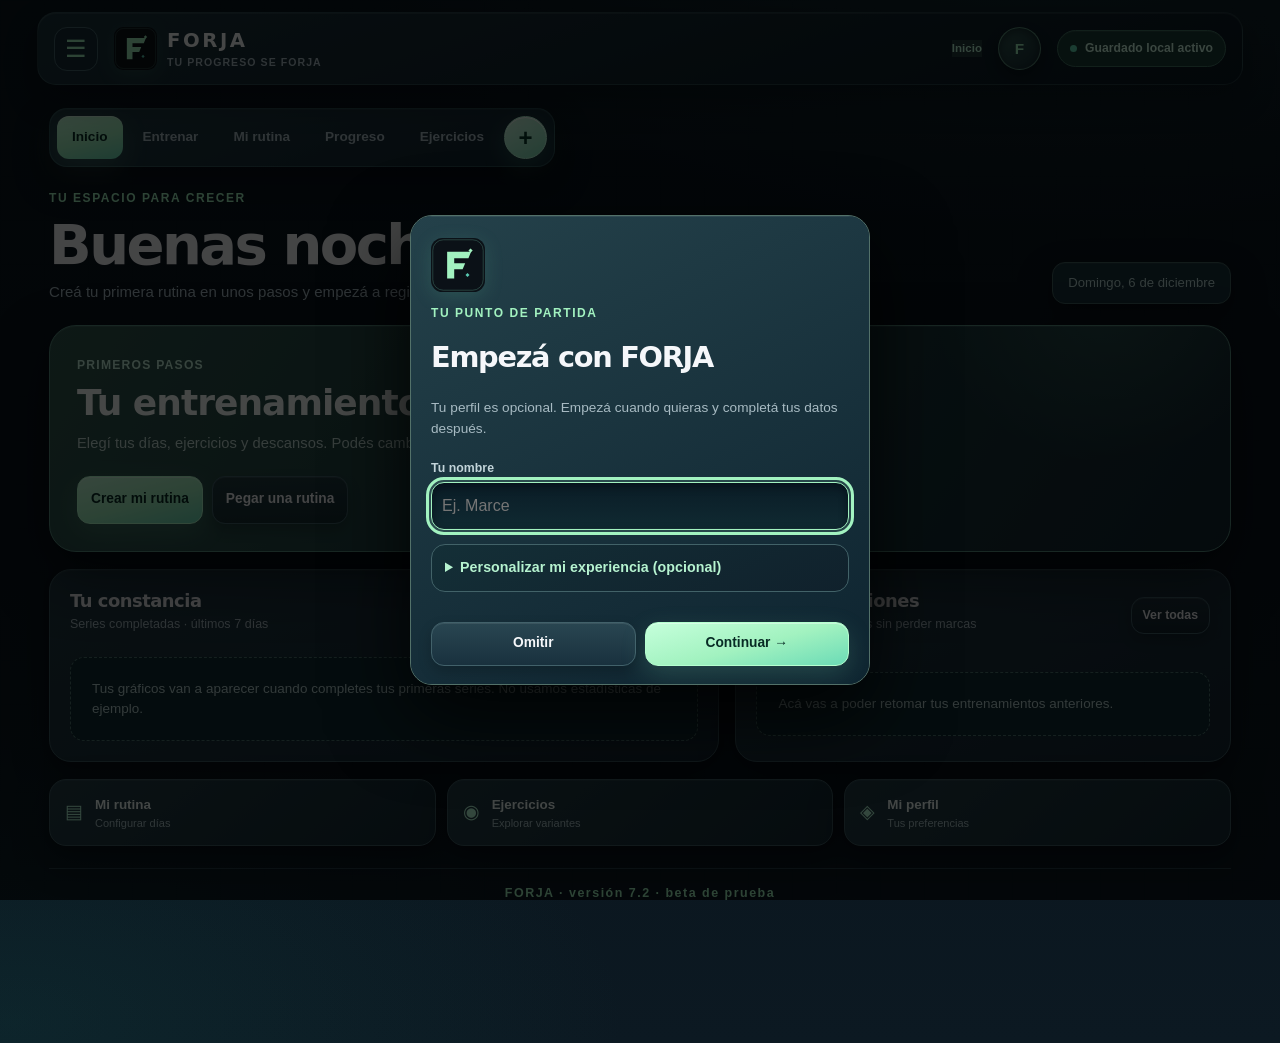
==== commit 99941be9: "Add files via upload" ====
--- a/index.html
+++ b/index.html
@@ -15,8 +15,8 @@
 <link rel="apple-touch-icon" href="apple-touch-icon.png">
 <link rel="icon" type="image/png" sizes="32x32" href="favicon-32.png">
 <link rel="icon" type="image/png" sizes="192x192" href="icon-192.png">
-<meta name="description" content="FORJA APP: armá tu rutina en tres pasos y entrená un ejercicio por vez, con descansos, superseries, historial, calendario y peso.">
-<title>FORJA APP · Tu Rutina y Entrenar</title>
+<meta name="description" content="FORJA: entrená con foco, registrá cada serie y seguí tu progreso a tu ritmo.">
+<title>FORJA · Tu progreso se forja</title>
 <style>
 :root{color-scheme:dark;--bg:#09131b;--bg2:#0d1c26;--card:#12222c;--card-hi:#192d37;--line:#29414a;--softline:#21363f;--txt:#f3f9fa;--muted:#a1b8bd;--mint:#a2f2c0;--mint-dark:#123c31;--amber:#f7c782;--red:#ff9e9a;--blue:#9ac5f4;--radius:19px;--shadow:0 16px 45px #00000028}
 *{box-sizing:border-box}html{scroll-behavior:smooth}body{margin:0;min-height:100vh;background:radial-gradient(ellipse 65% 28% at 90% -5%,#1c4a43 0%,transparent 88%),var(--bg);color:var(--txt);font-family:Inter,ui-sans-serif,-apple-system,BlinkMacSystemFont,"Segoe UI",Roboto,Arial,sans-serif;font-size:15px;line-height:1.5;font-variant-numeric:tabular-nums;-webkit-tap-highlight-color:transparent}
@@ -642,20 +642,151 @@
 @keyframes sheetUp{from{transform:translateY(40px);opacity:.4}to{transform:none;opacity:1}}
 @media(max-width:730px){.day-pick-dialog{margin:auto auto 0;width:100%;max-width:100%;border-radius:22px 22px 0 0;border-bottom:0;max-height:90dvh}.day-pick-dialog[open]{animation:sheetUp .22s ease-out}.day-pick-dialog .summary-inner{max-height:90dvh;padding-bottom:calc(18px + env(safe-area-inset-bottom))}}
 
+
+/* ============= FORJA 7.1 · UX performance & brand system =============
+   Design tokens: dark graphite + copper (actions), green (completed), gold (records).
+   All records, exercises, migration IDs and app storage schema remain unchanged. */
+:root{
+ --bg:#0b1117;--bg2:#111b23;--card:#17242b;--card-hi:#22333c;--line:#35474f;
+ --softline:#293a42;--txt:#f5f7f8;--muted:#adbec3;--mint:#f28a48;--mint-dark:#422719;
+ --success:#a2f2c0;--amber:#f5ce82;--blue:#9ac5f4;--shadow:0 14px 38px #02060960;
+}
+body{background:radial-gradient(ellipse 72% 32% at 88% -12%,#4c291d85,transparent 78%),var(--bg);font-family:Inter,"Segoe UI Variable",-apple-system,BlinkMacSystemFont,"Segoe UI",Roboto,Arial,sans-serif;letter-spacing:.005em}
+h1,h2,h3,.focus-name,.brand-name{font-family:"Avenir Next","Segoe UI Variable Display",Inter,ui-sans-serif,system-ui,sans-serif}
+h1{font-weight:850;letter-spacing:-.05em}h2,h3{font-weight:780}
+.masthead{background:linear-gradient(180deg,#0b1117 88%,#0b1117f3);border-bottom-color:#33414a}
+.panel,.history-card,.stat-card,.guide-card,.lib-card{background:linear-gradient(160deg,#1a2b33,#142129);border-color:#34464e}
+.brand-icon{background:linear-gradient(150deg,#ffb178,var(--mint));color:#21150e;box-shadow:0 8px 23px #f28a482f}
+.brand-name{letter-spacing:.11em;font-weight:900}.brand-icon{background:transparent;box-shadow:none}.brand-icon svg{width:100%;height:100%;display:block}
+.btn.primary,.seg-btn[aria-pressed="true"],.nav-btn[aria-pressed="true"]{color:#26150e}
+.btn.primary{box-shadow:0 8px 18px #f28a4823}
+.btn.primary:active{transform:scale(.985)}
+.btn,.nav-btn,.step-btn,.mobile-more,.mobile-tab{transition:background-color .17s ease,color .17s ease,transform .16s ease}
+.btn:focus-visible,button:focus-visible,input:focus-visible,select:focus-visible,summary:focus-visible{outline-color:var(--mint)}
+.progress-track .fill{background:linear-gradient(90deg,#dc713b,#ffac6d)}
+.tag.good{background:#1c4835;color:#a2f2c0}.cal-date.has-finished{border-color:#58a37d;background:#204737;color:#cbffdc}
+.set-dot.is-done{background:var(--success);border-color:var(--success);color:#153025}
+.set-dot.is-pr{background:var(--amber);border-color:var(--amber)}
+.fs-dot.is-done{background:#254a36;border-color:#75ce9b;color:var(--success)}
+.focus-complete .fc-title,.session-state.finished,.ref-row.last{color:var(--success)}
+.ref-row.last{border-left-color:var(--success)}.ref-row.plan{border-left-color:var(--mint)}
+.hub-main{background:linear-gradient(125deg,#3b2a23,#1c2d35);border-color:#765340}.hub-main .subtext{color:#d8ccc5}.save-pill .save-dot{background:var(--success)}.record-row{background:#1a2a30}.week-dot.done{background:var(--success);border-color:var(--success)}
+.welcome-dialog .summary-inner{max-height:calc(100dvh - 50px);overflow-y:auto}
+.welcome-dialog h2{font-size:1.8rem;letter-spacing:-.045em}
+.profile-shortcut{width:42px;height:42px;flex:none;display:grid;place-items:center;border:1px solid #86553b;border-radius:50%;background:#3b281f;color:#ffb27b;font-size:.96rem;font-weight:900;cursor:pointer}
+.profile-avatar{width:51px;height:51px;display:grid;place-items:center;border-radius:17px;background:#3f2c24;border:1px solid #ad7047;color:#ffd0a2;font-size:1.55rem;font-weight:900;flex:none}
+.profile-heading{display:flex;align-items:center;gap:13px;margin-bottom:12px}
+.profile-heading p{margin:4px 0 0}.profile-safety-note{font-size:.8rem;background:#1b3036;border:1px solid #37515a;padding:10px 12px;border-radius:12px}
+.profile-fields .field label{font-size:.82rem;color:#d6e2e4}
+.profile-note{line-height:1.55}
+.welcome-optional{border:1px solid #40525b;background:#14242b;border-radius:14px;padding:0 13px;margin:2px 0}
+.welcome-optional>summary{font-size:.89rem;font-weight:800;cursor:pointer;padding:12px 0;color:#ffbd8f;list-style:revert}
+.welcome-optional .profile-fields{padding-bottom:10px}
+.welcome-optional .toggle-list{padding-bottom:12px}
+.plan-advanced{border:1px solid #3a4a51;border-radius:14px;background:#12212a;overflow:hidden}
+.plan-advanced>summary{cursor:pointer;padding:15px;font-size:.88rem;font-weight:780;color:#b4c7ca}
+.plan-advanced .panel{margin:0;border:0;border-top:1px solid #3a4a51;border-radius:0}
+.profile-nudge{display:flex;align-items:center;justify-content:space-between;gap:13px;background:linear-gradient(120deg,#33271f,#242c2d);border:1px solid #775a44;border-radius:14px;padding:13px 14px;margin-bottom:13px}
+.profile-nudge strong{font-size:.88rem;color:#ffd1af}.profile-nudge p{font-size:.78rem;margin:2px 0 0}.nudge-actions{display:flex;gap:7px;flex-wrap:wrap;flex:none}
+.forja-quicknav{display:flex;gap:8px;margin:0 0 19px;flex-wrap:wrap}
+.forja-quicknav .nav-btn{background:#18262d;border:1px solid #3a5058;border-radius:12px;padding:10px 16px;font-size:.88rem;min-height:43px}
+.forja-quicknav .nav-btn[aria-pressed="true"]{background:#f28a48;border-color:#f28a48;box-shadow:0 5px 16px #f28a4824}
+.mobile-tabs{display:none}
+/* compact Focus: active set stays accessible while rest is counting */
+.focus{max-width:770px}.focus-route{margin-bottom:8px}.focus-track{height:6px;margin:7px 0}
+.focus-strip{gap:5px;padding-bottom:4px}.fs-dot{width:34px;height:34px;border-radius:10px}
+.focus-card{background:linear-gradient(160deg,#1b3039,#111f27 78%);border-color:#3c5460;box-shadow:0 22px 48px #02060940}
+.focus-name{font-size:clamp(1.55rem,5.4vw,2.35rem);line-height:1.1;margin:9px 0 5px}
+.focus-tags .training-muscle-tag{background:#382e25;border-color:#71503c;color:#ffd6b7}
+.focus-ex-progress{margin:10px 0 3px}.set-dot{width:35px;height:35px}
+.focus-entry{margin:10px 0 2px;padding-top:11px}
+.focus-rest{margin:10px 0 5px;padding:10px 12px;border-radius:15px;text-align:left;background:linear-gradient(115deg,#213239,#162831);display:grid;grid-template-columns:82px minmax(0,1fr);column-gap:12px;align-items:center}
+.focus-rest .rest-ring.big{width:82px;height:82px;grid-column:1;grid-row:1/3;margin:0}
+.focus-rest .ring-time{font-size:1.38rem}.focus-rest .rest-ring-center small{font-size:.59rem;margin-top:1px}
+.focus-rest .rest-next{margin:0;min-width:0;grid-column:2;grid-row:1}
+.focus-rest .rest-next strong{display:block;font-size:.86rem;line-height:1.3;overflow-wrap:anywhere}
+.focus-rest .rest-next span{font-size:.64rem;letter-spacing:.08em;text-transform:uppercase}
+.focus-rest .rest-actions{display:flex;grid-column:1/-1;flex-wrap:wrap;gap:5px;margin-top:8px}
+.focus-rest .rest-actions .btn{flex:1 1 auto;min-width:60px;min-height:37px;font-size:.76rem;padding:6px 7px}
+.focus-rest .rest-actions .btn.ghost{flex:1 1 auto;min-height:37px}
+.focus-fields{gap:8px}.stepper{padding:7px}.stepper-row{grid-template-columns:36px minmax(0,1fr) 36px;gap:3px}
+.step-btn{height:43px;border-radius:9px}.stepper-input{font-size:1.55rem}
+.stepper-label{font-size:.75rem}.stepper-unit{font-size:.7rem}
+.focus-save{margin-top:9px;min-height:49px}
+.focus-last-set{font-size:.78rem;color:#cadbd8;margin:-2px 0 9px;padding:7px 10px;border-radius:9px;border-left:3px solid var(--success);background:#17302c}
+.focus-last-set strong{color:#e8fff1}
+.focus-ref{margin-top:10px}
+.ref-row{padding:7px 10px}.ref-row strong{font-size:.84rem}.ref-row span{font-size:.69rem}
+.focus-route-top{font-size:.75rem}
+.focus-quick-save{display:none}
+.lib-filter-details{margin-top:10px;border:1px solid #364952;border-radius:12px;background:#14252d;padding:0 12px}
+.lib-filter-details>summary{cursor:pointer;padding:10px 0;color:#e0ecec;font-weight:760;font-size:.86rem}
+.lib-filter-detail-body{padding-bottom:11px}
+.lib-quick{display:flex;overflow-x:auto;gap:7px;margin:10px 0 3px;padding-bottom:3px;scrollbar-width:thin}
+.lib-quick-btn{flex:none;border:1px solid #445862;border-radius:23px;padding:8px 13px;color:#d7e1e3;background:#1b3039;min-height:37px;font-size:.78rem;font-weight:750}
+.lib-quick-btn[aria-pressed="true"]{background:var(--mint);border-color:var(--mint);color:#28160d}
+.wz-review-day>summary{display:flex;align-items:center;gap:9px;padding:10px 4px;cursor:pointer;color:#f3f7f7;font-size:.87rem;font-weight:800}
+.wz-review-day>summary small{display:block;color:var(--muted);font-weight:600;font-size:.73rem}
+.wz-review-body{padding-top:6px}
+@media(max-width:730px){
+ .forja-quicknav{display:none}
+ .app{padding-bottom:calc(145px + env(safe-area-inset-bottom))}
+ .mobile-tabs{display:grid;grid-template-columns:repeat(5,minmax(0,1fr));align-items:stretch;position:fixed;left:0;right:0;bottom:0;z-index:67;padding:7px max(4px,env(safe-area-inset-right)) calc(7px + env(safe-area-inset-bottom)) max(4px,env(safe-area-inset-left));gap:2px;background:#101a21f5;backdrop-filter:blur(16px);-webkit-backdrop-filter:blur(16px);border-top:1px solid #344850;box-shadow:0 -10px 30px #0005}
+ .mobile-tab,.mobile-more{background:transparent;border:0;border-radius:11px;color:#acbdc2;display:flex;flex-direction:column;align-items:center;justify-content:center;gap:2px;min-width:0;min-height:52px;padding:6px 1px;font-weight:730;font-size:.66rem;line-height:1.15}
+ .mobile-tab svg,.mobile-more svg{width:21px;height:21px;fill:none;stroke:currentColor;stroke-width:1.9;stroke-linecap:round;stroke-linejoin:round}
+ .mobile-more svg circle{fill:currentColor;stroke:none}
+ .mobile-tab[aria-pressed="true"]{background:#3b2b22;color:#ffae77;box-shadow:none}
+ .mobile-tab[aria-pressed="true"] svg{stroke:#ffae77}
+ .mobile-tab:active,.mobile-more:active{transform:scale(.94)}
+ .menu-panel{top:calc(67px + var(--sat));max-height:calc(100dvh - 150px - var(--sat));border-color:#6a4b37}
+ .masthead{gap:8px}.brand-sub{display:none}.save-pill:not(.warning){display:none}
+ .brand-name{font-size:1.05rem}.profile-shortcut{width:39px;height:39px}
+ #view-workout .greet-head:not([hidden]){display:block;margin:7px 0 12px}
+ #view-workout .greet-head h1{font-size:1.4rem;margin:3px 0 0}
+ #view-workout .greet-head .eyebrow{font-size:.7rem}
+ #view-workout .greet-head .greet-sub{font-size:.81rem;margin:3px 0 0}
+ .focus{margin-bottom:14px}
+ .focus-route-top{font-size:.73rem}.focus-strip{margin-bottom:0}
+ .focus-card{padding:13px 13px 14px;border-radius:17px}
+ .focus-name{font-size:clamp(1.4rem,5.2vw,1.82rem)}
+ .focus-target{font-size:.79rem;line-height:1.34}
+ .focus-tags{gap:4px}.focus-tags span{font-size:.65rem}
+ .focus-ex-progress{gap:5px}
+ .set-dot{width:34px;height:34px}.set-dots{gap:5px}.set-count{font-size:1rem}
+ .day-trigger{margin:0 0 9px;padding:8px 11px;min-height:55px;border-color:#46565c}
+ .day-trigger .dt-main small{font-size:.68rem}.day-trigger .dt-action{padding:6px 9px;color:#ffb688;border-color:#80543e}
+ .focus-save{margin-bottom:4px}
+ .focus-quick-save{display:flex;position:fixed;bottom:calc(71px + env(safe-area-inset-bottom));left:12px;right:12px;z-index:64;width:calc(100% - 24px);max-width:750px;margin:0 auto;min-height:47px;border-radius:13px;box-shadow:0 10px 34px #0009}
+ .focus-quick-save[hidden]{display:none!important}
+ .focus-entry .focus-save{display:none}
+ .focus-card{padding-bottom:14px}
+ .toast{top:auto;bottom:calc(139px + env(safe-area-inset-bottom));max-width:calc(100% - 25px)}
+ .profile-nudge{align-items:center;flex-direction:row;gap:8px;padding:9px 10px}.profile-nudge strong{font-size:.78rem}.profile-nudge p{display:none}.nudge-actions{width:auto;flex:none;gap:3px}.nudge-actions .btn{min-height:35px;padding:5px 9px;font-size:.72rem}.nudge-actions .btn.ghost{font-size:1.2rem;min-width:29px;padding:3px 5px}
+ .profile-fields{grid-template-columns:1fr}
+ .lib-filters{padding:14px}.lib-filter-details{padding:0 10px}
+ .lib-status{gap:5px;margin-top:9px}
+ .day-pick-dialog{margin:auto auto 0}
+}
+@media(max-width:350px){.mobile-tab,.mobile-more{font-size:.6rem}.profile-shortcut{width:34px;height:34px}.brand-name{font-size:.93rem}.focus-rest{grid-template-columns:72px minmax(0,1fr);padding:8px}.focus-rest .rest-ring.big{width:72px;height:72px}.focus-rest .rest-actions .btn{font-size:.7rem}}
+@media(prefers-reduced-motion:reduce){.mobile-tab,.mobile-more,.btn,.nav-btn,.step-btn{transition:none!important}}
+
 </style>
+<link rel="stylesheet" href="premium.css?v=7.2.0">
 </head>
 <body>
 <div class="app">
   <header class="masthead">
     <button type="button" class="menu-toggle" id="menuToggle" aria-controls="mainMenu" aria-expanded="false" aria-label="Abrir menú de secciones">☰</button>
-    <div class="identity"><div class="brand-icon" aria-hidden="true">F</div><div><div class="brand-name">FORJA</div><span class="brand-sub">FORJA APP</span></div></div>
-    <span class="view-chip" id="currentViewName">Entrenar</span>
+    <button type="button" class="identity home-brand" id="homeBrand" aria-label="Ir al inicio de FORJA"><div class="brand-icon" aria-hidden="true"><svg class="forja-mark" viewBox="0 0 512 512" focusable="false" aria-hidden="true"><rect width="512" height="512" rx="109" fill="#0b1117"/><rect x="17" y="17" width="478" height="478" rx="100" fill="none" stroke="#4d8274" stroke-width="4"/><path d="M153 130H380L355 193H220V239H324L300 297H220V385H153Z" fill="#a2f2c0"/><path d="M375 99L395 119L375 139L355 119Z" fill="#a2f2c0"/><path d="M346 331L365 350L346 369L327 350Z" fill="#59c9b1"/></svg></div><div><div class="brand-name">FORJA</div><span class="brand-sub">TU PROGRESO SE FORJA</span></div></button>
+    <span class="view-chip" id="currentViewName">Inicio</span>
+    <button type="button" class="profile-shortcut" id="profileShortcut" aria-label="Abrir mi perfil" title="Mi perfil"><span id="profileInitial">U</span></button>
     <div class="save-pill" id="savePill" role="status"><span class="save-dot" aria-hidden="true"></span><span id="saveIndicator">Comprobando guardado…</span></div>
   </header>
   <div class="menu-layer" id="menuLayer" hidden>
     <button type="button" class="menu-dismiss" id="menuDismiss" aria-label="Cerrar menú"></button>
     <nav class="menu-panel" id="mainMenu" aria-label="Secciones de FORJA">
       <div class="menu-kicker">Ir a una sección</div>
+      <button class="menu-item nav-btn" type="button" data-view="home" aria-pressed="true"><span class="menu-symbol">⌂</span> Inicio</button>
       <button class="menu-item nav-btn" type="button" data-view="workout" aria-pressed="true"><span class="menu-symbol">▣</span> Entrenar</button>
       <button class="menu-item nav-btn" type="button" data-view="plan" aria-pressed="false"><span class="menu-symbol">✎</span> Tu Rutina</button>
       <button class="menu-item nav-btn" type="button" data-view="library" aria-pressed="false"><span class="menu-symbol">▤</span> Biblioteca de ejercicios</button>
@@ -668,12 +799,65 @@
       <p class="menu-caption" id="menuCaption">Podés instalar FORJA como app.</p>
     </nav>
   </div>
+  <nav class="forja-quicknav" aria-label="Accesos principales">
+    <button type="button" class="nav-btn" data-view="home" aria-pressed="true">Inicio</button>
+    <button type="button" class="nav-btn" data-view="workout" aria-pressed="true">Entrenar</button>
+    <button type="button" class="nav-btn" data-view="plan" aria-pressed="false">Mi rutina</button>
+    <button type="button" class="nav-btn" data-view="progress" aria-pressed="false">Progreso</button>
+    <button type="button" class="nav-btn" data-view="library" aria-pressed="false">Ejercicios</button>
+    <button type="button" class="desktop-quick" id="desktopQuick" aria-label="Acciones rápidas" aria-expanded="false" aria-controls="premiumQuickMenu">+</button>
+  </nav>
+  <nav class="mobile-tabs" aria-label="Navegación principal">
+    <button type="button" class="nav-btn mobile-tab" data-view="home" aria-pressed="true" aria-label="Inicio"><svg viewBox="0 0 24 24" aria-hidden="true"><path d="m3 11 9-7 9 7v9h-7v-6h-4v6H3z"/></svg><span>Inicio</span></button>
+    <button type="button" class="nav-btn mobile-tab" data-view="workout" aria-pressed="false" aria-label="Entrenar"><svg viewBox="0 0 24 24" aria-hidden="true"><path d="M4 9v6m3-9v12M17 6v12m3-9v6M7 12h10"/></svg><span>Entrenar</span></button>
+    <button type="button" class="nav-btn mobile-tab" data-view="plan" aria-pressed="false" aria-label="Mi rutina"><svg viewBox="0 0 24 24" aria-hidden="true"><rect x="4" y="3.5" width="16" height="17" rx="2"/><path d="M8 8h8M8 12h8M8 16h5"/></svg><span>Rutina</span></button>
+    <button type="button" class="quick-fab" id="mobileQuick" aria-label="Abrir acciones rápidas" aria-expanded="false" aria-controls="premiumQuickMenu">+</button>
+    <button type="button" class="nav-btn mobile-tab" data-view="progress" aria-pressed="false" aria-label="Progreso"><svg viewBox="0 0 24 24" aria-hidden="true"><path d="M3 18.5h18M5 15l5-5 3 3 6-7M16 6h3v3"/></svg><span>Progreso</span></button>
+    <button type="button" class="mobile-more" id="mobileMore" aria-label="Más secciones" aria-haspopup="menu" aria-expanded="false"><svg viewBox="0 0 24 24" aria-hidden="true"><circle cx="5" cy="12" r="1"/><circle cx="12" cy="12" r="1"/><circle cx="19" cy="12" r="1"/></svg><span>Más</span></button>
+  </nav>
+  <div class="quick-menu" id="premiumQuickMenu" hidden role="group" aria-label="Acciones rápidas">
+    <span class="quick-menu-title">Acciones rápidas</span>
+    <button type="button" class="quick-menu-btn" data-premium-quick="train"><span class="qicon">✧</span>Entrenar ahora</button>
+    <button type="button" class="quick-menu-btn" data-premium-quick="wizard"><span class="qicon">＋</span>Crear una rutina</button>
+    <button type="button" class="quick-menu-btn" data-premium-quick="import"><span class="qicon">⤓</span>Pegar rutina existente</button>
+    <button type="button" class="quick-menu-btn" data-premium-quick="library"><span class="qicon">▤</span>Ver biblioteca de ejercicios</button>
+  </div>
   <div class="notice" id="scriptNotice"><strong>Este visor todavía no activó la rutina interactiva.</strong> Si los botones no responden o ves «Comprobando guardado», abrí el archivo como página HTML en un navegador que permita ejecutar JavaScript. Algunas vistas previas de archivos lo bloquean.</div>
   <div class="notice" id="storageWarning" hidden><strong>Atención: guardado local no disponible.</strong> Los cambios solo permanecerán mientras este archivo siga abierto. Probá abrirlo en un navegador completo y exportá una copia JSON en Ajustes.</div>
   <noscript><div class="bottom-noscript"><strong>Este visor no ejecuta JavaScript.</strong> Para registrar tus entrenamientos, abrí el archivo HTML en Safari, Chrome u otro navegador que permita ejecutar archivos HTML locales. La vista previa de Archivos puede no hacerlo.</div></noscript>
   <main>
+    <section id="view-home" class="view" hidden aria-label="Inicio de FORJA">
+      <div class="home-heading">
+        <div><span class="home-overline">TU ESPACIO PARA CRECER</span><h1 id="homeGreeting">Tu progreso se forja.</h1><p id="homeWelcome">Cada serie cuenta. Todo listo para tu entrenamiento.</p></div>
+        <span class="home-date" id="homeDate"></span>
+      </div>
+      <section class="home-hero" aria-label="Tu próximo entrenamiento">
+        <div class="home-hero-copy"><span id="homeHeroKicker">TU RUTINA</span><h2 id="homePlanName">Preparando tu entrenamiento…</h2><p id="homePlanDetail"></p>
+          <div class="home-hero-actions"><button type="button" class="btn primary" id="homePrimary">Empezar entrenamiento</button><button type="button" class="btn ghost" id="homeSecondary">Ver mi rutina</button></div>
+        </div>
+        <div class="home-ring" id="homeRing" role="progressbar" aria-label="Series completadas de la sesión" aria-valuemin="0" aria-valuemax="100" aria-valuenow="0">
+          <svg viewBox="0 0 120 120" aria-hidden="true"><circle class="track" cx="60" cy="60" r="48"/><circle class="bar" id="homeRingBar" cx="60" cy="60" r="48"/></svg>
+          <div style="display:flex;flex-direction:column;align-items:center;gap:0"><strong id="homePercent">0%</strong><small>de la sesión</small></div>
+        </div>
+      </section>
+      <section class="home-stats" id="homeStats" aria-label="Resumen de tu actividad">
+        <article class="home-stat"><span class="stat-icon" aria-hidden="true">✦</span><strong id="homeCompleted">0</strong><span>Entrenamientos terminados</span></article>
+        <article class="home-stat"><span class="stat-icon" aria-hidden="true">✓</span><strong id="homeSeries">0</strong><span>Series completadas</span></article>
+        <article class="home-stat"><span class="stat-icon" aria-hidden="true">↗</span><strong id="homeWeekDays">0</strong><span>Días activos · 7 días</span></article>
+      </section>
+      <div class="home-lower">
+        <section class="home-trend" aria-label="Actividad de la última semana"><div class="panel-heading"><div><h2>Tu constancia</h2><p class="subtext">Series completadas · últimos 7 días</p></div><span class="pill">Esta semana</span></div><div id="homeWeeklyChart"></div></section>
+        <section class="home-recent" aria-label="Entrenamientos recientes"><div class="panel-heading"><div><h2>Últimas sesiones</h2><p class="subtext">Retomá tus registros sin perder marcas</p></div><button class="btn sm ghost" type="button" id="homeSeeHistory">Ver todas</button></div><div class="home-recent-list" id="homeRecentList"></div></section>
+      </div>
+      <div class="home-shortcuts" aria-label="Accesos desde inicio">
+        <button type="button" class="home-shortcut" data-home-to="plan"><span class="glyph">▤</span><span><strong>Mi rutina</strong><small>Configurar días</small></span></button>
+        <button type="button" class="home-shortcut" data-home-to="library"><span class="glyph">◉</span><span><strong>Ejercicios</strong><small>Explorar variantes</small></span></button>
+        <button type="button" class="home-shortcut" data-home-to="settings"><span class="glyph">◈</span><span><strong>Mi perfil</strong><small>Tus preferencias</small></span></button>
+      </div>
+    </section>
     <section id="view-workout" class="view">
       <div class="page-head tight-head greet-head" id="greetHead"><div class="eyebrow" id="greetKicker">Entrenar</div><h1 id="greetTitle">Tu entrenamiento.</h1><p class="greet-sub" id="greetSub"></p></div>
+      <aside class="profile-nudge" id="profileNudge" hidden aria-label="Completar perfil"><div><strong>¿Personalizamos tu experiencia?</strong><p>Podés completar tu perfil cuando quieras.</p></div><div class="nudge-actions"><button type="button" class="btn sm primary" id="profileNudgeGo">Perfil</button><button type="button" class="btn sm ghost" id="profileNudgeClose" aria-label="No volver a sugerir completar el perfil">×</button></div></aside>
       <div class="install-card" id="installCard" hidden><div><strong>📲 Usá FORJA como app</strong><span id="installCardText"></span></div><div class="install-card-actions"><button type="button" class="btn sm primary" id="installCardButton" hidden>Instalar</button><button type="button" class="btn sm ghost" id="installCardDismiss" aria-label="Ocultar sugerencia de instalación">✕</button></div></div>
       <section class="panel training-selector" aria-label="Seleccionar entrenamiento">
         <div class="selector-compact" id="selectorCompact" hidden><div class="sel-compact-text"><strong id="selCompactTitle">Día 1</strong><small id="selCompactMeta"></small></div><button type="button" class="btn sm" id="selectorToggle" aria-expanded="false" aria-controls="selectorFull">Cambiar día</button></div>
@@ -727,10 +911,11 @@
         <div class="hub-foot"><button type="button" class="btn sm ghost" id="copyRoutine">⧉ Copiar mi rutina como texto</button></div>
         <div class="notice import-undo" id="importUndo" hidden><p>Aplicaste una rutina nueva. ¿No era lo que querías?</p><button type="button" class="btn sm" id="undoImport">↶ Deshacer y volver a la anterior</button></div>
       </section>
-      <section class="panel plan-overview" aria-label="Configuración del plan anual">
+      <details class="plan-advanced" id="planAdvanced"><summary>Opciones avanzadas del plan · 52 semanas</summary><section class="panel plan-overview" aria-label="Configuración del plan anual">
         <div class="panel-heading"><h2>Plan anual</h2><span class="pill">52 semanas</span></div>
         <div class="plan-date-row"><div class="field"><label for="planStartDate">Comienzo del plan</label><input type="date" id="planStartDate"></div><div class="plan-duration"><span>Duración</span><strong>52 semanas</strong><small>La semana en Entrenar se calcula desde esta fecha.</small></div></div>
       </section>
+      </details>
       <section class="panel" id="planPanel" aria-label="Configurar semana">
         <div class="panel-heading"><h2>Los días de tu rutina</h2><span class="pill" id="routineDaysPill">3 días</span></div>
         <p class="subtext day-rotation-hint">Tu rutina va en orden: Día 1, Día 2… y después del último vuelve a empezar. Entrená los días de la semana que quieras: FORJA te sugiere cuál sigue.</p>
@@ -763,10 +948,13 @@
       <div class="page-head"><div class="eyebrow">Biblioteca FORJA</div><h1>Ejercicios.</h1><p id="libIntro">Cada variante es un registro distinto: barra, mancuernas, Smith, poleas y máquinas nunca se mezclan.</p></div>
       <section class="panel lib-filters" aria-label="Buscar y filtrar ejercicios">
         <div class="field"><label for="libSearch">Buscar</label><input type="search" id="libSearch" placeholder="Nombre, sinónimo, músculo o equipo (ej. «jalón», «glúteo medio», «smith»)" autocomplete="off" enterkeyhint="search"></div>
+        <div class="lib-quick" id="libQuickGroups" role="group" aria-label="Filtrar por grupo muscular"></div>
+        <details class="lib-filter-details"><summary>Más filtros · músculo y equipamiento</summary><div class="lib-filter-detail-body">
         <div class="lib-row"><div class="field"><label for="libGroup">Grupo muscular</label><select id="libGroup"></select></div><div class="field"><label for="libMuscle">Músculo específico</label><select id="libMuscle"></select></div></div>
         <div class="lib-tipos-wrap"><span class="field-label">Tipo de equipo</span><div class="lib-tipos" id="libTipos" role="group" aria-label="Tipo de equipo"></div></div>
         <div class="lib-gym-row"><label class="lib-gym-toggle"><input type="checkbox" id="libGymOnly"><span>Solo lo que hay en mi gimnasio</span></label><button type="button" class="btn sm" id="libGymConfig">⚙ Mi gimnasio</button></div>
         <details class="lib-more"><summary>Más filtros</summary><div class="lib-row three"><div class="field"><label for="libSub">Subgrupo</label><select id="libSub"></select></div><div class="field"><label for="libPattern">Patrón de movimiento</label><select id="libPattern"></select></div><div class="field"><label for="libMachine">Máquina específica</label><select id="libMachine"></select></div></div><label class="lib-gym-toggle"><input type="checkbox" id="libUnilateral"><span>Solo ejercicios unilaterales</span></label></details>
+        </div></details>
         <div class="lib-status"><span id="libCount">Cargando biblioteca…</span><span class="lib-add-to"><label for="libAddDay">＋ agrega a</label><select id="libAddDay"></select></span><button type="button" class="btn sm ghost" id="libClear">Limpiar filtros</button></div>
       </section>
       <div class="lib-list" id="libList"></div>
@@ -813,9 +1001,14 @@
     <section id="view-settings" class="view" hidden>
       <div class="page-head"><div class="eyebrow">Todo bajo control</div><h1>Ajustes y datos.</h1><p class="subtext">El registro funciona sin servidores ni cuentas. Las fotos remotas de la guía requieren internet; las ilustraciones de respaldo están integradas. Tus datos permanecen en este navegador cuando el almacenamiento está disponible.</p></div>
       <div class="settings-grid">
-        <section class="panel" id="profilePanel"><h2>Tu perfil</h2><p class="subtext">FORJA te saluda por tu nombre y usa tu peso para estimar calorías. Se guarda solo en este dispositivo.</p>
-          <div class="profile-fields"><div class="field"><label for="profileName">Nombre</label><input id="profileName" type="text" maxlength="40" autocomplete="given-name" placeholder="Ej. Marce"></div><div class="field"><label for="profileWeightKg">Peso corporal (kg)</label><input id="profileWeightKg" class="num-input" type="text" inputmode="decimal" autocomplete="off" placeholder="Ej. 75"></div><div class="field"><label for="profileWelcome">Bienvenida al abrir FORJA</label><select id="profileWelcome"><option value="always">Cada vez que abro FORJA</option><option value="daily">Una vez por día</option><option value="off">No mostrar</option></select></div><div class="field"><label for="profileMode">Pantalla de entrenamiento</label><select id="profileMode"><option value="focus">Focus · un ejercicio por vez</option><option value="list">Lista completa</option></select></div></div>
-          <p class="subtext profile-note">Para las calorías se usa la medición de Calendario y peso más cercana a cada entrenamiento; si no hay, este peso.</p><button type="button" class="btn sm" id="profilePreview">Ver la bienvenida</button></section>
+        <section class="panel" id="profilePanel"><div class="profile-heading"><span class="profile-avatar" id="profileAvatar">F</span><div><h2>Tu perfil</h2><p class="subtext">Tus datos se guardan en este dispositivo. Podés modificarlos cuando quieras.</p></div></div><p class="profile-safety-note">No creás una cuenta ni necesitás ingresar información personal para entrenar. Los datos de esta sección son opcionales.</p>
+          <div class="profile-fields"><div class="field"><label for="profileName">Nombre</label><input id="profileName" type="text" maxlength="40" autocomplete="given-name" placeholder="Ej. Marce"></div><div class="field"><label for="profileAge">Edad · opcional</label><input id="profileAge" type="number" inputmode="numeric" min="13" max="100" placeholder="Ej. 28"></div>
+          <div class="field"><label for="profileGender">Género · opcional</label><select id="profileGender"><option value="">Prefiero no indicarlo</option><option value="mujer">Mujer</option><option value="hombre">Hombre</option><option value="no_binario">No binario</option><option value="otro">Otro</option></select></div>
+          <div class="field"><label for="profileExperience">Experiencia · opcional</label><select id="profileExperience"><option value="">Sin indicar</option><option value="principiante">Estoy empezando</option><option value="intermedio">Entreno hace un tiempo</option><option value="avanzado">Entreno hace años</option></select></div>
+          <div class="field"><label for="profileGoal">Objetivo · opcional</label><select id="profileGoal"><option value="">Sin indicar</option><option value="hipertrofia">Ganar músculo</option><option value="fuerza">Ganar fuerza</option><option value="resistencia">Resistencia / condición física</option><option value="salud">Salud y constancia</option></select></div>
+          <div class="field"><label for="profileHeight">Altura (cm) · opcional</label><input id="profileHeight" type="number" inputmode="decimal" min="90" max="250" placeholder="Ej. 173"></div>
+          <div class="field"><label for="profileWeightKg">Peso corporal (kg)</label><input id="profileWeightKg" class="num-input" type="text" inputmode="decimal" autocomplete="off" placeholder="Ej. 75"></div><div class="field"><label for="profileWelcome">Saludo en Entrenar</label><select id="profileWelcome"><option value="always">Mostrar saludo breve</option><option value="daily">Mostrar saludo del día</option><option value="off">Interfaz compacta (sin saludo)</option></select></div><div class="field"><label for="profileMode">Pantalla de entrenamiento</label><select id="profileMode"><option value="focus">Focus · un ejercicio por vez</option><option value="list">Lista completa</option></select></div></div>
+          <p class="subtext profile-note">Los cambios se guardan automáticamente al salir de cada campo. Edad, género y altura no modifican tu rutina ni se usan para inferir tus capacidades. El peso solo sirve para estimaciones orientativas.</p><button type="button" class="btn sm" id="profilePreview">Ver la bienvenida</button></section>
         <section class="panel" id="alertsPanel"><h2>Descansos: sonido y vibración</h2><p class="subtext">Cómo te avisa FORJA cuando termina el descanso.</p>
           <div class="toggle-list"><label class="toggle-row"><input type="checkbox" id="optSound"><span><strong>Sonido al terminar</strong><small>Tres tonos cortos al llegar a cero.</small></span></label><label class="toggle-row"><input type="checkbox" id="optCountdown"><span><strong>Cuenta regresiva</strong><small>Un tono suave en los últimos 3 segundos.</small></span></label><label class="toggle-row"><input type="checkbox" id="optVibrate"><span><strong>Vibración</strong><small>Al terminar el descanso, al guardar una serie y al batir un récord.</small><small class="warn-text" id="vibrateSupport" hidden>Este dispositivo no permite vibrar desde la web (por ejemplo, iPhone).</small></span></label><label class="toggle-row"><input type="checkbox" id="optNotify"><span><strong>Aviso del sistema en segundo plano</strong><small id="notifySupport">Muestra una notificación al terminar el descanso.</small></span></label></div>
           <div class="alert-actions"><button type="button" class="btn sm" id="testAlert">▶ Probar aviso</button></div>
@@ -823,30 +1016,31 @@
         <section class="panel"><h2>Tu objetivo de proteína</h2><p class="subtext">Referencia orientativa de 1,6–2,0 gramos por kilogramo de peso corporal al día.</p><div class="field"><label for="proteinWeight">Peso corporal (kg)</label><input id="proteinWeight" class="num-input" type="text" inputmode="decimal" autocomplete="off" placeholder="Ej. 75"></div><div class="mini-result" id="proteinResult"><strong>—</strong><span>Ingresá tu peso para calcular el rango diario.</span></div></section>
         <section class="panel"><h2>Guardar y recuperar datos</h2><p class="subtext">Se recomienda exportar un respaldo JSON periódicamente. El CSV se puede abrir en Excel.</p><div class="backup-btns"><button type="button" class="btn primary" id="downloadCsv">↓ Descargar CSV</button><button type="button" class="btn" id="downloadBackup">↓ Copia JSON</button><button type="button" class="btn" id="downloadActivity">↓ Calendario y peso CSV</button><button type="button" class="btn" id="importBackup">↑ Restaurar JSON</button><input class="backup-input" id="backupFile" type="file" accept=".json,application/json" aria-label="Seleccionar copia JSON"></div><div class="notice" style="margin-top:16px"><p><strong>Importar reemplaza todos los datos actuales.</strong> Descargá una copia antes de restaurar otro respaldo.</p></div></section>
         <section class="panel"><h2>Durante el entrenamiento</h2><p class="subtext">Ayudas automáticas mientras registrás tus series.</p><div class="toggle-list"><label class="toggle-row"><input type="checkbox" id="optAutoRest"><span><strong>Descanso automático</strong><small>El cronómetro arranca solo cuando marcás una serie como hecha.</small></span></label><label class="toggle-row"><input type="checkbox" id="optKeepAwake"><span><strong>Pantalla siempre encendida</strong><small>Evita que el teléfono se bloquee entre series mientras tenés un entrenamiento en curso.</small><small class="warn-text" id="wakeSupport" hidden>Este navegador no permite mantener la pantalla encendida.</small></span></label><label class="toggle-row"><input type="checkbox" id="optProgression"><span><strong>Sugerencias de progresión</strong><small>Te propone subir el peso cuando la vez anterior completaste todas las series en el tope del rango de repeticiones.</small></span></label></div><div class="inc-grid"><div class="field"><label for="incTotal">Aumento sugerido · carga total (kg)</label><input id="incTotal" class="num-input" type="text" inputmode="decimal" autocomplete="off" placeholder="2,5"></div><div class="field"><label for="incDumbbell">Aumento sugerido · por mancuerna (kg)</label><input id="incDumbbell" class="num-input" type="text" inputmode="decimal" autocomplete="off" placeholder="2"></div></div></section>
-        <section class="panel"><h2>Equipo FORJA</h2><p class="subtext">Herramienta interna para mantener la biblioteca: preparar lotes de imágenes, revisarlas con un checklist técnico y generar el paquete para publicarlas en GitHub.</p><a class="btn" href="revision.html" target="_blank" rel="noopener">Abrir panel de revisión de imágenes ↗</a></section>
+        <section class="panel forja-internal" hidden><h2>Equipo FORJA</h2><p class="subtext">Herramienta interna para mantener la biblioteca: preparar lotes de imágenes, revisarlas con un checklist técnico y generar el paquete para publicarlas en GitHub.</p><a class="btn" href="revision.html" target="_blank" rel="noopener">Abrir panel de revisión de imágenes ↗</a></section>
         <section class="panel" id="installPanel"><h2>Instalar FORJA</h2><p class="subtext" id="installText">Instalala para usarla como una app.</p><button type="button" class="btn primary" id="installButton" hidden>⤓ Instalar app</button><p class="subtext">Funciona en iPhone, Android y computadoras con Windows o Mac. Los datos se guardan en cada dispositivo: para pasarlos a otro, usá la copia JSON.</p></section>
         <section class="panel"><h2>Tu plan anual</h2><p class="subtext">Configurá cada día en la sección «Tu Rutina»: grupos musculares, ejercicios elegidos, series y descanso general. Entrenar muestra únicamente tu configuración y el registro diario. Los entrenamientos guardados conservan su propia copia aunque edites el plan.</p></section>
         <section class="panel"><h2>Privacidad y reinicio</h2><p class="subtext">Los registros de entrenamiento no se envían a internet; las fotos de la guía pueden descargarse del sitio público de Free Exercise DB. Si cambiás el dominio de publicación, navegador o dispositivo, importá una copia JSON para recuperar tus registros.</p><div class="notice"><p>Algunos visores de archivos de iPhone no ejecutan JavaScript o no conservan los datos. Para uso persistente, abrí el HTML como página en un navegador compatible. Si el indicador superior avisa que el guardado no está disponible, exportá copias con frecuencia.</p></div><button type="button" class="btn danger" id="wipeAll">Borrar todos mis datos</button></section>
       </div>
     </section>
   </main>
-  <footer class="feature-foot">FORJA APP · versión 7.0</footer>
+  <footer class="feature-foot">FORJA · versión 7.2 · beta de prueba</footer>
 </div>
 <dialog class="ex-dialog" id="exDialog" aria-labelledby="exTitle"><div class="ex-inner" id="exInner"></div></dialog>
 <dialog class="ex-dialog" id="gymDialog" aria-labelledby="gymTitle"><div class="ex-inner"><div class="dlg-top"><div class="eyebrow">Inventario</div><button type="button" class="dlg-close" data-close aria-label="Cerrar">×</button></div><h2 id="gymTitle">Mi gimnasio</h2><p class="subtext">Marcá las máquinas y accesorios que tenés. Con el filtro «Solo lo que hay en mi gimnasio», FORJA te muestra únicamente los ejercicios que podés hacer. Peso corporal, suelo y pared no hace falta marcarlos.</p><p class="gym-count" id="gymCount"></p><div class="gym-presets" id="gymPresets"></div><div id="gymGroups"></div><div class="summary-actions"><button type="button" class="btn primary" data-close>Listo</button></div></div></dialog>
 <dialog class="ex-dialog import-dialog" id="importDialog" aria-labelledby="importTitle"><div class="ex-inner" id="importInner"></div></dialog>
 <dialog class="summary-dialog" id="summaryDialog" aria-labelledby="summaryTitle"><div class="summary-inner"><div class="eyebrow" id="summaryKicker">Entrenamiento finalizado</div><h2 id="summaryTitle">¡Buen trabajo!</h2><p class="subtext" id="summarySubtitle"></p><div class="summary-stats" id="summaryStats"></div><div class="summary-kcal" id="summaryKcal"></div><div class="summary-records" id="summaryRecords"></div><p class="summary-note" id="summaryNote"></p><div class="summary-actions"><button type="button" class="btn" id="summaryShare">↗ Compartir</button><button type="button" class="btn primary" id="summaryClose" autofocus>Listo</button></div></div></dialog>
-<dialog class="summary-dialog welcome-dialog" id="welcomeDialog" aria-labelledby="welcomeTitle"><div class="summary-inner"><div class="brand-icon" aria-hidden="true">F</div><h2 id="welcomeTitle">Te damos la bienvenida a FORJA</h2><p class="subtext" id="welcomeLead">Contanos cómo te llamás para saludarte cada vez que entres.</p><div class="field"><label for="welcomeName">Tu nombre</label><input id="welcomeName" type="text" maxlength="40" autocomplete="given-name" placeholder="Ej. Marce"></div><div class="field"><label for="welcomeWeight">Peso corporal (kg) · opcional</label><input id="welcomeWeight" class="num-input" type="text" inputmode="decimal" autocomplete="off" placeholder="Ej. 75"><small>Se usa para estimar calorías y proteínas. Podés cambiarlo cuando quieras.</small></div><div class="toggle-list"><label class="toggle-row"><input type="checkbox" id="welcomeSound" checked><span><strong>Sonido al terminar el descanso</strong></span></label><label class="toggle-row"><input type="checkbox" id="welcomeVibrate" checked><span><strong>Vibración</strong><small>Si tu dispositivo lo permite.</small></span></label></div><div class="summary-actions"><button type="button" class="btn" id="welcomeSkip">Ahora no</button><button type="button" class="btn primary" id="welcomeSave">Guardar y empezar</button></div></div></dialog>
+<dialog class="summary-dialog welcome-dialog" id="welcomeDialog" aria-labelledby="welcomeTitle"><div class="summary-inner"><div class="brand-icon" aria-hidden="true"><svg class="forja-mark" viewBox="0 0 512 512" focusable="false" aria-hidden="true"><rect width="512" height="512" rx="109" fill="#0b1117"/><rect x="17" y="17" width="478" height="478" rx="100" fill="none" stroke="#4d8274" stroke-width="4"/><path d="M153 130H380L355 193H220V239H324L300 297H220V385H153Z" fill="#a2f2c0"/><path d="M375 99L395 119L375 139L355 119Z" fill="#a2f2c0"/><path d="M346 331L365 350L346 369L327 350Z" fill="#59c9b1"/></svg></div><div class="eyebrow">Tu punto de partida</div><h2 id="welcomeTitle">Empezá con FORJA</h2><p class="subtext" id="welcomeLead">Empezá a entrenar en pocos pasos. Tu perfil es opcional y lo podés editar después.</p><div class="field"><label for="welcomeName">Tu nombre</label><input id="welcomeName" type="text" maxlength="40" autocomplete="given-name" placeholder="Ej. Marce"></div><details class="welcome-optional" id="welcomeOptional"><summary>Personalizar mi experiencia (opcional)</summary><div class="profile-fields"><div class="field"><label for="welcomeExperience">Experiencia</label><select id="welcomeExperience"><option value="">Elegir más adelante</option><option value="principiante">Estoy empezando</option><option value="intermedio">Entreno hace un tiempo</option><option value="avanzado">Entreno hace años</option></select></div><div class="field"><label for="welcomeGoal">Objetivo</label><select id="welcomeGoal"><option value="">Elegir más adelante</option><option value="hipertrofia">Ganar músculo</option><option value="fuerza">Ganar fuerza</option><option value="resistencia">Resistencia</option><option value="salud">Salud y constancia</option></select></div><div class="field"><label for="welcomeAge">Edad</label><input id="welcomeAge" type="number" min="13" max="100" inputmode="numeric" placeholder="Opcional"></div><div class="field"><label for="welcomeGender">Género</label><select id="welcomeGender"><option value="">Prefiero no indicarlo</option><option value="mujer">Mujer</option><option value="hombre">Hombre</option><option value="no_binario">No binario</option><option value="otro">Otro</option></select></div><div class="field"><label for="welcomeHeight">Altura (cm)</label><input id="welcomeHeight" type="number" min="90" max="250" inputmode="decimal" placeholder="Opcional"></div><div class="field"><label for="welcomeWeight">Peso corporal (kg) · opcional</label><input id="welcomeWeight" class="num-input" type="text" inputmode="decimal" autocomplete="off" placeholder="Ej. 75"><small>Solo para estimaciones orientativas. Podés cambiarlo luego.</small></div></div><div class="toggle-list"><label class="toggle-row"><input type="checkbox" id="welcomeSound" checked><span><strong>Sonido al terminar el descanso</strong></span></label><label class="toggle-row"><input type="checkbox" id="welcomeVibrate" checked><span><strong>Vibración</strong><small>Si tu dispositivo lo permite.</small></span></label></div></details><div class="summary-actions"><button type="button" class="btn" id="welcomeSkip">Omitir</button><button type="button" class="btn primary" id="welcomeSave">Continuar →</button></div></div></dialog>
 <dialog class="ex-dialog wizard-dialog" id="wizardDialog" aria-labelledby="wizardTitle"><div class="ex-inner" id="wizardInner"></div></dialog>
 <dialog class="summary-dialog greet-dialog" id="greetSplash" aria-labelledby="splashName" aria-describedby="splashNext"><div class="summary-inner greet-inner"><div class="greet-ring" aria-hidden="true">F</div><p class="greet-date" id="splashDate"></p><p class="greet-hello" id="splashHello">Hola,</p><h2 id="splashName">FORJA</h2><p class="greet-next" id="splashNext"></p><button type="button" class="btn primary" id="splashGo">Continuar</button></div></dialog>
 <dialog class="summary-dialog day-pick-dialog" id="dayPickDialog" aria-labelledby="dayPickTitle"><div class="summary-inner" id="dayPickInner"></div></dialog>
 <div class="update-bar" id="updateBar" hidden role="status"><span>Hay una versión nueva de FORJA.</span><button type="button" class="btn sm" id="updateReload">Actualizar</button></div>
 <button type="button" class="floating-timer" id="floatingTimer" hidden aria-label="Ir al temporizador"><span aria-hidden="true">⏱</span> <span id="floatingTimerTime">01:30</span></button>
-<div class="toast" role="status" aria-live="polite" id="toast"></div>
+  <button type="button" id="focusQuickSave" class="btn primary focus-quick-save" hidden aria-label="Guardar la serie actual">✓ Guardar serie</button>
+  <div class="toast" role="status" aria-live="polite" id="toast"></div>
 <script>
 (function(){
 'use strict';
-const VERSION=7, APP_VERSION='7.0', STORAGE='forja_app_v7', LEGACY_STORAGES=['forja_app_v6','forja_app_v5','forja_app_v4','forja_recomposicion_v2'], TIMER_STORAGE='forja_rest_timer_v7';
+const VERSION=7, APP_VERSION='7.2', STORAGE='forja_app_v7', LEGACY_STORAGES=['forja_app_v6','forja_app_v5','forja_app_v4','forja_recomposicion_v2'], TIMER_STORAGE='forja_rest_timer_v7';
 const MAX_DAYS=7,DEFAULT_DAYS=3;const dayLabel=d=>'Día '+(Number(d)+1);
 const GROUPS=['Pecho','Espalda','Hombros','Bíceps','Tríceps','Antebrazos y agarre','Cuádriceps','Isquiotibiales','Glúteos','Aductores','Pantorrillas y tibial','Abdomen y core','Lumbar y erectores','Trapecio y cuello','Cuerpo completo','Cardio','Movilidad y activación'];
 const VISUALS = {
@@ -960,7 +1154,7 @@
 function weekForDate(date){const from=app.settings.planStartDate;if(!dateIsValid(date)||!dateIsValid(from))return 1;const a=Date.parse(date+'T12:00:00Z'),b=Date.parse(from+'T12:00:00Z');return Math.min(52,Math.max(1,Math.floor((a-b)/604800000)+1));} 
 function normalizeNumber(v,max){if(v===null||v===undefined||String(v).trim()==='')return '';const n=Number(String(v).trim().replace(',','.'));return Number.isFinite(n)&&n>=0&&n<=max?String(n):'';}
 function defaultPlan(){return Array.from({length:MAX_DAYS},()=>({name:'',groups:[],exercises:[]}));}
-function emptyState(){return {version:VERSION,ui:{week:1,day:0,planDay:0,date:today(),chartExercise:'',chartMetric:'weight',profileWeight:'',galleryDay:0,calendarMonth:today().slice(0,7),calendarSelected:today(),group:'',installDismissed:false,planGymOnly:false,lib:{},focusKey:''},settings:{restSeconds:90,planStartDate:startOfWeek(today()),routineDays:DEFAULT_DAYS,autoRest:true,keepAwake:true,progression:true,incTotal:2.5,incDumbbell:2,gym:null,catalogLocale:'es-AR',sound:true,vibration:true,countdown:true,restNotify:false,workoutMode:'focus'},profile:{name:'',weight:'',welcome:'always',onboarded:false,lastWelcome:''},meta:{createdWith:APP_VERSION,migratedFrom:null,migratedAt:null,v6sig:''},plan:defaultPlan(),customExercises:[],sessions:{},measurements:[],attendance:[]};}
+function emptyState(){return {version:VERSION,ui:{week:1,day:0,planDay:0,date:today(),chartExercise:'',chartMetric:'weight',profileWeight:'',galleryDay:0,calendarMonth:today().slice(0,7),calendarSelected:today(),group:'',installDismissed:false,planGymOnly:false,lib:{},focusKey:''},settings:{restSeconds:90,planStartDate:startOfWeek(today()),routineDays:DEFAULT_DAYS,autoRest:true,keepAwake:true,progression:true,incTotal:2.5,incDumbbell:2,gym:null,catalogLocale:'es-AR',sound:true,vibration:true,countdown:true,restNotify:false,workoutMode:'focus'},profile:{name:'',weight:'',age:'',gender:'',height:'',experience:'',goal:'',profileNudgeDismissed:false,welcome:'off',onboarded:false,lastWelcome:''},meta:{createdWith:APP_VERSION,migratedFrom:null,migratedAt:null,v6sig:''},plan:defaultPlan(),customExercises:[],sessions:{},measurements:[],attendance:[]};}
 function sanitizeEx(ex){if(!ex||typeof ex!=='object')return null;const id=String(ex.id||'').slice(0,95);if(!/^[a-zA-Z0-9_:-]+$/.test(id))return null;const base=BY_ID.get(id)||{};const name=String(ex.name||base.name||'').trim().slice(0,100);if(!name)return null;const load=['par','una','total','cuerpo'].includes(ex.load)?ex.load:(base.load||'par');const sets=Math.max(1,Math.min(10000,Math.trunc(Number(ex.sets)||3)));const category=normGroup(ex.category)||normGroup(base.category)||'Cuerpo completo';
   const out={id,name,category,sets,target:String(ex.target||base.target||'8–12').slice(0,65),load,timing:!!ex.timing,cue:String(ex.cue||base.cue||'Controlá la técnica y registrá tus repeticiones.').slice(0,350),visual:String(ex.visual||base.visual||'').slice(0,20)};
   /* V7: datos opcionales del lugar en la rutina (solo se guardan si tienen valor) */
@@ -1057,13 +1251,19 @@
   for(const d of state.plan){const taken=new Set();for(const ex of d.exercises){if(!ex.uid||taken.has(ex.uid))ex.uid=newUid(ex.id,taken);taken.add(ex.uid);}normalizeSupersets(d.exercises);}
   for(const s of Object.values(state.sessions)){const taken=new Set();for(const ex of [...(s.exercises||[]),...(s.archivedExercises||[])]){if(!ex.uid)ex.uid=ex.id;if(taken.has(ex.uid))ex.uid=newUid(ex.id,taken);taken.add(ex.uid);}}
 }
+function validOptionalProfileNumber(v,min,max){if(v==null||String(v).trim()==="")return "";const n=Number(v);return Number.isFinite(n)&&n>=min&&n<=max?String(n):"";}
 function sanitizeV7Extras(out,raw){
   const st=raw.settings||{},pr=raw.profile||{},me=raw.meta||{},u=raw.ui||{};
   out.settings.sound=st.sound!==false;out.settings.vibration=st.vibration!==false;out.settings.countdown=st.countdown!==false;
   out.settings.restNotify=st.restNotify===true;out.settings.workoutMode=st.workoutMode==='list'?'list':'focus';
   out.profile.name=cleanName(pr.name);
   out.profile.weight=normalizeNumber(pr.weight,350);if(out.profile.weight&&Number(out.profile.weight)<25)out.profile.weight='';
-  out.profile.welcome=['always','daily','off'].includes(pr.welcome)?pr.welcome:'always';
+  out.profile.welcome=['always','daily','off'].includes(pr.welcome)?pr.welcome:'off';
+   out.profile.age=validOptionalProfileNumber(pr.age,13,100);out.profile.height=validOptionalProfileNumber(pr.height,90,250);
+   out.profile.gender=['mujer','hombre','no_binario','otro'].includes(pr.gender)?pr.gender:'';
+   out.profile.experience=['principiante','intermedio','avanzado'].includes(pr.experience)?pr.experience:'';
+   out.profile.goal=['hipertrofia','fuerza','resistencia','salud'].includes(pr.goal)?pr.goal:'';
+   out.profile.profileNudgeDismissed=pr.profileNudgeDismissed===true;
   out.profile.onboarded=pr.onboarded===true;out.profile.lastWelcome=dateIsValid(pr.lastWelcome)?pr.lastWelcome:'';
   if(typeof me.createdWith==='string')out.meta.createdWith=me.createdWith.slice(0,12);
   out.meta.migratedFrom=Number.isInteger(me.migratedFrom)?me.migratedFrom:null;
@@ -1142,7 +1342,7 @@
 function lastWeight(exId){for(const ss of allSessions()){if(ss.date>app.ui.date||sessionKey(ss.date,ss.week,ss.day)===sessionKey())continue;const rows=rowsForExercise(ss,exId);for(let i=rows.length-1;i>=0;i--)if(rows[i]?.done&&rows[i].weight!=='')return rows[i].weight;}return null;}
 function plural(n,singular,pluralWord){return n+' '+(n===1?singular:pluralWord||singular+'s');}
 function toggleMenu(open){
-  if(open){$('menuLayer').hidden=false;$('menuToggle').setAttribute('aria-expanded','true');$('menuToggle').textContent='×';$('menuToggle').setAttribute('aria-label','Cerrar menú');try{if(!history.state?.forjaMenu)history.pushState({forjaView:currentView,forjaMenu:true},'',location.href);}catch(err){}return;}
+  if(open){$('menuLayer').hidden=false;$('mobileMore').setAttribute('aria-expanded','true');$('menuToggle').setAttribute('aria-expanded','true');$('menuToggle').textContent='×';$('menuToggle').setAttribute('aria-label','Cerrar menú');try{if(!history.state?.forjaMenu)history.pushState({forjaView:currentView,forjaMenu:true},'',location.href);}catch(err){}return;}
   const wasOpen=!$('menuLayer').hidden;closeMenuUI();
   if(wasOpen&&history.state?.forjaMenu){try{history.back();}catch(err){}}
 }
@@ -1150,13 +1350,14 @@
   if(!VIEWS.includes(name))name='workout';
   for(const t of VIEWS)$('view-'+t).hidden=t!==name;
   document.querySelectorAll('.nav-btn').forEach(b=>b.setAttribute('aria-pressed',b.dataset.view===name?'true':'false'));
-  $('currentViewName').textContent=({workout:'Entrenar',plan:'Tu Rutina',library:'Biblioteca',guide:'Guía visual',calendar:'Calendario',history:'Historial',progress:'Progreso',settings:'Ajustes'})[name];
+  $('currentViewName').textContent=({home:'Inicio',workout:'Entrenar',plan:'Tu Rutina',library:'Biblioteca',guide:'Guía visual',calendar:'Calendario',history:'Historial',progress:'Progreso',settings:'Ajustes'})[name];
   const menuOnTop=!!history.state?.forjaMenu;
   closeMenuUI();
   /* Historial del navegador: el botón «atrás» de Android (y del navegador en PC) vuelve a la sección anterior en lugar de cerrar la app. */
   if(!opts.fromHistory){try{if(menuOnTop){if(name===currentView)history.back();else history.replaceState({forjaView:name},'',viewUrl(name));}else if(name!==currentView)history.pushState({forjaView:name},'',viewUrl(name));}catch(err){}}
   currentView=name;
-  if(name==='workout')renderWorkout();if(name==='plan')renderPlan();if(name==='library')renderLibrary();if(name==='guide')renderGuide();if(name==='calendar')renderCalendar();if(name==='history')renderHistory();if(name==='progress')renderProgress();if(name==='settings')renderSettings();
+  closePremiumQuickMenu();
+  $('focusQuickSave').hidden=name!=='workout'||app.settings.workoutMode==='list';if(name==='home')renderHome();if(name==='workout')renderWorkout();if(name==='plan')renderPlan();if(name==='library')renderLibrary();if(name==='guide')renderGuide();if(name==='calendar')renderCalendar();if(name==='history')renderHistory();if(name==='progress')renderProgress();if(name==='settings')renderSettings();
   window.scrollTo({top:0,behavior:'instant'});
   updateTimerDisplay();
 }
@@ -1189,7 +1390,7 @@
   const compact=focus&&!selectorOpen;document.querySelector('.training-selector').classList.toggle('is-compact',compact);$('selectorCompact').hidden=!focus;$('selectorToggle').setAttribute('aria-expanded',String(!compact));$('selectorToggle').textContent=compact?'Cambiar día':'Listo';
   $('selCompactTitle').textContent=dayLabel(app.ui.day)+' · '+planTitle(app.ui.day);$('selCompactMeta').textContent=formatDate(app.ui.date)+' · semana '+app.ui.week+' de 52'+(isNext?' · próximo en tu rutina':'');
   $('focusView').hidden=!focus;$('listView').hidden=focus;$('timerPanel').hidden=focus;
-  renderGreeting();renderDayTrigger();renderWorkoutTitles();
+  renderGreeting();renderDayTrigger();renderWorkoutTitles();renderProfileNudge();
   if(focus)renderFocus();else renderExerciseList(focusEx);
   renderSessionProgress();updateRestLabels();renderInstallCard();updateWakeLock();
 }
@@ -1322,7 +1523,7 @@
 function renderMeasurements(){const ms=app.measurements.slice().reverse();$('measurementList').innerHTML=ms.length?ms.map(m=>'<div class="measure-row"><div><strong>'+safeHtml(formatDate(m.date))+'</strong><div class="values">'+(m.weight?m.weight+' kg':'Sin peso')+' · '+(m.waist?m.waist+' cm cintura':'Sin cintura')+'</div></div><button type="button" class="btn sm ghost" data-delete-measure="'+m.date+'">Eliminar</button></div>').join(''):'<p class="subtext">Todavía no guardaste medidas.</p>';}
 function saveMeasurement(e){e.preventDefault();const date=$('measureDate').value,weight=normalizeNumber($('measureWeight').value,350),waist=normalizeNumber($('measureWaist').value,250);if(!dateIsValid(date)||weight&&Number(weight)<30||waist&&Number(waist)<30||!weight&&!waist){toast('Revisá la fecha, peso y cintura.',true);return;}const existing=app.measurements.find(m=>m.date===date);if(existing){existing.weight=weight||existing.weight;existing.waist=waist||existing.waist;}else app.measurements.push({date,weight,waist});app.measurements.sort((a,b)=>a.date.localeCompare(b.date));$('measureWeight').value='';$('measureWaist').value='';persist();renderCalendar();toast('Medición guardada.');}
 function renderSettings(){$('proteinWeight').value=fmtInput(app.ui.profileWeight);renderProtein();$('optAutoRest').checked=app.settings.autoRest!==false;$('optKeepAwake').checked=app.settings.keepAwake!==false;$('optProgression').checked=app.settings.progression!==false;$('incTotal').value=fmtInput(app.settings.incTotal);$('incDumbbell').value=fmtInput(app.settings.incDumbbell);$('wakeSupport').hidden='wakeLock' in navigator;
-  $('profileName').value=app.profile.name;$('profileWeightKg').value=fmtInput(app.profile.weight);$('profileWelcome').value=app.profile.welcome;$('profileMode').value=app.settings.workoutMode==='list'?'list':'focus';
+  $('profileName').value=app.profile.name;$('profileWeightKg').value=fmtInput(app.profile.weight);$('profileAge').value=app.profile.age||'';$('profileGender').value=app.profile.gender||'';$('profileHeight').value=app.profile.height||'';$('profileExperience').value=app.profile.experience||'';$('profileGoal').value=app.profile.goal||'';$('profileWelcome').value=app.profile.welcome;$('profileMode').value=app.settings.workoutMode==='list'?'list':'focus';
   $('optSound').checked=app.settings.sound!==false;$('optCountdown').checked=app.settings.countdown!==false;$('optVibrate').checked=app.settings.vibration!==false;$('optNotify').checked=!!app.settings.restNotify&&'Notification' in window&&Notification.permission==='granted';
   $('vibrateSupport').hidden='vibrate' in navigator;$('notifySupport').textContent=notifySupportText();
   renderInstall();}
@@ -1398,11 +1599,11 @@
 function initControls(){renderDayOptions();$('trainDate').value=app.ui.date;$('planStartDate').value=app.settings.planStartDate;$('measureDate').value=app.ui.calendarSelected;$('proteinWeight').value=fmtInput(app.ui.profileWeight);renderRestConfig();}
 
 /* ================= FORJA V6 ================= */
-const VIEWS=['workout','plan','library','guide','calendar','history','progress','settings'];
+const VIEWS=['home','workout','plan','library','guide','calendar','history','progress','settings'];
 let currentView='workout';
 function viewFromHash(){let h='';try{h=decodeURIComponent(location.hash.replace(/^#/,''));}catch(err){}return VIEWS.includes(h)?h:null;}
-function viewUrl(name){return name==='workout'?location.pathname+location.search:'#'+name;}
-function closeMenuUI(){$('menuLayer').hidden=true;$('menuToggle').setAttribute('aria-expanded','false');$('menuToggle').textContent='☰';$('menuToggle').setAttribute('aria-label','Abrir menú de secciones');}
+function viewUrl(name){return name==='home'?location.pathname+location.search:'#'+name;}
+function closeMenuUI(){$('mobileMore').setAttribute('aria-expanded','false');$('menuLayer').hidden=true;$('menuToggle').setAttribute('aria-expanded','false');$('menuToggle').textContent='☰';$('menuToggle').setAttribute('aria-label','Abrir menú de secciones');}
 
 /* --- Días de la rutina (Día 1…Día N, en rotación) --- */
 function routineDays(){const n=Number(app.settings.routineDays);return Number.isInteger(n)&&n>=1&&n<=MAX_DAYS?n:DEFAULT_DAYS;}
@@ -1830,7 +2031,7 @@
 /* --- Imagen: solo se publica con estado produccion_aprobada --- */
 const MEDIA_LABEL={pendiente_generacion_individual:['Imagen en preparación','Se publica cuando un profesional valide la técnica.'],muestra_generada_pendiente_revision_profesional:['Imagen en revisión técnica','Hay una muestra, pero todavía no fue aprobada.'],en_revision:['Imagen en revisión técnica','Un profesional está validando la técnica.'],rechazada:['Imagen en preparación','La versión anterior no pasó la revisión: se está rehaciendo.']};
 function mediaEntry(e){return CAT.media[e.id]||{estado:e.imagen?.estado||'pendiente_generacion_individual'};}
-function approvedSrc(e){const m=mediaEntry(e);return m.estado==='produccion_aprobada'&&m.archivo?m.archivo+(Number(m.version_imagen)>0?'?v='+Number(m.version_imagen):''):null;}
+function approvedSrc(e){const m=mediaEntry(e);return m.estado==='produccion_aprobada'&&m.archivo?m.archivo:null;}
 function mediaFigure(e,cls=''){
   if(e){const src=approvedSrc(e),iso=catTiming(e);
     if(src)return '<figure class="ex-media '+cls+'"><img src="'+safeHtml(src)+'" alt="'+safeHtml(e.imagen?.alt_text||tx(e,'nombre_es'))+'" loading="lazy" decoding="async" width="800" height="1000"><figcaption><span>'+(iso?'Vista 1':'Inicio')+'</span><span aria-hidden="true">→</span><span>'+(iso?'Vista 2':'Final')+'</span></figcaption></figure>';
@@ -1861,6 +2062,7 @@
   const L=libState(),list=$('libList');
   if(!CAT.ready){$('libCount').textContent=CAT.failed?'No se pudo cargar la biblioteca.':'Cargando biblioteca…';list.innerHTML=CAT.failed?'<div class="empty-state"><strong>No se pudo cargar la biblioteca</strong>Revisá tu conexión y volvé a abrir esta sección. Si abriste el archivo HTML directamente desde tu computadora, la biblioteca solo funciona publicada (por ejemplo, en GitHub Pages).</div>':'';loadCatalog();return;}
   const opt=(v,t,sel)=>'<option value="'+safeHtml(v)+'"'+(v===sel?' selected':'')+'>'+safeHtml(t)+'</option>';
+  $('libQuickGroups').innerHTML=['',...CAT.groups.filter(g=>['Pecho','Espalda','Hombros','Bíceps','Glúteos','Cuádriceps','Abdomen y core'].includes(g))].map(g=>'<button class="lib-quick-btn" type="button" data-lib-quick="'+safeHtml(g)+'" aria-pressed="'+(String(L.group||'')===g)+'">'+safeHtml(g||'Todos')+'</button>').join('');
   $('libGroup').innerHTML=opt('','Todos los grupos',L.group||'')+CAT.groups.map(g=>opt(g,g+' ('+CAT.list.filter(e=>e.grupo_muscular===g).length+')',L.group||'')).join('');
   $('libMuscle').innerHTML=opt('','Todos los músculos',L.muscle||'')+CAT.muscles.map(m=>opt(m,m,L.muscle||'')).join('');
   const subs=L.group?(CAT.subgroups.get(L.group)||[]):[...new Set([].concat(...CAT.subgroups.values()))].sort((a,b)=>a.localeCompare(b,'es'));
@@ -1984,6 +2186,7 @@
 function initCatalogUI(){
   $('libSearch').addEventListener('input',e=>{clearTimeout(libTimer);libTimer=setTimeout(()=>{libState().q=e.target.value;libShown=40;persist();renderLibraryList();},140);});
   $('libGroup').addEventListener('change',e=>libUpdate({group:e.target.value,sub:''}));
+  $('libQuickGroups').addEventListener('click',e=>{const b=e.target.closest('[data-lib-quick]');if(b)libUpdate({group:b.dataset.libQuick,sub:''});});
   $('libMuscle').addEventListener('change',e=>libUpdate({muscle:e.target.value}));
   $('libSub').addEventListener('change',e=>libUpdate({sub:e.target.value}));
   $('libPattern').addEventListener('change',e=>libUpdate({pattern:e.target.value}));
@@ -2083,7 +2286,7 @@
 function greetingWord(d=new Date()){const h=d.getHours();return h>=5&&h<12?'Buen día':h>=12&&h<20?'Buenas tardes':'Buenas noches';}
 function longToday(){const t=new Intl.DateTimeFormat('es-AR',{weekday:'long',day:'numeric',month:'long'}).format(new Date());return t.charAt(0).toUpperCase()+t.slice(1);}
 function todayPlanLine(){const s=currentSession(),list=activeExercises();if(s?.finishedAt)return 'Entrenamiento finalizado ✓ · '+planTitle(app.ui.day);if(s&&progressOf(s).done){const p=progressOf(s);return 'Entrenamiento en curso · '+p.done+' de '+p.total+' series';}if(!list.length)return plannedDays()?'Este día no tiene ejercicios. Elegí otro o configuralo en Tu Rutina.':'Armá tu rutina para empezar.';return (app.ui.date===today()?'Hoy toca ':'')+dayLabel(app.ui.day)+' · '+planTitle(app.ui.day);}
-function renderGreeting(){const name=app.profile.name;$('greetKicker').textContent=app.ui.date===today()?longToday():formatDate(app.ui.date);$('greetTitle').textContent=name?greetingWord()+', '+name+'.':'Tu entrenamiento.';$('greetSub').textContent=todayPlanLine();}
+function renderGreeting(){const name=app.profile.name;const a=$('profileInitial'),p=$('profileAvatar');const initial=name?name.charAt(0).toLocaleUpperCase('es-AR'):'F';if(a)a.textContent=initial;if(p)p.textContent=initial;$('greetHead').hidden=app.profile.welcome==='off';$('greetKicker').textContent=app.ui.date===today()?longToday():formatDate(app.ui.date);$('greetTitle').textContent=name?greetingWord()+', '+name+'.':'Tu entrenamiento.';$('greetSub').textContent=todayPlanLine();}
 /* Bienvenida al abrir FORJA (pop-up). En teléfono, al cerrarla se abre la elección del entrenamiento. */
 let splashChain=false;
 function isPhone(){try{return matchMedia('(max-width: 730px)').matches;}catch(err){return false;}}
@@ -2095,7 +2298,11 @@
   setTimeout(()=>$('splashGo')?.focus(),40);}
 function hideSplash(){const d=$('greetSplash');if(d&&d.open)d.close();}
 function onSplashClosed(){if(splashChain){splashChain=false;startDayPick();}}
-function maybeWelcome(){if(!app.profile.onboarded){openOnboarding();return;}const w=app.profile.welcome;if(w==='always'||(w==='daily'&&app.profile.lastWelcome!==today()))showSplash(false,true);else startDayPick();}
+function renderProfileNudge(){const n=$('profileNudge');if(!n)return;const exists=allSessions().length>0||plannedDays()>0;
+ n.hidden=!exists||!!app.profile.profileNudgeDismissed||!!(app.profile.name&&app.profile.goal&&app.profile.experience);
+}
+function goProfile(){showView('settings');$('profilePanel').scrollIntoView({behavior:'smooth',block:'start'});}
+function maybeWelcome(){if(!app.profile.onboarded){if(wasMigrated||allSessions().length||plannedDays()){app.profile.onboarded=true;persist();renderProfileNudge();return;}openOnboarding();return;}/* Usuarios habituales entran directamente a entrenar: sin dos pop-ups consecutivos. */}
 /* ---------- Elegir el entrenamiento (pop-up) ---------- */
 function startDayPick(){if(isPhone()&&currentView==='workout'&&!$('welcomeDialog').open)openDayPicker();}
 function sessionsOnDate(date){const m=new Map();for(const s of allSessions())if(s.date===date&&!m.has(s.day))m.set(s.day,s);return m;}
@@ -2116,7 +2323,7 @@
    '<details class="dp-more"'+(isToday?'':' open')+'><summary>Registrar otra fecha</summary><div class="field"><label for="dpDate">Fecha del entrenamiento</label><input type="date" id="dpDate" value="'+safeHtml(app.ui.date)+'"></div>'+(isToday?'':'<button type="button" class="btn sm ghost" data-dp-today>Volver a hoy</button>')+'</details>';}
 function openDayPicker(){const d=$('dayPickDialog');if(!d||typeof d.showModal!=='function')return;renderDayPicker();if(!d.open){try{d.showModal();}catch(err){return;}}setTimeout(()=>(d.querySelector('.dp-day.is-selected')||d.querySelector('.dp-day,[data-dp-go]'))?.focus(),40);}
 function setTrainDate(v){app.ui.date=v;app.ui.week=weekForDate(v);app.ui.day=pickDayForDate(v);app.ui.focusKey='';persist();renderWorkout();}
-function renderDayTrigger(){if(!$('dayTrigger'))return;const s=currentSession(),p=s?progressOf(s):null;$('dayTriggerTitle').textContent=dayLabel(app.ui.day)+' · '+planTitle(app.ui.day);$('dayTriggerMeta').textContent=(app.ui.date===today()?'Hoy':formatDate(app.ui.date))+' · semana '+app.ui.week+' de 52'+(s?.finishedAt?' · finalizado':s&&p.done?' · en curso':'');}
+function renderDayTrigger(){if(!$('dayTrigger'))return;const s=currentSession(),p=s?progressOf(s):null;$('dayTriggerTitle').textContent=dayLabel(app.ui.day)+' · '+planTitle(app.ui.day);$('dayTriggerMeta').textContent=(app.ui.date===today()?'Hoy':formatDate(app.ui.date))+(s?.finishedAt?' · finalizado':s&&p.done?' · en curso':'');}
 function initDayPickUI(){const d=$('dayPickDialog');
   $('dayTrigger').addEventListener('click',openDayPicker);
   d.addEventListener('click',e=>{const t=e.target;if(t===d||t.closest('[data-close]')){d.close();return;}
@@ -2126,8 +2333,8 @@
     const g=t.closest('[data-dp-go]');if(g){d.close();showView('plan');if(g.dataset.dpGo==='wizard')openWizard();else openImport();}});
   d.addEventListener('change',e=>{if(e.target.id!=='dpDate')return;if(!dateIsValid(e.target.value)){toast('Fecha inválida.',true);e.target.value=app.ui.date;return;}setTrainDate(e.target.value);renderDayPicker();});
   const g=$('greetSplash');g.addEventListener('click',e=>{if(e.target===g)g.close();});$('splashGo').addEventListener('click',hideSplash);g.addEventListener('close',onSplashClosed);}
-function openOnboarding(){const d=$('welcomeDialog');if(!d||typeof d.showModal!=='function'){app.profile.onboarded=true;persist();return;}$('welcomeName').value=app.profile.name;$('welcomeWeight').value=fmtInput(app.profile.weight);$('welcomeSound').checked=app.settings.sound!==false;$('welcomeVibrate').checked=app.settings.vibration!==false;$('welcomeLead').textContent=wasMigrated?'Tus entrenamientos, récords, calendario y medidas de la versión anterior se conservaron. Contanos cómo te llamás para saludarte cada vez que entres.':'Contanos cómo te llamás para saludarte cada vez que entres. Todo queda guardado en este dispositivo.';try{d.showModal();}catch(err){app.profile.onboarded=true;persist();return;}setTimeout(()=>$('welcomeName').focus(),60);}
-function saveOnboarding(skip){if(!skip){app.profile.name=cleanName($('welcomeName').value);const w=normalizeNumber($('welcomeWeight').value,350);if(w&&Number(w)>=25){app.profile.weight=w;if(!app.ui.profileWeight)app.ui.profileWeight=w;}app.settings.sound=$('welcomeSound').checked;app.settings.vibration=$('welcomeVibrate').checked;}app.profile.onboarded=true;app.profile.lastWelcome=today();persist();$('welcomeDialog').close();renderGreeting();if(!skip&&app.profile.name)toast('¡Listo, '+app.profile.name+'! Podés cambiarlo en Ajustes → Tu perfil.');startDayPick();}
+function openOnboarding(){const d=$('welcomeDialog');if(!d||typeof d.showModal!=='function'){app.profile.onboarded=true;persist();return;}$('welcomeName').value=app.profile.name;$('welcomeWeight').value=fmtInput(app.profile.weight);$('welcomeAge').value=app.profile.age||'';$('welcomeHeight').value=app.profile.height||'';$('welcomeGender').value=app.profile.gender||'';$('welcomeGoal').value=app.profile.goal||'';$('welcomeExperience').value=app.profile.experience||'';$('welcomeSound').checked=app.settings.sound!==false;$('welcomeVibrate').checked=app.settings.vibration!==false;$('welcomeLead').textContent=wasMigrated?'Tus entrenamientos, récords, calendario y medidas de la versión anterior se conservaron. Contanos cómo te llamás para saludarte cada vez que entres.':'Tu perfil es opcional. Empezá cuando quieras y completá tus datos después.';try{d.showModal();}catch(err){app.profile.onboarded=true;persist();return;}setTimeout(()=>$('welcomeName').focus(),60);}
+function saveOnboarding(skip){if(!skip){for(const [id,lo,hi] of [['welcomeAge',13,100],['welcomeHeight',90,250]]){const el=$(id);if(el.value.trim()&&!validOptionalProfileNumber(el.value,lo,hi)){toast('Revisá el valor: debe estar entre '+lo+' y '+hi+'.',true);el.focus();return;}}const el=$('welcomeWeight'),checkWeight=normalizeNumber(el.value,350);if(el.value.trim()&&(!checkWeight||Number(checkWeight)<25)){toast('Ingresá un peso entre 25 y 350 kg.',true);el.focus();return;} app.profile.name=cleanName($('welcomeName').value);const w=normalizeNumber($('welcomeWeight').value,350);if(w&&Number(w)>=25){app.profile.weight=w;if(!app.ui.profileWeight)app.ui.profileWeight=w;}app.settings.sound=$('welcomeSound').checked;app.settings.vibration=$('welcomeVibrate').checked;app.profile.age=validOptionalProfileNumber($('welcomeAge').value,13,100);app.profile.height=validOptionalProfileNumber($('welcomeHeight').value,90,250);app.profile.gender=$('welcomeGender').value;app.profile.experience=$('welcomeExperience').value;app.profile.goal=$('welcomeGoal').value;}app.profile.onboarded=true;app.profile.lastWelcome=today();persist();$('welcomeDialog').close();renderGreeting();if(!skip&&app.profile.name)toast('¡Listo, '+app.profile.name+'! Tu perfil queda disponible en Ajustes.');if(!plannedDays()){showView('plan');}else renderWorkout();}
 
 /* ================= Entrenamiento FORJA Focus =================
    Un ejercicio protagonista: progreso del ejercicio y de la rutina, lo que hiciste la vez anterior,
@@ -2160,7 +2367,7 @@
 function emptyWorkoutHtml(){return '<div class="empty-plan workout-empty"><strong>Este día todavía no tiene ejercicios.</strong>Armá tu rutina con el asistente, elegí una plantilla o pegá la que ya tenés.<br><button type="button" class="btn primary open-wizard-from-training">Armar con el asistente</button> <button type="button" class="btn open-plan-from-training">✎ Configurar en Tu Rutina</button> <button type="button" class="btn open-import-from-training">📋 Pegar mi rutina</button></div>';}
 function renderFocus(){
   const root=$('focusView'),s=currentSession(),list=activeExercises(),locked=!!s?.finishedAt;
-  if(!list.length){root.innerHTML=emptyWorkoutHtml();return;}
+  if(!list.length){root.innerHTML=emptyWorkoutHtml();$('focusQuickSave').hidden=true;return;}
   const ex=currentFocusSlot(),key=slotKey(ex),rows=s?.sets?.[key]||[],n=ex.sets,pos=list.indexOf(ex),b=blockOf(list,ex);
   const editing=FOCUS.editKey===key&&Number.isInteger(FOCUS.editIdx)&&FOCUS.editIdx<n;
   const pend=pendingIndex(s,ex),idx=editing?FOCUS.editIdx:pend;
@@ -2179,15 +2386,17 @@
   if(plannedTxt&&ex.load!=='cuerpo')refs+='<div class="ref-row plan"><span>Peso planificado</span><strong>'+safeHtml(plannedTxt)+'</strong></div>';
   if(ex.ref)refs+='<div class="ref-row imported"><span>Referencia importada'+(ex.ref.date?' · '+safeHtml(formatDate(ex.ref.date)):'')+'</span><strong>'+safeHtml(setText(ex,{weight:ex.ref.weight,reps:ex.ref.reps||''}))+'</strong><small>Dato de tu texto: no cuenta como entrenamiento registrado.</small></div>';
   const histHtml=hist.length?'<details class="focus-history"><summary>Historial de este ejercicio <span>'+plural(hist.length,'sesión','sesiones')+'</span></summary><ol>'+hist.map(h=>{const st=statsOfRows(h.rows);return '<li><span class="fh-date">'+safeHtml(formatDate(h.s.date))+'</span><span class="fh-sets">'+h.rows.map(r=>safeHtml(setText(ex,r))).join(' · ')+'</span>'+(st.e?'<span class="fh-best">1RM est. '+fmtKg(st.e,1)+'</span>':'')+'</li>';}).join('')+'</ol></details>':'';
+  const prevComparable=last?.rows[idx]||last?.rows.at(-1)||null;
+  const miniCompare=idx>=0&&last&&prevComparable?'<div class="focus-last-set">Última vez · serie '+(idx+1)+': <strong>'+safeHtml(setText(ex,prevComparable))+'</strong></div>':'';
   const tip=locked?null:progressionFor(ex),tipHtml=tip?.ready&&!rows.some(r=>(numberOrNull(r?.weight)??-1)>=tip.to-1e-9)?'<div class="progression-tip"><span>↑ <strong>Probá con '+fmtKg(tip.to)+'</strong> · la última vez completaste todas las series con '+tip.top+' reps o más.</span><button class="btn sm primary" type="button" data-focus-progress>Usar '+fmtKg(tip.to)+'</button></div>':'';
   /* estado del entrenamiento */
   let body='';
   const resting=timer.running&&!locked;
-  if(resting){const nx=list.find(e=>slotKey(e)===app.ui.focusKey);body+='<section class="focus-rest" aria-label="Descanso">'+ringHtml()+'<div class="rest-next"><span>Sigue</span><strong>'+safeHtml(timer.label||restLabel(nx||ex))+'</strong></div><div class="rest-actions"><button type="button" class="btn" data-rest-adjust="-15" aria-label="Quitar 15 segundos">−15 s</button><button type="button" class="btn" data-rest-toggle>Ⅱ Pausar</button><button type="button" class="btn" data-rest-adjust="15" aria-label="Agregar 15 segundos">+15 s</button><button type="button" class="btn primary" data-rest-skip>Saltar descanso</button></div></section>';}
+  if(resting){const nx=list.find(e=>slotKey(e)===app.ui.focusKey);body+='<section class="focus-rest" aria-label="Descanso">'+ringHtml()+'<div class="rest-next"><span>Sigue</span><strong>'+safeHtml(timer.label||restLabel(nx||ex))+'</strong></div><div class="rest-actions"><button type="button" class="btn" data-rest-adjust="-15" aria-label="Quitar 15 segundos">−15 s</button><button type="button" class="btn" data-rest-toggle>Ⅱ Pausar</button><button type="button" class="btn" data-rest-adjust="15" aria-label="Agregar 15 segundos">+15 s</button><button type="button" class="btn ghost" data-rest-skip>Saltar descanso</button></div></section>';}
   if(locked){body+='<section class="focus-locked"><p><strong>Entrenamiento finalizado.</strong> Podés revisar cada ejercicio o reabrirlo para editar.</p><button type="button" class="btn" data-focus-reopen>↶ Reabrir para editar</button> <button type="button" class="btn ghost" data-focus-summary>Ver resumen</button></section>';}
   else if(idx<0){const nextEx=nextPendingAfter(list,ex);body+='<section class="focus-complete"><p class="fc-title">✓ '+safeHtml(ex.name)+': '+plural(n,'serie')+' completas.</p>'+(nextEx?'<button type="button" class="btn primary focus-save" data-focus-go="'+safeHtml(slotKey(nextEx))+'">Siguiente: '+safeHtml(nextEx.name)+' →</button>':'<p class="subtext">¡Completaste todas las series de la rutina!</p><button type="button" class="btn primary focus-save" data-focus-finish>✓ Finalizar entrenamiento</button>')+'<button type="button" class="btn sm ghost" data-focus-addset>＋ Agregar una serie más</button></section>';}
   else{const v=focusDefaults(s,ex,idx),isBody=ex.load==='cuerpo';
-    body+='<section class="focus-entry'+(resting?' is-preparing':'')+'" aria-label="Serie actual"><div class="entry-head"><strong>'+(resting?'Preparar · ':'')+'Serie '+(idx+1)+' de '+n+'</strong>'+(editing?'<span class="pill">Editando</span>':'')+'</div><div class="focus-fields'+(isBody?' single':'')+'">'+(isBody?'':stepperHtml('weight','Peso',loadUnit(ex),v.weight,false))+stepperHtml('reps',ex.timing?'Segundos':'Repeticiones',ex.timing?'seg':'reps',v.reps,false)+'</div><button type="button" class="btn primary focus-save" data-focus-save>✓ '+(editing?'Guardar cambios de la serie '+(idx+1):'Guardar serie '+(idx+1))+'</button>'+(editing?'<div class="entry-edit-actions"><button type="button" class="btn sm ghost" data-focus-cancel>Cancelar</button><button type="button" class="btn sm danger" data-focus-unmark>Desmarcar serie</button></div>':'')+'</section>';}
+    body+='<section class="focus-entry'+(resting?' is-preparing':'')+'" aria-label="Serie actual"><div class="entry-head"><strong>'+(resting?'Preparar · ':'')+'Serie '+(idx+1)+' de '+n+'</strong>'+(editing?'<span class="pill">Editando</span>':'')+'</div>'+miniCompare+'<div class="focus-fields'+(isBody?' single':'')+'">'+(isBody?'':stepperHtml('weight','Peso',loadUnit(ex),v.weight,false))+stepperHtml('reps',ex.timing?'Segundos':'Repeticiones',ex.timing?'seg':'reps',v.reps,false)+'</div><button type="button" class="btn primary focus-save" data-focus-save>✓ '+(editing?'Guardar cambios de la serie '+(idx+1):'Guardar serie '+(idx+1))+'</button>'+(editing?'<div class="entry-edit-actions"><button type="button" class="btn sm ghost" data-focus-cancel>Cancelar</button><button type="button" class="btn sm danger" data-focus-unmark>Desmarcar serie</button></div>':'')+'</section>';}
   const done=rows.map((r,j)=>({r,j})).filter(x=>x.j<n&&x.r?.done);
   const doneHtml=done.length?'<ol class="focus-done" aria-label="Series guardadas">'+done.map(({r,j})=>'<li><button type="button" data-focus-edit="'+j+'"'+(locked?' disabled':'')+'><span class="fd-n">'+(marks.has(j)?'🏆':j+1)+'</span><span class="fd-v">'+safeHtml(setText(ex,r))+'</span>'+(locked?'':'<span class="fd-e">Editar</span>')+'</button></li>').join('')+'</ol>':'';
   root.innerHTML='<div class="focus-route"><div class="focus-route-top"><span>Ejercicio <b>'+(pos+1)+'</b> de '+list.length+'</span><span>'+p.done+'/'+p.total+' series · '+p.percent+'%</span></div><div class="progress-track focus-track" role="progressbar" aria-label="Progreso de la rutina" aria-valuemin="0" aria-valuemax="100" aria-valuenow="'+p.percent+'"><div class="fill" style="width:'+p.percent+'%"></div></div><div class="focus-strip" role="group" aria-label="Ejercicios de la rutina">'+strip+'</div></div>'+
@@ -2197,16 +2406,20 @@
    '<div class="focus-ex-progress"><div class="set-dots" role="group" aria-label="Series de este ejercicio">'+setDots+'</div><span class="set-count">'+doneEx+'/'+n+'</span></div></header>'+
    body+'<section class="focus-ref" aria-label="Referencias">'+refs+tipHtml+histHtml+'</section>'+doneHtml+
    '<nav class="focus-nav" aria-label="Cambiar de ejercicio"><button type="button" class="btn ghost" data-focus-move="-1"'+(pos===0?' disabled':'')+'>← Anterior</button>'+(cat?'<button type="button" class="btn ghost" data-ficha="'+safeHtml(ex.id)+'">Ficha</button>':'')+(!locked&&!resting?'<button type="button" class="btn ghost" data-focus-rest>⏱ Descanso</button>':'')+'<button type="button" class="btn ghost" data-focus-move="1"'+(pos===list.length-1?' disabled':'')+'>Siguiente →</button></nav></article>';
+  const qs=$('focusQuickSave');if(qs){const finish=p.total>0&&p.done>=p.total&&!locked;qs.hidden=currentView!=='workout'||app.settings.workoutMode==='list'||locked||(idx<0&&!finish);qs.dataset.action=finish?'finish':'save';qs.textContent=finish?'✓ Finalizar entrenamiento':editing?'✓ Guardar cambios':'✓ Guardar serie '+(idx+1)+' de '+n;}
   updateTimerDisplay();
 }
 function focusStep(kind,dir){const input=kind==='weight'?$('focusWeight'):$('focusReps');if(!input)return;const ex=currentFocusSlot();let step=1;if(kind==='weight')step=ex.load==='total'?(app.settings.incTotal||2.5):(app.settings.incDumbbell||2);else if(ex.timing)step=5;const cur=numberOrNull(input.value)??0,next=Math.max(0,Math.round((cur+dir*step)*100)/100);input.value=fmtInput(String(next));storeFocusDraft();}
 function storeFocusDraft(){const ex=currentFocusSlot();if(!ex)return;const s=currentSession(),idx=FOCUS.editKey===slotKey(ex)&&Number.isInteger(FOCUS.editIdx)?FOCUS.editIdx:pendingIndex(s,ex);if(idx<0)return;FOCUS.draft[slotKey(ex)+'|'+idx]={weight:$('focusWeight')?.value??'',reps:$('focusReps')?.value??''};}
+let focusSaveLockedUntil=0;
 function focusSave(){
+  if(Date.now()<focusSaveLockedUntil)return;
   const s0=currentSession();if(s0?.finishedAt){toast('El entrenamiento está finalizado. Reabrilo para editar.',true);return;}
   const ex=currentFocusSlot();if(!ex)return;const key=slotKey(ex),editing=FOCUS.editKey===key&&Number.isInteger(FOCUS.editIdx),idx=editing?FOCUS.editIdx:pendingIndex(s0,ex);if(idx<0||idx>=ex.sets)return;
   const w=ex.load==='cuerpo'?'':normalizeNumber($('focusWeight')?.value,9999),reps=normalizeNumber($('focusReps')?.value,999999);
   if(reps===''||Number(reps)<=0){toast(ex.timing?'Ingresá los segundos de la serie.':'Ingresá las repeticiones de la serie.',true);$('focusReps')?.focus();return;}
   if(ex.load!=='cuerpo'&&$('focusWeight')?.value.trim()&&w===''){toast('Revisá el peso: tiene que ser un número.',true);$('focusWeight').focus();return;}
+  focusSaveLockedUntil=Date.now()+550;
   const s=ensureSession(),rows=s.sets[key]||(s.sets[key]=[]);while(rows.length<=idx)rows.push({weight:'',reps:'',done:false});
   const wasDone=!!rows[idx].done,now=new Date().toISOString();
   rows[idx]={weight:w,reps,done:true};s.updatedAt=now;if(!s.startedAt)s.startedAt=now;if(!wasDone)s.lastSetAt=now;
@@ -2224,6 +2437,7 @@
 function focusAddSet(){const ex=currentFocusSlot(),s=currentSession();if(!ex||s?.finishedAt)return;const sess=ensureSession(),slot=sess.exercises.find(e=>slotKey(e)===slotKey(ex));if(!slot)return;slot.sets=Math.min(50,slot.sets+1);sess.updatedAt=new Date().toISOString();persist();toast('Serie extra agregada solo a este entrenamiento.');renderFocus();renderSessionProgress();}
 function initFocusUI(){
   const root=$('focusView');
+  $('focusQuickSave').addEventListener('click',()=>{if($('focusQuickSave').dataset.action==='finish')finishSession();else focusSave();});
   $('selectorToggle').addEventListener('click',()=>{selectorOpen=!selectorOpen;renderWorkout();if(selectorOpen)$('trainDay').focus();});
   root.addEventListener('click',e=>{const t=e.target;
     const go=t.closest('[data-focus-go]');if(go){app.ui.focusKey=go.dataset.focusGo;FOCUS.editKey='';FOCUS.editIdx=null;persist();renderFocus();root.scrollIntoView({behavior:'smooth',block:'start'});return;}
@@ -2311,26 +2525,24 @@
  {id:'t-db3',name:'Mancuernas en casa · 3 días',desc:'Solo mancuernas y banco. Con superseries.',cfg:{days:3,goal:'hipertrofia',minutes:45,split:'full',equip:'db',supersets:true}},
  {id:'t-home3',name:'Sin equipo · 3 días',desc:'Peso corporal y bandas. 30 minutos.',cfg:{days:3,goal:'resistencia',minutes:30,split:'full',equip:'home',supersets:true}}];
 let WZ=null;
-function wzDefaults(){const n=Math.max(1,Math.min(7,plannedDays()||3));return {step:1,days:n,goal:'hipertrofia',minutes:60,split:wzRecommended(n),splitTouched:false,equip:gymConfigured()?'gym':'full',supersets:false,dayDefs:null,result:null,mode:'replace',applyRest:true,fromTemplate:''};}
+function wzDefaults(){const n=Math.max(1,Math.min(7,plannedDays()||3));return {step:1,days:n,goal:app.profile.goal||'hipertrofia',minutes:60,split:wzRecommended(n),splitTouched:false,equip:gymConfigured()?'gym':'full',supersets:false,dayDefs:null,result:null,mode:'replace',applyRest:true,fromTemplate:''};}
 function wzSplit(){return WZ_SPLITS.find(s=>s.id===WZ.split)||WZ_SPLITS[0];}
 function wzRecommended(n){return n>=5?'ppl':n===4?'ul':'full';}
 function wzFitSplit(){const sp=wzSplit();if(!WZ.splitTouched||WZ.days<sp.min||WZ.days>sp.max)WZ.split=wzRecommended(WZ.days);}
 function wzBuildDayDefs(){WZ.dayDefs=wzSplit().days(WZ.days).map(([name,groups])=>({name,groups:groups.slice()}));}
 let wzRank=null;
-/* Equipo real disponible en las opciones sin gimnasio (IDs de data/equipamiento_v1.json). Evita proponer dominadas, paralelas, lastre o máquinas a quien entrena en casa. */
-const WZ_EQUIP_ITEMS={db:['mancuernas','banco_plano','banco_ajustable','colchoneta','bandas','minibandas'],home:['colchoneta','bandas','minibandas']};
-function wzPrefRank(){if(wzRank)return wzRank;wzRank=new Map();let i=0;for(const v of Object.values(GENERIC_SRC))for(const id of (Array.isArray(v)?v:[v]))if(!wzRank.has(id))wzRank.set(id,i++);for(const v of Object.values(LEGACY_CATALOG))if(!wzRank.has(v[0]))wzRank.set(v[0],i++);if(wzRank.has('FJ-ESP-0001')&&wzRank.has('FJ-ESP-0033'))wzRank.set('FJ-ESP-0001',wzRank.get('FJ-ESP-0033')+.5);if(wzRank.has('FJ-PEC-0017'))wzRank.set('FJ-PEC-0017',999);return wzRank;}
+function wzPrefRank(){if(wzRank)return wzRank;wzRank=new Map();let i=0;for(const v of Object.values(GENERIC_SRC))for(const id of (Array.isArray(v)?v:[v]))if(!wzRank.has(id))wzRank.set(id,i++);for(const v of Object.values(LEGACY_CATALOG))if(!wzRank.has(v[0]))wzRank.set(v[0],i++);return wzRank;}
 function wzCandidates(group){
   if(CAT.ready&&CAT.list.length){let list=CAT.list.filter(e=>e.grupo_muscular===group);
     if(WZ.equip==='gym'&&gymConfigured()){const have=gymSet();list=list.filter(e=>isCompatible(e,have));}
-    else{const t=WZ_EQUIP.find(x=>x.id===WZ.equip)?.tipos;if(t)list=list.filter(e=>t.includes(e._tipo));const allow=WZ_EQUIP_ITEMS[WZ.equip];if(allow){const have=new Set(allow);list=list.filter(e=>isCompatible(e,have));}}
+    else{const t=WZ_EQUIP.find(x=>x.id===WZ.equip)?.tipos;if(t)list=list.filter(e=>t.includes(e._tipo));}
     if(group!=='Abdomen y core'&&group!=='Cardio')list=list.filter(e=>!catTiming(e));
     const pref=wzPrefRank();return list.map((e,i)=>({e,r:pref.has(e.id)?pref.get(e.id):1000+i})).sort((a,b)=>a.r-b.r).map(x=>({...catToPlan(x.e),_fam:x.e.familia_ejercicio||''}));}
   /* Sin biblioteca (por ejemplo, sin conexión): ejercicios básicos integrados en FORJA */
   return Object.entries(LEGACY_CATALOG).filter(([,v])=>v[2]===group).map(([k,v])=>{const b=BY_ID.get(k)||{};return {id:v[0],name:v[1],category:v[2],sets:3,target:b.target||'8–12',load:b.load||'par',timing:!!b.timing,cue:v[3],_fam:v[1]};}).filter(e=>WZ.equip!=='home'||e.load==='cuerpo');}
 function wzPerSession(){const per={fuerza:12,hipertrofia:9,resistencia:7,salud:8}[WZ.goal]||9;let n=Math.round((WZ.minutes-5)/per);if(WZ.supersets)n=Math.round(n*1.3);return Math.max(3,Math.min(9,n));}
 function wzDose(ex,i){if(ex.timing)return {sets:3,target:WZ.goal==='fuerza'?'30–40 s':'30–45 s'};switch(WZ.goal){case 'fuerza':return i===0?{sets:5,target:'5'}:{sets:4,target:'6–8'};case 'resistencia':return {sets:3,target:'12–15'};case 'salud':return i===0?{sets:3,target:'8–10'}:{sets:3,target:'10–12'};default:return i===0?{sets:4,target:'6–8'}:i>=3?{sets:3,target:'10–15'}:{sets:3,target:'8–12'};}}
-function wzBuildDay(def,used){const groups=def.groups.filter(Boolean).filter(g=>wzCandidates(g).length);if(!groups.length)return [];const total=wzPerSession(),count=new Map(groups.map(g=>[g,0]));let left=total;
+function wzBuildDay(def,used){const groups=def.groups.filter(Boolean);if(!groups.length)return [];const total=wzPerSession(),count=new Map(groups.map(g=>[g,0]));let left=total;
   for(const g of groups){if(left<=0)break;count.set(g,1);left--;}
   const bigs=groups.filter(g=>WZ_GROUPS_BIG.has(g)&&count.get(g)>0);let k=0;while(left>0&&bigs.length){const g=bigs[k%bigs.length];if(count.get(g)<3){count.set(g,count.get(g)+1);left--;}k++;if(k>60)break;}
   k=0;while(left>0&&k<60){const g=groups[k%groups.length];if(count.get(g)>0&&count.get(g)<3){count.set(g,count.get(g)+1);left--;}k++;}
@@ -2348,7 +2560,7 @@
     html='<h2 id="wizardTitle">¿Cómo dividís los días y con qué equipo?</h2>'+wzChips('División',splits,WZ.split,'data-wz-split')+'<details class="wz-days-edit"'+(WZ.split==='custom'?' open':'')+'><summary>Ver o cambiar los grupos de cada día</summary>'+WZ.dayDefs.map((d,i)=>'<div class="wz-daydef"><label class="field"><span>'+dayLabel(i)+'</span><input type="text" maxlength="80" data-wz-dname="'+i+'" value="'+safeHtml(d.name)+'"></label><div class="wz-groups">'+groups.map(g=>'<label class="focus-check"><input type="checkbox" data-wz-g="'+i+'" value="'+safeHtml(g)+'"'+(d.groups.includes(g)?' checked':'')+'><span>'+safeHtml(g)+'</span></label>').join('')+'</div></div>').join('')+'</details><h3 class="wz-sub">Equipo disponible</h3>'+wzChips('Equipo',eq,WZ.equip,'data-wz-equip')+'<label class="toggle-row wz-ss"><input type="checkbox" id="wzSupersets"'+(WZ.supersets?' checked':'')+'><span><strong>Agrupar en superseries para ahorrar tiempo</strong><small>Une ejercicios de a dos: una serie de cada uno y después el descanso.</small></span></label>';}
   else{if(!WZ.result)wzGenerate();const n=routineDays(),hasCurrent=app.plan.slice(0,n).some(p=>p.exercises.length),canAppend=hasCurrent&&n+WZ.result.length<=MAX_DAYS,goal=WZ_GOALS.find(g=>g.id===WZ.goal),empty=WZ.result.filter(d=>!d.exercises.length).length;
     html='<h2 id="wizardTitle">Revisá tu rutina</h2><p class="subtext">'+(WZ.fromTemplate?'Plantilla «'+safeHtml(WZ.fromTemplate)+'». ':'')+plural(WZ.result.length,'día')+' · '+safeHtml(goal?.name||'')+' · ~'+WZ.minutes+' min. Cambiá cualquier ejercicio por otra variante o quitalo. Después podés ajustar todo en el editor.</p>'+(CAT.ready?'':'<div class="notice"><p>'+(CAT.failed?'La biblioteca completa no cargó: usé los ejercicios básicos integrados en FORJA.':'Cargando la biblioteca… la propuesta se actualiza sola.')+'</p></div>')+(empty?'<div class="notice"><p>'+plural(empty,'día quedó','días quedaron')+' sin ejercicios con el equipo elegido. Volvé al paso 2 y elegí otros grupos o equipo.</p></div>':'')+
-    WZ.result.map((d,di)=>'<section class="wz-review-day"><div class="imp-day-head"><span class="day-index">'+(di+1)+'</span><label class="sr-only" for="wzn-'+di+'">Nombre del día</label><input id="wzn-'+di+'" class="imp-day-name" data-wz-rname="'+di+'" maxlength="80" value="'+safeHtml(d.name)+'"></div>'+(d.exercises.length?d.exercises.map((e,ei)=>{const b=blockOf(d.exercises,e),cands=wzCandidates(e.category).filter(c=>c.id===e.id||!d.exercises.some(x=>x.id===c.id)).slice(0,14);return '<div class="wz-ex'+(b.ss?' in-ss':'')+'"><div class="wz-ex-main"><label class="sr-only" for="wzx-'+di+'-'+ei+'">Ejercicio</label><select id="wzx-'+di+'-'+ei+'" data-wz-swap="'+di+':'+ei+'">'+cands.map(c=>'<option value="'+safeHtml(c.id)+'"'+(c.id===e.id?' selected':'')+'>'+safeHtml(c.name)+'</option>').join('')+'</select><span class="wz-dose">'+(b.ss?'<span class="ss-tag">'+ssLetter(d.exercises,b.ss)+(b.items.indexOf(e)+1)+'</span> ':'')+e.sets+' × '+safeHtml(e.target)+' · '+safeHtml(e.category)+'</span></div><button type="button" class="icon-btn" data-wz-del="'+di+':'+ei+'" aria-label="Quitar '+safeHtml(e.name)+'">✕</button></div>';}).join(''):'<p class="subtext">Sin ejercicios para estos grupos con el equipo elegido.</p>')+'</section>').join('')+
+    WZ.result.map((d,di)=>'<details class="wz-review-day"'+(di===0?' open':'')+'><summary><span class="day-index">'+(di+1)+'</span><span>'+safeHtml(d.name||dayLabel(di))+'<small>'+plural(d.exercises.length,'ejercicio')+' · tocá para personalizar</small></span></summary><div class="wz-review-body"><div class="imp-day-head"><span class="day-index">'+(di+1)+'</span><label class="sr-only" for="wzn-'+di+'">Nombre del día</label><input id="wzn-'+di+'" class="imp-day-name" data-wz-rname="'+di+'" maxlength="80" value="'+safeHtml(d.name)+'"></div>'+(d.exercises.length?d.exercises.map((e,ei)=>{const b=blockOf(d.exercises,e),cands=wzCandidates(e.category).filter(c=>c.id===e.id||!d.exercises.some(x=>x.id===c.id)).slice(0,14);return '<div class="wz-ex'+(b.ss?' in-ss':'')+'"><div class="wz-ex-main"><label class="sr-only" for="wzx-'+di+'-'+ei+'">Ejercicio</label><select id="wzx-'+di+'-'+ei+'" data-wz-swap="'+di+':'+ei+'">'+cands.map(c=>'<option value="'+safeHtml(c.id)+'"'+(c.id===e.id?' selected':'')+'>'+safeHtml(c.name)+'</option>').join('')+'</select><span class="wz-dose">'+(b.ss?'<span class="ss-tag">'+ssLetter(d.exercises,b.ss)+(b.items.indexOf(e)+1)+'</span> ':'')+e.sets+' × '+safeHtml(e.target)+' · '+safeHtml(e.category)+'</span></div><button type="button" class="icon-btn" data-wz-del="'+di+':'+ei+'" aria-label="Quitar '+safeHtml(e.name)+'">✕</button></div>';}).join(''):'<p class="subtext">Sin ejercicios para estos grupos con el equipo elegido.</p>')+'</div></details>').join('')+
     '<fieldset class="imp-apply"><legend>¿Cómo la aplico?</legend><label class="toggle-row"><input type="radio" name="wzMode" value="replace"'+(WZ.mode!=='append'?' checked':'')+'><span><strong>Reemplazar mi rutina actual</strong><small>Tu historial y tus récords se conservan. Podés deshacerlo.</small></span></label>'+(hasCurrent?'<label class="toggle-row'+(canAppend?'':' disabled')+'"><input type="radio" name="wzMode" value="append"'+(WZ.mode==='append'&&canAppend?' checked':'')+(canAppend?'':' disabled')+'><span><strong>Agregar como días nuevos</strong><small>'+(canAppend?'Quedarías con '+(n+WZ.result.length)+' días.':'No entran: el máximo es '+MAX_DAYS+' días.')+'</small></span></label>':'')+'<label class="toggle-row"><input type="checkbox" id="wzRest"'+(WZ.applyRest?' checked':'')+'><span><strong>Usar '+formatClock(goal?.rest||90)+' como descanso general</strong><small>Recomendado para este objetivo. Ahora tenés '+formatClock(app.settings.restSeconds)+'.</small></span></label></fieldset>';}
   const nav='<div class="summary-actions">'+(st>1?'<button type="button" class="btn" data-wz-back>← Atrás</button>':'<button type="button" class="btn" data-close>Cancelar</button>')+(st<3?'<button type="button" class="btn primary" data-wz-next>Siguiente →</button>':'<button type="button" class="btn primary" data-wz-apply>✓ Aplicar rutina</button>')+'</div>';
   box.innerHTML=head+html+nav;box.scrollTop=0;}
@@ -2402,6 +2614,13 @@
 async function setNotify(on){if(!on){app.settings.restNotify=false;persist();return;}if(!('Notification' in window)){toast('Este navegador no permite avisos del sistema.',true);$('optNotify').checked=false;return;}let perm=Notification.permission;if(perm==='default'){try{perm=await Notification.requestPermission();}catch(err){perm='denied';}}app.settings.restNotify=perm==='granted';$('optNotify').checked=app.settings.restNotify;persist();$('notifySupport').textContent=notifySupportText();toast(app.settings.restNotify?'Avisos del sistema activados.':'No se otorgó permiso para avisos.',!app.settings.restNotify);}
 function testAlert(){unlockRing();ring(true);const parts=[];parts.push(app.settings.sound===false?'sonido desactivado (la prueba suena igual)':'sonido');parts.push(app.settings.vibration===false?'vibración desactivada':('vibrate' in navigator?'vibración':'sin vibración en este dispositivo'));toast('Prueba de aviso: '+parts.join(' · ')+'.');}
 function initSettingsV7(){
+  for(const [id,key,lo,hi] of [['profileAge','age',13,100],['profileHeight','height',90,250]])$(id).addEventListener('change',e=>{const old=app.profile[key]||'',v=validOptionalProfileNumber(e.target.value,lo,hi);if(e.target.value.trim()&&!v){toast('Revisá el valor: debe estar entre '+lo+' y '+hi+'.',true);e.target.value=old;return;}app.profile[key]=v;persist();e.target.value=v;toast('Perfil actualizado.');});
+  for(const [id,key,choices] of [['profileGender','gender',['mujer','hombre','no_binario','otro']],['profileExperience','experience',['principiante','intermedio','avanzado']],['profileGoal','goal',['hipertrofia','fuerza','resistencia','salud']]])$(id).addEventListener('change',e=>{app.profile[key]=choices.includes(e.target.value)?e.target.value:'';persist();toast('Perfil actualizado.');});
+  $('profileShortcut').addEventListener('click',goProfile);
+  $('profileNudgeGo').addEventListener('click',goProfile);
+  $('profileNudgeClose').addEventListener('click',()=>{app.profile.profileNudgeDismissed=true;persist();renderProfileNudge();});
+  $('mobileMore').addEventListener('click',()=>toggleMenu($('menuLayer').hidden));
+
   $('profileName').addEventListener('change',e=>{app.profile.name=cleanName(e.target.value);e.target.value=app.profile.name;app.profile.onboarded=true;persist();renderGreeting();toast(app.profile.name?'Nombre guardado: '+app.profile.name+'.':'Nombre borrado.');});
   $('profileWeightKg').addEventListener('change',e=>{const w=normalizeNumber(e.target.value,350);if(e.target.value.trim()&&(!w||Number(w)<25)){toast('Ingresá un peso entre 25 y 350 kg.',true);e.target.value=fmtInput(app.profile.weight);return;}app.profile.weight=w;app.ui.profileWeight=w;$('proteinWeight').value=fmtInput(w);renderProtein();persist();toast(w?'Peso guardado: '+fmtKg(numberOrNull(w))+'.':'Peso borrado.');});
   $('profileWelcome').addEventListener('change',e=>{app.profile.welcome=['always','daily','off'].includes(e.target.value)?e.target.value:'always';persist();toast('Preferencia de bienvenida guardada.');});
@@ -2623,8 +2842,71 @@
   dlg.addEventListener('click',e=>{const nr=e.target.closest('[data-imp-noref]');if(nr){const it=impGet(nr.dataset.impNoref);if(it){it.ref=null;renderImportPreview();}}});
   dlg.addEventListener('change',e=>{const t=e.target;if(t.id==='impLogs'&&IMPORT.result){IMPORT.result.importLogs=t.checked;return;}if(t.id==='impSs'&&IMPORT.result){IMPORT.result.keepSs=t.checked;renderImportPreview();return;}if(t.dataset.impWeight){const it=impGet(t.dataset.impWeight);if(!it)return;const v=parsePlannedInput(t.value,Number(it.sets)||3);it.plannedWeight=v.plannedWeight;it.plannedWeights=v.plannedWeights;}});}
 
-initCatalogUI();initFocusUI();initWizardUI();initSetupHubUI();initSettingsV7();initImportV7();
-$('scriptNotice').hidden=true;setStorageStatus();initControls();renderPlan();renderWorkout();updateTimerDisplay();resumeTimerOnLoad();const initialView=viewFromHash()||'workout';try{history.replaceState({forjaView:initialView},'',viewUrl(initialView));}catch(err){}if(initialView!=='workout')showView(initialView,{fromHistory:true});renderInstall();
+
+/* FORJA 7.2 | Dashboard from real saved sessions, never fake metrics. */
+function renderHome(){
+ const date=today(),day=app.ui.day,hasPlan=plannedDays()>0,exercises=activeExercises(),s=currentSession();
+ const prog=progressOf(s||{day,exercises,sets:{}}),finished=!!s?.finishedAt;
+ const label=app.profile.name?greetingWord()+', '+app.profile.name+'.':greetingWord()+'.';
+ $('homeGreeting').textContent=label;
+ $('homeWelcome').textContent=hasPlan?'Tu entrenamiento y tus marcas, en un solo lugar.':'Creá tu primera rutina en unos pasos y empezá a registrar tus marcas.';
+ $('homeDate').textContent=longToday();
+ $('homeHeroKicker').textContent=!hasPlan?'PRIMEROS PASOS':finished?'ENTRENAMIENTO COMPLETADO':prog.done?'SESIÓN EN CURSO':'TU PRÓXIMO ENTRENAMIENTO';
+ $('homePlanName').textContent=hasPlan?planTitle(day):'Tu entrenamiento empieza acá';
+ $('homePlanDetail').textContent=!hasPlan?'Elegí tus días, ejercicios y descansos. Podés cambiar todo cuando quieras.':
+   plural(exercises.length,'ejercicio')+' · '+plural(prog.total,'serie')+(app.ui.date!==date?' · Fecha seleccionada: '+formatDate(app.ui.date):'')+(prog.done?' · '+prog.done+' completadas':'');
+ $('homePrimary').textContent=!hasPlan?'Crear mi rutina':finished?'Ver mi entrenamiento':prog.done?'Continuar entrenamiento':'Empezar entrenamiento';
+ $('homeSecondary').textContent=!hasPlan?'Pegar una rutina':'Ver mi rutina';
+ $('homeRing').classList.toggle('no-plan',!hasPlan);
+ $('homeRing').setAttribute('aria-valuenow',String(prog.percent));
+ $('homeRingBar').style.strokeDashoffset=String(301.59*(1-prog.percent/100));
+ $('homePercent').textContent=prog.percent+'%';
+ const all=allSessions(),started=all.filter(x=>progressOf(x).done>0),pastWeek=addDays(date,-6),weekSessions=started.filter(x=>x.date>=pastWeek&&x.date<=date);
+ const uniqueDays=new Set(weekSessions.map(x=>x.date));
+ const totalSets=started.reduce((sum,x)=>sum+progressOf(x).done,0);
+ $('homeStats').classList.toggle('home-empty',started.length===0);
+ $('homeCompleted').textContent=all.filter(x=>!!x.finishedAt).length.toLocaleString('es-AR');
+ $('homeSeries').textContent=totalSets.toLocaleString('es-AR');
+ $('homeWeekDays').textContent=String(uniqueDays.size);
+ if(!started.length){
+   $('homeWeeklyChart').innerHTML='<div class="home-blank">Tus gráficos van a aparecer cuando completes tus primeras series. No usamos estadísticas de ejemplo.</div>';
+   $('homeRecentList').innerHTML='<div class="home-blank">Acá vas a poder retomar tus entrenamientos anteriores.</div>';
+ }else{
+   const days=Array.from({length:7},(_,i)=>addDays(date,i-6));
+   const vals=days.map(d=>weekSessions.filter(x=>x.date===d).reduce((sum,x)=>sum+progressOf(x).done,0)),top=Math.max(...vals,1);
+   $('homeWeeklyChart').innerHTML='<div class="home-week-chart">'+days.map((d,i)=>'<div class="home-chart-col"><em>'+ (vals[i]||'') +'</em><div class="home-chart-graph"><span class="home-chart-bar'+(vals[i]?'':' zero')+'" style="height:'+Math.max(4,Math.round(vals[i]/top*100))+'%" title="'+safeHtml(formatDate(d))+': '+vals[i]+' series"></span></div><span>'+safeHtml(new Intl.DateTimeFormat('es-AR',{weekday:'short'}).format(new Date(d+'T12:00:00')).replace('.',''))+'</span></div>').join('')+'</div>';
+   $('homeRecentList').innerHTML=started.slice(0,3).map(x=>'<button type="button" class="home-recent-item" data-home-open="'+safeHtml(sessionKey(x.date,x.week,x.day))+'"><div><strong>'+safeHtml(dayLabel(x.day)+' · '+(x.name||app.plan[x.day]?.name||'Entrenamiento'))+'</strong><small>'+safeHtml(formatDate(x.date))+' · '+progressOf(x).done+' series'+(x.finishedAt?' · Finalizado':' · En curso')+'</small></div><span class="recent-bubble" aria-hidden="true">→</span></button>').join('');
+ }
+}
+function closePremiumQuickMenu(){
+ const menu=$('premiumQuickMenu');if(menu)menu.hidden=true;
+ for(const id of ['mobileQuick','desktopQuick']){const b=$(id);if(b)b.setAttribute('aria-expanded','false');}
+}
+function togglePremiumQuickMenu(){
+ const menu=$('premiumQuickMenu');menu.hidden=!menu.hidden;
+ for(const id of ['mobileQuick','desktopQuick'])$(id).setAttribute('aria-expanded',String(!menu.hidden));
+}
+function runPremiumQuick(action){
+ closePremiumQuickMenu();
+ if(action==='train'){showView('workout');return;}
+ if(action==='wizard'){showView('plan');openWizard();return;}
+ if(action==='import'){showView('plan');openImport();return;}
+ if(action==='library'){showView('library');return;}
+}
+function initPremiumUI(){
+ $('homeBrand').addEventListener('click',()=>showView('home'));
+ $('homePrimary').addEventListener('click',()=>{if(plannedDays())showView('workout');else{showView('plan');openWizard();}});
+ $('homeSecondary').addEventListener('click',()=>{if(plannedDays())showView('plan');else{showView('plan');openImport();}});
+ $('homeSeeHistory').addEventListener('click',()=>showView('history'));
+ $('view-home').addEventListener('click',e=>{const route=e.target.closest('[data-home-to]'),historyItem=e.target.closest('[data-home-open]');if(route)showView(route.dataset.homeTo);else if(historyItem)openHistorySession(historyItem.dataset.homeOpen);});
+ for(const id of ['mobileQuick','desktopQuick'])$(id).addEventListener('click',togglePremiumQuickMenu);
+ $('premiumQuickMenu').addEventListener('click',e=>{const b=e.target.closest('[data-premium-quick]');if(b)runPremiumQuick(b.dataset.premiumQuick);});
+ document.addEventListener('click',e=>{if(!$('premiumQuickMenu').hidden&&!e.target.closest('#premiumQuickMenu,#mobileQuick,#desktopQuick'))closePremiumQuickMenu();});
+ document.addEventListener('keydown',e=>{if(e.key==='Escape')closePremiumQuickMenu();});
+}
+
+initCatalogUI();initFocusUI();initWizardUI();initSetupHubUI();initSettingsV7();initImportV7();initPremiumUI();
+$('scriptNotice').hidden=true;setStorageStatus();initControls();renderPlan();renderWorkout();updateTimerDisplay();resumeTimerOnLoad();const initialView=viewFromHash()||'home';try{history.replaceState({forjaView:initialView},'',viewUrl(initialView));}catch(err){}if(initialView!=='workout')showView(initialView,{fromHistory:true});renderInstall();
 loadCatalog();
 if(loadError){$('storageWarning').innerHTML='<strong>No pudimos leer tus datos guardados.</strong> Quedaron sin cambios en este navegador y FORJA no va a sobrescribirlos. Restaurá una copia JSON desde Ajustes.';$('storageWarning').hidden=false;}
 if(wasMigrated){persist();toast('FORJA 7: tus entrenamientos, récords y medidas se conservaron.');}
--- a/premium.css
+++ b/premium.css
@@ -0,0 +1,200 @@
+/* FORJA 7.2 | Premium Mint — presentation layer only. No changes to storage/schema. */
+:root{
+ color-scheme:dark;
+ --bg:#09131b;--bg2:#101d27;--card:#172630;--card-hi:#233c43;
+ --line:#344952;--softline:#2b424b;--txt:#f5f7fa;--muted:#a8bbc3;
+ --mint:#a2f2c0;--mint-dark:#153c35;--success:#36c792;--amber:#f6bd60;--red:#ff6475;
+ --blue:#9ac5f4;--radius:21px;--shadow:0 15px 35px rgba(0,4,11,.36),0 4px 12px rgba(0,0,0,.21),inset 0 1px 0 rgba(246,255,255,.045);
+ --premium-deep:0 24px 55px rgba(0,5,10,.5),0 9px 18px rgba(0,7,12,.24),inset 0 1px 0 rgba(255,255,255,.07);
+ --premium-inset:inset 0 3px 9px rgba(0,4,12,.46),inset 0 -1px 0 rgba(255,255,255,.035);
+ --premium-glow:0 9px 26px rgba(125,224,177,.18),inset 0 1px 0 rgba(255,255,255,.38);
+}
+html{scroll-padding-top:90px}
+body{background:
+ radial-gradient(ellipse 74% 42% at 82% -8%,rgba(46,114,108,.22),transparent 75%),
+ radial-gradient(ellipse 63% 38% at 1% 98%,rgba(19,91,87,.18),transparent 76%),
+ linear-gradient(180deg,#0a151e 0%,#09131b 48%,#0c1922 100%);
+ color:var(--txt);font-family:Inter,"Segoe UI Variable",-apple-system,BlinkMacSystemFont,"Segoe UI",sans-serif;letter-spacing:.003em}
+body::before{content:"";pointer-events:none;position:fixed;inset:0;z-index:-1;opacity:.28;background-image:linear-gradient(rgba(113,192,179,.018) 1px,transparent 1px),linear-gradient(90deg,rgba(113,192,179,.018) 1px,transparent 1px);background-size:44px 44px}
+h1,h2,h3,.brand-name,.focus-name,.home-big-num{font-family:"Avenir Next",Manrope,"Segoe UI Variable Display",Inter,system-ui,sans-serif}
+h1{font-weight:740;letter-spacing:-.045em}h2,h3{font-weight:690;letter-spacing:-.027em}
+.eyebrow{font-weight:750;letter-spacing:.13em}.mini-label,.field label,.field-label{font-weight:690}
+.app{max-width:1230px;padding:12px 24px 125px}
+.masthead{margin:0 -12px 23px;padding:12px 16px;min-height:73px;top:8px;border:1px solid rgba(143,203,191,.17);border-radius:19px;background:linear-gradient(160deg,rgba(29,54,63,.94),rgba(9,23,32,.97));box-shadow:0 15px 32px rgba(0,6,10,.30),inset 0 1px 0 rgba(255,255,255,.075);backdrop-filter:blur(16px);-webkit-backdrop-filter:blur(16px);z-index:72}
+.brand-icon{background:transparent!important;box-shadow:none!important}
+.brand-icon svg{filter:drop-shadow(0 4px 9px rgba(116,232,171,.13))}
+.brand-name{font-size:1.23rem;font-weight:810;letter-spacing:.13em;color:#f8fcfb}
+.brand-sub{font-size:.66rem;font-weight:560;letter-spacing:.1em}
+.home-brand{display:flex;align-items:center;gap:10px;border:0;background:none;color:inherit;text-align:left;padding:0;min-width:0;cursor:pointer}
+.home-brand:hover .brand-name{color:#b4f8d3}
+.profile-shortcut{width:43px;height:43px;box-shadow:var(--premium-inset),0 7px 14px #0005;border:1px solid rgba(162,242,192,.42);background:linear-gradient(145deg,#315a53,#162e35);color:var(--mint);font-weight:750}
+.save-pill{border-color:#417363;background:#1a3c35;color:#d1fce5;box-shadow:inset 0 1px 0 #ffffff11}
+.save-pill .save-dot{background:#61ddb3}
+.view-chip{border-color:#355a59!important;background:#203939!important;color:#bcf9d9!important}
+.panel,.stat-card,.history-card,.guide-card,.lib-card,.calendar-day-card,.exercise-card,.plan-ex-card,.day-entry,.record-row{
+ border-color:rgba(137,193,194,.18)!important;
+ background:linear-gradient(151deg,rgba(34,58,69,.98) 0%,rgba(21,39,49,.98) 63%,rgba(16,29,39,.98) 100%);
+ box-shadow:var(--shadow);
+}
+.panel{border-radius:22px;padding:21px}
+.panel-heading{gap:12px}.panel-heading h2{font-weight:710}
+.home-glass,.premium-inset{background:linear-gradient(165deg,rgba(9,27,37,.96),rgba(14,32,40,.97));box-shadow:var(--premium-inset);border:1px solid rgba(117,172,175,.15);border-radius:15px}
+/* Primary actions: mint remains exclusive action/accent color */
+.btn{border-color:#42616a;border-radius:13px;background:linear-gradient(180deg,#294651,#19313e);box-shadow:0 6px 14px #0003,inset 0 1px 0 #ffffff15;font-weight:740;transition:box-shadow .2s ease,transform .16s ease,background-color .2s ease,filter .2s ease}
+.btn.primary,.focus-quick-save,.seg-btn[aria-pressed="true"],.preset[aria-pressed="true"],.nav-btn[aria-pressed="true"],.lib-quick-btn[aria-pressed="true"]{
+ color:#082b25!important;border-color:#b5ffcf!important;background:linear-gradient(165deg,#c5ffdb 0%,#a2f2c0 53%,#6bdbb6 100%)!important;
+ box-shadow:var(--premium-glow);font-weight:770}
+.btn.primary:hover:not(:disabled){filter:brightness(1.045);box-shadow:0 11px 26px rgba(135,236,185,.25),inset 0 1px 0 rgba(255,255,255,.5)}
+.btn:active:not(:disabled),.nav-btn:active,.mobile-more:active,.step-btn:active:not(:disabled),.quick-fab:active{transform:translateY(2px) scale(.977);box-shadow:inset 0 3px 8px rgba(0,25,24,.28)}
+.btn.ghost{background:linear-gradient(180deg,rgba(29,51,61,.72),rgba(14,30,39,.62))}
+.btn.danger{background:linear-gradient(180deg,#4d3036,#33242e);color:#ffc1c1;border-color:#985963}
+.btn:focus-visible,.quick-fab:focus-visible,.home-brand:focus-visible,.mobile-more:focus-visible{outline:3px solid #a2f2c0;outline-offset:3px}
+.field input,.field select,.measure-form input,.measure-form select,.stepper,.num-input,.imp-day-name{
+ background:linear-gradient(180deg,#0a1c26,#102a32);border:1px solid #416068;box-shadow:var(--premium-inset);border-radius:13px;color:#f5f7fa}
+.field input:focus,.field select:focus{border-color:#a2f2c0;box-shadow:var(--premium-inset),0 0 0 3px rgba(162,242,192,.12)}
+.progress-track{background:#071822;border:1px solid #355458;height:11px;box-shadow:var(--premium-inset)}
+.progress-track .fill{background:linear-gradient(90deg,#48b49d,#a2f2c0)!important;box-shadow:0 0 14px rgba(105,238,185,.3)}
+.pill{background:#183b39;color:#c2f4e3;border:1px solid #355d56}
+.menu-panel{background:linear-gradient(160deg,#213c42,#11242e);box-shadow:var(--premium-deep);border:1px solid #3c6661;border-radius:23px}
+.menu-item:hover{background:rgba(118,202,179,.13)}.menu-symbol{color:#b5f7d8}
+.profile-nudge{background:linear-gradient(120deg,#234b44,#1b313b);border-color:#518478;box-shadow:var(--shadow)}
+.profile-nudge strong{color:#d1ffe3}
+/* Compact training, soft 3D mechanics */
+.focus-card{background:linear-gradient(152deg,#243f47,#142832 57%,#0e202b 100%)!important;border:1px solid #47666c!important;box-shadow:var(--premium-deep);border-radius:24px}
+.focus-name{font-weight:760;letter-spacing:-.038em}
+.focus-tags .training-muscle-tag{background:#21493f!important;color:#b8f5cf!important;border-color:#4b927d!important}
+.focus-strip .fs-dot,.set-dot,.day-index,.plan-ex-index{background:linear-gradient(150deg,#2b5053,#1a333e);box-shadow:inset 0 1px 0 rgba(255,255,255,.095),0 4px 9px #0004;border:1px solid #47656a}
+.fs-dot.is-current,.set-dot.current,.set-dot.is-active{box-shadow:0 0 0 3px rgba(162,242,192,.13),0 5px 13px #0005;border-color:#abf5cf}
+.fs-dot.is-done,.set-dot.is-done{background:linear-gradient(150deg,#a2f2c0,#55cba3)!important;border-color:#72e8b2;color:#0b3127}
+.focus-last-set{border-left:3px solid #a2f2c0;background:linear-gradient(95deg,#1d4b40,#15343b);color:#d0eee4;box-shadow:inset 0 1px 0 #ffffff0c}
+.focus-last-set strong{color:#eafff3}
+.stepper{border:1px solid #42636d;background:linear-gradient(180deg,#0a1d26,#132e38);box-shadow:var(--premium-inset)}
+.step-btn{border-color:#42616a;background:linear-gradient(155deg,#2c4a55,#172c39);box-shadow:0 5px 10px #0003,inset 0 1px 0 #ffffff16;border-radius:11px}
+.stepper-input{font-weight:730;color:#f6fffb}
+.focus-rest{border:1px solid #3e665f;background:linear-gradient(125deg,#25433f,#142c37);box-shadow:0 8px 22px #0003,inset 0 1px 0 #ffffff12}
+.rest-ring,.ring-svg{filter:drop-shadow(0 0 7px rgba(109,212,169,.23))}
+.ring-progress{stroke:#a2f2c0!important}
+.focus-entry .focus-save,.focus-quick-save{border-radius:16px;letter-spacing:.015em}
+.focus-save{box-shadow:var(--premium-glow)}
+.day-trigger,.training-selector{box-shadow:var(--shadow);background:linear-gradient(146deg,#243e47,#142832);border-color:#406663}
+.day-trigger .dt-action{color:#a2f2c0!important;border-color:#4b8571!important}
+.focus-ref,.focus-history,.focus-done,.focus-nav,.focus-route{border-color:#375961}
+.ref-row.plan{border-left-color:#71ddb4}.ref-row.last{border-left-color:#a2f2c0}
+/* Routine wizard and library */
+.hub-main{background:linear-gradient(135deg,#1e4942,#1a3e47 60%,#142933)!important;border-color:#5b9281!important;box-shadow:0 13px 27px #00151053,inset 0 1px 0 #fff2}
+.hub-main .subtext{color:#c6e8dd}
+.hub-option,.tpl-card,.wz-chip,.ex-choice,.lib-quick-btn{background:linear-gradient(150deg,#244048,#142a34);border:1px solid #42636b;border-radius:16px;box-shadow:0 6px 15px #0003,inset 0 1px 0 #ffffff10}
+.hub-option:hover,.tpl-card:hover,.wz-chip:hover{border-color:#78beaa;transform:translateY(-1px);box-shadow:0 9px 21px rgba(0,0,0,.36)}
+.hub-option[aria-expanded="true"],.ex-choice:has(input:checked),.wz-chip[aria-checked="true"]{background:#1d443d;border-color:#a2f2c0}
+.lib-quick-btn[aria-pressed="true"]{color:#082b25!important}
+.lib-filter-details,.plan-advanced,.day-editor,.welcome-optional{background:linear-gradient(155deg,#142f37,#10212c);border-color:#426268}
+.welcome-optional>summary{color:#b6f3d0}
+/* Home dashboard (new view; uses real local data) */
+#view-home{animation:premiumEnter .2s ease-out}
+.home-overline{color:var(--mint);font-size:.75rem;font-weight:730;letter-spacing:.13em;text-transform:uppercase}
+.home-heading{margin:11px 0 21px;display:flex;align-items:end;justify-content:space-between;gap:16px}
+.home-heading h1{font-size:clamp(2.1rem,5vw,3.5rem);margin:6px 0 7px}
+.home-heading p{max-width:500px;margin:0}
+.home-date{border:1px solid #41615f;background:#163139;padding:10px 15px;border-radius:13px;color:#b9d6d4;font-size:.82rem;white-space:nowrap;box-shadow:var(--shadow)}
+.home-hero{border:1px solid #558b7d;border-radius:27px;position:relative;isolation:isolate;overflow:hidden;display:grid;grid-template-columns:minmax(0,1fr) auto;gap:20px;align-items:center;padding:27px;background:linear-gradient(124deg,#31584e 0%,#1c3e40 48%,#11252e 100%);box-shadow:var(--premium-deep)}
+.home-hero::before{content:"";pointer-events:none;position:absolute;width:380px;height:380px;right:-65px;top:-230px;border-radius:50%;background:radial-gradient(circle,#83e4b328,transparent 66%);z-index:-1}
+.home-hero-copy{min-width:0}.home-hero-copy>span{font-size:.76rem;color:#c4f1dc;letter-spacing:.1em;text-transform:uppercase;font-weight:710}
+.home-hero-copy h2{margin:7px 0 9px;font-size:clamp(1.5rem,3.1vw,2.25rem);line-height:1.14;font-weight:780;color:#fafffc}
+.home-hero-copy p{color:#c3dcd6;font-size:.92rem;line-height:1.5}
+.home-hero-actions{display:flex;flex-wrap:wrap;gap:9px;margin-top:21px}.home-hero-actions .btn{min-height:48px}
+.home-ring{width:135px;height:135px;position:relative;display:grid;place-items:center;filter:drop-shadow(0 7px 14px rgba(0,8,12,.31))}
+.home-ring svg{position:absolute;width:100%;height:100%;transform:rotate(-90deg)}
+.home-ring .track{fill:none;stroke:rgba(4,29,31,.66);stroke-width:10}
+.home-ring .bar{fill:none;stroke:#a2f2c0;stroke-width:10;stroke-linecap:round;stroke-dasharray:301.59;stroke-dashoffset:301.59;transition:stroke-dashoffset .4s ease}
+.home-ring strong{font-size:1.85rem;letter-spacing:-.05em;line-height:1.1}.home-ring small{font-size:.66rem;color:#d1f8e2;font-weight:680;text-align:center}
+.home-ring.no-plan{display:none}
+.home-stats{display:grid;grid-template-columns:repeat(3,minmax(0,1fr));gap:14px;margin-top:16px}
+.home-stat{min-width:0;display:flex;flex-direction:column;gap:7px;padding:21px 19px;border:1px solid #375860;border-radius:21px;background:linear-gradient(154deg,#233f46,#142732);box-shadow:var(--shadow)}
+.home-stat .stat-icon{width:38px;height:38px;border-radius:13px;background:linear-gradient(160deg,#335d55,#1b3e3e);display:grid;place-items:center;color:#b8f5d3;font-size:1rem;box-shadow:var(--premium-inset)}
+.home-stat strong{font-size:1.9rem;font-weight:770;line-height:1;letter-spacing:-.045em}
+.home-stat span{font-size:.77rem;color:#b4cbd1}
+.home-stats.home-empty{display:none}
+.home-lower{display:grid;grid-template-columns:1.15fr .85fr;gap:16px;margin-top:17px}
+.home-trend,.home-recent{border:1px solid #3b5960;border-radius:22px;background:linear-gradient(152deg,#203842,#132632);box-shadow:var(--shadow);padding:20px;min-width:0}
+.home-lower h2{font-size:1.12rem}.home-lower .subtext{font-size:.78rem;margin-top:3px}
+.home-week-chart{display:grid;grid-template-columns:repeat(7,minmax(0,1fr));gap:9px;align-items:end;margin-top:17px;min-height:145px}
+.home-chart-col{min-width:0;display:flex;flex-direction:column;align-items:center;gap:9px}
+.home-chart-graph{height:105px;min-height:105px;display:flex;align-items:flex-end;width:100%;justify-content:center;border-bottom:1px solid #39565c}
+.home-chart-bar{width:min(100%,35px);min-height:4px;border:1px solid #508b7f;border-radius:9px 9px 4px 4px;background:linear-gradient(0deg,#297a70,#7be3b1);box-shadow:0 2px 10px rgba(95,215,166,.13);transition:height .28s ease}
+.home-chart-bar.zero{height:4px!important;opacity:.27}
+.home-chart-col span{font-size:.69rem;color:#b3cbd0}.home-chart-col em{font-size:.65rem;color:#d4f7e1;font-style:normal;min-height:12px}
+.home-recent-list{display:flex;flex-direction:column;gap:9px;margin-top:16px}
+.home-recent-item{display:flex;align-items:center;justify-content:space-between;gap:10px;min-width:0;background:linear-gradient(160deg,#172f38,#11242c);border:1px solid #3e5960;border-radius:15px;padding:12px;text-align:left;color:#f5f7fa;cursor:pointer}
+.home-recent-item:hover{border-color:#8adbb5;background:#20443d}.home-recent-item strong{display:block;font-size:.87rem;line-height:1.3}.home-recent-item small{display:block;color:#aac6c8;font-size:.74rem;margin-top:4px}
+.home-recent-item .recent-bubble{width:35px;height:35px;border-radius:12px;display:grid;place-items:center;background:#23443d;color:#baf6d9;flex:none}
+.home-blank{padding:21px;border:1px dashed #4c7470;border-radius:14px;background:#102b31;color:#b7d2d2;font-size:.84rem;line-height:1.5;margin-top:14px}
+.home-shortcuts{display:grid;grid-template-columns:repeat(3,minmax(0,1fr));gap:11px;margin-top:17px}
+.home-shortcut{min-width:0;text-align:left;display:flex;gap:12px;align-items:center;padding:13px 15px;border:1px solid #3d5a61;border-radius:17px;background:linear-gradient(140deg,#243e47,#142b34);color:#effbf7;box-shadow:var(--shadow);min-height:63px;cursor:pointer}
+.home-shortcut:hover{border-color:#8fe6bf;transform:translateY(-1px)}.home-shortcut .glyph{font-size:1.18rem;color:#b8ffdc}.home-shortcut strong{font-size:.84rem}.home-shortcut small{font-size:.69rem;color:#abc4c8;display:block}
+/* Navigation: floating soft glass and genuine quick actions */
+.forja-quicknav{padding:7px;border-radius:18px;border:1px solid rgba(116,185,174,.22);background:linear-gradient(155deg,#203a42,#10242f);box-shadow:var(--shadow);display:flex;gap:5px;align-items:center;width:max-content;max-width:100%}
+.forja-quicknav .nav-btn{border:0;background:transparent;border-radius:12px;min-height:43px;box-shadow:none;padding:10px 15px;font-size:.85rem}
+.forja-quicknav .nav-btn[aria-pressed="true"]{box-shadow:var(--premium-glow)}
+.desktop-quick{width:43px;height:43px;border-radius:50%;border:1px solid #bdffdd;background:linear-gradient(150deg,#d4ffe6,#80e0b8);color:#08382b;font-size:1.5rem;line-height:1;font-weight:560;box-shadow:0 8px 23px #71e1b537,inset 0 1px 0 white;cursor:pointer}
+.mobile-tabs{box-shadow:0 -12px 28px #0005}
+.mobile-tab[aria-pressed="true"]{box-shadow:none}
+.quick-fab{position:relative;width:60px;height:60px;min-width:54px;margin-top:-17px;align-self:center;display:grid;place-items:center;border:1px solid #d9ffe7;border-radius:50%;background:linear-gradient(150deg,#d9ffe6,#a2f2c0 52%,#57cba6);color:#0b3428;font-size:2.15rem;font-weight:420;line-height:1;box-shadow:0 10px 25px #51e6af51,0 5px 12px #0008,inset 0 2px 0 #fff9;transition:transform .16s,box-shadow .18s;z-index:1;cursor:pointer}
+.quick-fab[aria-expanded="true"]{transform:rotate(45deg);box-shadow:0 8px 25px #a2f2c059}
+.quick-menu{position:fixed;bottom:95px;left:50%;transform:translateX(-50%);width:min(380px,calc(100vw - 26px));z-index:80;background:linear-gradient(151deg,#26484a,#122934);border:1px solid #56867d;border-radius:22px;padding:13px;box-shadow:var(--premium-deep)}
+.quick-menu::after{content:"";display:block;position:absolute;left:50%;bottom:-8px;width:14px;height:14px;background:#172f37;border-right:1px solid #56867d;border-bottom:1px solid #56867d;transform:translateX(-50%) rotate(45deg)}
+.quick-menu-title{display:block;color:#c5f9d9;text-transform:uppercase;letter-spacing:.1em;font-size:.68rem;font-weight:740;margin:4px 7px 9px}
+.quick-menu-btn{display:flex;align-items:center;gap:11px;width:100%;text-align:left;color:#f8fffa;background:linear-gradient(145deg,#28454c,#18323c);border:1px solid #466a6c;border-radius:13px;margin-bottom:7px;padding:12px;cursor:pointer;min-height:45px;font-weight:720}
+.quick-menu-btn:hover{background:#245249;border-color:#9aebc6}.quick-menu-btn:last-child{margin-bottom:0}.quick-menu-btn .qicon{color:#aaf5cb;width:24px;text-align:center}
+.quick-menu[hidden]{display:none!important}
+/* Charts, profile, onboarding */
+.stat-card{border-radius:19px;padding:21px}.stat-card strong{color:#c6f9da}
+.week-tile,.record-row,.history-card{box-shadow:var(--shadow)}
+.chart-card,.chart-wrap,canvas{border-radius:17px}
+.profile-avatar{background:linear-gradient(145deg,#367866,#173c3c);color:#e0ffe9;border:1px solid #7ad4aa;box-shadow:var(--premium-inset)}
+.welcome-dialog .summary-inner,.greet-dialog .summary-inner,.wizard-dialog .ex-inner,.ex-dialog .ex-inner,.summary-dialog .summary-inner{background:linear-gradient(155deg,#24414a,#0e2430);border-color:#58827a;box-shadow:var(--premium-deep)}
+.profile-fields .field label{color:#d5ede7}
+.profile-safety-note{background:#183b39;border-color:#3d7266}
+/* same features, clearer focus, responsive */
+@keyframes premiumEnter{from{opacity:.55;transform:translateY(6px)}to{opacity:1;transform:translateY(0)}}
+@media(min-width:731px){.desktop-quick{display:grid;place-items:center}.mobile-tabs{display:none}}
+@media(max-width:730px){
+ .app{padding:8px 15px calc(160px + env(safe-area-inset-bottom))}
+ .masthead{top:0;border-radius:0 0 19px 19px;margin:0 -15px 19px;padding:10px 15px;min-height:67px}
+ .brand-name{font-size:1.03rem}.brand-sub{display:none}.brand-icon{width:37px;height:37px}
+ .desktop-quick,.forja-quicknav{display:none}
+ .mobile-tabs{display:grid;grid-template-columns:repeat(6,minmax(0,1fr));left:12px;right:12px;bottom:calc(8px + env(safe-area-inset-bottom));padding:5px 4px 6px;border-radius:21px;border:1px solid #43685e;background:linear-gradient(160deg,rgba(32,58,65,.96),rgba(12,28,38,.98));box-shadow:0 16px 28px #000b,inset 0 1px 0 #ffffff16;z-index:66;gap:0}
+ .mobile-tab,.mobile-more{min-width:0;padding:6px 0;min-height:51px;font-size:.61rem;line-height:1.15;font-weight:640;color:#aec6c7;border-radius:12px;white-space:nowrap}
+ .mobile-tab svg,.mobile-more svg{width:20px;height:20px}
+ .mobile-tab[aria-pressed="true"]{background:linear-gradient(150deg,#a2f2c026,#90e8c414)!important;border:1px solid rgba(154,240,191,.26);color:#bafbd7!important;box-shadow:inset 0 1px 0 #ffffff11!important}
+ .mobile-tab[aria-pressed="true"] svg{stroke:#bafbd7!important}
+ .quick-fab{width:55px;height:55px;min-width:50px;margin-top:-17px;font-size:1.95rem}
+ .quick-menu{bottom:calc(92px + env(safe-area-inset-bottom))}
+ .focus-quick-save{bottom:calc(88px + env(safe-area-inset-bottom));border-radius:16px;left:12px;right:12px;width:calc(100% - 24px);min-height:50px;z-index:65}
+ .toast{bottom:calc(158px + env(safe-area-inset-bottom))}
+ .home-heading{display:block;margin:6px 0 17px}.home-heading h1{font-size:2.05rem}.home-date{display:inline-flex;margin-top:10px}
+ .home-hero{padding:18px;border-radius:23px;grid-template-columns:minmax(0,1fr) 100px;gap:10px}
+ .home-ring{width:100px;height:100px}.home-ring strong{font-size:1.45rem}.home-ring small{font-size:.6rem}
+ .home-hero-copy h2{font-size:1.35rem}.home-hero-copy p{font-size:.8rem}
+ .home-hero-actions .btn{font-size:.82rem;padding:10px 12px;min-height:44px}
+ .home-stats{gap:9px}.home-stat{border-radius:17px;padding:13px 10px;gap:7px}.home-stat strong{font-size:1.43rem}.home-stat span{font-size:.68rem}.home-stat .stat-icon{width:31px;height:31px;font-size:.9rem}
+ .home-lower{grid-template-columns:1fr;gap:12px;margin-top:13px}.home-trend,.home-recent{padding:16px}
+ .home-shortcuts{gap:8px}.home-shortcut{padding:11px;justify-content:center;flex-direction:column;text-align:center;gap:3px;min-height:72px}.home-shortcut .glyph{font-size:1.15rem}.home-shortcut strong{font-size:.75rem}.home-shortcut small{display:none}
+ .panel{padding:16px}.focus-card{border-radius:21px;padding:15px 14px}
+ .day-trigger{background:linear-gradient(155deg,#24454b,#162f3b)}
+ .profile-nudge{background:linear-gradient(120deg,#204f43,#1c383f)}
+ .profile-nudge strong{color:#d5ffe4}
+}
+@media(max-width:350px){
+ .app{padding-left:11px;padding-right:11px}
+ .mobile-tabs{left:5px;right:5px;bottom:calc(5px + env(safe-area-inset-bottom));padding-inline:2px}
+ .mobile-tab,.mobile-more{font-size:.55rem}.quick-fab{width:49px;height:49px;min-width:47px}
+ .home-hero{grid-template-columns:minmax(0,1fr) 85px;padding:14px;gap:7px}.home-ring{width:85px;height:85px}.home-hero-copy h2{font-size:1.16rem}.home-heading h1{font-size:1.85rem}
+ .home-stats{gap:6px}.home-stat{padding:12px 8px}.home-stat strong{font-size:1.24rem}.home-stat span{font-size:.63rem}
+ .home-shortcuts{grid-template-columns:repeat(3,minmax(0,1fr))}
+ .focus-quick-save{bottom:calc(84px + env(safe-area-inset-bottom))}
+}
+@media(prefers-reduced-motion:reduce){*,*::before,*::after{scroll-behavior:auto!important;animation:none!important;transition:none!important}}
+
+/* Final mobile safe-area and desktop quick menu refinements. */
+@media(min-width:731px){.quick-menu{top:143px;bottom:auto;left:min(55vw,calc(100vw - 355px));transform:none;max-width:335px}}
+@media(max-width:350px){.masthead{margin-left:-11px;margin-right:-11px}}
